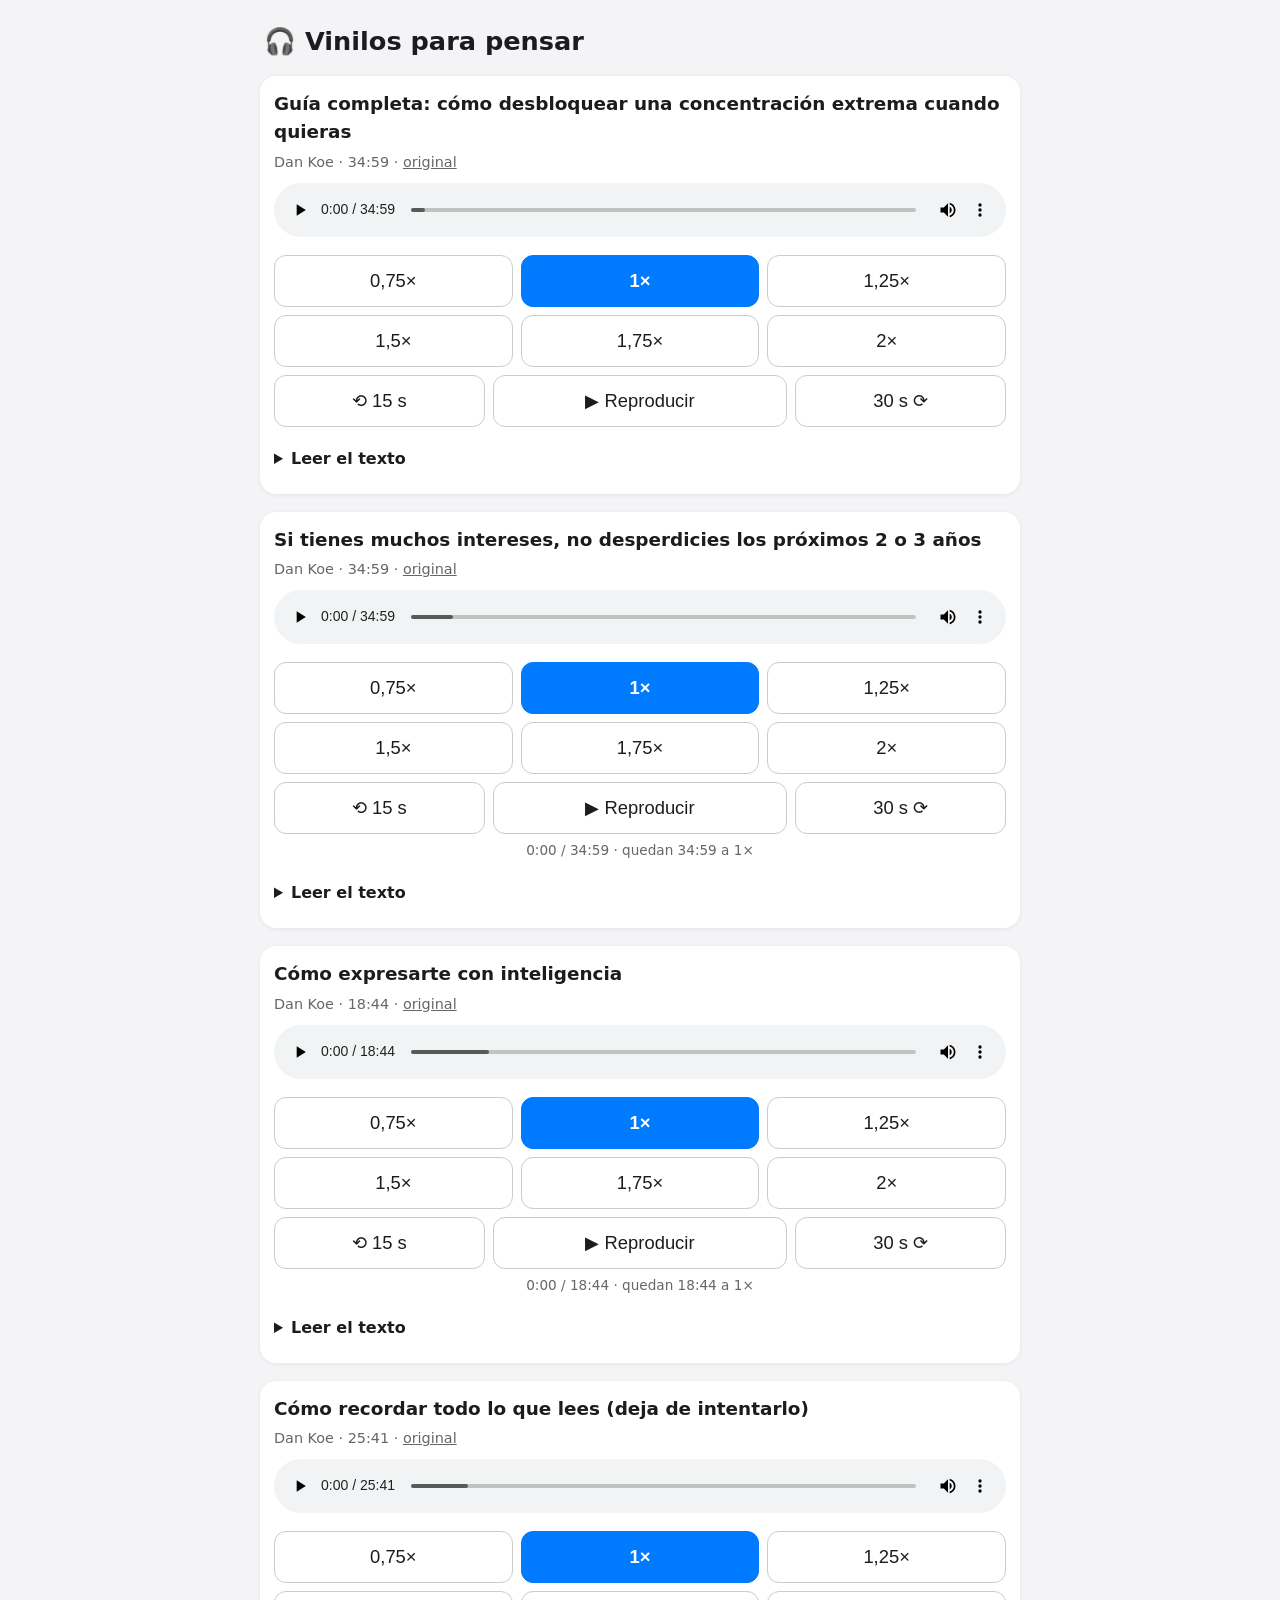
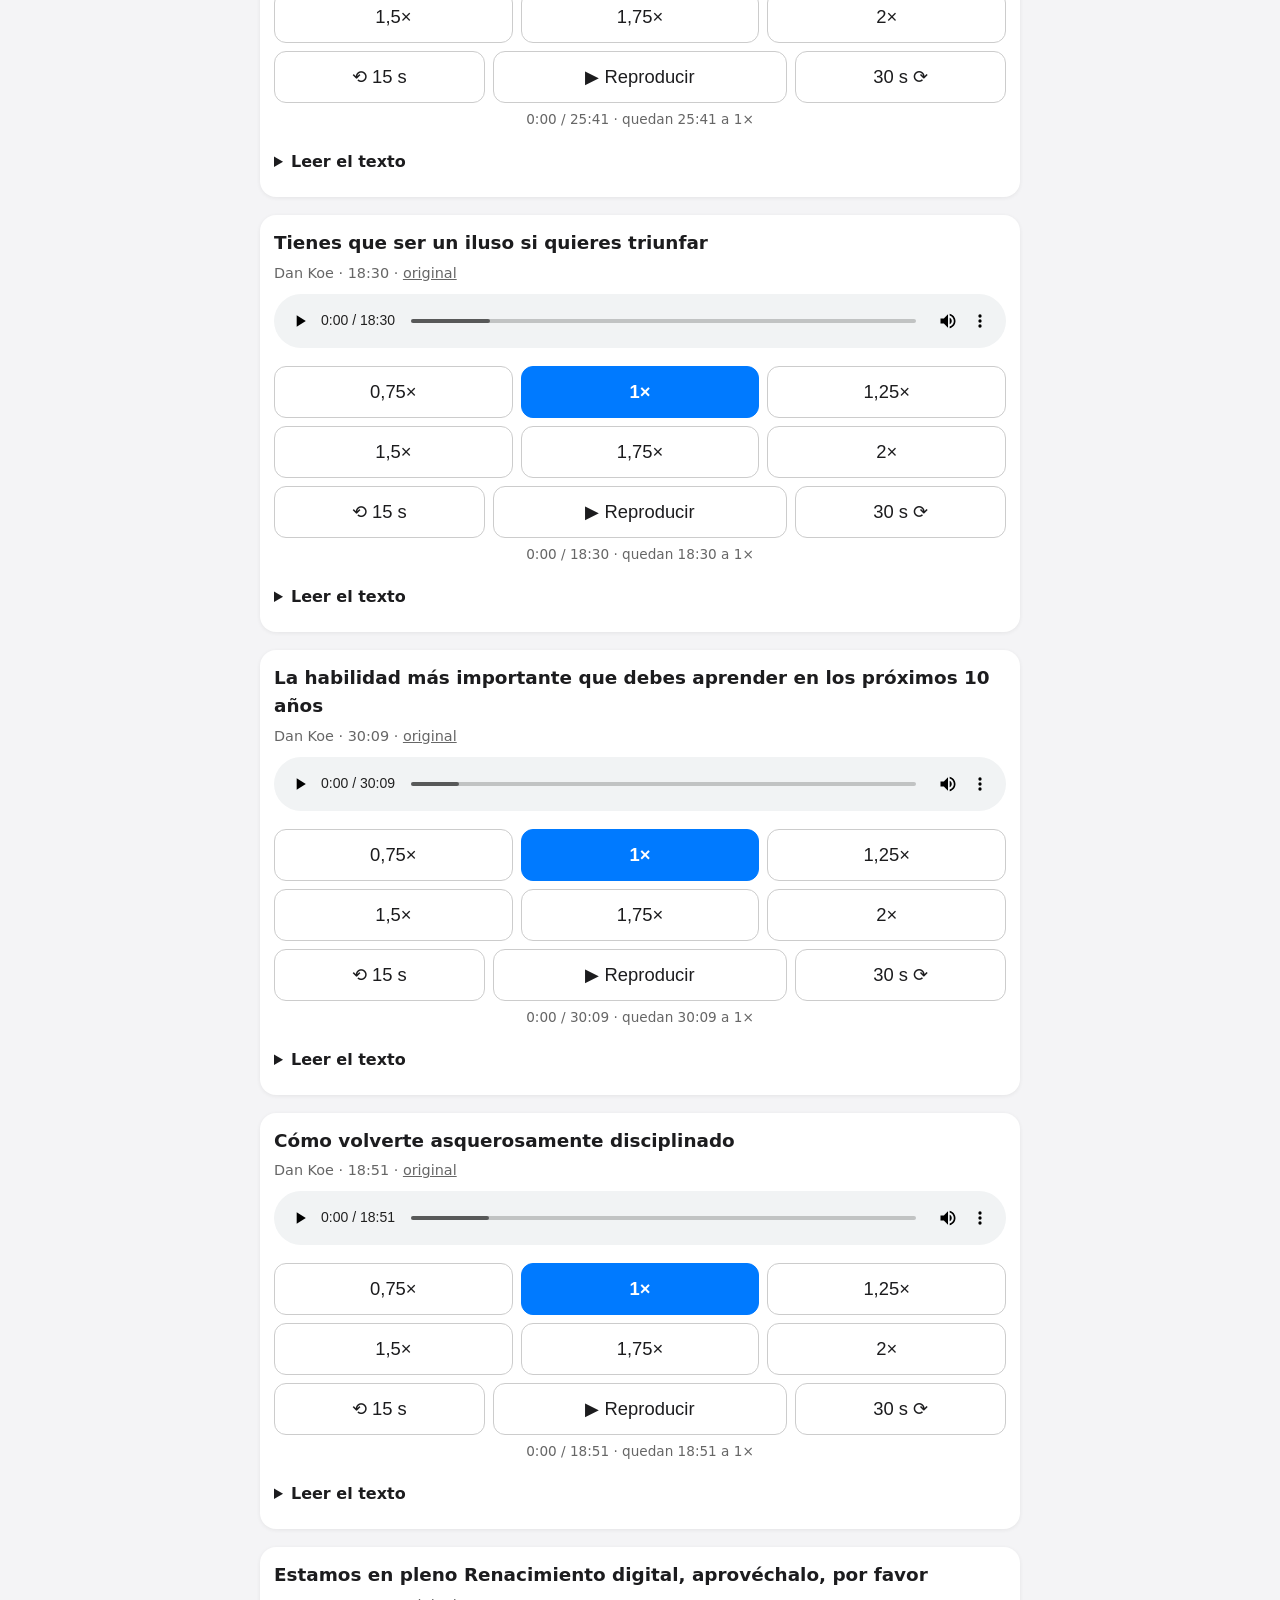
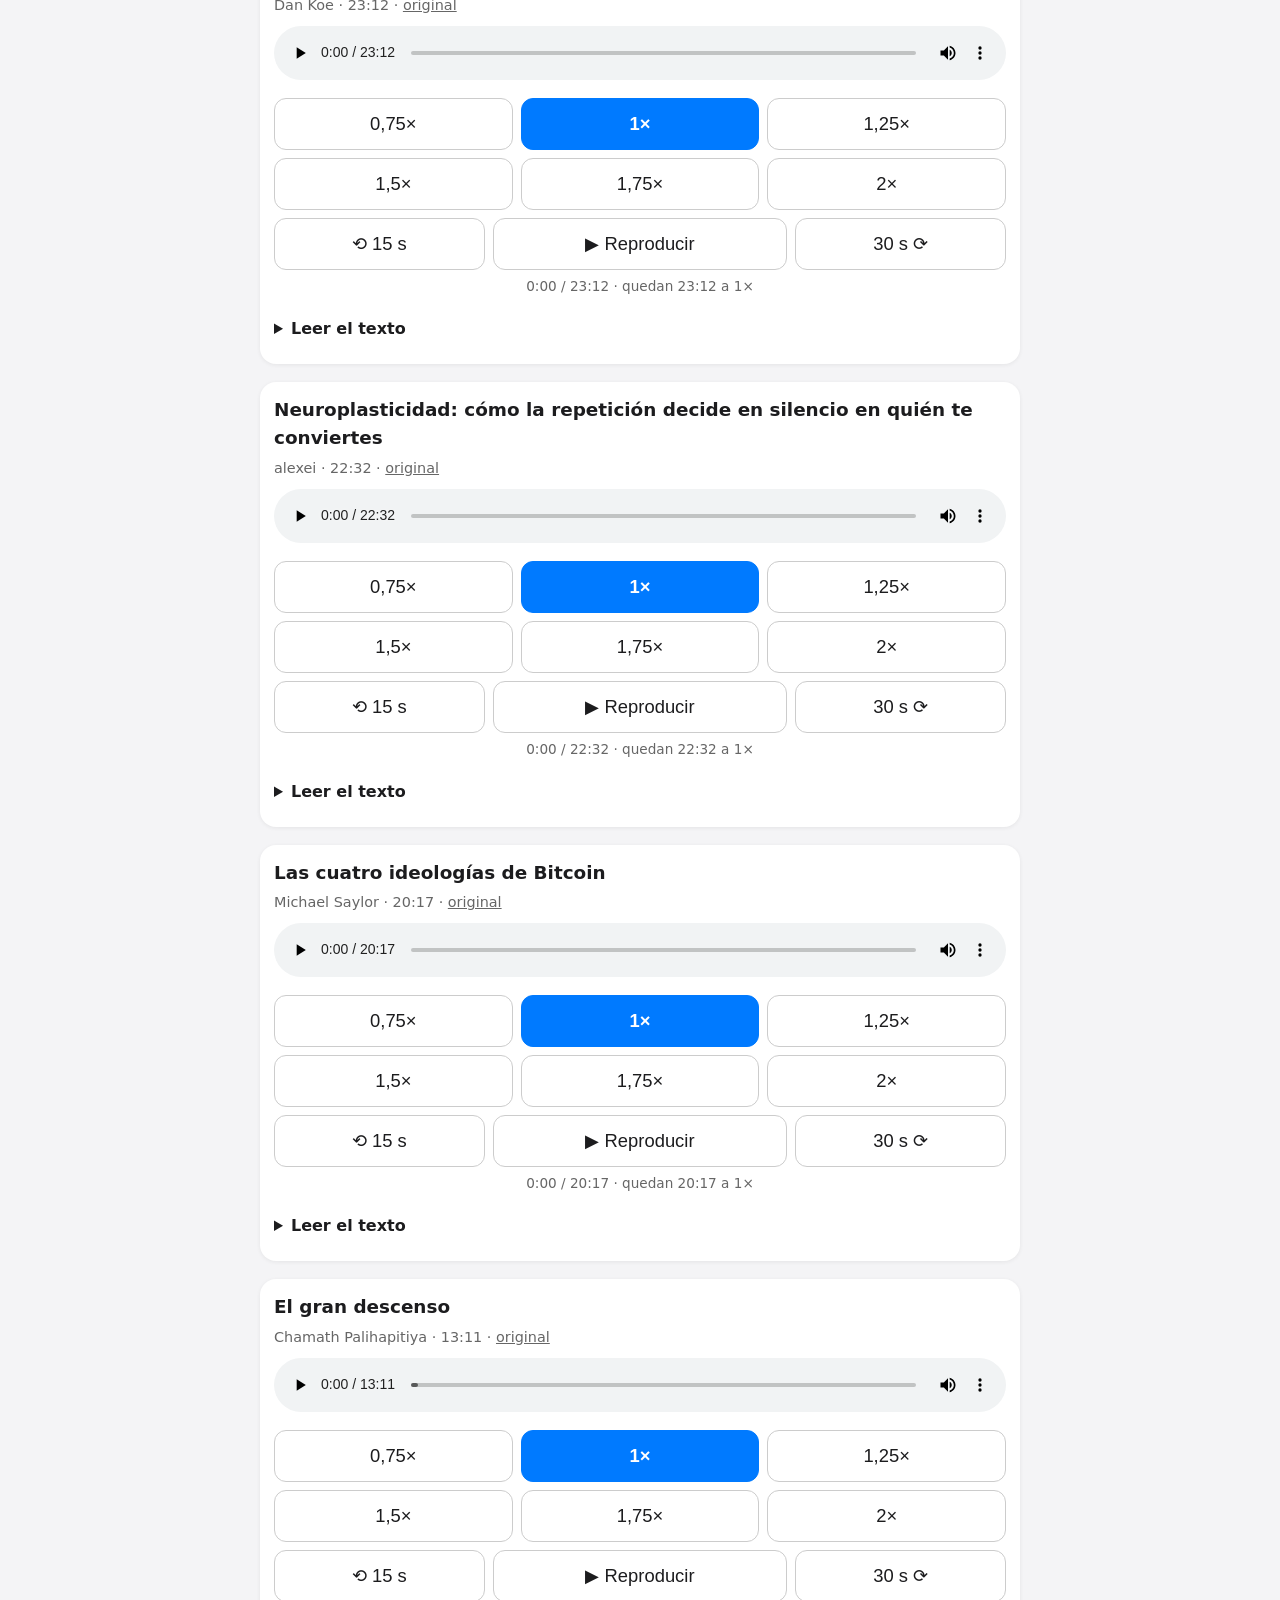
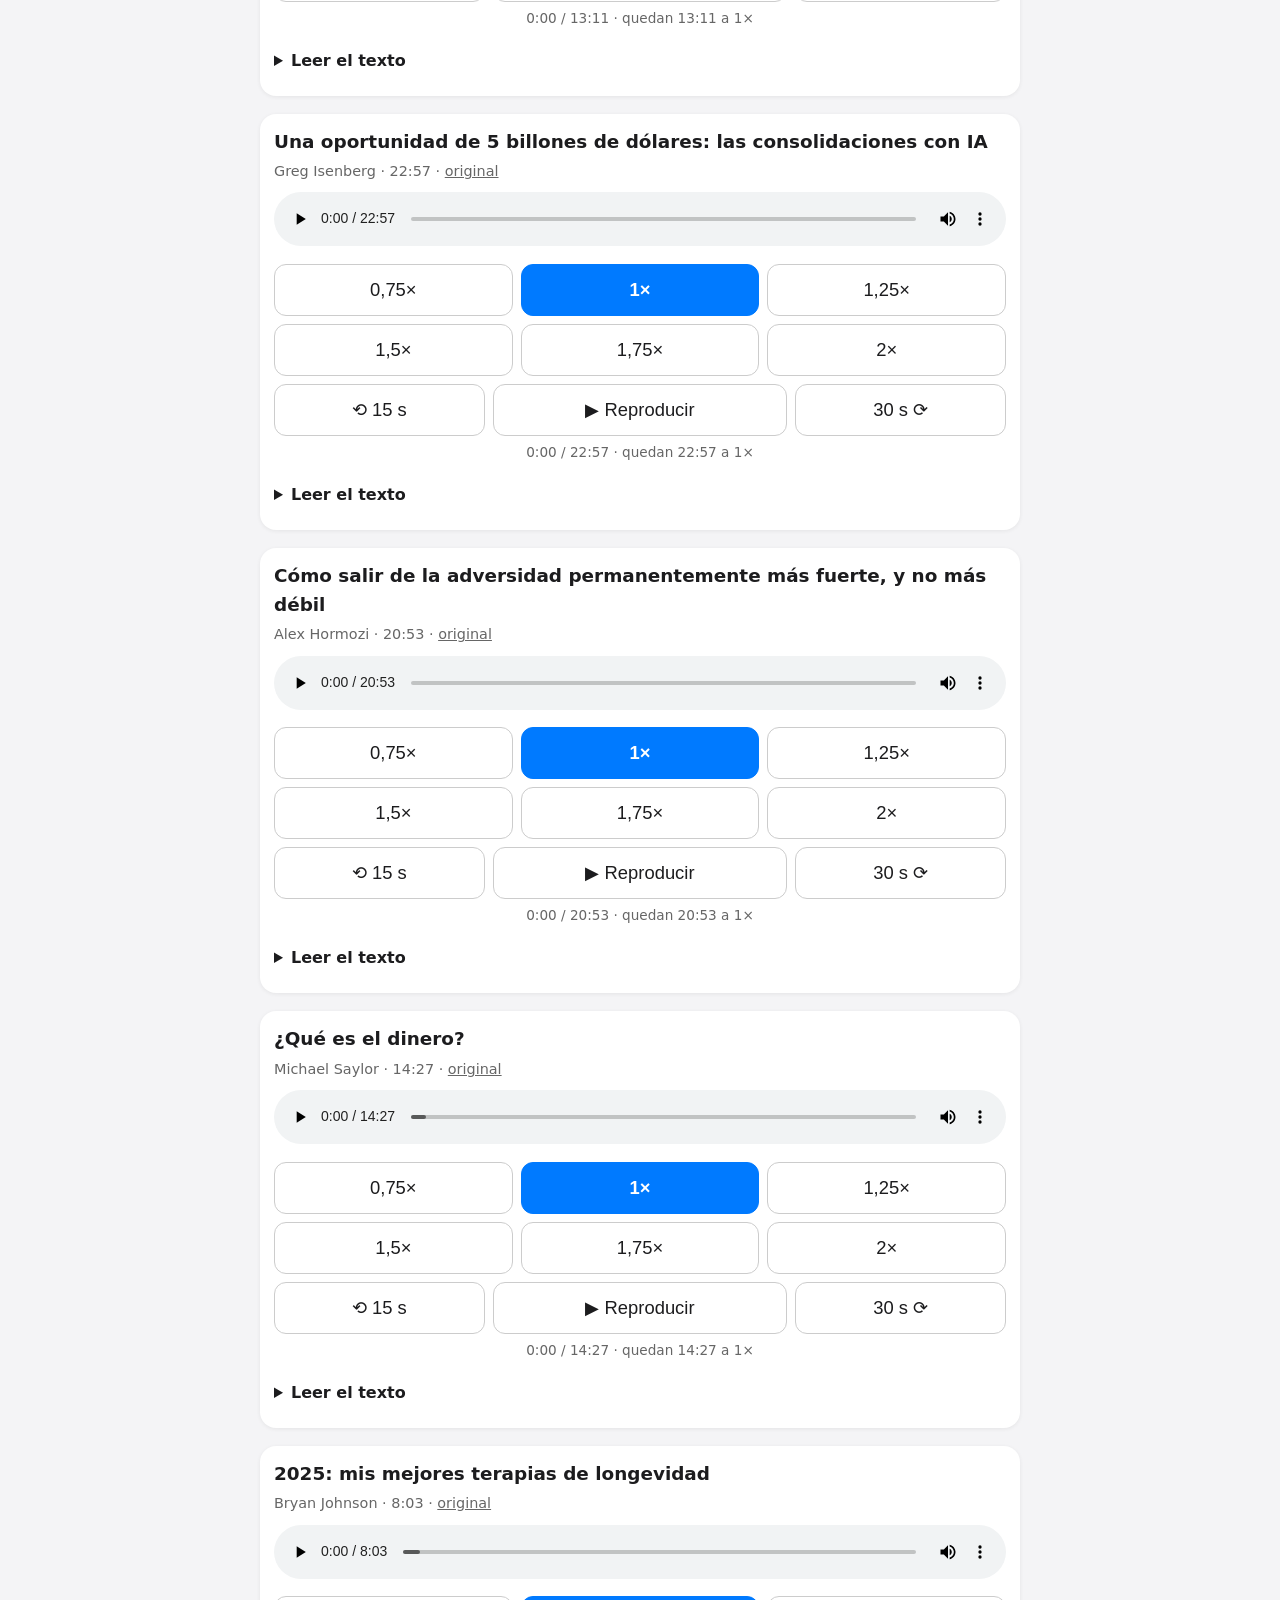
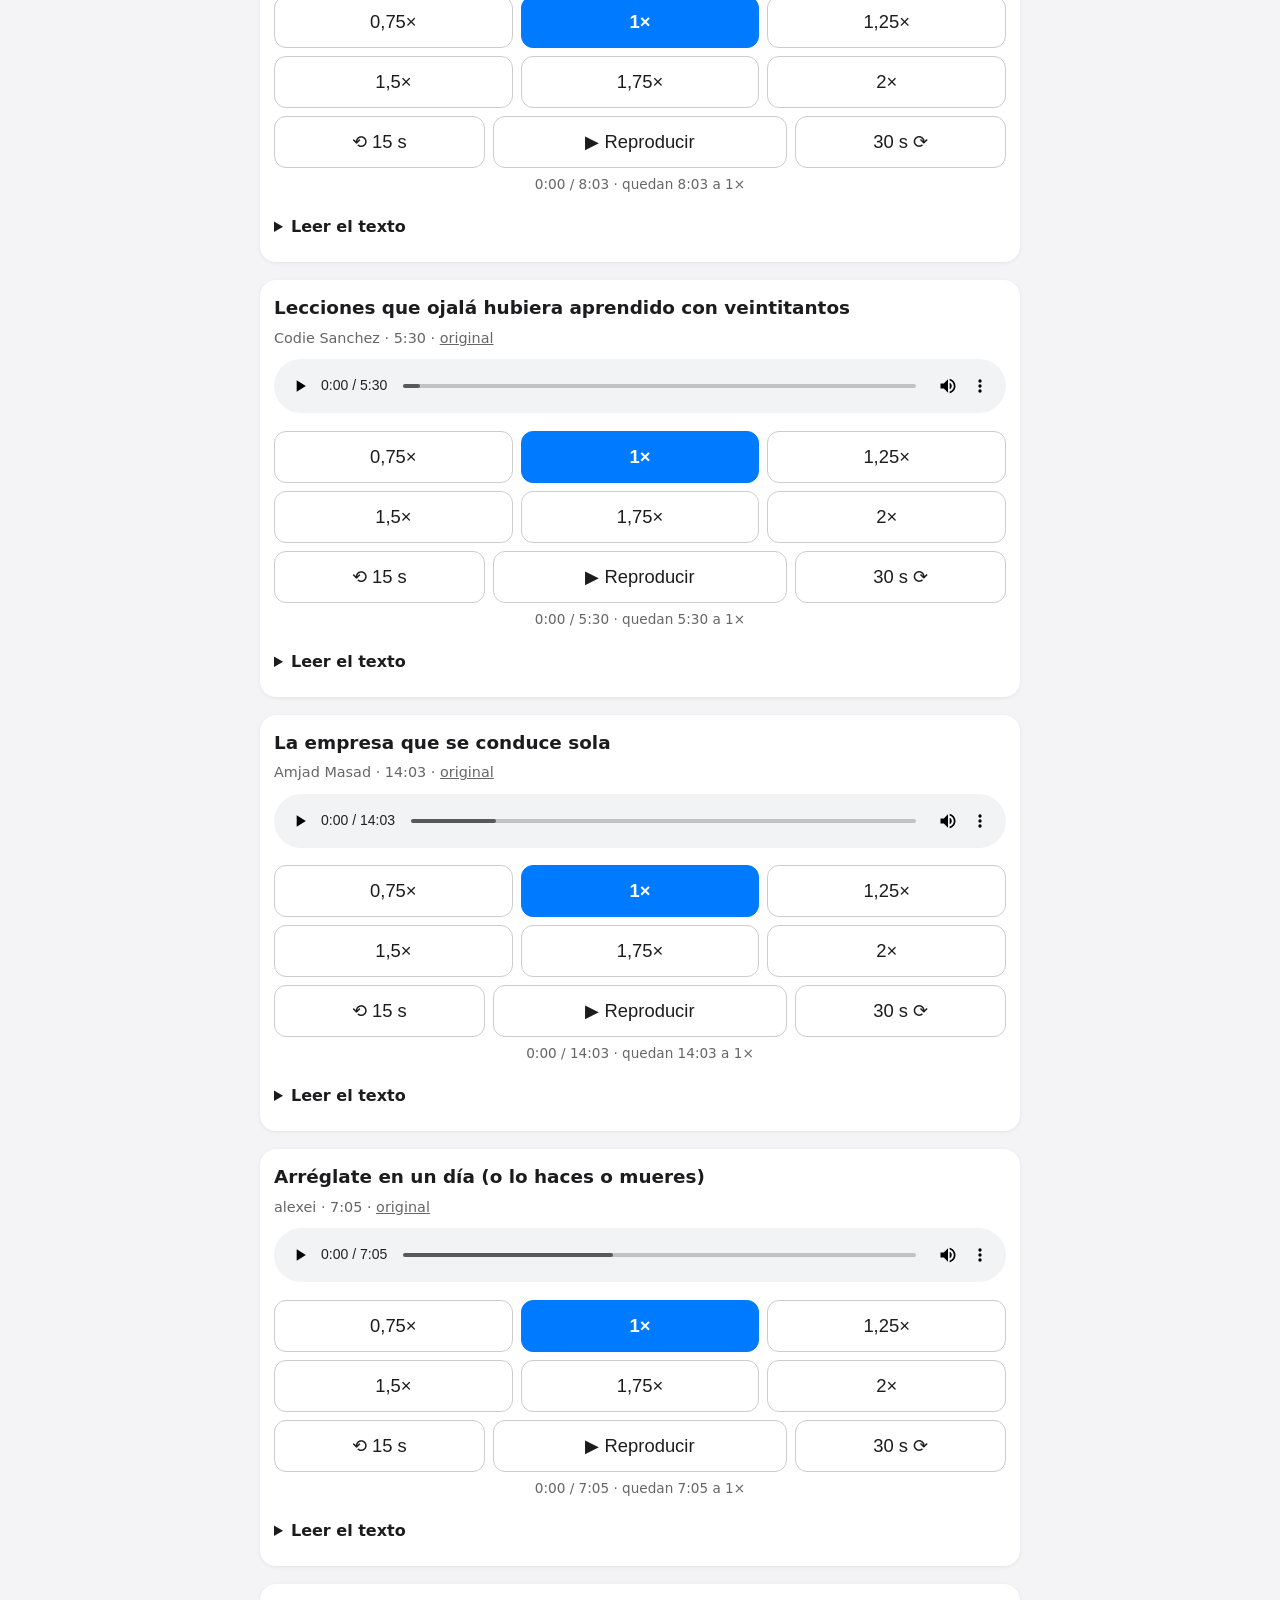
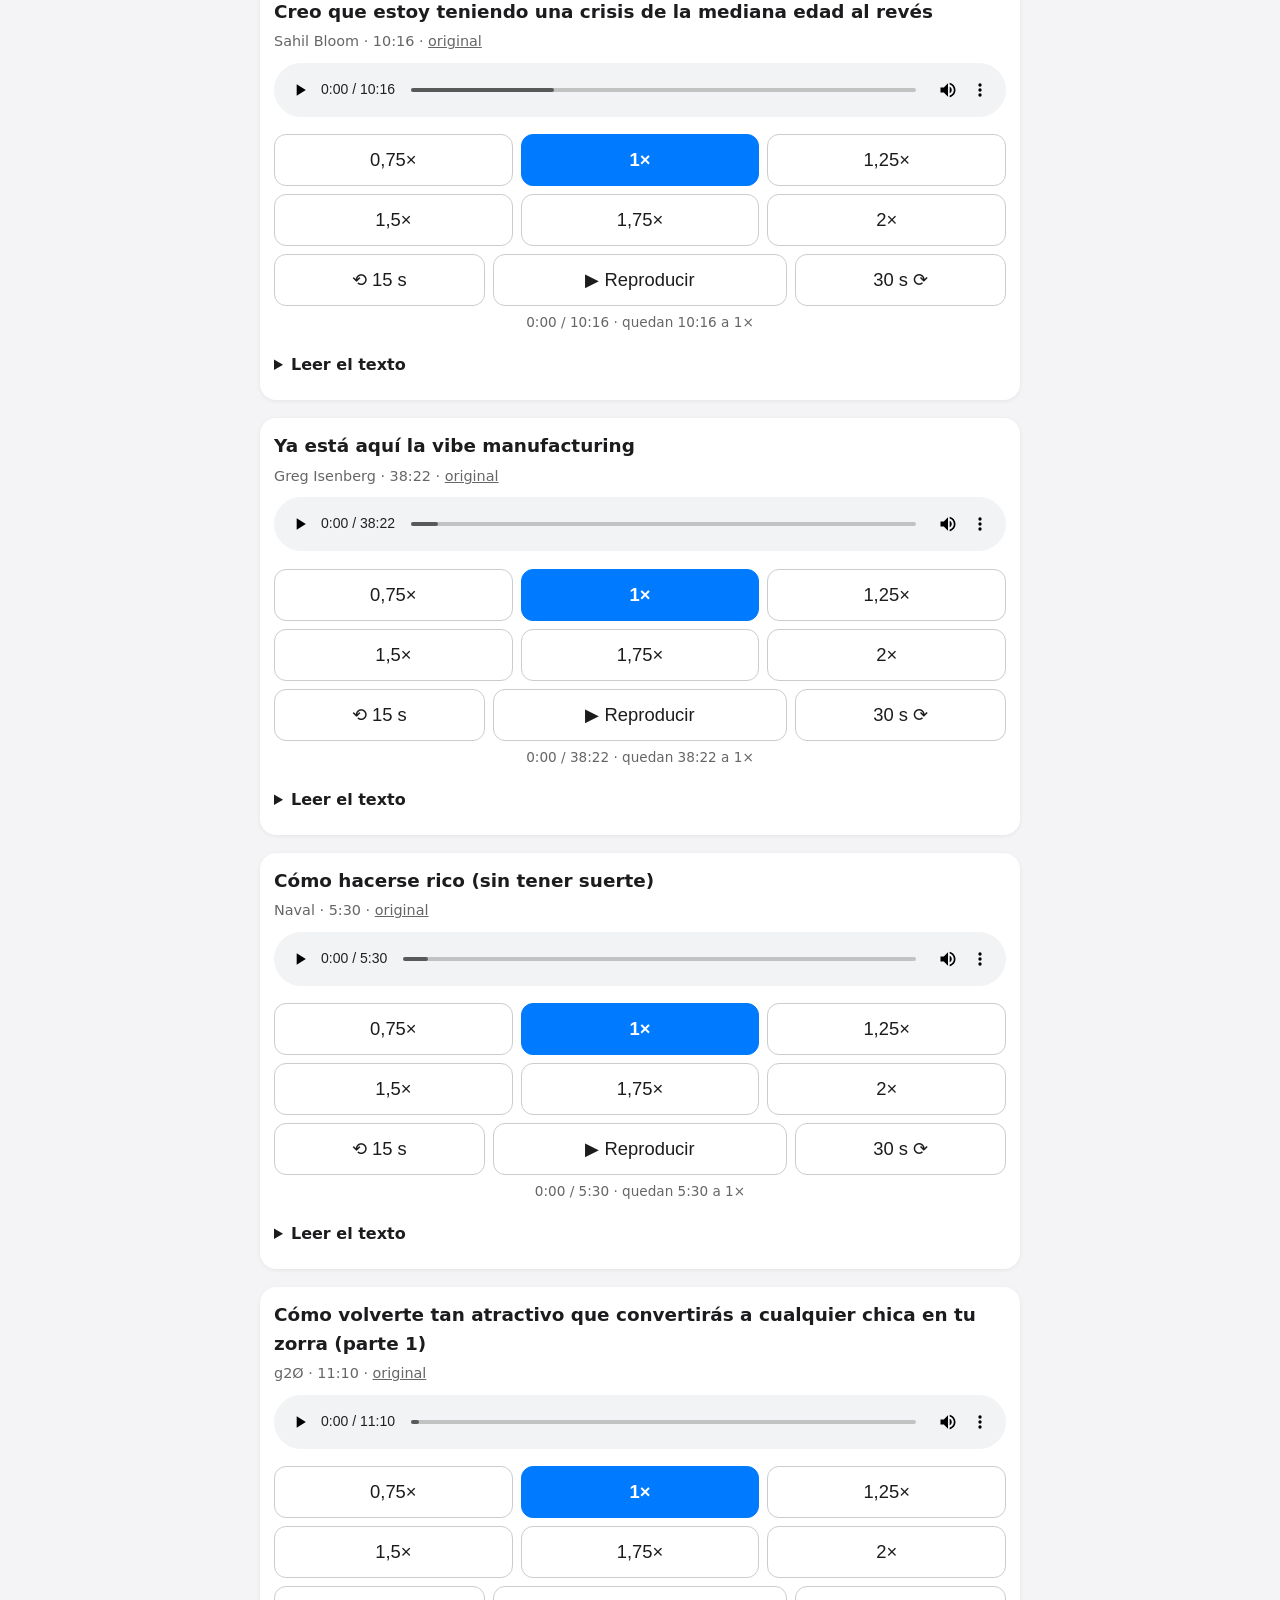
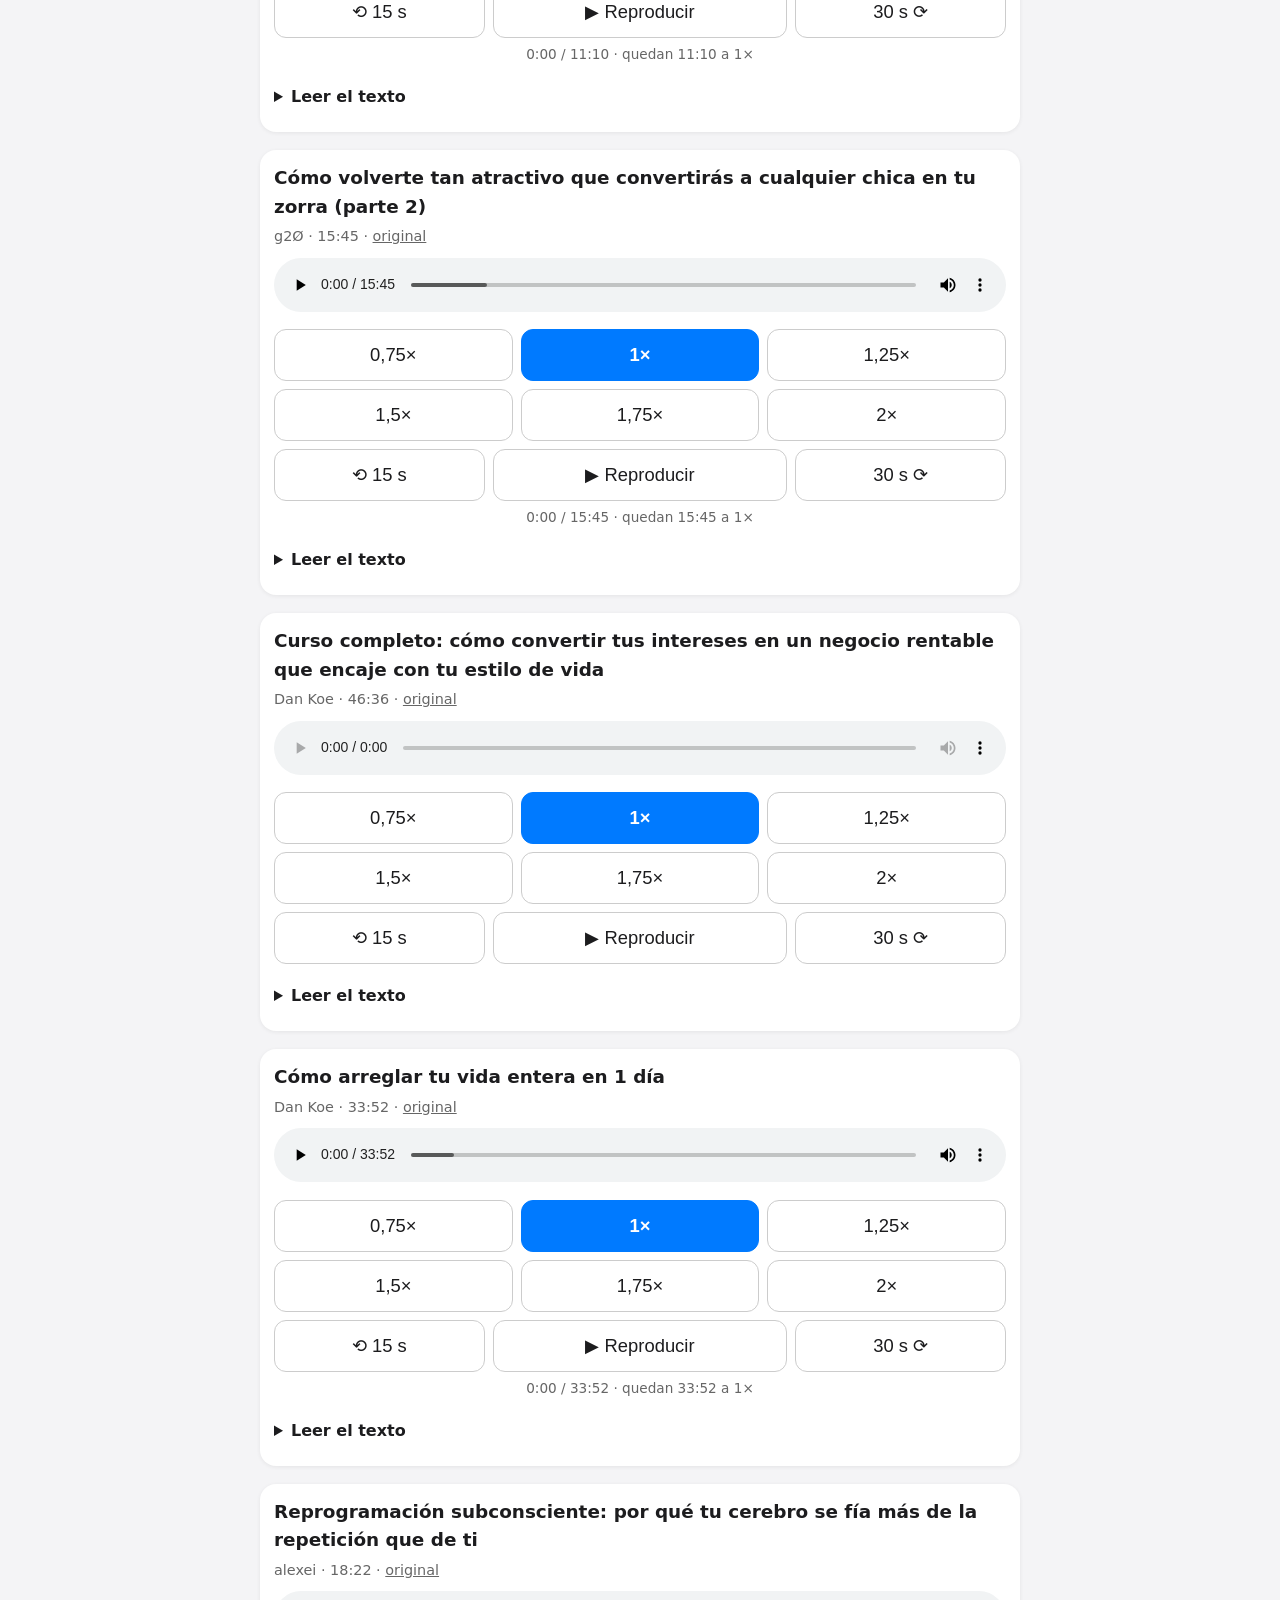
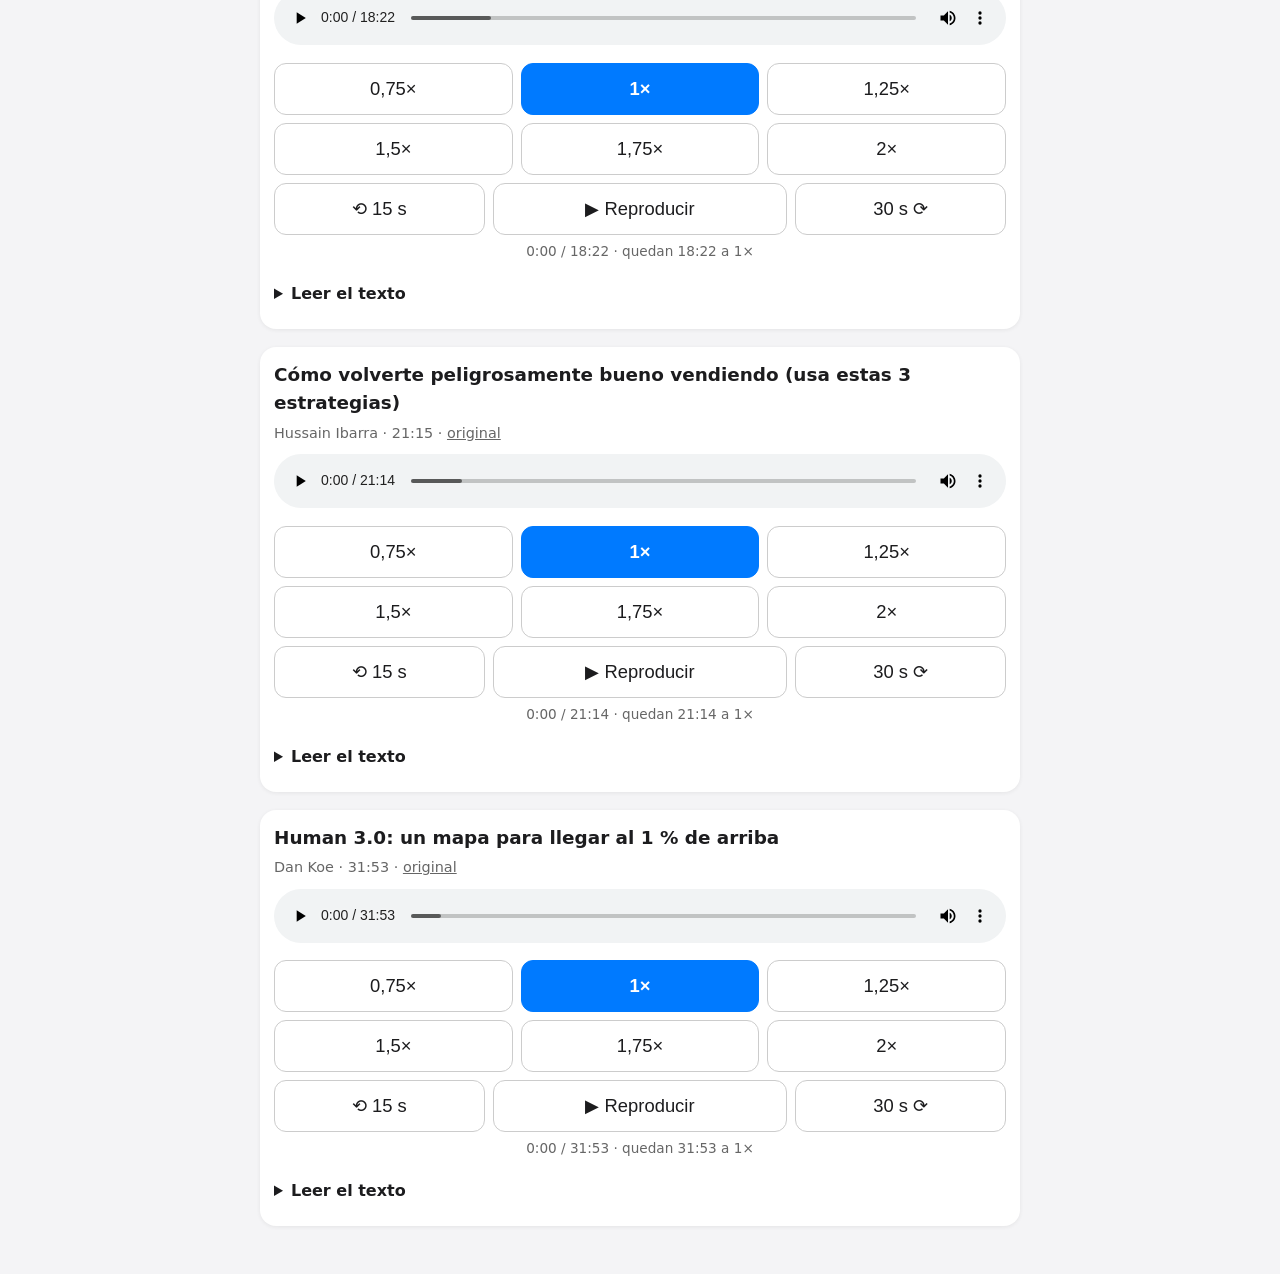
==== index.html @ afb9cba3 "Rename site to Vinilos para pensar Co-authored-by: davidpardal <davidpardal@users.noreply.github.com" ====
<!doctype html><html lang="es"><head><meta charset="utf-8">
<meta name="viewport" content="width=device-width,initial-scale=1,viewport-fit=cover">
<meta name="apple-mobile-web-app-capable" content="yes"><meta name="apple-mobile-web-app-title" content="Podcasts">
<meta name="robots" content="noindex,nofollow">
<title>Vinilos para pensar</title>
<style>
:root{color-scheme:light dark}
body{font-family:-apple-system,system-ui,sans-serif;margin:0;padding:16px 14px calc(30px + env(safe-area-inset-bottom));max-width:760px;margin:auto;line-height:1.55;background:#f4f4f6;color:#1c1c1e}
@media(prefers-color-scheme:dark){body{background:#000;color:#eee}.ep{background:#1c1c1e!important}button{background:#2c2c2e!important;color:#eee!important;border-color:#444!important}button.on{background:#0a84ff!important;color:#fff!important}.meta,.pos{color:#aaa!important}}
h1{font-size:1.6rem;margin:6px 4px 14px}
.ep{background:#fff;border-radius:16px;padding:14px;margin-bottom:18px;box-shadow:0 1px 4px #0001}
.ep h2{font-size:1.15rem;margin:0 0 4px}.meta{color:#666;font-size:.9rem;margin-bottom:10px}.meta a{color:inherit}
audio{width:100%}
.speeds{display:grid;grid-template-columns:repeat(3,1fr);gap:8px;margin-top:10px}
.nav{display:grid;grid-template-columns:1fr 1.4fr 1fr;gap:8px;margin-top:8px}
button{font-size:1.15rem;padding:14px 4px;border-radius:12px;border:1px solid #ccc;background:#fff;color:#1c1c1e;-webkit-tap-highlight-color:transparent}
button.on{background:#007aff;color:#fff;border-color:#007aff;font-weight:600}
.pos{font-size:.85rem;color:#666;margin-top:6px;text-align:center}
details{margin-top:12px}summary{font-weight:600;padding:8px 0;cursor:pointer}
.txt h3{font-size:1.05rem;margin-top:1.2em}blockquote{border-left:4px solid #999;margin:0;padding-left:12px;opacity:.85}
</style></head><body>
<h1>🎧 Vinilos para pensar</h1>
<section class="ep" data-id="dankoe-foco">
<h2>Guía completa: cómo desbloquear una concentración extrema cuando quieras</h2>
<div class="meta">Dan Koe · 34:59 · <a href="https://x.com/thedankoe/status/2012956603297964167">original</a></div>
<audio controls preload="metadata" src="ep/dankoe-foco.mp3"></audio>
<div class="speeds"><button class="sp" data-r="0.75">0,75×</button><button class="sp" data-r="1">1×</button><button class="sp" data-r="1.25">1,25×</button><button class="sp" data-r="1.5">1,5×</button><button class="sp" data-r="1.75">1,75×</button><button class="sp" data-r="2">2×</button></div>
<div class="nav"><button class="bk">⟲ 15 s</button><button class="pp">▶︎ Reproducir</button><button class="fw">30 s ⟳</button></div>
<div class="pos"></div>
<details><summary>Leer el texto</summary><div class="txt"><p>No has experimentado nada que se acerque a lo que eres capaz de hacer.</p>
<p>Y si aprendes a desbloquear ese poder, puedes hacer lo que la mayoría de la gente considera imposible.</p>
<p>Creen que tienen que matarse a trabajar 12 horas al día, como su emprendedor favorito, para ver algún tipo de resultado.</p>
<p>La realidad es que tienes responsabilidades. Lo entiendo. Algunos no podéis sacar tiempo por arte de magia. Puede que tengas un trabajo, hijos, pareja. Esas cosas son importantes. Es decir, probablemente tengas una hora al día que puedes dedicar a un futuro mejor.</p>
<p>Y eso es estupendo, porque puedes cambiar tu vida radicalmente en 365 horas.</p>
<p>Una hora al día.</p>
<p>Un proyecto con sentido.</p>
<p>Una visión para tu futuro.</p>
<p>Si puedes pasarte 8 horas construyendo los sueños de otro, puedes pasarte 1 hora construyendo los tuyos.</p>
<p>Y si tienes más tiempo libre, mejor todavía, pero no pienses que «necesitas más tiempo». Necesitas una claridad profunda que te permita sacar el máximo partido al tiempo que ya tienes. Y necesitas sentir que tus esfuerzos están marcando una diferencia en tu vida.</p>
<p>Un patrón que he observado en creativos y CEOs de éxito (que no sacrificaron su vida por el éxito) es que físicamente trabajaban muy poco y, aun así, la gente los veía como grandes trabajadores. Mentalmente, siempre estaban pensando, tramando y maquinando. Trabajaban en su cabeza. Y una vez que tenían clara su idea, la ejecutaban a una velocidad con la que los demás no podían competir.</p>
<p>La productividad es como el ejercicio físico, y no entrenarías 8 horas al día sin comer ni dormir esperando progresar. Con la mente pasa lo mismo.</p>
<p>Dicho esto, hay 3 tipos de trabajo:</p>
<ol><li>Construcción: ráfagas intensas de trabajo profundo para dar vida a un proyecto, como un producto, un servicio o una marca.</li>
<li>Mantenimiento: trabajo constante y a menudo repetitivo que has sistematizado para mantener vivo lo que construiste, como el marketing o la atención al cliente.</li>
<li>Recuperación: trabajo subconsciente que casi todo el mundo ignora. El descanso, el ocio y la ausencia de estrés de foco estrecho que permiten que se formen las ideas revolucionarias que darán forma al futuro de tu trabajo.</li></ol>
<p>Tu objetivo, entonces, es construir una hora al día hasta que puedas dedicarte a tiempo completo a lo que quieres. Después empiezas a pensar en pasar al trabajo de mantenimiento.</p>
<p>Pero ¿qué construyes?</p>
<p>¿Cómo atraviesas las distracciones y esa voz interior que parece ser tu enemiga?</p>
<p>¿Dónde encuentras una fuente inagotable de motivación para presentarte cada día?</p>
<p>Las respuestas a esas preguntas determinan gran parte de tu vida.</p>
<p>Tengo 6 ideas que compartir contigo sobre la productividad profunda. No el típico «siéntate y ponte a trabajar», porque eso ya se ha repetido hasta la saciedad y es evidente que no ha resuelto los problemas de todo el mundo. Necesitas comprensión. Tenemos que diseccionar la psicología de la concentración, cómo funcionan las distracciones y, por último, un protocolo que puedas usar para que tu hora diaria cuente.</p>
<p>Va a ser exhaustivo. Una clase magistral completa sobre la concentración para que saques de un solo artículo el conocimiento de 10 libros.</p>
<p>Mi esperanza es dejarte sin más opción que tener claro qué quieres de la vida y cómo conseguirlo.</p>
<p>Empecemos.</p>
<h3>I. Por qué cuesta tanto sentarse a trabajar</h3>
<blockquote><p>El estado óptimo de la experiencia interior es aquel en el que hay orden en la conciencia. Esto ocurre cuando la energía psíquica, o la atención, se invierte en objetivos realistas, y cuando las habilidades están a la altura de las oportunidades de acción. La búsqueda de un objetivo pone orden en la conciencia porque la persona debe concentrar la atención en la tarea que tiene entre manos y olvidarse momentáneamente de todo lo demás.</p></blockquote>
<p>– Mihaly Csikszentmihalyi</p>
<p>Tu mente es un superordenador que ejecuta el juego de la vida.</p>
<p>Tu atención (un recurso increíblemente escaso) es la memoria RAM.</p>
<p>RAM, para los que no sean técnicos, significa «memoria de acceso aleatorio». Determina el rendimiento del ordenador.</p>
<p>Cuantos más programas y pestañas del navegador tengas abiertos, más lento irá tu ordenador. La mente funciona igual, pero con una salvedad importante… tienes un límite de cuánto puede procesar tu mente.</p>
<p>Los seres humanos pueden procesar unos 50 bits de información consciente por segundo. La mente inconsciente puede gestionar unos 11 millones de bits por segundo (para cosas como caminar, percibir o acceder a hábitos o patrones almacenados), pero eso no viene al caso.</p>
<p>Dicho de otro modo, si lo sumas todo, tienes unos 125.000 millones de bits de información que «gastar» a lo largo de tu vida. Eso es todo. Ese es tu potencial. Cada cosa a la que le prestas atención reduce ese número un poquito. Eso debería aterrarte.</p>
<p>La lista de distracciones sigue y sigue, y ese es el peligro.</p>
<p>Si entiendes la entropía, entiendes que, si no haces nada con tu vida, esta solo se vuelve más caótica y abrumadora.</p>
<p>No te quedas igual.</p>
<p>Te hundes más en la rutina sin siquiera intentarlo.</p>
<p>La buena vida exige un esfuerzo constante hacia tus propios objetivos. Ya conoces esa sensación. Cuando todo encaja y entras en una vorágine de trabajo que te llena. Quiero enseñarte a reproducirla.</p>
<p>La entropía, para quien se lo pregunte, es uno de los principios más fundamentales de la física. La versión sencilla es que hay muchísimas más formas de que las cosas estén desordenadas que ordenadas, así que los sistemas tienden de forma natural hacia estados más desordenados y a menudo más caóticos. Hay que poner energía para mantener las cosas en orden.</p>
<p>Como ejemplo cotidiano, si no pones energía en mantener tu estantería, los libros acabarán repartidos por toda tu casa, en casa de tu amigo y en sitios donde no creías que pudieran acabar. Cuanto más tiempo pases sin ordenar la estantería, más esfuerzo te costará cuando por fin decidas hacerlo.</p>
<p>Es más, si no te esfuerzas en limpiar tu habitación, se irá desordenando poco a poco hasta que llegues tarde al trabajo porque tus calcetines buenos están debajo de una caja de pizza de la semana pasada.</p>
<p>La entropía psíquica (o la tendencia de la mente hacia el desorden) puede ser, entonces, una metáfora útil para ver la concentración y las distracciones. Esto puede ser útil para la creatividad, como veremos cuando hablemos de un tipo de rutina mejor, pero cuando se trata del trabajo concentrado, es evidente por qué no puedes centrarte como un láser en una sola cosa.</p>
<p>No eres productivo porque no tienes claridad.</p>
<p>No tienes claridad porque dejas que tu atención se desvíe hacia una distracción y, antes de que te des cuenta, tu mente parece el final de una fiesta universitaria. Gente desmayada por todas partes y ni siquiera sabes por dónde empezar a limpiar.</p>
<p>Lo bueno es que la solución es sencilla, pero potente.</p>
<h3>II. Cómo desbloquear una concentración brutal cuando quieras</h3>
<p>Claridad, importancia y urgencia.</p>
<p>Esos son los ingredientes fundamentales que impiden que las distracciones penetren en tu mente. Esos son los requisitos para el trabajo profundo y concentrado.</p>
<ul><li>Para ganar claridad, tienes que elegir una tarea lo bastante exigente como para que sea novedosa.</li>
<li>Si esa tarea te abruma, tienes que dividirla en subobjetivos que sí tengas claros. Después, los ejecutas y adquieres la habilidad que te permite seguir avanzando hacia la tarea principal.</li>
<li>Para que algo te resulte importante, tienes que entender del todo (1) adónde llegará tu vida si no alcanzas el objetivo y (2) cuál podría ser tu potencial si lo alcanzaras.</li></ul>
<p>La urgencia es lo que hace que te sientes a trabajar ahora mismo y no más tarde, pero hablaremos del protocolo exacto para todo esto dentro de unos párrafos.</p>
<p>La fórmula más sencilla para alcanzar el estado de flujo, o el estado óptimo de la experiencia, es asegurarte de que el reto que asumes está justo un poquito por encima de tu nivel de habilidad.</p>
<p>Porque piénsalo.</p>
<p>Si el reto de un objetivo es demasiado alto para tu nivel de habilidad, te entra ansiedad. Si es demasiado bajo, te aburres. En un videojuego, no te enfrentarías a un personaje de nivel 100 siendo de nivel 1. No sería divertido, evidentemente.</p>
<p>Imagina que estás en un trabajo. Las tareas son repetitivas y no te suponen el más mínimo reto. Te aburres, y ese aburrimiento lleva al egocentrismo. Tu concentración se rompe y empiezas a pensar en cosas mejores que podrías estar haciendo.</p>
<p>Ahora imagina que te obligan a hablar delante de mil personas. No has practicado antes. Es abrumador, así que te pones nervioso. Esa ansiedad lleva a la cohibición. Tu atención se vuelve hacia dentro y los pensamientos negativos te inundan la mente diciéndote que no eres lo bastante bueno.</p>
<p>Pero esto no siempre es malo.</p>
<p>Solo son enemigos cuando intentas concentrarte. Y esa es la cuestión… La gente no está concentrada en las tareas que de verdad crearán la vida que quiere. Se quedan atascados en el «modo hacer» (un estado estrecho de estrés que te impide captar ideas u oportunidades que podrían cambiarte la vida) y sienten que no valen nada si no están siendo productivos, porque la sociedad los ha convencido de que la productividad es el valor supremo.</p>
<p>El aburrimiento, de hecho, puede ser una puerta a la novedad.</p>
<p>La ansiedad puede muy bien ser el caos que necesitas para alcanzar la máxima creatividad.</p>
<p>Tu incapacidad para quedarte a solas en una habitación es probablemente el origen de la mayoría de tus problemas.</p>
<p>Entonces, ¿qué falta?</p>
<p>La respuesta está en que todo el mundo trabaja demasiado.</p>
<h3>III. Las rutinas de los creativos de gran éxito</h3>
<blockquote><p>Llena tu cerebro por las tardes con libros, aprendizaje y vida social</p></blockquote>
<p>Vacía tu cerebro antes de dormir con un diario, planificación y meditación</p>
<p>Usa tu cerebro por la mañana con creación, producción y concentración</p>
<p>Siempre he sentido cierta aversión hacia la cultura del trabajo occidental.</p>
<ul><li>Semanas de 80 horas de trabajo</li>
<li>Entornos de mucha presión</li>
<li>Poco tiempo para descansar y recuperarse</li></ul>
<p>Nunca me pareció «correcto». Era mecánico. Robótico. Sin alma. ¿Por qué iba a trabajar en algo que no me gusta, para gente que no me cae bien, sabiendo que lo que hago no contribuye a mi futuro? Porque, si contribuyera, no tendría ningún problema en trabajar, ya que no lo sentiría como trabajo.</p>
<p>La mayoría de la gente luce el exceso de trabajo como una medalla.</p>
<p>Pero los artistas, creativos y visionarios a los que de verdad recordamos no participan en esa carrera imaginaria.</p>
<p>Los antiguos griegos, por ejemplo, veían el descanso como un regalo. Era la cumbre de la vida civilizada. Casi todas las sociedades antiguas reconocían que tanto el trabajo como el descanso eran necesarios para una buena vida. Uno proporcionaba los medios para vivir; el otro daba sentido a la vida. Hasta la industrialización, los trabajos de nueve a cinco ni siquiera existían, y ahora no somos capaces de imaginar nuestra vida de otra manera. Antes de eso, la mayoría de la gente eran agricultores y artesanos que trabajaban por cuenta propia. Dirigían su propio trabajo, que va a ser una decisión crucial que cada uno tendrá que tomar a medida que la IA siga acelerando la automatización de los empleos.</p>
<p>Cuando hacemos ingeniería inversa del estilo de vida de los creativos de gran éxito, vemos el mismo patrón.</p>
<p>No se mataban a trabajar 16 horas al día (bueno, a veces sí, pero porque lo elegían, no porque los obligaran, y eso es una diferencia enorme).</p>
<p>De hecho, pasaban la mayor parte de su tiempo en el ocio y, aun así, aportaron a la sociedad algunas de las ideas más importantes, que hoy influyen en nuestras vidas. Holgazaneaban junto a la piscina, jugaban al tenis o paseaban de un lado a otro por el campus de Apple porque eran de las pocas personas que se habían dado cuenta de lo que ocurre en el cerebro durante el descanso. Era entonces cuando hacían su mejor «trabajo».</p>
<p>(Por cierto, cuando digo «descanso», no me refiero a baños de espuma y vino. La mayoría de la gente usa placeres baratos para escapar de la vida que odia y lo llama descanso).</p>
<p>El descanso se produce cuando la atención se vuelve hacia dentro.</p>
<p>Cuando dejas de concentrarte en tareas externas, tu cerebro pasa automáticamente a la red neuronal por defecto, que conecta regiones del cerebro asociadas con el pensamiento visual y la creatividad.</p>
<p>Lo interesante es que nuestro cerebro no gasta mucha menos energía en este modo. Es decir, mientras descansas, tu cerebro sigue trabajando, y trabaja bastante duro. Este es el secreto de los creativos de éxito. Se toman su descanso, porque la sociedad no se lo va a regalar, y su cerebro se ilumina con ideas que pueden apuntar rápidamente. Después, cuando llega el momento de una sesión de concentración profunda, dan vida a esas ideas aplicándolas a un proyecto con sentido que les lleva al futuro que desean.</p>
<p>Dicho esto, la mejor rutina diaria no sale del último pódcast que hayas escuchado. Sale de 3 actividades.</p>
<ul><li>Una que llene tu mente: necesitas formación, ideas y recursos novedosos que puedas aplicar a tus objetivos. Esto genera motivación intrínseca.</li>
<li>Una que vacíe tu mente: no quieres quedarte atrapado en una burbuja caótica de pensamientos e ideas útiles. Así es exactamente como no se avanza nada. Apunta las cosas.</li>
<li>Una que use tu mente: necesitas un recipiente en el que concentrar tus esfuerzos. Un proyecto. Un negocio. Algo tuyo a lo que puedas aplicar tu formación y tus ideas.</li></ul>
<p>Hablaremos de la última para que puedas entrar en un estado de trabajo profundo y concentrado pero, por ahora, tienes mi permiso para descansar, porque eso es lo que hace que tu trabajo tenga impacto.</p>
<p>Sal a dar un paseo.</p>
<p>Vete al bosque a pasar el día.</p>
<p>Saca una libreta e imagina un futuro mejor.</p>
<p>Claro, todo esto suena muy bonito, pero sigue sin ayudar a quienes no saben qué hacer. Y, sobre todo, no ayuda a quienes no tienen la motivación para dar el paso hacia una vida nueva.</p>
<h3>IV. Tienes que ser extremo si quieres que tu vida cambie</h3>
<p>Hay unos cuantos momentos de mi vida que recuerdo con viveza.</p>
<p>Siempre siguieron el mismo patrón.</p>
<p>Primero, sentía tensión por la falta de progreso. Sabía que algo tenía que cambiar.</p>
<p>Segundo, esa tensión se volvía insoportable. Sabía que estaba decepcionando a mi yo del futuro.</p>
<p>Tercero, desaparecía. Empezaba de cero. Mi vida parecía dar la vuelta en un instante y entraba en una temporada de obsesión profunda por un objetivo.</p>
<p>Quería entender este proceso, así que me puse a investigar. Esto es lo que encontré.</p>
<p>1) Ser extremo cambia tu cerebro</p>
<p>«Las neuronas que se activan juntas se conectan juntas».</p>
<p>Es la ley de Hebb, una famosa frase que resume una teoría neuropsicológica relacionada con la neuroplasticidad.</p>
<p>La neuroplasticidad, como quizá sepas, es la capacidad de tu cerebro de reconfigurarse formando nuevas conexiones neuronales a lo largo de la vida. Tu cerebro no es fijo ni rígido. Puede adaptarse, aprender y cambiar en función de tus experiencias, pensamientos y acciones.</p>
<p>Ser extremo a la hora de cambiar tu vida ayuda a acelerar este proceso.</p>
<p>La gente grita a los cuatro vientos que «la constancia es la clave», lo cual es cierto porque la repetición refuerza las vías neuronales mediante el esfuerzo constante, pero podemos ir un paso más allá.</p>
<p>La novedad y el reto estimulan todavía más la neuroplasticidad.</p>
<p>Así que, cuando le das al interruptor y persigues un objetivo con todas tus fuerzas, pones tu cerebro en un entorno que se adapta rápido y ayuda a que eso se convierta en tu nuevo estándar.</p>
<p>2) La intensidad y la obsesión crean un cóctel neuroquímico</p>
<p>La mayoría de la gente cae en la rutina porque busca motivaciones extrínsecas.</p>
<p>Pero cuando estás obsesionado, en el sentido del que hablamos aquí, te impulsan motivaciones intrínsecas.</p>
<p>Cada una de ellas se suma a las demás y las refuerza de un modo que sostiene cierto grado de flujo (la experiencia óptima, uno de los estados mentales más placenteros):</p>
<ol><li>Curiosidad: el deseo de explorar lo desconocido, aprender a cambiar y llenar lagunas de conocimiento. Produce dopamina buena por la novedad y noradrenalina, que agudiza la atención y te prepara para aprender.</li>
<li>Pasión: se genera un entusiasmo intenso por el camino que te permite cambiar tu vida. Produce más dopamina buena y noradrenalina.</li>
<li>Propósito: la sensación de que tus acciones contribuyen a algo más grande que tú. Alcanzar objetivos produce más dopamina, que refuerza la conducta. La serotonina surge de sentirse importante y de pertenecer. La oxitocina surge de la conexión.</li>
<li>Autonomía: el deseo de dirigir tu propia vida y tu trabajo. De controlar tus decisiones, tus acciones y tu entorno. Produce, una vez más, más dopamina y una reducción del cortisol (el estrés de sentirte encasillado), lo que permite tomar decisiones creativas.</li>
<li>Maestría: el proceso de aprender y crecer es su propia recompensa. Produce una dopamina buena y sostenible que te mantiene en el juego.</li></ol>
<p>Empiezas con curiosidad y experimentación hasta que encuentras algo que te atrapa más.</p>
<p>Te apasionas por el objetivo una vez que has invertido suficiente esfuerzo. La pasión no se elige sin más.</p>
<p>Vinculas esa pasión a algo más grande que tú: un propósito.</p>
<p>Te sales del camino por defecto y adquieres la habilidad de ser autónomo y dirigir tu propio trabajo, a menudo a través del emprendimiento.</p>
<p>Pasas de motivos superficiales (ganar dinero, etcétera) a un sentido filosófico de la maestría, que te permite seguir en el juego.</p>
<p>Entenderás cómo entra en juego todo esto cuando lo incorporemos a un bloque diario de trabajo concentrado.</p>
<p>3) Tu mente filtra la realidad según aquello con lo que estás obsesionado</p>
<blockquote><p>El hombre que se concibe a sí mismo como «alguien destinado al fracaso» encontrará la manera de fracasar, a pesar de todas sus buenas intenciones o de su fuerza de voluntad, aunque la oportunidad le caiga literalmente en el regazo. La persona que se concibe a sí misma como víctima de la injusticia, alguien «que nació para sufrir», encontrará invariablemente circunstancias que confirmen su opinión.</p></blockquote>
<p>– Maxwell Maltz</p>
<p>Tu cerebro funciona con una red de prominencia.</p>
<p>Es decir, lo que más dopamina proporciona se convierte en lo más importante.</p>
<p>Para nuestros antepasados, el único objetivo era el sexo y la supervivencia. Eso era lo importante para ellos. Su mente estaba predispuesta a fijarse en recursos escasos, como la grasa, el azúcar o la sal.</p>
<p>En el mundo actual, las empresas y las redes sociales han secuestrado esta parte de nuestro cerebro. Grasa, azúcar y sal digitales. Han estudiado sin descanso cómo funciona este mecanismo y lo han convertido en un arma para mantenerte en su plataforma.</p>
<p>Esto ha desembocado en la epidemia de dopamina barata en la que nos encontramos.</p>
<p>Nuestro cerebro antes nos señalaba recursos que nos permitían sobrevivir y prosperar, pero ahora hay tantas distracciones que nos quedamos atrapados en esta burbuja abrumadora de nada. Nuestra vida solo empeora de forma considerable, a menos que nos arranquemos la tirita de golpe y nos centremos como un láser en un objetivo que elijamos nosotros mismos.</p>
<p>Entonces, cuando estás obsesionado con ese objetivo, tu mente empieza a sanar, y tu recién descubierta curiosidad te guiará hacia los conocimientos, las habilidades y las acciones necesarias para tu forma única de éxito.</p>
<p>Eso nos lleva a cómo estructurar tu vida para maximizar este efecto.</p>
<h3>V. La rutina de trabajo profundo que me cambió la vida</h3>
<p>Necesitas una rutina.</p>
<p>Y si crees que no, puede que no te des cuenta de que ya tienes una rutina que no creaste tú. La crearon tus padres, tus profesores, tus jefes y la sociedad.</p>
<p>O tu «rutina» es no tener rutina, que sigue siendo una rutina.</p>
<p>Pero no queremos una rutina cualquiera.</p>
<p>Queremos asegurarnos de que aquello en lo que trabajas te acerque de verdad a la vida que quieres.</p>
<p>Sobre todo si solo tienes una hora libre.</p>
<p>El protocolo de abajo te ayudará a determinar qué merece esa hora de tu tiempo.</p>
<p>Aparte de eso, te recomiendo encarecidamente que te tomes descansos intencionados a lo largo del día.</p>
<p>Personalmente, estructuro mis días como una escalera de prioridades.</p>
<p>Lo primero que hago por la mañana es escribir, porque es mi tarea de mayor apalancamiento. En mis negocios, yo soy el de la distribución. El éxito de la empresa depende de lo bien que funcione lo que escribo. Una sola publicación puede llegar a millones de personas, lo cual es un apalancamiento absurdo (aunque, claro, eso no pasa siempre).</p>
<p>Para otras personas, sobre todo si todavía no han empezado su propio camino, construir el producto podría ser la tarea más importante a la que dedicar su hora. Después, una vez construido (recuerda que hay 3 tipos de trabajo: construcción, mantenimiento y recuperación), pueden empezar a reorganizar sus prioridades.</p>
<p>Suelo estructurar mis bloques de trabajo de dos maneras: bloques de productividad y bloques de creatividad. Dos modos de concentración completamente distintos. Uno estrecho y otro abierto.</p>
<p>Trabajo en la tarea de mayor prioridad en el primer bloque, nada más levantarme, y luego salgo a pasear como bloque de creatividad (recuerda la red neuronal por defecto del cerebro). En ese paseo, a veces leo, a veces pienso y otras veces intento resolver un problema. Después repito el proceso unas cuantas rondas más hasta terminar el trabajo del día. Eso funciona como un corte en seco para dejar de pensar en el trabajo, y permite que mi mente haga lo que mejor sabe hacer.</p>
<p>Aclarado esto, este es el protocolo para lanzarte a una temporada de progreso intenso hacia tus objetivos.</p>
<p>1) Visión y antivisión</p>
<p>Toma una conciencia brutal de 2 cosas:</p>
<ul><li>Lo que no quieres</li>
<li>Adónde llegarás si sigues haciendo lo mismo</li></ul>
<p>Observa a las masas y fíjate adónde lleva actuar sin pensar. No es agradable. Quédate un rato con tus pensamientos aquí. Es más fácil saber lo que no quieres (por experiencia) que lo que quieres (por imaginación).</p>
<p>Así que crea una antivisión de tu futuro.</p>
<p>Siéntate con una libreta y concreta.</p>
<p>Escribe todas y cada una de las cosas que no quieres y por qué. Deberías sentir que empieza a aparecer una incomodidad profunda. No dejes de escribir hasta que la sientas.</p>
<p>Con esa incomodidad, ponte mezquino. Pero mezquino de verdad. Escribe exactamente cómo sería tu vida si pudieras crearla desde cero. Piensa en esos grandes objetivos que siempre has querido alcanzar pero que dejaste aparcados en la estantería porque no son «racionales».</p>
<p>Si tus amigos y tu familia creen que no los conseguirías, mejor todavía.</p>
<p>En esa misma libreta de antes, escribe exactamente qué vas a hacer para conseguir esas cosas. Apunta cada pequeña cosa que vas a tener que aprender. De arriba abajo, desde tu futuro ideal hasta el paso exacto que tienes que dar, traza lo que hay que hacer.</p>
<p>Lo último que vas a escribir son todas las posibles distracciones que se interponen en el camino de la vida que quieres.</p>
<p>El éxito tiene menos que ver con ser disciplinado y más con eliminar las distracciones que hacen difícil la disciplina.</p>
<p>Después, desaparece.</p>
<p>No de la vida, sino de aquello que te ata a tus viejas costumbres.</p>
<p>Pueden ser personas, juegos, aplicaciones. Es más fácil quitarlo todo de golpe y aguantar el dolor que contarle a todo el mundo tus planes (y escuchar sus opiniones de cangrejo en un cubo).</p>
<p>Dicho de otro modo, rompe tu adicción a sentirte fatal.</p>
<p>Normalmente se debe a dar tiempo y energía a personas, actividades y cosas que no se preocupan por tu bienestar.</p>
<p>No tienes que dar explicaciones.</p>
<p>2) Crea una jerarquía de objetivos</p>
<p>La mente ansía orden.</p>
<p>Tienes que crear un nuevo marco mental al que puedas recurrir en cualquier momento. Y recuerda: tienes que poner energía en el sistema que creará la vida que quieres o, si no, tu mente se irá volviendo poco a poco más desordenada y caótica, te guste o no.</p>
<p>Eso es lo que estamos haciendo aquí.</p>
<p>Estamos creando un marco impenetrable.</p>
<p>No estamos fijando objetivos con la esperanza de alcanzarlos.</p>
<p>Los objetivos grandes sirven para dar dirección. Los pequeños, para dar claridad. Simplemente estás haciendo una suposición fundamentada sobre el camino que tienes que seguir. A la hora de avanzar de verdad por ese camino, tendrás que adaptarte sobre la marcha, que es lo que aprenderemos al final.</p>
<p>No necesitas una motivación infinita cuando la tarea que tienes delante es tan ridículamente sencilla que no puedes evitar terminarla.</p>
<p>Divide tu visión en trozos pequeños.</p>
<p>Crea un objetivo a 10 años.</p>
<p>Luego uno a 1 año.</p>
<p>Luego uno a 1 mes.</p>
<p>Luego uno a 1 semana.</p>
<p>Pero ahora necesitamos algo en lo que merezca la pena trabajar. Esa es, posiblemente, la pieza que falta en la vida de la mayoría de la gente.</p>
<p>3) Aprendizaje basado en proyectos</p>
<p>Sabes lo que no quieres de la vida.</p>
<p>Tienes una idea de lo que quieres de la vida.</p>
<p>Ahora necesitas adquirir las habilidades y los conocimientos que salvan la distancia entre ambas cosas.</p>
<p>¿Cómo empiezas a adentrarte poco a poco en lo desconocido teniendo una forma de poner orden en el posible caos del camino?</p>
<p>Con proyectos personales.</p>
<p>La mejor forma de aprender es construir un proyecto real y buscar información solo cuando la necesitas. Cuánto aprendes está directamente relacionado con cuánto avanzas en el proyecto.</p>
<p>Cuando ves tutoriales sin parar, llenas tu mente de ruido. La mayor parte de esa información se desperdicia. Te lleva al agobio y a la ansiedad, y ralentiza lo rápido que aprendes. Cuando llega el momento de construir de verdad el proyecto, sientes que no has aprendido nada, porque sigues sin saber qué hacer. El consumo infinito crea opciones infinitas. No queremos eso.</p>
<p>Para quien se lo pregunte, un «proyecto» puede ser cualquier cosa. Tu salud puede ser un proyecto. Tu negocio puede ser un proyecto. Un proyecto es simplemente una forma estructurada de alcanzar un objetivo o de avanzar hacia él.</p>
<p>El puente entre donde estás y donde quieres estar es una serie de proyectos que reflejan el valor que has desarrollado en ti mismo. Si quieres, puedes convertir ese proyecto en un producto, porque has resuelto un problema en tu propia vida y ahora puedes ayudar a otros a hacer lo mismo. Un proyecto de calidad es la única cualificación que necesitas hoy en día para montar un negocio, o incluso para que te contraten publicando sobre él en internet, lo cual es increíble si tenemos en cuenta que es una de las últimas opciones que quedarán cuando todo se haya automatizado hasta desaparecer.</p>
<p>Así es como se empieza:</p>
<p>Elige algo que construir que te acerque a lo que quieres en la vida. Piénsalo como un objetivo tradicional, pero un proyecto convierte ese objetivo en un sistema. Crea una nota y vuelca en ella todo lo que se te pase por la cabeza. Guarda de 3 a 5 fuentes de inspiración que quieras emular. Estudia esas fuentes y desmonta su estructura. Esboza el proyecto en secciones, hitos y lo que necesitas aprender.</p>
<p>Ahora que estás listo para empezar, no empieces a aprender. Empieza con lo que sabes.</p>
<p>El aprendizaje surge de la lucha, no de la memorización. Empieza el proyecto. Deja que deje al descubierto las lagunas de tu conocimiento. Intenta resolverlo. Busca la respuesta cuando tu mente tenga más probabilidades de recordarla.</p>
<p>4) Tareas que mueven la palanca</p>
<p>Todos los días, completa al menos de 1 a 3 tareas prioritarias que te acerquen a terminar el proyecto.</p>
<p>Es el único consejo de productividad que necesitas.</p>
<p>Una buena regla general es esta:</p>
<p>Si al cabo de 2 semanas no has hecho ningún progreso apreciable hacia tus objetivos, no estás moviendo las palancas correctas. Estás haciendo algo mal. La mayoría de la gente no lo admitirá, o hará a propósito tareas para parecer ocupada y evitar avanzar, porque en secreto quiere fracasar.</p>
<p>Ese es un problema todavía mayor.</p>
<p>Tu mente detecta las oportunidades de alcanzar tus objetivos, y mucha gente tiene un objetivo inconsciente o profundamente programado de quedarse igual. Quieren fracasar.</p>
<p>Hasta ahora, nuestro marco antidistracciones se compone de visión → antivisión → jerarquía de objetivos → proyectos → tareas que mueven la palanca.</p>
<p>Esto crea un circuito de retroalimentación rápido que favorece más estados de flujo, más disfrute y más progreso.</p>
<p>Esa es la base. Eso es lo que te empuja más hacia lo desconocido.</p>
<h3>VI. Tu potencial depende de cuánta incertidumbre estés dispuesto a abrazar</h3>
<p>La incertidumbre es señal, no ruido.</p>
<p>Se supone que tienes que sentirte perdido.</p>
<p>Se supone que tienes que sentirte abrumado.</p>
<p>Se supone que tienes que sentir que no tienes ni idea de lo que estás haciendo.</p>
<p>¿Qué demonios esperabas que pasara cuando decidiste cambiar tu vida? ¿De verdad creías que todo el conocimiento y la habilidad posibles se te iban a depositar en la cabeza en cuanto intentaras hacer algo?</p>
<p>Cuando te comprometes a construir algo propio, te comprometes a una vida de incertidumbre, porque te comprometes a una vida de aprendizaje.</p>
<p>La cuestión es que las personas de más éxito no se inmutan ante esto. No perciben la incertidumbre como algo peligroso, así que no se les dispara la respuesta de lucha o huida. Pueden adentrarse en lo desconocido con la cabeza despejada, lo que les permite tomar buenas decisiones.</p>
<p>¿Cómo?</p>
<p>Porque se dieron cuenta de que todas las ganancias desproporcionadas están en su capacidad de abrazar, gestionar y ampliar la incertidumbre. Se dieron cuenta de que la vida «segura» es la menos gratificante.</p>
<p>Un empleo es seguro. Tu nómina lo refleja. Un negocio es incierto, según el nivel en el que operes. Empezar con un negocio local, una agencia, trabajando como autónomo o incluso con infoproductos es el nivel uno. Es incierto, pero es sencillo, y tiene un techo de entre 1 y 5 millones de dólares al año antes de que tengas que subir todavía más la apuesta contratando a un equipo o ampliando el modelo de negocio hacia algo como software o productos físicos.</p>
<p>Con la inversión pasa lo mismo. Puedes invertir tus ahorros en un plan de pensiones 401k «seguro». Ese es el nivel 1. Puedes invertir en bolsa. Ese es el nivel 2. Puedes invertir en empresas, en Bitcoin o en activos todavía más inciertos. Lógicamente, son los que tienen mayor rentabilidad, pero también el mayor riesgo.</p>
<p>La gente tiene tanto miedo a equivocarse que comete el mayor error de todos: no equivocarse.</p>
<p>Imagina un coche autónomo.</p>
<p>Durante años, ha recibido retroalimentación negativa que ha ido refinando el sistema que da forma a la mente del coche.</p>
<p>Puede circular por las carreteras con facilidad y posiblemente sea más seguro que un humano al volante.</p>
<p>Aunque no solemos verlo así, el coche autónomo cometió millones, si no miles de millones, de errores antes de poder llegar de verdad a un destino que valiera la pena.</p>
<p>Ojalá pudiera decirte que todo el que lea esto puede ver el éxito a la primera en cuanto empiece a trabajar por un objetivo. Pero, si fuera así, el objetivo perdería todo su sentido.</p>
<p>Todo lo que acabamos de hacer es útil, pero no puedo llevarte de la mano durante todo el proceso, ni nadie puede.</p>
<p>Tienes que pasar exactamente por el mismo proceso que cualquier otra persona de éxito.</p>
<p>Tienes que invertir en tu cartera de fracasos hasta que puedas permitirte triunfar.</p>
<p>– Dan</p></div></details>
</section>
<section class="ep" data-id="dankoe-intereses">
<h2>Si tienes muchos intereses, no desperdicies los próximos 2 o 3 años</h2>
<div class="meta">Dan Koe · 34:59 · <a href="https://x.com/thedankoe/status/2010042119121957316">original</a></div>
<audio controls preload="metadata" src="ep/dankoe-intereses.mp3"></audio>
<div class="speeds"><button class="sp" data-r="0.75">0,75×</button><button class="sp" data-r="1">1×</button><button class="sp" data-r="1.25">1,25×</button><button class="sp" data-r="1.5">1,5×</button><button class="sp" data-r="1.75">1,75×</button><button class="sp" data-r="2">2×</button></div>
<div class="nav"><button class="bk">⟲ 15 s</button><button class="pp">▶︎ Reproducir</button><button class="fw">30 s ⟳</button></div>
<div class="pos"></div>
<details><summary>Leer el texto</summary><div class="txt"><p>La sociedad te hizo creer que tener muchos intereses era una debilidad.</p>
<p>Ve al colegio.</p>
<p>Saca un título.</p>
<p>Consigue un trabajo.</p>
<p>Jubílate en algún momento.</p>
<p>Pero esa secuencia de acontecimientos tiene muchísimos fallos.</p>
<p>Ya no vivimos en la era industrial. Especializarse en una sola habilidad es una muerte casi segura. Tengo la sensación de que, a estas alturas, todos sabemos lo peligrosos que son para la psique y el alma la vida mecánica y el aprendizaje compartimentado. Y la gente nota que estamos viviendo un segundo Renacimiento. Tu curiosidad y tu amor por aprender son tus ventajas en el mundo actual, pero falta algo.</p>
<p>Durante muchísimo tiempo, aprendí y aprendí y aprendí. Estaba atrapado en el infierno de los tutoriales. Algunos lo llamarían el síndrome del objeto brillante, para señalar tu falta de concentración. Yo sacaba mi dopamina de sentirme listo, pero mi vida no cambiaba gran cosa. Sinceramente, sentía que me estaba quedando atrás. Probé muchísimas cosas distintas en la universidad. Soñaba con hacer lo mío… ganarme la vida con algo creativo… pero, después de pasarme 5 años «aprendiendo», me topé con la realidad de que tenía que conseguir el mejor trabajo que encontrara solo para poder sobrevivir.</p>
<p>La pieza que faltaba era un recipiente.</p>
<p>Un recipiente que me permitiera canalizar todos mis intereses hacia un trabajo con sentido del que pudiera sacar unos ingresos decentes.</p>
<p>Si alguna vez te has sentido culpable por no ser capaz de elegir una sola cosa, si te han dicho que te especialices en un nicho cuando tu mente quiere expandirse, si te has preguntado si existe un camino que no lleve a la desdicha que ves en los ojos de todos los demás, este es el mejor momento de la historia para estar vivo.</p>
<p>Aquí tienes 7 de las ideas más convincentes que se me han ocurrido. Empezaremos por entender por qué tener muchos intereses es un superpoder en el mundo actual y después te daré pasos prácticos para convertirlo en la obra de tu vida. Tenemos mucho de qué hablar, así que espero que te apuntes al viaje.</p>
<h3>I. Los 3 ingredientes del éxito individual y la muerte del experto</h3>
<blockquote><p>El hombre que se pasa la vida entera realizando unas pocas operaciones sencillas… generalmente se vuelve tan estúpido e ignorante como es posible que llegue a ser una criatura humana. — Adam Smith</p></blockquote>
<p>Qué curioso que diga eso, señor Smith, porque usted creó a esas personas y todavía seguimos sufriendo las consecuencias.</p>
<p>La especialización se impuso durante la industrialización porque, en una fábrica de alfileres, por ejemplo, un trabajador que hiciera todos los pasos podía fabricar 20 alfileres al día. Después, varios trabajadores, cada uno haciendo un solo paso, podían fabricar 48.000.</p>
<p>Así que construimos un mundo entero en torno a este modelo.</p>
<p>Los seres humanos se convirtieron en cadenas de montaje que trabajaban de nueve a cinco porque, francamente, los gobiernos no sirven al interés nacional, sino al suyo propio. Las empresas no sirven al interés de los empleados, sino al suyo.</p>
<p>Las escuelas se diseñaron para servir a ese interés. Su único propósito era crear obreros de fábrica puntuales y obedientes.</p>
<p>Pero así no se puede vivir.</p>
<p>Si quieres tener un conocimiento especializado que te impida dirigir jamás una operación, sobre todo una propia, entonces depende de las escuelas para tu educación y de los empleos para tu salario. Déjate engañar por la promesa de que la especialización es lo que hace valioso a un ser humano, cuando está claro que el sistema no te necesita a ti, en concreto, para realizar esa tarea.</p>
<p>Ahí está la diferencia.</p>
<p>Si la especialización pura vuelve a la gente estúpida y dependiente, ¿qué hace que una persona sea inteligente y soberana?</p>
<p>Tres ingredientes: autoeducación, interés propio y autosuficiencia.</p>
<p>La autoeducación está clara, porque si quieres lograr un resultado distinto al de la educación tradicional, tienes que dirigir tu propio aprendizaje.</p>
<p>El interés propio levanta algunas sospechas. Suena egoísta y cortoplacista, algo que mucha gente considera malo sin pararse a pensarlo, pero simplemente significa «preocupación por el propio interés», porque la única alternativa es servir al interés de las organizaciones que componen la sociedad tal como es, de lo que ya hemos hablado. Dicho de otro modo, sigue tu interés, porque tu interés puede muy bien beneficiar a los demás de forma desinteresada, según tu nivel de desarrollo cognitivo y moral. Ah, y por cierto, darte a los placeres efímeros (la dopamina barata) normalmente no es tu interés, sino el de las empresas que se benefician de tu falta de reflexión.</p>
<blockquote><p>La persona verdaderamente egoísta, según Ayn Rand, es un ser humano que se respeta a sí mismo y se mantiene a sí mismo, que ni sacrifica a los demás por sí mismo ni se sacrifica a sí mismo por los demás. Esto rechaza tanto al depredador como al felpudo.</p></blockquote>
<p>La autosuficiencia es negarse a externalizar tu criterio, tu aprendizaje y tu capacidad de acción. Si la autoeducación es el motor y el interés propio es la brújula, la autosuficiencia es la base que impide que otra fuerza secuestre el rumbo de tu vida. Colaboran entre sí, pero no dependen del todo unas de otras.</p>
<p>El generalista surge de forma natural de esta tríada.</p>
<p>El interés propio motiva la autoeducación.</p>
<p>Aprendes porque de verdad contribuye a tu desarrollo pleno, no porque alguien te lo haya mandado.</p>
<p>La autoeducación hace posible la autosuficiencia.</p>
<p>Solo puedes ser soberano en los terrenos que entiendes.</p>
<p>La autosuficiencia aclara el interés propio.</p>
<p>Cuando no dependes de las interpretaciones de los demás, puedes percibir de verdad lo que te conviene. La mayoría de la gente persigue muchos intereses como forma de escapar de su trabajo. Cuando tus intereses se convierten en tu trabajo, o en la obra de tu vida, la mayoría de ellos empiezan a filtrarse solos.</p>
<p>Cuando miramos a cualquier CEO, fundador o creativo al que de verdad admiramos, son generalistas.</p>
<p>Saben lo suficiente de marketing para dirigirlo, lo suficiente de producto para construirlo y lo suficiente de personas para liderarlas. Pero también tienen que llevar el timón del barco. Tienen que aprender y adaptarse cuando cambian las circunstancias.</p>
<p>Y lo que es más importante, entienden que las ideas de distintos campos se complementan entre sí y crean una forma única de ver el mundo, que les permite atrapar ideas novedosas del éter y traducirlas en valor de mercado.</p>
<p>Si miramos dónde está hoy el mundo, y si entiendes las oportunidades al alcance de las personas individuales, no solo de los líderes, verás que las opciones que tienes como polímata natural son enormes. Debería despertarte una ilusión inmensa.</p>
<h3>II. Estás viviendo el segundo Renacimiento, aprovéchalo</h3>
<blockquote><p>Estudia la ciencia del arte. Estudia el arte de la ciencia. Desarrolla tus sentidos; sobre todo, aprende a ver. Date cuenta de que todo está conectado con todo lo demás. — Leonardo da Vinci</p></blockquote>
<p>El foso defensivo definitivo, o la última ventaja competitiva por la que merece la pena pagar, en mi opinión, es una opinión.</p>
<p>Una perspectiva que solo tú puedes ver, porque la ha creado la singularidad de tu experiencia vital. Puede que sea lo último que nadie más pueda replicar.</p>
<p>Y, como siempre ha sido así, ¿por qué no priorizarlo ahora? ¿Sobre todo cuando la automatización está a la vuelta de la esquina?</p>
<p>Pero ¿cómo se prioriza? ¿Cómo se desarrolla?</p>
<p>Persiguiendo muchos intereses y construyendo algo con ellos.</p>
<p>Verás, cada interés que has perseguido deja un poso. Cada interés aumenta el número de conexiones que se pueden establecer. Cada interés amplía y hace más compleja la forma en que modelas e interpretas la realidad. Cuanto más complejo es tu modelo de la realidad, más problemas puedes resolver, más oportunidades puedes ver y más valor puedes crear. La especialización detiene por completo este proceso, y tu síndrome del objeto brillante lleva todo este tiempo intentando decírtelo.</p>
<p>Desde que naciste hasta ahora, has ido cultivando una forma de ver las cosas que los demás no tienen. Una forma de ver las cosas que la IA solo puede pensar si tú le dices qué pensar.</p>
<p>Una persona que ha estudiado psicología y diseño ve el comportamiento de los usuarios de forma distinta a un diseñador puro. Una persona que ha aprendido ventas y filosofía cierra tratos de forma distinta a un vendedor puro. Una persona que entiende de forma física y de negocios construye empresas de salud que los MBA no pueden comprender.</p>
<p>Tu ventaja está más en la intersección que en la especialización.</p>
<p>Este es exactamente el patrón que vemos en el Renacimiento, que ahora vuelve con mucha más fuerza.</p>
<p>Piensa en lo que lo hizo posible…</p>
<p>Antes de la imprenta, el conocimiento era escaso.</p>
<p>Los libros se copiaban a mano. Un solo texto podía llevarle meses a un escriba. Las bibliotecas eran raras. Saber leer, todavía más. Si querías aprender algo ajeno a tu oficio, o tenías acceso a un monasterio o no lo aprendías.</p>
<p>Entonces Gutenberg lo cambió todo.</p>
<p>En 50 años, 20 millones de libros inundaron Europa. Ideas que antes tardaban generaciones en difundirse ahora circulaban en meses. La alfabetización se disparó. El coste del conocimiento se desplomó.</p>
<p>El resultado fue el Renacimiento.</p>
<p>Da Vinci no eligió una sola cosa. Pintó, esculpió, hizo ingeniería, estudió anatomía, diseñó máquinas de guerra y cartografió el cuerpo humano. Miguel Ángel fue pintor, escultor, arquitecto y poeta.</p>
<p>Las mentes singulares por fin son libres de funcionar como se supone que deben hacerlo.</p>
<p>Se suponía que debían cruzar disciplinas, sintetizar conexiones y seguir la curiosidad allá adonde los llevara, pero la mayoría de nosotros nunca nos dimos cuenta de ello.</p>
<p>La imprenta fue el catalizador para que surgiera un nuevo tipo de persona. Una persona capaz de aprender cualquier cosa, combinarlo todo y crear lo que ningún especialista podría crear jamás.</p>
<p>Si te gustan estas cartas, las envío una o dos veces por semana. Apúntate aquí si quieres que te avise cuando salgan (porque probablemente el algoritmo no te las enseñe).</p>
<h3>III. Cómo convertir tus muchos intereses en una forma de vida lucrativa</h3>
<p>Hay unas cuantas cosas que ya sabemos:</p>
<ul><li>Tienes muchos intereses, pero sientes que no puedes seguir aprendiendo eternamente</li>
<li>Te encanta formarte por tu cuenta en lo que te interesa, pero tienes que sacar tiempo fuera de tu carrera profesional para hacerlo</li>
<li>Entiendes la necesidad de ser autosuficiente, pero sientes que todavía no tienes un valor por el que alguien quiera pagar</li>
<li>Tienes que ser capaz de adaptarte rápido porque no sabemos cómo será el futuro del trabajo</li></ul>
<p>La pregunta, entonces, es: ¿cómo combinamos todo esto en una sola forma de vida?</p>
<p>¿Cómo combinamos aprender y ganar dinero en algo a lo que puedas dedicarte?</p>
<p>Intentaré que sea lo más lógico posible.</p>
<p>Para ganar dinero con tus intereses, necesitas que a otras personas también les interesen. Esa parte es trivial. Si a ti te llegó a interesar algo, a otros también les puede interesar; simplemente tienes que aprender a persuadir.</p>
<p>Además, necesitas una forma de que te paguen. En este contexto, eso suele significar que tienes que vender un producto, porque probablemente no vas a encontrar un trabajo que te permita expresar tus intereses, e invertir en bolsa o en inmuebles (de forma eficaz) exige bastante capital.</p>
<p>Dicho de otro modo, necesitas atención.</p>
<p>La atención es uno de los últimos fosos defensivos.</p>
<p>Porque, cuando cualquiera pueda escribir cualquier cosa o construir cualquier software, ¿cuáles van a ganar? Los que la gente conozca. Puedes tener el mejor producto del mundo, pero si nadie sabe que existe, la persona capaz de captar y retener la atención te dará mil vueltas.</p>
<p>Volviendo al tema:</p>
<p>Tienes que convertirte en creador.</p>
<p>Ahora, antes de que pongas cara de vergüenza ajena y te vayas, no me refiero exactamente a convertirte en creador de contenido (bueno… es complicado).</p>
<p>Me refiero a que la solución para dejar de crear para otra persona porque necesitas que te pague una nómina es crear para ti mismo.</p>
<p>Los seres humanos somos, por naturaleza, creadores a los que convencieron de que ser una máquina les llevaría al sueño americano. En el fondo, somos constructores de herramientas. Prosperamos en cualquier nicho porque creamos soluciones a los problemas. Si pusieras a un león en Alaska, no construiría un refugio ni ropa. Moriría. Un león pertenece a su propio nicho.</p>
<p>La cuestión es que ahora todas las empresas son empresas de medios. Y recuerda: necesitas atención. ¿Dónde está la atención? Sobre todo en las redes sociales, hasta que llegue la próxima plataforma preferida para la atención; entonces tendrás que adaptarte. Así que sí, si tienes muchos intereses, sería sensato convertirte en «creador de contenido», pero quizá sea más fácil pensar en las redes sociales como un mecanismo para poner tus intereses delante de otras personas. Es una pieza del puzle para trabajar de forma independiente.</p>
<p>Además, eso lo cubre todo.</p>
<p>¿Te encanta aprender? Estupendo, replantéalo como «investigación» y ya es literalmente tu trabajo principal. La mayor parte de lo que escribo sale simplemente de aprender sobre mis intereses y tratar las redes sociales como si estuviera «tomando apuntes en público».</p>
<p>(Ya dedicas tiempo a aprender; ahora dedica ese tiempo a aprender en público y, zas, tienes la base de un negocio).</p>
<p>¿Necesitas ser autosuficiente? Bueno, para eso necesitarías un negocio, y todo negocio necesita atraer clientes, y probablemente te importan un carajo los anuncios de pago, el SEO o cualquier otra forma de marketing. Aquí es donde tropieza mucha gente, porque solo está acostumbrada a hacer una tarea especializada dentro de una empresa como empleado.</p>
<p>¿Necesitas ser capaz de adaptarte? Genial, puedes crear y lanzar nuevos productos a tu audiencia tan rápido como seas capaz de construirlos. Tengo una audiencia sólida y, si mi próximo producto fracasara, tengo gente dispuesta a invertir, a formar parte del equipo o a apoyar el siguiente producto. Puedes montar tu pequeña empresa de software como servicio, pero, si no tienes distribución, vas a tener que correr maratones de trabajo extra para conseguir capital, encontrar talento y poner las cosas en marcha.</p>
<p>Ningún otro empleo ni modelo de negocio te permite hacer justo eso con tanta libertad.</p>
<p>Pero ¿cómo empiezas de verdad a construirlo?</p>
<p>¿Cómo lo atas todo?</p>
<h3>IV. Cómo convertirte a ti mismo en un negocio</h3>
<p>Es una pena que «emprendimiento» y «negocio» se hayan convertido en palabras malsonantes que hacen pensar a la gente que no está cualificada para tomar ese camino, hasta tal punto que, cuando surge una oportunidad, ni siquiera la ven.</p>
<blockquote><p>Si alguna vez has ayudado a alguien con tus intereses, estás cualificado para montar un negocio.</p></blockquote>
<p>Ya no exigen capital inicial. No están reservados a élites sin ética. No son solo para gente que quiere ganar mucho dinero. Y no son solo para personas con talento o especiales.</p>
<p>La realidad es que el emprendimiento está en nuestra naturaleza. Es la supervivencia moderna. Estamos programados para crear valor y distribuirlo a una tribu de personas afines. Estamos programados para cazar, explorar lo desconocido, buscar la novedad y no estancarnos nunca. Psicológicamente, es la forma de vida más placentera, aunque haya épocas bajas, porque son las que permiten que existan los subidones (no artificiales).</p>
<p>Además, la barrera de entrada se ha desplomado.</p>
<p>Lo único que necesitas de verdad es un portátil y una conexión a internet.</p>
<p>La distribución ahora es gratis gracias a las redes sociales (bueno, gratis no, pero se basa en la habilidad, y eso puede salir caro en tiempo). Cualquiera puede publicar una idea que llegue a millones de personas y, si tiene un producto, esos millones de ojos pueden traducirse en millones de dólares si sabes lo que haces, y eso es mucho suponer. La mayoría de la gente simplemente disfruta volviéndose muy buena en un interés o una habilidad que no repercute directamente en su éxito, quizá porque le da miedo.</p>
<p>Las herramientas y la tecnología se encargan ahora de lo que antes requería equipos de personas. Tienes acceso a la IA y a un sinfín de software útil.</p>
<p>Hay 2 caminos que puedes tomar para empezar.</p>
<p>Camino 1) Basado en habilidades</p>
<p>Es lo que dominó internet durante muchísimo tiempo. «Aprendes una habilidad con salida en el mercado». Enseñas esa habilidad a través de contenido. Después vendes un producto o servicio relacionado con esa habilidad.</p>
<p>La limitación aquí es la limitación de ser especialista. Es unidimensional. Te metes en una caja. Te «especializas en un nicho» porque te dijeron que es más rentable y, como persigues el beneficio antes que el interés, tiendes a construirte un segundo trabajo de nueve a cinco en el que haces cosas que no te importan para gente que no te importa.</p>
<p>Camino 2) Basado en el desarrollo personal</p>
<p>Los creadores que ganan ahora mismo son los que no tienen un nicho en el que se les pueda encasillar. Normalmente se centran en uno de los 4 mercados eternos: salud, riqueza, relaciones y felicidad. O incluso en todos. Técnicamente, el nicho de todo el mundo es la autorrealización; lo que pasa es que cada uno toma un camino infinitamente único para llegar.</p>
<ul><li>Persiguen tus propios objetivos (marca).</li>
<li>Enseñan lo que aprendes (contenido).</li>
<li>Ayudan a otros a alcanzar el objetivo más rápido (producto).</li></ul>
<p>Para quienes tienen muchos intereses, obviamente recomiendo este camino, porque va un poco más a fondo.</p>
<p>En primer lugar, cuando tomas este camino, también estás tomando el primero. Porque construir tu marca, tu contenido y tu producto te exige ser bueno en todas las habilidades relevantes con salida en el mercado, así que, aunque fracases, tienes algo por lo que alguien pagaría. Estás construyendo tu negocio y, si eres bueno, puedes ayudar a otros con una parte concreta del suyo.</p>
<p>En segundo lugar, le da la vuelta por completo al modelo tradicional.</p>
<p>No creas un avatar de cliente para especializarte en un nicho y centrarte solo en eso. Te conviertes tú mismo en el avatar de cliente.</p>
<p>Eso hace las cosas mucho más llevaderas.</p>
<p>Persigues tus objetivos en la vida y te desarrollas → ya has validado la utilidad de lo que vas a ofrecer → ayudas a tu versión del pasado a alcanzar ese mismo objetivo.</p>
<p>No seas un creador de YouTube.</p>
<p>No seas una marca personal.</p>
<p>No seas un influencer.</p>
<p>Sé tú. Pero en un lugar donde tu trabajo pueda ser descubierto, seguido y apoyado. Ahora mismo, y en el futuro previsible, ese lugar es internet.</p>
<p>Jordan Peterson (u otros como él) no es un «creador de contenido», aunque en la superficie lo parezca.</p>
<p>Hace giras, escribe libros, usa las redes sociales como base y aprovecha todas las herramientas a su alcance para difundir la obra de su vida. No le preocupa la última moda en ideas de contenido. Su mente supera cualquiera de esas estrategias de crecimiento miopes. La calidad de sus ideas es lo que le distingue y lo que cambia la vida de la gente (independientemente de lo que opines de Peterson).</p>
<p>Dicho esto, quiero ofrecerte una perspectiva distinta sobre la marca, el contenido y el producto. Así podrás usarlo como recipiente para la obra de tu vida.</p>
<h3>V. La marca es un entorno</h3>
<p>Deja de pensar en tu marca como una foto de perfil y una biografía en redes sociales.</p>
<p>La marca es un entorno al que la gente acude para transformarse.</p>
<p>La marca es el pequeño mundo al que invitas a los demás.</p>
<p>La marca no se muestra cuando un lector visita tu perfil por primera vez.</p>
<p>La marca es la acumulación de ideas en la mente de tu lector después de 3 a 6 meses siguiéndote.</p>
<p>Muestras tu visión del mundo, tu historia y tu filosofía de vida en cada uno de los puntos de contacto. Tu banner, tu foto de perfil, tu biografía, el enlace de la biografía, el diseño de tu página de aterrizaje, el contenido fijado, las publicaciones, los hilos, las newsletters, los vídeos y todo lo demás.</p>
<p>Dicho de otro modo, tu marca es esto:</p>
<p>Tu marca es tu historia.</p>
<p>Te ayudaría dedicar un día a escribir de dónde vienes, los momentos «bajos» de tu vida, las experiencias que has tenido y las habilidades que has adquirido, y en qué te han ayudado más esas cosas.</p>
<p>Cuando pienses en ideas, contenido o productos, deberías filtrarlos a través de tu historia. Eso no significa que tengas que hablar de ti todo el rato. Significa que tienes que alinear lo que dices para que tu marca sea coherente.</p>
<p>Lo difícil es darte cuenta de que tu historia merece ser contada, aunque te parezca aburrida o no hayas reflexionado sobre tu crecimiento.</p>
<p>La conclusión:</p>
<p>Tu biografía y tu foto de perfil no importan. Hay gente, literalmente, con una sola palabra en la biografía y un único color como foto de perfil.</p>
<p>Mi recomendación:</p>
<ul><li>Haz una lista de 5 a 10 personas a las que respetes en internet</li>
<li>Fíjate en su foto de perfil, su biografía y su contenido</li>
<li>Toma nota mental de los patrones que tienen en común</li>
<li>Empieza a formular lo que deberías hacer con tu propia marca, con tu toque personal</li></ul>
<p>Sinceramente, yo no me complicaría con esto ni me preocuparía siquiera. Tu marca irá tomando forma a medida que empieces a escribir contenido. Incluso podríamos decir que la marca es el contenido, así que tenemos que hacerlo bien.</p>
<p>Este artículo sobre el ecosistema de contenido para construir tu propio mundo puede ayudarte.</p>
<h3>VI. El contenido son perspectivas novedosas</h3>
<p>Internet es una manguera de información a presión.</p>
<p>La IA no hace más que añadir ruido.</p>
<p>Eso significa que la confianza y la señal son más importantes que nunca.</p>
<p>En mi opinión, la guía de tu contenido debería ser reunir las mejores ideas posibles en un solo lugar. Tu marca es una colección de todas las ideas que te importan, con tus propias palabras, bajo una sola cuenta en internet.</p>
<p>Si tienes pensado hacer pódcasts o hablar en público, fíjate en que los mejores oradores siempre tienen presentes de 5 a 10 de sus mejores argumentos o ideas. Los repiten una y otra vez, y así es como construyen su influencia. Si no tienes un conjunto de esas 5 a 10 ideas, no tendrás todo el impacto que podrías tener. Escribir una barbaridad de contenido es la forma de descubrir esas ideas.</p>
<p>Cuando la «densidad de ideas» de tu contenido aumenta con tiempo y esfuerzo, eso es lo que crea una marca que merece la pena seguir y por la que merece la pena pagar.</p>
<p>El objetivo al seleccionar las ideas que incluyes bajo tu marca debería situarse en la intersección de:</p>
<ul><li>Rendimiento: las ideas tienen potencial para «funcionar bien». Es la medida de cuánto les importará a los demás.</li>
<li>Entusiasmo: las ideas te ilusionan a la hora de escribir sobre ellas. Es la medida de cuánto te importan a ti.</li></ul>
<p>Arte y negocio.</p>
<p>Las métricas y el rendimiento no deberían determinarlo todo, pero sí significan algo.</p>
<p>Paso 1) Construye un museo de ideas</p>
<p>El secreto de la mayoría de los creativos que te encantan es que mantienen una selección implacable de notas, ideas y fuentes de inspiración.</p>
<p>Dicho de otro modo, tienen un «swipe file», un archivo de referencias, como lo llaman los profesionales del marketing.</p>
<p>Puedes usar Eden (si tienes acceso), Notas de Apple, Notion o lo que quieras, pero quiero dejar esto muy claro:</p>
<p>Necesitas un sitio donde apuntar las ideas en cuanto se te ocurran.</p>
<p>Es un hábito fundamental.</p>
<p>Cada vez que encuentres una idea útil, ya sea ahora o en un futuro próximo, apúntala. No necesitas pilares de contenido ni 2 o 3 temas de los que hablar. Las ideas que selecciones simplemente deberían ser importantes para ti. Solo con eso ya son relevantes para un nicho concreto de persona: tú. Aun así, puedes crear un mapa de contenido si quieres.</p>
<p>Me da igual cómo lo estructures. Puede ser un conjunto de documentos limpio y ordenado, o una nota caótica y sin estructura que vas ampliando. El hábito importa más que el formato.</p>
<p>El rendimiento lo calibras echando un vistazo a los me gusta, las visualizaciones o la interacción general de una publicación para ver si tiene potencial para conectar con la gente. Si la idea pasa sin pena ni gloria o funciona peor que el resto de su contenido, probablemente tampoco te funcione a ti.</p>
<p>El entusiasmo lo calibras notando cuándo sientes que estarías desperdiciando algo valioso si no lo apuntaras.</p>
<p>Paso 2) Selecciona según la densidad de ideas</p>
<p>¿Cómo empiezas a llenar tu museo de ideas?</p>
<p>Necesitas de 3 a 5 fuentes de información con una alta densidad de ideas.</p>
<p>Cuando digo «densidad de ideas», me refiero a una idea con mucha señal.</p>
<p>Es difícil explicar cómo encontrar algo con mucha señal, porque es subjetivo. Depende de tu nivel de desarrollo (lo que te resulta útil a ti), del nivel de desarrollo de tu audiencia (lo que les resulta útil a ellos) y de cómo lo traduzcas de uno a otro.</p>
<p>El consejo más básico podría ser lo más valioso del mundo para otra persona, aunque a ti te parezca de sentido común.</p>
<p>Con el tiempo, irás afinando tu propia relación señal-ruido al ver qué ideas conectan con tu audiencia y cuáles no.</p>
<p>Las fuentes de información con más densidad de ideas:</p>
<ul><li>Libros antiguos o poco conocidos: tengo 5 libros que releo una y otra vez porque las ideas son buenísimas. Ahí es donde viven los principios atemporales, a salvo de las modas.</li>
<li>Blogs, cuentas o libros de selección: blogs como Farnam Street recopilan las mejores ideas de los intelectuales modernos. Cuentas como Navalism recopilan las mejores ideas de Naval. Libros como The Maxwell Daily Reader recogen una de las mejores ideas de Maxwell para cada día durante un año. Te hacen gran parte del trabajo pesado y te permiten escoger lo mejor de lo mejor.</li>
<li>Cuentas de redes sociales de peso: tengo una lista de unas 5 cuentas que siempre publican ideas estupendas. Si no tengo nada sobre lo que escribir, recorro su perfil, encuentro algo sobre lo que tengo una opinión y escribo sobre eso.</li></ul>
<p>Encontrar estas fuentes lleva unos cuantos meses de descubrimiento. Pero mantener un museo de ideas densas hace que acabes creando contenido denso en ideas.</p>
<p>Tu museo de ideas se convierte en una representación de la mente que intentas crear.</p>
<p>Ese es el objetivo final.</p>
<p>Tener una biblioteca de contenido tan buena que la gente no pueda evitar abrir tus correos, activar las notificaciones de tus publicaciones, compartir tus ideas con sus amigos y pensar en ellas a menudo.</p>
<blockquote><p>Te conviertes en un seleccionador de ideas que a la gente ni se le ocurriría pedirle a la IA, y con las que nunca se toparía por sí sola.</p></blockquote>
<p>Así es como dependes menos del algoritmo para tener éxito.</p>
<p>Paso 3) Escribe 1 idea de 1000 maneras distintas</p>
<p>Ser buen escritor u orador no depende solo de la idea, sino de cómo se expresa.</p>
<p>La idea hace gran parte del trabajo pesado, pero la estructura es lo que la vuelve atractiva, única y con impacto.</p>
<p>Déjame enseñarte a qué me refiero.</p>
<p>Fíjate en esta estructura de publicación:</p>
<blockquote><p>Un patrón que he observado en la gente feliz: están obsesionados con mantener su claridad mental.</p></blockquote>
<p>La idea aquí es que la gente feliz mantiene su claridad mental.</p>
<p>La estructura tiene 2 partes: un gancho en forma de observación y la revelación de cuál es esa observación.</p>
<p>Parece sencillo, pero la diferencia en la estructura de una idea puede cambiarlo todo.</p>
<p>Ahora, si tomo la misma idea pero uso una estructura de «lista»:</p>
<blockquote><p>La gente feliz es gente con la mente despejada:</p></blockquote>
<p>– Se toman tiempo para descansar
– Se centran en un único objetivo
– Eliminan las distracciones sin piedad</p>
<p>Dicho de otro modo, la gente feliz está obsesionada con mantener su claridad mental.</p>
<p>La misma idea. Distinta estructura. Distinto impacto.</p>
<p>Si quisieras, podrías practicar escribiendo la misma idea con cada estructura de publicación que te encuentres.</p>
<p>Así es como se practica:</p>
<p>Primero, desmonta la estructura de 3 ideas.</p>
<p>Elige 3 publicaciones de tu museo de ideas que te hayan llegado. Después, intenta desmontar cada parte de la idea y escribe por qué funciona.</p>
<p>Si no tienes experiencia en la psicología del contenido, no pasa nada. Se aprende practicando.</p>
<p>Este es el momento perfecto para pedirle ayuda a la IA. Prueba este prompt con cada publicación:</p>
<blockquote><p>Haz un análisis exhaustivo de esta publicación en redes sociales. La idea general, cómo están estructuradas las frases y la elección de palabras. Analiza por qué la gente interactúa con ella, por qué funciona tan bien, qué tácticas psicológicas se usan y cómo puedo replicar este estilo paso a paso con mis propias ideas.</p></blockquote>
<p>Después pega la publicación debajo del prompt.</p>
<p>Para esto, recomiendo usar Claude como modelo antes que ChatGPT o Gemini.</p>
<p>Sigue haciéndolo con cualquier idea que encuentres por el camino y que quieras incorporar a tu estilo de escritura. También puedes usarlo para vídeos, no solo para publicaciones.</p>
<p>Segundo, reescribe 3 ideas con distintas estructuras.</p>
<p>Vuelve a tu museo de ideas y elige una idea que no usaras en el primer paso.</p>
<p>Después, intenta reescribir esa idea con las 3 estructuras de publicación que acabas de desmontar.</p>
<p>Así es como desarrollas registro.</p>
<p>Así es como dejas de quedarte mirando pantallas en blanco.</p>
<p>Así es como conviertes una idea en contenido para toda una semana.</p>
<p>¿Por qué hacemos esto?</p>
<p>Bueno, ahora tienes todos los secretos para crear contenido que destaque y para dar con buenas ideas.</p>
<p>En serio, esos son los secretos. Cualquier resultado que salga de ellos es cuestión de práctica.</p>
<h3>VII. Los sistemas son el nuevo producto</h3>
<p>Vale, esto se está alargando, así que voy a acelerar.</p>
<p>Y aquí tengo una guía entera sobre cómo crear tu primer producto… así que no quiero repetirme.</p>
<p>En este momento, estamos en una economía de sistemas.</p>
<p>La gente no quiere una solución a sus problemas.</p>
<p>Quiere tu solución a sus problemas.</p>
<p>Hay montones de productos sobre escritura, así que ¿qué tiene de diferente mi producto 2 Hour Writer, por ejemplo? ¿O incluso Eden, el software que estoy construyendo y que «podría sustituirse fácilmente por Google Drive o Dropbox», según gente superlista de los comentarios de YouTube que sin duda ha creado productos de éxito?</p>
<p>Son sistemas que creé consiguiendo resultados para mí mismo.</p>
<p>2HW no enseña un montón de tonterías académicas sobre escritura que no te ayudan a alcanzar nuestra visión compartida de vivir una vida creativa y con sentido.</p>
<p>Yo tenía unos cuantos problemas:</p>
<ul><li>Me costaba tener una fuente inagotable de ideas de contenido.</li>
<li>No quería perder un montón de tiempo creando contenido para todas las plataformas distintas.</li></ul>
<p>Así que empecé a experimentar con mi propio sistema.</p>
<p>El objetivo de mi sistema estaba claro: escribir todo el contenido que necesitaba en menos de 2 horas al día. Así el crecimiento de mi audiencia quedaba resuelto y podía centrarme en construir mejores productos y disfrutar de la vida.</p>
<p>Empecé a probar soluciones para tener más ideas de contenido.</p>
<p>Creé archivos de referencias, pasos para generar ideas y plantillas por si seguía sin ocurrírseme nada.</p>
<p>Planifiqué exactamente lo que iba a intentar escribir cada semana: 3 publicaciones al día, 1 hilo a la semana y 1 newsletter a la semana.</p>
<p>Durante ese proceso, me di cuenta de que podía publicar lo que escribía en todas las redes sociales (es público, puedes verlo). También me di cuenta de que los hilos podían convertirse en carruseles y las newsletters en vídeos de YouTube.</p>
<p>Si el sistema no fluía, probaba cosas nuevas la semana siguiente.</p>
<p>A partir de ahí, me di cuenta de que podía copiar y pegar mi newsletter en mi blog, insertar el vídeo de YouTube en ese blog, promocionar mis productos en ese blog y convertir ese blog en más ideas de contenido.</p>
<p>Después, podía enlazar ese blog debajo de mi contenido cada día.</p>
<p>Eso trajo más suscriptores a la newsletter, más suscriptores en YouTube y más ventas de productos.</p>
<p>Me di cuenta de que, si todo lo que hacía giraba en torno a la newsletter, eso era lo único de lo que tenía que preocuparme tanto para hacer crecer mi audiencia como para promocionar mis productos.</p>
<p>Así es como destacas en un mundo de productos de copiar y pegar.</p>
<p>Sí, lleva tiempo y experiencia.</p>
<p>Pero el resultado final merece muchísimo la pena.</p>
<p>Eso es todo por esta carta.</p>
<p>Gracias por leer.</p>
<p>– Dan</p></div></details>
</section>
<section class="ep" data-id="dankoe-articular">
<h2>Cómo expresarte con inteligencia</h2>
<div class="meta">Dan Koe · 18:44 · <a href="https://x.com/thedankoe/status/2011827303962329458">original</a></div>
<audio controls preload="metadata" src="ep/dankoe-articular.mp3"></audio>
<div class="speeds"><button class="sp" data-r="0.75">0,75×</button><button class="sp" data-r="1">1×</button><button class="sp" data-r="1.25">1,25×</button><button class="sp" data-r="1.5">1,5×</button><button class="sp" data-r="1.75">1,75×</button><button class="sp" data-r="2">2×</button></div>
<div class="nav"><button class="bk">⟲ 15 s</button><button class="pp">▶︎ Reproducir</button><button class="fw">30 s ⟳</button></div>
<div class="pos"></div>
<details><summary>Leer el texto</summary><div class="txt"><p>De pequeño, siempre me atraía la gente que sonaba inteligente.</p>
<p>Gente como Alan Watts, Jordan Peterson, Daniel Schmachtenberger u otras personas capaces de explicar ideas profundas de una forma interesante. La mayoría de las veces no entendía lo que decían (o porque era demasiado joven o porque lo complicaban todo en exceso), pero, como sonaba inteligente y bien articulado, los escuchaba de todos modos y les daba mi respeto.</p>
<p>La cuestión es que nunca pensé que yo pudiera hacer lo mismo.</p>
<p>No quiero decir que ahora sea la persona más elocuente del mundo. No lo soy. Simplemente no creía que mi cerebro tuviera la capacidad de hacerlo. En el colegio era un chaval listo, pero ser bueno haciendo exámenes es una habilidad muy distinta a hilar pensamientos coherentes sobre grandes problemas y explicárselos a otra persona.</p>
<p>Sentía que tenía que memorizar libros enteros de información para poder recitarla en el momento, porque me habían enseñado a aprender así.</p>
<p>Pero ahora, más de una década después, y sin haberme propuesto de verdad ser elocuente… mi trabajo, como escritor y autoproclamado microfamoso de internet, es expresar ideas de forma útil o que cause impacto. Millones de personas han decidido leer mis pensamientos en una pantalla durante los últimos 6 años.</p>
<p>La cuestión es que soy bastante aburrido. No soy un showman. Tampoco soy especialmente gracioso. Ni siquiera diría que lo que escribo se acerque a nada revolucionario. Lo digo con la esperanza de inspirar a otros como yo, que son un poco más reservados.</p>
<p>Así que puede que seas un creador nuevo que quiere destacar. Puede que seas un fundador que quiere conseguir más usuarios para su software. Puede que vayas a salir en un pódcast y no quieras trabarte. Puede que quieras imponer tu presencia en una reunión de empresa o en una llamada de ventas. O puede que simplemente quieras ser una persona más interesante.</p>
<p>He reunido 3 métodos para expresarte con inteligencia, y los he ordenado de principiante a avanzado. Son los que uso cuando toca escribir o hablar.</p>
<p>Pero antes hay algo más importante.</p>
<p>Primero tenemos que construir nuestro álbum interior de grandes éxitos.</p>
<h3>El álbum interior de grandes éxitos</h3>
<blockquote><p>Si quieres expresarte con inteligencia, necesitas un repertorio de 8 a 10 de tus grandes ideas que puedas conectar con casi cualquier tema. Así, cuando toque escribir o hablar en cualquier situación, tendrás un punto de partida sobre el que ya has reflexionado cientos de veces.</p></blockquote>
<p>Cada vez me invitan a más pódcasts grandes.</p>
<p>Pero son muy, muy distintos de aquellos a los que me invitaban cuando estaba empezando.</p>
<p>Hay mucho en juego. Estos grandes podcasters invierten decenas de miles de dólares (si no más) en la calidad de su producción. Pone de los nervios. Y, como puede que cientos de miles de personas escuchen el pódcast, siento que tengo la responsabilidad de aportar todo el valor que pueda.</p>
<p>Todavía no soy el mejor invitado de pódcast.</p>
<p>Cuando los vuelvo a escuchar, siempre me tiro de los pelos pensando en cómo podría haber dicho algo mejor.</p>
<p>Y eso nos lleva al problema.</p>
<p>He escrito 2 libros.</p>
<p>Miles de publicaciones en redes.</p>
<p>Cientos de newsletters y vídeos de YouTube.</p>
<p>Tengo claro qué ideas son las más valiosas. Tengo claro qué ideas tienen más visualizaciones o han generado más mensajes privados de gente diciendo que les «cambió la vida». Tengo claro que en realidad solo tengo de 8 a 10 grandes ideas que representan mi marca y el valor que puedo aportar. He pasado incontables horas puliendo esas ideas.</p>
<p>Esas son las ideas que la gente quiere oír.</p>
<p>Esas son las ideas que presentan a los nuevos oyentes quién soy.</p>
<p>Pero ese es mi mayor obstáculo mental… No quiero que parezca que me repito.</p>
<p>Así que, cuando salgo en un pódcast o me piden que hable delante de un público, evito decir las cosas que ya he dicho bien. Se me queda la mente en blanco y tengo que forzarme a soltar algo para evitar una pausa incómodamente larga. Quiero que se me ocurra en el momento una idea alucinante, cuando sé que las ideas no funcionan así. Las ideas requieren tiempo para diseccionarlas y explorarlas.</p>
<p>Jordan Peterson, en su mejor momento, era conocido por su elocuencia. Era cautivador. ¿Por qué? Mira su obra y es evidente. Si no tienes una obra en torno a los temas sobre los que quieres expresarte, quizá debas ajustar tus expectativas sobre el trabajo que tienes por delante.</p>
<p>Ahora bien, ¿por qué escuchas a tu músico favorito?</p>
<p>Porque tiene un sonido o un estilo concreto que te gusta. La mayor parte de su música suena igual, con ligeras variaciones aquí y allá. Puedes escuchar unos segundos de una canción y saber exactamente qué artista la toca.</p>
<p>Si un artista de música electrónica decidiera de repente pasarse al country, su primer tema sería horrible, como la mayoría de las primeras versiones, y a la mayor parte de su público no le gustaría.</p>
<p>Lo mismo se aplica a ser creador, escritor, orador o, simplemente, una persona que quiere ser capaz de expresarse.</p>
<blockquote><p>Tienes que escribir o hablar miles de veces, hasta que tus mejores ideas sean evidentes. Por naturaleza, tienes que repetirte, porque las ideas más importantes merecen repetirse, y ¿de qué otra forma vas a pulirlas?</p></blockquote>
<p>Puedes pensar en estas «grandes ideas» como si fueran tuits.</p>
<p>En lo que escribo, tengo unos cuantos temas de los que hablo a menudo: los negocios de una sola persona, la filosofía práctica, cómo dominar tu mente, el diseño del estilo de vida, etcétera.</p>
<p>Para cada uno de esos temas, tengo unas cuantas publicaciones cortas que he escrito y que pegan fuerte.</p>
<p>Ahora que lo pienso, los mejores oradores en un pódcast son los que no responden directamente a la pregunta que les hace el presentador.</p>
<p>No dicen: «Eh, bueno, buena pregunta, ya he hablado de ese tema antes y esta es la respuesta».</p>
<p>En lugar de eso, exponen con seguridad su mejor idea sobre ese tema y después la desarrollan con argumentos de apoyo. Esto no solo mantiene enganchado al oyente, lo que hace que el pódcast funcione mejor y que más gente quiera llevarte a sus pódcasts (lo que se acumula en más éxito para ti), sino que además es un momento recortable para un clip. Si tu idea ya se ha hecho viral (o ha logrado cualquier otra métrica, como conseguir más usuarios, clientes, inversores, talento, etcétera), probablemente lo vuelva a hacer cuando publiquen el clip en el que hablas.</p>
<p>A Alex Hormozi se le da genial esto.</p>
<p>Si el presentador de un pódcast le preguntara: «¿Cuál es la mejor habilidad que se puede aprender en el mundo actual?».</p>
<p>Hormozi podría decir simplemente «las ventas» o «crear ofertas», pero entiende que en esto hay niveles, así que probablemente respondería con su segundo tuit más viral:</p>
<p>«La mejor habilidad que puedes desarrollar es la capacidad de mantenerte de muy buen humor cuando no hay motivos para estar de muy buen humor».</p>
<p>No solo es algo que el público no esperaría, es decir, es novedoso, sino que además prepara tanto a Hormozi como al presentador para una conversación interesante que la gente quiere escuchar.</p>
<p>Y, además, ya tiene 105.000 me gusta, así que, cuando lo recorten en un clip, esa sencilla decisión de Hormozi de expresar esa idea concreta dará resultados exponencialmente mayores que si intentara decir algo nuevo.</p>
<p>Tiene sentido, pero ¿cómo lo practicamos de verdad, de principiante a avanzado?</p>
<h3>3 métodos para expresarte con inteligencia</h3>
<blockquote><p>Si no sabes qué aprender, empieza a escribir. No porque escribir sea un atajo que no dejas de buscar, sino porque escribir te enseña a pensar, a aprender y a inspirar a la gente para que le importe lo que haces.</p></blockquote>
<p>Me llamo escritor porque es una etiqueta cómoda, pero en realidad no me considero uno.</p>
<p>No me importa la gramática. No me importa lo ingenioso que suene (la mayoría de las veces). No me importa si mis frases se alargan y no se leen de maravilla. Y, aun así, nada de eso parece haber importado para llegar a millones de lectores. Internet ha cambiado radicalmente lo que es posible para quienes tienen grandes ideas.</p>
<p>A lo largo de mi trayectoria como «escritor», me he dado cuenta de que escribir es muchísimo más que encadenar frases. Si pensar fuera un puzle, escribir sería encajar las piezas.</p>
<p>Así que, si quieres ser elocuente, probablemente deberías empezar a escribir. Es decir, deberías empezar a escribir de forma intencionada, porque ya escribes todos los días.</p>
<p>Escribes mensajes a tu familia y a tus amigos. Mandas correos a tus clientes potenciales, a tus clientes y a tus compañeros de trabajo. Y, según tu trabajo, puede que escribas esquemas de proyectos, comentarios, propuestas y mucho más.</p>
<p>Si lo piensas bien, la base de los medios (que es la forma en que tú o tu empresa ponéis vuestro trabajo delante de la gente y la convencéis de que le importe, para que puedas sobrevivir y cobrar) es la escritura. Los medios son ahora mismo aquello por lo que todo el mundo se pelea. Si quieres tener éxito en cualquier empresa, tienes que ir adonde está la atención y llevarte tu parte del pastel. Ahora mismo, la atención está en las redes sociales, YouTube, los pódcasts y los anuncios, como los de Facebook. Todo eso requiere que te expreses de forma persuasiva en guiones de vídeo, publicaciones, textos de venta, descripciones de publicaciones y en cualquier otro sitio donde alguien lea un texto escrito o un guion hablado, que es casi todo.</p>
<p>Así es como practicas a expresar tus ideas. Reservas tiempo para escribir sobre los temas en los que quieres ser elocuente. Como extra, al publicar tus ideas en abierto (literalmente, un paso más de 10 segundos), recibes retroalimentación directa en forma de interacción sobre cuáles tienen más impacto. Construir una audiencia tampoco viene mal. Tener distribución gratuita para tu trabajo, tu producto o tu servicio es estupendo.</p>
<p>Dicho esto, ¿cómo empiezas de verdad a practicar la expresión a través de la escritura?</p>
<p>Aquí tienes 3 marcos.</p>
<p>Solo con ellos dejarás atrás a todos los que empiezan sin un plan.</p>
<h3>Principiante: la microhistoria</h3>
<p>La mente es una máquina de historias.</p>
<p>Los seres humanos no pueden evitar prestar atención a una historia, sobre todo si es corta y tiene impacto. Una vez que aprendes a hacerlo bien, puedes cortocircuitar de forma eficaz el cerebro de alguien para que se interese por el tema del que hablas.</p>
<p>La base de una historia es la transformación. No tiene por qué ser la transformación de una persona concreta, como en una novela. Una transformación puede ser tan sencilla como plantear un problema y dar una solución.</p>
<p>Si queremos darle un poco más de impacto, así es como estructuras lo que quieres decir:</p>
<ul><li>Problema: plantea un problema con el que la gente se identifique y que hayas observado o vivido antes. Esto aterriza la idea y despierta la curiosidad de la gente por la solución (la narración de historias en pocas palabras).</li>
<li>Amplificación: muestra cómo ese problema lleva a un resultado negativo si no se resuelve. Esto aumenta las ganas de encontrar una solución y hace que la solución se perciba como mucho más valiosa.</li>
<li>Solución: expón la solución al problema. En un párrafo corto, puede ser una frase o una lista breve. En una newsletter, un artículo o un guion largos, pueden ser todos los puntos clave con sus explicaciones. El problema y la amplificación harían de gancho.</li></ul>
<p>Podríamos complicarlo más si quisiéramos, pero esta es solo una forma de empezar para principiantes. Para aprender más sobre esto, intenta detectarlo mientras haces scroll en X. Una vez que lo ves, ya no puedes dejar de verlo.</p>
<p>Si has estudiado algo de copywriting o de marketing, ya lo has visto antes. Es tan sencillo y, aun así, conecta con tanta fuerza con la psicología humana si la persona que lo recibe tiene de verdad el problema y desea la solución. Después de 6 años haciéndolo, sigue siendo mi recurso de cabecera cuando necesito expresar un pensamiento rápido. Tengo una idea e inmediatamente empiezo a pensar en un problema relacionado con ella.</p>
<p>Ahora bien, claro, esto da por hecho que ya tienes una idea sobre la que escribir.</p>
<p>Si no la tienes, tienes que salir a cazarlas. Tienes que leer libros antiguos, meterte en madrigueras de conejo sobre un tema, escuchar un pódcast nuevo o simplemente quedarte a solas con tus pensamientos y seguirlos hasta llegar a una idea reveladora.</p>
<p>Cuando «cazas» una idea, no dejas que la información te entre por un oído y te salga por el otro. Escuchas con atención en busca de una idea que te habría gustado escribir a ti.</p>
<p>Después la apuntas para no perderla.</p>
<p>Después la expresas con tus propias palabras usando estos marcos para que adopte una forma nueva.</p>
<h3>Intermedio: el principio de la pirámide</h3>
<p>El principio de la pirámide es un marco de comunicación que estructura las ideas de forma jerárquica y lógica para que la información sea más fácil de digerir y más persuasiva.</p>
<p>Es bastante sencillo.</p>
<ul><li>Empieza por la idea principal (la conclusión o recomendación clave)</li>
<li>Respáldala con argumentos clave (normalmente de 3 a 5 puntos clave)</li>
<li>Aporta pruebas detalladas (datos, ejemplos, análisis)</li></ul>
<p>A diferencia de la mayor parte del contenido actual, que espera hasta el final del vídeo para darte la respuesta, este enfoque da primero la respuesta.</p>
<p>Encaja perfectamente con nuestro ejemplo anterior de Hormozi en un pódcast.</p>
<p>Si su respuesta a «¿Cuál es la mejor habilidad que se puede aprender?» fuera:</p>
<p>«La mejor habilidad que puedes desarrollar es la capacidad de mantenerte de muy buen humor cuando no hay motivos para estar de muy buen humor».</p>
<p>Eso puede servir como la respuesta en la cúspide de la pirámide.</p>
<p>Después, podría respaldarla con argumentos clave sobre por qué es la mejor habilidad que se puede aprender. Lo único que tienes que hacer es preguntarte «por qué» de 3 a 5 veces y dar razones sólidas.</p>
<p>A continuación, puede dar ejemplos de su propia vida, datos sobre estar de buen humor o anécdotas de clientes.</p>
<p>Así que es una forma estupenda de desarrollar los puntos clave de una newsletter, un hilo o un vídeo de YouTube. También puedes usarla para empezar una reunión o una conversación con una nota interesante. Y, por supuesto, puedes usarla para responder preguntas en un pódcast.</p>
<p>Empieza con una gran idea, argumenta sobre ella y después respáldala con datos.</p>
<p>Ahora bien, si te cuesta seguir escribiendo o hablando, el siguiente marco te ayudará con eso.</p>
<h3>Avanzado: la síntesis entre disciplinas</h3>
<p>Este es mi favorito, porque tengo muchos intereses.</p>
<p>Me cuesta ceñirme a un solo tema o nicho. Me encanta estudiar psicología, filosofía, negocios, diseño, tecnología, salud y, en realidad, cualquier cosa que me dé herramientas para vivir mejor.</p>
<p>Así es como suelo estructurar la mayoría de mis textos, salvo aquellos en los que me centro en un único tema (como este).</p>
<p>Aquí lo tienes:</p>
<ul><li>Problema y amplificación: tu introducción debe plantear un problema con el que la gente se identifique y mostrar qué pasa si ese problema no se resuelve.</li>
<li>Síntesis entre disciplinas: señala patrones o conceptos de tus otros intereses que ayuden a respaldar tu argumento. Si hablo del trabajo profundo, puedo usar el concepto de entropía de la física para mostrar cómo funciona la distracción. Esto le enseña algo nuevo a mi audiencia, y puedo dormir tranquilo sabiendo que el resto del contenido sobre trabajo profundo que hay por ahí no lo hace.</li>
<li>Proceso o solución únicos: da una lista de ideas o pasos que resuelvan lo mejor posible el problema que planteaste al principio, lo que consolida la transformación. Deben salir de tu propia reflexión, no de la receta de otro.</li></ul>
<p>En la práctica, tendrías el título de tu texto (o ningún título si estás borracho manteniendo una conversación extrañamente profunda con un sin techo), la introducción con el problema, una sección que enseña un concepto de otra disciplina o interés y, después, una forma única de resolver el problema en forma de varias secciones que describen cada punto clave.</p>
<p>El problema es que esto lleva a algo muy largo, como una newsletter, el capítulo de un libro, un vídeo de YouTube o incluso un pódcast en solitario.</p>
<p>Si estás empezando, te quedarás mirando una pantalla en blanco porque no sabrás cómo rellenar cada sección.</p>
<ul><li>Punto de dolor: si no sé cómo empezar a escribir o a hablar, empiezo por un punto de dolor relevante, y a partir de ahí las ideas empiezan a fluir.</li>
<li>Ejemplo: una vez que has empezado, puedes meter un ejemplo en cualquier parte. Esto aterriza lo que dices.</li>
<li>Historia personal: piensa en un momento de tu vida relacionado con aquello sobre lo que escribes. Esto puede ir en cualquier sitio.</li>
<li>Estadística: busca una estadística veraz que dé más autoridad a lo que dices.</li>
<li>Metáfora: explica una idea compleja como si hablaras con un niño. A Alan Watts esto se le da increíblemente bien.</li>
<li>Cita: incluye una cita que justifique lo que dices. Las citas son fáciles porque casi siempre son grandes ideas.</li>
<li>Replanteamiento: ofrece a la gente una perspectiva distinta sobre el punto del que acabas de hablar.</li>
<li>Qué, cómo o por qué: cuando todo lo demás falla, pregúntate simplemente qué, cómo o por qué. Pensar es preguntar.</li></ul>
<p>Estas son las «piezas de Lego» que componen la mayoría de mis esquemas. Suelo ir pasando por todas ellas en mi cabeza. Una vez que le pillas el truco, se vuelve algo natural, y tu forma de pensar empieza a reconfigurarse.</p>
<p>Espero que te haya servido para empezar.</p>
<p>– Dan</p>
<p>Envío cartas como esta una o dos veces por semana. Si prefieres recibirlas en tu bandeja de entrada para no depender de que el algoritmo te las enseñe, apúntate aquí. También puedes leer gratis mi libro, otras cartas, etcétera.</p></div></details>
</section>
<section class="ep" data-id="dankoe-recordar">
<h2>Cómo recordar todo lo que lees (deja de intentarlo)</h2>
<div class="meta">Dan Koe · 25:41 · <a href="https://x.com/thedankoe/status/2081415714636996844">original</a></div>
<audio controls preload="metadata" src="ep/dankoe-recordar.mp3"></audio>
<div class="speeds"><button class="sp" data-r="0.75">0,75×</button><button class="sp" data-r="1">1×</button><button class="sp" data-r="1.25">1,25×</button><button class="sp" data-r="1.5">1,5×</button><button class="sp" data-r="1.75">1,75×</button><button class="sp" data-r="2">2×</button></div>
<div class="nav"><button class="bk">⟲ 15 s</button><button class="pp">▶︎ Reproducir</button><button class="fw">30 s ⟳</button></div>
<div class="pos"></div>
<details><summary>Leer el texto</summary><div class="txt"><blockquote><p>Si necesitas recordarlo, no es importante. Si es importante, lo recordarás.</p></blockquote>
<p>La gente siente que, si no retiene el conocimiento de lo que lee, es un fracaso o ha perdido el tiempo, cuando ese no es en absoluto el sentido de leer.</p>
<p>Para empezar, ¿por qué ibas a querer memorizar cada palabra de un libro?</p>
<p>Yo sé por qué.</p>
<p>Quieres sonar inteligente.</p>
<p>Para ti es un símbolo de estatus inconsciente.</p>
<p>Quieres impresionar a los demás con tu elocuencia y tu inteligencia, pero no te das cuenta de que sonar inteligente viene de comprender, no de memorizar, y comprender requiere un enfoque del aprendizaje muy distinto. Tampoco ayuda que en el colegio te evaluaran por tu capacidad de memorizar. Estudiabas durante horas solo para poder marcar a lápiz la respuesta correcta. Así no funciona la vida.</p>
<p>Lo entiendo.</p>
<p>Quieres adquirir conocimiento para tomar mejores decisiones y abrirte camino hacia una situación vital más ventajosa, con más dinero y más poder, para no tener que preocuparte por sobrevivir día a día. Todo el mundo quiere eso, pero memorizar datos es la forma menos eficaz de conseguirlo.</p>
<p>De eso hablaremos primero: cómo adquirir conocimiento de forma que se te quede de verdad, para que puedas crearte un futuro mejor.</p>
<p>Después hablaremos de por qué tu sistema de toma de notas, tus marcadores e incluso tu preciado «segundo cerebro» (la muñeca hinchable de los masturbadores mentales) son en gran parte inútiles.</p>
<p>Salta al resto del artículo si eres alérgico a la autopromoción:</p>
<p>Hablando de segundos cerebros, acabamos de añadir Biblioteca, Lector y Subrayados a Eden. Ahora no solo puedes investigar el contenido más destacado de los creadores y encontrar tu próximo tema viral (y programar publicaciones), sino que puedes construir una biblioteca interconectada de publicaciones, enlaces e ideas que Eden organiza por ti, y que te permite buscar por significado en lugar de solo por palabras clave.</p>
<p>Y puedes guardar cualquier artículo de Substack, artículo de X o vídeo de YouTube, leer la transcripción y subrayar para no perder nunca una idea.</p>
<p>Todavía no hemos empezado a promocionar Eden a lo grande en público, pero nuestros usuarios no paran de decir que cambia las reglas del juego para creativos y creadores.</p>
<p>Consigue aquí 4 meses y el Creator Bootcamp gratis (normalmente cuesta 499 dólares).</p>
<h3>Cómo aprender de verdad cualquier cosa rápido</h3>
<p>La mayoría de la gente no tiene ni idea de cómo aprender.</p>
<p>Porque la mayoría de la gente no tiene ni idea de qué es el proceso de aprendizaje.</p>
<p>El motivo por el que fracasa la mayor parte del aprendizaje es que no hay un circuito de retroalimentación negativa.</p>
<p>Piénsalo así.</p>
<p>Si no tienes el objetivo de ponerte en forma (y hablo de un objetivo profundo, generado desde dentro, no de un objetivo superficial que persigues para encajar, como un propósito de Año Nuevo), una noche de mucho alcohol y fiesta no se registrará como un problema (retroalimentación negativa), porque no afecta a tu objetivo inexistente de rendir en tu carrera matutina o en tu sesión de gimnasio al día siguiente. Puedes ir a trabajar perfectamente con resaca porque te importa una mierda lo bien que hagas tu trabajo.</p>
<p>El aprendizaje es un proceso cibernético.</p>
<p>La cibernética suena a algo relacionado con cíborgs, pero viene de la palabra griega kybernētēs, que significa timonel. La persona que gobierna el barco.</p>
<p>Se eligió la palabra «cibernética» porque el timonel es la imagen perfecta de un sistema de retroalimentación. El timonel no se limita a apuntar el barco en una dirección una sola vez: lee constantemente el estado actual (viento, olas, rumbo), lo compara con el rumbo previsto y corrige. Dicho de otro modo, el proceso de ensayo y error, y muy poca gente tiene la dirección que le permite detectar los errores en su vida.</p>
<p>La cibernética ilustra las propiedades de los sistemas inteligentes.</p>
<ol><li>Señal de referencia (el objetivo): el sistema mantiene un estado objetivo.</li>
<li>Sensor (percepción): el sistema lee su estado actual.</li>
<li>Comparador (la brecha): el sistema calcula la diferencia entre el estado objetivo y el actual. Esa diferencia es la señal de error.</li>
<li>Actuador (conducta): el sistema actúa para reducir el error.</li></ol>
<p>Como un termostato que enciende la calefacción cuando hace demasiado frío, o como tu páncreas, que libera insulina cuando sube el azúcar en sangre.</p>
<p>Eso deja muy bien al descubierto el problema.</p>
<p>Cuando la mayoría de la gente intenta aprender algo nuevo, se centra en el contenido. Acumulan material e intentan absorberlo con repetición espaciada, tarjetas de memoria, cursos y aprendiendo los fundamentos. Dan por hecho que aprender es un proceso de entrada.</p>
<p>En realidad, aprender es un proceso de salida, porque la salida exige entrada.</p>
<p>Un objetivo crea la señal de error.</p>
<p>La señal de error crea el filtro.</p>
<p>El filtro crea la relevancia (la mayoría de la gente se llena la mente de ruido y de cosas que nunca usará).</p>
<p>La relevancia crea la retención.</p>
<p>Una persona a la que han condicionado toda su vida para tener el objetivo casi inconsciente de ir al colegio y conseguir un trabajo aprenderá y se comportará de forma natural en esa dirección. El destino que le asignaron acabará cumpliéndose inevitablemente.</p>
<p>La persona profundamente condicionada para seguir el camino por defecto ni siquiera verá las oportunidades de ganar dinero fuera de un empleo, porque su cerebro las filtra. Los grandes objetivos vitales que le asignaron al nacer dictan su conducta y su aprendizaje. Es una marioneta de los ideales de otro. No controla su vida.</p>
<p>Pero si creas conscientemente tu propio marco, sabiendo exactamente lo que no quieres de la vida y comparándolo con una visión en evolución de lo que sí quieres, solo entonces eres capaz de notar cuándo te desvías, detectar el error, corregir la dirección que llevas y aprender como consecuencia.</p>
<p>Tiene sentido, pero ¿qué haces en la práctica?</p>
<p>Paso 1) Obsesiónate con un objetivo con sentido.</p>
<p>La forma de obsesionarte es mirar lo que haces ahora y darte cuenta de adónde llegará tu vida si no cambias.</p>
<p>Para la mayoría de la gente, ese resultado no es bonito.</p>
<p>Quédate con esa imagen, deja que te llene de una emoción intensa y redirige esa energía emocional hacia una dirección mejor para tu vida.</p>
<p>Solo entonces puedes alinear de verdad los objetivos que persigues con el rumbo de tu futuro. Solo entonces empieza un proceso de aprendizaje útil, lo contrario de la escolarización, donde tu aprendizaje lo determinan la dirección y los objetivos que la sociedad te marca.</p>
<p>Ser extremo cambia tu cerebro y potencia la neuroplasticidad. A mi modo de ver, es mejor hacer un cambio extremo que muchos cambios pequeños.</p>
<p>Quema las naves. Cambia tu vida.</p>
<p>2) No empieces a aprender.</p>
<p>La vida que quieres está al final de una serie de proyectos con sentido.</p>
<p>Tu mente debe tratarse como un proyecto. Igual que tu cuerpo, tus relaciones y tu situación económica. Un proyecto es simplemente un conjunto estructurado de objetivos e hitos. Un proyecto crea un marco para tu aprendizaje (al filtrar el ruido que no importa). Todo lo que no haga avanzar directamente el proyecto no merece la pena aprenderlo (ahora mismo), porque de todas formas no lo vas a retener.</p>
<p>Dicho de otro modo, cuando quieras aprender algo nuevo, no empieces a aprender: da el primer paso hacia el objetivo.</p>
<p>3) Busca conocimiento específico.</p>
<blockquote><p>En última instancia, creo que todo el mundo debería averiguar qué es lo que hace mejor que nadie, aquello que encaja con quién es en el fondo, que le da autenticidad, que le aporta conocimiento específico, que le da una ventaja competitiva, que le hace insustituible. Y debería apostar por eso. Y a veces no sabes qué es hasta que lo haces.</p></blockquote>
<p>– Naval</p>
<p>Los colegios enseñan conocimiento general, o el conocimiento necesario para hacer un trabajo.</p>
<p>No enseñan a recorrer tu propio camino. Te encasillan en un único campo de estudio, que por naturaleza no te prepara para dirigir tu propio trabajo a través del emprendimiento, o simplemente para hacer lo que quieres hacer.</p>
<p>La autoeducación es el proceso de aprender lo necesario para alcanzar objetivos que te has marcado tú. Una vez más, nada de acumular conocimiento general para sentir que estás aprendiendo.</p>
<p>Sería estúpido ponerme a ver un montón de tutoriales generales de After Effects y aprender hasta el último detalle del programa.</p>
<p>En lugar de eso, necesitas una visión del proyecto que quieres construir.</p>
<p>Empiezas el proyecto con el conocimiento que tienes y, si no lo tienes, buscas un tutorial concreto que se parezca lo máximo posible al proyecto que quieres crear.</p>
<p>Ahora, como tienes un filtro (lo que quieres crear), la mayor parte del tutorial te resultará inútil, pero encontrarás una pequeña técnica que te permitirá al menos empezar el proyecto.</p>
<p>La aplicas y repites hasta haber acumulado tantas técnicas que, cuando vas a crear tu siguiente proyecto, y luego el siguiente, se vuelve cada vez más fácil.</p>
<p>Lo mismo pasa con aprender a tocar la guitarra o un instrumento.</p>
<p>No te pones a estudiar teoría musical.</p>
<p>Eliges una canción que quieres tocar.</p>
<p>Después aprendes el primer acorde de la canción. Luego el segundo. Luego el tercero. Y al final aprendes a afinarla de una forma concreta y vas pillando trucos que te permiten tocar mejor.</p>
<p>Después de aprender unas cuantas canciones, sientes que podrías crear tu propia canción sencilla.</p>
<p>Así es como se aprende.</p>
<h3>El segundo subconsciente (borra tu sistema de toma de notas)</h3>
<p>He probado todos los sistemas y me encantaban. Empecé con Roam Research y cambió por completo mi forma de escribir. Construí una base de conocimiento de ideas potentes y tiraba de ella cada vez que me sentaba a poner palabras en una pantalla.</p>
<p>Hace unos años incluso construí Kortex, que no pretendía ser un software de segundo cerebro, pero eso es lo que acabó siendo antes de fracasar, como era inevitable. Bueno, en realidad no fracasó, sino que evolucionó dolorosamente hasta convertirse en Eden, que se ha convertido en la mejor herramienta del mercado para encontrar lo que es tendencia en redes sociales (para creadores) y capturar ideas desde cualquier sitio (para creativos).</p>
<p>Así que no estoy aquí para decir que los segundos cerebros son inútiles.</p>
<p>Simplemente creo que se usan mal.</p>
<p>Guardas marcadores y tomas notas que nunca vuelves a ver. Literalmente, has perdido el tiempo creyendo que aprendías cuando podrías haber estado aprendiendo de verdad, como hemos visto.</p>
<p>En el pasado, la gente no tenía un «segundo cerebro» popularizado que se vendiera bien. Tenía un cuaderno de lugares comunes, un commonplace book.</p>
<p>El libro de Marco Aurelio, Meditaciones, es esencialmente un cuaderno de lugares comunes privado, con notas para sí mismo y filosofía digerida. Nunca se escribió para publicarse.</p>
<p>Leonardo da Vinci llenó miles de páginas de cuadernos con bocetos, observaciones, preguntas e ideas tomadas de otros.</p>
<p>Mark Twain, H. P. Lovecraft, Thomas Jefferson, Ronald Reagan, Montaigne, Rick Rubin y muchos más tenían cada uno alguna variante de esto.</p>
<p>Pero hay una diferencia importante entre ellos y el fan medio del segundo cerebro.</p>
<p>Su colección de ideas era el combustible de sus creaciones.</p>
<p>Sus inventos, sus escritos y su música no serían lo que son hoy, y me atrevería a decir que ni siquiera sabrías quiénes son esos personajes famosos si no hubieran tenido alguna variante de un cuaderno de lugares comunes.</p>
<p>Cuando creas algo, tu subconsciente suelta ideas relevantes que contribuyen a la calidad de la creación, pero su capacidad de procesamiento sigue siendo limitada y, a veces, decide no ayudarte en absoluto y te deja atascado creativamente.</p>
<p>Una metáfora que usaba Séneca era recoger el polen de muchas flores y luego digerirlo para hacer tu propia miel.</p>
<p>En términos modernos: roba como un artista.</p>
<p>Este es el antídoto contra el bloqueo del escritor. No tienes ideas para tus textos, tu contenido o tus vídeos porque no tienes un depósito de ideas del que tirar. Todo lo que he escrito en esta carta sale de artículos, vídeos, publicaciones en redes, ideas sueltas y subrayados que he guardado antes.</p>
<p>Creo que lo pillas, pero ¿cómo lo construimos de verdad?</p>
<p>¿Cómo creamos un cuaderno de lugares comunes digital, o segundo subconsciente, que podamos ir construyendo a lo largo de la vida y que no se convierta en una aplicación de notas abarrotada donde tus ideas van a morir?</p>
<p>Paso 1) Elige el software adecuado o crea tu propio sistema de IA</p>
<blockquote><p>No te emociones con lo «lista» que es la IA. Es más tonta que un saco de martillos mojados.</p></blockquote>
<p>En lugar de eso, aprovecha su capacidad de entrada y salida rápida para tareas sencillas sobre grandes conjuntos de datos.</p>
<p>– Devon Eriksen</p>
<p>La mayoría del software de toma de notas y de «segundo cerebro» sigue requiriendo mantenimiento manual.</p>
<p>Algunos llevan un chat de IA añadido, que es absolutamente útil, pero les falta la aplicación más útil de todas: conseguir que tus ideas no desaparezcan en el vacío, porque tu trabajo creativo depende de tu capacidad de volver a sacarlas a la superficie.</p>
<p>Aquí tienes 2 opciones.</p>
<p>Nuestro objetivo es tener un sitio donde soltar ideas y poder rescatar fácilmente las adecuadas para nuestro proyecto.</p>
<ul><li>Opción 1: usar una combinación como Claude Code + Obsidian para guardar tu conocimiento en un solo lugar y recuperar ideas con IA</li>
<li>Opción 2: usar un software como MyMind o Eden, que etiqueta, clasifica e incrusta automáticamente tu conocimiento en un «espacio de significado» para poder conectar ideas aparentemente inconexas y dar a luz ideas novedosas</li></ul>
<p>Hay un montón de tutoriales en internet para la opción 1. Está muy de moda ahora mismo porque la gente ha cambiado su preciada colección de plantillas de Notion por una colección de skills de Claude (una moda que pasará, como pasan todas), pero aquí tienes el 80/20 de cómo hacerlo tú mismo:</p>
<ol><li>Descarga Obsidian y Claude</li>
<li>Abre Claude Code o Claude Cowork y selecciona la carpeta de tu bóveda de Obsidian en tu ordenador como carpeta de trabajo</li>
<li>Crea una skill de «guardar una idea»: pídele a Claude que cree una skill que genere una nota en una carpeta de bandeja de entrada con un título claro</li>
<li>Crea una skill de «procesar mi bandeja de entrada»: pídele a Claude que cree una skill que recorra tu carpeta de bandeja de entrada, añada etiquetas, mueva cada nota a la carpeta adecuada y añada enlaces a otras notas relacionadas dentro de la bóveda</li>
<li>Pídele a Claude que te ayude a definir tu taxonomía para que sepa qué etiquetas y categorías usar</li></ol>
<p>Eso te permite capturar ideas, notas y conocimiento en una herramienta de toma de notas probada por el tiempo.</p>
<p>Después, puedes pedirle a Claude en cualquier momento: «Busca en mi bóveda todo lo relacionado con [la idea sobre la que estoy escribiendo]».</p>
<p>Eso sirve para encontrar la mayoría de las ideas, pero la buena escritura y el buen trabajo creativo salen de conexiones novedosas, no de búsquedas por palabras clave ni de que la IA se invente sinónimos para encontrar coincidencias relacionadas.</p>
<p>Si no quieres hacer todo eso a mano, puedes usar un software como MyMind, que te permite guardar cualquier enlace o idea en una única biblioteca grande y con buscador.</p>
<p>Eden hace lo mismo (puedes capturar cualquier cosa rápidamente en tu biblioteca), pero va un paso más allá. Cuando guardas un enlace, como un artículo de Substack o un vídeo de YouTube, lo transcribe y te permite subrayarlo. Además, puedes integrarlo con Kindle para importar todos tus subrayados anteriores, que son un combustible creativo potentísimo.</p>
<p>Lo que diferencia a MyMind y Eden de Obsidian y Claude es que todo lo que añades a tu biblioteca se etiqueta, se clasifica y se incrusta automáticamente. Así puedes hacer la misma búsqueda que te permite Claude, sin desperdiciar tu preciado uso de IA (Eden también tiene un MCP por si quieres construir tu base de conocimiento y acceder a ella con Claude). Además, si eres escritor o creador, Eden tiene un feed de búsqueda de contenido atípico donde puedes ver qué publicaciones están funcionando en tu nicho y guardarlas directamente en tu biblioteca.</p>
<p>No estoy del todo seguro de si MyMind lo hace, pero Eden también se diferencia en que puede buscar por significado.</p>
<p>Obsidian puede enseñarte «lo que está relacionado»; Eden puede enseñarte «lo que está cerca», porque cada idea se incrusta con unos 1500 números que actúan como coordenadas GPS de esa idea. Se pueden encontrar aunque no compartan ni una sola palabra. Esto es lo que te permite soltar una idea y olvidarte de ella, porque sabes que la encontrarás justo cuando la necesites.</p>
<p>Puede sacar a la luz conexiones novedosas sin tener que volver a rastrear toda tu base de conocimiento cada vez, con un coste de cientos de miles de tokens de IA.</p>
<p>Seguramente no quieras mantener una base de datos vectorial, una API de incrustaciones, scripts de indexación, volver a incrustar cuando cambian las notas, mantener el índice sincronizado cuando se renombran o se borran archivos, y una caché para no volver a pagar por el contenido que no ha cambiado.</p>
<p>Todas las herramientas hacen esto gratis, pero si quieres un auténtico «segundo subconsciente» en el que investigar mientras escribes, creas o construyes proyectos, quizá merezca la pena probar Eden.</p>
<p>Paso 2) Captura las ideas que mejor representan tu mente ideal</p>
<p>Ahora que tienes un sitio donde soltar ideas sin preocuparte de organizarlas (porque solo organizas las cosas si quieres encontrarlas más tarde, y eso ya lo hemos resuelto), no lo metes todo ahí sin más.</p>
<p>Cuando la IA puede crear cualquier cosa, la selección importa más que nunca.</p>
<p>Necesitas un espacio seleccionado para las ideas que despiertan inspiración. Lo contrario de esa manguera infinita de ruido que llamamos feed de redes sociales.</p>
<p>Como escritor, creador o alguien que intenta trabajar de forma independiente (es decir, que necesita construir una audiencia atrayéndola hacia las ideas que publica), la gente ya no te sigue por tu contenido.</p>
<p>Existen Google, la IA y muchísima información que se puede encontrar con un clic.</p>
<p>Te siguen por tu punto de vista. Tu opinión. Tu interpretación. Tu personalidad. Tu historia. Y todas esas cosas derivan de las ideas que componen tu visión del mundo. Las ideas que usas para darle sentido al mundo.</p>
<p>Esas son las ideas que capturas.</p>
<p>Seleccionas un gran conjunto de conocimiento que represente lo mejor posible tu mente ideal.</p>
<p>Porque para eso estaba pensado tu sofisticado sistema de toma de notas, ¿no?</p>
<p>Lo que pasa es que nunca llegaste a consolidar esas ideas como parte de ti, normalmente a través del acto de pensar, escribir y compartir en público para recibir la respuesta del mercado y dejar que ganen las mejores ideas.</p>
<p>¿Cómo se hace esto?</p>
<p>Lees más libros. Dejas que tu curiosidad te guíe. Rechazas el doomscrolling y abrazas listas seleccionadas de autores y pensadores dedicados a producir buenas ideas. Sacas tiempo para la «investigación», porque, como escritor o creador, eso es el 80 % de tu trabajo.</p>
<p>El resto de tu trabajo consiste simplemente en sintetizar esa «investigación» en algo que beneficie a otras personas.</p>
<p>Paso 3) Construye tu mente ideal a través del acto de crear</p>
<p>Cerremos el círculo.</p>
<p>Tenemos el sistema para capturar y recuperar conocimiento.</p>
<p>Pero ahora necesitamos el proyecto al que aplicarlo para que no se desperdicie.</p>
<p>Y seguimos sin capturar conocimiento específico porque no tenemos un motivo para aprender. No le estamos dando a nuestra mente el marco desde el que pueda indicar de forma eficaz que unas ideas son lo bastante importantes como para capturarlas, como hemos visto.</p>
<p>Ese es todo el objetivo que perseguimos, ¿no?</p>
<p>Queremos ser más listos. Queremos retener y recordar lo que aprendemos. Queremos sonar elocuentes. Quizá por motivos superficiales, pero también porque el resultado de nuestra vida depende de las decisiones que tomamos, y nuestro nivel de inteligencia y nuestra capacidad de expresar nuestro propio valor contribuyen sin duda positivamente a ello.</p>
<p>No puedo decirte qué crear.</p>
<p>Pero, si te interesa escribir, puedo darte una parte de mi proceso que hace poco le sirvió a otra persona.</p>
<p>Para algo como escribir un artículo de Substack, un guion de YouTube o un artículo de X, esto es lo que yo haría:</p>
<p>1) Elige un tema.</p>
<p>Obviamente.</p>
<p>Los mejores temas son los que están en la intersección entre rendimiento y entusiasmo.</p>
<p>Rendimiento = temas que ya han demostrado que funcionan bien.</p>
<p>Los encuentras guardando publicaciones que se han hecho virales o usando una herramienta de investigación que te permita encontrar contenido atípico y estudiar las mejores publicaciones de los creadores.</p>
<p>(Este artículo que estoy escribiendo ahora se basa en «Cómo recordar todo lo que lees», un tema que se ha hecho viral más veces de las que puedo contar, pero le he aplicado mi propia perspectiva a contracorriente).</p>
<p>Entusiasmo = temas e ideas que quieres explorar más por curiosidad.</p>
<p>Tu trabajo es emparejar el tema sobre el que quieres escribir (que probablemente no funcionaría bien en redes sociales) con un tema que ya ha demostrado que funciona, para poder escribir sobre lo que quieres y aumentar su potencial de tener tirón de verdad.</p>
<p>Ahí es donde fracasan la mayoría de los principiantes.</p>
<p>2) Volcado de ideas → esquema → borrador</p>
<p>No empieces a escribir todavía.</p>
<p>Los escritores no abren una página y esperan que todas las ideas vayan encajando en su sitio de forma lineal.</p>
<p>Empieza con un volcado de ideas. Apunta todas las posibles ideas que podrían encajar en el tema sobre el que escribes. Repasa tus notas, ideas y enlaces y añádelos también.</p>
<p>Después, empieza a darle algo de estructura con un esquema. Toma todas las ideas de tu volcado e intenta encajarlas en un marco narrativo general: problema → revelación → solución.</p>
<p>Organiza las ideas en cada una de esas secciones del esquema.</p>
<p>Después, ten abiertos tu esquema, tus ideas y tu biblioteca de conocimiento, listos para tirar de ellos mientras hilas las ideas en forma de un borrador de verdad.</p>
<p>3) Usa la IA para eliminar fricción, no para que escriba por ti.</p>
<p>Escribiré sobre lo que pienso de escribir con IA en una carta futura, pero cuando digo «no uses la IA para escribir», en realidad estoy diciendo «no uses la IA para expresar tus propias creencias y opiniones».</p>
<p>Ahora que Substack tiene su estimador de escritura con IA, la gente va a empezar a señalar qué cuentas usan IA en sus textos. Unos cuantos ya me han señalado que algunos de mis artículos tienen partes escritas con IA.</p>
<p>No seas cortito.</p>
<p>Sí, copio y pego directamente de la IA cuando doy información pura, como explicaciones de las 9 etapas del desarrollo del ego de Greuter, la misma información que obtendrías con una búsqueda en Google. No voy a malgastar saliva intentando reescribirlo con mis propias palabras, porque no hace falta. Sería hacernos un flaco favor a mí y al lector.</p>
<p>Creo que tiene valor esforzarse por expresar tus propios pensamientos y creencias, algo que a la gente anti-IA no parece dársele muy bien, ya que su nueva religión los mantiene con la mente estrecha.</p>
<p>Cuando digo «usa la IA para eliminar fricción», me refiero a usarla como usarías un curso, un mentor o un editor mientras aprendes la habilidad.</p>
<p>Si no sabes cómo estructurar tu artículo, pide una lista de estructuras en las que podrían encajar tus ideas.</p>
<p>Si no sabes qué escribir a continuación, pide unas cuantas direcciones que podría tomar el artículo.</p>
<p>Si no entiendes algo, investígalo, como haría cualquier escritor en el pasado con un método menos eficiente de rastrear internet en busca de la información adecuada.</p>
<p>En definitiva, confío en que tienes cerebro.</p>
<p>En última instancia, eres tú quien decide qué se publica.</p>
<p>Si no representa los valores, las ideas y las creencias que quieres que represente, púlelo hasta que lo haga.</p>
<p>Lo dejo aquí, porque tengo mucho más que decir y lo guardaré para otra carta.</p>
<p>– Dan</p>
<p>Si quieres escribir pero no sabes por dónde empezar, sobre qué escribir o nada sobre cómo crecer en redes sociales, plantéate apuntarte al bootcamp aquí.</p></div></details>
</section>
<section class="ep" data-id="dankoe-delirante">
<h2>Tienes que ser un iluso si quieres triunfar</h2>
<div class="meta">Dan Koe · 18:30 · <a href="https://x.com/thedankoe/status/2098813973714149757">original</a></div>
<audio controls preload="metadata" src="ep/dankoe-delirante.mp3"></audio>
<div class="speeds"><button class="sp" data-r="0.75">0,75×</button><button class="sp" data-r="1">1×</button><button class="sp" data-r="1.25">1,25×</button><button class="sp" data-r="1.5">1,5×</button><button class="sp" data-r="1.75">1,75×</button><button class="sp" data-r="2">2×</button></div>
<div class="nav"><button class="bk">⟲ 15 s</button><button class="pp">▶︎ Reproducir</button><button class="fw">30 s ⟳</button></div>
<div class="pos"></div>
<details><summary>Leer el texto</summary><div class="txt"><p>Dime si te reconoces en alguna de estas:</p>
<p>1) Sientes que te han mentido sobre cómo es una buena vida.</p>
<p>Persigues un objetivo que suena bien cuando lo mencionas en una cena con la abuela. O un objetivo que no haría que tus padres te vieran como una decepción. Y no ves que vaya a ninguna parte.</p>
<p>Si ignoras esa sensación, te despiertas 10 años después con un título, un trabajo decente y una desesperación interminable por no poder perseguir nunca tus propios sueños.</p>
<p>2) Eres productivo, pero en realidad no avanzas hacia nada.</p>
<p>Madrugas. Escuchas pódcasts. Escribes un diario, levantas pesas, tienes la agenda llena, pero no sabes adónde vas.</p>
<p>Dale 5 años y seguirás «averiguando qué hacer con tu vida».</p>
<p>3) Eres ambicioso, pero te lo callas porque te da vergüenza delante de tus amigos y tu familia.</p>
<p>Quieres una vida única. No quieres encajar. Pero, cuando la gente te pregunta por tu futuro, lo rebajas para que nadie se ría.</p>
<p>Te quedas atascado en la masturbación mental. Te sientes especial por querer ser único, pero sigues haciendo lo mismo que todo el mundo.</p>
<p>Nadie quiere acabar en ninguna de esas 3 situaciones.</p>
<p>Esta carta va a cambiar eso.</p>
<p>Porque una de las cosas que más me gusta hacer es estudiar lo que hacen tanto las personas de éxito como las mediocres. Y en eso consiste realmente el éxito. En hacer más de lo que lleva al éxito y menos de lo que lleva a la mediocridad. Las próximas cartas estarán dedicadas justo a eso.</p>
<p>Cuando hacemos ingeniería inversa de las personas que han hecho lo imposible (Elon Musk, Steve Jobs y cualquiera de los demás grandes creativos, pensadores y constructores del pasado), hay un patrón que he observado en todos ellos.</p>
<p>Sus objetivos son delirantes.</p>
<p>Esa es la clave de su éxito.</p>
<p>Y eso es exactamente lo que vamos a repasar: por qué los objetivos normales llevan al fracaso, la psicología de los objetivos delirantes, cómo entrar en la misma realidad que las personas de enorme éxito y cómo conseguir lo que la mayoría de la gente cree que es imposible.</p>
<h3>Por qué los objetivos «realistas» llevan al fracaso y a la mediocridad (por defecto, estás en esta categoría)</h3>
<blockquote><p>El error más común de un ingeniero inteligente es optimizar algo que no debería existir.</p></blockquote>
<p>– Elon Musk</p>
<p>Tienes objetivos, aunque no los hayas fijado tú.</p>
<p>Así funciona la mente. Y si eres consciente de ello, puedes ver rápidamente por qué no eres capaz de mantener ninguno de los objetivos que te propones.</p>
<p>No hablamos de propósitos de Año Nuevo ni de algún otro objetivo superficial que te pones y abandonas enseguida porque te sentiste mal al mirarte al espejo y al día siguiente te olvidaste (porque otro objetivo inconsciente, normalmente la comodidad y la conveniencia, o el objetivo de no llamar la atención, era más importante para ti que ponerte por fin en forma).</p>
<p>Hablamos de que cada pensamiento que tienes o cada acción que haces apunta a un objetivo. Como un misil guiado por calor. Estás optimizando en silencio para un objetivo que nunca elegiste, o que otro eligió por ti.</p>
<p>Tómate un segundo y piensa en ello.</p>
<p>Todo lo que piensas o haces va dirigido a un objetivo.</p>
<p>Eso es importante. Importantísimo. Significa que, si no sabes cuáles son esos objetivos, no tienes el control de tu vida.</p>
<p>Así es como funciona:</p>
<ul><li>Naces</li>
<li>Tu primer objetivo es sobrevivir</li>
<li>Tus padres llevan bastante tiempo pensando en qué objetivos quieren que persigas. «Quieren lo mejor para ti»</li>
<li>Tus padres te enseñan a andar, a comunicarte y, con el tiempo, cómo es su versión del éxito para ti, que normalmente son los objetivos que la sociedad les transmitió a ellos (ve al colegio, consigue un buen trabajo, alaba a tu dios)</li>
<li>Vas al colegio y después a la universidad, porque es simplemente «lo que toca»</li>
<li>Consigues el trabajo, alcanzas los hitos, marcas las casillas</li></ul>
<p>Y entonces, después de casi una cuarta parte de tu vida, empiezas a preguntarte si esto era siquiera lo que querías en primer lugar.</p>
<blockquote><p>La entropía muestra que los sistemas tienden al desorden. Aplicada a la mente, la entropía psíquica significa que tu mente, y por tanto tu vida, deriva hacia el desorden y el caos.</p></blockquote>
<p>En algún momento, un sistema se vuelve inestable y tiene que surgir una estructura nueva y más ordenada, como cuando un grifo que escupe agua acaba formando un remolino.</p>
<p>En tu vida, llegas a un punto en el que tu parte más baja quiere quedarse igual y tu parte más alta quiere algo más. Sientes que te estás partiendo en dos. Esa es la señal para darle la vuelta por completo a tu vida.</p>
<p>El motivo por el que los objetivos realistas llevan al fracaso y a la mediocridad es cómo los eliges. Miras lo que crees que es posible y luego lo rebajas un poco más para que la gente no se ría ni piense que eres idiota. Un objetivo solo te parece realista si encaja en la vida que tus padres, tus profesores o tus cinco amigos más cercanos ya esperaban que tuvieras.</p>
<p>Dicho de otro modo, tu mente está en una jaula.</p>
<p>Y si sigues eligiendo vivir en esa jaula, nunca tendrás la oportunidad de ver una oportunidad que podría cambiarte la vida, y mucho menos de actuar en consecuencia, y tu vida irá empeorando poco a poco hasta que el dolor sea tan grande que o te aplaste o decidas perseguir de todos modos un objetivo delirante.</p>
<h3>La psicología de los objetivos delirantes</h3>
<blockquote><p>El hombre que se concibe a sí mismo como «alguien destinado al fracaso» encontrará la manera de fracasar, a pesar de todas sus buenas intenciones o de su fuerza de voluntad, aunque la oportunidad le caiga literalmente en el regazo. La persona que se concibe a sí misma como víctima de la injusticia, alguien «que nació para sufrir», encontrará invariablemente circunstancias que confirmen su opinión.</p></blockquote>
<p>– Maxwell Maltz</p>
<p>Los seres humanos no son únicos porque tengan memoria, conciencia o una inteligencia más refinada que los animales.</p>
<p>Son únicos porque simulan constantemente el futuro para dirigir el presente.</p>
<p>Piensas más en el futuro que en el pasado, y es el futuro lo que provoca tu conducta presente. No al revés. Tus acciones no crean el futuro. Primero creas el futuro y después actúas para llegar a él.</p>
<p>Se llama atención selectiva.</p>
<p>A tu cerebro o lo arrastran los estímulos o lo dirige un objetivo.</p>
<p>Y cuando te centras en una cosa, eso significa, por definición, que no te estás centrando en el 99,99 % de las demás cosas en las que podrías centrarte. Tu atención está dirigida por un objetivo en lugar de ir dando tumbos como un muñeco de trapo en busca del siguiente chute de dopamina barata.</p>
<p>Los objetivos delirantes obligan a que esto ocurra.</p>
<p>Imagina a dos personas con objetivos radicalmente distintos.</p>
<p>Tommy tiene el mismo objetivo que casi todo el mundo: ir al colegio, formarse, conseguir un trabajo decente para poder pagarse por fin un piso bonito y acumular suficientes símbolos materiales de estatus para atraer a una pareja.</p>
<p>Johnny tiene un objetivo que parece imposible: construir un negocio de contenido que facture 100.000 dólares al mes en 6 meses.</p>
<p>¿Tendrá Tommy alguna vez la posibilidad de ganar más dinero de lo que le pagaría un «trabajo decente»? ¿Aprenderá Tommy alguna vez algo fuera del colegio que le permita perseguir una oportunidad más lucrativa? No, porque su atención no está seleccionando eso. Podría toparse con información que le cambiaría la vida y su mente la consideraría «ruido» solo porque no es necesaria para alcanzar el objetivo que persigue.</p>
<p>Johnny, en cambio, no puede pensar como la persona media. Para alcanzar ese objetivo delirante, se da cuenta de que la mayoría de las cosas que hace son completamente inútiles.</p>
<p>Un objetivo delirante bien planteado empuja tu cerebro hacia lo desconocido y acelera la neuroplasticidad. La constancia refuerza vías en tu cerebro, pero la novedad y el reto estimulan el aprendizaje y el cambio más rápido. Darle al interruptor e ir a por todas con un objetivo lanza a tu cerebro a un entorno en el que no tiene más remedio que reconfigurarse, y rápido, y la nueva conducta se convierte en tu nueva referencia.</p>
<p>Es entonces cuando el estado de flujo y la obsesión empiezan a crear una calidad de vida dichosa. Empiezan a sumarse 5 motores intrínsecos.</p>
<ul><li>Curiosidad: el deseo de explorar lo desconocido, aprender a cambiar y llenar lagunas de conocimiento. Produce dopamina buena por la novedad y noradrenalina, que agudiza la atención y te prepara para aprender.</li>
<li>Pasión: se genera un entusiasmo intenso por el camino que te permite cambiar tu vida. Produce más dopamina buena y noradrenalina.</li>
<li>Propósito: la sensación de que tus acciones contribuyen a algo más grande que tú. Alcanzar objetivos produce más dopamina, que refuerza la conducta. La serotonina surge de sentirse importante y de pertenecer. La oxitocina surge de la conexión.</li>
<li>Autonomía: el deseo de dirigir tu propia vida y tu trabajo. De controlar tus decisiones, tus acciones y tu entorno. Produce, una vez más, más dopamina y una reducción del cortisol (el estrés de sentirte encasillado), lo que permite tomar decisiones creativas.</li>
<li>Maestría: el proceso de aprender y crecer es su propia recompensa. Produce una dopamina buena y sostenible que te mantiene en el juego.</li></ul>
<p>Todo esto suena genial, pero ya oigo tu objeción.</p>
<p>«Pero, Dan, ya he intentado ponerme un objetivo así antes y no pasa nada de esto».</p>
<p>Sí.</p>
<p>Tu objetivo necesita gravedad. Tiene que ser tan fuerte que todo lo demás en tu vida parezca estúpido y sin sentido.</p>
<p>Eso es difícil de conseguir, y escribiré otra carta sobre los entresijos de cómo obsesionarte con un objetivo que te cambie la vida pero, por ahora, aprendamos a fijar bien un objetivo delirante.</p>
<h3>Cómo entrar en la misma realidad que las personas de enorme éxito</h3>
<blockquote><p>Toda gran idea empieza siendo una blasfemia.</p></blockquote>
<p>– Anthony de Mello</p>
<p>Steve Jobs entraba en una sala y planteaba un plazo imposible o un producto imposible como si ya estuviera decidido.</p>
<p>«Lo lanzamos en enero y hará esto», con una convicción tan absoluta que la sala llena de ingenieros que sabían que era imposible salía creyéndoselo y luego trabajaba para conseguirlo como si sencillamente ese fuera el plan.</p>
<p>Era el campo de distorsión de la realidad de Jobs.</p>
<p>La mayoría de la gente lo despacha como carisma, manipulación o que era un capullo, cuando simplemente estaba reorientando la atención de la sala.</p>
<p>Jobs se negaba a dejarse arrastrar por el estímulo de «este plazo no puede funcionar de ninguna manera» y lo sustituía por un objetivo de futuro. Todos los cerebros de la sala empezaban a seleccionar un camino en lugar de seleccionar motivos por los que no funcionaría.</p>
<p>Y esa es la cuestión.</p>
<p>Tu objetivo no es un destino al que llegas. Esa es una de las interpretaciones más de libro de autoayuda que existen sobre un objetivo. En realidad, un objetivo es un filtro que decide qué ve tu cerebro como importante y qué ignora. Un objetivo es un punto de vista. Que llegues de verdad al objetivo o no es irrelevante, porque al menos aterrizarás cerca de él y harás un progreso que nunca antes habrías creído posible.</p>
<p>Para fijar bien un objetivo delirante y crear tu propio campo de distorsión de la realidad, esto es lo que tiene que pasar.</p>
<p>Saca una libreta y apunta esto:</p>
<p>Paso 1) Instala el punto de vista.</p>
<p>Primero, piensa en un objetivo tan grande que te parezca imposible.</p>
<p>Después, fija un plazo tan corto que te parezca imposible.</p>
<p>Si no sabes qué objetivo ponerte, o ni siquiera qué hacer con tu vida, ayuda pensar en el problema más doloroso de tu vida ahora mismo, el que hace que los demás problemas sean más fáciles de resolver.</p>
<p>Para la mayoría de la gente, suele ser su forma física o sus finanzas.</p>
<p>Meterte en el gimnasio y perder 20 libras (unos 9 kilos) puede hacer maravillas con tu confianza y tu energía, y te facilita empezar a darle la vuelta a tu vida.</p>
<p>Ganar más dinero alivia el estrés, te abre la mente y te permite invertir en otras áreas de tu vida.</p>
<p>El «cómo» concreto para alcanzar el objetivo no tiene por qué existir todavía. Simplemente fijar el objetivo permite a tu mente identificar y aprender el cómo.</p>
<p>A continuación, tienes que hacerte una pregunta:</p>
<p>¿El objetivo y el plazo que acabas de fijar son imposibles para la persona que eres ahora? Dicho de otro modo, ¿puede llevarte allí tu enfoque actual?</p>
<p>Si la respuesta es sí, el objetivo es lineal, no imposible. Recházalo y súbelo todavía más.</p>
<p>El objetivo tiene que estar más allá de tus habilidades, tus hábitos y tus suposiciones sobre lo que es posible, porque eso es exactamente lo que crea una lente que te muestra una realidad nueva en lugar de una lista de tareas.</p>
<p>No puedes tener objetivos que compitan entre sí. Eso divide la atención y no da lugar a ningún punto de vista.</p>
<p>Y no puede ser heredado de tus padres, de tu cultura, de tu sector ni de tu algoritmo.</p>
<p>Habrás terminado de fijar este objetivo cuando puedas decir «yo hago esto» con total convicción y veas al instante que la mayor parte de lo que haces ahora no tiene nada que ver con él.</p>
<p>Bienvenido a lo desconocido. El lugar con más sentido en el que se puede estar.</p>
<p>2) Fija estándares sobre lo que no haces y cúmplelos.</p>
<p>Con un objetivo delirante bien planteado, casi nada de lo que haces servirá para alcanzarlo.</p>
<p>Así que ahora tienes que auditar tu vida. Cada hábito, proyecto, cliente, relación, rutina y obligación. ¿Te ayuda alguno a alcanzar el objetivo? La respuesta es, casi con total seguridad, que no.</p>
<p>Esta es la parte más difícil.</p>
<p>Creas un estándar que te niegas a rebajar.</p>
<p>Son cosas que ya no haces, y punto.</p>
<p>No «casi» dejas de salir de fiesta los fines de semana o de cobrar poco por tus servicios como autónomo: los eliminas por completo.</p>
<p>Esta es tu oportunidad de practicar una honestidad brutal contigo mismo y arrancarte varias tiritas de golpe.</p>
<p>Habrás terminado de subir tus estándares cuando la vida te parezca muchísimo más sencilla. Tienes menos cosas, menos obligaciones y menos justificaciones que te atascan la mente y te impiden actuar.</p>
<p>Paso 3) Céntrate en el camino de mayor apalancamiento que tengas a tu alcance.</p>
<p>Tu objetivo crea un marco desde el que puedes percibir nuevas oportunidades.</p>
<p>Tus estándares eliminan de tu vida todo lo que no sirve al objetivo y crean espacio para que tu atención se mueva en la dirección correcta.</p>
<p>Ahora tienes que aceptar que hay muy pocos caminos reales para alcanzar el objetivo.</p>
<p>Pero el camino, la persona o la oportunidad no te los encuentras ya del todo formados.</p>
<p>En algo como la forma física, el objetivo delirante (resultado imposible + plazo imposible) es competir en un concurso de físico dentro de 6 meses, o hacer una sentadilla con 405 libras (unos 184 kilos) por primera vez este año.</p>
<p>Cuando te lo propones, fíjate en lo que le pasa a tu atención. De repente, el camino lineal de «ir, levantar y repetir» ya no funciona. Necesitas estructura. Puede que necesites un entrenador que te encarrile rápido. Tu programa de entrenamiento actual tiene que centrarse únicamente en las series, las repeticiones y los ejercicios que te llevarán hasta allí. Empiezas a ver el sueño y la comida como algo estricto e innegociable. Todo cosas en las que ni siquiera pensabas porque tu objetivo anterior las filtraba como ruido.</p>
<p>Cuando decidí que quería conseguir mi primer mes de 100.000 dólares (un objetivo delirante para alguien acostumbrado a ganar menos de 100.000 dólares al año como autónomo cuyo dinero estaba atado al tiempo), solo tenía unos 1000 seguidores en redes sociales. Obviamente no iba a llegar ahí «publicando con constancia y esperando que el algoritmo se fijara en mí», como todo el mundo.</p>
<p>Tuve que encontrar multiplicadores de fuerza. Necesitaba una oferta, así que dejé de ver mis publicaciones como el producto y empecé a tratarlas como el canal de distribución de algo por lo que la gente paga. Necesitaba más distribución que mis 1000 seguidores, así que tenía que tomarla prestada de alguien con muchos más seguidores, lo que significaba que tenía que hacer contactos e intercambiar valor con alguien que tuviera 50.000 seguidores para que compartiera mis publicaciones con su audiencia, lo que traería más compradores de mi oferta.</p>
<p>Si este camino también te interesa, plantéate apuntarte al Creator Bootcamp. La inscripción general está cerrada, pero viene incluido al comprar Eden.</p>
<p>Eden es un segundo cerebro donde guardas cualquier idea, investigas qué ideas ya están funcionando, creas contenido que la gente no puede ignorar y pronto, con la próxima actualización… cobras por tu conocimiento (mi misión es que lanzar tu primer producto no tenga ninguna fricción, para que puedas empezar a ganar dinero con tus intereses). Como mínimo, crea una cuenta gratuita y echa un vistazo para que te avisen cuando salga esa actualización.</p>
<p>Ahora que tu atención es única, eres más «disciplinado» que el 99 % de la humanidad, pero te encanta. Es una de las mejores cosas que se pueden experimentar en este planeta.</p>
<p>Si no sientes esta alegría, ese es otro problema.</p>
<p>En la próxima carta, hablaremos de cómo darle gravedad a tus objetivos. Es decir, de cómo hacer que tus objetivos tengan tanto sentido que no puedas evitar alcanzarlos.</p>
<p>– Dan</p></div></details>
</section>
<section class="ep" data-id="dankoe-habilidad">
<h2>La habilidad más importante que debes aprender en los próximos 10 años</h2>
<div class="meta">Dan Koe · 30:09 · <a href="https://x.com/thedankoe/status/2009320195848872014">original</a></div>
<audio controls preload="metadata" src="ep/dankoe-habilidad.mp3"></audio>
<div class="speeds"><button class="sp" data-r="0.75">0,75×</button><button class="sp" data-r="1">1×</button><button class="sp" data-r="1.25">1,25×</button><button class="sp" data-r="1.5">1,5×</button><button class="sp" data-r="1.75">1,75×</button><button class="sp" data-r="2">2×</button></div>
<div class="nav"><button class="bk">⟲ 15 s</button><button class="pp">▶︎ Reproducir</button><button class="fw">30 s ⟳</button></div>
<div class="pos"></div>
<details><summary>Leer el texto</summary><div class="txt"><p>La mayoría de las habilidades serán irrelevantes dentro de 10 o 20 años.</p>
<p>Bueno, quizá… Al menos eso es lo que dice todo el mundo, y desde luego lo parece.</p>
<p>Pero si eres una persona con mucha agencia, eso da igual. ¿Por qué? Porque tu éxito no depende de una habilidad concreta. No eres un especialista. No centraste tu mente (impidiéndote aprender fuera de ese foco) en el estatus de un trabajo bien pagado o de un título. Tienes una visión, y entiendes que, en el mundo actual, puedes adquirir cualquier habilidad o cualquier conocimiento para conseguir la vida que quieres.</p>
<p>Dicho esto:</p>
<p>La habilidad más importante que puedes aprender, y que será relevante ahora, dentro de 10 años y hasta que te mueras, es la agencia: la capacidad de actuar por iniciativa propia. Porque si puedes marcar el rumbo de tu propia vida, hacer lo necesario para lograrlo y evitar el sinfín de tentaciones y distracciones del mundo actual, nunca correrás el riesgo de que te sustituyan (y si te sustituyen, da igual, porque puedes adaptarte rápido).</p>
<p>Quiero compartir 5 ideas sobre qué es la agencia, por qué importa más que nunca y cómo practicarla para conseguir lo que quieres en la vida.</p>
<h3>I. La agencia es la capacidad de iterar sin pedir permiso.</h3>
<blockquote><p>Solo quienes están en constante rebeldía descubren lo que es verdad, no el hombre que se conforma, que sigue alguna tradición.</p></blockquote>
<p>– Krishnamurti</p>
<p>Para entender qué es una persona con mucha agencia, ayuda pensar en lo que no es.</p>
<p>La agencia no es conformismo mecánico.</p>
<p>El conformismo es cuando tu mente sigue unida a la sociedad por un cordón umbilical.</p>
<p>El conformismo es una etapa del desarrollo cognitivo en la que tu mente funciona por completo a través de la programación cultural, y juzga la verdad según la popularidad y la aceptación de los demás, en lugar de a través de tu propia experiencia directa o de una investigación independiente.</p>
<p>Si lo piensas de verdad, entiendes que esta es la mayor amenaza para vivir una buena vida.</p>
<p>Cuando naces, tu mente es como un ordenador nuevo. Hay un sistema operativo base, pero el disco duro está vacío. Durante los primeros 20 años de tu vida, no piensas de forma independiente. Y no pasa nada. Nadie lo hace, por muy independiente que te creas, porque la mayoría de las veces eso no es más que otra forma de conformismo.</p>
<p>Los modelos de la dinámica espiral y de las 9 etapas del desarrollo del ego muestran que alrededor del 50 % de la población está en la etapa conformista del desarrollo. Es decir, a la mitad de la población le falta el desarrollo cognitivo necesario para tener una agencia genuina.</p>
<p>El conformismo nace de la supervivencia. Los seres humanos no solo sobreviven en el plano físico como los animales (reproduciendo genes), sino también en el plano psicológico (reproduciendo creencias, ideas e información).</p>
<p>Si tienes un empleo, tu grado de agencia en ese ámbito de la vida es bajo, porque si ese empleo desapareciera, tu supervivencia estaría en juego. Así que tienes que conformarte.</p>
<p>Si tienes creencias rígidas que atan tu identidad a una religión o a un partido político concretos, no tienes un grado alto de agencia, porque tus ideas sobre el bien y el mal proceden de tu cultura, y no de tu propio escrutinio y descubrimiento.</p>
<p>A todo el mundo en el sector tecnológico y empresarial le encanta hablar de tener «mucha agencia», y aun así eso también es una forma de conformarse a lo que está de moda en el sector tecnológico y empresarial.</p>
<p>Dicho esto, esta carta tiene cierto grado de conformismo. Todos somos conformistas de alguna manera.</p>
<p>Ahora bien, ¿cómo es la verdadera agencia? ¿Y cómo podemos empezar a desarrollarla en nosotros mismos para que nuestras emociones, nuestras finanzas y nuestras oportunidades en la vida no las dicte otra persona?</p>
<p>1) Las personas con mucha agencia iteran sin pedir permiso.</p>
<blockquote><p>Tener agencia es ser el sujeto de una oración, y no su complemento directo. Es la tendencia a actuar, en lugar de esperar a que actúen sobre ti.</p></blockquote>
<p>– Devon Eriksen</p>
<p>Agencia significa literalmente «la condición de estar en acción o en funcionamiento».</p>
<p>Cuando se usa para describir a una persona, significa «la tendencia a iniciar una acción hacia un objetivo sin estímulo, instrucción ni permiso externos».</p>
<p>Pero cuando miramos qué hace realmente que la gente tenga éxito, no es solo actuar hacia un objetivo. Cualquiera puede montar un negocio, pero eso no significa que vaya a alcanzar ningún tipo de éxito. De hecho, la mayoría no lo alcanza, porque le falta una pieza fundamental del puzle:</p>
<p>Si algo no funciona, reflexionas sobre la situación, haces un ajuste y lo vuelves a intentar, una y otra vez, hasta llegar a tu destino.</p>
<p>La agencia, entonces, en mi opinión, no es solo acción, sino un compromiso inquebrantable con la iteración. Aprender y hacer al unísono. Cometer errores y corregirlos sin dejarte seducir de vuelta por un conformismo reconfortante porque «no está funcionando».</p>
<p>Sí, va por vosotros, los que empezáis a escribir y lo dejáis a las 2 semanas.</p>
<p>2) Las personas con mucha agencia tratan la vida como un gran experimento.</p>
<p>A las personas con poca agencia se las puede caracterizar por la «mentalidad de empleado».</p>
<p>Se les asigna una tarea, a menudo con algún tipo de estatus o credencial que activa la parte de su cerebro que ansía la aceptación de la tribu, y su toma de decisiones queda comprometida al instante. Ya no son capaces de pensar fuera de los límites que les han impuesto.</p>
<p>Las personas con mucha agencia son científicas de su propia vida.</p>
<p>Tienen una idea.</p>
<p>Se marcan su propio objetivo.</p>
<p>Crean una hipótesis (una suposición fundamentada) sobre cómo alcanzarlo.</p>
<p>Prueban, trastean, investigan y hacen un intento de alcanzar el objetivo.</p>
<p>Fracasan. Mucho. Pero, como es un experimento, eso forma parte del proceso. Esperan fracasar, porque ¿de qué otra forma van a ir descartando lo que no funciona hasta encontrar lo que sí?</p>
<p>Este es un problema importante en cómo percibe hoy la gente el éxito. Alguien les promete algo, como un trabajo muy bien pagado o un negocio que se puede montar rápido para ganar millones de dólares.</p>
<p>Hacen exactamente lo que se supone que deben hacer pero, cuando inevitablemente fracasan, lo declaran imposible y culpan a cualquiera menos a sí mismos.</p>
<p>3) Las personas con mucha agencia creen en lo difícil.</p>
<p>Esta es otra idea de Eriksen.</p>
<p>Quieres tener mucha agencia porque crees que esas acciones marcarán una diferencia positiva en tu vida. Intentas alcanzar un objetivo. Los objetivos son de tres tipos:</p>
<ul><li>Objetivos fáciles: cosas que hacemos todos los días, o cosas que podemos lograr con las habilidades o los recursos que ya tenemos.</li>
<li>Objetivos difíciles: cosas que no podemos hacer ahora mismo, pero que con el tiempo podemos hacer si adquirimos las habilidades y los recursos adecuados.</li>
<li>Objetivos imposibles: algo que o bien está fuera del ámbito de lo posible en la realidad, o bien es algo que no podemos hacer hasta completar la serie de objetivos difíciles que nos permite ver posibles los objetivos imposibles.</li></ul>
<p>Las personas con poca agencia sufren un sistema de creencias que distorsiona su percepción de los objetivos difíciles.</p>
<p>Si tomas el experimento de Seligman con perros, puedes ver cómo la sociedad hace justo eso con la mayoría de la gente. En este experimento, se expuso a unos perros a descargas eléctricas inevitables, lo que les hizo sentir que no tenían ningún control sobre su entorno. Más tarde, cuando los pusieron en una situación en la que bastaba con saltar un muro bajo para escapar de las descargas, los perros no lo intentaron. Gimoteaban y aguantaban las descargas aunque escapar estuviera fácilmente a su alcance.</p>
<p>Así que el objetivo de llegar a la vida que quieres puede ser difícil, pero te enseñaron a creer que no hay forma de conseguirlo, así que ni siquiera lo intentas. Hasta tal punto que tu mente ni siquiera te deja planteártelo como opción. Aguantas las descargas del camino por defecto.</p>
<p>Sin embargo, hay una forma de practicar la agencia.</p>
<p>Pero los pasos prácticos para hacerlo no servirán de nada a menos que tengas una conciencia profunda de cómo se aplica esto al mundo actual.</p>
<p>Envío cartas como esta una o dos veces por semana. Si no quieres perdértelas (porque vete a saber qué te enseñará el algoritmo), apúntate aquí. También puedes leer gratis mi libro, otras cartas, etcétera.</p>
<h3>II. La IA no es una amenaza para quien tiene mucha agencia.</h3>
<p>Ahora tienes acceso a cualquier conocimiento que pudieras necesitar para conseguir lo que quieras.</p>
<p>Y, aun así… la gente sigue sin hacer nada con esa información.</p>
<p>Ese es un punto crucial.</p>
<p>Ahora es más fácil que nunca tener éxito y, sin embargo, quienes no iban a conseguirlo siguen sin conseguirlo. Es decir, esto nunca fue cuestión de «acceso» ni de «igualdad de oportunidades». Siempre ha sido cuestión de agencia.</p>
<p>Las personas con mucha agencia, en cambio, superarán a todos los demás por 10, porque actúan sin pedir permiso, y las barreras para actuar ahora son casi inexistentes. Si no puedes alcanzar un gran objetivo por falta de dinero o de recursos, puedes fijarte un objetivo más pequeño, un escalón intermedio, que te ayude a conseguir ese dinero o ese recurso.</p>
<p>A todo el mundo le preocupa lo mismo.</p>
<p>Y, francamente, solo tienen miedo porque no son capaces de pensar con claridad.</p>
<p>Veamos un ejemplo de manual: la IA va a crear tantísimo contenido que los creadores humanos no tendrán nada que hacer.</p>
<p>En primer lugar, la IA es una herramienta.</p>
<p>Las herramientas necesitan a alguien que las use con un propósito concreto.</p>
<p>Claro, cualquiera puede pedirle a la IA que genere una publicación viral, o mil publicaciones virales a partir de un pódcast, y la IA puede ordenarlas según su potencial viral, pero ¿de qué sirve eso? Puedes conseguir un montón de me gusta y de seguidores, pero ¿y la monetización? ¿La lealtad? ¿O cualquiera de las cosas que hacen que una marca funcione de verdad? Sí, puedes pedirle a la IA que te ayude con eso, pero entonces estás haciendo algo totalmente distinto. Estás aprendiendo. Estás orquestando la realización de una visión más amplia, y no es muy diferente de hacerlo tú mismo. Sigues siendo tú quien toma las decisiones.</p>
<p>Claro, la IA puede generar una imagen preciosa a demanda, pero hay una diferencia enorme entre alguien que tiene una visión y usa la IA como trampolín para ejecutarla y alguien que simplemente quiere crear una imagen rápida. Muchos artistas usan la IA para los primeros bocetos. Muchos artistas siguen pasándola por Photoshop para hacer los pequeños retoques que le dan su toque. En conjunto, la IA ha dejado al descubierto lo que de verdad importa en el proceso creativo.</p>
<p>Cuando le pides a la IA que tome todas las decisiones por ti (es decir, le pides que adivine lo que funciona a partir de cientos de miles de opiniones de internet), no hay hilo conductor. No hay tema. No hay personalidad. No hay visión. No hay contexto. Eso es lo que son los creadores. Creadores de contexto, no creadores de contenido. El contenido no significa nada sin contexto, y con lo que genera la IA pasa lo mismo.</p>
<p>Aparte de la basura que te pudre el cerebro y los memes (hay algunos buenísimos, jaja), que solo sirven para mantenerte en la plataforma hasta que veas un anuncio y las redes sociales puedan ganar dinero (y que entonces sí tienen un hilo conductor y una visión de marca, elaborados con un propósito concreto por una persona concreta, use IA o no), la IA es prácticamente inútil a menos que la persona que la usa ya sea buena creando contenido.</p>
<p>¿Te ha hecho clic?</p>
<p>El 99 % del contenido generado por IA va directo al fondo del barril, porque si el contenido funcionó, entonces el valor está ahí, y da igual que lo haya generado la IA o no, porque lo más probable es que lo haya orquestado un humano que le está transmitiendo su contexto personal.</p>
<p>Al construir un negocio, tienes que tener una misión de marca que la IA te ayude a ejecutar, y tienes que iterar constantemente.</p>
<p>Al escribir un libro, tienes que mantener el control de todos los detalles menores y, más allá de eso, tienes que seguir siendo capaz de conseguir que la gente lo lea (audiencia, marketing, ventas), algo que el libro no va a hacer solo.</p>
<p>Al crear arte, sigues teniendo que tener una idea que intentas hacer realidad.</p>
<p>Dicho de otro modo, no ha cambiado nada; simplemente, la gente odia lo nuevo, y lo nuevo está iluminando lo que importaba desde el principio. Si no eres capaz de crear arte con IA, nunca fuiste artista. Simplemente se te daba bien usar una herramienta como Photoshop. Las herramientas se sustituyen. La visión y la agencia, no.</p>
<p>Y hablando de eso…</p>
<h3>III. Por qué los generalistas ganan en la era de la IA.</h3>
<blockquote><p>Las escuelas se crearon para esclavizar a las mentes más brillantes prometiéndoles el prestigio de la especialización, para que siguieran siendo de mente estrecha y no derrocaran a los verdaderos gobernantes. – Purpose &amp; Profit</p></blockquote>
<p>Cada vez que escribo sobre convertirse en generalista, en polímata o en alguien con muchos intereses, sale gente de debajo de las piedras para decirme lo equivocado que estoy (sin aportar nunca un argumento coherente de por qué es mejor ser especialista).</p>
<p>Luego citan el clásico de Shakespeare: «Aprendiz de todo, maestro de nada». Pero no saben que es una cita mal hecha, que termina con «aunque a menudo mejor que maestro de una sola cosa».</p>
<p>Algunos pensarán que Shakespeare era un dramaturgo especialista, pero eso no era más que un recipiente. Tenía que tener un conocimiento profundo de la naturaleza humana (la construcción de personajes), del lenguaje, de la literatura clásica, de la escenografía, de la religión, de la filosofía, de la táctica militar, de la música, de la navegación, del mundo natural, de las estructuras sociales, del cuerpo y de la medicina… y la lista sigue. Era un sintetizador que usaba sus diversos intereses como ventaja.</p>
<p>El CEO de una empresa de la lista Fortune 500, Charles Darwin, Steve Jobs o cualquier otro visionario o estratega que alcanza un éxito desproporcionado tiene una visión concreta y luego aprende y da los pasos necesarios para lograrla. No confundas un recipiente o un nicho concreto con ser especialista.</p>
<p>Los especialistas están atados a una habilidad. Las habilidades evolucionan y se sustituyen a medida que avanza la tecnología. Ahora no lo vemos así, pero Photoshop revolucionó el sector del arte y del diseño. La IA está haciendo lo mismo, y quienes son expertos en habilidades en lugar de verdaderos artistas van a estar cabreadísimos, como ya se puede ver. Los generalistas, en cambio, se centran en el objetivo y hacen lo necesario (incluido cambiar ese objetivo) para poder prosperar en cualquier cosa que hagan.</p>
<p>Déjame desglosarlo más.</p>
<p>Los seres humanos son constructores de herramientas.</p>
<p>Prosperamos en cualquier nicho porque podemos adaptarnos a él.</p>
<p>Si pusieras a un león en Alaska y a un oso polar en la sabana, morirían.</p>
<p>Si pusieras a un ser humano en cualquiera de los dos sitios, construiría un refugio y ropa y cazaría algo para comer, porque es capaz de crear un plan y ejecutarlo.</p>
<p>La realidad es que, para educar a grandes cantidades de niños inmigrantes en el siglo diecinueve (la industrialización), Estados Unidos adoptó el modelo educativo prusiano, que no era educación en absoluto, sino un arma de conformismo masivo. Se diseñó para crear soldados obedientes, ciudadanos dóciles, funcionarios y trabajadores bien educados mediante la asistencia obligatoria, la formación de profesores, los exámenes para los alumnos y el concepto de cursos por niveles. ¿Te suena?</p>
<p>La sociedad te quiere simple, predecible y fácil de clasificar.</p>
<p>¿Por qué?</p>
<p>Porque eso es lo que mejor sirve a sus intereses. Eso es lo que mejor sirve a los beneficios de las organizaciones. Si entiendes de sistemas, entiendes que el sistema adopta la forma que más beneficia al objetivo final, que, en el caso de la sociedad, es mantenerte enfermo y tonto, sea intencionado o no. No tiene por qué ser una teoría de la conspiración para que el sistema adopte de forma natural la forma de los deseos de los humanos que están en la cima de estas pirámides.</p>
<p>¿Qué haces?</p>
<p>Si se esperaba que los esclavos hicieran una sola cosa durante toda su vida para que sus mentes se cerraran a aprender más (especialistas), entonces tú, como individuo libre, estás hecho para hacer muchas cosas a lo largo de tu vida.</p>
<p>Te rebelas contra el camino que te marcaron al nacer.</p>
<p>Buscas una educación basada en tus intereses.</p>
<p>Usas tus capacidades con sabiduría.</p>
<h3>IV. Las 5 capacidades humanas</h3>
<p>Ahora bien, la agencia está genial, pero seguimos sujetos a las leyes de la física.</p>
<p>Esto crea otra preocupación gigantesca que sube y baja con los ciclos de euforia de la IA:</p>
<p>¿Hará la IAG (inteligencia artificial general) que la inteligencia humana sea irrelevante?</p>
<p>Ganemos claridad haciéndonos unas cuantas preguntas.</p>
<p>¿Son limitadas las capacidades humanas? ¿O son infinitas? Como generalistas con mucha agencia, ¿no tenemos la capacidad de aprender cualquier cosa y hacer cualquier cosa que nuestros genes no nos impidan aprender o hacer? Prosperamos en muchos nichos porque nos adaptamos con conocimiento y herramientas. La pregunta fundamental sobre las capacidades humanas es: ¿hay algún límite en lo que podemos pensar y en cómo pensamos?</p>
<p>Si el principal límite es la velocidad de procesamiento y la memoria de nuestro cerebro, ¿no se pueden aumentar? Y cuando la IAG sea una realidad, ¿no será eso todavía más posible? ¿No seremos nosotros IAG? ¿No somos ya IAG? ¿No estaremos entre los superinteligentes?</p>
<p>Es divertido especular sobre estas cosas, y tenemos algo de tiempo antes de que ocurra, así que quiero centrarme en el futuro cercano.</p>
<p>Hay 5 capacidades humanas fundamentales.</p>
<p>¿Podrá la IA hacerlas irrelevantes alguna vez?</p>
<p>1) Computación (mental):</p>
<p>¿Hay algún límite a lo que podemos computar? No, porque una vez que tienes un ordenador universal que podemos sostener en la mano, computar cualquier cosa es solo cuestión de tiempo y memoria. Lo tenemos, y si las IAG o los extraterrestres lo tuvieran, tendrían el mismo repertorio de computación que nosotros y ninguna ventaja sobre nosotros.</p>
<p>Podrás decir que la IAG será capaz de computar mucho más rápido, pero eso no acelera el ritmo de la transformación física que permite construir cosas. Puedes tener una idea para construir un colisionador de partículas, pero sigues necesitando los recursos para construirlo.</p>
<p>2) Transformación (física):</p>
<p>Transformar es crear. Convertimos materias primas en cohetes si tenemos el conocimiento adecuado.</p>
<p>Las manos y el cuerpo humanos parecen especialmente buenos para crear cualquier cosa a partir de una secuencia concreta de operaciones. Hemos construido naves espaciales y telescopios. Es decir, podemos construir lo que construye la cosa. Somos generalistas que construyen herramientas para prosperar en cualquier entorno. No somos animales atados a un solo nicho.</p>
<p>La pregunta es:</p>
<p>¿Hay algún límite a lo que pueden hacer estas operaciones básicas cuando se encadenan de la forma adecuada?</p>
<p>De nuevo, la respuesta es no. Si los humanos pudieran teleoperar a un gorila, existiría una secuencia de pasos con la que podría construir un cohete con tiempo suficiente. Y no, no hablo de un solo gorila. Imagina que Elon estuviera manejando al gorila. ¿Qué haría?</p>
<p>La cuestión aquí es el tiempo. La transformación lleva tiempo, y una singularidad no cambiará eso, igual que no lo cambiaron la Ilustración ni el Big Bang. El tiempo es un algoritmo de compresión que impide que todo ocurra a la vez, y está claro que ni la Ilustración ni el Big Bang pusieron cohetes en el cielo. Dicho de otro modo, puede que la IAG sea capaz de computar más rápido que nuestro cerebro, pero eso no significa que vaya a ser capaz de crear la cosa más rápido que los humanos. Puedes tener una idea para construir un cohete, pero sigues necesitando conseguir los recursos para construirlo.</p>
<p>Hasta ahora, la preocupación por la IAG parece surgir de un malentendido fundamental sobre la propia realidad.</p>
<p>Después de la computación y la transformación, están la variación, la selección y la atención, que tienen que ver con navegar por el espacio de las ideas (o lo desconocido), es decir, con cómo creamos conocimiento. Podemos computar y transformar, pero ¿tenemos límites en el conocimiento que nos permite hacerlo?</p>
<p>El conocimiento cumple dos funciones.</p>
<p>La primera es hacer que ocurran cosas concretas, preferiblemente buenas y no malas. La segunda es captar patrones de la realidad. Esto nos permite almacenar información de forma eficiente para no estar siempre empezando de cero en lo que hacemos. Entendemos conceptos generales como que el sol sale y se pone cada día y que las estaciones cambian cada cierto tiempo.</p>
<p>Sin esta comprensión, gran parte de nuestra vida se vendría abajo. Captar patrones nos permite planificar por proximidad. Entendemos que moriríamos congelados en un entorno frío, así que usamos depósitos de conocimiento, como un abrigo y un hotel, para no pasar frío mientras viajamos.</p>
<p>Piensa en el espacio de las ideas, o lo desconocido, como un mapa universal con zonas iluminadas y zonas oscuras. Las zonas iluminadas son las que has explorado. Las zonas oscuras son donde está tu potencial.</p>
<p>Este mapa es una superficie de ideas que se pueden descubrir y contrastar con la realidad para verificar su validez. Cuando esos resultados no te acercan a tu objetivo, o te alejan de él, se revela un problema y tienes que corregir el error en dirección al objetivo.</p>
<p>Variación</p>
<p>¿Hay algún límite al número de ideas nuevas que se nos pueden ocurrir para sobrevivir y conseguir lo que nos proponemos?</p>
<p>Con la computación, podemos navegar por todo el espacio de las ideas. Con la agencia, podemos dar cualquier paso dentro de ese espacio y acabar topándonos con una buena idea (después de muchas malas). Con la creación, podemos movernos de formas únicas, como sobrevolar un bosque en lugar de atravesarlo a pie.</p>
<p>Así que podemos entender cualquier cosa, crear cualquier cosa y descubrir un conjunto infinito de ideas nuevas para resolver una cadena infinita de problemas. De nuevo, la IAG puede hacer lo mismo. Ambos estamos sujetos a las leyes de la naturaleza, pero cualquier posibilidad dentro de ellas está a nuestro alcance.</p>
<p>Selección</p>
<p>Se nos puede ocurrir cualquier idea, pero ¿podemos encontrar las buenas?</p>
<p>El posible problema aquí es que es difícil progresar de forma acumulativa sin aprender de los errores. No sería divertido empezar de cero si quisiéramos construir un coche eléctrico después de uno de gasolina. No estaríamos muy desarrollados como especie.</p>
<p>Como sistemas cibernéticos universales, podemos volvernos más eficientes navegando por el espacio de las ideas para no vagar perdidos. Corregimos errores. Aquí tampoco hay ninguna diferencia fundamental.</p>
<p>Atención</p>
<p>Otro aspecto que los humanos damos por sentado es nuestra capacidad de cambiar el foco cambiando de perspectiva.</p>
<p>Cuando surge un problema, ¿adónde va tu atención? Si quieres construir un cohete, ¿sirve de algo pedirles a los dioses antiguos que lo hagan por ti? ¿O puedes cambiar de lente para ver la situación de una forma que te permita percibir oportunidades?</p>
<p>Aunque esto es un problema enorme para los humanos (quedarse bloqueados en un paradigma y aferrarse a una ideología), sí tenemos la capacidad de cambiar adónde va nuestra atención cuando surgen problemas. Podemos ponernos una lente espiritual para encontrar paz y una lente científica para encontrar progreso.</p>
<p>Identificarse con una filosofía puramente ascendente y «espiritual» no es diferente de ser un sistema incompleto que no logrará resolver ciertos tipos de problemas. La espiritualidad es una gran lente o herramienta, pero un mal amo, y no es la respuesta a todo.</p>
<p>No parece que la IAG pueda superarnos de ninguna forma a menos que doblegue lo que es posible (y en ese momento tendríamos un problema muy distinto entre manos).</p>
<h3>V. Cómo practicar de verdad la agencia.</h3>
<blockquote><p>En la vida práctica corriente, solemos adoptar los medios por los fines. Pero en los juegos podemos adoptar un fin por los medios. Jugar puede ser una inversión motivacional de la vida corriente.</p></blockquote>
<p>– C. Thi Nguyen, Games: Agency As Art</p>
<p>Desarrollas la agencia practicando las agencias de otras personas hasta que eres capaz de crear la tuya. Dicho de otro modo, juegas según las reglas hasta que puedes crear las tuyas, lo que significa que el rasgo más importante de quien tiene mucha agencia es saber cuándo liberarse.</p>
<p>La agencia, en conjunto, no es un rasgo, sino una forma de arte.</p>
<p>La mejor forma de observar esa forma de arte es en los juegos.</p>
<p>La pintura nos permite registrar imágenes.</p>
<p>La música nos permite registrar sonidos.</p>
<p>Las historias nos permiten registrar narraciones.</p>
<p>Los juegos nos permiten registrar agencias.</p>
<p>Cuando juegas a un juego, casi siempre empiezas con el objetivo en mente: ganar la partida. A partir de ahí, tienes varias misiones, pero esas misiones tienen que ejecutarse según tu experiencia. Empiezas en el nivel uno, luego pasas al nivel 2 y más allá, y una vez que llegas a un nivel mucho más alto, puedes mirar atrás con todo tu conocimiento y tu habilidad para idear cómo vas a alcanzar el siguiente objetivo.</p>
<p>Cuanto más alto es tu nivel, más divertida se vuelve la vida, porque eres tú quien elige el siguiente objetivo, exigente pero con sentido, que vas a asumir. No te lo asignan como si estuvieras en la fase de tutorial.</p>
<p>Entonces, ¿cómo empiezas a practicar esto?</p>
<p>Primero, simplemente necesitas algo que perseguir.</p>
<p>Lo que sea. Porque en realidad nadie sabe lo que quiere. En cambio, entienden a fondo lo que no quieren, y dejan que eso cree un rumbo para su futuro. A partir de ahí, tienen una dirección en la que moverse. Fíjate un objetivo para que ese rumbo sea más práctico y luego haz lo siguiente.</p>
<ul><li>Investiga procesos con los que otros han tenido éxito. Puedes encontrarlos en YouTube, en redes sociales, en cursos de creadores de prestigio o con mentores.</li>
<li>Experimenta con varias técnicas. Pon en práctica los procesos que aprendas e intenta conseguir resultados. (Por cierto, la mayoría no te funcionarán, y no pasa nada).</li>
<li>Identifica patrones, principios y palancas. Apunta los aspectos más importantes de todo lo que pruebes. Suelen ser las cosas que dan resultados.</li>
<li>Crea tu propio proceso. Adapta lo que aprendas a tu estilo de vida y tu situación particulares.</li>
<li>Transmíteselo a otros. El profesor aprende más que el alumno, y no entiendes algo de verdad si no eres capaz de explicarlo de una forma que le sirva a otra persona.</li></ul>
<p>En primer lugar, es donde está la atención. Probablemente no vas a construir la obra de tu vida anunciándote en la radio ni enviando cartas escritas a mano a clientes potenciales. Vas a escribir contenido, evidentemente.</p>
<p>Además de ser un recipiente accesible, de bajo riesgo y bajo coste para hacer lo que quieres, el aprendizaje y la agencia vienen de serie. Es el gran juego moderno.</p>
<p>Puedes estudiar las agencias de otras personas en su contenido, sus guías y sus cursos.</p>
<p>Puedes experimentar en público y recibir retroalimentación directa: puedes identificar rápidamente lo que funciona y lo que no.</p>
<p>Te obliga a aprender un conjunto de habilidades a prueba de futuro (escritura, persuasión, marketing, ventas, narración de historias, etcétera).</p>
<p>Tienes que aprender de verdad aquello de lo que quieres hablar en internet.</p>
<p>Dejo en tus manos decidir qué quieres hacer con esta información.</p>
<p>– Dan</p></div></details>
</section>
<section class="ep" data-id="dankoe-disciplina">
<h2>Cómo volverte asquerosamente disciplinado</h2>
<div class="meta">Dan Koe · 18:51 · <a href="https://x.com/thedankoe/status/2101361833940791607">original</a></div>
<audio controls preload="metadata" src="ep/dankoe-disciplina.mp3"></audio>
<div class="speeds"><button class="sp" data-r="0.75">0,75×</button><button class="sp" data-r="1">1×</button><button class="sp" data-r="1.25">1,25×</button><button class="sp" data-r="1.5">1,5×</button><button class="sp" data-r="1.75">1,75×</button><button class="sp" data-r="2">2×</button></div>
<div class="nav"><button class="bk">⟲ 15 s</button><button class="pp">▶︎ Reproducir</button><button class="fw">30 s ⟳</button></div>
<div class="pos"></div>
<details><summary>Leer el texto</summary><div class="txt"><p>Dime si esto te suena.</p>
<p>Quieres cambiar tu vida.</p>
<p>Pero de verdad, con muchísimas ganas.</p>
<p>Estás harto de dónde estás. Estás harto de tu físico, o de que tu mente no sea tu amiga, o de tener que agobiarte cada mes por no poder pagar las facturas, o de pensar que vas a acabar solo.</p>
<p>Avanzamos 2 a 4 semanas y no ha cambiado nada.</p>
<p>Ni siquiera sabes cómo ha pasado… simplemente has vuelto a tu antigua vida sin avanzar nada.</p>
<p>Y no es la primera vez. Te centras, lo dejas, te vuelves a centrar, lo vuelves a dejar, y pasan 10 años (a algunas personas se les pasa la vida entera) sin romper el hábito de ser tu peor versión.</p>
<p>Es una mierda.</p>
<p>Es como si ni siquiera hubieras intentado cambiar.</p>
<p>Porque, bueno, francamente, no lo intentaste.</p>
<p>No lo intentaste de verdad.</p>
<p>Entonces, ¿qué haces?</p>
<p>Si te fijas en los mejores deportistas, fundadores de startups, visionarios y estrategas, que parecen trabajar 16 horas al día sin despeinarse, ¿crees que les cuesta hacerlo?</p>
<p>¿O es lo que quieren hacer?</p>
<p>¿De verdad les resulta difícil? No. De hecho, lo que les resulta dificilísimo es hacer lo que hace la persona media. Es un infierno para ellos siquiera notar que están degenerando hacia una vida mediocre.</p>
<p>¿Por qué? Porque eso es lo que son.</p>
<p>¿Cómo reproducimos esto en nuestra propia vida?</p>
<p>Abróchate el cinturón.</p>
<p>Vienen curvas.</p>
<h3>Siente tanto asco por dónde estás que no te quede más opción que ganar</h3>
<p>Los cohetes usan entre el 85 % y el 90 % de su masa total como combustible durante el despegue y la aceleración, mientras que avanzar por inercia no requiere combustible alguno una vez alcanzada la velocidad orbital o de escape.</p>
<p>Dicho de otro modo, lo que te pone en marcha no es lo que te mantiene en marcha.</p>
<p>Es contraintuitivo, como la mayoría de las verdades de la vida, pero si quieres un cambio sostenible, tienes que abrirte paso hacia él a la fuerza bruta.</p>
<p>Esa es la primera etapa.</p>
<p>El combustible de despegue. Motivación, dolor, una victoria, una derrota o un arrebato de fuerza de voluntad. Algo que te lance a un periodo intenso de cambio.</p>
<p>Ha habido muchas veces en mi vida en las que he usado lo que yo llamo estrés táctico.</p>
<p>Hace unos 5 años, iba a propósito a raves, bebía y salía de fiesta cada 2 meses más o menos, como una especie de fallo en el sistema de mi estilo de vida hiperoptimizado. Además, lo disfrutaba. Era una pequeña sacudida agradable para el organismo. A la mañana siguiente, como te imaginarás, me sentía fatal. Sentía que mi progreso en el negocio y en la salud se me escapaba y, como esos objetivos me importaban, solía levantarme a la mañana siguiente con una motivación renovada para darlo todo.</p>
<p>Eso nos lleva al segundo combustible más potente que he encontrado: un asco profundo por la vida que no quiero vivir. Es algo que casi cualquiera puede aprovechar si quiere cambiar. Despertarte con una resaca tremenda es una forma de conseguirlo (si de verdad tienes un objetivo que haga que la resaca sea algo malo), pero hay otra forma si eso no es lo tuyo.</p>
<p>Durante toda esta semana, quiero que hagas lo siguiente:</p>
<p>Observa la sociedad y fíjate en dónde acaba la mayoría de la gente. No es bonito. Normalmente sin un duro, con sobrepeso, casados con alguien a quien acaban odiando y ahogados en obligaciones económicas que se aprovechan de su situación y hacen casi imposible salir. Ese es el estado final por defecto de la vida de la persona media. Gracias, entropía.</p>
<p>Si pensar en eso durante una semana no te enciende un fuego en las entrañas (a mí me pasa cada vez que lo pienso), la siguiente opción es simplemente dejarte ir hasta que el dolor sea tan grande que no quieras volver a vivir esa vida nunca más.</p>
<p>Para mucha gente, eso no está muy lejos. El problema es que anestesian el dolor. Lo esconden en un rincón de la mente porque sería demasiado doloroso enfrentarse a él.</p>
<p>Si eres capaz de enfrentarte a él durante una semana, con eso bastará.</p>
<p>Pero ahora que tenemos el combustible de despegue, ¿cómo lo convertimos en algo sostenible?</p>
<h3>No eres disciplinado porque no eres la persona que no lo ve como disciplina.</h3>
<blockquote><p>En este punto de nuestra historia, debería ser posible que una persona construyera un yo que no sea simplemente el resultado de impulsos biológicos y hábitos culturales, sino una creación consciente y personal.</p></blockquote>
<p>– Mihaly Csikszentmihalyi</p>
<p>Te ruego que entiendas esto.</p>
<p>¿Crees que Elon Musk se queda tirado en la cama al despertarse, temiendo el día que le espera? ¿Crees que le da 5 veces a posponer la alarma soñando con no tener que ir a trabajar?</p>
<p>¿Crees que Arnold Schwarzenegger tenía que engañarse a sí mismo para comer sano y entrenar dos veces al día?</p>
<p>¿Crees que la gente de alto rendimiento de ese calibre considera «difícil» (en tu sentido de la palabra) hacer cosas difíciles? ¿O les encanta?</p>
<p>Es simplemente lo que hacen. Es automático.</p>
<p>Si estoy centrado como un láser en un objetivo, como perder peso cumpliendo mis objetivos de macronutrientes, una comida trampa en el McDonald&#x27;s no me parece apetecible. Me parece un puto asco. Tendrías que arrancarme de la silla para que llegara siquiera a lamer una doble cuarto de libra con queso. Me haría falta una disciplina inmensa para comer comida mediocre.</p>
<p>Suena pretencioso, lo sé, pero me va a resultar muchísimo más fácil perder entre 10 y 20 libras, unos 5 a 9 kilos, que a la persona que no puede dejar de pensar en la próxima vez que va a ahogarse en grasa.</p>
<p>La gente que no es capaz de entender esto dirá entonces: «¡Diviértete un poco! ¡Relájate!», como mecanismo de defensa para proteger su identidad, pero lo que no entienden es que ahora me lo estoy pasando mejor de lo que me lo pasaría yendo contigo a comerme todas las calorías del día en 15 minutos para luego caer en un coma alimenticio y arrastrarme como un perezoso el resto del día. ¡Sí, qué divertido!</p>
<p>Es una de las mejores sensaciones del mundo ir en busca de tu potencial, con poca o ninguna distancia entre quien eres y quien quieres ser. Vives en el estado de flujo, en un videojuego, aceptando una serie de misiones exigentes que eliges asumir y recibiendo una amplia recompensa por hacerlo. Quizá no en forma de dinero, sino de revelaciones, experiencia y retroalimentación directa de la realidad.</p>
<p>Pero el cambio de identidad es muy abstracto.</p>
<p>No puedes ver tu identidad.</p>
<p>No es como un negocio, donde tienes un mecanismo de retroalimentación directo y rápido como el dinero: si no ganas nada, la realidad te está diciendo que haces algo mal, y si ganas dinero, la realidad te está diciendo que estás justo donde debes estar en cuanto a ingresos.</p>
<p>Entonces, ¿qué hacemos? ¿Cómo cogemos ese combustible de despegue sucio y lo convertimos en un sistema sostenible que acabe siendo «simplemente lo que soy»?</p>
<h3>Dame 10 minutos y te enseñaré a convertirte en alguien completamente nuevo</h3>
<blockquote><p>Debería preocuparte mucho más tu trayectoria actual que tus resultados actuales.</p></blockquote>
<p>– James Clear</p>
<p>Eres la suma estadística de lo que haces repetidamente.</p>
<p>Y lo que haces es más que las decisiones físicas que tomas.</p>
<p>Eres el resultado acumulado de todo lo que fluye a través de ti, en ambas direcciones: entrada y salida.</p>
<p>Entrada = todo aquello a lo que te expones. Cada libro que lees. Cada publicación que miras durante una fracción de segundo. Cada persona a la que llamas amigo. Cada creencia que tus padres y profesores te instalaron antes de que tuvieras siquiera la oportunidad de consentirlo. Las noticias que lees para estar informado. Las conversaciones que oyes de pasada. Las personas cuyas vidas observas desde la distancia.</p>
<p>Salida = todo lo que produces en el mundo. Tus decisiones, tus acciones, tus obras y tu trabajo. Lo que haces cuando nadie te ve y lo que haces cuando te ve todo el mundo.</p>
<p>Esa es literalmente toda la ecuación.</p>
<p>La entrada da forma a la mente que percibe las situaciones y toma decisiones. La salida da forma a la vida que presenta la siguiente entrada. Se va acumulando.</p>
<p>Para cambiar quiénes somos, tenemos que cambiar este flujo de información y acción.</p>
<p>Para la entrada, la regla es sencilla.</p>
<p>Selecciona y protege todo aquello a lo que se expone tu mente a diario. Tienes que sumergirte en estímulos que encajen con la persona en la que quieres convertirte y dejar morir de hambre a la persona que eras. Tu antiguo yo tiene que morir.</p>
<p>Puede que algunos vean lo que viene a continuación y piensen: «Ah, eso ya lo sabía» o «Eso es autoayuda básica».</p>
<p>Pero si de verdad lo supieras, no estarías en esta situación, ¿no? Despacharlo como algo «básico» te impide ver lo sencillo que es todo esto. No eres especial y no necesitas nada novedoso para cambiar tu vida. Necesitas lo que ha demostrado funcionar durante toda la existencia humana.</p>
<p>Primero, elige tu dieta informativa.</p>
<p>La mayoría de la gente tiene obesidad intelectual. Deja de seguir, silencia y date de baja de todo lo que rebaje tus estándares o desperdicie tu atención. Sigue y lee a las personas y las ideas que los eleven. Tu cronología en redes sociales es un entorno como cualquier otro. Vives en él y te influye.</p>
<p>Segundo, elige a las personas de las que te rodeas.</p>
<p>Sus valores, sus miedos y sus suposiciones sobre lo que es normal y posible se te filtran aunque creas que no. Esta es la parte más difícil. Puedes intentar llevarte a tus amigos contigo, pero es dificilísimo ayudar a quien no quiere que lo ayuden.</p>
<p>Tercero, interroga a tu mente en busca de creencias que no te sirven.</p>
<p>La mayoría de tus creencias sobre el dinero, sobre lo que mereces en esta vida y sobre lo que es posible conseguir se fijaron antes de que pudieras siquiera entender el idioma que hablas. Si no te has hecho consciente de esas creencias, es poco probable que hayan cambiado. No puedes cambiar lo que no has examinado.</p>
<p>Cuarto, cambia el consumo pasivo por el activo.</p>
<p>La diferencia entre leer diez publicaciones deprisa y un libro despacio es enorme. Apuesto a que no eres capaz de hablarme ni de 2 de las publicaciones en redes que leíste ayer. Pero un vídeo de YouTube, un pódcast, el capítulo de un libro o un artículo de Substack que te cambia la vida, creado con mimo por alguien apasionado por lo que hace, es algo que se te queda y te influye para bien.</p>
<h3>Haz que triunfar sea tan fácil que quedarías como un tonto si fracasaras</h3>
<p>Se me ha olvidado mencionar algo importante.</p>
<p>Esta es la segunda etapa del cambio.</p>
<p>La primera es el despegue. Ya sabes, usar un combustible sucio para conseguir la motivación necesaria para hacer el cambio en primer lugar. Porque, francamente, sin él probablemente no vas a cambiar tus entradas, y no serás capaz de atravesar la atmósfera y avanzar por inercia con el sistema sostenible que estamos a punto de crear.</p>
<p>Tus salidas, o decisiones y acciones, se producen como un circuito de retroalimentación de cuatro partes:</p>
<p>Entorno → señal → conducta → recompensa</p>
<p>Es, en esencia, el bucle del hábito del condicionamiento operante de B. F. Skinner, que después popularizaron Charles Duhigg (El poder de los hábitos) y James Clear (Hábitos atómicos).</p>
<p>Señal → respuesta → recompensa es psicología conductual de manual. Funciona.</p>
<p>El primer paso es hacer que la salida deseada sea el camino de menor resistencia, y que la salida no deseada sea increíblemente incómoda.</p>
<p>El segundo es crear un desencadenante, o señal, que inicie la conducta que lleva a la salida deseada, preferiblemente a diario.</p>
<p>El tercero es reducir el éxito a la versión mínima reconocible de la salida (no un entrenamiento estupendo, sino poner un pie en el gimnasio).</p>
<p>El cuarto es la recompensa. Algo agradable que llega justo después de la conducta, todas y cada una de las veces, hasta que la propia conducta se convierte en la recompensa.</p>
<p>Este circuito de retroalimentación se ilustra mejor con ejemplos:</p>
<p>Objetivo 1 = ganar músculo en el gimnasio.</p>
<p>Primero, seleccionas tus entradas. Sigue dos o tres fuentes de inspiración y formación para que tu feed te recuerde tu objetivo mientras haces este cambio. Deja de seguir el contenido de fitness que vende inseguridad y aceptación de la mediocridad. Rodéate de al menos una persona que ya entrene, porque su normalidad se convierte en tu normalidad. Examina las creencias que te instalaron sobre tu cuerpo y sobre lo que eres capaz de hacer.</p>
<p>Después, diseña tus salidas.</p>
<p>Entorno: deja la ropa preparada la noche anterior, quita toda la comida basura de los armarios y estudia los ejercicios que vas a hacer en el entrenamiento de mañana para tener claridad, y quizá un poco de ilusión, para probarlos.</p>
<p>Señal: ve a la misma hora todos los días. En mi caso, esa hora es sobre las 11 de la mañana. Si estás empezando, pon una alarma a esa hora y elige un tono característico que represente ir al gimnasio.</p>
<p>Conducta: preséntate y prométete solo que harás lo mínimo. Una serie dura. Lo más probable es que quieras seguir, ya que estás allí.</p>
<p>Recompensa: para en la tienda de batidos del barrio, o incluso en una gasolinera, a por un batido de proteínas. Esa era mi recompensa cuando empecé. Vale, probablemente no sean muy sanos, pero en el panorama general, el estado final que persigues compensa con creces cualquier pequeño daño que hagan.</p>
<p>Objetivo 2 = convertir tus intereses o lo que escribes en un negocio</p>
<p>Aquí hablamos mucho de esto, así que es un ejemplo que merece la pena.</p>
<p>Entradas: sigue a los creadores que quieres tomar como modelo y a los pensadores que afilan tus ideas. Prívate de todo lo demás y deja que tu algoritmo se convierta en una fuente de inspiración. Lee libros y contenido largo de personas que han conseguido lo que tú quieres: son tus mentores. Crea un nuevo grupo de amigos digitales de personas que están haciendo lo mismo; probablemente puedas conocerlos en los comentarios de este artículo. Examina tus creencias sobre el dinero, si crees que es difícil ganarlo y si generar riqueza es cuestión de suerte o de habilidad.</p>
<p>Entorno: añade tu aplicación de captura de ideas como acceso directo en el móvil. Ten abierta tu aplicación de escritura o de programación de publicaciones para que los artículos, las publicaciones y las newsletters se escriban solos. Agrupa por la mañana tus tareas de mayor prioridad, mayor apalancamiento y mayor dificultad.</p>
<p>Señal: tu primer café de la mañana en tu escritorio, una canción concreta para empezar la sesión de escritura, algo así, pero sin depender nunca únicamente de la inspiración como señal para crear.</p>
<p>Conducta: publica la cantidad mínima de contenido necesaria. Una publicación al día, una newsletter a la semana, con la calidad mínima. Solo necesitas que salga; no hace falta que sea perfecta ni brillante. La constancia supera al buen gusto y además lo crea.</p>
<p>Recompensa: a mí me encanta pasear. Siempre quiero estar al aire libre. Cuando termino mis 2 o 3 prioridades principales por la mañana, el paseo es mi recompensa. Para ti podría ser llevar la cuenta de una racha y ver cómo sube el número. Desayunar (también me gusta hacer «ayuno» mientras trabajo, aunque no es lo bastante largo como para considerarse ayuno intermitente. Me ayuda a concentrarme).</p>
<p>Creo que ya lo pillas.</p>
<p>Lanza el cohete. Inspírate muchísimo o siente muchísimo asco por cómo está tu vida. Sea cual sea el combustible que te funcione, ninguno es malo cuando se canaliza hacia algo con sentido.</p>
<p>No desperdicies ese combustible tan maravillosamente potente. Úsalo para crear el sistema. Haz que la conducta sea automática y, con el tiempo, se convertirá en «simplemente lo que hago».</p>
<p>Y, por último, si te identificas con ese último ejemplo, ahora puedes vender productos digitales en Eden.</p>
<p>No solo un curso o un libro electrónico, sino una forma mejor de monetizar tus intereses y tu conocimiento.</p>
<p>Piénsalo como un curso con el que puedes hablar, o un libro electrónico con el que puedes hablar, o incluso un artículo que te ayuda a poner en práctica lo que contiene (podría convertir rápidamente este artículo en un producto, venderlo por 10 dólares y enlazarlo aquí).</p>
<p>Es tu propia IA, con tu conocimiento dentro.</p>
<p>Ya no necesitas construir ni mantener tu propia aplicación de IA, y no tienes que preocuparte por los costes de la IA. Nosotros nos encargamos de eso.</p>
<p>Así que, si vendes un libro electrónico o un curso, o si regalas prompts o GPT personalizados, o tienes algo valioso que merecería la pena vender, ganarás más dinero (y tu producto se percibirá como más valioso) si lo vendes en Eden.</p>
<p>Los infoproductos no están ni de lejos muertos; simplemente, todavía no han evolucionado para vivir en la era de la IA.</p>
<p>Es tu conocimiento, y otras personas pueden chatear con él sin que tú tengas que estar presente.</p>
<p>Más información aquí.</p>
<p>O usa esta IA personalizada para que te ayude a dar con una idea de producto digital rentable. También te ayuda a construirlo.</p>
<p>Gracias por leer.</p>
<p>Hablamos pronto.</p>
<p>– Dan</p></div></details>
</section>
<section class="ep" data-id="dankoe-renacimiento">
<h2>Estamos en pleno Renacimiento digital, aprovéchalo, por favor</h2>
<div class="meta">Dan Koe · 23:12 · <a href="https://x.com/thedankoe/status/2093051293078261973">original</a></div>
<audio controls preload="metadata" src="ep/dankoe-renacimiento.mp3"></audio>
<div class="speeds"><button class="sp" data-r="0.75">0,75×</button><button class="sp" data-r="1">1×</button><button class="sp" data-r="1.25">1,25×</button><button class="sp" data-r="1.5">1,5×</button><button class="sp" data-r="1.75">1,75×</button><button class="sp" data-r="2">2×</button></div>
<div class="nav"><button class="bk">⟲ 15 s</button><button class="pp">▶︎ Reproducir</button><button class="fw">30 s ⟳</button></div>
<div class="pos"></div>
<details><summary>Leer el texto</summary><div class="txt"><p>En el futuro habrá 3 tipos de personas.</p>
<p>Y la brecha entre ellas se hace más grande cada día.</p>
<p>Si quieres ganar en los próximos 5 a 10 años, es fundamental que evites convertirte en el número 1 o el 2.</p>
<p>1) Los puristas</p>
<p>«Nosotros somos los que nos mantuvimos limpios».</p>
<p>Los que rechazaron la IA y se retiraron a la naturaleza, a la sencillez y a una vida sin pantallas.</p>
<p>Es una existencia tranquila, hasta que se cruzan con alguien que usa cualquier forma de tecnología; entonces tienen una reacción violenta incontrolable, porque amenaza su identificación con esta nueva religión.</p>
<p>Cuando miras a un purista, no sabes si va en serio o si lo hace solo porque es lo rebelde y lo guay.</p>
<p>2) Los autómatas</p>
<p>Los que externalizan todas sus decisiones.</p>
<p>Son alérgicos a la fricción y adictos a la optimización. Si no tienen los ojos pegados a una pantalla, sienten que están perdiendo una carrera imaginaria. Cada pensamiento que tienen pasa por Claude.</p>
<p>No saben dónde acaba la IA y dónde empieza la vida.</p>
<p>La mayoría de la gente cree que tiene que elegir un bando.</p>
<p>Pero a mí me gusta ser distinto de la mayoría. Quizá sea un defecto de carácter. Quizá suene a vergüenza ajena. Pero me produce alegría. Es un reto creativo vivir una vida que muy poca gente vive, y he descubierto que el crecimiento (y, por tanto, el sentido y la plenitud) no viene de seguir al rebaño.</p>
<p>Estoy convencido de que los dos bandos se equivocan.</p>
<p>Los puristas rechazan toda una parte de la realidad (el progreso externo), la demonizan y dan por hecho que no se puede integrar de forma sana con prioridades y esfuerzo.</p>
<p>Hay 4 cuadrantes de la realidad.</p>
<p>Como un árbol de habilidades en un videojuego.</p>
<p>Vas poniendo puntos en cada uno a medida que ganas experiencia y subes de nivel. Están interconectados. Puedes intentar maximizar tu dinero, pero si no has mejorado nada tu mente, tu cuerpo ni tu espíritu… el dinero solo te llevará hasta cierto punto. Los mayores frutos de la vida esperan a quienes aceptan el reto de desarrollarse continuamente en todos los ámbitos de la vida.</p>
<p>Los puristas tratan su mundo interior (mente y espíritu) como la verdad suprema y rechazan el mundo exterior.</p>
<p>Es la receta para el desastre.</p>
<p>Da igual lo iluminado que estés. Si tu cuerpo es frágil, tu salud está en riesgo y no tienes ni un duro a tu nombre, sufrirás innecesariamente, y la solución a tus problemas es algo que consideras malvado, así que no te queda más remedio que hacerte la víctima.</p>
<p>Los autómatas, en cambio, hacen justo lo contrario. Se obsesionan con el dinero y el progreso hasta que su humanidad no aparece por ningún lado.</p>
<p>Sin embargo, hay una tercera opción.</p>
<p>Suena a locura imposible para quienes no son capaces de pensar por sí mismos, pero el futuro pertenece a quienes se vuelven multidimensionales.</p>
<p>Así es como se gana en los próximos 10 años:</p>
<h3>El hombre del Renacimiento digital: por qué los polímatas ganan en la era de la IA</h3>
<blockquote><p>Estamos en pleno segundo Renacimiento, en el que la prueba de trabajo sustituye al currículum, una audiencia sustituye al empleador y el buen gusto sustituye a las credenciales.</p></blockquote>
<p>La mayor tragedia de nuestro tiempo es que nos engañaron para que creyéramos que la vida mecánica es el único camino al éxito.</p>
<p>Te dijeron que eligieras un carril.</p>
<p>Te convencieron de que tener muchos intereses era un defecto de carácter.</p>
<p>Hazte diseñador. Hazte escritor. Hazte ingeniero, profesional del marketing, vendedor, o simplemente consigue el trabajo mejor pagado que puedas, porque así es como te ganas el respeto y vives una buena vida.</p>
<p>Y parecía razonable, pero ahora te sientes reemplazable.</p>
<p>Porque los seres humanos nunca estuvieron hechos para vivir así.</p>
<p>La versión moderna de un «empleo» tiene solo unos 250 años.</p>
<p>Antes de eso, el ideal era una persona libre que hacía muchas cosas a lo largo de su vida (frente al esclavo, que hacía una sola tarea especializada… te suena). El artesano, el agricultor y el pirata son ejemplos de personas que sabían llevar una operación entera, no solo una parte. Eran a la vez el pensador y el que fabrica, el artista y el científico; entendían que, para vivir una buena vida, no podían limitarse a un solo campo de estudio.</p>
<p>Leonardo da Vinci entró en el taller de Verrocchio para aprender pintura y salió sabiendo anatomía, ingeniería, óptica y fundición en bronce. Nadie le dijo que eran cosas separadas que había que aprender cada una como su propia credencial o título.</p>
<p>En el Renacimiento, a nadie le importaba un carajo tu nicho. Les importaba de qué eras capaz.</p>
<p>Durante la industrialización, el modelo de fábrica no pretendía destruir la educación, el pensamiento crítico, la agencia individual y el buen gusto, pero eso es exactamente lo que hizo. Nos apartó del ideal renacentista. La educación se convirtió en adiestramiento en lugar de descubrimiento. El empleo y las tareas repetitivas nos mantuvieron ignorantes de todo el proceso emprendedor, así que no desarrollamos la experiencia ni la agencia para hacer lo nuestro.</p>
<p>La triste realidad es que esto nos parece normal.</p>
<p>La carrera profesional lineal en lugar de la exponencial.</p>
<p>Las masas no lo cuestionan.</p>
<p>Y ahora que la IA está a la vuelta de la esquina, solo quienes tengan una mente abierta (y no se identifiquen con el «equipo» que rechaza o abraza por completo la siguiente fase de la evolución) aprovecharán este cambio.</p>
<p>Una sola persona puede hacer ahora lo que antes hacía un equipo de 10 a 50 personas, según la tarea. Una sola persona tiene ahora toda la información conocida al alcance de la mano. Una sola persona tiene acceso a las redes sociales (distribución gratuita de su trabajo).</p>
<p>Si eres un verdadero hombre del nuevo Renacimiento, este es el mejor momento de la historia para estar vivo, y mucha gente intentará convencerte de que el mundo está condenado.</p>
<p>La IA ya puede encargarse de las tareas repetitivas y mecánicas que, durante los dos últimos siglos, eran toda nuestra forma de vida. A la gente le preocupa muchísimo que la IA arruine nuestra forma de pensar y nos vuelva más parecidos a las máquinas, cuando ya llevan toda la vida viviendo como máquinas.</p>
<p>Para quienes se sumen a este segundo Renacimiento, vuestro trabajo es elegir vuestro oficio, aprovechar la IA para poder gestionar la operación completa y centraros en el buen gusto, la dirección y el criterio, porque lo que produce la IA no tiene perspectiva. La IA es simplemente eso, inteligencia artificial. Como una bolsa de agua a la que tienes que dar forma.</p>
<h3>Conviértete en una contradicción andante, multidimensional e insustituible</h3>
<p>Las personas más interesantes son contradicciones andantes.</p>
<p>Intelectuales cachas. Multimillonarios sencillos. Guerreros espirituales.</p>
<p>La vida es mejor cuando no te pueden meter en una caja que los demás entiendan fácilmente.</p>
<p>En el futuro, la persona más interesante será la que viva entre dos extremos. Creatividad pura y productividad pura. Equilibrarán con naturalidad el estilo de vida analógico (sin pantallas, sin urgencias, puro disfrute de la vida) y el estilo de vida nativo de la IA (aprovechar la tecnología para hacer lo que antes era imposible).</p>
<p>El sentido y la plenitud no se encuentran en un estilo de vida plano y «equilibrado». Se encuentran en el contraste. Si estuvieras feliz todo el tiempo, no lo considerarías felicidad. Lo considerarías normal. Sinceramente, un poco aburrido. Necesitarías una euforia mayor para sentir lo que crees que es la felicidad (por eso hoy la gente no es capaz de soltar el móvil: una vida normal y feliz les resulta demasiado aburrida). Pero cuando fracasas, luchas y sufres por algo que te importa, al otro lado aprendes lo que es la verdadera felicidad.</p>
<p>Quienes ganen abrazarán ese contraste. Trabajan y descansan a fondo. Ráfagas intensas de concentración en su oficio y en la obra de su vida, seguidas de periodos de descanso total, igual que los creativos de más éxito del mundo.</p>
<p>Charles Darwin escribió 19 libros a lo largo de su vida.</p>
<p>Su rutina matinal sorprendería a la gente, dado su nivel de producción:</p>
<p>7:00: paseo corto y luego desayuno.</p>
<p>De 8:00 a 9:30: primera sesión de trabajo en su estudio. Era su bloque más productivo.</p>
<p>De 9:30 a 10:30: pausa para leer cartas y pasar tiempo con la familia.</p>
<p>De 10:30 a mediodía: segunda sesión de trabajo. A esas alturas, Darwin consideraba que ya había «hecho un buen día de trabajo».</p>
<p>Después de mediodía: segundo paseo del día por el Sandwalk, un famoso sendero de grava de unos 400 metros que construyó expresamente para pensar y reflexionar.</p>
<p>Después de comer: leía el periódico y luego descansaba mientras su mujer le leía en voz alta.</p>
<p>16:00: tercer paseo del día, normalmente otra vez por el Sandwalk, a veces acompañado.</p>
<p>Darwin hacía unas 3 horas de trabajo creativo y concentrado al día, repartidas en dos sesiones.</p>
<p>Creo que quienes prosperen en el futuro tendrán una rutina parecida, pero con la producción de 10 a 20 personas, y serán capaces de construir ellos solos la obra de su vida.</p>
<p>Tendrán un negocio de una sola persona (lo desglosaré en otra carta).</p>
<blockquote><p>En este planeta hay casi 7000 millones de personas. Algún día, espero, habrá casi 7000 millones de empresas. – Naval Ravikant</p></blockquote>
<p>Antes de las fábricas y la industrialización, trabajabas hasta terminar la tarea, no hasta que acababa tu turno de 8 horas. Trabajabas según el ritmo de las estaciones, la luz del sol y la energía.</p>
<p>Y, lo que es más importante, no aprendías a ser valioso a través de un plan de estudios estandarizado y de exámenes de memorización sin sentido.</p>
<p>Aprendías haciendo.</p>
<p>Aprendías en el taller, de aprendiz a oficial y de oficial a maestro, imitando a alguien que sabía lo que hacía hasta que se formaban tu propio gusto y tu propio criterio.</p>
<p>La pregunta ahora es justo esa.</p>
<p>¿Cómo te conviertes en un hombre del nuevo Renacimiento?</p>
<h3>Cómo convertirte en un hombre del Renacimiento digital</h3>
<p>Hazlo todo.</p>
<p>Hazte escritor, diseñador, profesional del marketing, cineasta, culturista, corredor o lo que te pida tu curiosidad.</p>
<p>Pero canaliza tu concentración y tu atención hacia un solo recipiente.</p>
<p>Un oficio. Una cosa por la que eliges ser conocido, y tu desarrollo en múltiples facetas no hará más que contribuir a tu capacidad de adelantar a todos los demás.</p>
<p>Esto es lo que tienes que hacer.</p>
<h3>Elige tu oficio, vuélvete insustituible</h3>
<p>La mayoría de los artistas, escritores y creativos se están rebelando ahora mismo contra la IA porque se identifican con su habilidad, su herramienta o su forma concreta de trabajar.</p>
<p>No me importa el debate sobre si el arte con IA es arte de verdad o si la escritura con IA es escritura de verdad, porque me parece una gran distracción que te impide hacer nada con tu vida (aparte de quejarte para conseguir visualizaciones y me gusta, reforzando una identidad que no te va a servir de mucho en los próximos años).</p>
<p>Necesitas un oficio, pero tienes que elegirlo con cabeza.</p>
<p>Tu oficio está en la intersección de lo que te importa, lo que solo tú puedes hacer y lo que otros están dispuestos a pagarte.</p>
<p>Hay 3 capas para construir un conjunto de habilidades insustituible.</p>
<p>La capa 1 es una base de naturaleza humana.</p>
<p>Marketing, ventas, escritura, oratoria, psicología, etcétera. Es entender la mecánica de la atención humana y cómo lo que la gente percibe como valioso es muy subjetivo y cambia a la vez que el mundo.</p>
<p>Toda persona que quiera triunfar por su cuenta, de la forma que sea, tiene que dominar este terreno.</p>
<p>Esta es la parte de «lo que otros están dispuestos a pagarte».</p>
<p>La capa 2 es tu obsesión por un campo y tus intereses únicos.</p>
<p>Filosofía, fitness, diseño, programación, nutrición o cualquier otra cosa. Ninguno va a desaparecer; simplemente están evolucionando.</p>
<p>La combinación de estos intereses es donde reside tu singularidad. El filósofo cachas es muchísimo más valioso que el filósofo de sillón que solo hace crecer su mente sin experiencia directa con la que poner a prueba sus teorías, y es muchísimo más interesante. La gente acudirá a ti antes que al siguiente.</p>
<p>Esta es la parte de «lo que te importa» y «lo que solo tú puedes hacer», y es aquello por lo que otras personas acuden a ti. La base de naturaleza humana es lo que te ayuda a hacerlo atractivo para esas personas.</p>
<p>La capa 3 es la habilidad técnica.</p>
<p>Software de email marketing. Photoshop. Diseño web sin código. Gestión de redes sociales. Teclear el código físico en una pantalla.</p>
<p>Antes esto era lo más importante, porque aprender estas herramientas llevaba tiempo y esfuerzo, pero ahora la IA lo hace todo con facilidad. No deberías apostar tu futuro al dominio de una herramienta.</p>
<p>El patrón de todos los cambios tecnológicos es el mismo. La parte mecánica de la habilidad se automatiza y el papel humano sube una capa. El escriba se convirtió en editor y el tejedor a mano, en operario de máquina.</p>
<p>Hablaremos más de esto en un segundo.</p>
<h3>Cómo volverte peligrosamente autodidacta</h3>
<p>Los colegios te enseñan a desenvolverte dentro de la sociedad.</p>
<p>Lo cual está bien y es necesario hasta cierto punto, pero no te enseñan a recorrer tu propio camino. Los colegios públicos son, ante todo, mecanismos de filtrado y condicionamiento.</p>
<p>La verdadera educación es descubrimiento.</p>
<p>Es el proceso de aprender lo necesario para alcanzar una visión y unos objetivos que te has marcado tú, no el proceso de acumular conocimiento o memorizar datos para sacar buena nota en un examen que no se corresponde con la realidad.</p>
<p>Peor aún, la mayoría de la gente deja de aprender después de graduarse.</p>
<p>Cumplen 20 o 25 años y repiten el mismo día durante el resto de su vida. No persiguen un reto creativo que exija un conocimiento único.</p>
<p>Entonces, ¿cómo se aprende de verdad?</p>
<p>Sigues el modelo del aprendiz.</p>
<p>Lo maravilloso de hoy es que puedes encontrar mentores y maestros simplemente cogiendo un libro o abriendo YouTube en el móvil.</p>
<p>Me da igual que uses la IA para obtener información.</p>
<p>Me da igual que saques todos tus consejos de un solo gurú de YouTube.</p>
<p>Lo que sí me importa es que tengas una visión, tengas un objetivo, trabajes por ese objetivo y apliques lo que aprendes a los problemas que surgen por el camino. Así es como pones a prueba lo que aprendes para verificar su validez en tu situación concreta.</p>
<p>Alucine la IA o no, sigue habiendo un montón de humanos profundamente estúpidos a los que probablemente no deberías escuchar. Tienes que cuestionar, probar y experimentar en cualquier caso.</p>
<p>No aprendas y luego hagas; así es como te quedas atrapado en el infierno de los tutoriales.</p>
<p>Primero haces la cosa, o intentas hacerla, y solo entonces tu mente está preparada para recibir la lección que te permite avanzar.</p>
<h3>El negocio de una sola persona (y cómo sumarte a la nueva economía)</h3>
<p>Los creadores están sustituyendo a las instituciones.</p>
<p>Sé que suena ridículo, pero ¿de verdad no lo ves?</p>
<p>Los creadores son el nuevo sistema educativo: ¿no aprendes la mayoría de las cosas que de verdad te sirven en la vida en Substack, YouTube, pódcasts o cuentas de nicho en X?</p>
<p>Los creadores dan forma a la cultura, y la cultura da forma a la conducta: ¿no confías más en un creador con cuyos pensamientos has pasado tiempo que en políticos que, evidentemente, miran por su propio interés?</p>
<p>Internet es apalancamiento sin necesidad de permiso: no necesitas la aprobación de nadie para construir una audiencia, montar un negocio o vender un producto. Es el camino de la alta agencia.</p>
<p>La IA acelera al generalista y al polímata: puedes convertirte en un negocio de una sola persona. Contenido en redes sociales para atraer a una audiencia en torno a la obra de tu vida, código para construir el producto, el embudo y tu propiedad digital, y conocimiento específico de tu campo que hace que lo que haces sea más valioso que lo del siguiente.</p>
<p>Ahora bien, cuando digo creador, probablemente pienses en un influencer o en una «marca personal».</p>
<p>No me refiero exactamente a eso.</p>
<p>Me refiero a alguien que crea valor. Resuelve problemas, crea soluciones y ayuda a otros a hacer lo mismo. Y como el intercambio de valor es el núcleo de las relaciones humanas, los demás le devuelven el favor, a menudo en forma de dinero.</p>
<p>James Clear tiene una marca personal, sí, pero en realidad lo que hace es usar newsletters, libros, contenido y otros medios para que la gente vea la obra de su vida y ganar unos ingresos independientes.</p>
<p>Creo que la mayoría de las personas ambiciosas tomarán este camino en el futuro, aunque lo que hoy conocemos como redes sociales no sea donde pongas tu trabajo delante de los demás. Antes eran los periódicos y la radio, ahora son las redes sociales, quién sabe qué será en el futuro, pero empezar en las redes sociales te pone por delante de todos los demás. Ahí es donde está la atención.</p>
<p>Una marca personal es simplemente el recipiente de mayor apalancamiento para ser creador ahora mismo. Es una pena que se haya convertido en una identidad comercial de «creador de contenido», pero es el mundo en el que vivimos. Eso no significa que tengas que ajustarte a lo que crees que debería ser un creador de contenido.</p>
<p>Desglosaremos el negocio de una sola persona en una próxima carta, pero el próximo Creator Bootcamp empieza el 9 de septiembre. Si quieres aprender a crear una marca insustituible, contenido único y estrategias de crecimiento en redes sin artificios, plantéate apuntarte aquí.</p>
<h3>Cómo conseguir lo imposible con la IA</h3>
<p>La mayoría de la gente no se da cuenta de que la IA es más que un generador de bazofia y un buscador de nueva generación.</p>
<p>No se dan cuenta de que, literalmente, pueden pedirle que construya un software, una página de aterrizaje, un embudo, una aplicación, una herramienta o lo que necesiten para hacer cualquier cosa en internet.</p>
<p>«¡Pero, Dan, eso solo lleva a bazofia hecha con IA!».</p>
<p>Correcto. Y ahí es donde se para la mayoría de la gente.</p>
<p>No se dan cuenta de que existe la iteración. Y de que tu primera versión sería mala con IA o sin ella.</p>
<p>La página de aterrizaje empieza siendo un borrador tosco, y luego te toca a ti hacer microajustes hasta que sea eficaz de verdad.</p>
<p>El software está lleno de errores y tiene una pinta horrible hasta que corriges los errores una y otra vez, hasta que es mejor que el 99 % de las aplicaciones del mercado.</p>
<p>En resumen, la gente no entiende que puede simplemente preguntar «¿Cómo puedo hacer esto?» y seguir haciendo preguntas hasta que se forme un plan claro, y luego hacer que la IA ejecute tu visión, una que eliges y controlas tú, no una suposición al azar, y seguir iterando hasta que tenga valor.</p>
<p>Sigue llevando bastante tiempo, y quienes solo estén ahí por un chute rápido de dopamina se desinflarán.</p>
<p>Aquí tienes una guía rápida para hacer cualquier cosa con IA:</p>
<p>1) Ten claro lo que quieres y cómo es algo bueno</p>
<p>La mayoría de vosotros vais a usar la IA para construir un negocio de una sola persona.</p>
<p>Y si no sabes cómo construir un negocio, vas a esperar que la IA lo haga perfecto por ti sin saber lo que necesitas.</p>
<p>Sigue llevando años de iteración ver algún tipo de éxito; en eso no ha cambiado nada.</p>
<p>Pero si sabes lo que quieres, lo que necesitas y cómo es algo bueno, simplemente puedes preguntarle a la IA cómo puede ayudarte a lograr esos objetivos y seguir a partir de ahí.</p>
<p>El mejor punto de partida es usar la IA simplemente como herramienta de aprendizaje.</p>
<p>Creación de ofertas. Copywriting. Redes sociales. No puedes hacer que la IA haga algo por lo que ni siquiera se te ocurre preguntar.</p>
<p>2) Ten unos estándares absurdamente altos</p>
<p>El motivo por el que todas las respuestas que te da la IA son bazofia es que tratas el primer borrador como si fuera el definitivo.</p>
<p>No entiendes que sigues teniendo que retocar cada pequeño diseño, función, palabra, frase o lo que sea que le estés pidiendo a la IA.</p>
<p>Lo que creas con IA es malo porque ves la IA como algo que debería ser un genio absoluto, en lugar de verla como una herramienta que se pone a la altura de tu nivel de inteligencia y de ambición.</p>
<p>3) Intenta sustituirte a ti mismo por la IA.</p>
<p>La mejor forma de aprender IA es intentar automatizar todo lo que haces.</p>
<p>Enseguida aprenderás qué se puede automatizar y qué no.</p>
<p>Solo entonces podrás elegir qué partes de tu negocio y de tu oficio quieres que toque la IA.</p>
<p>En mi caso, está claro que la IA es estupenda para escanear grandes cantidades de información en busca de patrones y tendencias. Sería absurdo investigar las redes sociales solo a mano en busca de los mejores vídeos de YouTube, tuits y artículos, porque eso ahora te pone en gran desventaja. Por eso ahora se usa la IA para hacerlo.</p>
<p>Pero cuando se trata de escribir las publicaciones en sí… Uno, me gusta el proceso creativo de escribir, así que lo convierto en parte de mi día. Dos, el valor de lo escrito está en los ojos del lector. Con el código, a ningún usuario final le importa cómo es el código. No lo ve. Le importa si le resulta útil. Por eso escribo yo: para tener un control fino sobre el valor que aporto.</p>
<p>Si no sabes por dónde empezar, piensa simplemente en cualquier cosa que hagas a diario.</p>
<p>Después, pregúntale a la IA cómo podría convertirse en un proceso repetible con un prompt, una skill, una herramienta, un software o una skill.</p>
<p>Y, por supuesto, entiende que la automatización (el prompt, la herramienta o la skill) también es un primer borrador. Al principio será mala. Simplemente dile cómo mejorar.</p>
<p>En próximas cartas profundizaremos en todo lo que he mencionado en esta. El Renacimiento digital. Cómo aprender de forma eficaz. Las mejores habilidades que se pueden aprender. Cómo usar la IA sin arruinar tu forma de pensar. Cómo pensar con claridad. Y más.</p>
<p>Gracias por leer.</p>
<p>– Dan</p></div></details>
</section>
<section class="ep" data-id="alexei-neuroplasticidad">
<h2>Neuroplasticidad: cómo la repetición decide en silencio en quién te conviertes</h2>
<div class="meta">alexei · 22:32 · <a href="https://x.com/alexeixbt/status/2086051211271196886">original</a></div>
<audio controls preload="metadata" src="ep/alexei-neuroplasticidad.mp3"></audio>
<div class="speeds"><button class="sp" data-r="0.75">0,75×</button><button class="sp" data-r="1">1×</button><button class="sp" data-r="1.25">1,25×</button><button class="sp" data-r="1.5">1,5×</button><button class="sp" data-r="1.75">1,75×</button><button class="sp" data-r="2">2×</button></div>
<div class="nav"><button class="bk">⟲ 15 s</button><button class="pp">▶︎ Reproducir</button><button class="fw">30 s ⟳</button></div>
<div class="pos"></div>
<details><summary>Leer el texto</summary><div class="txt"><p>En algún lugar existe una versión de ti más rica, más tranquila, más segura de sí misma, que se maneja mejor con la gente, más disciplinada y con menos miedo. Y esta es la parte que casi nadie explica bien: la distancia entre tú y esa persona no es talento, suerte ni genética. Es cableado. Cableado literal, físico, dentro de tu cráneo. Y el cableado puede cambiar.</p>
<p>Eso es la neuroplasticidad. Cuando entiendes de verdad cómo funciona, dejas de verla como un dato científico curioso y empiezas a verla como lo que es: el único mecanismo que hay debajo de cada transformación que ha hecho jamás un ser humano. Toda persona que pasó de no tener un duro a ser rica, de la ansiedad a la calma, de la debilidad a la fuerza, de la falta de disciplina a la constancia implacable, lo hizo exactamente a través de este proceso, supiera cómo se llamaba o no. Y el mismo mecanismo, funcionando al revés, es la razón por la que la gente se queda atrapada justo en los patrones que le están arruinando la vida. La misma herramienta. Resultados opuestos. Solo depende de con qué la alimentes.</p>
<h3>El siglo en que la ciencia se equivocó</h3>
<p>Durante la mayor parte del siglo veinte, la postura científica aceptada era brutal: el cerebro adulto estaba terminado. Tenías un número determinado de neuronas, las ibas perdiendo poco a poco, y el cableado que tuvieras a los veintitantos era básicamente tu techo para toda la vida. Los primeros neuroanatomistas, como Santiago Ramón y Cajal, el hombre que sentó las bases de la neurociencia moderna, creían que en un cerebro maduro, una vez dañadas, las conexiones simplemente no podían volver. Esa idea se trató como palabra sagrada durante décadas. Los médicos decían a los pacientes de ictus que aceptaran la función que les quedara. Los profesores daban por hecho que el niño «lento» de siete años sería un adulto lento. Todo un siglo de medicina, educación y superación personal se construyó sobre una suposición que resultó ser completamente falsa.</p>
<p>Los indicios de la verdad aparecieron mucho antes de lo que la gente cree. El filósofo William James ya planteó la idea de un cerebro adaptable en 1890. Pero no tenía nombre ni pruebas, solo era una corazonada. El término «plasticidad neuronal» no se acuñó formalmente hasta 1948, de la mano del neurocientífico polaco Jerzy Konorski. Un año después, el psicólogo Donald Hebb publicó la frase que se convertiría en la más repetida de la neurociencia: las neuronas que se activan juntas se conectan juntas. Hebb le había dado a la disciplina su primera teoría real de cómo se produce físicamente el aprendizaje en el cerebro, décadas antes de que existiera la tecnología de escáneres para demostrar que tenía razón.</p>
<p>Hizo falta esperar a que las técnicas de imagen cerebral se pusieran por fin al día, a finales del siglo veinte y ya en el veintiuno, para que la neuroplasticidad pasara de ser una idea marginal a un hecho aceptado. El viejo modelo del «cerebro fijo» no se vino abajo porque alguien lo derribara a base de argumentos. Se vino abajo porque los científicos empezaron a escanear cerebros reales y a verlos cambiar en tiempo real.</p>
<h3>Qué es realmente la neuroplasticidad</h3>
<p>La neuroplasticidad es la capacidad de tu cerebro de reorganizarse físicamente, en estructura y en función, durante toda tu vida. No es una metáfora. No es una palabra de moda de la autoayuda con bata de laboratorio. Cuando aprendes algo, practicas una habilidad, te recuperas de una lesión o cambias un pensamiento habitual, se producen cambios físicos reales dentro de tu cabeza. Se forman nuevas conexiones entre neuronas. Las existentes se refuerzan o se debilitan. En ciertas regiones, nacen neuronas completamente nuevas.</p>
<p>Y esta es la parte que más importa: esto ocurre tanto si prestas atención como si no. Cada habilidad que tienes, cada hábito que has construido, cada miedo que llevas encima, es neuroplasticidad que ya está funcionando. A tu cerebro le da igual si el cableado te sirve o te destroza. Simplemente responde a la repetición. Ese es todo el juego, y por eso es un truco maestro y no un simple dato bonito. Ya tienes la herramienta. La única pregunta es si la estás usando a propósito.</p>
<h3>La mecánica: cómo se produce realmente la reconfiguración</h3>
<p>Tres procesos hacen el trabajo pesado.</p>
<p>La plasticidad sináptica es la capa del momento a momento. Las conexiones entre neuronas, llamadas sinapsis, se refuerzan con el uso repetido mediante un proceso llamado potenciación a largo plazo, y se debilitan con el desuso mediante la depresión a largo plazo. Esta es la base biológica directa de que «la práctica hace permanente». Activa una vía una vez y será más fácil volver a activarla. Actívala mil veces y se vuelve casi automática.</p>
<p>La plasticidad estructural es más lenta y se ve en un escáner real. Las neuronas desarrollan físicamente nuevas ramificaciones, llamadas dendritas, para conectarse con otras neuronas, o podan las ramas que ya no usan. Haz algo durante el tiempo suficiente y el cerebro, literalmente, remodela el espacio físico que le dedica.</p>
<p>Se creía que la neurogénesis, el nacimiento de neuronas nuevas, se detenía por completo después de la infancia. No es así. Las investigaciones demuestran que continúa en regiones concretas del cerebro adulto, sobre todo en el hipocampo, la estructura central de la memoria y del aprendizaje espacial. Cuando se descubrió, contradecía directamente un siglo de dogma sobre un número fijo de neuronas, y muchos científicos no querían creérselo.</p>
<p>Juntos, estos tres procesos significan que tu cerebro nunca es un producto terminado. Es una obra en construcción permanente, y tú eres el capataz, tanto si te presentas a dirigir la obra como si no.</p>
<h3>La prueba no es teórica. Está en los escáneres cerebrales.</h3>
<p>Esto no es abstracto. Se ha medido, fotografiado y comparado con grupos de control.</p>
<p>El caso famoso es el de los taxistas de Londres. Para obtener la licencia, tienen que aprobar un examen brutal llamado «The Knowledge», el Conocimiento, que consiste en memorizar unas 25.000 calles y miles de puntos de referencia, un proceso que lleva años. Los investigadores escanearon sus cerebros y encontraron algo alucinante: sus hipocampos, la región ligada a la memoria espacial, eran medible y notablemente más grandes que los de quienes no eran taxistas. Cuanto más tiempo llevaba alguien conduciendo, mayor era la diferencia. Sus cerebros crecieron físicamente en torno a la exigencia que se les imponía.</p>
<p>Con los músicos pasa algo parecido. Los estudios con intérpretes profesionales de cuerda encontraron regiones ampliadas de la corteza sensorial correspondientes a los dedos de la mano izquierda, la mano que hace el intrincado trabajo de digitación en el mástil de un violín o un violonchelo. Años de repetición deliberada remodelaron el propio mapa interno del cuerpo que tiene el cerebro.</p>
<p>Y las pruebas más contundentes vienen de las clínicas de rehabilitación. A los pacientes de ictus que siguen un tratamiento llamado terapia de movimiento inducido por restricción se les inmoviliza deliberadamente la extremidad sana, lo que obliga al cerebro a redirigir la función motora a través del lado dañado. Hay pacientes que han recuperado una función motora real años después de que los médicos les dijeran que su recuperación se había estancado. El cerebro no se limitó a sobrellevar el daño. Construyó un mapa nuevo a su alrededor.</p>
<h3>La parte que nadie te cuenta: puedes desarrollar la fuerza de voluntad como un músculo</h3>
<p>Aquí es donde esto deja de ser una curiosidad y se vuelve personal.</p>
<p>Hay una pequeña región en lo más profundo de tu cerebro llamada corteza cingulada media anterior. El neurocientífico Andrew Huberman y el exmiembro de los Navy SEAL David Goggins desgranaron la investigación sobre ella en una conversación que desde entonces ha circulado por todas partes, y el hallazgo parece casi demasiado bueno para ser verdad: esta región crece físicamente cuando haces cosas que no quieres hacer.</p>
<p>No cosas que disfrutas. No cosas que te salen fácil. Las tareas que generan fricción. Resistir una tentación. Obligarte a hacer un entrenamiento que temes. Mantener una dieta cuando te asalta el antojo. Los estudios citados en esa conversación muestran que esta región del cerebro es medible y notablemente más pequeña en las personas que evitan sistemáticamente la incomodidad, y más grande en los deportistas, en las personas que han superado una adversidad seria y en las personas que viven inusualmente muchos años. También se ha relacionado con la prevención del tipo de deterioro cognitivo que aparece más adelante en la vida. Los adultos mayores que obtienen resultados excepcionales en las pruebas cognitivas suelen tener una versión más grande de esta misma estructura.</p>
<p>Goggins lo dijo de la forma más clara posible: para esto no hay truco. No hay atajo. Se construye igual que cualquier músculo, cargándolo con resistencia una y otra vez hasta que se adapta. El «sufrimiento» no es un efecto secundario de construir fuerza de voluntad. Es el mecanismo.</p>
<p>Esta es la parte que debería cambiar de verdad cómo ves tu propio potencial. La seguridad en ti mismo, la disciplina, el aguante, la capacidad de seguir presentándote cuando todo en ti quiere abandonar: nada de eso es un rasgo fijo de personalidad con el que unos nacen y otros no. Es un músculo con nombre y ubicación, y responde al entrenamiento exactamente igual que cualquier otro músculo.</p>
<h3>El interruptor químico que enciende el aprendizaje</h3>
<p>Hay una segunda pieza de ese mismo mundo de la investigación que merece la pena conocer, porque se puede usar de inmediato.</p>
<p>Huberman ha explicado que la neuroplasticidad adulta depende en gran medida de una sustancia química del cerebro llamada acetilcolina, que se libera desde una estructura llamada núcleo basal. La acetilcolina es lo que abre la «ventana» biológica que hace posible el aprendizaje nuevo. Sin la suficiente, tu cerebro puede tener delante información nueva y apenas absorber nada.</p>
<p>El truco práctico: un movimiento físico breve y de alta intensidad provoca una liberación de acetilcolina y noradrenalina que crea un estado despierto, alerta y concentrado, justo el estado en el que tiene que estar tu cerebro para que la reconfiguración se produzca de forma eficiente. En parte por eso las personas que hacen ejercicio antes o durante una sesión de aprendizaje suelen retener más que las que se quedan quietas todo el tiempo. Y también por eso, según esta investigación, estudiar con concentración en las horas siguientes a un ejercicio intenso (sin estar agotado, solo alerta) suele funcionar mejor que intentar aprender estando plano y aletargado. El sueño importa igual de mucho en la parte final, ya que gran parte de la reconfiguración estructural real se consolida mientras duermes.</p>
<p>Junta esas dos cosas y tienes un protocolo de verdad, no una sugerencia vaga: muévete con intensidad unos minutos, después aprende o practica aquello que intentas construir y, después, protege tu sueño esa noche. No es un consejo de póster motivacional. Es la química.</p>
<h3>Por qué la dificultad es lo importante, no el obstáculo</h3>
<p>La neurocientífica Lara Boyd, que estudia la recuperación del ictus y la neuroplasticidad en la Universidad de la Columbia Británica, ha planteado una idea que pone patas arriba lo que la mayoría de la gente piensa sobre el aprendizaje: cuanto más te cuesta practicar una habilidad, más cambia físicamente tu cerebro y más aprendes de verdad. La repetición cómoda y fácil apenas mueve la aguja. La práctica que te empuja más allá de tu zona de confort impulsa un cambio estructural real.</p>
<p>Esto también explica por qué los consejos de talla única fallan tan a menudo. Como el cerebro de cada persona está cableado de forma distinta según su historia individual, la misma instrucción o el mismo protocolo de recuperación puede funcionar de maravilla para una persona y no hacer casi nada en otra. No es un fallo de la ciencia. Es justo de lo que se trata. El esfuerzo personalizado gana al esfuerzo genérico, siempre.</p>
<h3>La forma más sencilla de imaginar lo que está pasando</h3>
<p>Todo esto se vuelve abstracto enseguida, así que ayuda tener en la cabeza una imagen clara. Una explicación muy difundida describe el cerebro como una red eléctrica dinámica e interconectada, con miles de millones de vías que se iluminan cada vez que piensas, sientes o actúas.</p>
<p>Cuando piensas en algo de otra manera, aprendes una tarea nueva o eliges una respuesta emocional distinta, estás abriendo una carretera nueva a través de esa red. Recorre esa carretera las veces suficientes y tu cerebro empieza a preferirla. La nueva forma de pensar o de hacer se convierte en la opción por defecto, mientras que la vía antigua, cada vez menos usada, se va desvaneciendo poco a poco. Ese es todo el mecanismo en una sola imagen: las carreteras nuevas se construyen con repetición, las viejas se deterioran por abandono.</p>
<p>Es una simplificación, claro, las neuronas reales no se parecen a un mapa de autopistas, pero encaja limpiamente con la biología real. El refuerzo sináptico es la carretera haciéndose más ancha y más rápida. El debilitamiento por desuso es la carretera cayéndose a pedazos por falta de tráfico. Esta forma de verlo ha llegado mucho más allá de las aulas de neurociencia. Se usa en el tratamiento del dolor crónico para explicar por qué el dolor persistente puede convertirse en una especie de vía aprendida que sobrevive a la lesión original, y por qué esa misma plasticidad también puede deshacerla. Se usa en la formación en seguridad laboral para explicar cómo los hábitos inseguros repetidos se graban como conducta automática, y cómo practicar a propósito rutinas más seguras puede sustituirlos.</p>
<h3>El caso que demuestra hasta dónde llega esto</h3>
<p>Si quieres quedarte boquiabierto de verdad, piensa en un caso de China que circuló muchísimo en los círculos de neurociencia. Una mujer de veintitantos años ingresó en un hospital quejándose de mareos y náuseas. Los escáneres revelaron algo casi inaudito: había vivido toda su vida sin cerebelo, la parte del cerebro responsable del equilibrio, la coordinación de los movimientos y parte del habla. Caminaba con algo de inestabilidad y su habla estaba levemente afectada, pero se había casado, tenía un trabajo y había criado a un hijo, todo ello sin una estructura que los médicos consideran esencial para la función motora básica.</p>
<p>Lo que llenó ese hueco fue la neuroplasticidad. Otras regiones de su cerebro se habían pasado décadas redirigiendo en silencio las funciones alrededor de la estructura que faltaba, asumiendo tareas para las que nunca se habían construido. Es un ejemplo extremo, y nadie afirma que puedas construir alegremente un «tú» completamente nuevo igual que su cerebro construyó una solución alternativa para un cerebelo ausente. Pero es un dato realmente útil para ver hasta dónde puede estirarse la capacidad de redirección del cerebro cuando no tiene otra opción. Si un cerebro al que le falta una estructura entera aún encuentra la forma de funcionar, el cableado que se interpone entre tú y la versión de ti en la que quieres convertirte es un problema mucho más pequeño de lo que parece a las once de la noche, cuando estás decidiendo si volver a posponer la alarma.</p>
<h3>Por qué el «es que yo soy así» ya no se sostiene</h3>
<p>Casi todo el mundo tiene una frase como esta en algún rincón de la cabeza. Es que a mí no se me dan los números. Siempre he sido ansioso. Nunca he tenido disciplina. Es que yo soy así.</p>
<p>La neuroplasticidad no borra el hecho de que estos patrones son reales y a menudo parecen completamente involuntarios. Hace algo más útil: los reclasifica. Cada una de esas frases describe el cableado actual de tu cerebro, construido a lo largo de años de repetición que en su mayor parte no elegiste a propósito. Lo construyó aquello a lo que estuviste expuesto, lo que practicaste por accidente, lo que reforzaron tu entorno, tus miedos o tus hábitos. Nada de eso lo hace permanente. Solo lo convierte en el cableado que da la casualidad de que tienes ahora mismo.</p>
<p>Es una forma realmente distinta de relacionarte con tus propias limitaciones. En lugar de «es que mi personalidad es así», pasa a ser «esa es la vía que más he reforzado». Lo primero es una cadena perpetua. Lo segundo es un problema de mantenimiento, y los problemas de mantenimiento tienen solución. La riqueza, la seguridad en uno mismo, la disciplina, la calma bajo presión: nada de esto se reparte al nacer entre unos pocos afortunados. Son el resultado observable de vías concretas que se refuerzan durante periodos concretos mediante conductas concretas repetidas. Cualquiera dispuesto a poner esa repetición trabaja con el mismo kit de herramientas biológico que las personas que ya tienen lo que quieren.</p>
<h3>La parte incómoda: esto corta en ambas direcciones</h3>
<p>La neuroplasticidad no tiene brújula moral. Le da igual si lo que repites es bueno para ti. Las espirales de ansiedad, la procrastinación, las dudas sobre ti mismo, el doomscrolling: cada vez que ejecutas uno de esos bucles, estás, en un sentido biológico muy literal, entrenando a tu cerebro para que lo ejecute más rápido y con más facilidad la próxima vez. El mismo mecanismo exacto que hace crecer el hipocampo de un taxista es el que refuerza cualquier patrón que sigas repitiendo, bueno o malo.</p>
<p>Hay una frase de Huberman que merece la pena rumiar aquí: al final del día, lo único que de verdad puedes controlar es dónde pones tu atención y dónde pones tu esfuerzo. Eso es todo. Esa es toda la palanca. No la motivación, no el talento, no la suerte. La atención y el esfuerzo, repetidos, se convierten en cableado. El cableado se convierte en identidad. La identidad se convierte en tu vida.</p>
<h3>Cómo usar esto de verdad</h3>
<p>Conocer el mecanismo solo importa si cambia lo que haces. Esta es la versión práctica, basada directamente en la biología anterior:</p>
<ul><li>La frecuencia gana a la intensidad. Como el refuerzo sináptico depende de la activación repetida, la práctica corta y constante supera de forma fiable a las sesiones maratonianas esporádicas. Cinco minutos concentrados al día construirán más que una agotadora sesión de tres horas a la semana.</li>
<li>Carga la resistencia a propósito. Si quieres construir una fuerza de voluntad real, deja de buscar un truco y empieza a hacer esa cosa concreta que no quieres hacer. Esa incomodidad es el estímulo al que está diseñada para responder la corteza cingulada media anterior.</li>
<li>Muévete antes de aprender. Las ráfagas cortas de movimiento intenso preparan químicamente tu cerebro para el aprendizaje que viene después. Aprovecha esa ventana en lugar de ignorarla.</li>
<li>Protege tu sueño. La reconfiguración estructural se fija mientras duermes. Recortar horas de sueño mientras intentas construir una habilidad es luchar contra tu propia biología.</li>
<li>Interrumpe los bucles que no quieres. La rumiación y la autocrítica se refuerzan igual que cualquier otra vía. Detectar el bucle y redirigirlo, aunque sea de forma imperfecta, lo debilita un poco más cada vez.</li>
<li>Espera plazos proporcionales. Deshacer un hábito de dos semanas y deshacer un patrón de veinte años no son la misma tarea biológicamente. Ambas cosas son posibles. Ninguna ocurre de la noche a la mañana, y esperar resultados instantáneos es uno de los motivos más comunes por los que la gente abandona justo antes de que el cambio hubiera arraigado.</li></ul>
<h3>Unos cuantos mitos que conviene matar</h3>
<p>La neuroplasticidad no significa que puedas reconfigurar tu cerebro de la noche a la mañana solo a base de fuerza de voluntad. Los mecanismos anteriores, el refuerzo sináptico, la remodelación estructural y la neurogénesis, requieren una repetición sostenida durante semanas y meses, no un único lunes de motivación.</p>
<p>Tampoco significa que tu cerebro sea infinitamente maleable a cualquier edad exactamente de la misma manera. La plasticidad es máxima en la primera infancia y requiere un esfuerzo más deliberado a medida que te haces mayor, pero «hace falta más esfuerzo» está a años luz de «es imposible», que es lo que afirmaba el viejo modelo.</p>
<h3>La verdadera conclusión</h3>
<p>Esta es la verdad incómoda que se esconde debajo de todo esto: tu cerebro se está moldeando ahora mismo, hoy, en función de lo que repites, a propósito o completamente por accidente. La neuroplasticidad no es un poder especial reservado a deportistas de élite, a los Navy SEAL o a personas que hacen un entrenamiento cognitivo intensivo. Es simplemente cómo funciona el órgano, constantemente, en segundo plano, tanto si lo diriges como si no.</p>
<p>El taxista no se propuso tener un hipocampo más grande. El músico no decidió conscientemente ampliar su corteza sensorial. Ambos resultados fueron efectos secundarios de una repetición dirigida a algo completamente distinto. Ese es el verdadero truco maestro escondido dentro de la ciencia. No necesitas entender la neurobiología para beneficiarte de ella. Solo necesitas ser deliberado con lo que repites, porque tu cerebro se va a reconstruir a su alrededor de todas formas, ya sea la versión de ti rica, segura y disciplinada, o la versión que se queda atascada exactamente donde está.</p>
<p>La herramienta nunca faltó. Lleva funcionando todo este tiempo. La única elección real que tienes es si la repetición es intencionada.</p>
<p>Espero que te haya servido para empezar. Apúntate aquí si quieres recibir más reflexiones, vídeos, libros, estrategias, artículos, etcétera.</p></div></details>
</section>
<section class="ep" data-id="saylor-ideologias-bitcoin">
<h2>Las cuatro ideologías de Bitcoin</h2>
<div class="meta">Michael Saylor · 20:17 · <a href="https://x.com/saylor/status/2062853047991103638">original</a></div>
<audio controls preload="metadata" src="ep/saylor-ideologias-bitcoin.mp3"></audio>
<div class="speeds"><button class="sp" data-r="0.75">0,75×</button><button class="sp" data-r="1">1×</button><button class="sp" data-r="1.25">1,25×</button><button class="sp" data-r="1.5">1,5×</button><button class="sp" data-r="1.75">1,75×</button><button class="sp" data-r="2">2×</button></div>
<div class="nav"><button class="bk">⟲ 15 s</button><button class="pp">▶︎ Reproducir</button><button class="fw">30 s ⟳</button></div>
<div class="pos"></div>
<details><summary>Leer el texto</summary><div class="txt"><h3>Introducción</h3>
<p>Bitcoin ya no es un experimento técnico limitado ni una protesta monetaria de nicho. Se ha convertido en la red monetaria digital dominante y en un activo global con profundas implicaciones para particulares, instituciones, empresas, bancos, mercados de capitales y Estados.</p>
<p>A medida que Bitcoin crece, la comunidad que lo rodea se está diferenciando de forma natural en distintas escuelas de pensamiento. Estos grupos comparten la convicción de que Bitcoin es importante, pero difieren en cómo creen que Bitcoin debe evolucionar, integrarse, escalar y protegerse.</p>
<p>Este documento describe cuatro grandes ideologías de Bitcoin:</p>
<ol><li>Maximalistas de Bitcoin</li>
<li>Capitalistas de Bitcoin</li>
<li>Tecnólogos de Bitcoin</li>
<li>Fundamentalistas de Bitcoin</li></ol>
<p>Cada ideología pone el acento en algo distinto. El maximalista ve Bitcoin como la red monetaria dominante. El capitalista ve Bitcoin como una base económica abierta que hay que integrar en los mercados globales. El tecnólogo ve Bitcoin como un protocolo que debe seguir mejorando. El fundamentalista ve Bitcoin como un avance monetario sagrado que hay que proteger de la corrupción, la captura y las concesiones.</p>
<p>Estos grupos no son necesariamente excluyentes entre sí. Muchos bitcoiners tienen elementos de más de una visión. Pero las distinciones son útiles porque aclaran los debates que están dando forma al futuro de Bitcoin.</p>
<h3>1. El maximalista de Bitcoin</h3>
<p>Creencia central</p>
<p>Bitcoin es la red monetaria digital dominante: un avance ético, técnico y económico, y un instrumento de empoderamiento económico. Ofrece derechos de propiedad superiores, integridad monetaria y esperanza a quienes se enfrentan a la miseria económica.</p>
<p>Visión del mundo</p>
<p>El maximalista de Bitcoin cree que Bitcoin no es simplemente un criptoactivo más entre muchos. Es el gran avance. Es la red que resolvió la escasez digital, estableció una oferta monetaria fija y creíble y creó un protocolo descentralizado para almacenar y transferir valor sin depender de ningún gobierno, banco, empresa ni intermediario.</p>
<p>Para el maximalista, Bitcoin importa porque proporciona algo que el mundo necesita desesperadamente: dinero incorruptible. Ofrece protección frente a la inflación, la confiscación, la devaluación, los controles de capital, el fracaso institucional y el caos monetario.</p>
<p>Los maximalistas tienden a ver Bitcoin como un avance moral y civilizatorio, no como una simple operación de inversión. Creen que un dinero mejor mejora el comportamiento humano, recompensa la baja preferencia temporal, protege el ahorro y ofrece a las personas una salida de la opresión económica.</p>
<p>En qué hacen hincapié los maximalistas</p>
<p>Los maximalistas de Bitcoin hacen hincapié en:</p>
<ul><li>Bitcoin como la red monetaria digital dominante</li>
<li>Bitcoin como el único criptoactivo verdaderamente descentralizado</li>
<li>Bitcoin como derechos de propiedad superiores</li>
<li>Bitcoin como solución a la devaluación de las monedas</li>
<li>Bitcoin como esperanza para las personas que se enfrentan a la miseria económica</li>
<li>Bitcoin como depósito de valor a largo plazo</li>
<li>Bitcoin como base de un sistema monetario mejor</li></ul>
<p>Fortalezas naturales</p>
<p>La postura maximalista es poderosa porque aporta claridad moral. Identifica el propósito más elevado de Bitcoin: lograr el empoderamiento económico mediante un dinero sólido. Se resiste a la distracción, a la dilución y a la falsa equivalencia con tokens o proyectos competidores.</p>
<p>El maximalismo le da a Bitcoin su identidad más fuerte: no hay segundo mejor.</p>
<p>Riesgo natural</p>
<p>El riesgo es que el maximalismo puede volverse impreciso si no distingue entre Bitcoin como la red monetaria ganadora y las distintas formas en que el mundo podría adoptarlo. Un maximalista puede creer que Bitcoin ha ganado, pero aún tiene que responder a cómo se integra Bitcoin con los bancos, las empresas, los mercados de capitales, los gobiernos y miles de millones de personas.</p>
<p>El maximalismo define el destino. Las demás ideologías debaten la ruta.</p>
<h3>2. El capitalista de Bitcoin</h3>
<p>Creencia central</p>
<p>Bitcoin alcanza todo su potencial integrándose en la economía global: monedas, crédito, valores, empresas, bancos, instituciones, gobiernos, familias y particulares. Bitcoin es una red monetaria abierta para todos.</p>
<p>Visión del mundo</p>
<p>El capitalista de Bitcoin cree que Bitcoin es para todos. No debe quedarse aislado en un sistema cerrado. Debe integrarse en cada cartera, balance, producto, servicio, valor, moneda, instrumento de crédito y estructura de capital donde pueda crear valor.</p>
<p>Para el capitalista, Bitcoin es capital digital. Como el acero, la electricidad, el petróleo, internet o la informática móvil, su valor completo surge cuando se integra en la economía global.</p>
<p>Bitcoin no necesita sustituir a todas las instituciones para transformar el mundo. Puede fortalecer a particulares, empresas, bancos, aseguradoras, gestoras de activos, Estados soberanos, familias y mercados de capitales dándoles acceso a una forma superior de capital.</p>
<p>El capitalista se siente cómodo con la adopción institucional. Las empresas pueden tener Bitcoin. Los bancos pueden custodiar Bitcoin. Los mercados de capitales pueden financiar la acumulación de Bitcoin. Se pueden construir instrumentos de crédito sobre Bitcoin. El capital social puede potenciarse con Bitcoin. Las monedas y los sistemas de pago pueden fortalecerse con Bitcoin.</p>
<p>En qué hacen hincapié los capitalistas</p>
<p>Los capitalistas de Bitcoin hacen hincapié en:</p>
<ul><li>Bitcoin como capital digital</li>
<li>La integración con los mercados de capitales globales</li>
<li>El crédito respaldado por Bitcoin</li>
<li>Los valores respaldados por Bitcoin</li>
<li>Las estrategias de tesorería corporativa en Bitcoin</li>
<li>La custodia y los préstamos institucionales</li>
<li>Bancos, intermediarios, aseguradoras y gestoras de activos como canales de adopción</li>
<li>La innovación en capa 2 y capa 3 para la escalabilidad y la funcionalidad</li>
<li>Los incentivos de mercado como fuerza para la defensa y el crecimiento de Bitcoin</li></ul>
<p>Los capitalistas suelen creer que muchas limitaciones de la capa base pueden resolverse mediante la innovación en capas superiores o mediante la actuación de grandes tenedores institucionales que miran por su propio interés. Si grandes empresas, bancos, fondos y naciones dependen de Bitcoin, tendrán fuertes incentivos para proteger la red, mejorar la infraestructura que la rodea y garantizar su seguridad a largo plazo.</p>
<p>Fortalezas naturales</p>
<p>La postura capitalista es poderosa porque explica cómo Bitcoin se extiende al mundo existente. Es pragmática, inclusiva y expansiva. Da la bienvenida a la red de Bitcoin a particulares, familias, empresas, instituciones y gobiernos.</p>
<p>Los capitalistas entienden que la economía global se basa en el capital, el crédito, las garantías, la custodia, la liquidez, los valores, la contabilidad, la regulación, la fiscalidad y la infraestructura institucional. Si Bitcoin va a convertirse en el capital digital global, tiene que interactuar con estos sistemas.</p>
<p>La visión capitalista también es optimista. Cree que Bitcoin puede mejorar el mundo no obligando a todos a un único modo de uso limitado, sino permitiendo que los mercados libres creen muchas formas de adopción de Bitcoin.</p>
<p>Riesgo natural</p>
<p>El riesgo es que la integración capitalista puede introducir complejidad, apalancamiento, riesgo de custodia, dependencia regulatoria e influencia institucional. Si se diseñan mal, los productos financieros basados en Bitcoin podrían recrear parte de la fragilidad que Bitcoin se creó para resolver.</p>
<h3>3. El tecnólogo de Bitcoin</h3>
<p>Creencia central</p>
<p>Bitcoin alcanza todo su potencial mediante la mejora continua de la capa base, que aumente la escalabilidad, la usabilidad, la privacidad, la funcionalidad, la seguridad, la integridad y la compatibilidad a medida que evolucionan las necesidades y las amenazas.</p>
<p>Visión del mundo</p>
<p>El tecnólogo de Bitcoin ve Bitcoin como un protocolo extraordinario, pero no terminado. El tecnólogo cree que la tecnología evoluciona, las amenazas evolucionan, las necesidades de los usuarios evolucionan y, por tanto, Bitcoin también debe seguir evolucionando.</p>
<p>Para el tecnólogo, mejorar el protocolo de forma responsable no es corrupción. Es buena administración. El éxito de Bitcoin a largo plazo puede requerir más privacidad, más escalabilidad, mejores capacidades de programación de scripts, más seguridad, una mejor arquitectura de monederos, mejor interoperabilidad, mejores modelos de custodia, mejor soporte para la capa 2 y, con el tiempo, protección frente a nuevas amenazas como la computación cuántica.</p>
<p>Los tecnólogos suelen centrarse en lo que Bitcoin podría llegar a ser si se mejorara su capa base. Les preocupa que un conservadurismo excesivo pueda hacer que Bitcoin sea, con el tiempo, menos útil, menos privado, menos escalable o menos competitivo.</p>
<p>En qué hacen hincapié los tecnólogos</p>
<p>Los tecnólogos de Bitcoin hacen hincapié en:</p>
<ul><li>La mejora de la capa base</li>
<li>La escalabilidad</li>
<li>La privacidad</li>
<li>La seguridad</li>
<li>La funcionalidad</li>
<li>La usabilidad</li>
<li>La integridad del protocolo</li>
<li>La compatibilidad con sistemas de capas superiores</li>
<li>La preparación frente a futuras amenazas técnicas</li>
<li>Ampliar lo que los desarrolladores pueden construir sobre Bitcoin</li></ul>
<p>Fortalezas naturales</p>
<p>La postura tecnóloga es poderosa porque reconoce que ninguna tecnología sobrevive para siempre ignorando las condiciones cambiantes. El progreso técnico importa. La seguridad importa. La experiencia de usuario importa. La privacidad importa. El escalado importa.</p>
<p>Los tecnólogos aportan disciplina de ingeniería, imaginación y sentido de la urgencia. Ayudan a identificar problemas antes de que se conviertan en crisis y proponen mejoras que podrían fortalecer la red.</p>
<p>Sin los tecnólogos, Bitcoin corre el riesgo de estancarse ante desafíos técnicos reales.</p>
<p>Riesgo natural</p>
<p>El riesgo es que los cambios ambiciosos en el protocolo pueden tener consecuencias imprevistas. La mayor fortaleza de Bitcoin es su fiabilidad. Los cambios en la capa base deben abordarse con extrema cautela, porque los errores pueden comprometer la seguridad, la descentralización, la integridad monetaria o el consenso social.</p>
<p>La ambición tecnológica puede volverse peligrosa si subestima el valor de la estabilidad. En medicina, el daño iatrogénico es el que causa el propio tratamiento. Bitcoin se enfrenta a un riesgo parecido: los cambios en el protocolo pensados para mejorar Bitcoin podrían debilitarlo sin querer.</p>
<h3>4. El fundamentalista de Bitcoin</h3>
<p>Creencia central</p>
<p>Bitcoin alcanza todo su potencial manteniéndose fiel a sus principios esenciales: la autocustodia, los nodos personales, la descentralización, la inmutabilidad y su uso como dinero. Los fundamentalistas buscan proteger Bitcoin de la corrupción, la captura y las concesiones.</p>
<p>Visión del mundo</p>
<p>El fundamentalista de Bitcoin ve Bitcoin como una revolución monetaria que hay que proteger de la dilución por parte de instituciones, gobiernos, ingenieros financieros y una experimentación excesiva con el protocolo.</p>
<p>Para el fundamentalista, la pureza de Bitcoin es lo esencial. Bitcoin es valioso porque es escaso, descentralizado, sin permisos, resistente a la censura y soberano para cada individuo. Estas propiedades son frágiles. Pueden debilitarse por la concentración de la custodia, la captura regulatoria, el apalancamiento, la rehipotecación, la dependencia institucional o actualizaciones del protocolo mal concebidas.</p>
<p>Los fundamentalistas son los más entusiastas de la soberanía individual. Creen que las personas deben guardar sus propias claves, ejecutar sus propios nodos, verificar sus propias transacciones y usar Bitcoin como dinero: depósito de valor, medio de intercambio y unidad de cuenta.</p>
<p>Su principal preocupación es que el éxito de Bitcoin pueda atraer fuerzas que intenten remodelarlo a su imagen y semejanza. Los gobiernos pueden querer control. Los bancos pueden querer la custodia. Las empresas pueden querer ingeniería financiera. Los tecnólogos pueden querer actualizaciones. Los fundamentalistas buscan preservar la integridad monetaria original de Bitcoin frente a todas esas presiones.</p>
<p>En qué hacen hincapié los fundamentalistas</p>
<p>Los fundamentalistas de Bitcoin hacen hincapié en:</p>
<ul><li>La autocustodia</li>
<li>Los nodos personales</li>
<li>La descentralización</li>
<li>La inmutabilidad</li>
<li>El acceso sin permisos</li>
<li>La resistencia a la censura</li>
<li>Bitcoin como dinero</li>
<li>La baja preferencia temporal</li>
<li>El escepticismo hacia los custodios y los intermediarios</li>
<li>La resistencia a cambios en la capa base que puedan socavar el protocolo</li></ul>
<p>Fortalezas naturales</p>
<p>La postura fundamentalista es poderosa porque protege el alma de Bitcoin. Le recuerda al mundo por qué se creó Bitcoin. Defiende las propiedades que hacen único a Bitcoin e impide que la red se diluya hasta convertirse en otro producto financiero controlado por instituciones.</p>
<p>Los fundamentalistas son los guardianes de los primeros principios de Bitcoin. Preservan la cultura de la verificación, la soberanía y la desconfianza hacia el poder centralizado.</p>
<p>Sin los fundamentalistas, Bitcoin corre el riesgo de ser capturado, financiarizado, regulado o modificado de formas que comprometan su propuesta de valor esencial.</p>
<p>Riesgo natural</p>
<p>El riesgo es que el fundamentalismo puede volverse demasiado cerrado. Si Bitcoin solo es aceptable cuando se usa de una forma limitada, miles de millones de personas, empresas e instituciones podrían quedar excluidas de sus beneficios.</p>
<p>En un mundo de ocho mil millones de personas, no todos usarán Bitcoin de la misma manera. Algunos lo autocustodiarán. Otros usarán bancos. Otros comprarán valores. Otros tendrán Bitcoin a través de empresas. Otros pedirán préstamos con él como garantía. Otros construirán crédito, monedas y mercados de capitales sobre él.</p>
<p>Si los fundamentalistas rechazan toda integración institucional y toda mejora técnica, puede que protejan la pureza de Bitcoin a costa de limitar su alcance.</p>
<p>El reto es proteger el protocolo sin rechazar la adopción.</p>
<h3>La tensión central</h3>
<p>Estas cuatro ideologías pueden entenderse por la pregunta que se hace cada una:</p>
<ul><li>El maximalista pregunta: ¿qué ha demostrado ya Bitcoin?</li>
<li>El capitalista pregunta: ¿cómo se integra Bitcoin en la economía global?</li>
<li>El tecnólogo pregunta: ¿cómo debería mejorar Bitcoin?</li>
<li>El fundamentalista pregunta: ¿cómo protegemos los principios esenciales de Bitcoin?</li></ul>
<p>Cada grupo responde a una necesidad real.</p>
<p>Bitcoin necesita a los maximalistas para preservar la convicción.
Bitcoin necesita a los capitalistas para impulsar la adopción.
Bitcoin necesita a los tecnólogos para resolver los desafíos técnicos.
Bitcoin necesita a los fundamentalistas para defender el protocolo.</p>
<p>El peligro surge cuando cualquiera de estas ideologías se vuelve absoluta.</p>
<p>Los maximalistas pueden volverse desdeñosos.
Los capitalistas pueden volverse temerarios.
Los tecnólogos pueden volverse intervencionistas.
Los fundamentalistas pueden volverse excluyentes.</p>
<p>Un ecosistema de Bitcoin sano necesita convicción, integración, innovación y preservación.</p>
<h3>El camino de Bitcoin hacia delante</h3>
<p>El éxito de Bitcoin probablemente requerirá una síntesis de estas perspectivas.</p>
<p>Bitcoin debe seguir siendo descentralizado, escaso, seguro e inmutable en su núcleo. Esa es la aportación fundamentalista.</p>
<p>Bitcoin debe reconocerse como la red monetaria digital dominante y como un avance en derechos de propiedad e integridad monetaria. Esa es la aportación maximalista.</p>
<p>Bitcoin debe integrarse en la economía global a través de empresas, bancos, valores, crédito, monedas y mercados de capitales. Esa es la aportación capitalista.</p>
<p>Bitcoin debe seguir beneficiándose de la investigación técnica, de la innovación en capas superiores y de mejoras cuidadosamente meditadas cuando sean necesarias para preservar la seguridad y la utilidad. Esa es la aportación tecnóloga.</p>
<p>El camino más sólido no es el cambio temerario, la captura institucional ni la pureza aislacionista. Es la expansión disciplinada.</p>
<p>La capa base debe tratarse como una infraestructura sagrada. Los cambios en ella deben ser raros, cuidadosos y estar sujetos a un consenso abrumador. La mayor parte de la innovación debe producirse en capas superiores, en aplicaciones, sistemas de custodia, mercados de capitales, instrumentos de crédito e infraestructura financiera global. Mientras tanto, las personas deben conservar siempre el derecho y la capacidad de autocustodiar, ejecutar nodos y verificar la red por sí mismas.</p>
<p>El poder de Bitcoin procede de que puede servir a muchos colectivos sin pertenecer a ninguno de ellos.</p>
<p>Puede ser dinero para las personas.
Puede ser capital para las empresas.
Puede ser garantía para los bancos.
Puede ser reservas para las naciones.
Puede ser patrimonio para las familias.
Puede ser infraestructura para los mercados.
Puede ser esperanza para cualquiera que se enfrente a la miseria económica.</p>
<h3>Conclusión</h3>
<p>El futuro de Bitcoin estará determinado por la interacción entre maximalistas, capitalistas, tecnólogos y fundamentalistas.</p>
<p>Los maximalistas nos recuerdan que Bitcoin es la red monetaria digital dominante y un avance histórico para la humanidad.</p>
<p>Los capitalistas nos recuerdan que Bitcoin tiene que integrarse en la economía global para alcanzar todo su potencial.</p>
<p>Los tecnólogos nos recuerdan que Bitcoin tiene que seguir siendo seguro, útil y resistente a medida que evolucionan la tecnología y las amenazas.</p>
<p>Los fundamentalistas nos recuerdan que los principios esenciales de Bitcoin nunca deben ponerse en peligro.</p>
<p>Estas ideologías no son meras facciones. Son fuerzas. Cada una protege algo importante. Y cada una también puede ir demasiado lejos.</p>
<p>El reto para Bitcoin es preservar lo que lo hace único y, al mismo tiempo, permitir que llegue a ser útil para todo el mundo.</p>
<p>La misión no es elegir entre pureza y adopción, ni entre innovación y estabilidad. La misión es garantizar que Bitcoin siga siendo Bitcoin mientras el mundo construye sobre él.</p>
<p>Así es como Bitcoin alcanza todo su potencial.</p></div></details>
</section>
<section class="ep" data-id="chamath-gran-descenso">
<h2>El gran descenso</h2>
<div class="meta">Chamath Palihapitiya · 13:11 · <a href="https://x.com/chamath/status/2072618494324027489">original</a></div>
<audio controls preload="metadata" src="ep/chamath-gran-descenso.mp3"></audio>
<div class="speeds"><button class="sp" data-r="0.75">0,75×</button><button class="sp" data-r="1">1×</button><button class="sp" data-r="1.25">1,25×</button><button class="sp" data-r="1.5">1,5×</button><button class="sp" data-r="1.75">1,75×</button><button class="sp" data-r="2">2×</button></div>
<div class="nav"><button class="bk">⟲ 15 s</button><button class="pp">▶︎ Reproducir</button><button class="fw">30 s ⟳</button></div>
<div class="pos"></div>
<details><summary>Leer el texto</summary><div class="txt"><p>Hace quince años, Marc Andreessen escribió una tesis que en su momento iba a contracorriente: que el software se estaba comiendo el mundo. Tenía toda la razón. El ensayo ha envejecido hasta convertirse en algo muy poco común: una predicción que se cumplió de forma tan completa que su tesis es hoy el agua en la que nadamos todos. Todas las industrias que nombró acabaron devoradas. Y la mayoría de las que no nombró, también.</p>
<p>Pero un ensayo tan bueno no solo cierra un tema: también abre el siguiente. Andreessen describió un mundo en el que el software iría consumiendo una industria tras otra. Lo que no describió del todo, porque la tecnología aún no existía de forma creíble, es qué ocurre cuando el software empieza a pensar.</p>
<p>Esa es la historia ahora. Y para entender hacia dónde va, hay que entender la forma de lo que está pasando, porque es una forma que ya hemos visto antes.</p>
<p>**La información fue lo primero que se volvió gratis.**</p>
<p>Internet redujo a cero el coste de distribuir el conocimiento. Todo lo que sabía la humanidad, antes encerrado en bibliotecas y con un precio fijado por quienes custodiaban el acceso, se convirtió en una caja de búsqueda. Fue tan revolucionario como incompleto. Porque, aunque internet dio acceso a los datos, no dio criterio. Podías consultar todos los síntomas de una enfermedad y seguir sin tener ni idea de si estabas enfermo o no. Podías leer todos los casos sobre una cuestión jurídica y seguir sin saber qué hacer. Resultó que, aunque la información era muy valiosa, no era lo mismo que la pericia, y la pericia se quedó exactamente donde siempre había estado: escasa, cara, racionada y encerrada en la cabeza de un pequeño número de personas formadas.</p>
<p>A lo largo de toda la historia de la humanidad, esta ha sido siempre la limitación fundamental. El conocimiento se podía copiar, pero la pericia no. Reproducir un libro no cuesta casi nada, pero formar a un médico, a un abogado, a un ingeniero experto o a un suscriptor de seguros con experiencia lleva décadas, y no se puede clonar. Resulta que la escasez de pericia es el cuello de botella original y más antiguo de una economía.</p>
<p>Ese cuello de botella se está rompiendo ahora.</p>
<p>**Piensa en el teléfono que llevas en el bolsillo.**</p>
<p>Cuando salió a la venta el primer smartphone moderno, en 2007, costaba unos 500 dólares y era un objeto de lujo para consumidores adinerados de países ricos. Lo tenían menos de un par de millones de personas. Era, se mire como se mire, tecnología de élite, con precio para unos pocos.</p>
<p>Fíjate en lo que pasó después. No con el teléfono de gama alta, que sigue siendo caro y sigue ocupando la parte alta del mercado, sino con la categoría. En quince años, un smartphone con más potencia de cálculo que aquel dispositivo original podía comprarse por menos de cincuenta dólares en un puesto de mercado de cualquier país en desarrollo. Hoy hay más de seis mil millones de smartphones en la Tierra. Una tecnología que empezó como un aparato para los acomodados se convirtió, en década y media, en la herramienta más potente y más extendida de la historia de nuestra especie.</p>
<p>Esa es la forma.</p>
<p>Merece la pena nombrar los pasos con precisión, porque son una especie de plan maestro que siguen las tecnologías profundamente disruptivas, lo escriba alguien o no:</p>
<p>Empezar por arriba, con un producto premium para unos pocos, porque ahí es donde el valor está lo bastante concentrado como para justificar el coste.</p>
<p>Usar los ingresos para financiar el descenso implacable por la curva de costes, a medida que los componentes se especializan, el volumen crece y el precio de la misma capacidad baja, y baja, y baja.</p>
<p>Terminar en la ubicuidad, cuando la capacidad es tan barata y tan abundante que llega a casi todo el mundo y la pregunta ya no es quién puede permitírsela, sino qué va a hacer con ella.</p>
<p>El teléfono hizo esto. Y la razón por la que importa es que la inteligencia está haciendo ahora exactamente lo mismo, exactamente por la misma curva, solo que más rápido.</p>
<p>**El coste de la inteligencia se está desplomando.**</p>
<p>El precio de una unidad fija de inteligencia artificial, lo que cuesta realizar una tarea cognitiva concreta, ha ido bajando a un ritmo que hace que el descenso del smartphone parezca pausado. Una capacidad a la que hace dieciocho meses costaba una fortuna acceder hoy cuesta una fracción de aquello, y esa misma capacidad costará una fracción de eso dentro de dieciocho meses. Ya se puede ver en tiempo real cómo llega la mercantilización: cada vez hay más inteligencia de código abierto, más o menos equivalente a los sistemas cerrados de frontera más caros, disponible por una fracción del precio. El segmento premium sigue existiendo, igual que en los teléfonos. Pero el suelo se le está hundiendo por debajo a una velocidad que la economía física no ha visto nunca.</p>
<p>Y esta es la razón por la que va más rápido que el teléfono. El smartphone bajó por una sola curva de costes, la del hardware, impulsada por chips más baratos, memoria más barata, energía más barata y la enorme escala de la fabricación mundial. La inteligencia baja por esa misma curva del hardware, porque también funciona con silicio, memoria y energía que se están especializando y abaratando exactamente igual que los componentes de los teléfonos. Pero la inteligencia va montada en una segunda curva apilada sobre la primera: los propios modelos se vuelven más eficientes. La misma capacidad requiere menos cálculo cada año. Dos descuentos que se acumulan, uno en el hardware y otro en la propia inteligencia. El teléfono solo tuvo uno.</p>
<p>Cuando ambas curvas lleguen a su final, la inteligencia será abundante y casi gratuita. Abundante en el mismo sentido en que lo fue la información, en el mismo sentido en que lo fue tener un ordenador móvil conectado en cada bolsillo. Esto no es especular sobre un futuro lejano. Es extrapolar curvas que ya están muy avanzadas y que siguen un patrón que ya hemos vivido una vez.</p>
<p>Ahora piensa en lo que eso significa.</p>
<p>Internet dio a todo el mundo acceso al conocimiento. Esto da a todo el mundo acceso a la pericia, y es un acontecimiento de una categoría muy superior.</p>
<p>**Y aquí llega el miedo, puntual como siempre.**</p>
<p>Si una máquina puede proporcionar criterio experto gratis, ¿qué pasa con el experto? Si la inteligencia es abundante, ¿qué les queda por hacer a las personas? Cada oleada de automatización ha despertado alguna versión de este mismo miedo, y merece una respuesta directa, no una tranquilizadora.</p>
<p>El miedo se apoya en una suposición oculta: que hay una cantidad fija de trabajo, de modo que cada tarea que asume una máquina es una tarea que pierde un humano. Esa suposición se ha equivocado todas y cada una de las veces, y se equivoca por una razón. Cuando algo valioso se abarata radicalmente, no lo usamos menos. Lo usamos muchísimo más, e inventamos usos que eran impensables cuando escaseaba. La información barata no acabó con el trabajo del conocimiento; creó categorías enteras de trabajo que no podrían haber existido cuando la información era cara y lenta. El recurso escaso nunca fue la mano de obra. Era la capacidad de convertir el criterio en acción, y estamos a punto de tener un suministro prácticamente ilimitado de ella.</p>
<p>Para ser tajante: el trabajo no va a desaparecer.</p>
<p>Se desplaza. Cuando la pericia era escasa, el cuello de botella era acceder a ella. Cuando la pericia es abundante, el cuello de botella pasa a ser qué hacer con ella: qué preguntas merece la pena hacer, de qué criterio fiarse, qué problemas merece la pena resolver y quién asume la responsabilidad del resultado. Que las máquinas sean capaces de razonar no elimina la necesidad de que un humano se haga cargo de las consecuencias. La multiplica, porque ahora se pueden tomar muchas más decisiones, y las puede tomar muchísima más gente, que nunca. El humano sube en la cadena: de producir el análisis a decidir para qué sirve el análisis y qué hacer con él. Nada de esto hace que la transición sea indolora. Personas reales en puestos reales se verán desplazadas. Pero la dirección, en conjunto y con el tiempo, no es menos trabajo humano. Es más, porque la ambición se expande hasta ocupar la capacidad disponible, y siempre lo ha hecho.</p>
<p>**Lo que nos lleva a la trampa.**</p>
<p>Si todo el mundo alquila la misma inteligencia al mismo proveedor, nadie tiene ninguna ventaja.</p>
<p>Las mejores empresas nunca han ganado gracias a capacidades genéricas. Ganaron gracias a algo específico y propio, una forma de hacer las cosas que solo era suya, una ventaja ganada a pulso y codificada en su manera de operar. El dominio de su propia logística del gran minorista. La intuición de la gran aseguradora para su propio riesgo. El control de su propio proceso del gran fabricante. Esa ventaja era el verdadero activo, y casi siempre vivía en un sitio frustrante: en la cabeza de personas con experiencia, en los hábitos de la organización, en un conocimiento tácito que salía por la puerta cuando se jubilaban y que nunca se podía poner del todo por escrito.</p>
<p>La razón por la que nunca se podía capturar del todo es que codificarla en sistemas que funcionaran exigía ingeniería, y la ingeniería era escasa y cara. Así que las empresas codificaban en software una pequeña parte de su ventaja y dejaban la inmensa mayoría atrapada en la memoria humana: sin sistematizar, sin poder escalarse, mortal.</p>
<p>Esa limitación se está disolviendo ahora. Cuando la inteligencia se vuelve casi gratuita, el coste de codificar tu ventaja en sistemas vivos se desploma con ella. Por primera vez, una empresa puede coger lo que de verdad la hace especial e integrarlo en documentos fundacionales y en software que lo ejecuta, lo escala y lo hace crecer de forma compuesta. Puedes sistematizar tu propio alfa.</p>
<p>Pero justo ahí está el peligro. Porque si lo único que haces con la inteligencia barata es consumirla igual que la consumen tus competidores, de estantería, genérica, idéntica, entonces no has construido una ventaja. En realidad, has borrado una. Has cogido la capacidad que antes te diferenciaba y la has sustituido por la misma mercancía que compra todo el mundo. La empresa que vuelca su pericia propia en sistemas que controla construye cada día un foso más profundo. La empresa que alquila inteligencia genérica y la conecta a flujos de trabajo genéricos se vuelve intercambiable con cualquier otra empresa que haga lo mismo.</p>
<p>Los ganadores de la última era no fueron las empresas que usaban software. Todo el mundo usaba software. Los ganadores fueron los que entendieron que cómo lo usaban, con qué especificidad, con qué grado de exclusividad, cuánta de su propia ventaja ganada a pulso metían en él, lo era todo. Esa lección está a punto de volver a aprenderse, con más en juego, por parte de todos.</p>
<p>**Lo que nos devuelve al descenso.**</p>
<p>El plan maestro vuelve a estar en marcha. La inteligencia empieza arriba, cara y racionada, desplegada primero contra los problemas de mayor riesgo y con más recursos, porque ahí es donde el valor está lo bastante concentrado como para justificar el coste. Eso financia el descenso. La curva de costes hace su trabajo, esta vez el doble de rápido, y la capacidad se desliza hacia todo el mundo. Y al final de esa curva hay algo que el mundo nunca ha tenido: la pericia misma, abundante y casi gratuita, al alcance no solo de las grandes instituciones que antes podían permitirse ejércitos de especialistas, sino de la pequeña empresa, del fundador en solitario, de la persona que tiene una idea pero no el capital para codificarla. El mismo arco que llevó al smartphone de objeto de lujo a herramienta en seis mil millones de manos está ahora en marcha con la inteligencia, y termina en el mismo sitio. La ubicuidad.</p>
<p>Andreessen tenía razón en que el software se comería el mundo. Lo que viene ahora es que la inteligencia hará lo mismo. El descenso, en sí mismo, es la clave de todo. El coste de la pericia está cayendo hacia cero y, cuando llegue ahí, la capacidad de construir algo extraordinario a partir de la ventaja propia ya no pertenecerá a unos pocos, sino a todos.</p>
<p>Esa es la oportunidad, y es la mayor que he visto nunca.</p></div></details>
</section>
<section class="ep" data-id="isenberg-ai-rollups">
<h2>Una oportunidad de 5 billones de dólares: las consolidaciones con IA</h2>
<div class="meta">Greg Isenberg · 22:57 · <a href="https://x.com/gregisenberg/status/2103927365977928019">original</a></div>
<audio controls preload="metadata" src="ep/isenberg-ai-rollups.mp3"></audio>
<div class="speeds"><button class="sp" data-r="0.75">0,75×</button><button class="sp" data-r="1">1×</button><button class="sp" data-r="1.25">1,25×</button><button class="sp" data-r="1.5">1,5×</button><button class="sp" data-r="1.75">1,75×</button><button class="sp" data-r="2">2×</button></div>
<div class="nav"><button class="bk">⟲ 15 s</button><button class="pp">▶︎ Reproducir</button><button class="fw">30 s ⟳</button></div>
<div class="pos"></div>
<details><summary>Leer el texto</summary><div class="txt"><p>Voy a explicarte por qué deberías comprar una empresa y usar agentes de IA para triplicar su EBITDA. Al final de esta guía facilísima sabrás cómo encontrar la empresa adecuada, comprarla y gestionarla con agentes, hasta el nivel de las carpetas y las instrucciones. Es algo largo (unos 10-15 minutos de lectura), pero, si te interesa, merece la pena.</p>
<p>Según McKinsey, de aquí a 2035 cambiarán de manos empresas estadounidenses por valor de unos 5 billones de dólares. La mayoría pertenecen a baby boomers que se acercan a la jubilación, y muchos de esos dueños no tienen a nadie preparado para comprárselas.</p>
<p>En Bellingham, en el estado de Washington, hay una gestoría contable llamada Larson Gross. Se fundó en 1949. Tiene cinco oficinas y unos 200 empleados, y Thrive Holdings compró hace poco una participación en ella.</p>
<p>Esta campaña de la renta, la IA de la firma procesó 7.000 declaraciones. Los contables ahorraron de media un 31 % de su tiempo. Un contable cogió una tarea que antes se comía 180 horas al año y la dejó en 15. ¡Es una locura!</p>
<p>Esa es toda la idea. Comprar una empresa que ya tiene los clientes, las licencias y la confianza, y luego cambiar cómo se hace el trabajo con agentes de IA.</p>
<h3>Qué es realmente una consolidación con IA</h3>
<p>Creo que las consolidaciones con IA son el nuevo capital privado.</p>
<p>Una consolidación, lo que en inglés se llama roll-up, es una idea bastante antigua. Compras muchas empresas pequeñas del mismo sector, las combinas y la empresa grande vale más que la suma de las piezas. El capital privado lleva 40 años haciendo esta jugada con empresas de servicios, sobre todo a base de ingeniería financiera. Consolidar la trastienda administrativa, negociar mejores contratos con proveedores, añadir deuda y vender a un fondo más grande al cabo de cinco años.</p>
<p>Una consolidación con IA cambia el paso intermedio. Compras una empresa de servicios a precio de empresa de servicios y luego reconstruyes cómo se presta el trabajo, con agentes haciendo una gran parte. Los clientes se quedan. Los ingresos se quedan. El coste de entregar cada unidad de trabajo baja.</p>
<p>Una empresa de servicios tradicional funciona con márgenes de EBITDA de entre el 5 y el 10 %, más o menos. La tesis es que esa misma empresa puede funcionar con un 30 o un 40 %. Los mismos clientes, las mismas facturas, y entre 3 y 4 veces más beneficio.</p>
<h3>Por qué está pasando ahora</h3>
<p>Han coincidido tres cosas a la vez.</p>
<p>1/ Los modelos se han vuelto lo bastante buenos en el trabajo real. Introducción de datos, primeros borradores de declaraciones de impuestos, revisión de contratos, tickets de soporte, solicitudes de mantenimiento. Hace dos años había que rehacer el resultado. Ahora hay que revisarlo.</p>
<p>2/ Los dueños se están jubilando. Una gran parte de las pequeñas empresas de servicios de Estados Unidos pertenecen a personas de sesenta y setenta años que quieren salir, y muchas no tienen plan de sucesión. Sus hijos no quieren la empresa. Sus empleados no pueden permitirse comprarla.</p>
<p>3/ Y las cuentas salen. Las empresas de servicios se venden por un múltiplo bajo porque el mercado da por hecho que sus márgenes están estancados. Si puedes demostrar que no lo están, has comprado un activo con descuento respecto a lo que vale ahora.</p>
<h3>Quién lo está haciendo</h3>
<p>1/ Long Lake. Gestión de inmuebles. 18 empresas adquiridas, 100 millones de dólares de EBITDA en menos de dos años, márgenes duplicados.</p>
<p>2/ Crescendo. Centros de contacto. El 90 % de los tickets de primera línea los resuelve la IA, con 4 veces los márgenes de los operadores tradicionales.</p>
<p>3/ Titan MSP. Servicios informáticos. Más del 30 % de los flujos de trabajo automatizados, con el objetivo de triplicar los márgenes netos.</p>
<p>4/ Dwelly. Inmobiliaria en el Reino Unido. La resolución de problemas ha bajado de 50 días a 20 y los márgenes se han duplicado.</p>
<p>5/ Thrive Holdings ha comprado casi 50 gestorías contables locales en dos años y acaba de comprometer 1.000 millones de dólares para comprar más. ¡Una locura!</p>
<p>6/ General Catalyst ha reservado 1.500 millones de dólares para esta estrategia y ha invertido más de 750 millones en al menos diez empresas. Los resultados que comunican son llamativos, con una salvedad honesta: los comunican ellas mismas, y ninguna de estas empresas ha pasado todavía por una recesión.</p>
<p>Merece la pena copiar la estructura de operación de General Catalyst, sea cual sea el tamaño. Aproximadamente entre el 60 y el 70 % en efectivo al cierre, y alrededor de un 30 % del precio reinvertido en acciones para el fundador, de modo que la persona que construyó las relaciones tenga un motivo para quedarse y hacer que el relevo funcione. Un modelo interesante.</p>
<h3>Por qué esto no es solo para Thrive, General Catalyst y los peces gordos (¡tú también puedes hacerlo!)</h3>
<p>Cuando la gente lee que hay fondos de miles de millones comprando gestorías contables, supongo que muchos piensan que está fuera del alcance de una persona normal. ¡Yo creo que es al revés! Los grandes fondos van a dejar la mayor parte de este mercado a particulares, y hay varias razones.</p>
<p>1/ Los fondos necesitan operaciones grandes. Un vehículo de mil millones no puede dedicar su tiempo a una gestoría que factura 2 millones al año. El cheque es demasiado pequeño para mover su rentabilidad. McKinsey prevé que de aquí a 2035 se vendan más de un millón de empresas propiedad de baby boomers, y la inmensa mayoría tienen justo ese tamaño. Nadie de Thrive las va a llamar nunca. Ahí es donde hay menos competencia.</p>
<p>2/ Las herramientas son las mismas que ya tienes. Los agentes fiscales de Larson Gross funcionan con Codex, de OpenAI. Los modelos que hay detrás de las mayores consolidaciones del país están al alcance de cualquiera por una suscripción mensual. Un fondo construye una plataforma antes de comprar nada. Un fundador en solitario puede construir los flujos de trabajo para una sola empresa, con Claude Code o con Codex, por las tardes, e irlos mejorando a medida que llega el trabajo real.</p>
<p>3/ Tú puedes ser la integración. El mayor riesgo de cualquier consolidación es comprar más rápido de lo que puedes integrar. Los fondos tienen que contratar directivos para dirigir cada empresa que compran, y esos directivos tienen que aprender el negocio desde cero. Cuando una persona compra una empresa, esa persona está en la oficina, conoce a cada cliente por su nombre y ve cada borrador de los agentes. El cuello de botella que frena a los fondos es justo lo que un fundador en solitario hace de forma natural.</p>
<p>4/ Muchos dueños prefieren a menudo vender a una persona. Alguien que ha pasado 40 años construyendo una empresa de 12 personas se preocupa por quién se queda con ella. Muchos preferirían dársela a alguien que se sentó a la mesa de su cocina y le preguntó por sus clientes antes que a un fondo al que conocieron en una videollamada. Esa relación es una ventaja que el dinero no puede comprar.</p>
<p>5/ Hay financiación para este tamaño. Los préstamos de la SBA, la agencia estadounidense para pequeñas empresas, y los pagarés del vendedor se crearon precisamente para estas operaciones. Puedes comprar una empresa que factura un par de millones sin levantar un fondo.</p>
<p>Los fondos están demostrando que el modelo funciona. También están enseñando a todo el mundo dónde está la rentabilidad, y la mayor parte de esa rentabilidad está en empresas demasiado pequeñas como para que se molesten en ellas.</p>
<p>Así que vas a ver cada vez más fondos de miles de millones copando titulares.</p>
<p>Pero la verdad es que un fundador en solitario con una buena adquisición y un conjunto de agentes se queda con las otras 999.000 empresas.</p>
<p>Hay sitio de sobra para todos.</p>
<h3>Por qué comprar en lugar de construir</h3>
<p>Si puedes construir un producto de contabilidad con IA, ¿por qué comprar una gestoría?</p>
<p>Porque las partes más difíciles de una empresa de servicios no tienen nada que ver con el software. La cartera de clientes costó 30 años construirla. La confianza es personal. Las licencias exigieron exámenes y tiempo. El conocimiento de lo que significa «correcto» en ese nicho vive en la cabeza de personas que llevan décadas haciendo el trabajo.</p>
<p>Una startup se pasa años intentando ganarse lo que una adquisición te da el primer día. No tienes que convencer a una clínica dental para que confíe en un proveedor nuevo. Confían en esta firma desde 2006.</p>
<p>Y luego está el historial. Cada encargo anterior, cada caso límite, cada error que se detectó y se corrigió. Ese es el material de entrenamiento para tus agentes, y una startup no tiene nada de eso.</p>
<p>Una startup tiene que ganarse al cliente y luego hacer el trabajo. Una adquisición ya tiene al cliente, así que lo único que tienes que hacer es cambiar el trabajo.</p>
<h3>La estructura de carpetas del holding</h3>
<p>Así que, si vas a hacer esto en solitario o con un equipo minúsculo, me encantaría darte algunos consejos para usar la IA y construir tu pequeño imperio.</p>
<p>Antes de comprar nada, monta el sistema a través del cual vas a gestionarlo todo. La estructura de carpetas es el modelo operativo. Cada empresa adquirida se conecta a la misma forma.</p>
<p>Así que 3 pequeños archivos hacen la mayor parte del trabajo: target-criteria.md decide qué compras, la carpeta rules/ decide si se puede confiar en los agentes y corrections-log.md es la forma en que las reglas mejoran cada semana. Si no montas nada más, monta eso.</p>
<h3>Los agentes que construyes</h3>
<p>Necesitas dos conjuntos de agentes. El primero te ayuda a comprar la empresa adecuada. El segundo la gestiona una vez que es tuya.</p>
<h3>Antes de la operación</h3>
<p>La decisión de diseño más importante de esta lista: el revisor puede bloquear, pero nunca enviar, y el preparador no puede enviar nada por su cuenta. Mantenerlos separados evita que la mayor parte de los resultados malos lleguen a un cliente.</p>
<h3>Paso 1: Búsqueda de empresas</h3>
<p>La mayoría de las pequeñas empresas que venderían no están anunciadas en ninguna parte. El dueño todavía no lo ha decidido. Tu trabajo es encontrarlas antes que un intermediario.</p>
<p>Buenas fuentes: las consultas en los colegios y organismos de licencias de cada estado (contables públicos colegiados, agentes de seguros y administradores de fincas tienen licencias con registros públicos), los registros mercantiles de la Secretaría de Estado, los directorios de asociaciones del sector, BizBuySell y mercados similares, y la prensa económica local.</p>
<blockquote><p>Eres un analista de búsqueda para un holding que compra empresas de [sector] en [región]. Con la lista adjunta de empresas con licencia, identifica las que probablemente cumplan estos criterios: de 5 a 50 empleados, fundadas antes de 2005, gestionadas por su dueño y sin sucesión evidente. Para cada empresa, anota el año de fundación, el nombre del dueño y cuánto tiempo lleva con la licencia, el número de sedes, los servicios que ofrece y cualquier señal de interés en jubilarse, como horarios reducidos, un socio que se haya ido hace poco o una web antigua. Ordénalas por encaje. Marca claramente cada inferencia como inferencia.</p></blockquote>
<p>Luego escríbele tú mismo al dueño. Todas estas conversaciones empiezan con una persona que ha pasado décadas construyendo algo y quiere saber que lo van a tratar bien.</p>
<p>Aunque tengo que ser sincero. Creo que los mercados de compraventa no son lo ideal. Cuando una empresa llega a esos mercados, gran parte de la ventaja ya ha desaparecido; por eso, en general, prefiero contactar directamente. Tenlo en cuenta.</p>
<h3>Paso 2: La tabla de puntuación</h3>
<p>Puntúa todas las empresas objetivo de la misma manera para que no sea tu entusiasmo el que decida.</p>
<p>Una empresa que puntúa por debajo del 60 % suele ser un empleo, no una adquisición. Una empresa que puntúa por encima del 80 % merece una carta de intenciones.</p>
<h3>Paso 3: Diligencia debida con muestras de trabajo</h3>
<p>La diligencia debida financiera te dice cuánto ganó la empresa. No te dice cómo es el trabajo, y el trabajo es justo lo que vas a cambiar.</p>
<p>Pide entre 20 y 50 ejemplos reales y anonimizados de trabajos terminados de los principales servicios de la empresa. Luego construye el mapa de automatización.</p>
<blockquote><p>Revisa estas muestras de trabajos terminados de una empresa de [sector]. Para cada tarea distinta del flujo de trabajo, indica: qué la desencadena, los datos de entrada, los pasos que se siguen, el resultado, cuánto tarda aproximadamente una persona, cuántas veces ocurre al mes, si el resultado se puede comprobar con un estándar claro y qué saldría mal si se hiciera de forma incorrecta. Después clasifica cada tarea como: automatizar ya, automatizar con revisión humana, solo asistir o mantener en manos humanas. Explica cada clasificación. Señala todo aquello de lo que no estés seguro en lugar de adivinar.</p></blockquote>
<p>El resultado tiene este aspecto:</p>
<p>Multiplica el volumen por las horas y sabrás dónde está el margen antes de haber firmado nada. El mapa de automatización es el documento más valioso de la operación.</p>
<h3>Paso 4: Las cuentas</h3>
<p>Aquí tienes un ejemplo ilustrativo con números redondos.</p>
<p>Compras por unos 800.000 dólares. No cambias nada de quiénes son los clientes ni de lo que pagan. Si llevas el margen del 10 al 30 % y lo mantienes, la empresa vale unas tres veces lo que pagaste con el mismo múltiplo, antes de que nadie decida que merece uno más alto.</p>
<p>Eso es antes de las herramientas, antes de los meses que lleva y antes de que algo salga mal. Es la forma de la oportunidad. Todo el juego consiste en si eres capaz de mantener el margen.</p>
<p>Las adquisiciones pequeñas como esta se suelen financiar con un préstamo de la SBA más un pagaré del vendedor, en el que parte del precio se paga a lo largo del tiempo. El pagaré del vendedor cumple la misma función que las acciones reinvertidas de General Catalyst: mantiene implicada en el relevo a la persona que conoce a los clientes.</p>
<h3>Paso 5: El reglamento</h3>
<p>Aquí es donde se construye el verdadero activo.</p>
<p>Toda empresa funciona con reglas que nadie ha puesto por escrito. El cliente que siempre manda los documentos tarde. El tipo de deducción que el socio sénior siempre revisa dos veces. La forma de decir las cosas que a cierto cliente le parece grosera. Cuando las personas sénior se van, esas reglas se van con ellas. Tu trabajo en los primeros 60 días es sacarlas de la cabeza de la gente y meterlas en archivos.</p>
<blockquote><p>Estás entrevistando a un [puesto] sénior de una empresa de [sector] para documentar cómo hace su trabajo. Pregunta por los errores más comunes del personal junior, los clientes que necesitan un trato especial y por qué, las comprobaciones que siempre hace antes de que algo salga de la empresa y las situaciones en las que pararía a preguntar a alguien. Después de la entrevista, convierte cada respuesta en una regla numerada con un ejemplo. Marca cualquier regla que entre en conflicto con otra. Nada se activa hasta que lo apruebe.</p></blockquote>
<p>Luego convierte cada semana el registro de correcciones en reglas:</p>
<blockquote><p>Compara cada borrador del agente con la versión que aprobó una persona. Clasifica cada cambio como error factual, preferencia del cliente, información que falta o cambio de estilo. Propón una regla para cualquier corrección que se haya producido más de una vez. Añade cada regla aprobada como caso de prueba usando la entrada original y el resultado aceptado.</p></blockquote>
<p>Después de unos cientos de trabajos, el reglamento es la razón por la que se puede confiar en tus resultados. Cualquiera puede usar los mismos modelos. Nadie más tiene tu lista de todas las maneras en que se equivocan en este nicho.</p>
<h3>Paso 6: Los primeros 100 días</h3>
<p>Días 1 a 30: no cambies nada que vean los clientes.
Reúnete con cada empleado a solas. Comunica la operación a los clientes personalmente, con el antiguo dueño presente en la sala o en la llamada. Consigue acceso a todos los sistemas. Pon los agentes en modo sombra: hacen el trabajo en paralelo, una persona lo hace de la forma habitual y tú comparas. Empieza las entrevistas para el reglamento.</p>
<p>Días 31 a 60: pasa la trastienda administrativa.
Activa de verdad la recepción de clientes y la recogida de documentos. Pon al preparador en la tarea de mayor volumen y menor riesgo de tu mapa de automatización, con revisión de cada borrador. Mide cada semana los minutos de atención humana por trabajo. Redefine los puestos: quienes antes preparaban ahora revisan.</p>
<p>Días 61 a 100: amplía con cuidado.
Pasa a producción las 2 tareas siguientes del mapa. Pon en marcha el agente de comunicación con clientes solo para actualizaciones rutinarias de estado. Celebra una sesión mensual con el personal sénior para revisar el registro de correcciones y aprobar reglas nuevas. Mide la retención de clientes y de personas clave junto con el margen.</p>
<p>El día 100 deberías saber 3 cosas: qué parte del trabajo pueden hacer los agentes de forma fiable, cuánto te cuesta realmente en revisión humana y si hay alguien importante descontento.</p>
<p>Esto es oro.</p>
<h3>El panel de control</h3>
<p>5 cifras, cada lunes, para cada empresa.</p>
<p>Si el margen sube mientras la retención de clientes baja, básicamente estás vendiendo el activo para pagar la reforma.</p>
<h3>Qué comprar</h3>
<p>Sectores que suelen pasar la mayoría de los filtros: contabilidad y teneduría de libros, administración de fincas, agencias de seguros, servicios informáticos gestionados, facturación médica, nóminas, administración de comunidades de propietarios, títulos de propiedad y depósitos en garantía, intermediación de transporte de mercancías y agencias de selección de personal.</p>
<p>Todos tienen trabajo repetible, resultados comprobables, clientes recurrentes, propiedad fragmentada y muchos dueños cerca de la jubilación.</p>
<p>Hay un millón de nichos. Estas son solo algunas ideas. Tienes más ideas de startups en Ideabrowser.com.</p>
<h3>Lo que falla</h3>
<p>1/ Comprar más rápido de lo que puedes integrar. Es la forma más común en que fracasan las consolidaciones, con o sin IA. Si las adquisiciones van por delante de la integración, acabas siendo dueño de un montón de líos.</p>
<p>2/ Se van las personas clave. La contable que conoce a todos los clientes se va seis semanas después de la venta y las relaciones se van con ella. Para eso existen las acciones reinvertidas, los pagarés del vendedor y los bonus de permanencia de verdad. Lo he visto muchas veces, es brutal.</p>
<p>3/ Los clientes se van con el dueño. Algunos clientes eran fieles a una persona. Cuenta con perder a algunos y haz que la transición sea lenta y personal.</p>
<p>4/ Automatizar hasta acabar con la confianza. Las mejoras de margen vienen de la trastienda. El valor viene de la relación. Haz que la relación parezca más barata y habrás perdido justo aquello por lo que pagaste.</p>
<p>5/ Agentes con demasiada autoridad. Un agente que puede mandar correos a clientes sin un punto de control acabará mandando el correo equivocado a la persona equivocada. Mantén los puntos de control hasta que la tasa de correcciones se gane que los quites.</p>
<p>6/ Creerse las cifras de los titulares. La mayoría de los resultados publicados en este ámbito los comunican empresas jóvenes que están levantando dinero. Puede que se mantengan. No se han puesto a prueba en una crisis. Evalúa tu operación con tus propios números.</p>
<h3>En resumen</h3>
<p>Así que ese es todo el manual. Mi objetivo era solo despertar tu creatividad; espero haberlo conseguido. Para seguir despertándola, siempre puedes escuchar mi podcast, @startupideaspod (en Spotify, Apple o YouTube). Si alguna vez te puedo ayudar, escríbeme por mensaje directo, o si buscas un socio para construir tu empresa nativa de IA, habla con nuestro estudio de diseño, LCA. Somos el estudio de diseño de producto líder en IA.</p>
<p>En los próximos diez años van a cambiar de manos empresas por valor de unos 5 billones de dólares. La mayoría son pequeñas. A la mayoría de los dueños les importa mucho quién se queda con ellas. Y la mayoría siguen llevando la trastienda administrativa igual que hace veinte años. Un saludo a Boring Marketer, que llegó pronto a esta tendencia y está automatizando el marketing con IA.</p>
<p>Si compras una, cuidas a los clientes, te quedas con la gente buena y dejas que los agentes se encarguen de la trastienda, tienes una oportunidad real de triplicar lo que gana esa empresa.</p>
<p>Creo que mucha gente va a hacer esto durante la próxima década. Los que empiecen este año con una empresa aburrida van a estar en una posición muy buena.</p>
<p>Escríbeme si alguna vez te puedo ayudar. No puedo responder a todo el mundo, ¡pero sí a algunos! Dime si te ha gustado esta guía, si tienes preguntas o comentarios y qué debería tratar la próxima vez.</p>
<p>Estoy contigo.</p>
<p>Greg Isenberg</p></div></details>
</section>
<section class="ep" data-id="hormozi-adversidad">
<h2>Cómo salir de la adversidad permanentemente más fuerte, y no más débil</h2>
<div class="meta">Alex Hormozi · 20:53 · <a href="https://x.com/AlexHormozi/status/2012971319315563010">original</a></div>
<audio controls preload="metadata" src="ep/hormozi-adversidad.mp3"></audio>
<div class="speeds"><button class="sp" data-r="0.75">0,75×</button><button class="sp" data-r="1">1×</button><button class="sp" data-r="1.25">1,25×</button><button class="sp" data-r="1.5">1,5×</button><button class="sp" data-r="1.75">1,75×</button><button class="sp" data-r="2">2×</button></div>
<div class="nav"><button class="bk">⟲ 15 s</button><button class="pp">▶︎ Reproducir</button><button class="fw">30 s ⟳</button></div>
<div class="pos"></div>
<details><summary>Leer el texto</summary><div class="txt"><p>Este año empezó de forma distinta a todos los demás: sin mi madre. Murió de forma inesperada a finales de 2025. Con este telón de fondo, me sorprendí pensando qué hace que algunas personas mantengan sus compromisos y otras los rompan. Ese «o te hace o te rompe» tiene muchos nombres, pero yo lo llamaré fortaleza mental.</p>
<p>La fortaleza mental no es algo que se tiene o no se tiene. Son cuatro habilidades distintas que puedes medir y mejorar: la tolerancia (cuánta adversidad aguantas antes de que cambie tu conducta), la entereza (lo drásticamente que cambias cuando ocurre), la resiliencia (lo rápido que te recuperas) y la adaptabilidad (si acabas mejor o peor que antes). Voy a explicar cómo creo que funciona cada una y cómo desarrollarlas.</p>
<p>Y antes de entrar en materia, quiero dejar claro que no digo que el duelo sea algo malo, ni que haya una forma correcta o incorrecta de vivirlo. Ni que tengas que «aguantarte y tirar». Por favor, haz lo que quieras. Esto no es un púlpito.</p>
<p>Pero quería compartir lo que pienso sobre el tema porque se aplica directamente a mi situación actual y, probablemente, muchos de vosotros también estáis pasando por vuestras propias dificultades.</p>
<p>Entonces, ¿qué es la fortaleza mental?</p>
<p>Yo la defino así: la probabilidad de que algo malo cambie tu forma de actuar en contra de tus objetivos. Esto significa que la fortaleza mental no es «la tienes o no la tienes», sino «¿cuánta tienes?».</p>
<p>Ejemplo:</p>
<ul><li>Mucha fortaleza mental = poca probabilidad de que algo malo cambie lo que haces. Es decir: mente fuerte = cero impacto negativo.</li>
<li>Poca fortaleza mental = mucha probabilidad de que algo malo cambie lo que haces. Es decir: mente débil = gran impacto negativo.</li></ul>
<p>Ahora que lo tenemos definido, necesitamos crear un entorno en el que la fortaleza mental pueda ejercitarse (y medirse).</p>
<p>Mira el gráfico de abajo, que representa cómo actúa la gente cuando le pasa algo malo. Para que quede claro, defino «MALO» como algo contrario a tus preferencias. Puedes seguir los números para entender en qué orden ocurre.</p>
<p>Ahora que tenemos este modelo base del cambio de conducta, podemos empezar a aplicarle nuestro marco de fortaleza mental. Nota: tu «línea base» es cómo actúas normalmente, tus patrones por defecto cuando no pasa nada nuevo.</p>
<p>Empezaré con una observación obvia. Creo que la gente piensa, equivocadamente, que la fortaleza mental es una sola cosa.</p>
<p>Mirando nuestro modelo, creo que hay cuatro componentes distintos que forman la fortaleza mental. También creo que existen de forma independiente y que solo tomados en conjunto nos dan una imagen completa de la «fortaleza mental» real de alguien. Los cuatro componentes son los siguientes:</p>
<ol><li>Tolerancia</li></ol>
<p>2. Entereza</p>
<p>3. Resiliencia</p>
<p>4. Adaptabilidad</p>
<p>Así es como se ven cuando los señalamos en nuestro modelo.</p>
<p>Este marco encaja con décadas de investigación sobre la conducta. Los estudios sobre la indefensión aprendida (Seligman) muestran cómo la exposición repetida a un estrés incontrolable reduce la tolerancia y la adaptabilidad. La investigación sobre la inoculación de estrés (Meichenbaum) demuestra que la exposición controlada aumenta la tolerancia con el tiempo. Y la literatura sobre el crecimiento postraumático (Tedeschi y Calhoun) confirma que la adversidad puede mejorar el funcionamiento de forma permanente, lo que yo llamo una adaptabilidad alta. Los cuatro componentes que he identificado existen como variables medibles e independientes que se combinan para determinar cómo responde alguien a la adversidad.</p>
<p>El primer componente de la fortaleza mental en mi modelo es la tolerancia. Es cuánta adversidad, cuántas adversidades o cuánto tiempo puedes soportar la adversidad antes de que cambie tu conducta. Antes de «estallar». Es lo larga que tienes la mecha. Cuánto puedes tolerar antes de desviarte de tu conducta normal.</p>
<p>Si eres alguien con la mecha larga, o sea, que hace falta mucho para desestabilizarte, tienes una tolerancia alta.</p>
<p>Si eres alguien con la mecha corta, al que cualquier cosa saca de quicio, muestras una tolerancia baja en comparación con el primer ejemplo. No hace falta mucho para «meterse en tu cabeza».</p>
<p>Cómo mejorar una tolerancia baja: si tienes la mecha corta, tienes que practicar no darle a algo el poder de «arruinarte el día». Dicho de otro modo, no dejes de enfadarte; simplemente permítete enfadarte más por dejar que algo cambie tu conducta que por la cosa en sí. Por ejemplo: no me puedo creer que esa persona me haya dicho eso. En lugar de saltar, piensas: no quiero darle ese nivel de control sobre mi conducta. «Sé más grande» que el dolor. En pocas palabras, sigue comportándote con normalidad aunque haya pasado algo malo.</p>
<p>La tolerancia suele desarrollarse mediante la exposición repetida a factores de estrés manejables. Las personas que crecieron en entornos estables, con retos ocasionales y predecibles, tienden a tener una tolerancia más alta que las que vivieron una estabilidad extrema (sin práctica) o un caos extremo (una práctica abrumadora). Tú puedes desarrollar la tolerancia de la misma forma: mediante una exposición progresiva a la incomodidad mientras mantienes tus patrones de conducta normales.</p>
<p>El segundo componente de la fortaleza mental es la entereza. Es la intensidad del cambio de conducta una vez que se ha superado tu umbral de tolerancia. Piensa: «¿hasta dónde caes?» o «¿cuánto te alteras?».</p>
<p>¿Respiras hondo? ¿Sales a dar una vuelta cinco minutos y luego vuelves? Si es así, tienes mucha entereza.</p>
<p>¿O dejas el trabajo, te divorcias y te metes en drogas duras? Si es así, tienes poca entereza en comparación con el ejemplo anterior.</p>
<p>Cómo mejorar una entereza baja: si en tu caso «las desgracias nunca vienen solas» y dejas que «a la ofensa le siga el daño», o permites que «lo malo vaya a peor»… entonces tienes que darte cuenta, en cuanto tu conducta empiece a cambiar, de que no debes tomar más malas decisiones. Puedes evitar la pendiente resbaladiza, esa bola de nieve negativa en tu vida, reconociendo primero que te has desviado de tu conducta normal. Después, en lugar de justificar por qué está bien, recuérdate todas las cosas aún peores que pasarán si sigues por ese camino (o que pasaron la última vez que lo tomaste). Cuanto más lo practiques, antes te frenarás antes de descontrolarte.</p>
<p>En lo personal, este es el que más me duele, porque tengo que admitir que, para empezar, fui demasiado débil para controlar mi conducta; pero, al menos ahora que lo reconozco, puedo darme la oportunidad de demostrar la fuerza suficiente para cambiarla. Esa acción invierte la inercia de la mala decisión y empieza el ascenso de vuelta a la línea base.</p>
<p>La entereza suele venir de ver cómo otros afrontan la adversidad. Si creciste viendo a adultos convertir problemas pequeños en grandes, probablemente aprendiste a hacer lo mismo. Si viste a gente responder con calma a problemas serios, copiaste esa forma de actuar. La buena noticia es que puedes aprenderlo observando cómo gestionan las cosas difíciles las personas a las que respetas, y luego practicando a reducir tu respuesta a tus propios problemas.</p>
<p>El tercero es tu resiliencia. Después de que algo malo haya provocado un cambio en tu conducta, ¿cuánto tardas en volver a una nueva línea base?</p>
<p>¿Te recuperas en cinco minutos? Si es así, tienes mucha resiliencia.</p>
<p>¿O te recuperas en cinco años? Si es así, tienes poca resiliencia en comparación con la persona de los cinco minutos.</p>
<p>Y, como inciso, aquí va algo en lo que pienso mucho. Cuando te pasa algo terrible, como la muerte de un ser querido… ¿el tiempo que tardas en recuperarte tiene algo que ver con cuánto querías a esa persona? Dicho de otro modo: ¿necesitas sufrir para demostrar tu amor?</p>
<p>Y, si no es así, ¿alguna persona razonable querría que la gente a la que quiere sufriera después de su muerte? Probablemente no. Es solo algo que vale la pena pensar. Dicho de otro modo, quizá sufres durante el tiempo que tú decides que es «adecuado». Si eso es verdad aunque sea en parte, significa que tienes cierta influencia sobre cuánto tiempo decides sufrir. Ahí lo dejo para que lo pienses.</p>
<p>Cómo mejorar una resiliencia baja: si te das cuenta de que ya la has fastidiado, da igual si mucho o poco, céntrate simplemente en volver a la normalidad, te apetezca o no. Esto no invalida tus sentimientos. Simplemente rompe el vínculo directo entre cómo te sientes y cómo actúas. El objetivo es volver a la línea base lo más rápido posible. Con el tiempo, podrás «actuar con normalidad» cada vez más deprisa hasta que, al final, sea casi como si nunca te hubieras alterado (o sea, tu conducta no cambia en absoluto). En lo personal, este es el que me ha parecido de los más fáciles de mejorar. En cuanto toques fondo en ese periodo de «disgusto», ¡da media vuelta! Solo te controla mientras tú se lo permitas.</p>
<p>La resiliencia mejora sobre todo con la repetición. Cuanto más practiques volver rápido a la línea base después de disgustos pequeños, antes te recuperarás de los grandes. Piensa en ello como en un músculo: cada repetición aumenta la capacidad.</p>
<p>El cuarto y último componente de la fortaleza mental es la adaptabilidad. Cómo se compara tu nueva línea base con la anterior. Dicho de otro modo, ¿has salido mejor de la sacudida? ¿Has quedado peor para siempre? ¿Estás igual que antes?</p>
<p>Si después de que pase algo malo te estabilizas en una nueva línea base más alta, tienes mucha adaptabilidad. Dejaste que los tiempos difíciles te metieran la fuerza dentro, en lugar de sacártela.</p>
<p>Si después de que pase algo malo te estabilizas en tu línea base anterior, tienes una adaptabilidad media. Demostraste que no dejaste que lo malo te cambiara.</p>
<p>Si después de que pase algo malo te estabilizas por debajo de tu línea base anterior, tienes poca adaptabilidad. Lo difícil te sacó la fuerza a golpes.</p>
<p>Ojo: si la nueva línea base cambia en cualquier dirección, positiva o negativa, la experiencia provocó un cambio permanente de conducta a partir de un estímulo aversivo (algo malo que pasó). En términos conductuales, has vivido lo que técnicamente se llama un trauma: una adaptación conductual duradera a un acontecimiento negativo.</p>
<p>Ahora bien, si ese cambio de conducta es positivo, has salido mejor de esa experiencia traumática. Si va en contra de tus objetivos a largo plazo, has salido peor.</p>
<p>Sin embargo, ambos resultados significan que quedaste traumatizado (tuviste un cambio permanente de conducta por algo malo; o sea, aprendiste a hacer algo distinto a partir de entonces).</p>
<p>Esto significa que el trauma, en lo que a nosotros como individuos se refiere, en lugar de juzgar lo que nos pasó, puede ser una fuerza para el bien, si se lo permitimos.</p>
<p>Ojalá a nadie le pasen cosas malas. Pero veo las cosas malas (lo que pasa en contra de nuestras preferencias) como un hecho de la vida. Lo único que tenemos es nuestra respuesta a esas cosas malas. Cómo decidimos actuar (o no) de acuerdo con los ideales según los que intentamos vivir.</p>
<p>Cómo mejorar una adaptabilidad baja: si te das cuenta de que estás peor que antes de que pasara lo malo, puedes preguntarte: «¿cómo puedo hacer que esto malo me sirva?». Por malo que sea, nuestros momentos de mayor crecimiento suelen llegar después de nuestros mayores golpes. Si fueras el protagonista de una película, y supieras que tiene un final feliz, y al personaje no le dan el ascenso, no se queda con la chica, se le muere la persona que más quería… ¿qué haría el personaje de la historia para que la trama avanzara hacia el final feliz? En cuanto lo veas, hazlo. La culpa (has roto tus propias normas) y la vergüenza (has roto las normas de los demás) solo son útiles mientras te lleven a cambiar tu conducta a mejor. A partir de ahí, no sirven para nada.</p>
<p>La adaptabilidad se desarrolla con una reflexión intencionada después de la adversidad. Las personas que se preguntan «¿qué puedo aprender de esto?» y «¿cómo puede esto hacerme mejor?» acaban siendo más fuertes una y otra vez. Las que se preguntan «¿por qué me ha pasado esto a mí?» normalmente no. El enfoque que eliges determina el resultado.</p>
<p>¿Qué tipo de fortaleza mental tienes?</p>
<p>Veo estos cuatro componentes como lo que forma la fortaleza mental. Ninguno es binario, del tipo «lo tienes o no lo tienes». Son habilidades dentro de un continuo. «¿Cuánto o qué poco tienes de cada habilidad?». Eso convierte nuestra conducta en algo maleable, en lugar de una identidad con la que tengamos que cargar el resto de nuestra vida.</p>
<p>Ahora que entendemos lo básico de los componentes, veamos algunos ejemplos de la vida real.</p>
<p>Fortaleza mental de 10 sobre 10. En un extremo, tienes a alguien con las cuatro estadísticas al máximo. Perfectamente fuerte a nivel mental. ¿Cómo se comporta esta persona «ideal» cuando le pasa algo malo? Tiene una tolerancia enorme, así que casi nada le afecta. Si algo le afecta, el cambio en su conducta es tan pequeño que ni se nota. En cuanto ocurre, se recupera casi de inmediato. Y no solo eso: usa la experiencia para mejorar. Así que el resultado final es alguien que simplemente mejora. La vida pasa a su favor, no en su contra.</p>
<p>¿Y cómo es en el extremo opuesto?</p>
<p>Fortaleza mental de 0 sobre 10. Hace falta muy poco para «sacarla de su juego». Un contratiempo minúsculo puede hundirla en una espiral (tolerancia mental baja). Cambia su conducta de forma drástica (entereza baja). Luego se queda hundida mucho tiempo (resiliencia baja). Y no solo eso: cuando por fin se estabiliza, lo hace en una nueva línea base más baja (adaptabilidad baja).</p>
<p>Has conocido a gente así. Yo he conocido a gente así. Es la persona a la que dejan. Engorda más de veinte kilos. Pierde el trabajo. Luego se engancha a las drogas. Y nunca se recupera. La vida pasa en su contra, no a su favor.</p>
<p>Patrones habituales</p>
<p>A continuación te describo cinco patrones habituales que has visto pero para los que no tenías palabras. Al leer cada uno, pregúntate cuál se parece más a alguien: ¿tu pareja? ¿Tu mejor amigo? ¿Tu jefe?</p>
<p>La olla a presión: parece totalmente inquebrantable. Nada le afecta. Encaja un estrés tras otro tras otro sin ningún impacto visible. Hasta que un día algo por fin consigue atravesarla. Y cuando pasa, explota. Deja el trabajo. Deja a su pareja. Desaparece durante meses. Luego, con el tiempo, vuelve más o menos a donde estaba. Conoces a esta persona. Aguantó diez años firme, después tuvo un derrumbe total y luego volvió como si no hubiera pasado nada. Desglose técnico: tolerancia alta + entereza baja + resiliencia baja + adaptabilidad media.</p>
<p>El sensible que se estabiliza: le afecta todo. Un comentario crítico le arruina la mañana. Un pinchazo le arruina la tarde. Pero nunca llega a entrar en espiral. Se enfada, quizá llora, quizá necesita desahogarse. Pero en una o dos horas vuelve a estar normal. No toma malas decisiones cuando está alterado. Simplemente siente sus emociones con intensidad y pasa página. Con el tiempo, se queda más o menos igual: ni mucho mejor ni mucho peor por sus experiencias. Desglose técnico: tolerancia baja + entereza alta + resiliencia alta + adaptabilidad media.</p>
<p>El de recuperación lenta: se viene abajo con facilidad y se queda así mucho tiempo. Una carta de rechazo le pone de mal humor durante semanas. Un proyecto fallido le hace cuestionárselo todo durante meses. Pero no le destroza la vida. Sigue yendo a trabajar. Mantiene sus relaciones. Simplemente funciona por debajo de su línea base normal durante largos periodos hasta que por fin vuelve a subir. Conoces a esta persona: siempre está «pasando por algo», pero nunca llega a desmoronarse. Desglose técnico: tolerancia baja + entereza alta + resiliencia baja + adaptabilidad media.</p>
<p>El fénix: necesita una cantidad normal de adversidad para que le afecte. Cuando le afecta, su respuesta es proporcionada: ni catastrófica ni trivial. Tarda un tiempo razonable en recuperarse. Pero esto es lo que lo hace distinto: cada vez que vuelve, vuelve mejor. La ruptura le enseñó lo que de verdad quiere. El fracaso del negocio le enseñó a evitar el mismo error. La lesión le enseñó cómo funciona su cuerpo. No es invencible, pero acumula. Cada adversidad suma a sus capacidades en lugar de mermarlas. Desglose técnico: tolerancia media + entereza media + resiliencia media + adaptabilidad alta.</p>
<p>El que se va deteriorando: gestiona bien los problemas en el momento. No se altera con facilidad. Cuando lo hace, el cambio de conducta es mínimo. Se recupera rápido. Pero si te alejas y miras varios años, ves que poco a poco va a peor. Cada adversidad le arranca un pedacito. Se recupera hasta el 98 % de su línea base, luego hasta el 96 %, luego hasta el 94 %. Los cambios son lo bastante sutiles como para que no se dé cuenta. Pero cinco años después funciona muy por debajo de donde empezó. Ha acumulado una deuda conductual. Desglose técnico: tolerancia alta + entereza alta + resiliencia alta + adaptabilidad baja.</p>
<p>Pongo estos ejemplos porque todos conocemos a gente que encaja en cada una de estas descripciones. Puede que incluso tú encajes en alguna.</p>
<p>Para mí, ser capaz de describir los componentes de la fortaleza mental es el primer paso para mejorarlos en uno mismo y en los demás. Decirte a ti mismo o a otros que se endurezcan no ayuda a nadie. Pero darles instrucciones claras que puedan usar para cambiar su conducta, con el tiempo, sí puede ayudarles a mejorarla.</p>
<p>Y si puedes mejorarla, la fortaleza mental ya no es un rasgo con el que se nace, sino una habilidad que se puede desarrollar.</p>
<p>Qué hacer al respecto (sobre todo, notas para mí mismo)</p>
<p>Si quieres desarrollar la fortaleza mental, según este modelo, puedes puntuarte en cada uno de estos continuos. A partir de ahí, si ves que tu mayor diferencia entre lo real y lo ideal está en uno de los cuatro componentes, tienes una conducta concreta en la que trabajar, en lugar de limitarte a esperar y rezar para madurar.</p>
<p>Mi madre ha muerto. Mi esperanza es que, al escribir esto, pueda volver por encima de mi línea base con una comprensión más profunda y mejor de mi propia relación con las cosas que van en contra de mis preferencias. Y, quizá, ayudar también a alguien más.</p>
<p>Para que no haya dudas: no digo que tengas que anestesiarte ni dejar de sentir tus emociones. Digo que no necesitas actuar según tus emociones. Dicho de otro modo, que te sientas fatal no significa que tengas que comportarte fatal, tratar fatal a los demás ni tratarte fatal a ti mismo. Creo que separar lo que sentimos de cómo nos comportamos es una señal de madurez, que no tiene casi nada que ver con la edad que tengas, sino con lo hábil que seas.</p>
<p>Y eso significa que puedes trabajarlo. Y si eso no es un mensaje de esperanza, no sé qué lo es.</p></div></details>
</section>
<section class="ep" data-id="saylor-que-es-dinero">
<h2>¿Qué es el dinero?</h2>
<div class="meta">Michael Saylor · 14:27 · <a href="https://x.com/saylor/status/2088600395257934028">original</a></div>
<audio controls preload="metadata" src="ep/saylor-que-es-dinero.mp3"></audio>
<div class="speeds"><button class="sp" data-r="0.75">0,75×</button><button class="sp" data-r="1">1×</button><button class="sp" data-r="1.25">1,25×</button><button class="sp" data-r="1.5">1,5×</button><button class="sp" data-r="1.75">1,75×</button><button class="sp" data-r="2">2×</button></div>
<div class="nav"><button class="bk">⟲ 15 s</button><button class="pp">▶︎ Reproducir</button><button class="fw">30 s ⟳</button></div>
<div class="pos"></div>
<details><summary>Leer el texto</summary><div class="txt"><h3>El dinero es energía</h3>
<p>En *What Is Money? The Saylor Series*, Robert Breedlove y yo partimos de una pregunta sencilla y la seguimos a lo largo de la historia de la civilización, la tecnología, la economía y Bitcoin.</p>
<p>La respuesta es directa:</p>
<p>El dinero es energía económica.</p>
<p>Los seres humanos invierten tiempo, inteligencia, trabajo y recursos naturales para crear valor. El dinero es la tecnología que nos permite almacenar ese valor, transportarlo a través del tiempo y transferirlo a través del espacio.</p>
<p>El dinero no es solo un medio de intercambio. Su propósito más profundo es conservar el fruto de tu vida hasta que decidas usarlo.</p>
<p>Esto nos da una forma sencilla de evaluar cualquier sistema monetario:</p>
<p>¿Con qué eficacia conserva la energía económica?</p>
<h3>La civilización es una historia de energía</h3>
<p>La historia de la civilización es la historia de la humanidad aprendiendo a canalizar la energía con más eficiencia.</p>
<p>El fuego nos permitió transformar la energía química. Los proyectiles nos permitieron proyectar energía cinética. La hidráulica redirigió la energía gravitatoria. El acero, el petróleo, la electricidad, la refrigeración, la informática y las telecomunicaciones ampliaron el alcance de la inteligencia humana.</p>
<p>Los protocolos multiplicaron el poder de estas tecnologías. Las carreteras, las medidas, los idiomas, los sistemas eléctricos y las redes informáticas estandarizados permitieron que millones de personas se coordinaran sin tener que renegociar las reglas cada vez que interactuaban.</p>
<p>El patrón recurrente del progreso tecnológico es sencillo:</p>
<p>Más duro. Más inteligente. Más rápido. Más fuerte.</p>
<p>Creamos materiales más resistentes, máquinas más inteligentes, redes más rápidas y sistemas más robustos. Cada innovación nos permite producir más gastando menos.</p>
<p>El dinero también es una tecnología. Es un protocolo para coordinar la actividad económica y almacenar la energía que genera la civilización.</p>
<p>La pregunta es si nuestra tecnología monetaria ha evolucionado con la misma eficacia que nuestras demás tecnologías.</p>
<h3>La prueba monetaria</h3>
<p>Imagina que posees 100 millones de dólares de energía económica.</p>
<p>¿Puedes transportarlos 100 años hacia el futuro?</p>
<p>¿Puedes llevarlos al otro lado de un océano?</p>
<p>¿Puedes atravesar con ellos una jurisdicción política hostil?</p>
<p>¿Puedes transferírselos a otra persona sin depender de un banco, un gobierno, una empresa o un custodio?</p>
<p>¿Cuánto de esos 100 millones originales llega a destino?</p>
<p>La inflación, los impuestos, los costes de almacenamiento, las comisiones de custodia, la fricción de las transacciones, el riesgo de contraparte, la intervención política y la confiscación son todas formas de entropía monetaria. Drenan energía del sistema.</p>
<p>El buen dinero conserva la energía.</p>
<p>El mal dinero la disipa.</p>
<h3>El oro es dinero físico</h3>
<p>Durante miles de años, el oro fue la mejor tecnología monetaria de la humanidad.</p>
<p>El oro es duradero, reconocible, divisible y relativamente escaso. No se puede imprimir por decreto. Permitió a la gente conservar su riqueza mejor que las mercancías que se estropeaban, se corroían o podían producirse con facilidad.</p>
<p>Pero el oro sigue siendo una mercancía física, y lo físico genera fricción.</p>
<p>El oro tiene masa. Es caro de transportar, proteger, dividir, autenticar y auditar. Cuanto más oro tienes, mayor es tu carga en seguridad. Las grandes cantidades invitan a la incautación, la confiscación y la violencia.</p>
<p>El oro también sufre un problema de oráculo. Una vez que entra en el sistema financiero, la mayoría de la gente ya no posee el metal directamente. Posee un derecho sobre oro que guarda un custodio. Hay que confiar en alguien para verificar que el oro existe y que no se ha pignorado a otra persona.</p>
<p>Su oferta no es un sistema cerrado. Los precios más altos crean incentivos para explorar, extraer y producir más.</p>
<p>El oro es dinero sólido, pero es dinero mecánicamente defectuoso.</p>
<p>Puede conservar la energía económica, pero no puede mover esa energía de forma eficiente a través del tiempo y del espacio.</p>
<h3>El fiat es dinero político</h3>
<p>La moneda fiduciaria mejoró la portabilidad del oro.</p>
<p>Los derechos en papel y los saldos electrónicos se mueven más rápido que el metal. El dinero fiat hizo posibles la banca moderna, el crédito, los valores, el comercio y la coordinación económica a gran escala.</p>
<p>Pero el fiat resolvió el problema mecánico del oro introduciendo un problema político.</p>
<p>La integridad de la moneda fiduciaria depende de las instituciones. Su oferta, sus tipos de interés y sus reglas los controlan los gobiernos y los bancos centrales. El sistema puede alterarse a discreción política.</p>
<p>Las reglas pueden cambiar.</p>
<p>La oferta puede ampliarse.</p>
<p>Las cuentas pueden congelarse.</p>
<p>Las transferencias pueden bloquearse.</p>
<p>El poder adquisitivo puede diluirse.</p>
<p>La refrigeración permitió a la civilización quitar entropía a los alimentos y conservar su energía durante más tiempo. El fiat hace lo contrario con el dinero. Permite que la energía económica almacenada se eche a perder.</p>
<p>El oro es defectuoso por su naturaleza mecánica.</p>
<p>El fiat es defectuoso por su naturaleza política.</p>
<h3>Bitcoin es energía monetaria digital</h3>
<p>La invención de los ordenadores, las redes digitales y la criptografía creó los componentes necesarios para un nuevo sistema monetario.</p>
<p>Bitcoin los combinó en la primera red monetaria diseñada digitalmente.</p>
<p>Bitcoin desmaterializa la propiedad monetaria. Nos da un activo sin masa física, sin emisor central y con una oferta regida por un protocolo público y no por la discreción política.</p>
<p>Convierte la propiedad en información.</p>
<p>La energía económica puede almacenarse tras una seguridad criptográfica, transportarse a través de una red de comunicaciones global y liquidarse sin depender de un intermediario de confianza.</p>
<p>Bitcoin es oro digital, pero resulta más útil entenderlo como energía monetaria digital.</p>
<p>Es más duro porque su oferta no puede ampliarse de forma arbitraria.</p>
<p>Es más inteligente porque puede integrarse con software y ampliarse mediante capas adicionales.</p>
<p>Es más rápido porque la propiedad digital puede moverse por todo el mundo a la velocidad de la información.</p>
<p>Es más fuerte porque todo participante que tiene capital invertido en la red tiene un incentivo para defenderla.</p>
<p>Bitcoin está diseñado para canalizar la energía monetaria a través del tiempo y del espacio con menos fugas que ningún sistema anterior.</p>
<h3>La prueba de trabajo ancla Bitcoin a la realidad</h3>
<p>La prueba de trabajo no es algo accesorio en Bitcoin. Es el puente entre la red monetaria digital y el mundo físico.</p>
<p>La minería transforma energía y potencia de cálculo en seguridad. Hace que reescribir el registro sea costoso y obliga a los participantes a competir abiertamente con las mismas reglas.</p>
<p>No hay ningún guardián al que se pueda convencer, sobornar o coaccionar para que cambie la historia de la red.</p>
<p>La prueba de trabajo también crea una relación económica entre Bitcoin y el sistema energético mundial. Los mineros pueden operar cerca de fuentes de energía aisladas o infrautilizadas y convertir una energía que, de otro modo, sería difícil de transportar en valor digital.</p>
<p>Los productores de energía pasan a tener intereses económicos alineados con Bitcoin. Las empresas tecnológicas desarrollan mejor hardware. Los inversores financian infraestructura. Las jurisdicciones compiten por la actividad minera, el empleo y la recaudación fiscal.</p>
<p>La red recluta a sus propios defensores.</p>
<h3>Bitcoin es vida cibernética</h3>
<p>Bitcoin es más que un software estático. Es una red adaptativa formada por mineros, nodos, inversores, ingenieros, plataformas de intercambio, productores de energía, empresas y usuarios.</p>
<p>Cada participante responde a incentivos económicos.</p>
<p>Las amenazas atraen inversión en defensa. La competencia impulsa una tecnología de minería más eficiente. La presión política fomenta la distribución geográfica. El aumento de valor atrae más capital, infraestructura y talento.</p>
<p>La red se hace más fuerte porque la atacan.</p>
<p>En este sentido, Bitcoin se comporta como vida cibernética. Su protocolo es el código genético. Sus participantes compiten, se adaptan y evolucionan a su alrededor.</p>
<p>El libro identifica siete capas de seguridad de Bitcoin que se refuerzan entre sí:</p>
<p>Energía, tecnología, política, finanzas, efectos de red, distribución espacial y tiempo.</p>
<p>Cuanto más tiempo sobrevive Bitcoin, más creíble resulta su supervivencia. Cuanto más valor protege, mayor es el incentivo para protegerlo.</p>
<h3>La sencillez es una virtud</h3>
<p>La funcionalidad limitada de Bitcoin es uno de sus mayores puntos fuertes.</p>
<p>Una capa base monetaria no debería intentar realizar todas las funciones financieras o comerciales posibles. Cada función adicional genera complejidad y amplía la superficie de ataque.</p>
<p>Bitcoin se parece más a un organismo unicelular que a una máquina complicada. Está optimizado para cumplir una función esencial:</p>
<p>Mantener un registro seguro de propiedad digital escasa.</p>
<p>Su sencillez favorece su supervivencia.</p>
<p>Bitcoin no necesita procesar directamente cada pago minorista. Puede servir de base monetaria mientras redes más rápidas, bancos, monederos, sistemas de crédito y aplicaciones de pago funcionan por encima.</p>
<p>La moneda es una aplicación del dinero.</p>
<p>La gente puede guardar una pequeña parte de su patrimonio en moneda transaccional y almacenar la mayor parte en un activo monetario superior. Bitcoin puede funcionar como reserva de valor de alta frecuencia y como red de liquidación de baja frecuencia, mientras otros sistemas aportan velocidad, comodidad, crédito y servicios financieros.</p>
<p>La capa base aporta integridad.</p>
<p>Las capas superiores aportan funcionalidad.</p>
<h3>La propiedad digital crea soberanía</h3>
<p>A lo largo de la historia, los derechos de propiedad han dependido de las instituciones y de la fuerza física.</p>
<p>La tierra puede gravarse o incautarse. El oro puede confiscarse. Las cuentas bancarias pueden congelarse. Los valores dependen de custodios, tribunales y gobiernos.</p>
<p>Bitcoin crea una forma distinta de propiedad.</p>
<p>Una clave privada establece el control sobre la propiedad digital sin necesidad de permiso de una autoridad central. La propiedad puede verificarse matemáticamente y no políticamente.</p>
<p>Puede cruzar fronteras. Puede sobrevivir al fracaso de las instituciones. Puede dividirse, transferirse y protegerse sin revelar una ubicación física.</p>
<p>Bitcoin representa los derechos de propiedad convertidos en información.</p>
<h3>Bitcoin cambia algo más que el dinero</h3>
<p>Una vez que Bitcoin existe como propiedad monetaria digital, puede desarrollarse toda una economía a su alrededor.</p>
<p>Las empresas pueden tenerlo como capital de tesorería. Los bancos pueden construir productos de crédito sobre él. Los inversores pueden crear valores, préstamos, derivados e instrumentos de ahorro vinculados a él. Las redes de pago pueden usarlo para la liquidación global. Los fideicomisos y las fundaciones pueden usarlo para conservar recursos de una generación a otra.</p>
<p>Los fabricantes de hardware pueden integrar Bitcoin en sus dispositivos. Las empresas energéticas pueden monetizar la energía aislada. Las aplicaciones pueden usar Bitcoin para establecer identidad, reputación y responsabilidad económica.</p>
<p>Las redes sociales podrían exigir a los participantes que pusieran en juego una pequeña cantidad de valor, lo que encarecería los bots, las estafas, el spam y la actividad maliciosa. Bitcoin podría darle al ciberespacio algo de lo que siempre ha carecido:</p>
<p>Consecuencias.</p>
<p>Internet dio al mundo un protocolo para mover información.</p>
<p>Bitcoin da al mundo un protocolo para mover valor.</p>
<p>Puede convertirse en la base económica de una civilización digital más segura, más responsable y más productiva.</p>
<h3>La solución de ingeniería al dinero</h3>
<p>La pregunta central no es si con Bitcoin se puede comprar un café.</p>
<p>La pregunta central es si Bitcoin puede conservar la energía económica mejor que las alternativas disponibles.</p>
<p>¿Puede transportar 100 millones de dólares a lo largo de 100 años?</p>
<p>¿Puede mover riqueza entre dominios políticos y geográficos?</p>
<p>¿Puede proteger la propiedad frente a la dilución arbitraria, la incautación y la corrupción?</p>
<p>¿Puede proporcionar una base estable sobre la que construir sistemas financieros más rápidos y sofisticados?</p>
<p>El oro monetizó la escasez física.</p>
<p>El fiat monetizó el crédito político.</p>
<p>Bitcoin monetiza la escasez digital.</p>
<p>La civilización humana avanza cuando descubrimos mejores métodos para capturar, conservar y canalizar la energía. El dinero es la forma más elevada de energía que pueden canalizar los seres humanos, porque dispone de nuestro tiempo, nuestro trabajo, nuestra tecnología y nuestros recursos naturales.</p>
<p>Bitcoin es la solución de ingeniería al problema del dinero.</p>
<p>El dinero es energía. Bitcoin es energía monetaria digital.</p></div></details>
</section>
<section class="ep" data-id="bryanjohnson-longevidad">
<h2>2025: mis mejores terapias de longevidad</h2>
<div class="meta">Bryan Johnson · 8:03 · <a href="https://x.com/bryan_johnson/status/2013421487336890670">original</a></div>
<audio controls preload="metadata" src="ep/bryanjohnson-longevidad.mp3"></audio>
<div class="speeds"><button class="sp" data-r="0.75">0,75×</button><button class="sp" data-r="1">1×</button><button class="sp" data-r="1.25">1,25×</button><button class="sp" data-r="1.5">1,5×</button><button class="sp" data-r="1.75">1,75×</button><button class="sp" data-r="2">2×</button></div>
<div class="nav"><button class="bk">⟲ 15 s</button><button class="pp">▶︎ Reproducir</button><button class="fw">30 s ⟳</button></div>
<div class="pos"></div>
<details><summary>Leer el texto</summary><div class="txt"><p>Te conviene guardarte esto.</p>
<p>Llevo ya cinco años con esto de la longevidad y 2025 ha sido nuestro mejor año hasta ahora.</p>
<p>+ lo que empecé
+ lo que dejé
+ nuestro mayor descubrimiento
+ avances inesperados</p>
<p>En 2025 conseguí mis mejores biomarcadores hasta la fecha. A veces gracias a terapias inesperadas. Mientras tanto, he mantenido igual los hábitos de salud fundamentales (sueño, nutrición, ejercicio).</p>
<p>La salud no tiene por qué abrumar. Los hábitos diarios cargan con el peso.</p>
<p>Mi objetivo es estar en la frontera de la ciencia de la longevidad y compartir contigo lo que funciona y lo que no. Si empiezas por lo básico, sueño, nutrición y ejercicio, conseguirás la mayor parte de los beneficios para la salud. Céntrate en estas leyes de potencia y está totalmente en tu mano mejorar tu salud de forma espectacular en 2026.</p>
<p>Echemos la vista atrás a 2025…</p>
<p>Mis biomarcadores:</p>
<ul><li>músculo: percentil 98 (todos los hombres)</li>
<li>grasa: percentil 98 óptimo (todos los hombres)</li>
<li>densidad mineral ósea: percentil 99 (todas las edades)</li>
<li>frecuencia cardiaca en reposo: nivel de atleta de élite</li>
<li>fertilidad: percentil 99 superior (todos los hombres)</li>
<li>función sexual (erecciones nocturnas): percentil 99 (todos los hombres)</li>
<li>tensión arterial: más baja que el 90 % de los chicos de 18 años</li>
<li>función vascular: final de la adolescencia o principio de los veinte</li>
<li>sueño: cuartil superior para la franja de 18 a 29 años</li>
<li>marcadores de edad biológica en el ADN:
+ telómeros: equivalentes a los de alguien de 10 a 15 años
+ velocidad de regeneración de los telómeros: la de alguien de 12 años
+ velocidad epigenética de envejecimiento: 0,48</li>
<li>glucosa en sangre: más baja que el 98 % de las personas de 18 a 25 años</li>
<li>control del azúcar en sangre: mejor que el 99 % de las personas de 18 a 25 años</li></ul>
<p>Cómo me va:</p>
<p>Protocolos nuevos de 2025:</p>
<ul><li>Sauna (el experimento más cuantificado de la historia, enlace)</li>
<li>Setas mágicas como terapia de longevidad (enlace)</li>
<li>Metformina en ciclos (enlace)</li>
<li>Terapia de campos electromagnéticos pulsados (PEMF) (enlace)</li>
<li>Terapia de hipoxia-hiperoxia intermitente (IHHT) (enlace)</li></ul>
<p>Protocolos enterrados en 2025:</p>
<ul><li>SLU-PP-332: me provocó alteraciones del sueño (enlace)</li>
<li>Plasmalógenos: no hicieron nada por mis biomarcadores (enlace)</li>
<li>Azul de metileno: hizo que tolerara peor la IHHT, un protocolo potencialmente más beneficioso (enlace)</li></ul>
<p>Nuestro mayor descubrimiento de 2025:</p>
<ul><li>Activé un interruptor de reinicio metabólico con la terapia de psilocibina (setas mágicas). Es una observación pionera a nivel mundial en humanos. Más abajo hay más detalles, y pronto llegará un análisis a fondo. (enlace)</li></ul>
<p>Grandes avances:</p>
<p>#1… Las setas mágicas como terapia de longevidad</p>
<p>Probamos 3 dosis de setas mágicas a lo largo de 3 meses. Ya hemos visto resultados sorprendentes (míralo).</p>
<p>El mayor avance hasta ahora: la psilocibina podría ser un botón de reinicio metabólico para el cerebro. Mi control del azúcar en sangre pasó del 2 % superior de la población al 0,2 %, mejor que el 99,75 % de las personas de 18 a 25 años. En próximos correos compartiré más datos de nuestro experimento con setas, incluidas más cosas sobre nuestras primeras observaciones en humanos.</p>
<p>Creemos que la psilocibina es una terapia de longevidad.</p>
<p>#2… La edad de mi piel retrocedió 9 años</p>
<p>En la práctica, he congelado el envejecimiento de mi piel durante los últimos 5 años.</p>
<p>Mi protocolo de piel actualizado:</p>
<ul><li>cuidado de la piel: limpiador, sérum y crema hidratante de Blueprint</li>
<li>dieta y suplementación: péptidos de colágeno de Blueprint, flavonoles, polifenoles (aceite de oliva virgen extra) y suplementación antioxidante. Mi dieta, centrada en la proteína vegetal, la fibra y los polifenoles, también está pensada para eliminar la inflamación, el estrés oxidativo y la glicación. Todas ellas fuentes de daño para la piel.</li>
<li>Exposición inteligente a los rayos UV: protege la piel cuando el índice UV es alto (de 10 de la mañana a 4 de la tarde)</li>
<li>Terapias centradas en la piel: láser de 1927 nm, láser de 1550 nm y Sofwave</li>
<li>Terapias de cuerpo entero: paneles diarios de luz roja e infrarroja cercana, oxigenoterapia hiperbárica (HBOT) y sauna seca</li></ul>
<p>Nota: los productos de Blueprint que menciono no son publicidad. Son lo que he creado basándome en las mejores pruebas científicas. Lo que queríamos no existía, así que lo creamos.</p>
<p>#3… La sauna como una de las mejores terapias de longevidad</p>
<p>Empecé con la sauna seca a principios de 2025… y resultó ser una de las terapias más eficaces que he hecho. Ahora hago 20 minutos de sauna al día. Las pruebas clínicas sitúan la temperatura objetivo de la sauna seca entre 175 °F y 212 °F (79-100 °C).</p>
<p>Resumen de resultados de la sauna.</p>
<ul><li>15 sesiones de sauna redujeron de forma drástica las toxinas ambientales de mi cuerpo</li>
<li>mi función vascular mejoró el equivalente a 10 años menos de edad</li>
<li>la sauna coincidió con que mis marcadores de fertilidad estuvieran en máximos históricos (cuando me enfriaba los testículos)</li></ul>
<p>#4… Eliminé el 85 % de los microplásticos de mi eyaculado</p>
<p>Los microplásticos pueden invadir los órganos, atravesar la barrera hematoencefálica y causar estragos en las hormonas, la fertilidad y el sistema inmunitario. Para reducirlos, intenté eliminar de mi vida todo el plástico posible.</p>
<p>Además, y para nuestra sorpresa, este año descubrimos que la sauna redujo los microplásticos en mi sangre y en mi eyaculado en torno a un 85 %.</p>
<p>Resultados:</p>
<p>2025 fue uno de los mejores años de mi vida. Espero que también lo fuera para ti. Atento a lo que viene. Tenemos un 2026 increíble planeado. Cosas que no se han hecho nunca en la historia.</p>
<p>Brindemos por un 2026 más sano. Te deseo lo mejor.</p>
<p>P. D.</p>
<p>Aquí tienes una chuleta rápida de los hábitos diarios más potentes:</p>
<p>Son leyes de potencia.
Los hábitos ganan a la fuerza de voluntad.
Nunca dejes que decida la mente.</p>
<p>+ última comida 4 horas antes de dormir
+ móvil apagado 60 minutos antes
+ leer 10 minutos
+ acostarte a la misma hora cada noche
+ al despertar, luz en los ojos
+ ejercicio (fuerza, cardio, flexibilidad)</p>
<p>Haz estas cosas y tu fuerza de voluntad aumentará, lo que te permitirá crear hábitos más duraderos. El sueño es lo número uno porque es el interruptor maestro de todas tus demás funciones biológicas. Construye tu vida en torno al sueño.</p></div></details>
</section>
<section class="ep" data-id="codiesanchez-lecciones-20">
<h2>Lecciones que ojalá hubiera aprendido con veintitantos</h2>
<div class="meta">Codie Sanchez · 5:30 · <a href="https://x.com/Codie_Sanchez/status/2009723215925653671">original</a></div>
<audio controls preload="metadata" src="ep/codiesanchez-lecciones-20.mp3"></audio>
<div class="speeds"><button class="sp" data-r="0.75">0,75×</button><button class="sp" data-r="1">1×</button><button class="sp" data-r="1.25">1,25×</button><button class="sp" data-r="1.5">1,5×</button><button class="sp" data-r="1.75">1,75×</button><button class="sp" data-r="2">2×</button></div>
<div class="nav"><button class="bk">⟲ 15 s</button><button class="pp">▶︎ Reproducir</button><button class="fw">30 s ⟳</button></div>
<div class="pos"></div>
<details><summary>Leer el texto</summary><div class="txt"><p>Tengo 39 años.</p>
<p>Si tienes veintitantos, esto no es un consejo del tipo «haz esto y ganarás». Es más bien una perspectiva que no tienes hasta que has vivido unos cuantos ciclos y has visto cómo muchas cosas que antes te tomabas muy en serio o salían bien… o no importaban en absoluto.</p>
<p>Así que léelo despacio, quédate con lo que te resuene e ignora el resto.</p>
<ol><li>En cuanto llegues a los treinta lo entenderás... Los veinte son, en realidad, un asco. Si ahora mismo sientes que es un asco, ¿sabes qué? Se supone que tiene que serlo. Mejora.</li></ol>
<p>2. Tu primer trabajo es como la oficina de Tráfico. Horrible. Todo el mundo está enfadado. Nada funciona. Pero la clave es... que no estás ahí para quedarte.</p>
<p>3. Es muy difícil cambiar el mundo cuando estás sin blanca. Así que no pidas perdón por ir detrás del dinero.</p>
<p>4. Conoce a todo el mundo. Di que sí a todo. Ya acotarás más adelante.</p>
<p>5. Hazlo todo. Porque algún día morirás y la vida te obligará a ir más despacio. Pero hasta entonces, cómete el mundo.</p>
<p>6. No le gustas a todo el mundo, y eso es bueno.</p>
<p>7. Lo más lucrativo que puedes hacer con veintitantos: 1) aprender a invertir, 2) formarte como aprendiz en capital riesgo, capital privado o inmobiliario.</p>
<p>8. Si no te parecen interesantes cuando estás sobrio, no bebas hasta que lo sean.</p>
<p>9. Nunca compres para impresionar. Ser rico es mejor que parecer rico… incluso cuando te llegue a la cuenta esa primera nómina de adulto.</p>
<p>10. La pregunta más importante que puedes hacerte a menudo: ¿esto me da alegría?</p>
<p>11. Haz favores, no los aceptes. A menudo tienen un precio oculto.</p>
<p>12. Si tuviera veintitantos, intentaría trabajar en un único tipo de empresa… Una que premie los resultados, no las horas. Ganar es mejor que correr muy fuerte durante muchísimo tiempo.</p>
<p>13. Una semilla vale lo que vale su tierra. Dónde vives con veintitantos importa. Pasa una temporada lejos de tu ciudad natal.</p>
<p>14. Si te sientes cínico con el mundo… no te culpo. Pero recuerda siempre que el superpoder número uno de tu generación es la ESPERANZA.</p>
<p>15. Si tiendes a la soledad y al aislamiento... NO trabajes en remoto. Un equipo pequeño, con noches sin dormir y objetivos compartidos, es algo muy poderoso.</p>
<p>16. Sal a que te dé el aire. Un paseo al aire libre le sentará mejor a tu cerebro que cualquier cosa que encuentres en el móvil.</p>
<p>17. El agotamiento no viene de trabajar demasiado. El agotamiento viene de trabajar demasiado en cosas que no te ilusionan.</p>
<p>18. Aprende a ahorrar ya, pero entiende que ahorrar no es lo que te hace rico.</p>
<p>19. Si quieres ganar más dinero, sé más útil para la gente que tiene más dinero.</p>
<p>20. Tienes que aprender a caer mal, o acabarás atrapado en una cárcel hecha con las creencias de los demás.</p>
<p>21. La mayoría de la gente de éxito que he conocido no es tan lista. Se mueven rápido, asumen riesgos y trabajan mucho. Ya está.</p>
<p>22. Si tu yo del pasado no te da vergüenza ajena, es que no has crecido lo suficiente.</p>
<p>23. Haz algo difícil cada día. Y luego observa cómo ese «algo» evoluciona a medida que te haces más y más fuerte.</p>
<p>24. Si no lo has hecho, solo tienes una opinión.</p>
<p>25. Casarte bien es el mayor truco vital de todos. Casarte mal es un camino caro hacia la desdicha. Elige con cabeza.</p>
<p>26. Estar casado no es difícil en realidad; lo difícil es ser tú mismo.</p>
<p>27. Si no eres raro, probablemente eres aburrido.</p>
<p>28. Haz algo por otra persona. Incomódate por el bien de otro y te convertirás en una versión mejor de ti mismo.</p>
<p>29. «No reinventes la rueda» es el mejor consejo que nadie sigue.</p>
<p>30. No vayas por delante con tu dolor: el victimismo es una elección.</p>
<p>31. Lo de trabajar de forma más inteligente y no más dura es una mentira preciosa. No sabrás trabajar de forma inteligente hasta que hayas trabajado muy duro durante un tiempo irracionalmente largo.</p>
<p>32. No tiene nada de malo buscar la salida.</p>
<p>33. Toma nota de los mayores… Madrugar, estar casado, leer libros, acostarse a las diez de la noche y beber menos es, en realidad, una maravilla.</p>
<p>34. Léelo todo y cuestiona todo lo que leas.</p>
<p>35. Superpoder infravalorado: ser lo bastante tonto como para creer en ti mismo y lo bastante listo como para ejecutar.</p>
<p>36. Cuantas más cosas difíciles hagas, más conseguirás lo que quieres.</p>
<p>37. Ser rico es genial. Cualquiera que te diga lo contrario te está mintiendo.</p>
<p>38. Hay una correlación curiosamente alta entre trabajar más y ganar más. No eres un maleducado: estás en modo construcción.</p></div></details>
</section>
<section class="ep" data-id="amasad-empresa-autonoma">
<h2>La empresa que se conduce sola</h2>
<div class="meta">Amjad Masad · 14:03 · <a href="https://x.com/amasad/status/2077802290304684404">original</a></div>
<audio controls preload="metadata" src="ep/amasad-empresa-autonoma.mp3"></audio>
<div class="speeds"><button class="sp" data-r="0.75">0,75×</button><button class="sp" data-r="1">1×</button><button class="sp" data-r="1.25">1,25×</button><button class="sp" data-r="1.5">1,5×</button><button class="sp" data-r="1.75">1,75×</button><button class="sp" data-r="2">2×</button></div>
<div class="nav"><button class="bk">⟲ 15 s</button><button class="pp">▶︎ Reproducir</button><button class="fw">30 s ⟳</button></div>
<div class="pos"></div>
<details><summary>Leer el texto</summary><div class="txt"><p>Estamos empezando a ver qué pasa cuando una empresa aprende a funcionar por sí misma.</p>
<p>En los últimos seis meses, los ingenieros de Replit casi han triplicado su producción de código. Los tiempos de revisión se han mantenido estables. Las reversiones y los incidentes de producto no han subido. Las métricas de calidad han mejorado y los lanzamientos se han acelerado. No se ha producido ninguna de las contrapartidas típicas que cabría esperar.</p>
<p>Aunque el código es la parte visible, lo que está pasando bajo la superficie es mucho más interesante.</p>
<p>Ahora los agentes investigan incidentes de producción, revisan pull requests, responden preguntas, analizan datos de negocio, clasifican tickets de soporte, investigan cuentas comerciales y mejoran los sistemas en los que se basa el propio Replit Agent.</p>
<p>Da la sensación de que hay una única inteligencia maestra entretejida en cada empleado, aunque no es así. Es un sistema de agentes en expansión que opera en toda la empresa: recibe objetivos de las personas, reúne contexto, hace el trabajo, comprueba los resultados y escala el asunto cuando hace falta criterio humano.</p>
<p>Creemos que esto representa el comienzo de un nuevo tipo de organización: la empresa que se conduce sola.</p>
<p>Una empresa que se conduce sola no es una empresa sin personas. Las personas siguen eligiendo el destino. Deciden qué problemas importan, toman decisiones difíciles entre alternativas, aplican su gusto y asumen la responsabilidad del resultado.</p>
<p>Pero, cada vez más, no son ellas quienes realizan cada paso necesario para llegar.</p>
<p>El cambio empezó a finales del año pasado. Como a mucha gente que trabaja en IA, al volver de las vacaciones de Navidad nos dio la sensación de que algo fundamental había cambiado. Los modelos eran capaces de sostener el trabajo durante horizontes mucho más largos.</p>
<p>Tareas que habían fallado una y otra vez, como la clasificación de alertas y la investigación de causas raíz, empezaron a funcionar. La IA empezó a resolver algunos de nuestros errores más rebeldes. Así que dejamos de tratar a los agentes como herramientas que vivían dentro de un editor o de una ventana de chat. Los entretejimos, con cuidado, en el tejido de la propia empresa.</p>
<p>Cuando ingeniería demostró su valor, la adopción cobró vida propia. Un equipo tras otro empezó a descargarse del trabajo más tedioso y a recuperar tiempo para el pensamiento estratégico y creativo que de verdad hace avanzar el negocio. La gente no siente que la hayan automatizado. Siente que la han ascendido.</p>
<p>Esta es la historia de cómo la IA ha cambiado por completo nuestra forma de trabajar en Replit.</p>
<h3>Ingeniería fue la primera en notar el impacto</h3>
<p>A finales de enero pusimos en marcha la infraestructura necesaria para experimentar rápidamente con casos de uso internos de agentes. Aprovechamos nuestro entorno de ejecución de agentes, las microVM y nuestra infraestructura de sistema de archivos remoto para que cualquier ingeniero pudiera orquestar enjambres de agentes en paralelo. Después blindamos todo con políticas de acceso, proxies de tokens, registros de auditoría y nuestra red ZeroTrust. Llegados a ese punto, nos sentimos seguros dándole al agente acceso a todo lo que usamos para hacer nuestro trabajo: GitHub, GCP, Azure, Linear, Notion, Slack, ZenDesk y más.</p>
<p>Con contexto de todos los sistemas, vimos un salto adelante en productividad. Los experimentos que antes fallaban se volvieron fáciles. El impacto más inmediato se vio en las estadísticas de código.</p>
<p>Estábamos en la semana de sprint previa al lanzamiento de Agent 4, en marzo, cuando normalmente vemos un gran pico. Las reuniones desaparecen, el alcance está claro e ingeniería pasa a modo de ejecución pura (a menudo hasta 16 horas al día). Pero esta vez fue distinto. Nuestra curva de productividad se curvó hacia arriba como ninguno de nosotros había visto antes, y eso se explica por la adopción de nuestro nuevo sistema agéntico interno. Desde principios de enero hasta finales de junio, las líneas de código aportadas se multiplicaron por 5,8.</p>
<p>Parte de este aumento se debe a haber contratado bien. Nuestro nuevo agente acelera el tiempo que tarda alguien en ser productivo, lo cual es estupendo, pero podemos eliminar el efecto de las contrataciones para tener datos más limpios. Si mantenemos un grupo constante de autores, vemos 2,9 veces más código que antes. Tradicionalmente, se considera excelente mantener estable la producción por ingeniero mientras el equipo crece. Nosotros acabamos de triplicar la producción por ingeniero mientras duplicábamos el equipo.</p>
<p>Quizá te preguntes quién revisa todo este código nuevo y si hemos creado un nuevo cuello de botella en el proceso de revisión. Nuestra latencia de revisión de código se ha mantenido estable, en gran parte porque pusimos a nuestro agente a revisar código. Ahora es capaz de evaluar niveles de riesgo y solo llamar a un segundo revisor humano cuando hace falta. Eso significa que nos hemos ahorrado un 30 % (y subiendo) del tiempo humano de revisión de pull requests.</p>
<p>Con nuestro agente escribiendo y revisando más código, deberíamos estar preocupados por la calidad. Si miramos las tasas de reversión de pull requests (a la izquierda) y los incidentes abiertos, las tendencias son planas. Eso significa que, en términos relativos, en realidad estamos mejorando.</p>
<p>Una de las razones es que estos procesos también están asistidos por agentes. Las revisiones de código humanas cuentan con un correvisor agéntico, así que se detectan más errores. Las investigaciones de incidentes (errores importantes o incidentes reales) cuentan con la ayuda de un agente que intenta encontrar la causa raíz, así que el tiempo medio hasta la mitigación (MTTM) está bajando.</p>
<p>La prueba definitiva es si ese código adicional se traduce en valor real. Al fin y al cabo, ingeniería entrega funcionalidades a los usuarios. Hacemos seguimiento de los proyectos en Linear para que los equipos de ventas y marketing sepan cuándo comunicar a los usuarios las novedades. Se ve que el ritmo de proyectos completados ha subido con fuerza junto con nuestro volumen de código.</p>
<p>Un equipo de ingeniería que se conduce solo puede entregar más y, al mismo tiempo, subir la calidad.</p>
<h3>Nuestro agente de agentes está permitiendo la ingeniería en bucle a escala</h3>
<p>Si hacemos zoom, nos hacemos una idea de cómo es esto. Cuando los ingenieros encuentran la manera de generar bucles, mandando una flota de agentes a completar una tarea verificable, es cuando vemos el cambio más espectacular. Cada empleado tiene acceso a un agente gestor que puede lanzar varios agentes, lo que permite orquestar agentes que trabajan en bucle en tu nombre. Los bucles dieron lugar a unos gráficos de pull requests con un aspecto muy peculiar, como estos:</p>
<p>Un ingeniero completó una migración de nuestro sistema de CSS que llevaba mucho tiempo atascada y compartió lo que aprendió. Otro ingeniero automatizó una migración que nos permitió localizar el producto a otros idiomas. Otro más automatizó el mantenimiento de las pruebas inestables. Nuestro director de tecnología por fin resolvió, con un enjambre de agentes, uno de nuestros errores de red más difíciles, relacionado con PSC y el cierre de descriptores de archivo. Todas nuestras suposiciones sobre lo que es posible han cambiado.</p>
<p>El ejemplo más emocionante de funcionamiento autónomo viene de nuestro equipo de IA. Construyeron un sistema de aprendizaje continuo que analiza los comentarios de los usuarios, propone mejoras y usa una combinación de pruebas de rendimiento y pruebas A/B para validar los avances. ¡Replit Agent se mejora a sí mismo!</p>
<p>La conversación entre construir o comprar ha cambiado</p>
<p>Nuestro nuevo agente interno también cambió las conversaciones sobre si construir o comprar software. Probamos con regularidad nuevas herramientas de IA. Comprar soluciones puede ayudarnos a ir más rápido, y también analizamos el mercado constantemente. Pero cuanto más construimos, menos necesitamos hacerlo. Nuestro agente interno supera ya a productos que probamos y que se consideran líderes del mercado. Acabamos de dar de baja una solución SaaS de siete cifras porque nuestra aplicación interna, construida íntegramente en Replit, era superior y los empleados ya se habían pasado a ella.</p>
<p>De repente, las herramientas parecen hechas a nuestra medida. La integración profunda con nuestras bases de conocimiento, y la personalización que hemos hecho, hacen que otras soluciones parezcan inferiores.</p>
<p>Lo que más nos sorprendió fue que nuestro agente interno también superó a productos especializados en sectores concretos que evaluamos. Una herramienta para ayudar a los ingenieros a clasificar alertas y encontrar la causa raíz de los incidentes ofreció una calidad parecida, pero costaba diez veces más que ejecutarlo con nuestro agente. Una herramienta de pruebas de penetración automatizadas encontró menos vulnerabilidades que nuestra versión interna, con un coste diez veces mayor. Nuestras dos versiones se pusieron en producción sin problemas, reduciendo el MTTM en los incidentes y blindando sistemas críticos frente a ataques.</p>
<p>Con todo lo que aún estamos aprendiendo, y con lo que están mejorando los modelos, está claro que esto es solo el principio.</p>
<h3>Más allá de ingeniería: todo el negocio</h3>
<p>Una empresa que se conduce sola no se queda en ingeniería. Todas las áreas de Replit están cambiando.</p>
<p>El uso se extendió rápidamente fuera de ingeniería, sobre todo gracias a una interfaz en Slack. El resto de la empresa vio que los ingenieros etiquetaban a nuestro agente para encargarle tareas y lo probó por su cuenta. Al principio, el caso de uso más popular era hacer preguntas. Al combinar nuestra base de conocimiento con el estado del código, cualquiera podía aclarar lo que se esperaba del producto sin esperar a que respondiera ingeniería. Después, esos empleados podían corregir textos o documentación. Fue una mejora inmediata en la capacidad de responder antes a los usuarios.</p>
<p>Pero eso fue solo el principio. A partir de ahí empezaron a llegar aportaciones de nuevas habilidades e integraciones desde todos los rincones de la empresa.</p>
<p>El primer gran desbloqueo vino de nuestro equipo de datos. Le dieron al agente una capa semántica sobre nuestro almacén de datos, para que sepa qué tablas son fuentes de verdad y cómo se relacionan entre sí.</p>
<p>Ahora cualquiera en Replit puede hacer preguntas de inteligencia de negocio y obtener una respuesta fiable. Pueden crear gráficos y presentaciones a partir de datos en directo (incluidos todos los gráficos de este artículo). El equipo de datos dedica su tiempo a profundizar en los problemas más difíciles en lugar de atender peticiones. Hace poco, un responsable de producto pudo hacer por su cuenta un análisis complejo de un lanzamiento, porque nuestro agente entiende los eventos del código, cómo aparecen en nuestra plataforma de datos de clientes y cómo cruzarlos con estados de suscripción complejos.</p>
<p>Ventas encontró la misma palanca. El equipo de desarrollo de ventas usa el agente para encontrar y enriquecer clientes potenciales cualificados por el producto, recurriendo a conocimiento interno que las herramientas más genéricas no ven, así que los contactos llegan con más contexto. Los ejecutivos de cuentas lo usan para preparar las conversaciones con clientes: entender quién está sacando más valor, qué proyectos están más activos y cómo evoluciona el uso de créditos frente a su contrato. Todo esto se empaqueta después en diapositivas con la marca, personalizadas para cada cuenta. Un equipo de ventas que se conduce solo tiene más puntos de contacto, y de más calidad, con sus clientes.</p>
<p>Nuestro equipo de marketing puede usar el agente para redactar especificaciones de producto desde cero con una sola instrucción, a partir de conversaciones y documentos de ingeniería y producto. Eso les permite empezar a moverse antes con los lanzamientos y estar al día sin tener que estar en todas las reuniones. Tienen más tiempo para planificar y ser creativos, lo que hará que nuestros lanzamientos tengan más impacto cuando salgan al mundo.</p>
<p>Nuestro equipo de soporte le dio al agente habilidades para investigar problemas y seguir los protocolos estándar. Puede optar por ofrecer una respuesta con nuestro tono estándar de atención al cliente o escalar el caso a ingeniería con un resumen del ticket y de la investigación. Un equipo de soporte que se conduce solo cierra los tickets más difíciles (los que se escalan a humanos) un 60 % más rápido. Los usuarios vuelven antes a construir.</p>
<p>En todos los ejemplos, el humano no quedó automatizado. Lo ascendieron. Conducirse solo convierte a los que ejecutan en directores, y quienes están prosperando son los que piensan en resultados y marcan el rumbo. Ese es ahora el trabajo más valioso que existe.</p>
<p>—</p>
<p>¿Y ahora, qué?</p>
<p>Hacernos más productivos es emocionante, pero lo que de verdad motiva a la gente de Replit es democratizar la tecnología.</p>
<p>Queremos llevar esta nueva forma de trabajar a todos nuestros usuarios. Estamos trabajando duro para asegurarnos de poder hacerlo con las políticas, los permisos, la seguridad y los controles de costes necesarios para desplegarlo a escala. Los usuarios más activos de Replit son emprendedores y usuarios empresariales que están construyendo negocios reales. Conducirse solo necesita medidas de seguridad capaces de escalar al nivel de esos usuarios.</p>
<p>Estamos trabajando duro en construirlo ahora mismo.</p>
<p>Viendo todos los gráficos de arriba, no tendrás que esperar mucho.</p></div></details>
</section>
<section class="ep" data-id="alexei-arreglate-1-dia">
<h2>Arréglate en un día (o lo haces o mueres)</h2>
<div class="meta">alexei · 7:05 · <a href="https://x.com/alexeixbt/status/2030706322346230270">original</a></div>
<audio controls preload="metadata" src="ep/alexei-arreglate-1-dia.mp3"></audio>
<div class="speeds"><button class="sp" data-r="0.75">0,75×</button><button class="sp" data-r="1">1×</button><button class="sp" data-r="1.25">1,25×</button><button class="sp" data-r="1.5">1,5×</button><button class="sp" data-r="1.75">1,75×</button><button class="sp" data-r="2">2×</button></div>
<div class="nav"><button class="bk">⟲ 15 s</button><button class="pp">▶︎ Reproducir</button><button class="fw">30 s ⟳</button></div>
<div class="pos"></div>
<details><summary>Leer el texto</summary><div class="txt"><p>No necesitas 21 días para arreglar tu vida. Ni 90, ni siquiera siete. Necesitas un día, una decisión, un momento en el que dejes de mentirte y por fin hagas lo que hay que hacer. Porque la verdad es que no necesitas más tiempo. Necesitas más verdad.</p>
<p>Hoy te voy a dar algo que nadie más te dará. Un sistema de 24 horas para reiniciar tu mente, tu energía y tu rumbo. Esto no es motivación. ¡Esto es la guerra!</p>
<p>Vamos a arreglarte hoy.</p>
<p>PASO 1: AISLAMIENTO RADICAL</p>
<p>Elige un día. Apaga el móvil. Nada de internet, nada de redes sociales, nada de deslizar el dedo por la pantalla, nada de mensajes, ninguna distracción. Solo tú y tu mente. ¿Por qué? Porque la mayoría de la gente no está rota. Está sobreestimulada. Su cerebro no tiene espacio para pensar, ni espacio para reflexionar, ni hueco para respirar.</p>
<p>Nos estamos ahogando en ruido. Y la forma más rápida de encontrar claridad es quedarse en silencio.</p>
<p>Si no eres capaz de pasar un día a solas con tus propios pensamientos, no estás evitando el aburrimiento. Estás evitando la verdad.</p>
<p>PASO 2: EL RITUAL DEL ESPEJO</p>
<p>Ahora llega la parte de la que nadie habla.</p>
<p>Ponte delante de un espejo. Mírate a los ojos. Sin música, sin afirmaciones. Solo cinco minutos de quietud. Y hazte una sola pregunta: ¿a quién estoy fingiendo ser? Eso es todo. Pero pregúntatelo de verdad. Lo vas a sentir. Ese escozor en el pecho es tu verdadero yo despertando, porque has estado actuando para el mundo. Y en el fondo lo sabes.</p>
<p>Hoy es el día en que dejas de ser falso. Hoy es el día en que te vuelves sincero.</p>
<p>PASO 3: DESTRUIR PARA RECONSTRUIR</p>
<p>Coge una libreta. Apunta tres cosas:</p>
<ul><li>Los hábitos que están matando tu potencial.</li>
<li>Los sitios que te roban la fuerza.</li>
<li>Las mentiras que cuentas para que te acepten.</li></ul>
<p>Y ahora rompe la hoja, quémala, desgárrala, hazla trizas.</p>
<p>¿Por qué? Porque escribir es tomar conciencia. Pero destruirlo es un mensaje para tu subconsciente. No vas a volver a ser quien eras. Esa versión de ti muere hoy.</p>
<p>PASO 4: LA HORA DEL GUERRERO</p>
<p>Ahora vamos a lo físico, lo mental y lo espiritual. Pon un temporizador de 60 minutos. Esta es tu hora del guerrero.</p>
<ul><li>20 minutos. Mueve el cuerpo: corre, haz flexiones, date una ducha fría, da igual. Simplemente lleva tus límites más allá.</li>
<li>20 minutos. Vacía la mente. Escribe todo lo que sientes. Sin filtro, sin estructura. Deja que salga el caos.</li>
<li>20 minutos. Siéntate en silencio. Sin móvil, sin música. Solo respira. Solo existe. Haz esto y notarás que algo cambia. Control, fuerza, presencia.</li></ul>
<p>PASO 5: EL PLANO</p>
<p>Cuando se pone el sol, la «guerra» pasa de la destrucción al diseño. Has quemado la versión antigua de ti mismo; ahora tienes que trazar la nueva.</p>
<p>Vuelve a coger la libreta. No escribas una lista de tareas: eso es para empleados. Escribe una «lista de estándares» o de «innegociables» (llámala como quieras).</p>
<ul><li>¿Cuáles son los 5 estándares innegociables con los que vas a vivir a partir de mañana?</li>
<li>¿Cuál es ese GRAN objetivo que, si lo consigues, hace que todo lo demás sea más fácil?</li>
<li>¿Con quién ya no tienes permitido relacionarte?</li></ul>
<p>Si no diseñas tu día, el mundo lo diseñará por ti.</p>
<p>PASO 6: LA REGLA DE LAS 21:00</p>
<p>A las nueve de la noche, vuelve a ponerte delante del espejo. Pero esta vez no preguntes. Solo di esto: gracias por presentarte. No perfección, no progreso, solo presencia.</p>
<p>Eso es lo que la mayoría de la gente nunca se concede a sí misma. Un solo día de presentarse con toda la intensidad. Un día en el que no huiste, no te escondiste, no mentiste. Te enfrentaste a ti mismo. Y eso es poco común.</p>
<p>PASO 7: UN ENTORNO CON INTERRUPTOR DE APAGADO</p>
<p>La mayoría de la gente fracasa porque intenta tirar de fuerza de voluntad en un entorno en el que tiene las de perder. Antes de dormir, tienes que llevar a cabo una misión de «búsqueda y destrucción» en tu espacio físico.</p>
<ul><li>Deja de seguir: abre tus aplicaciones por última vez. Deja de seguir a 50 cuentas que te provoquen envidia, distracción o ganas de compararte. Si no te dan combustible, te dan fricción.</li>
<li>Limpieza: si hay recordatorios de tus viejos hábitos, botellas medio vacías, ropa de gimnasio sin lavar o lo que sea, quema ese ruido visual. Estás creando un vacío para que lo llene la nueva versión de ti.</li>
<li>Fricción: deja el móvil en otra habitación. Pon un despertador analógico. Si el móvil es lo primero que tocas por la mañana, ya has perdido el día a manos de la agenda de otro.</li></ul>
<p>Haz que te cueste más ser tu viejo yo que tu nuevo yo. Controla tu entorno o él te controlará a ti.</p>
<p>LA VUELTA</p>
<p>El momento más peligroso no es el reinicio de 24 horas, son los primeros 60 minutos del día siguiente.</p>
<p>La mayoría de la gente se «reinicia» y enseguida entrega su mañana a una pantalla, a una notificación o a un viejo hábito. Pierden la guerra antes siquiera de ponerse las botas.</p>
<p>Cuando te despiertes mañana, el mundo es el enemigo. No toques ninguna pantalla. No mires las noticias. No dejes que el caos del mundo entre en tu mente recién estrenada. Pasa la primera hora en total sintonía con los estándares que te has marcado.</p>
<p>EN RESUMEN</p>
<p>No estás roto. Solo estás enterrado bajo la comodidad, bajo el miedo, bajo el ruido. Pero un día, un solo día sincero, centrado e intenso, puede cambiar la trayectoria de toda tu vida. No porque te hayas convertido en otra persona, sino porque por fin has dejado de fingir.</p>
<p>Si esto te ha llegado, no te limites a seguir deslizando: actúa, arréglate hoy y haz clic aquí para unirte a mi Telegram, donde comparto cada día ideas sobre mentalidad. Subamos de nivel cada día.</p></div></details>
</section>
<section class="ep" data-id="sahilbloom-crisis-al-reves">
<h2>Creo que estoy teniendo una crisis de la mediana edad al revés</h2>
<div class="meta">Sahil Bloom · 10:16 · <a href="https://x.com/SahilBloom/status/2086461221067215058">original</a></div>
<audio controls preload="metadata" src="ep/sahilbloom-crisis-al-reves.mp3"></audio>
<div class="speeds"><button class="sp" data-r="0.75">0,75×</button><button class="sp" data-r="1">1×</button><button class="sp" data-r="1.25">1,25×</button><button class="sp" data-r="1.5">1,5×</button><button class="sp" data-r="1.75">1,75×</button><button class="sp" data-r="2">2×</button></div>
<div class="nav"><button class="bk">⟲ 15 s</button><button class="pp">▶︎ Reproducir</button><button class="fw">30 s ⟳</button></div>
<div class="pos"></div>
<details><summary>Leer el texto</summary><div class="txt"><p>«Creo que estoy teniendo una crisis de la mediana edad».</p>
<p>Eso es lo que me dijo durante una cena, hace unas semanas, un amigo al que llamaré Joe. Joe tiene cuarenta y pocos. Ha tenido una buena carrera, en ascenso constante, en el mundo de las finanzas. Está casado y tiene dos hijos, de 7 y 4 años. Vive en las afueras de Nueva York y va y viene a la ciudad para trabajar.</p>
<p>En muchos sentidos, veo a Joe como una especie de arquetipo del sueño. Buen trabajo. Buena familia. Buena vida.</p>
<p>Así que, como es lógico, sus palabras me pillaron desprevenido.</p>
<p>Cuando le pregunté a qué se refería, me contó que había empezado a pasar más tiempo con compañeros más jóvenes y que cada vez sentía más envidia de su libertad. Al deslizar el dedo por Instagram, se encontraba el feed lleno de imágenes de una vida tentadora y no vivida. Había empezado a sentir impulsos intensos de hacer todas esas cosas que sentía que se le estaba acabando el tiempo para hacer. Eso le estaba haciendo cuestionarse todo sobre su vida y sobre las decisiones que había tomado hasta entonces.</p>
<p>Que quede claro: aquí no hay ningún juicio.</p>
<p>He tenido una conversación parecida con muchísima gente en los últimos años y he recibido cientos de correos de lectores que apuntan a lo mismo. La crisis de la mediana edad es un fenómeno demasiado común.</p>
<p>En mi opinión, la crisis de la mediana edad no la impulsan tanto el ego, la vanidad o el deseo como el miedo. Miedo a una puerta cerrada para siempre. Miedo al camino que no se tomó. Miedo a una etapa que ya pasó.</p>
<p>Pero después de aquella conversación, al reflexionar sobre mi propia vida, en una etapa más o menos parecida, tengo que ser sincero sobre algo:</p>
<p>Creo que estoy teniendo una crisis de la mediana edad al revés.</p>
<p>He sentido exactamente ese mismo miedo. Lo conozco bien. El tiempo es algo en lo que pienso mucho. De hecho, escribí un libro que trataba (al menos en parte) sobre lo fugaz que es el tiempo. Un libro que empieza con una frase impactante sobre la revelación que me cambió la vida: que solo vería a mis padres quince veces más antes de que se fueran.</p>
<p>Y a medida que mi vida ha avanzado, sobre todo con el nacimiento de mi hijo en 2022, he tomado aún más conciencia de cómo pasa este activo, el más valioso de todos. Algo en el contraste entre lo nueva que es la vida de mi hijo y la madurez, de repente evidente, de la vida de mis padres ha puesto de relieve cómo se acelera.</p>
<p>Existe algo llamado la ley de Janet, por el filósofo francés del siglo XIX Paul Janet, que sostiene que el tiempo se acelera a medida que te haces mayor porque cada año es una fracción más pequeña de tu vida total.</p>
<p>Explica por qué tus primeros años se te hacen largos, pero, conforme te haces mayor, los años parecen volar.</p>
<p>Mi amigo George Mack lo resumió muy bien:</p>
<blockquote><p>Cuando tienes 5 años, un año es el 20 % de tu vida. Y cuando tienes 50, un año es el 2 % de tu vida. La ley de Janet afirma que, a los 20 años, ya has vivido aproximadamente la mitad de tu vida percibida.</p></blockquote>
<p>O, dicho de otra forma: a un niño de 5 años, un verano se le hace tan largo como los 10 años que van de los 40 a los 50.</p>
<p>Así que sí, conozco ese miedo. Pero mi respuesta a él ha sido muy distinta.</p>
<p>La crisis de la mediana edad consiste en actuar persiguiendo sensaciones del pasado.</p>
<p>Consiste en volver a vivir esas cosas que a tu yo de 18 años le parecerían muy impresionantes. Coches rápidos. Parejas jóvenes y atractivas. Cosas caras. Símbolos de estatus. Pocas responsabilidades.</p>
<p>La crisis de la mediana edad al revés consiste en una presencia que va acumulando sentido para el futuro.</p>
<p>Consiste en construir esas cosas que a tu yo de 80 años le parecerán impresionantes. Relaciones profundas. Un cuerpo sano y en forma. Una mente asentada y en paz. Un estatus ganado. Responsabilidades con sentido.</p>
<p>Dicho de otro modo, si la crisis de la mediana edad va de impresionar a la persona que eras, la crisis de la mediana edad al revés va de despertar orgullo en la persona en la que te vas a convertir.</p>
<p>Las dos empiezan en el mismo sitio. Con el mismo miedo, la misma ansiedad, el mismo duelo por el tiempo perdido. Lo único que las diferencia es la dirección de la respuesta.</p>
<p>Empecé a notar las señales de mi crisis de la mediana edad al revés hace aproximadamente un año, mucho antes de tener un nombre para lo que estaba viviendo:</p>
<ul><li>Empecé a elegir la paz. La vida ya tiene suficiente caos. Dejé de tolerar a la gente que lo invita. Nada de dramas. Sencillamente ya no tengo energía para eso. Valoro poder volver a casa y encontrar calma.</li>
<li>Empecé a disfrutar de las mañanas tranquilas y de acostarme pronto. De verdad que espero con ganas mi ritual de lectura y escritura de las 4:30 de la mañana. Y la serie que veo con mi mujer antes de dormir, a las 8:30 de la tarde.</li>
<li>Dejé de gastar para impresionar a un público que nunca estaba mirando. La compulsión de demostrar mi éxito al mundo exterior desapareció sin hacer ruido. Los símbolos eran una libertad falsa y barata. Ahorrar e invertir me trajo la de verdad.</li>
<li>Empecé a tratar mi salud como una inversión a largo plazo. Ya no se trataba de un objetivo de rendimiento arbitrario. Quiero moverme todos los días. Comer el combustible de mejor calidad. Y dormir para que pueda recuperarse.</li>
<li>Dejé de evitar las conversaciones difíciles. Siempre es mucho más fácil esconder las cosas debajo de la alfombra, pero en las relaciones el tiempo no cura nada.</li>
<li>Empecé a tener más ganas de una noche en casa con mi mujer, mi hijo y la familia que de una gran noche de fiesta. A disfrutar más de comidas sencillas y caseras que de comidas sofisticadas. A enamorarme más de la rutina que de la novedad. A leer más libros antiguos que opiniones de última hora. A hacer cosas difíciles solo por el gusto de hacerlas.</li></ul>
<p>Soy el primero en admitir que a mi yo de 18 años mucho de esto le sonaría aburrido. Nunca se creería que yo elegiría esto antes que cualquiera de las gratificaciones instantáneas tentadoras que sin duda podría perseguir.</p>
<p>Pero con 35 años no estoy aquí para impresionar a mi yo de 18. Ya no está. Es una reliquia de una etapa pasada a la que no siento la necesidad de aferrarme. Estoy aquí para vivir esta etapa. Para estar presente. Y para ir acumulando de cara a todas las etapas que están por venir.</p>
<p>El filósofo y escritor George Santayana lo expresó de forma preciosa:</p>
<blockquote><p>«Interesarse por el cambio de las estaciones es un estado de ánimo más feliz que estar perdidamente enamorado de la primavera».</p></blockquote>
<p>Esa es mi crisis de la mediana edad al revés. Creo que tiene tres pilares fundamentales:</p>
<ol><li>Resta, no sumes.</li></ol>
<p>Aprende a reconocer las cosas que no importan. El mundo te presionará para que te importen absolutamente todas. Para que añadas más y más. Para que vayas a por todos los problemas. Para que te tomes cada desaire como algo personal. Para que tengas opinión sobre todo. Rechaza esa tendencia. Céntrate solo en unas pocas cosas e ignora el resto.</p>
<p>Si la vida es corta, y cada vez lo es más, quieres menos, pero mejor. En todo.</p>
<p>2. Invierte, no gastes.</p>
<p>El tiempo o se invierte o se gasta:</p>
<ul><li>Invertido: acciones que acumulan valor a largo plazo.</li>
<li>Gastado: acciones que no lo hacen.</li></ul>
<p>En general, el tiempo gastado sienta bien ahora, pero mal después. Cosas como deslizar el dedo por las redes sociales y perseguir la gratificación instantánea. El tiempo invertido varía en el presente, pero siempre sienta bien después. Cosas como bajar el ritmo, hacer cosas difíciles, concentrarse, estar presente.</p>
<p>El tiempo es tu activo más valioso. Procura invertir mucho más de lo que gastas.</p>
<p>3. Sé, no persigas.</p>
<p>En un mundo que quiere que vayas con prisas, el acto de rebeldía definitivo es la presencia.</p>
<p>Vive la etapa en la que estás. No persigas el pasado. Está aquí. Está ahora. Está en esto. Con toda su textura, su profundidad y su lucha. Con toda su alegría, su tensión y su dolor. Quédate con la incertidumbre. Hazte amigo de ella. Enamórate de ella.</p>
<p>Nunca he dicho nada de esto en voz alta. Ni siquiera lo había pensado de verdad hasta sentarme a escribir este texto. Pero me parece importante.</p>
<p>Muchos de nosotros estamos en una encrucijada de algún tipo. Tengas 25, 45, 65 o incluso 85 años, sientes ese mismo miedo. El mismo reloj corre para todos. Alguna etapa ha llegado a su fin.</p>
<p>Lo único que podemos elegir es cómo respondemos a ello.</p>
<p>¿Te aferras al pasado, lo persigues, perdidamente enamorado de la primavera?</p>
<p>¿O te plantas en el presente, sonríes ante la oportunidad y sigues interesado en el cambio de las estaciones?</p>
<p>Tu yo más joven siempre te cantará su canto de sirena, suplicándote que vuelvas corriendo. No le escuches. En lugar de eso, haz que tu yo del futuro se sienta orgulloso.</p>
<p>Estoy teniendo una crisis de la mediana edad al revés. Y no podría estar más contento.</p>
<p>¿Quién se apunta?</p></div></details>
</section>
<section class="ep" data-id="isenberg-vibe-manufacturing">
<h2>Ya está aquí la vibe manufacturing</h2>
<div class="meta">Greg Isenberg · 38:22 · <a href="https://x.com/gregisenberg/status/2106737353431581132">original</a></div>
<audio controls preload="metadata" src="ep/isenberg-vibe-manufacturing.mp3"></audio>
<div class="speeds"><button class="sp" data-r="0.75">0,75×</button><button class="sp" data-r="1">1×</button><button class="sp" data-r="1.25">1,25×</button><button class="sp" data-r="1.5">1,5×</button><button class="sp" data-r="1.75">1,75×</button><button class="sp" data-r="2">2×</button></div>
<div class="nav"><button class="bk">⟲ 15 s</button><button class="pp">▶︎ Reproducir</button><button class="fw">30 s ⟳</button></div>
<div class="pos"></div>
<details><summary>Leer el texto</summary><div class="txt"><p>Eso es la VIBE MANUFACTURING, la fabricación «a golpe de intuición», y está a punto de hacerles a los productos físicos lo que el vibe coding le hizo al software. Quizá no hoy, pero sí en los próximos 24 meses.</p>
<p>El vibe coding permitió crear aplicaciones a gente que nunca había escrito código. La vibe manufacturing permite a cualquiera fabricar cosas reales. Describes lo que quieres. Una IA lo convierte en un archivo de diseño preciso. Una impresora encima de tu mesa lo prueba durante la noche. Una fábrica que encontraste en una web te da presupuesto en segundos y te envía las piezas en días. Un chip de 5 dólares lo vuelve inteligente y tu agente de IA lo maneja.</p>
<p>Ya está pasando sin hacer ruido. Unas 30.000 personas tienen ya una impresora 3D funcionando más de siete horas al día, según Bambu Lab, la empresa que fabrica las impresoras de consumo más populares del mundo. Eso es una jornada completa. Están montando pequeñas fábricas en habitaciones libres y garajes, imprimiendo productos, vendiéndolos en Etsy y TikTok Shop y volviendo a imprimir lo que se vende. La web de Bambu para compartir diseños, MakerWorld, tiene 10 millones de usuarios al mes y 2,6 millones de diseños originales, y sus usuarios registraron 290 millones de horas de impresión en 2025. Dentro de las casas de la gente está creciendo una economía manufacturera oculta, y la IA está a punto de echarle gasolina.</p>
<p>Esta es la guía COMPLETA de la vibe manufacturing. Si alguna vez has querido fabricar un producto físico, o si buscas la próxima gran oportunidad de negocio en IA, es para ti. Hablaré de qué ha cambiado, de cómo fabricar tu primer producto real paso a paso, de las oportunidades de negocio a las que yo iría y de cómo encajan los agentes personales y cosas como Hugging Face.</p>
<h3>Por qué el hardware era tan difícil</h3>
<p>En Silicon Valley hay una frase antigua que dice que el hardware es difícil, y durante décadas fue lo más cierto que nadie decía. Tengo esa frase grabada a fuego en el cerebro de tanto oírsela a inversores de capital riesgo.</p>
<p>Si en 2010 querías fabricar un producto físico, esto es lo que te esperaba. Contratabas a un diseñador industrial para que lo bocetara y a un ingeniero mecánico para que convirtiera el boceto en archivos CAD. Volabas a Shenzhen, recorrías fábricas e intentabas averiguar cuáles se tomarían en serio un pedido pequeño. Pagabas decenas de miles de dólares por un molde de inyección antes de que existiera una sola unidad. Pedías 5.000 unidades porque ese era el mínimo, las guardabas en un almacén y rezabas para que la gente quisiera las 5.000. Si una medida estaba mal, volvías a pagar el molde.</p>
<p>La era de Kickstarter entreabrió la puerta. Recuerdo cuando Pebble recaudó más de 10 millones de dólares para un reloj inteligente en 2012 y, de repente, equipos pequeños podían financiar los utillajes con reservas anticipadas. Pero una enorme proporción de esos proyectos se entregaron tarde, reventaron su presupuesto o murieron en la fábrica, porque las partes difíciles seguían siendo difíciles. Seguías necesitando a alguien que hablara CAD, a alguien que entendiera cómo piensan las fábricas y un montón de dinero inmovilizado en inventario.</p>
<p>Así que el hardware siguió siendo un juego para empresas con mucha financiación, y a todos los demás les tocó el producto medio diseñado para el cliente medio.</p>
<h3>Los cuatro cambios que lo cambiaron todo</h3>
<p>El software pasó por lo mismo y salió por el otro lado. Primero necesitabas ingenieros. Luego las herramientas sin código permitieron a quienes no eran ingenieros crear cositas sencillas. Luego la programación con IA permitió que casi cualquiera construyera casi cualquier cosa. El hardware está viviendo ahora mismo su versión de ese momento, porque han pasado 4 cosas más o menos a la vez.</p>
<p>1/ El diseño se convirtió en código.</p>
<p>Hay toda una familia de herramientas CAD, como OpenSCAD y CadQuery, en las que una pieza se escribe con unas pocas líneas de código en lugar de dibujarse con el ratón. Una caja con las esquinas redondeadas y cuatro agujeros para tornillos no es más que un script corto con números. En teoría, cualquier IA que escriba código podría escribir piezas. En la práctica, durante años los resultados fueron sobre todo juguetes.</p>
<p>Entonces, el mes pasado, OpenAI lanzó GPT 6 Astra, y ese fue el momento en que mucha gente empezó a creer que la IA podía hacer CAD de verdad (yo incluido). OpenAI lo probó en un nuevo banco de pruebas llamado BenchCAD, en el que el modelo mira fotos de un objeto desde varios ángulos y tiene que reconstruirlo escribiendo código CAD. Astra obtuvo un 95,9 %, muy por delante de todo lo anterior.</p>
<p>En cuestión de días, la gente ya estaba haciendo «vibe CAD». Alguien en un foro de FIRST Robotics conectó Astra a Autodesk Inventor y le hizo diseñar en unas 7 horas todo el sistema de recogida de un robot, con reductoras y articulaciones plegables incluidas. Todavía tenía fallos que tuvo que corregir una persona, pero hace un año eso eran días de trabajo para un ingeniero experto.</p>
<p>Ahora puedes describir una pieza en lenguaje normal, o enseñarle unas cuantas fotos, y recibir un diseño preciso y editable. Una locura.</p>
<p>Y una oleada de startups compite por hacerlo aún más fácil. Text-to-CAD, de Zoo, convierte una frase en un archivo CAD real en un solo paso. Adam, que sale de Y Combinator, cerró una ronda semilla el pasado octubre y ya tiene decenas de miles de usuarios que diseñan piezas chateando con él. Backflip, fundada por los creadores de la empresa de impresoras 3D Markforged, recaudó 30 millones de dólares de NEA y a16z, y uno de sus mejores trucos es el escaneo a CAD: apuntas un escáner 3D a un objeto físico y obtienes un modelo CAD editable.</p>
<p>Todo está en sus inicios, pero ha empezado.</p>
<p>2/ Las fábricas se convirtieron en API.</p>
<p>Sube un archivo de diseño a SendCutSend, Xometry, Protolabs o JLCPCB y obtienes un precio al instante, sin llamadas, sin mínimos y sin necesidad de tener una relación. Las piezas suelen enviarse en cuestión de días, y puedes pedir exactamente una.</p>
<p>Solo Xometry facturó 630 millones de dólares en su mercado en 2025, con un crecimiento del 30 %, y tiene unas 5.000 fábricas y talleres mecánicos al otro lado de su web. Piensa en lo que significa. Ahora existe una nube de fábricas que puedes alquilar por pieza, igual que AWS te permite alquilar servidores por horas.</p>
<p>3/ Lo inteligente se abarató.</p>
<p>El ESP32 es un chip con wifi y Bluetooth que cuesta unos pocos dólares y puede mover un motor, leer un sensor, encender un LED y hablar con tu móvil. Hace veinte años, meter un ordenador conectado dentro de un producto era un proyecto para un equipo de ingenieros eléctricos. Hoy es una pieza de 5 dólares y probablemente 3 horas.</p>
<p>4/ Cada casa tiene ahora una fábrica.</p>
<p>Este es el cambio que la gente infravalora. Bambu Lab hizo impresoras 3D que funcionan nada más sacarlas de la caja y, según algunas estimaciones, sus ventas se triplicaron más o menos el año pasado. Una máquina de entre 300 y 600 dólares imprime ahora piezas que hace una década habrían necesitado un taller profesional. Eso significa que puedes probar un diseño en tu mesa durante la noche, corregirlo por la mañana y volver a probarlo esa misma noche. Iterar en hardware solía llevar meses. Ahora va casi a la velocidad del software.</p>
<p>Recuerdo que, cuando estaba en la universidad (allá por 2009 y 2010), la impresión 3D personal empezaba a despegar, pero era cara y, ah, sí, necesitabas muchísimo para conseguir que imprimiera algo que valiera la pena. Ya no estamos en esa época.</p>
<p>Cualquiera de estos cambios por separado es interesante. Los cuatro juntos cambian quién puede fabricar cosas.</p>
<h3>Los productos se están convirtiendo en archivos</h3>
<p>No dejo de darle vueltas a esto.</p>
<p>A lo largo de toda la historia, un producto era un objeto físico. El valor estaba en el inventario. Si fabricabas estanterías, tu negocio eran las 5.000 estanterías que había en un almacén, y tu mayor riesgo era que nadie las quisiera.</p>
<p>En la vibe manufacturing, el producto es un archivo. Más concretamente, es un diseño escrito como código, con cada dimensión importante guardada como una variable al principio: el ancho, el alto, el grosor, la separación entre agujeros. Cambias un número y todo el diseño se reconstruye solo. Ese archivo puede producir una estantería para mi pared y otra ligeramente distinta para la tuya, y ninguna de las dos existe hasta que alguien la paga.</p>
<p>Lo realmente chulo es que se trata de un modelo de negocio completamente distinto. Los bienes físicos empiezan a comportarse como el software. La parte cara, el diseño, se hace una sola vez. Cada copia a partir de ahí se personaliza gratis y se fabrica bajo demanda. No hay almacén ni stock muerto, y los márgenes empiezan a parecerse mucho más a los de una empresa de software que a los de una de hardware.</p>
<p>Ya se puede ver la versión temprana de esto. MakerWorld permite a los diseñadores publicar modelos personalizables, en los que escribes tus medidas y la web genera un archivo que encaja. Las grandes granjas de impresión ofrecen API que se conectan a una tienda de Shopify e imprimen cada pedido en el momento en que se hace. Las piezas de una cadena completa, del archivo de diseño al producto personalizado y a la puerta de casa, ya existen. Simplemente todavía no se han cosido entre sí en la mayoría de las categorías.</p>
<p>Lo otro que pasa cuando los productos se convierten en archivos es que se pueden bifurcar, como el código abierto. El mejor ejemplo es Gridfinity, un sistema de almacenaje de código abierto basado en una sencilla cuadrícula de 42 milímetros que un youtuber llamado Zack Freedman publicó en 2022. Como el estándar era abierto, miles de personas diseñaron cajas, soportes para herramientas y cajones que encajan todos en la misma cuadrícula. Se convirtió en todo un ecosistema con sus propios vendedores, sus propios accesorios y sus propios fans, construido sobre un único archivo gratuito.</p>
<p>Ese es el patrón por el que yo apostaría. Quien cree un gran estándar abierto para una categoría consigue una comunidad que construye sobre él, y quien haga los mejores productos para ese estándar se queda con los clientes.</p>
<h3>Los cacharros que nadie fabricaría</h3>
<p>Durante más de 100 años, los productos tenían que diseñarse para el cliente medio, porque la única forma de que salieran las cuentas era fabricar miles de unidades de lo mismo. Eras tú quien adaptaba tu casa, tu mesa y tu vida al producto.</p>
<p>Cuando el diseño es un archivo y la fábrica hace las piezas de una en una, el producto puede adaptarse a ti. Y eso abre una categoría que yo llamo los cacharros que nadie fabricaría. Productos para un mercado de 500 personas, o de 50, o de una. Una gran empresa se reiría del tamaño de ese mercado. Un creador en solitario puede vivir muy bien ahí, porque un producto que encaja a la perfección con 500 personas puede cobrar lo que quiera.</p>
<p>Hay tres sitios en los que yo miraría primero.</p>
<ol><li>Accesorios para cosas que la gente ya ha comprado. Cada producto popular crea una larga cola de necesidades que su fabricante nunca va a atender. Alguien compra una bici eléctrica concreta, una cafetera de espresso concreta, una camper concreta, e inmediatamente quiere un soporte, un sujetador, un organizador o una mejora diseñados exactamente para ese modelo. Los mejores nichos van ligados a algo en lo que la gente ya se ha gastado mucho dinero, porque es fácil encontrar a esos propietarios y no les importa gastar un poco más.</li></ol>
<p>2. Piezas de recambio. Millones de electrodomésticos, herramientas y juguetes en perfecto estado acaban en la basura porque se partió una piececita de plástico y el fabricante dejó de hacerla hace años. Con el escaneo a CAD, puedes fotografiar o escanear la pieza rota y recibir un diseño limpio. La gente pagará encantada 40 dólares por una pieza de 2 que salva un lavavajillas de 900, y ya la está buscando, lo que significa que tienes demanda antes de haber fabricado nada.</p>
<p>3. Necesidades raras de empresas. Clínicas veterinarias, peluquerías, restaurantes, laboratorios, gimnasios, propietarios de barcos y contratistas tienen problemas curiosamente específicos para los que nadie fabrica un producto. Un soporte para una tableta en un sitio concreto. Una protección para una máquina. Un soporte para una herramienta que solo existe en un oficio. Las empresas compran más rápido que los consumidores, se fijan menos en el precio y vuelven a por más cuando algo funciona.</p>
<p>Esto es exactamente lo que le pasó al software. Cuando construir se abarató, la gente construyó para nichos diminutos, y muchos de esos nichos resultaron ser negocios de verdad. Los productos físicos están a punto de tener su larga cola.</p>
<p>La misma idea.</p>
<h3>Tus agentes necesitan un cuerpo</h3>
<p>Escúchame un momento.</p>
<p>Ahora mismo todos estamos creando agentes personales de IA. Leen nuestro correo, gestionan nuestro calendario, investigan por nosotros y nos hacen recados en internet. Pero viven por completo dentro de pantallas. Tu agente puede contratar a alguien para pasear al perro y seguir sin tener ni idea de si el perro está en casa. Puede hacer la compra y no tiene ni idea de lo que hay en la nevera.</p>
<p>Cada dispositivo inteligente barato que construyes se convierte en un sentido o en una mano para tu agente. Un sensor en el buzón le dice que ha llegado un paquete. Una báscula debajo del bote del café le dice que te queda poco, así que vuelve a pedirlo. Una pequeña pantalla de tinta electrónica junto a la puerta de entrada muestra lo que crea que necesitas saber antes de salir. Una cerradura en la puerta lateral le permite abrirle al paseador del perro a las dos y cerrar a las dos y media.</p>
<p>La fontanería para esto ya existe. Home Assistant, el centro de control de código abierto para casas inteligentes, puede exponer todos los dispositivos de tu casa a un agente de IA mediante MCP, el mismo estándar que usan los agentes para hablar con Gmail o con Notion. Espressif, la empresa que fabrica el ESP32, lanzó el pasado diciembre su propia plataforma de agentes para que los desarrolladores puedan meter un agente de voz capaz de usar herramientas directamente en sus chips. Hay aficionados conectando placas ESP32 que anuncian sus capacidades a un agente en cuanto se conectan, como un empleado nuevo que se presenta: «Sé leer la temperatura, sé abrir la rejilla de ventilación, sé pitar».</p>
<p>Creo que estamos a punto de tener una nueva disciplina de diseño: hardware hecho primero para agentes y después para humanos. He estado hablando de esto con mi estudio de diseño, LCA, y creo que el hardware nativo para agentes tiene unos cuantos rasgos.</p>
<ol><li>Se describe a sí mismo. Cuando se conecta, le dice al agente exactamente qué puede detectar y qué puede hacer, en lenguaje llano.</li></ol>
<p>2. Informa de su estado constantemente. Cerrado o abierto con llave, lleno o vacío, abierto o cerrado, para que el agente siempre sepa lo que es cierto.</p>
<p>3. Mantiene un control manual físico. Los agentes se equivocan, así que una persona siempre puede abrir la cerradura, accionar el interruptor o desenchufarlo a mano.</p>
<p>Falla de forma segura. Cuando se cae el wifi, la puerta sigue pudiéndose usar y la estufa se apaga.</p>
<p>Las grandes empresas venderán versiones genéricas de estos dispositivos. Los interesantes serán los personalizados, construidos para una casa, una tienda o un flujo de trabajo concretos por personas que entienden tanto al agente como el espacio físico.</p>
<h3>Cómo usar Hugging Face</h3>
<p>Hugging Face es la mayor biblioteca de modelos de IA abiertos del mundo, y desempeña tres papeles muy distintos en la vibe manufacturing. La mayoría de la gente solo conoce el primero, y es el que le mete en líos.</p>
<ol><li>Formas. En Hugging Face hay modelos de texto a 3D y de imagen a 3D, como TRELLIS y Hunyuan3D, que convierten una frase o una foto en una forma 3D en segundos. Son fantásticos para todo lo orgánico o decorativo: una figurita, una lámpara escultórica, un tirador con la forma de tu logotipo, una pieza de juego personalizada. Aquí está la trampa. Crean formas que parecen correctas pero miden mal. Lo que producen es una malla, una superficie hecha de miles de triangulitos, sin dimensiones exactas. Una fábrica que corta metal necesita que un agujero de 40 milímetros mida exactamente 40 milímetros. Así que usa los modelos 3D para todo lo que la gente mira, y el CAD basado en código para todo lo que tiene que encajar.</li></ol>
<p>2. Cerebros. Hugging Face también aloja modelos pequeños que funcionan en hardware barato dentro de tu cacharro, sin enviar nada a la nube. Un modelo de voz pequeño como Whisper permite que un dispositivo entienda órdenes habladas. Un modelo de visión diminuto permite que una cámara distinga a tu perro de un mapache. Ya hay módulos adicionales para hardware de la clase del ESP32 que ejecutan un modelo de lenguaje de quinientos millones de parámetros con unos 1,5 vatios, totalmente sin conexión. Para cualquier cosa que esté dentro de la casa de alguien, «nunca envía tus datos a ninguna parte» es un argumento de venta potentísimo, y los modelos abiertos lo hacen posible.</p>
<p>3. Cuerpos. Aquí es donde la cosa se pone salvaje. Hugging Face compró la empresa francesa de robótica Pollen Robotics en abril de 2025 y empezó a lanzar robots de código abierto, entre ellos un pequeño robot de escritorio llamado Reachy Mini que parte de unos 300 dólares. Su proyecto LeRobot regala el software, los conjuntos de datos y los diseños de brazos robóticos de bajo coste que la gente imprime y monta en casa, y a los que luego enseña tareas nuevas mostrándoselas unas cuantas docenas de veces.</p>
<p>Junta esas tres cosas y verás hacia dónde va esto. La misma persona que esta noche imprime una carcasa puede descargarse mañana un modelo de visión y, para el fin de semana, construir un brazo robótico que le clasifique los tornillos. La robótica está siguiendo exactamente el mismo camino que siguió el software, de cerrada y cara a abierta y barata, y Hugging Face intenta ser su GitHub.</p>
<h3>Monta tu taller: la carpeta y los agentes</h3>
<p>¿Cómo montas un pequeño equipo de hardware con IA, con agentes, en la plataforma de agentes que prefieras (Hermes, Claude Code, Cursor, etcétera)?</p>
<p>Pues bien, un agente de programación con IA vive dentro de una carpeta de tu ordenador. Lee todos los archivos que hay en ella, ejecuta código y recuerda lo que has decidido porque todo está por escrito. Dale una carpeta bien organizada y deja de adivinar. Esta es la estructura que yo usaría para un proyecto de vibe manufacturing:</p>
<p>Unos pocos de estos archivos hacen la mayor parte del trabajo.</p>
<p>requirements.md: escribe lo que tiene que hacer el producto con números concretos: «aguanta 2 kilos de llaves, sobrevive a un recibidor a 40 °C en verano, se fija con dos tornillos y cuesta menos de 35 dólares fabricarlo». Así, cada diseño que produzca la IA se comprueba contra algo real, en lugar de contra si queda bonito.</p>
<p>factory-rules/ guarda las directrices de diseño de cada fábrica que uses, descargadas y guardadas como texto. La IA las lee antes de diseñar nada, así que deja de dibujar piezas que no se pueden fabricar.</p>
<p>materials.md es donde van las lecciones aprendidas a golpes. «El PLA se combó en un coche al sol». «El aluminio 6061 se agrietó en el doblez; cambiado a 5052». Una línea así te ahorra pagar dos veces por el mismo error.</p>
<p>library/ es tu arma secreta a largo plazo. Cada bisagra, soporte y carcasa que te sale bien se convierte en un bloque de construcción. Para tu quinto producto, el agente se dedica sobre todo a encajar piezas que ya sabes que funcionan.</p>
<p>tests/ está sacado directamente del software. Escribe comprobaciones que el código pueda ejecutar automáticamente: todas las paredes de al menos 2 milímetros de grosor, todos los agujeros al menos tan anchos como el grosor del metal y el conjunto de menos de 300 milímetros de ancho para que quepa en la caja de envío más barata. Cada vez que cambia el diseño se ejecutan las pruebas, y encuentras los problemas en tu pantalla en lugar de en tu buzón.</p>
<p>Los agentes:</p>
<p>Una vez que existe la carpeta, puedes repartir el trabajo entre unos cuantos agentes, cada uno con su propio archivo de instrucciones en agents/. Créalos de uno en uno.</p>
<p>1/ El agente de diseño convierte los requisitos y las medidas en código CAD paramétrico. El truco es que, después de cada cambio, renderice imágenes de la pieza desde tres ángulos y revise su propio trabajo, igual que se revisan a sí mismos los mejores modelos. Así detecta un número sorprendente de sus propios errores.</p>
<p>2/ El agente de fabricabilidad lee el diseño y las normas de la fábrica y devuelve una lista de problemas, cada uno con la línea de código que hay que cambiar y una propuesta de solución. Ejecútalo después de cada cambio de diseño, igual que los equipos de software ejecutan las pruebas antes de publicar.</p>
<p>3/ El agente de compras pide presupuestos a SendCutSend, Xometry y JLCPCB, busca componentes electrónicos en webs como DigiKey y LCSC y mantiene al día bom.csv, la lista de materiales. Prepara los pedidos, y es una persona quien pulsa el botón de comprar.</p>
<p>4/ El agente de firmware escribe la configuración de ESPHome, conecta el dispositivo a Home Assistant y comprueba que cada sensor e interruptor informa correctamente antes de soldar nada.</p>
<p>5/ El agente de costes suma piezas, acabados, embalaje y envío para calcular el coste unitario a 1, 10, 50 y 500 unidades, y te avisa cuando un cambio de diseño baja tu margen por debajo del objetivo. La mayoría de los negocios de hardware mueren porque nadie estaba vigilando esta cifra.</p>
<p>6/ El agente de pedidos es el que convierte todo esto en un negocio. Un cliente introduce sus medidas, el agente las comprueba con los límites de requirements.md, genera los archivos personalizados, los pasa por el agente de fabricabilidad y deja el pedido en cola para que lo apruebes.</p>
<p>Cada agente escribe una línea en build-log.md cuando cambia algo. Cuando una pieza llega mal, puedes rastrear exactamente qué cambio lo provocó, y esa es la diferencia entre un pasatiempo y una empresa.</p>
<h3>Cómo construir tu primera cosa (para venderla o solo para ti)</h3>
<p>Vamos a concretar. Pongamos que quieres una estantería de metal estrecha para la entrada que sujete las llaves, la cartera y las gafas de sol, que encaje en el trozo exacto de pared que hay entre el marco de la puerta y el interruptor de la luz, y que le diga a tu agente cuándo has salido por la puerta sin las llaves. Así es como la construiría yo.</p>
<p>Mide como si te fuera el dinero en ello, porque te va. Las malas medidas son la razón número uno por la que fallan las primeras construcciones. La IA diseñará encantada una pieza preciosa que mide 4 milímetros de más, y la fábrica la cortará encantada. Cómprate un calibre digital por unos 25 dólares para todo lo pequeño, como los agujeros de los tornillos o el grosor del llavero del coche. Para la pared en sí, una aplicación de LiDAR para el móvil como Polycam te da la forma general, y un metro te da los números que importan. Apunta todas las medidas en un único archivo de texto con una foto de dónde las tomaste, y mide tres veces las críticas.</p>
<p>Haz que la IA escriba el diseño como código. Describe la pieza a un modelo de frontera y pídele que escriba el diseño en CadQuery o en OpenSCAD. La instrucción puede ser así de sencilla:</p>
<p>Esa frase de poner cada dimensión en una variable es el hábito más importante de toda esta guía. Cuando una medida no cuadra, cambias un número y todo se actualiza. Cuando un amigo quiere una para su pared, cambias tres números. Esa es la semilla de un producto.</p>
<p>Ten claro qué archivo va a cada sitio. STL es para impresión 3D, una malla hecha de triángulos. STEP es el formato universal para piezas 3D precisas y es lo que envías a un taller mecánico. DXF es un dibujo plano en 2D y es lo que envías para chapa cortada con láser. Para piezas dobladas, la mayoría de los talleres de chapa aceptan un archivo STEP de la forma terminada y calculan ellos el desarrollo plano.</p>
<p>Comprueba que de verdad se puede fabricar. Un diseño puede quedar perfecto en pantalla y ser imposible de fabricar. El metal solo se dobla hasta cierto punto, los agujeros solo pueden ser hasta cierto punto pequeños en relación con el material y una herramienta de corte redonda nunca puede hacer una esquina interior perfectamente afilada. El truco es que toda fábrica seria publica sus directrices de diseño. Descárgalas, pégalas en el chat y pide a la IA que compruebe tu diseño con ellas línea por línea. Detectará un agujero demasiado cerca de un doblez, que rasgaría el metal, antes de que te cueste nada.</p>
<p>Imprímelo primero en plástico. Antes de pagar por el metal, imprime una versión en una impresora doméstica. Rara vez necesitas imprimirlo entero. Si la parte arriesgada es cómo se une la estantería a la pared, imprime solo esa esquina: 40 minutos de impresión en lugar de 14 horas. La gente del hardware las llama pruebas de ajuste, y así es como se itera cinco veces en un día. Para piezas grandes y planas, imprime el contorno en papel a tamaño real y pégalo con cinta en la pared. No cuesta nada y detecta la mitad de tus errores.</p>
<p>Paga a un ingeniero por una hora. Antes de tu primer pedido real, busca un ingeniero mecánico en Upwork y págale una hora para que revise los archivos. Hazle tres preguntas: ¿por dónde se va a romper esto? ¿Qué va a rechazar la fábrica? ¿Qué cambiarías para que saliera más barato? Te costará unos 100 dólares y es el seguro más barato que vas a comprar nunca. Un solo comentario como «usa aluminio 5052 en lugar de 6061, porque el 6061 se agrieta al doblarlo» puede salvar un pedido entero.</p>
<p>Mándalo a fabricar. Sube tus archivos y obtén un presupuesto al instante. SendCutSend corta y dobla chapa y también puede roscar, insertar tornillería a presión y pintar las piezas al polvo en tu color, para que lleguen con aspecto de producto terminado. Xometry y Protolabs se encargan del mecanizado CNC, el moldeo por inyección y la impresión 3D industrial en materiales mucho más resistentes que cualquier cosa que vayas a imprimir en casa. JLCPCB y PCBWay fabrican placas de circuito y te sueldan los componentes. Pide dos juegos de piezas. Vas a estropear uno durante el montaje, y el de repuesto cuesta menos que otra semana de espera.</p>
<p>Añade el cerebro. Empieza con una placa de desarrollo ESP32, unos cuantos cables de conexión y un sensor barato, como una pequeña báscula o un interruptor magnético debajo de cada gancho. Para la primera versión no hace falta soldar. Prográmalo con ESPHome, donde en lugar de escribir firmware escribes un archivo de configuración corto que dice «este pin lee el gancho uno», y ese archivo te lo puede escribir la IA. ESPHome se conecta directamente a Home Assistant, y Home Assistant se lo pasa a tu agente. Ahora puedes decirle a tu agente: «si salgo de casa y mis llaves siguen en el gancho, mándame un mensaje».</p>
<p>Cuando funcione en tu mesa, haz que la IA te ayude a diseñar una placa de circuito ordenada en KiCad, la herramienta gratuita de código abierto, y mándala a JLCPCB. Aquí hay dos decisiones que te ahorran meses más adelante. Alimenta el dispositivo con un adaptador de pared certificado comprado en tienda que dé baja tensión, para que tu cacharro nunca toque directamente la corriente de la red. Y usa un módulo ESP32 que ya tenga la certificación FCC para su radio, lo que te permite saltarte una parte grande y cara de las pruebas.</p>
<p>Haz uno y luego corrígelo. Tu primera versión fallará en algo. Un tornillo caerá justo en un montante, un gancho quedará 3 milímetros demasiado bajo. Es normal, y por eso haces uno antes de hacer diez. Cambia una variable cada vez, lleva un registro breve de la construcción y guarda tus archivos de diseño en git, como el software, para poder volver siempre a la versión que funcionaba. Para la tercera versión, parecerá sacada de una tienda y encajará mejor que cualquier cosa que venda una tienda.</p>
<h3>El modelo de negocio</h3>
<p>Mucha gente se quedará en fabricar cosas para sí misma, y es un resultado estupendo. Me parece genial. Una casa llena de cosas hechas exactamente para tu vida solía ser un lujo reservado a los muy ricos.</p>
<p>Pero, si quieres vender, la economía aquí es distinta a todo lo que tuvieron que afrontar antes los fundadores de hardware.</p>
<p>Vende antes de fabricar. Como tu producto es un archivo, puedes coger primero el pedido y fabricar después. Un cliente escribe sus medidas en un formulario sencillo de tu web, el código genera un diseño que encaja, paga y solo entonces se corta o se imprime algo. En el mundo antiguo te jugabas todo a 5.000 unidades antes de tener un solo cliente. Aquí, cada unidad está vendida antes de existir, lo que significa que puedes empezar casi sin dinero.</p>
<p>Haz las cuentas antes de enamorarte. Súmalo todo: piezas, acabados, electrónica, tu tiempo de montaje, embalaje, envío de ida y vuelta, comisiones de pago y la unidad que de vez en cuando llega doblada. La mayoría de los que construyen por primera vez se olvidan de al menos tres de estas cosas. Además, los productos personalizados son difíciles de revender, así que las devoluciones duelen más de lo normal. Una regla general habitual en hardware es vender a entre tres y cinco veces lo que te cuesta fabricar una unidad. El trabajo personalizado a menudo puede ir más arriba, porque el cliente paga por el ajuste, que nadie más le puede dar.</p>
<p>Véndelo de tres formas. El producto terminado es la obvia. Pero también puedes vender un kit para quienes disfrutan montando y un archivo personalizable para quienes tienen impresora. El archivo tiene márgenes de casi el 100 % y convierte a tus clientes en una comunidad que te sugiere tu próximo producto.</p>
<p>Deja que la construcción sea el marketing. Un vídeo de un producto que pasa de una frase a una pieza de metal terminada en una semana es más convincente que cualquier anuncio que puedas comprar, y cada versión que haces es otro contenido. Los que están ganando en esto construyen en público, y su audiencia suele ser sus primeros 100 clientes.</p>
<p>Trata la certificación como un foso defensivo. Si tu producto se enchufa a la pared, te interesa una marca de seguridad como UL o ETL en Estados Unidos. Si lleva radio, necesita la aprobación de la FCC. Si es para niños, hay todo un conjunto aparte de normas y pruebas, y Europa tiene sus propias marcas. Es lento, pesado y caro, y precisamente por eso es un foso. La mayoría de los aficionados nunca lo harán, así que los creadores que lo hacen acceden a minoristas, aseguradoras y clientes empresariales a los que todos los demás no pueden llegar.</p>
<p>Escala cuando la demanda sea real. Cuando los pedidos sean constantes y el diseño haya dejado de cambiar, pasa a fabricar por lotes. Pedir 50 unidades de una pieza en lugar de una cada vez baja rápido tu coste unitario, porque la fábrica reparte su tiempo de preparación entre más piezas. Con un volumen serio, las piezas de plástico pueden pasar de la impresión al moldeo por inyección, donde cada pieza cuesta céntimos. La diferencia con el mundo antiguo es que llegas ahí con clientes reales y demanda real, en lugar de con una suposición.</p>
<p>Nota: en los próximos 30 días iré añadiendo más ideas de startups de hardware a Ideabrowser.com.</p>
<h3>Dónde falla (porque a veces sale mal)</h3>
<p>La IA se muestra segura sobre una física que apenas entiende. Diseñará un soporte que parece perfecto y que se parte la primera vez que alguien cuelga en él un abrigo pesado, porque nunca pensó en la carga, la palanca o la fatiga del metal. Todo lo que sostiene peso, se calienta, gira o toca la piel necesita una prueba real y, a ser posible, un ingeniero de verdad.</p>
<p>Los materiales te darán sorpresas. El plástico de impresión 3D más común, el PLA, empieza a reblandecerse en torno a los 60 °C, lo que significa que una pieza que se deja en el salpicadero del coche en julio puede acabar derretida como un charco. Los errores pequeños también se acumulan. Tres piezas que se desvían cada una medio milímetro pueden sumar un conjunto que se niega a cerrar.</p>
<p>Los imitadores son rápidos. Si tu producto es una forma sencilla, alguien se descargará la foto, hará que su propia IA lo recree y te rebajará el precio en Etsy antes del viernes. Los negocios defendibles se construyen sobre cosas difíciles de copiar: un ajuste perfecto para un producto concreto, un personalizador paramétrico, la certificación, una marca en la que la gente confía y una comunidad que construye sobre tu estándar.</p>
<p>Y la responsabilidad es real. En el momento en que vendes algo que se enchufa a la pared, sostiene a un niño o cierra una puerta, eres responsable de lo que pase cuando falle. Contrata un seguro, cumple las normas de certificación y diseña cada dispositivo conectado a un agente para que una persona siempre pueda anularlo a mano.</p>
<p>Cada una de estas cosas es una razón para empezar ya y aprenderlo bien, porque quienes lo hagan tendrán una ventaja real frente a la avalancha de gente imprimiendo lo que esté de moda.</p>
<h3>Hacia dónde va esto</h3>
<p>Si quieres empezar esta semana, hazlo a lo pequeño. Cómprate un calibre. Elige una cosa molesta de tu casa que ninguna tienda venda en el tamaño adecuado: una estantería, un soporte, un organizador de cables, un sujetador para algo que tengas. Haz que una IA lo escriba en CadQuery, imprímelo, corrígelo y luego pide una versión en metal a SendCutSend. Si ya tienes acceso a una impresora, probablemente todo te cueste menos de 100 dólares. La primera vez que te llegue una caja con una pieza que diseñaste a partir de una frase, algo en tu cerebro se recablea.</p>
<p>Luego da un paso más. Hazte con una placa ESP32 y haz que una cosa de tu casa informe a tu agente. Una puerta, un buzón, una planta. Verás cuánto más útil se vuelve tu agente en el momento en que puede ver el mundo real.</p>
<p>Creo que miraremos atrás a esta época igual que miramos los primeros tiempos de la App Store. Un pequeño grupo de personas se dio cuenta de que las herramientas habían cambiado antes que los demás, y construyeron la primera oleada de productos mientras el terreno estaba completamente abierto.</p>
<p>Mi apuesta es que, en pocos años, una parte importante de las cosas que tenemos en casa estarán hechas específicamente para nosotros. Diseñadas por alguien que nunca fue a una escuela de ingeniería, fabricadas en una fábrica que nunca visitó, vendidas antes de existir y manejadas por un agente que conoce nuestras rutinas. Las grandes marcas seguirán vendiendo el producto medio a todo el mundo. Lo interesante vendrá de personas que fabrican cosas para un mercado de 500, o de 50, o de una.</p>
<p>El vibe coding cambió quién puede crear software. La vibe manufacturing está cambiando quién puede crear todo lo demás. E incluso si solo fabricas cosas para ti, es una de las habilidades más divertidas que puedes aprender ahora mismo.</p>
<p>Bienvenido a la era de la vibe manufacturing.</p>
<p>Si quieres más ideas como esta, las desgloso cada semana en el podcast @startupideaspod: YouTube, Spotify, Apple.</p>
<p>Si quieres crear productos agénticos o buscas llevar tu empresa a la era de la IA, habla con nuestro estudio de diseño, LCA. Somos el estudio de diseño de producto líder en IA.</p>
<p>Y si quieres ideas y tendencias de startups para despertar tu creatividad, echa un vistazo a Ideabrowser.com (tienes una idea al día gratis, es mi regalo para ti).</p>
<p>Escríbeme si alguna vez te puedo ayudar. No puedo responder a todo el mundo, ¡pero sí a algunos!</p>
<p>Estoy contigo.</p>
<p>Greg Isenberg</p></div></details>
</section>
<section class="ep" data-id="naval-como-hacerse-rico">
<h2>Cómo hacerse rico (sin tener suerte)</h2>
<div class="meta">Naval · 5:30 · <a href="https://x.com/naval/status/1002103360646823936">original</a></div>
<audio controls preload="metadata" src="ep/naval-como-hacerse-rico.mp3"></audio>
<div class="speeds"><button class="sp" data-r="0.75">0,75×</button><button class="sp" data-r="1">1×</button><button class="sp" data-r="1.25">1,25×</button><button class="sp" data-r="1.5">1,5×</button><button class="sp" data-r="1.75">1,75×</button><button class="sp" data-r="2">2×</button></div>
<div class="nav"><button class="bk">⟲ 15 s</button><button class="pp">▶︎ Reproducir</button><button class="fw">30 s ⟳</button></div>
<div class="pos"></div>
<details><summary>Leer el texto</summary><div class="txt"><p>Busca riqueza, no dinero ni estatus. La riqueza es tener activos que generan ingresos mientras duermes. El dinero es la forma en que transferimos tiempo y riqueza. El estatus es tu lugar en la jerarquía social.</p>
<p>Entiende que es posible crear riqueza de forma ética. Si en secreto desprecias la riqueza, se te escapará.</p>
<p>Ignora a quienes juegan a juegos de estatus. Ganan estatus atacando a quienes juegan a juegos de creación de riqueza.</p>
<p>No te vas a hacer rico alquilando tu tiempo. Tienes que poseer participaciones, un trozo de un negocio, para conseguir tu libertad financiera.</p>
<p>Te harás rico dándole a la sociedad lo que quiere pero todavía no sabe cómo conseguir. A escala.</p>
<p>Elige un sector en el que puedas jugar a juegos a largo plazo con gente de largo plazo.</p>
<p>Internet ha ampliado enormemente el abanico de carreras posibles. La mayoría de la gente todavía no se ha dado cuenta.</p>
<p>Juega a juegos repetidos. Todos los rendimientos en la vida, ya sea en riqueza, en relaciones o en conocimiento, vienen del interés compuesto.</p>
<p>Elige socios con mucha inteligencia, mucha energía y, por encima de todo, integridad.</p>
<p>No te asocies con cínicos ni con pesimistas. Sus creencias se cumplen solas.</p>
<p>Aprende a vender. Aprende a construir. Si sabes hacer las dos cosas, serás imparable.</p>
<p>Ármate de conocimiento específico, responsabilidad y apalancamiento.</p>
<p>El conocimiento específico es el conocimiento para el que no te pueden formar. Si la sociedad puede formarte a ti, puede formar a otro y sustituirte.</p>
<p>El conocimiento específico se encuentra siguiendo tu curiosidad y tu pasión genuinas, y no lo que esté de moda en este momento.</p>
<p>Construir conocimiento específico te parecerá un juego a ti, pero a los demás les parecerá trabajo.</p>
<p>Cuando el conocimiento específico se enseña, se hace mediante el aprendizaje junto a un maestro, no en las escuelas.</p>
<p>El conocimiento específico suele ser muy técnico o creativo. No se puede externalizar ni automatizar.</p>
<p>Asume la responsabilidad y corre riesgos empresariales con tu propio nombre. La sociedad te recompensará con responsabilidad, participaciones y apalancamiento.</p>
<p>Las personas que más responden de sus actos tienen marcas singulares, públicas y arriesgadas: Oprah, Trump, Kanye, Elon.</p>
<p>«Dadme una palanca lo bastante larga y un punto de apoyo, y moveré el mundo». Arquímedes.</p>
<p>Las fortunas requieren apalancamiento. El apalancamiento empresarial viene del capital, de las personas y de productos sin coste marginal de replicación (el código y los medios).</p>
<p>Capital significa dinero. Para conseguir dinero, aplica tu conocimiento específico, con responsabilidad, y demuestra el buen criterio que resulta de ello.</p>
<p>Trabajo significa personas que trabajan para ti. Es la forma de apalancamiento más antigua y por la que más se ha luchado. El apalancamiento del trabajo impresionará a tus padres, pero no malgastes tu vida persiguiéndolo.</p>
<p>El capital y el trabajo son apalancamiento con permiso. Todo el mundo persigue el capital, pero alguien tiene que dártelo. Todo el mundo intenta liderar, pero alguien tiene que seguirte.</p>
<p>El código y los medios son apalancamiento sin permiso. Son el apalancamiento que hay detrás de los nuevos ricos. Puedes crear software y contenidos que trabajen para ti mientras duermes.</p>
<p>Hay un ejército de robots disponible gratis; solo que está empaquetado en centros de datos para aprovechar mejor el calor y el espacio. Úsalo.</p>
<p>Si no sabes programar, escribe libros y blogs, graba vídeos y pódcasts.</p>
<p>El apalancamiento multiplica la fuerza de tu criterio.</p>
<p>El criterio requiere experiencia, pero se puede construir más rápido aprendiendo habilidades fundamentales.</p>
<p>No existe ninguna habilidad llamada «negocios». Evita las revistas de negocios y las clases de negocios.</p>
<p>Estudia microeconomía, teoría de juegos, psicología, persuasión, ética, matemáticas e informática.</p>
<p>Leer es más rápido que escuchar. Hacer es más rápido que mirar.</p>
<p>Deberías estar demasiado ocupado para «quedar a tomar un café», y aun así mantener una agenda despejada.</p>
<p>Fíjate una tarifa por hora personal aspiracional y cúmplela. Si arreglar un problema te va a ahorrar menos que tu tarifa por hora, ignóralo. Si externalizar una tarea te va a costar menos que tu tarifa por hora, externalízala.</p>
<p>Trabaja todo lo duro que puedas. Aunque con quién trabajas y en qué trabajas importan más que lo duro que trabajes.</p>
<p>Conviértete en el mejor del mundo en lo que haces. Sigue redefiniendo lo que haces hasta que sea verdad.</p>
<p>No existen los planes para hacerse rico rápido. Eso es solo otra persona haciéndose rica a tu costa.</p>
<p>Aplica conocimiento específico, con apalancamiento, y al final conseguirás lo que mereces.</p>
<p>Cuando por fin seas rico, te darás cuenta de que no era lo que buscabas. Pero eso lo dejamos para otro día.</p></div></details>
</section>
<section class="ep" data-id="g2o-atractivo-1">
<h2>Cómo volverte tan atractivo que convertirás a cualquier chica en tu zorra (parte 1)</h2>
<div class="meta">g2Ø · 11:10 · <a href="https://x.com/gh0st2offline/status/2089063940680532376">original</a></div>
<audio controls preload="metadata" src="ep/g2o-atractivo-1.mp3"></audio>
<div class="speeds"><button class="sp" data-r="0.75">0,75×</button><button class="sp" data-r="1">1×</button><button class="sp" data-r="1.25">1,25×</button><button class="sp" data-r="1.5">1,5×</button><button class="sp" data-r="1.75">1,75×</button><button class="sp" data-r="2">2×</button></div>
<div class="nav"><button class="bk">⟲ 15 s</button><button class="pp">▶︎ Reproducir</button><button class="fw">30 s ⟳</button></div>
<div class="pos"></div>
<details><summary>Leer el texto</summary><div class="txt"><p>es un privilegio tener buena pinta siendo hombre.</p>
<p>me atrevería a decir que es sencillamente mejor que tener mucho dinero.</p>
<p>porque con el buen físico llega el buen dinero.</p>
<p>el efecto halo es muy real.</p>
<p>encaja muy bien con los negocios. tu confianza se dispara, la vida se vuelve eléctrica, es literalmente un truco para triunfar.</p>
<p>claro… sé que ahora mismo hay tíos en mi lista de correo…</p>
<p>…metidísimos en la propaganda de la black pill, tomando metanfetamina para deshincharse y marcar un poco más la mandíbula, machacándose a ejercicios de ojos para conseguir esa mirada de cazador…</p>
<p>si eres uno de ellos… por favor, cierra esto y tómate un descanso de internet.</p>
<p>básicamente estás siguiendo a la masa como un cachorro perdido.</p>
<p>y tengo una pregunta…</p>
<p>si vieras un pájaro intentando meterse en una jaula… ¿le seguirías dentro de la jaula?</p>
<p>no, obviamente no… pensarías que a ese pájaro le pasa algo muy grave. ¿por qué coño querría que lo encerraran?</p>
<p>pues.. eso es exactamente lo que haces siguiendo el contenido de la black pill.</p>
<p>no te voy a mentir, es muy muy interesante ver a gente que básicamente se mata para pasar de un 4 sobre 10 a un 5 sobre 10.</p>
<p>pero creo que he descifrado el código de cómo sería de verdad un hombre en su máximo nivel. y de cómo puedes llegar ahí…</p>
<p>así que, sin más preámbulos…</p>
<p>vamos al lío...</p>
<p>esto es un juego sencillo, la verdad.</p>
<p>desde el punto de vista psicológico, para volverte irresistible y atractivo para cualquiera, tienes que aceptar que las cosas tienen que cambiar, toda tu identidad cambia, construyes un personaje nuevo. y entonces la gente te ve diferente.</p>
<p>y empieza así.</p>
<p>cuando la gente te ve, ¿qué tipo de hombre quieres que vea?</p>
<p>esto es construir un personaje nuevo, puede ser literalmente cualquier cosa, siempre que encaje con la estética que buscas.</p>
<p>si vas a por un rollo oscuro, misterioso, de luces parpadeantes, musculado, ropa negra, Mercedes C63 AMG tintado entero y Future sonando a todo volumen… no puedes ser un chico blanco escuálido con voz aguda. sencillamente no cuela.</p>
<p>pero es fácil cuando tienes la testosterona alta y un buen moreno.</p>
<p>¿me entiendes?</p>
<p>igual que Da Vinci dibujó al hombre de proporciones ideales, tú deberías dibujar la versión ideal de ti mismo en la que te sientas bien.</p>
<p>soy conocido por llevar ropa negra, gafas Ray-Ban o Oliver Peoples, oler a Initio Side Effect o a Valentino Born in Roma, voz grave, sacarles un poco de altura a las chicas (1,88 m) y un físico de estética top.</p>
<p>mención de honor: un buen reloj con brillantes en la muñeca</p>
<p>no se puede mejorar, en mi opinión.</p>
<p>pero no tiene por qué ser lo tuyo. no te tiene que gustar lo que me gusta a mí ni identificarte con lo que me identifico yo. ¿me pillas?</p>
<p>a mí me funciona porque he adaptado este personaje a mí.</p>
<p>imagínate que yo fuera un chico escuálido con una voz por debajo de la media y chillona.</p>
<p>nunca podría llevar las Ray-Ban ni la camiseta de tirantes negra ajustada, sencillamente no funcionaría.</p>
<p>según lo que de verdad les atrae a las chicas, hay unas cuantas cosas que puedes optimizar para que todas se acuerden de ti.</p>
<p>así que vamos con los secretos de verdad que puedes aplicar:</p>
<h3>PIEL LIMPIA.</h3>
<p>1) No comas fruta con carne (sepáralas, salvo que sea piña, que esa sí pega)</p>
<p>2) Come más carne cruda en vez de cocinarla o hacerla a la parrilla siempre</p>
<p>La carne cruda tiene 707 kU/100 g de AGE; la carne cocinada tiene entre 2.000 y 10.000 kU/100 g de AGE</p>
<p>piensa en chuletones de ribeye poco hechos o muy poco hechos.</p>
<p>3) Toma más gelatina o colágeno</p>
<p>4) No te agobies por lo que comes (importante, el estrés es un factor muy grande)</p>
<p>5) Disfruta de la comida en vez de ser demasiado racional y científico con ella</p>
<p>6) Toma entre 30 y 90 minutos de sol directo al día</p>
<p>7) Haz grounding a diario</p>
<p>8) Usa el jabón de Alepo de Biomax</p>
<p>9) Hígado de cordero</p>
<p>10) Bálsamo de sebo de ternera o aceite de coco como hidratante.</p>
<p>y recuerda: si no te lo puedes comer, no debería ir en tu piel.</p>
<p>al fin y al cabo, la piel es tu órgano más grande.</p>
<p>¿sabes? de pequeño tenía bastante acné.</p>
<p>siempre buscaba la solución «tópica» con el limpiador de mierda de CeraVe, porque era lo que recomendaban todos los gurús de internet.</p>
<p>me pasaba los días limpiándome la cara y haciéndome una rutina coreana de cuidado de la piel, y mi piel no hacía más que empeorar.</p>
<p>me pasaba el día entero pensando en mi piel, porque tener mala piel era una mierda.</p>
<p>¿y cómo desapareció? me curé el intestino.</p>
<p>porque tu salud por fuera solo te está enseñando lo que pasa por dentro.</p>
<p>si llevas una dieta sana y un estilo de vida sano, y devuelves tus hormonas a la normalidad con protocolos de testosterona óptima, tendrás una piel sana.</p>
<p>no te fíes de esas empresas de mierda que te venden limpiadores faciales e hidratantes faciales especiales.</p>
<p>usa simplemente el jabón de Biomax que te he dicho, úsalo en la ducha.</p>
<p>y luego puedes hidratarte con bálsamo de sebo de ternera o aceite de coco.</p>
<p>arregla tu dieta, haz todo lo que está en la lista de arriba.</p>
<p>tu piel te lo agradecerá; a la mierda todos los productos de mierda que estás usando ahora, deja de usarlos.</p>
<h3>MODA.</h3>
<p>el estilo, el gusto y la moda son puramente subjetivos.</p>
<p>lo que te dé confianza y te haga sentir bien, ponte eso.</p>
<p>en mi caso, obviamente, sería ropa negra entera, camisetas de compresión de gimnasio, mocasines o New Balance, gafas o gafas de sol siempre puestas, 2 cadenas, 2 anillos, 1 pulsera, 1 reloj limpio + pendiente (oreja izquierda), un pasamontañas que impone o un gorro, y una perilla perfectamente recortada. esos son mis imprescindibles, la verdad</p>
<p>pero… esto es mi gusto personal.</p>
<p>no significa necesariamente que tenga que ser el tuyo.</p>
<p>es con lo que me siento más seguro cuando estoy a punto de entrar en frío a otra morena más y ofrecerle una noche en un hotel barato. cosas de playboy.</p>
<p>ahora, si quieres ir más a un rollo de golden retriever, ponte tus jerséis beis de media cremallera con unos chinos. me da igual de verdad. mientras te sientas seguro con ello y encaje con tu personaje, adelante.</p>
<p>…puedes empezar simplemente aprendiendo moda básica. aprende qué colores te van con tu tono de piel, el color de tus ojos y el de tu pelo. cuando domines eso, busca las marcas adecuadas para resaltar todos tus rasgos positivos y montar un armario sostenible. mejor aprender y ganar antes de tener algo de pasta y verla arder.</p>
<p>solo como pequeño apunte…</p>
<h3>VOZ GRAVE.</h3>
<p>esto solo llega como resultado de tener la testosterona alta o de haberte fumado cigarrillos chinos uno detrás de otro durante años.</p>
<p>pero déjame decirte una cosa…</p>
<p>a las chicas les encanta una voz grave, rasposa y varonil.</p>
<p>si la juntas con un cuerpo definido, piel limpia y un buen conjunto, llevártela debería ser fácil.</p>
<p>baja el tono, habla más despacio, sin prisas. piensa antes de hablar y haz una pausa mínima antes de cada frase que sueltes.</p>
<p>no intentes acelerar la conversación… solo sonarás como un adolescente antes de la pubertad y ella pensará que estás nervioso. eso es un no rotundo.</p>
<h3>AROMA PROPIO.</h3>
<p>ya me conoces bien… estoy muy metido en el mundo de los perfumes de nicho.</p>
<p>y puedo decirte con total sinceridad…</p>
<p>oler bien tiene un retorno de la inversión infinitamente alto</p>
<p>la primera impresión cambia literalmente según cómo hueles</p>
<p>las chicas huelen cierto perfume y se les ponen los ojos en blanco con un «madre mía»</p>
<p>algunos dirán que son disruptores endocrinos y que te pueden alterar los niveles de testosterona</p>
<p>es verdad, pero es un sacrificio que deberías estar dispuesto a hacer</p>
<p>si te sube la confianza… entonces casi siempre merece la pena.</p>
<p>más confianza = frecuencia más alta = mejor estado vital = atraes más cosas</p>
<p>no salgo a la calle si no estoy recién duchado, con la barba arreglada y oliendo perfecto</p>
<p>¿por qué?</p>
<p>ser atractivo es un deber como hombre.</p>
<p>todo hombre necesita al menos 3 perfumes.</p>
<p>uno para el día a día que encaje con tu personalidad.</p>
<p>uno fresco.</p>
<p>uno sexy, de playboy.</p>
<p>y ahí está la gracia. porque ahora mismo tienes que probar y jugar para ver cuál te dice más.</p>
<p>trátalo como un arte. eres un artista jugando con pinturas de distintos colores. una gozada.</p>
<h3>CORTE DE PELO.</h3>
<p>esta la quiero dejar corta y sencilla…</p>
<p>toda mi vida me he rapado, porque mi madre pensaba que era el corte más fácil de llevar.</p>
<p>lo único que conseguí llevar fue la pinta de un huevo pasado por agua. nada bueno.</p>
<p>así que te voy a contar mi filosofía para conseguir el corte de pelo perfecto…</p>
<p>déjatelo crecer.</p>
<p>déjalo crecer. llévalo largo. échale espray de sal marina y estrújalo para que se rice.</p>
<p>ya te tocará quedarte calvo cuando tengas 40.</p>
<p>y no me vengas con la chorrada de que quieres parecerte a Marlon.</p>
<p>ese tío puede llevar el pelo rapado porque es otra raza de hombre.</p>
<p>tú todavía no lo eres. así que dale volumen al pelo y déjatelo crecer.</p>
<p>a las tías les encanta jugar con una bola de pelo esponjoso en tu cabeza de todas formas, es un plus claro en el juego.</p>
<p>además… en algunas culturas el pelo largo simboliza libertad, poder y riqueza.</p>
<p>de verdad que no puedes equivocarte con eso.</p>
<p>solo con estas cosas añadirás al menos 2 o 3 zorras a tu lista.</p>
<p>pero si eres ambicioso como yo…</p>
<p>esto simplemente no es suficiente.</p>
<p>la parte 2 se está cocinando. estate atento.</p>
<p>sigue siendo esquizo.</p>
<p>g2Ø.</p>
<p>P. D.: todo el mundo debería tener piel limpia, buen físico y voz grave.</p>
<p>y eso es exactamente lo que enseño en el Schizo Hub.</p>
<p>optimizar tu salud intestinal, con suplementos de nicho y conocimiento.</p>
<p>optimizar tu testosterona, de la A a la Z.</p>
<p>es esencial.</p>
<p>haz clic aquí para empezar tu iniciación.</p></div></details>
</section>
<section class="ep" data-id="g2o-atractivo-2">
<h2>Cómo volverte tan atractivo que convertirás a cualquier chica en tu zorra (parte 2)</h2>
<div class="meta">g2Ø · 15:45 · <a href="https://x.com/gh0st2offline/status/2104019235882045661">original</a></div>
<audio controls preload="metadata" src="ep/g2o-atractivo-2.mp3"></audio>
<div class="speeds"><button class="sp" data-r="0.75">0,75×</button><button class="sp" data-r="1">1×</button><button class="sp" data-r="1.25">1,25×</button><button class="sp" data-r="1.5">1,5×</button><button class="sp" data-r="1.75">1,75×</button><button class="sp" data-r="2">2×</button></div>
<div class="nav"><button class="bk">⟲ 15 s</button><button class="pp">▶︎ Reproducir</button><button class="fw">30 s ⟳</button></div>
<div class="pos"></div>
<details><summary>Leer el texto</summary><div class="txt"><p>todo lo que necesitas saber para que las chicas se obsesionen con tu estética, tu atractivo y tu físico</p>
<p>esto es una parte 2. si no has leído la parte 1, hazlo primero. no tiene sentido hacer a medias lo que de verdad quieres, ¿no?</p>
<p>hay ciertas razones por las que algunos tíos parecen ligar más que otros. quizá incluso tú.</p>
<p>no me sorprendería, la verdad, pero por eso estás aquí sentado, leyendo cada línea con curiosidad e intriga…</p>
<p>quieres el mismo efecto. quieres que las chicas se obsesionen tanto contigo que te llamen a las 4 de la mañana para decirte que vayas a su casa. quieres esos ojos azules inocentes mirándote desde abajo, con deseo y necesidad, diciéndote cuánto quiere tus bebés aquí dentro esta noche.</p>
<p>es un juego bastante divertido.</p>
<p>pero no sale solo.</p>
<p>lo que hace falta de verdad son ciertas reglas y principios que te harán ascender más allá de lo imaginable.</p>
<p>por suerte para ti, te los voy a revelar en este post.</p>
<p>así que abróchate el cinturón, coge un café y empecemos…</p>
<p>esta noche te vas a dar un festín. vamos allá…</p>
<p>no me esperaba que la parte 1 petara tanto. pero lo agradezco de verdad. sois la razón por la que hago esto. agradezco que estéis todos leyendo mis movidas.</p>
<p>me voy a encender ahora mismo un purito Romeo y Julieta por vosotros, es lo suyo para celebrarlo.</p>
<p>y como pequeño aviso…</p>
<p>siempre he estado obsesionado con las chicas y el dinero. más chicas y más dinero. es un ciclo sin fin.</p>
<p>ya hemos hablado de cómo tu físico afecta a tu capacidad de imprimir dinero. el efecto halo es real. la gente te trata distinto cuando tienes buena pinta, hueles bien, tienes buena postura y rasgos masculinos marcados…</p>
<p>de verdad que imprimir dinero va rodado cuando tienes un halo brillando sobre la cabeza.</p>
<p>pero con las chicas es un poco distinto.</p>
<p>te seguirán tratando como al rey del barrio, te soltarán comentarios de «qué mono eres» porque sí, se arreglarán el pelo, se morderán el labio, te tocarán todo el rato.</p>
<p>pero en realidad nunca te dirán directamente que es por tu físico, porque parecer demasiado superficiales y facilonas les destrozaría el ego.</p>
<p>algunas, claro, seguirán yendo solo a por el físico. sobre todo las desesperadas de OnlyFans. pero no estamos aquí para pillar ninguna ETS.</p>
<p>estamos aquí para que cualquier tipo de chica caiga hasta el fondo, se obsesione, casi se vuelva adicta a ti.</p>
<p>da igual que sea una asiática, una morenaza negra o una hija religiosa y blanca que es una zorra. nos van todas.</p>
<p>«cualquier agujero es un gol» es una frase que viene al pelo. pero no hacemos el papel de un pringado desesperado.</p>
<p>pero basta de charla…</p>
<p>parte 2, vamos a desmenuzar los secretos que puedes aplicar fácilmente en tu vida para ascender:</p>
<p>ATRACTIVO FACIAL.</p>
<p>todos sabemos que tu cara y tu cuerpo son lo primero en lo que se fijan las chicas…</p>
<p>y eso puede decidir de verdad si se queda a pasar la noche o se larga en cuanto te ve.</p>
<p>pero me han planteado una pregunta…</p>
<p>¿en qué tienes que trabajar de verdad para tener una cara divina como la de Marlon?</p>
<p>mandíbula marcada, piel limpia, dientes blancos, ojos de «cazador», labios besables.</p>
<p>5 cosas. eso es todo.</p>
<p>ya vimos en la parte 1 cómo conseguir una piel limpia. para aquí y empieza por eso, es un pilar básico de una cara atractiva.</p>
<p>¿ya lo has leído? bien… sigamos.</p>
<h3>MANDÍBULA MARCADA.</h3>
<p>respirar por la nariz es superior...</p>
<p>eso ya lo sabes.</p>
<p>pero…</p>
<p>si quieres ir al extremo (como yo)</p>
<p>cuando estoy trabajando con el ordenador durante HORAS.</p>
<p>me tapo la boca con cinta bucal y tiras nasales, y masco chicle de mástique.</p>
<p>CON la boca tapada.</p>
<p>me acaban de llegar estas. necesitaba reponer, porque se acaban muy rápido.</p>
<p>pero un apunte… cuando termines de mascar el chicle de mástique, vuelve a meterlo en la caja y guárdalo en la nevera. los chicles de mástique están pensados para reutilizarse, y así te duran más.</p>
<p>cuando mascas chicle, a veces acabas respirando por la boca sin darte cuenta.</p>
<p>pero…</p>
<p>si te tapas la boca Y mascas.</p>
<p>vas a parecer un dios griego con esa mandíbula...</p>
<p>la estás entrenando para que crezca Y además respiras por la nariz prácticamente todo el día.</p>
<p>es un TRUCAZO..</p>
<p>además, me tapo la boca todas las noches antes de dormir.</p>
<p>así por la noche solo respiro por la nariz, y no hay babas en la almohada ni chorradas de esas.</p>
<p>NO te vas a morir.</p>
<p>y si te mueres, es que no ibas a llegar a nada.</p>
<p>y encima, un extra..</p>
<p>cuando te despiertas, te sientes muy fresco.</p>
<p>sabiendo que has respirado por la nariz toda la noche.</p>
<p>empiezas el día con impulso.</p>
<p>literalmente respiro por la nariz todo el día. de ahí lo que he ganado de mandíbula.</p>
<p>mi día se resume en.</p>
<ul><li>entrenar 2 veces al día (una de cardio, una de pesas)</li>
<li>trabajar</li>
<li>dormir.</li></ul>
<p>en el gimnasio es el único momento en que no llevo la boca tapada.</p>
<p>así que mi mandíbula, claro, está impecable.</p>
<p>TÁPATE LA BOCA Y LA NARIZ MIENTRAS TRABAJAS O DUERMES.</p>
<p>MASCA CHICLE MIENTRAS LA TIENES TAPADA.</p>
<p>y tendrás una mandíbula de dios.</p>
<p>¿por qué?</p>
<p>respirar por la boca es malo para la mandíbula porque cambia cómo se desarrollan y funcionan con el tiempo tu cara, tu mandíbula y tus músculos.</p>
<p>la posición de la lengua se va a la mierda, lo que significa un paladar más estrecho y la barbilla hundida. la cara crece hacia dentro en vez de hacia fuera, y eso te hace parecer blando. y encima los músculos de la mandíbula se quedan poco desarrollados, o sea, los maseteros se aplanan y la mandíbula pierde definición.</p>
<p>tienes que respirar por la nariz en todo momento. ahora ya sabes por qué.</p>
<p>¿y la importancia de mascar fuerte un chicle de mástique…? (o comida dura, por ejemplo un filete)</p>
<p>el primer beneficio es que desarrolla los músculos de los lados de la mandíbula, los maseteros, lo que hace que tu mandíbula parezca más ancha y, por tanto, más masculina y sexy.</p>
<p>por la fuerza de mascar fuerte, el hueso de la mandíbula se verá obligado a adaptarse, y la cara parecerá más cuadrada. que es lo que queremos.</p>
<p>y por último, como extra de todo esto… es mi truco secreto para quitar el hambre, así es más fácil mantenerse más definido todo el día.</p>
<p>pero eso no es todo. si quieres maximizar todos estos beneficios.</p>
<p>cómprate un protector bucal.</p>
<p>me compré un protector bucal y empecé a mascarlo.</p>
<p>se llama masticación con protector bucal y he visto resultados muy buenos con ello.</p>
<p>los ojos se me han puesto más de depredador y, de perfil, el crecimiento hacia delante es mucho mejor.</p>
<p>¿cómo se hace? primero tienes que conseguir por internet un protector bucal de doble arcada, cuesta unos 10 dólares más o menos.</p>
<p>luego le das forma en agua hirviendo para que se ajuste a tus dientes.</p>
<p>cuando te lo metas en la boca, intentarás mascarlo con los incisivos y con la boca abierta, eso es la masticación con la boca abierta.</p>
<p>es muy eficaz. al principio solo necesitas 5 minutos y notarás un ardor brutal en la mandíbula.</p>
<p>ve subiendo hasta 40 minutos al día.</p>
<p>eso sí, si notas un dolor real de mandíbula o molestias como chasquidos, para inmediatamente.</p>
<p>llevar protector bucal puede mejorar tu fuerza en el gimnasio. un estudio de la Universidad Marquette descubrió que apretar la mandíbula mientras levantas pesas podría aumentar tu fuerza y tu potencia hasta un 10 %.</p>
<p>algo superinfravalorado.</p>
<p>lo masco cuando descanso entre series y durante el ejercicio en sí lo muerdo fuerte.</p>
<p>es muy bueno para el maxilar y para el hueso de la mandíbula.</p>
<p>los ojos se me han vuelto más encapotados con esto.</p>
<p>mejora tu respiración.</p>
<p>el protector bucal adecuado para levantar pesas puede ayudarte a mantener los pulmones llenos de aire fresco.</p>
<p>un protector bucal que te mantiene la lengua en su sitio y abre la vía respiratoria puede mejorar la eficiencia y la eficacia de tu entrenamiento.</p>
<p>básicamente te ayudará con el mewing y te enseñará a respirar por la nariz, superinfravalorado de verdad.</p>
<p>fíjate en los deportistas que llevan protector bucal todo el rato, como los jugadores de fútbol americano o los luchadores de MMA: siempre tienen la cara desarrollada.</p>
<p>mandíbula, hecho… pasemos a la siguiente.</p>
<h3>DIENTES BLANCOS.</h3>
<p>seguro que entiendes que una sonrisa de un millón de dólares no sale de cepillarte los dientes con pasta Colgate 2 veces al día.</p>
<p>hay más.</p>
<p>y eso te separará al instante de los tíos con dientes de maíz.</p>
<p>lo que hago yo es usar ESTA pasta de dientes. hay que acostumbrarse al sabor, pica bastante, pero limpia los dientes mejor que la pasta comercial de siempre.</p>
<p>cepíllate por la mañana y por la noche, y después de cada comida. no me creo que tenga que decirte esto, jaja.</p>
<p>para mis lectores del Reino Unido, yo la compro en Boots por 2 libras. así que id allí o compradla con el enlace. de todas formas no me pagan por ello, solo intento ayudaros a filtrar las chorradas.</p>
<p>cada 2 días uso las tiras blanqueadoras moradas de Hismile. son lo más.</p>
<p>usan algo que se llama corrección de color, con tintes morados que neutralizan los tonos amarillos de los dientes. así brillan más y parecen más blancos.</p>
<p>ráscate la lengua después de cada cepillado. no le tengas miedo a la arcada. o sea, no seas un cagado.</p>
<p>antes también usaba el hilo dental de siempre. pero odiaba la sensación de que se me quedara atascado entre los dientes.</p>
<p>así que me pillé un irrigador dental y no he vuelto a mirar atrás.</p>
<p>y para terminar… usa siempre enjuague bucal. no querrás hacer todo este esfuerzo y que el aliento te siga apestando la habitación, ¿no?</p>
<p>uso este o aquel. cualquiera de los dos está bien.</p>
<p>y mientras buscaba los enlaces de todos estos productos, me encontré un espray para el aliento de Euthymol. no lo he probado, pero puede ser buena idea. os cuento pronto qué tal.</p>
<p>mandíbula y dientes listos… toca…</p>
<h3>OJOS DE «CAZADOR».</h3>
<p>ya lo toqué cuando hablé del protector bucal…</p>
<p>pero hay mucho más.</p>
<p>primero…</p>
<p>tíñete las cejas y las pestañas de un tono más oscuro. el color es un concepto potente, y nadie parece usarlo, la verdad.</p>
<p>hará que tus ojos destaquen. da igual de qué color los tengas.</p>
<p>lo que me gusta hacer cada mañana es echarme colirio Lumify en cada ojo. de verdad, cuando te digo que me quita todo el cansancio de los ojos, lo digo en serio.</p>
<p>y el efecto de iluminarlos es un extra muy majo.</p>
<p>cuida también las cejas. dales buena forma. quítate el entrecejo. mantenlas cuidadas y cortas.</p>
<p>y por último… ejercicios de ojos.</p>
<p>no he hecho muchos, pero me han hablado bien de ellos quienes sí los han hecho. y me pasaron una lista de lo que hacen a diario para que sus ojos parezcan más rasgados y masculinos.</p>
<p>aquí la tienes:</p>
<p>Imagen del original, «Entrenamiento ocular sencillo»:</p>
<ul><li>Mira hacia arriba y aguanta 3 segundos, luego mira hacia abajo y aguanta otros 3 segundos. Repite 3 veces en total.</li>
<li>Mira a la derecha y aguanta 3 segundos, luego mira a la izquierda y aguanta otros 3 segundos. Repite 3 veces en total.</li>
<li>Mira a la esquina superior izquierda del ojo y aguanta 3 segundos. Mira a la esquina superior derecha y aguanta otros 3 segundos. Repite 3 veces.</li>
<li>Gira los globos oculares 3 veces hacia la derecha y luego 3 veces hacia la izquierda. Parpadea varias veces para relajarte.</li>
<li>Cierra los ojos con fuerza y aguanta 10 segundos. Relájate.</li>
<li>Abre mucho los ojos y aguanta 10 segundos. Parpadea repetidamente para relajarte y terminar el entrenamiento.</li></ul>
<p>úsala como quieras.</p>
<p>como te digo, no lo he hecho las veces suficientes para ver resultados. pero otros sí, y todos dicen que la diferencia se nota.</p>
<p>así que nos queda…</p>
<h3>LABIOS BESABLES.</h3>
<p>esta es bastante sencilla.</p>
<p>cógete un cepillo de labios o usa un cepillo de dientes normal, y cepíllate los labios con suavidad para exfoliar la piel muerta…</p>
<p>justo después, frótalos con vaselina para que se vean suaves.</p>
<p>también puedes comprarte un exfoliante de labios específico, te lo pondrá más fácil… pero el combo cepillo de dientes y vaselina es mucho más barato.</p>
<p>podrías dejarlo ahí, pero a mí me gusta ir un poco más allá…</p>
<p>cómprate Volufiline y úsalo todos los días en los labios. se te pondrán superafrutados y jugosos. una chica me dijo que sabía a mango fresco. bastante raro, pero funciona.</p>
<p>y para rematar, ponte algo de Aquaphor para labios.</p>
<p>también lo puedes usar a diario, y les dará a tus labios ese toque final brillante.</p>
<p>5 cosas.</p>
<p>eso es realmente todo lo que hace falta para tener una cara masculina y con aspecto sano.</p>
<p>ha sido una lectura muy larga. pero puedes guardarla, volver a ella y usarla a diario como parte de tu nueva rutina.</p>
<p>todo esto te llevará como mucho 30 minutos al día.</p>
<p>sé que seguirá habiendo tíos quejándose en los comentarios de que no tienen tiempo o de que es demasiado largo. pero esos no van a llegar a nada de todas formas.</p>
<p>más zorras para nosotros, supongo…</p>
<p>combínalo con los trucos que te di en la parte 1 y ya estás listo para salir a cazar a unas cuantas tías buenas.</p>
<p>también quiero anunciar la parte 3 de esta pequeña serie. en esa me centraré más en el físico de élite y en trucos de salud…</p>
<p>a partir de aquí solo puede ir a mejor…</p>
<p>no hay mucho más que decir…</p>
<p>simplemente estate atento a tu bandeja de entrada…</p>
<p>… y exprime al máximo los métodos que te he dado. los resultados no nacen de la inacción.</p>
<p>sensacional.</p>
<p>sigue siendo esquizo.</p>
<p>g2Ø.</p>
<p>P. D.: de verdad que se siente como vivir una vida sensacional como protagonista cuando eres atractivo…</p>
<p>pero esto es solo una muestra de lo que enseño de verdad en el Schizo Hub.</p>
<p>optimizar tu salud intestinal, con estimulantes de nicho y conocimiento.</p>
<p>optimizar tu testosterona, de la A a la Z.</p>
<p>optimizar tu físico, el aura masculina y atractiva, el sex appeal.</p>
<p>es esencial.</p>
<p>haz clic aquí para empezar tu viaje</p></div></details>
</section>
<section class="ep" data-id="dankoe-curso-negocio">
<h2>Curso completo: cómo convertir tus intereses en un negocio rentable que encaje con tu estilo de vida</h2>
<div class="meta">Dan Koe · 46:36 · <a href="https://x.com/thedankoe/status/2107151068446789829">original</a></div>
<audio controls preload="metadata" src="ep/dankoe-curso-negocio.mp3"></audio>
<div class="speeds"><button class="sp" data-r="0.75">0,75×</button><button class="sp" data-r="1">1×</button><button class="sp" data-r="1.25">1,25×</button><button class="sp" data-r="1.5">1,5×</button><button class="sp" data-r="1.75">1,75×</button><button class="sp" data-r="2">2×</button></div>
<div class="nav"><button class="bk">⟲ 15 s</button><button class="pp">▶︎ Reproducir</button><button class="fw">30 s ⟳</button></div>
<div class="pos"></div>
<details><summary>Leer el texto</summary><div class="txt"><p>Si tienes muchos intereses, probablemente no tengas ni idea de qué hacer con tu vida.</p>
<p>Sentías que el colegio era una pérdida de tiempo. Quizá fuiste a la universidad, pero sentías que elegir algo para estudiar durante 4 años era la muerte de tu curiosidad (yo cambié de carrera 5 veces, creo… y no me gradué después de 5 años y decenas de miles en deuda de estudios).</p>
<p>Y no sabes a qué dedicarte profesionalmente, porque quieres hacer muchísimas cosas distintas.</p>
<p>Has oído el consejo en redes sociales de montar un negocio, pero siempre es la misma historia.</p>
<p>«Elige un público objetivo».</p>
<p>«Especialízate en un nicho y habla solo de una cosa».</p>
<p>Consejos así.</p>
<p>Consejos que, si los sigues, te llevan a acabar en otro trabajo de 9 a 5, en proyectos que odias para gente que odias, solo que trabajando 12 horas al día en vez de 8, y sigues sin poder pagar las facturas.</p>
<p>Mi primer «negocio» medio exitoso fue trabajar como freelance en diseño web. Pero estaba harto de trabajar en los proyectos de otros. Quería trabajar en los míos. Así que empecé en redes sociales (porque si conseguía crear un público, podría montar el tipo de negocio que quisiera y arrancarlo así).</p>
<p>Fue entonces cuando vi lo que hacían de verdad los creadores. No hablaban de un solo tema una y otra vez. Porque, para empezar, no es por eso por lo que alguien te sigue.</p>
<p>Cuando haces scroll en redes, ¿lees solo sobre el mismo tema exacto? ¿O ves publicaciones e ideas distintas sobre muchos de tus intereses?</p>
<p>Me di cuenta de que alguien interesado en el desarrollo personal probablemente pueda interesarse por la psicología, la filosofía y las pesas, porque, bueno, a mí me interesan todas esas cosas.</p>
<p>Pensar que tienes que «especializarte en un nicho» es bastante estúpido cuando te paras a pensar que estás hablando con humanos, y un humano puede interesarse por cualquier cosa si se le presenta bien (ese es el arte de crear contenido).</p>
<p>En ese momento empezó a encajarme todo.</p>
<p>Si aprendía a convertir mis intereses en publicaciones que atrajeran a un público amplio, mi audiencia crecería casi indefinidamente.</p>
<p>Luego podría convertir mis intereses en un producto lo bastante atractivo y valioso como para que la gente lo comprara, y mis ingresos aumentarían en consecuencia.</p>
<p>Claro que hay algo más, pero para eso está esta carta.</p>
<p>Para enseñarte a convertir tus intereses, habilidades y conocimientos en un negocio.</p>
<p>Va a ser bastante larga, pero espero que sea más directa y útil que el 99 % del contenido de negocios que hay por ahí.</p>
<p>Disfrútala.</p>
<h3>Paso 1. El mapa de contenido</h3>
<p>El título de esta carta, cómo hacerte rico con tus intereses, no significa lo que crees.</p>
<p>No hablo de ganar cientos de millones de dólares.</p>
<p>Hablo de sentirte rico.</p>
<p>Me sentía mucho más rico, y tenía mucho más dinero para gastar, cuando no tenía 2 equipos, una empresa de software y una de comercio electrónico.</p>
<p>Cuando era solo yo, o yo más mi editor, cada dólar que ganaba era casi beneficio puro. Te sentirás muchísimo más rico ganando 1 millón de dólares al año como persona sola que vende su conocimiento que 10 millones con un equipo pequeño y un modelo de negocio tradicional.</p>
<p>Llamémoslo «riqueza blanda».</p>
<p>El modelo de negocio en el que nos vamos a centrar es increíblemente simple.</p>
<ol><li>Las redes sociales como fuente de tráfico, porque ahí está la atención ahora mismo, y es gratis.</li>
<li>Un microproducto o servicio basado en tu propio conocimiento para que puedas empezar a monetizar rápido.</li></ol>
<p>Ese es todo el negocio.</p>
<p>Para que te vaya bien en redes, tienes que saber de qué publicas y por qué debería importarles a los demás.</p>
<p>La práctica más eficaz que he encontrado para esto es construir un mapa de contenido.</p>
<p>Antes de empezar:</p>
<p>Coge un bolígrafo y una hoja de papel. No una app de notas ni un documento de Google. Hay algo en escribir a mano que obliga al cerebro a ir más despacio y pensar de verdad, en vez de teclear lo primero que se te ocurre. Ten este papel al lado allá donde trabajes. Vas a volver a él a menudo.</p>
<p>La mayoría de la gente lo deja porque no tiene una imagen clara de cómo será su marca dentro de 6 meses, y menos aún dentro de 2 años. Así que eligen temas al azar, publican unas cuantas veces, no consiguen tracción y dan por hecho que no tienen nada que merezca la pena decir.</p>
<p>Deja de pensar en tus publicaciones como dardos sueltos que lanzas a una diana esperando que uno dé en el centro.</p>
<p>Empieza a pensar en tus publicaciones como piezas de un puzle. Cada una suma a una imagen más grande. Un mapa, por así decirlo. A medida que crece, la gente tiene más motivos para darse un atracón de tu trabajo. Ya no dependes de una sola pieza viral.</p>
<p>Tu nicho es cómo ayudas a la gente a transformar su vida</p>
<p>Hay 3 razones por las que la gente te sigue (hablando de una marca personal centrada en la transformación, no de una cuenta de memes o de alguien que baila en TikTok):</p>
<ul><li>Tu publicación les entretuvo, les enseñó algo o les inspiró</li>
<li>Hablas de cosas que les interesan</li>
<li>Creen que puedes ayudarles a cambiar su vida</li></ul>
<p>Las 2 primeras son una consecuencia natural de la constancia y de escribir contenido de calidad.</p>
<p>Pero la tercera es la que más impacto tiene.</p>
<p>Si retomamos la analogía del mapa de antes, la estrella polar de ese mapa es tu misión.</p>
<p>Es el destino deseado al que ayudas a llegar a tu público. Es la historia interesante por la que les guías. Es la solución a la vida actual que no quieren vivir.</p>
<p>En tu hoja de papel, quiero que pongas dos puntos, uno en cada extremo:</p>
<p>Punto A: en una frase, ¿de qué vida intenta escapar tu lector? ¿En qué situación está atascado? Esta es tu antivisión. Aquello contra lo que se posiciona tu marca. El «enemigo».</p>
<p>Punto B: en una frase, ¿hacia qué vida le estás ayudando a avanzar? ¿Cómo es cuando «lo pilla»? Esta es tu visión. El destino.</p>
<p>Esta es la misión de tu marca. Tu misión es ayudar al mayor número posible de personas a pasar del punto A al punto B.</p>
<p>¿Por qué importa esto?</p>
<p>Porque todo lo que hay en tu mapa de contenido tiene que vivir entre esos dos puntos. El punto A es donde está tu lector. El punto B es adonde le ayudas a ir. Cada idea sobre la que escribes es un paso en ese camino.</p>
<p>Así es también como resuelves el problema de «tengo demasiados intereses». Puede que te importen la filosofía, el fitness, los negocios y la psicología. Eso suena disperso hasta que te das cuenta de que las cuatro cosas ayudan a alguien a pasar de una vida de atención dispersa a una vida de autodominio intencionado (o la que sea tu misión concreta).</p>
<p>Ahora que tienes tu misión, el punto A y el punto B en la parte de arriba de la hoja, toca rellenar el mapa.</p>
<p>Empieza con 2 o 3 temas amplios. Piensa en ellos como los grandes territorios de tu mapa.</p>
<p>Tienen que ser amplios. Más amplios de lo que crees.</p>
<p>¿Por qué?</p>
<p>La gente en redes no busca conocimientos concretos. No está buscando en Google «cómo optimizar mi respuesta de cortisol matutina». Está haciendo scroll. Consume lo que le llama la atención. Para eso están las redes. No para el valor, sino para la atención. Tu producto es el valor al que les llevas. Si tu tema es demasiado estrecho, eres invisible para el 95 % de la gente que de verdad se beneficiaría de tus ideas.</p>
<p>Aquí es donde mi filosofía de escritura se diferencia de la de otros. Atraigo a una red amplia de personas y luego me dirijo a personas concretas de mi público con distintas ofertas. La vía de «especializarse en un nicho» funciona perfectamente, pero a mí me gusta tener libertad para hablar de lo que quiera, así que necesitaba crear una forma de hacerlo.</p>
<p>Algunos ejemplos de cómo ampliar:</p>
<p>Si te interesa la captación de clientes potenciales para negocios de servicios, tu tema amplio es «negocios online».</p>
<p>Si te interesa crear flujos de automatización con IA, tu tema amplio es «inteligencia artificial».</p>
<p>Si te interesa la dieta carnívora, tu tema amplio es «salud» o «nutrición».</p>
<p>Atraes a la gente con algo amplio que le ayude a lograr un objetivo en su vida, y más adelante le das los detalles concretos que te va a pedir. Ahí es cuando creas una oferta, una guía gratuita, etc.</p>
<p>Algunas notas:</p>
<ul><li>Si ahora mismo solo tienes 1 o 2 temas amplios, no pasa nada. Empieza por ahí. Puedes ir iterando a lo largo del camino. Yo he pivotado más veces de las que puedo contar.</li>
<li>Si no tienes ni idea de qué poner, piensa en el contenido que ya consumes o en los libros que te han hecho ser quien eres. ¿Qué lees, ves o escuchas porque de verdad te parece interesante? Ese es tu punto de partida.</li>
<li>Los mejores temas están en la intersección entre lo que te importa profundamente y lo que puede ayudar a otras personas. Te garantizo que ya hay creadores monetizando aquello que te interesa. Tu trabajo no es inventar una categoría nueva. Es aportar tu perspectiva y tu opinión a una que ya existe.</li></ul>
<p>Tenemos los territorios. Ahora necesitamos las ciudades.</p>
<p>Para cada tema amplio, escribe entre 3 y 5 subtemas más concretos que salgan de él, como un mapa mental.</p>
<p>Aquí es donde empieza a aparecer tu enfoque único. Dos personas pueden escribir sobre «negocios», pero una se centra en el trabajo freelance, las ventas y el trabajo con clientes, mientras que la otra se centra en productos digitales, estrategia de contenido y creación de público. El mismo territorio amplio, marcas completamente distintas.</p>
<p>Para un tema amplio como el fitness, los subtemas podrían ser nutrición, entrenamiento, hábitos, estilo de vida y recuperación.</p>
<p>Para un tema amplio como el desarrollo personal, los subtemas podrían ser mentalidad, concentración, escribir un diario, regulación emocional y fijación de objetivos.</p>
<p>Para un tema amplio como los negocios, los subtemas podrían ser escritura, productos digitales, creación de público, adquisición de habilidades y herramientas de IA.</p>
<p>Si te atascas, puedes pedirle a la IA una lista de subtemas para tu tema amplio y luego elegir los que más te interesen. Pero intenta sacarlos tú primero. Los que se te ocurren de forma natural suelen ser los buenos.</p>
<p>Escríbelos en tu hoja, saliendo de cada tema amplio.</p>
<p>Aquí es donde empieza a aparecer el valor real.</p>
<p>Tenemos los territorios y las ciudades. Ahora tenemos que darle a la gente algo con lo que interactuar de verdad. Ideas concretas y específicas de las que puedan aprender, con las que puedan no estar de acuerdo o que puedan compartir con un amigo.</p>
<p>Para cada subtema, escribe entre 3 y 5 ideas de contenido concretas. Esto es lo que tienes que pensar:</p>
<ul><li>Problemas que vive la gente. ¿Qué les frustra? ¿Qué están haciendo mal? ¿Qué les mantiene atascados? Dan para publicaciones geniales porque la gente se siente comprendida al instante.</li>
<li>Ideas de «cómo hacer». Procesos paso a paso, métodos, marcos. A la gente le encantan los consejos prácticos que puede probar al momento.</li>
<li>Lecciones que has aprendido. ¿Qué sabes ahora que no sabías hace un año? ¿Qué errores cometiste? ¿Qué le dirías a alguien que acaba de empezar?</li>
<li>Por qué importa. ¿Por qué debería importarle a alguien este subtema? ¿Qué cuesta ignorarlo? ¿Qué cambia cuando lo hacen bien?</li>
<li>Verdades incómodas. ¿Qué es lo que nadie en este sector quiere decir? ¿Cuál es la realidad incómoda que la mayoría evita? Suelen funcionar muy bien porque se abren paso entre el ruido.</li>
<li>Tu opinión sobre ideas populares. ¿Qué dicen todos los demás sobre este tema con lo que no estás de acuerdo, o que plantearías de otra forma? ¿Cuál es el consejo habitual que en realidad está mal o incompleto?</li></ul>
<p>(Por cierto, puedes pegar esta carta en una IA y pedirle que te guíe en este proceso).</p>
<p>Puede que llegues a esta sección y pienses: «¿Quién soy yo para escribir sobre esto? No he logrado nada. No soy un experto».</p>
<p>Déjame darle la vuelta.</p>
<p>No necesitas ser una autoridad. Necesitas un interés genuino e ir uno o dos pasos por delante de quien te lee. De hecho, ni siquiera tienes que ir 1 o 2 pasos por delante. Simplemente necesitas una forma distinta de pensar sobre la idea. Eso solo ya tiene valor.</p>
<p>Parte del contenido más atractivo de internet viene de gente que escribe sobre lo que está aprendiendo ahora mismo, no sobre lo que dominó hace años. Hay una crudeza y una cercanía en «esto es lo que estoy descubriendo» que los expertos pulidos no pueden replicar.</p>
<p>Si te despierta curiosidad y conecta con tu misión, tiene sitio en tu mapa.</p>
<p>Escribe tus ideas concretas saliendo de cada subtema. No las juzgues todavía. Simplemente plásmalas en el papel.</p>
<h3>Paso 2. Las herramientas de software</h3>
<p>Todo lo que veremos en esta sección es cómo llevas tu negocio.</p>
<p>Son las herramientas en las que vas a entrar cada día o cada semana.</p>
<p>Es buena idea registrarte y guardarlas en favoritos. La mayoría son gratis para empezar.</p>
<p>Al montar un negocio online, necesitas 4 cosas:</p>
<ol><li>Un sitio donde generar tráfico (para atraer clientes potenciales)</li>
<li>Un sitio donde recoger correos electrónicos (para tener acceso directo a clientes potenciales interesados y poder volver a dirigirte a ellos)</li>
<li>Un sitio donde aceptar pagos y alojar tus productos o servicios (para ofrecérselos a los números 1 y 2 y ganar dinero)</li>
<li>Un sitio donde guardar tus ideas y lo que escribes (para marketing, trabajo con clientes, planificación de productos y contenido).</li></ol>
<p>He probado todos los tipos de software posibles del mercado.</p>
<p>Como intentamos que todo sea lo más simple y barato posible, esto es lo que haría yo si empezara desde cero:</p>
<p>1) Un sitio donde generar tráfico</p>
<p>A muchos no os va a gustar esto.</p>
<p>Pero la forma más sencilla y accesible de empezar a generar tráfico es escribir en redes sociales.</p>
<p>¿Por qué?</p>
<ul><li>Las redes sociales son gratis. Cualquiera puede crear un público con suficiente práctica (sí, las redes sociales son una habilidad, no suerte).</li>
<li>Puedes publicar contenido y promocionar tus productos ante un público en redes cada día (los anuncios de pago y patrocinar pódcast o newsletters cuestan dinero).</li>
<li>Puedes probar ideas sin fin con el contenido para ver qué lleva mejor al crecimiento y a las ventas, y eso puede convertirse en más productos o anuncios.</li>
<li>Escribiendo no necesitas aprender edición de vídeo, edición de audio ni diseño gráfico. Cualquiera puede escribir y publicar una idea potente.</li></ul>
<p>Con eso, tienes unas cuantas opciones:</p>
<p>X, Threads, Substack o LinkedIn.</p>
<p>Elige la que más te encaje y centra toda tu energía en ella.</p>
<p>X tiene muchísimo potencial e ideas profundas.</p>
<p>Threads parece genial para principiantes ahora mismo, pero tiene un nivel de sofisticación de mercado más bajo (como Instagram), así que hay bastantes trols.</p>
<p>LinkedIn es donde más dinero hay, pero es bastante aburrido y profesional.</p>
<p>Aun así, Substack es mi elección personal. Es donde viven los pensadores profundos, y tus «seguidores» son suscriptores de tu newsletter, así que no necesitas otra plataforma para recoger correos.</p>
<p>2) Un sitio donde recoger correos electrónicos.</p>
<p>Ya estás generando tráfico con las redes sociales.</p>
<p>Ahora necesitas un sitio donde demostrar que sabes de lo tuyo.</p>
<p>Porque, otra vez, las redes sociales sirven para captar atención. Un público muy amplio. Los que quieren más se van cultivando en tu lista de correo. Es lo que hace casi cualquier creador top. El correo electrónico no está muerto ni de lejos. Solo lo creen quienes no están en el juego.</p>
<p>Necesitas un sitio donde puedas promocionar tu producto o servicio directamente a una lista de clientes potenciales interesados (ahí es donde vas a ganar la mayor parte de tu dinero).</p>
<p>Eso se hace mejor con contenido largo.</p>
<p>Dicho de otro modo, necesitas una newsletter.</p>
<p>¿Por qué?</p>
<p>Soy partidario de combinar una plataforma de formato corto con una de formato largo, o las dos en una si eliges Substack.</p>
<p>Podrías cambiar la newsletter por un pódcast o un canal de YouTube, pero eso tiene algunas desventajas.</p>
<ul><li>Necesitas equipo de audio y vídeo.</li>
<li>Necesitas habilidades de audio, de vídeo y mucha soltura en redes sociales.</li>
<li>Tendrás que crear una lista de correo de todas formas para tener un sitio donde hablarles fuera de las redes.</li></ul>
<p>Si ofreces un producto como imán de clientes potenciales en tu Eden Store (el único sitio donde puedes crear un curso o un producto digital con una IA integrada), los importa automáticamente a tu lista de Substack, Kit o Beehiiv.</p>
<p>Aun así, también tenemos newsletters y secuencias. Si quieres importar suscriptores de la newsletter a Substack, puedes elegir eso, pero también puedes meter a quienes descargan algo gratis o compran en secuencias de seguimiento para no necesitar otra suscripción.</p>
<p>Si de verdad quieres, también puedes alojar tu newsletter de pago o gratuita en Eden.</p>
<p>3) Un sitio para los pagos y para alojar el producto o servicio.</p>
<p>Ahora que tienes dos puntos de contacto con el cliente, las redes sociales y la newsletter, necesitas un sitio al que enlazar y que promocionar para que puedan pagarte por un producto o servicio.</p>
<p>Así funciona este negocio. Así es como vendes.</p>
<p>Tienes un producto o servicio y mandas ahí el tráfico de tus redes y de tu newsletter. Ya está. Esas son las palancas. Controlas directamente lo bueno que es tu contenido, cada cuánto promocionas y lo buena que es tu oferta.</p>
<p>Y como lo estamos haciendo lo más simple posible, también necesitas un sitio que tenga páginas de aterrizaje, productos con IA, alojamiento de productos digitales, cursos y reserva de llamadas de coaching.</p>
<p>He pasado por todo tipo de software.</p>
<p>Hay muchísimos para elegir.</p>
<p>Stan, Teachable, Kajabi, Clickfunnels, Gumroad y más. La mayoría son geniales, pero mi problema es que siguen sin tener investigación de contenido ni gestión de proyectos en un mismo espacio de trabajo pensado para creadores.</p>
<p>Y, sinceramente, todos están dispersos y son caros. Así que pasamos unos años construyendo Eden para que fuera el mejor del mercado. Solo por alojar en Eden ganas más dinero por cómo está estructurado.</p>
<p>Es la forma más sencilla de montar un negocio online basado en tu conocimiento.</p>
<p>4) Un sitio donde guardar ideas de marketing y de contenido, y lo que escribes.</p>
<p>El 80 % de tu trabajo como dueño de un negocio online se reduce a ideas y a escribir.</p>
<ul><li>Ideas para marketing</li>
<li>Ideas para contenido</li>
<li>Ideas para newsletters</li>
<li>Ideas para productos</li>
<li>Ideas para tu servicio</li>
<li>Hacer el esquema y escribirlas todas</li></ul>
<p>Es necesario un bloque de 1 o 2 horas dedicado a escribir contenido, newsletters y promociones.</p>
<p>Es más, necesitas un sitio donde desarrollar y escribir tu producto o servicio digital.</p>
<p>A veces necesitas un sitio donde alojar plantillas, fichas de trabajo para clientes o el trabajo con clientes en general. Notion sirve para esto. Google Docs sirve. Obsidian sirve sin duda, y combina muy bien con el MCP de Claude.</p>
<p>Pero, otra vez, por eso construimos Eden. Es a la vez un espacio de trabajo y una tienda, porque la mayoría del resto del software no entiende lo que necesitan los creadores.</p>
<p>Claro que puedes investigar a mano el contenido que mejor funciona, o tomar notas sueltas en Apple Notes que nunca volverás a encontrar, y eso funciona bien, pero al final querrás algo más serio, porque al fin y al cabo esto es un negocio.</p>
<p>La pregunta ahora es:</p>
<p>¿Qué vendo?</p>
<h3>Paso 3. Microproductos y microservicios</h3>
<p>Si empezara de cero, esto es exactamente lo que haría.</p>
<p>Primero, apuntaría entre 5 y 10 creadores que hacen contenido parecido al estilo que quiero crear. ¿Por qué?</p>
<p>Porque puedo mirar su contenido que mejor funciona, estudiar cómo crecieron y hacer mi propio plan para replicarlo con mi propia historia, mis ideas y mi experiencia.</p>
<p>También puedo ver qué tipo de productos venden, y eso me sirve de inspiración para los míos. Todo gran artista tiene referencias a mano cuando crea. Te ayuda a darle inspiración y estructura a lo que intentas conseguir.</p>
<p>Después, crearía dos cosas: un microproducto y un microservicio.</p>
<p>Un microproducto es algo ridículamente simple, como convertir una newsletter valiosa que escribí sobre un tema validado en una plantilla, un prompt o una guía escrita que ayude a aplicarla. Por esto cobraría solo unos 19 dólares. El objetivo del microproducto todavía no es facturar mucho, porque tu público es pequeño.</p>
<p>Un microservicio es un paquete de unas 4 llamadas de coaching para ayudar a resolver un problema relacionado con lo que hablas. Por esto cobraría entre 500 y 1.000 dólares. Podría cobrar una sola llamada de coaching, pero entonces no puedo cobrar tanto y, sinceramente, no aporta tanto valor. Incluir más llamadas y ganar más dinero no supone ningún trabajo extra.</p>
<p>Luego, mis dos palancas son escribir contenido validado en redes para crear mi público y promocionar mi producto o servicio una vez al día. Ahora tengo información directa de la realidad.</p>
<p>Si no crezco en redes o no gano dinero, la realidad me está diciendo que lo que hago ahora no es correcto, o que me falta algo, así que tengo que aprender, probar tácticas nuevas a diario e iterar.</p>
<p>Vamos a desglosarlo más.</p>
<h3>1) Cómo elegir qué vender</h3>
<p>No lo compliquemos.</p>
<p>No te preocupes todavía por el tipo de producto o servicio.</p>
<p>Céntrate en el dolor, la pasión o el proceso.</p>
<p>¿Qué dolor de tu vida has resuelto que otra persona podría aprovechar? Piensa en salud, dinero, relaciones y felicidad. ¿Qué has superado? ¿Aunque sea algo pequeño?</p>
<p>¿Qué pasión o interés tienes que mejora tu calidad de vida y que mejoraría la de otra persona? La filosofía, por ejemplo, obviamente puede beneficiar la vida de alguien. Joder, Paul Musso convirtió su Substack de pago en una escuela de filosofía y le va increíblemente bien. Puedes monetizar cualquier cosa. No quiero oír tus objeciones de inexperto.</p>
<p>¿Qué proceso o rutina te da un resultado concreto en la vida? Podría ser una rutina de productividad por la mañana, un sistema de escritura, un método de nutrición o algo que haces que sea aunque sea un poco único.</p>
<p>Otra vez, no le des demasiadas vueltas.</p>
<p>Solo necesitamos un punto de partida. No empiezas con un bloque de mármol ya cincelado. Empiezas con el bloque feo. Lo vas puliendo con el tiempo.</p>
<h3>2) Encuentra un enfoque validado: así se vende cualquier cosa</h3>
<p>Llevo bastante tiempo haciendo esto.</p>
<p>El mayor problema que veo en los principiantes que intentan crear su primer producto es que no buscan primero el enfoque adecuado.</p>
<p>Normalmente, el enfoque adecuado se encuentra con un estudio de mercado extenso y aburrido.</p>
<p>Pero en el mundo de hoy tienes acceso a las redes sociales. Puedes ver exactamente lo que quiere la gente. ¿Cómo? Mirando la interacción de una publicación.</p>
<p>Si un vídeo de YouTube titulado «cómo concentrarte 12 horas seguidas» se hace viral, puedes suponer que un producto titulado «Cómo estudiar 12 horas seguidas» se venderá muy bien, sobre todo si se enlaza en la descripción de ese vídeo. Podría ser un temario con un compañero de estudio con IA que te ayude a aprender, más una plantilla para medir tu concentración.</p>
<p>¿Y qué hacemos aquí?</p>
<p>Primero, coge el tema de tu producto.</p>
<p>Luego abre Eden, o usa Claude con el MCP de Eden conectado (que le permite investigar publicaciones en tendencia, programar publicaciones y llevar tu negocio de creador, como ayudarte a crear tu producto), y pega esto:</p>
<blockquote><p>Estoy creando un producto sobre [tema]. Ayuda a la gente a [transformación]. Quiero que investigues las publicaciones que mejor funcionan en todas las plataformas y que podrían servir como buenos enfoques para mi producto, y luego que me ayudes a pensar cómo llamarlo. Como ejemplo burdo, un vídeo viral de YouTube titulado «cómo concentrarte 12 horas al día» podría servir de inspiración para un producto de productividad o de compañero de estudio.</p></blockquote>
<p>Entonces buscará en un corpus de millones de publicaciones virales y encontrará las que más se parecen a tu producto.</p>
<p>Extra: puedes usar estas publicaciones como inspiración para las tuyas. Si incorporas esas ideas a tu contenido, poner tu producto en la descripción o en un comentario hace mucho más probable que se haga viral y que te traiga un montón de ventas.</p>
<h3>3) El microproducto</h3>
<p>Probablemente no te lo creas, pero ya tienes un producto digital por ahí.</p>
<p>Si hablas de consejos profesionales, podrías cobrar 10 dólares por una copia de tu currículum con una explicación de por qué funcionó.</p>
<p>Y en Eden, como puedes crear tu propio producto con IA, podrías cobrar 49 dólares por lo mismo, pero con la IA ayudándoles a escribir su propio currículum.</p>
<p>Eso es un microproducto.</p>
<p>Coger conocimiento que ya tienes por ahí en tus notas, en Google Drive o incluso en los libros que has leído.</p>
<p>O el contenido que has escrito.</p>
<p>Y, si eres principiante, el contenido validado que otra persona ha escrito sobre tu tema o nicho.</p>
<p>No hablo de robarle el contenido. En su lugar, prueba este prompt con la misma configuración de Eden o Claude:</p>
<blockquote><p>Investiga los vídeos de YouTube que mejor funcionan sobre [tema], en concreto los que ayudan a la gente a mejorar su vida de alguna forma. Luego ayúdame a pensar una idea de producto propia y única basada en eso. Para un vídeo viral de superación personal, el producto podría ser algo como un «Reinicio de vida en 30 días» con una IA que les entreviste y cree un plan personalizado. Para un vídeo de fitness, podría hacer lo mismo, pero con un programa de nutrición o de entrenamiento a medida.</p></blockquote>
<p>No esperes que ninguna IA te dé la idea perfecta.</p>
<p>Lo que saca la IA es solo inspiración sobre la que puedes iterar. Ten una conversación y guíala en la dirección que te parezca más auténtica.</p>
<h3>4) El microservicio</h3>
<p>Un microservicio es un paquete de 4 llamadas individuales en las que ayudas a alguien a conseguir un resultado concreto.</p>
<p>Te pagan. Os veis una vez a la semana durante un mes. Les guías por los pasos, les pones deberes y arreglas aquello en lo que se atascaron la semana anterior.</p>
<p>Eso es todo.</p>
<p>Es el término medio para quien no se siente preparado para montar un programa de coaching completo, pero tampoco quiere hacer un montón de trabajo solo para vender una llamada de 100 a 200 dólares.</p>
<p>Yo cobraría entre 500 y 1.000 dólares.</p>
<p>Si te parece mucho, es más o menos lo que cuesta un entrenador personal online. Y el precio es solo un punto de prueba. Si 5 personas pagan 1.000 dólares, es tu primer mes de 5.000. Ahora tienes todas las pruebas que necesitas para subir el precio o convertirlo en algo más grande.</p>
<p>¿Por qué 4 llamadas y no 1?</p>
<ul><li>Puedes empezar hoy. Sin web, sin logo, sin temario de curso.</li>
<li>Una llamada es una charla motivacional. Cuatro llamadas son tiempo suficiente para cambiar algo de verdad.</li>
<li>Vender 4 llamadas no cuesta más trabajo que vender 1, y ganas 4 veces más.</li>
<li>Escuchas de primera mano los problemas de tus clientes, y eso hace que lo que construyas después sea 10 veces mejor. Tus notas de coaching se convierten en tu curso.</li></ul>
<p>Este es el error que veo una y otra vez.</p>
<p>Los freelances, coaches y consultores creen que necesitan tenerlo todo listo antes de poder vender. La página de aterrizaje. Los colores de marca. El programa de 12 módulos.</p>
<p>Error.</p>
<p>Solo necesitas ser capaz de enseñar lo que sabes. Probablemente vas 1 o 2 pasos por delante de alguien en alguna habilidad o interés, y con eso basta.</p>
<h3>Elige tu camino: tutoría o coaching</h3>
<p>Hay dos tipos de microservicios.</p>
<p>1) Tutoría (basada en una habilidad). Tienes una habilidad por la que la gente normalmente paga a un freelance: diseño web, diseño gráfico, programación, escritura, edición de vídeo, captación de clientes potenciales.</p>
<p>En vez de hacerlo por ellos, enséñaselo.</p>
<p>El mercado de «te lo hago yo» es pequeño y competitivo. El mercado de «enséñame» es enorme: gente que quiere una habilidad nueva, autónomos que no pueden permitirse contratar, gente que quiere cambiar de profesión. ¿Puedes ayudarles a crear su primera web, diseñar su primera marca o escribir sus 4 primeras newsletters en 4 llamadas?</p>
<p>2) Coaching (basado en un interés). Acompañas a alguien hacia un resultado en su vida: fitness, nutrición, sueño, productividad, salud mental, relaciones, dinero, espiritualidad o simplemente recuperar el rumbo.</p>
<p>Hay un tío que se hace llamar el BTC Coach. Enseña a la gente sobre bitcóin porque cree que merece la pena saberlo. Ese es su negocio.</p>
<p>Puedes monetizar cualquier cosa que mejore la vida de alguien.</p>
<h3>En qué consiste realmente un microservicio</h3>
<p>Esta es la parte que la mayoría se salta. Saben que quieren «hacer coaching», pero no tienen ni idea de qué pasa en las llamadas.</p>
<p>Esto es lo que necesitas. (Coge la misma hoja de papel de tu mapa de contenido).</p>
<p>1) Tu historia. ¿Dónde empezaste? ¿Qué te hizo querer cambiar? ¿Con qué te costó? ¿Cuáles fueron tus momentos de «ajá»? ¿Qué te gustaría haber hecho de otra forma?</p>
<p>Cuando miras atrás a tu propia transformación, se vuelve obvio lo que tienes que ofrecer. Extra: todo lo que escribas aquí es contenido. Es tu primer hilo contando tu historia.</p>
<p>2) Dónde están ahora. Describe el día normal de la persona a la que más puedes ayudar. ¿Qué le frustra? ¿Qué ha probado ya? ¿Qué pasa si no cambia nada?</p>
<p>3) Dónde quieren estar dentro de 1 mes. Que sea concreto y creíble. No «dominar el diseño web», que lleva 6 meses. Sino: «Crea tu primera web en 30 días». No «ponerte en forma». Sino: «Pierde tus primeras 10 libras y crea una rutina de entrenamiento que de verdad mantengas».</p>
<p>4) Los pasos. ¿Qué tienen que saber y hacer exactamente para ir del punto A al punto B?</p>
<p>No intentes ordenar los pasos todavía. Si haces lluvia de ideas y agrupas a la vez, acabas sin nada. Vuelca todos los pasos.</p>
<p>Cuando hice el esquema de una oferta de diseño web, mi lista en bruto era así: contratar el alojamiento, conectar el dominio, aprender lo básico de diseño, elegir una plantilla, elegir colores y tipografías de marca, escribir los textos de cada página, estructurar las páginas, poner los textos en la página, lanzar.</p>
<p>Luego agrúpalos en 4 llamadas. Si hacen falta más, cobra más. Si hacen falta menos, haz 2 llamadas y cobra menos. Todo esto es flexible.</p>
<p>Si algunos pasos no los tienes claros, investígalos. Lee los libros más vendidos sobre tu tema (la mayoría de los programas de coaching no son más que un libro enseñado de tú a tú). Compra entre 3 y 5 productos que ya se estén vendiendo a tu público y mira qué tienen dentro. No estás copiando. Te estás asegurando de no dejarte nada.</p>
<p>5) Un nombre. Ponle nombre a tus pasos para que la gente los vea como algo nuevo. «El kit de inicio de diseño web». «El reinicio de 30 días». «El imán del creador». Los sistemas venden, y un nombre hace que tus pasos parezcan un sistema.</p>
<p>6) Deberes. Después de cada llamada, dales una lista corta de tareas, como hace un entrenador personal. Ellos hacen el trabajo, apuntan dónde se atascaron y lo traen a la siguiente llamada.</p>
<p>7) Bienvenida. Antes de la primera llamada, necesitas saber desde dónde parten. Un coach de fitness te pide el peso y las medidas. Un coach de diseño web te pregunta qué herramientas has usado. Puedes mandar unas cuantas preguntas, o añadir una «llamada cero» de arranque, con lo que serían 5 llamadas.</p>
<p>Todas las llamadas a partir de ahí siguen la misma estructura en 3 partes:</p>
<ol><li>Las tareas de la semana pasada. ¿Cómo fue? ¿Dónde se atascaron?</li>
<li>Problemas. Trabajad aquello con lo que les está costando. Enseña sobre la marcha.</li>
<li>Siguientes pasos. Guíales por lo que tienen que hacer esta semana.</li></ol>
<p>Cuenta con entre 30 y 60 minutos por llamada. A veces más. No pasa nada.</p>
<p>Si les ayudas lo suficiente en 4 llamadas, muchos querrán 4 más. Ahora son 2.000 dólares en vez de 1.000.</p>
<p>Si quieres ayuda para hacer el esquema, pega esto en el chat de Eden, o en Claude con el MCP de Eden conectado:</p>
<blockquote><p>Ayúdame a hacer el esquema de un microservicio: un paquete de 4 llamadas individuales con un precio de entre 500 y 1.000 dólares. Mi habilidad o interés es [tema]. Entrevístame pregunta a pregunta sobre mi historia y la gente a la que ayudo. Luego escribe: dónde están ahora, un resultado concreto a 1 mes, todos los pasos para llegar ahí agrupados en 4 llamadas, los deberes después de cada llamada, 5 preguntas de bienvenida y 3 ideas de nombre.</p></blockquote>
<p>Cómo configurarlo en Eden</p>
<p>En Eden, un microservicio es un producto de tipo Coaching. Se tarda unos 10 minutos.</p>
<ol><li>Ve a Store → Products, haz clic en New product y elige Coaching.</li>
<li>Pon tu precio (entre 500 y 1.000 dólares).</li>
<li>En el paso Coaching, pon Calls included en 4 (o 5 con una llamada de arranque), elige la duración de la llamada y configura el coaching para que dure 4 semanas.</li>
<li>En Booking, pega tu enlace de reservas.</li>
<li>En Applications, activa People apply first. Este es tu cuestionario (más sobre esto abajo). Ahora tu página muestra Apply en vez de Buy.</li>
<li>En Before the first call, añade tus preguntas de bienvenida. Los clientes las responden antes de reservar.</li>
<li>Escribe una página corta que cubra los problemas, el resultado y lo que cubren las 4 llamadas. Conecta Stripe, publica y añádela a tu página de enlaces de la bio.</li></ol>
<p>Cada cliente tiene su propio espacio privado para las llamadas y los recursos, así que no vas haciendo malabares con documentos de Google e hilos de correo.</p>
<p>La pregunta ahora es:</p>
<p>¿Cómo atraigo a gente que quiera pagarme?</p>
<h3>Paso 4. Cómo conseguir tu primer cliente</h3>
<p>Si tienes un público pequeño (o ninguno), al principio vas a hacerlo a mano.</p>
<p>No es nada malo. Así es como aprendes a vender, y así es como aprendes lo que quieren de verdad tus clientes. Con el tiempo, tu contenido toma el relevo y te trae a la gente.</p>
<p>Este es el flujo:</p>
<ol><li>Publicaciones en redes que apuntan a los problemas que resuelve tu microservicio. Captan la atención y abren la puerta a conversaciones.</li>
<li>Tu newsletter, que demuestra que sabes de lo que hablas y profundiza en esos problemas.</li>
<li>Un cuestionario en el que la gente levanta la mano para trabajar contigo.</li>
<li>Mensajes privados con quienes lo rellenan, responden a tu newsletter o interactúan con tus publicaciones.</li>
<li>El enlace para pagar.</li></ol>
<p>Fíjate en que no hay página de ventas.</p>
<p>Eso confunde a la gente. Los consejos de negocio de antes estaban pensados para anuncios de pago y SEO, donde desconocidos aterrizan en frío en tu web y necesitan una página de ventas larga que los convenza. No es lo que estamos haciendo. Tu contenido ya ha convencido. Lo único que necesitas es una forma de saber quién está interesado para poder hablar con ellos.</p>
<h3>1) Crea tu cuestionario</h3>
<p>Tu cuestionario es una solicitud corta. Hace tres cosas:</p>
<ul><li>Filtra a los curiosos que no van a comprar. No quieres pasarte una hora en una llamada con alguien que nunca iba a comprar.</li>
<li>Hace que la gente sea consciente de su propio dolor. Las buenas preguntas hacen que alguien se dé cuenta de lo atascado que está. Eso es lo que le hace querer ayuda.</li>
<li>Rebaja la presión. «Aquí tienes mi calendario, reserva una llamada de ventas» intimida. «Rellena este formulario rápido para ver si te puedo ayudar» no. Captarás a mucha gente callada e interesada que nunca reservaría una llamada.</li></ul>
<p>Arriba del todo, escribe algo así:</p>
<blockquote><p>Si te cuesta:</p></blockquote>
<blockquote><p>- [problema]</p></blockquote>
<blockquote><p>- [problema]</p></blockquote>
<blockquote><p>- [problema]</p></blockquote>
<p>Rellena el cuestionario de abajo. Si creo que te puedo ayudar, me pondré en contacto contigo con unas cuantas preguntas más.</p>
<p>Luego elige entre 5 y 8 preguntas de esta lista:</p>
<ul><li>Tu usuario en redes sociales (importante: así es como le escribirás por privado)</li>
<li>¿A qué te dedicas?</li>
<li>¿En qué punto estás ahora mismo con [tema]? (facturación, nivel de forma física, nivel de habilidad, etc.)</li>
<li>¿Dónde quieres estar dentro de [plazo]?</li>
<li>¿Con qué te está costando más? (opción múltiple)</li>
<li>¿Cuánto tiempo llevas intentando conseguir [resultado]?</li>
<li>Del 1 al 10, ¿cuánto te tomas en serio conseguir [resultado]?</li>
<li>Si encajamos, ¿estás listo para seguir adelante, o necesitas la aprobación de otra persona?</li></ul>
<p>Haz que «¿Con qué te está costando más?» sea de opción múltiple, con los problemas de tu oferta como respuestas. Es la pregunta más importante del formulario. La gente lee las opciones y piensa «ese soy yo». Vende por ti.</p>
<p>En Eden, esta es la solicitud que activaste en tu producto de Coaching. Puedes añadir hasta 8 preguntas y marcar las respuestas que indican que alguien no encaja. Todas las solicitudes llegan a Store → Clients.</p>
<h3>2) Ponlo en todas partes</h3>
<p>Un cuestionario que no ve nadie no sirve para nada. Ponlo:</p>
<ul><li>En el enlace de tu bio</li>
<li>En mitad y al final de cada newsletter («Si quieres trabajar conmigo en esto, rellena este cuestionario rápido y me pondré en contacto contigo»).</li>
<li>Al final de las publicaciones e hilos que apuntan a los problemas de tu oferta</li>
<li>Dentro de tu microproducto (alguien que te ha pagado 19 dólares tiene muchas más probabilidades de pagarte 1.000)</li></ul>
<p>Luego promociónalo una vez al día. Todos los días. La mayoría de la gente menciona su oferta una vez al mes y se pregunta por qué nadie compra.</p>
<h3>3) Empieza conversaciones, no discursos de venta</h3>
<p>La gente complica esto con guiones locos para mensajes privados. No los necesitas.</p>
<p>Necesitas una conversación interesante. Así es como van la mayoría de las buenas conversaciones.</p>
<p>Paso 1: pregunta por su objetivo.</p>
<p>A la gente le encanta hablar de aquello en lo que está trabajando. Empieza por ahí.</p>
<p>¿De dónde salen las conversaciones? De la gente que responde a tus publicaciones. De la gente que te comparte. De la gente que responde a tu newsletter. De la gente que te escribe por privado. Y, sobre todo, de la gente que rellena tu cuestionario.</p>
<p>Si rellenaron el cuestionario:</p>
<blockquote><p>Hola, [nombre], me ha llegado tu respuesta al cuestionario. ¿Me cuentas un poco más sobre tus objetivos con [tema]?</p></blockquote>
<p>Si respondieron a tu publicación:</p>
<blockquote><p>Sigo aquí lo de tu respuesta a mi publicación, que así es más fácil no perder el hilo de las conversaciones. ¿Estás trabajando ahora mismo en algo de [tema]?</p></blockquote>
<p>Si respondieron a tu newsletter, contesta a lo que dijeron y luego:</p>
<blockquote><p>¿En qué estás trabajando ahora mismo con [tema]? ¿Algo en lo que estés atascado?</p></blockquote>
<p>Paso 2: dale un consejo de nivel experto.</p>
<p>Cuando te cuenten su objetivo y lo que se lo impide, demuestra que sabes de lo tuyo. Dales un consejo que no hayan oído antes.</p>
<blockquote><p>Ah, genial. La semana pasada ayudé a alguien con esto. Lo que funcionó fue encontrar un vídeo de YouTube que había petado en su tema, usarlo como tema de su newsletter y luego escribir su propia visión sin ver el vídeo. Las buenas newsletters funcionan muy parecido a los buenos vídeos. ¿Has probado algo así?</p></blockquote>
<p>Si todavía no has ayudado a nadie, cuenta cómo conseguiste el resultado tú mismo.</p>
<p>Paso 3: promoción suave.</p>
<p>Responde a lo que hayan dicho y luego menciona tu oferta de pasada:</p>
<blockquote><p>Si te interesa, ayudo a la gente con esto de tú a tú. Lo hacemos en 4 llamadas y te guiaría para escribir tus próximas 4 newsletters. El objetivo es que cada una funcione el doble de bien que la anterior.</p></blockquote>
<p>Sin presión. Sin cuenta atrás. Solo hazles saber que existe.</p>
<p>Paso 4: haz seguimiento aportando valor.</p>
<p>Aquí es donde se gana el dinero, porque la mayoría de la gente nunca hace seguimiento.</p>
<p>Si no responden, espera 2 o 3 días. Busca algo que les ayude con su objetivo (un vídeo, una publicación, un hilo) y mándaselo:</p>
<blockquote><p>Oye, estaba escuchando esto y me he acordado de ti. He pensado que te podría ayudar con [su objetivo]. [enlace]</p></blockquote>
<p>¿Sin respuesta? Haz un seguimiento más la semana siguiente. ¿Sigue sin haber nada? Déjalo estar. Volverán cuando estén listos, y una cantidad sorprendente lo hace.</p>
<h3>4) Cierra la venta</h3>
<p>Si les interesa, te harán unas cuantas preguntas. Respóndelas y luego:</p>
<blockquote><p>Aquí tienes la página para apuntarte cuando estés listo. Sin prisa: [enlace]</p></blockquote>
<p>En Eden, abre su solicitud en Store → Clients y haz clic en Approve. Eden les manda por correo un enlace para pagar, y tú puedes copiar ese mismo enlace en tu mensaje privado. ¿Quieres hablar antes? Haz clic en Invite to a call. Cuando pagan, responden a tus preguntas de bienvenida y reservan su primera llamada por su cuenta.</p>
<p>Ya está.</p>
<p>Aquí no hay magia. Si quieren comprar, comprarán. Si no, no. No todo el mundo va a comprar, y no pasa nada.</p>
<p>Las cuentas</p>
<p>Pongamos que haces esto durante un mes:</p>
<ul><li>Tus publicaciones consiguen entre 1.000 y 5.000 impresiones (cualquier principiante puede hacerlo)</li>
<li>Entre 30 y 40 personas rellenan tu cuestionario</li>
<li>Escribes a otras 20 o 30 personas que han dado me gusta, han respondido o han compartido tus publicaciones</li></ul>
<p>Con todo ese esfuerzo, me cuesta creer que no consigas que 5 personas te paguen 1.000 dólares.</p>
<p>Son 5.000 dólares en un mes. Tú solo. Sin web, sin equipo y sin presupuesto para anuncios.</p>
<p>Y solo te lleva 1 o 2 horas al día: escribir tus publicaciones, promocionar tu cuestionario, revisar tus solicitudes y empezar entre 3 y 5 conversaciones.</p>
<p>Dale 2 o 3 meses. Aunque solo pague una persona, habrás demostrado que hay demanda. Entonces puedes subir el precio, convertir tus llamadas en un curso o crear el producto que de verdad quieres crear, porque ahora sabes exactamente por qué va a pagar la gente.</p>
<p>Eso es riqueza blanda.</p></div></details>
</section>
<section class="ep" data-id="dankoe-vida-1-dia">
<h2>Cómo arreglar tu vida entera en 1 día</h2>
<div class="meta">Dan Koe · 33:52 · <a href="https://x.com/thedankoe/status/2010751592346030461">original</a></div>
<audio controls preload="metadata" src="ep/dankoe-vida-1-dia.mp3"></audio>
<div class="speeds"><button class="sp" data-r="0.75">0,75×</button><button class="sp" data-r="1">1×</button><button class="sp" data-r="1.25">1,25×</button><button class="sp" data-r="1.5">1,5×</button><button class="sp" data-r="1.75">1,75×</button><button class="sp" data-r="2">2×</button></div>
<div class="nav"><button class="bk">⟲ 15 s</button><button class="pp">▶︎ Reproducir</button><button class="fw">30 s ⟳</button></div>
<div class="pos"></div>
<details><summary>Leer el texto</summary><div class="txt"><p>Si te pareces en algo a mí, pensarás que los propósitos de Año Nuevo son una estupidez.</p>
<p>Porque la mayoría de la gente intenta cambiar su vida de la forma completamente equivocada. Se ponen esos propósitos porque los demás también lo hacen (creamos un significado superficial a partir de juegos de estatus), pero no cumplen los requisitos de un cambio de verdad, que va mucho más allá de convencerte de que este año vas a ser más disciplinado o más productivo.</p>
<p>Si eres una de esas personas, no vengo a mirarte por encima del hombro (tiendo a ser un poco duro cuando escribo). He abandonado diez veces más objetivos de los que he conseguido. Creo que debería ser así para la mayoría de la gente. Pero sigue siendo cierto que la gente intenta cambiar su vida y fracasa estrepitosamente casi siempre.</p>
<p>Aun así, por muy estúpidos que me parezcan los propósitos de Año Nuevo, siempre es sensato reflexionar sobre la vida que odias para poder lanzarte hacia algo muchísimo mejor, como veremos.</p>
<p>Así que, tanto si quieres montar el negocio, transformar tu cuerpo o arriesgarte por una vida con más sentido sin abandonar a las 2 semanas, quiero compartir 7 ideas que probablemente no hayas oído antes sobre el cambio de conducta, la psicología y la productividad para que puedas hacer justo eso en 2026.</p>
<p>Esto va a ser completo.</p>
<p>No es una de esas cartas que lees de corrido y olvidas.</p>
<p>Es algo que querrás guardar, tomar notas y reservarte tiempo para pensarlo.</p>
<p>El protocolo del final (para cavar hondo en tu psique y descubrir lo que de verdad quieres en la vida) te llevará más o menos un día entero completarlo, con efectos que duran muchísimo más que eso.</p>
<p>Empecemos.</p>
<h3>I. No estás donde quieres estar porque no eres la persona que estaría ahí</h3>
<p>A la hora de ponerse grandes objetivos, la gente tiende a centrarse en uno de los dos requisitos del éxito:</p>
<ol><li>Cambiar tus acciones para avanzar hacia el objetivo (lo menos importante, de segundo orden)</li>
<li>Cambiar quién eres para que tu conducta venga sola (lo más importante, de primer orden)</li></ol>
<p>La mayoría de la gente se pone un objetivo superficial, se viene arriba para mantenerse disciplinada las primeras semanas y luego vuelve a lo de siempre sin mucha lucha, porque intentaba construir una gran vida sobre unos cimientos podridos.</p>
<p>Si esto no tiene sentido para ti, veamos un ejemplo.</p>
<p>Piensa en alguien de éxito. Puede ser un culturista con un físico tremendo, un fundador o CEO con cientos de millones, o un tío carismático que puede ponerse a hablar con un grupo sin que se le pase por la cabeza ni una pizca de ansiedad.</p>
<p>¿Crees que el culturista tiene que «darlo todo» para comer sano? ¿El CEO tiene que obligarse con disciplina a presentarse y liderar al equipo? A ti puede parecerte así por fuera, pero la verdad es que no se ven viviendo de ninguna otra manera. El culturista tiene que esforzarse para comer mal. El CEO tiene que obligarse a quedarse en la cama después de que suene el despertador, y odia cada segundo (aquí hay matices, sígueme el juego un momento).</p>
<p>A algunas personas mi estilo de vida les parece un poco extremo y disciplinado. Para mí es natural, y no lo digo para compararlo con ningún otro estilo de vida. Simplemente disfruto viviendo así. Cuando mi madre me dice que debería tomarme un descanso, salir y divertirme un poco... me muerdo la lengua para no decirle: «Si no me lo estuviera pasando bien, ¿por qué iba a hacer lo que hago?».</p>
<p>La siguiente frase puede sonar simple, pero es desconcertante cuánta gente no la entiende.</p>
<p>Si quieres un resultado concreto en la vida, tienes que tener el estilo de vida que crea ese resultado mucho antes de alcanzarlo.</p>
<p>Si alguien me dice que quiere perder 30 libras, a menudo no me lo creo. No porque crea que no es capaz, sino porque demasiadas veces esa misma persona dice: «Estoy deseando terminar de perder peso para poder volver a disfrutar de la vida». Siento ser yo quien te lo diga, pero si no adoptas para siempre el estilo de vida que te hizo perder el peso, y no encuentras una razón con más fuerza de gravedad que la que te ata a tus costumbres anteriores, volverás directamente al punto de partida, y podrás decir con tristeza que has desperdiciado el recurso que nunca vas a recuperar: el tiempo.</p>
<p>Cuando de verdad te cambias a ti mismo, todos los hábitos que no te acercan a tu objetivo te dan asco, porque tienes una conciencia profunda de en qué tipo de vida se acumulan esas acciones. Te parecen bien tus estándares actuales porque no eres del todo consciente de cuáles son ni de adónde te llevan. Veremos cómo descubrirlo, pero antes tenemos que ir preparando el terreno.</p>
<p>Dices que quieres cambiar. Dices que quieres «ser libre económicamente» y «ponerte sano», pero tus acciones dicen lo contrario por algún motivo. Y va mucho más allá de lo que crees.</p>
<h3>II. No estás donde quieres estar porque no quieres estar ahí</h3>
<blockquote><p>Fíate solo del movimiento. La vida sucede en el plano de los hechos, no de las palabras. Fíate del movimiento.</p></blockquote>
<p>– Alfred Adler</p>
<p>Si quieres cambiar quién eres, tienes que entender cómo funciona la mente para empezar a reprogramarla.</p>
<p>El primer paso para entender la mente es entender que toda conducta está orientada a un objetivo. Es teleológica. Si lo piensas, es bastante obvio, pero cuando profundizamos, la mayoría de la gente no lo quiere oír.</p>
<p>Das un paso adelante porque quieres llegar a un sitio concreto.</p>
<p>Te rascas la nariz porque quieres que se te quite el picor.</p>
<p>Esos están claros, pero casi siempre tus objetivos son inconscientes. Puede que no te des cuenta de que, cuando te sientas en el sofá en mitad del día, estás intentando matar el tiempo antes de tu siguiente obligación, por poner un ejemplo sencillo.</p>
<p>En un plano aún más inconsciente y complejo, persigues objetivos que pueden hacerte daño, pero justificas tus actos de una forma socialmente aceptable que no te haga parecer un perdedor.</p>
<p>Si dices que quieres dejar tu trabajo sin futuro, pero sigues en él sin ninguna razón real, puede que empieces a pensar que no tienes suficiente valor, o que nunca has sido alguien que «se arriesga», pero la verdad es que estás persiguiendo el objetivo de la seguridad, la previsibilidad y una excusa para no parecer un fracasado ante todos los demás de tu vida que ven un trabajo sin futuro como señal de éxito.</p>
<p>La lección aquí es que el cambio real exige cambiar tus objetivos.</p>
<p>No me refiero a ponerte un objetivo superficial, porque el hecho de hacerlo sirve a un objetivo inconsciente que en realidad te está haciendo daño. Eso ya se ha repetido de sobra en el mundo de la productividad. Me refiero a cambiar tu punto de vista. Porque eso es un objetivo. Un objetivo es una proyección hacia el futuro que actúa como una lente de percepción y te permite fijarte en la información, las ideas y los recursos que te ayudan a lograrlo.</p>
<p>Ahora profundicemos un poco más, porque si no entiendes esto, salir de ahí solo se vuelve más difícil.</p>
<p>Envío cartas como esta 1 o 2 veces por semana. Si no te las quieres perder, únete aquí. También puedes leer mi libro gratis, otras cartas, etc.</p>
<h3>III. No estás donde quieres estar porque te da miedo estar ahí</h3>
<blockquote><p>Lo importante que debes recordar es que no importa en absoluto cómo te llegó la idea ni de dónde salió. Puede que nunca hayas conocido a un hipnotizador profesional. Puede que nunca te hayan hipnotizado formalmente. Pero si has aceptado una idea (de ti mismo, de tus profesores, tus padres, tus amigos, de los anuncios, de cualquier otra fuente) y, además, estás firmemente convencido de que esa idea es verdad, tiene sobre ti el mismo poder que las palabras del hipnotizador tienen sobre el sujeto hipnotizado.</p></blockquote>
<p>– Maxwell Maltz</p>
<p>Así es como te has convertido en quien eres hoy, y como te convertirás en quien serás mañana. Esta es la anatomía de la identidad:</p>
<ol><li>Quieres lograr un objetivo</li>
<li>Percibes la realidad a través de la lente de ese objetivo</li>
<li>Solo te fijas en la información y las ideas «importantes» que te permiten lograr ese objetivo (aprendizaje)</li>
<li>Actúas hacia ese objetivo y recibes la señal de que estás avanzando hacia él</li>
<li>Repites esa conducta hasta que se vuelve automática e inconsciente (condicionamiento)</li>
<li>Esa conducta pasa a formar parte de quien crees que eres («Soy el tipo de persona que...»)</li>
<li>Defiendes tu identidad para mantener la coherencia psicológica</li>
<li>Tu identidad da forma a nuevos objetivos, el ciclo vuelve a empezar y, si esa identidad juega en contra de una buena vida, esto se pone feo muy rápido</li></ol>
<p>La triste realidad es que tienes que romper el ciclo entre los pasos 6 y 7, pero este proceso empieza cuando eres niño.</p>
<p>Tienes el objetivo de sobrevivir.</p>
<p>Dependes de tus padres para que te enseñen a sobrevivir. Tenías que adaptarte. Y como la mayoría de la gente enseña con premios y castigos, si no adoptas sus creencias y valores, te castigan. En realidad no piensas por ti mismo hasta que lo ves claro.</p>
<p>Pero tus padres también han pasado por este proceso toda su vida. Ahí es donde se puede volver peligroso. Tus padres, salvo que rompieran el patrón ellos mismos, fueron condicionados por las ideas de éxito culturalmente aceptadas de la era industrial. También cargan con el mejor y el peor condicionamiento de sus padres y de los padres de sus padres.</p>
<p>Cuando tu cuerpo se siente amenazado, entras en modo lucha o huida.</p>
<p>Cuando tu identidad se siente amenazada, pasa lo mismo.</p>
<p>Si te identificas mucho con una ideología política (por el proceso del que acabamos de hablar), te sentirás amenazado cuando alguien cuestione tus creencias. Literalmente sientes el estrés. Sientes, a nivel emocional, como si te acabaran de dar una bofetada. Como la mayoría de la gente no analiza si sus emociones son ciertas, tiendes a quedarte atrapado en cámaras de eco y a reafirmarte en ideas que te hacen daño a ti y a los demás.</p>
<p>Si te criaste en una casa religiosa y no pensaste por ti mismo, pelearás y atacarás a quien amenace tu seguridad psicológica dentro de esa pequeña burbuja.</p>
<p>Lo mismo pasa cuando inconscientemente te ves como abogado, como gamer o como cualquier otra persona que no daría los pasos para lograr una vida mejor.</p>
<h3>IV. La vida que quieres está en un nivel de mente concreto</h3>
<p>La mente evoluciona a lo largo del tiempo por etapas predecibles.</p>
<p>Cuando naces, eres como una pequeña esponja de supervivencia que absorbe las creencias que puede (muy dictadas por tu cultura) para sentirse a salvo y segura. Y si no tienes cuidado, tu mente puede cristalizarse y ponerte difícil vivir una vida con sentido.</p>
<p>Esto ya se ha documentado de sobra en modelos como la jerarquía de Maslow, las etapas de desarrollo del ego de Cook-Greuter, la Dinámica Espiral y la Teoría Integral, cada uno construido sobre el anterior, pero tampoco cuesta observarlo en la sociedad.</p>
<p>He hablado de esto muchas veces y lo he sintetizado en mi propio modelo Human 3.0, con varios prompts de IA para descubrir tu nivel de desarrollo y un camino a seguir (ábrelo en una pestaña para leerlo después si quieres), pero aquí tienes el 80/20 de las 9 etapas del desarrollo del ego como recordatorio (porque la repetición ayuda a ver cosas que no habías notado antes, y hay gente nueva leyendo estas cartas):</p>
<ol><li>Impulsiva: no hay separación entre impulso y acción. Pensamiento en blanco y negro. Por ejemplo, un niño pequeño pega cuando se enfada porque el sentimiento y la conducta son lo mismo.</li>
<li>Autoprotectora: el mundo es peligroso y aprendes a cuidar de ti mismo. Por ejemplo, un niño aprende a esconder las notas, a mentir sobre las tareas y a averiguar qué quieren oír los adultos.</li>
<li>Conformista: eres tu grupo, y sus normas te parecen la realidad misma. Por ejemplo, alguien que de verdad no concibe por qué nadie votaría distinto a su familia o a su grupo.</li>
<li>Autoconsciente: te das cuenta de que tienes una vida interior que no encaja con lo de fuera. Por ejemplo, estar sentado en la iglesia y darte cuenta de que no estás seguro de creer lo que todos los de tu alrededor parecen creer, pero sin saber todavía qué hacer con esa sensación.</li>
<li>Concienzuda: construyes tu propio sistema de principios y te haces responsable de cumplirlos. Por ejemplo, dejar la religión de tu familia después de estudiarlo a fondo y adoptar una filosofía personal que puedas defender, o hacer un plan de carrera con hitos claros porque crees que el esfuerzo adecuado da los resultados adecuados.</li>
<li>Individualista: ves que tus principios se formaron según tu contexto y empiezas a sostenerlos con menos rigidez. Por ejemplo, darte cuenta de que tus ideas políticas tienen más que ver con dónde creciste que con la verdad objetiva, o notar que tus ambiciosos objetivos profesionales en realidad iban de ganarte la aprobación de tu padre.</li>
<li>Estratega: trabajas con sistemas siendo consciente de tu propia implicación en ellos. Por ejemplo, liderar una organización mientras cuestionas activamente tus propios puntos ciegos, o meterte en política sabiendo que tu perspectiva es parcial y está moldeada por sesgos que no puedes ver del todo.</li>
<li>Consciente de los constructos: ves todos los marcos, incluida tu identidad, como ficciones útiles. Por ejemplo, vivir tus creencias espirituales de forma metafórica y no literal, sabiendo que el mapa no es el territorio, o verte a ti mismo hacer el papel de «fundador» o de «líder de opinión» con una especie de diversión amable.</li>
<li>Unitiva: la separación entre el yo y la vida se disuelve. Por ejemplo, trabajo, descanso y juego se sienten como la misma cosa. Ya no queda nadie que necesite convertirse en algo, solo presencia respondiendo a lo que surge.</li></ol>
<p>Supongo que la mayoría de los que estáis leyendo esto oscila entre la 4 y la 8, que es un salto enorme. Los que están más cerca de la 8 leen esto para aprender algo o para pasar el rato de forma no destructiva. Los que están más cerca de la 4 buscan de verdad un cambio. Sientes que estás destinado a algo más, pero todavía no consigues darle sentido a todo, porque obviamente hay muchas cosas en juego.</p>
<p>Lo bueno es que da bastante igual en qué etapa estés, porque pasar por cualquiera de ellas sigue un patrón.</p>
<h3>V. La inteligencia es la capacidad de conseguir lo que quieres de la vida</h3>
<blockquote><p>La única prueba real de inteligencia es si consigues lo que quieres de la vida.</p></blockquote>
<p>– Naval Ravikant</p>
<p>Hay una fórmula para el éxito.</p>
<p>Un ingrediente es la agencia.</p>
<p>Otro ingrediente es la oportunidad (que a mucha gente le gusta confundir con «privilegio», porque a ellos les faltan los otros ingredientes).</p>
<p>El último ingrediente es la inteligencia.</p>
<p>Si tienes mucha agencia pero poca oportunidad, da igual lo probable que sea que actúes hacia un objetivo, porque no es un objetivo que vaya a dar mucho fruto.</p>
<p>Si tienes oportunidad y agencia pero poca inteligencia, nunca podrás aprovechar del todo esa oportunidad.</p>
<p>Primero, ya hemos hablado antes de la agencia aquí. En cuanto a la oportunidad, no puedo decirte que cambies de ubicación física, pero si no ves la abundancia de oportunidades digitales que tienes delante de las narices, no sé qué decirte.</p>
<p>Dicho esto, quiero centrarme en qué es la inteligencia en el contexto de estos otros dos ingredientes y de esta carta. Para eso, recurrimos a la cibernética.</p>
<blockquote><p>Cibernética viene de la palabra griega kybernetikós, que significa «gobernar el timón» o «bueno gobernando el timón».</p></blockquote>
<p>También se la conoce como «el arte de conseguir lo que quieres».</p>
<p>Así que, si la definición de inteligencia de Naval es conseguir lo que quieres de la vida, entender la cibernética te ayuda a hacerlo mucho más rápido.</p>
<p>La cibernética ilustra las propiedades de los sistemas inteligentes.</p>
<ul><li>Tener un objetivo.</li>
<li>Actuar hacia ese objetivo.</li>
<li>Percibir dónde estás.</li>
<li>Compararlo con el objetivo.</li>
<li>Y volver a actuar según esa información.</li></ul>
<p>Puedes juzgar la inteligencia por la capacidad del sistema para iterar y persistir a base de prueba y error.</p>
<p>Un barco desviado por el viento que corrige el rumbo hacia su destino. Un termostato que detecta un cambio de temperatura y se enciende. El páncreas segregando insulina después de un pico de glucosa en sangre.</p>
<p>¿Qué tiene que ver esto con conseguir lo que quieres de la vida?</p>
<p>Todo.</p>
<p>Actuar, percibir, comparar y entender el sistema desde una metaperspectiva es fundamental para una inteligencia alta (con la definición que usamos aquí).</p>
<p>La inteligencia alta es la capacidad de iterar, persistir y entender el panorama general. La señal de una inteligencia baja es la incapacidad de aprender de tus errores.</p>
<p>Las personas de inteligencia baja se atascan en los problemas en lugar de resolverlos. Se topan con un obstáculo y lo dejan. Como un escritor que no consigue crear un público lector y lo deja porque le falta la capacidad de probar cosas nuevas, experimentar y dar con un proceso que le funcione (pensar que no existe un proceso eficaz que puedas crear es demostrablemente falso, tengas las creencias limitantes que tengas, y por eso es inteligencia baja).</p>
<p>La inteligencia alta es darte cuenta de que cualquier problema se puede resolver en una escala de tiempo lo bastante larga. La realidad es que puedes lograr cualquier objetivo que te propongas.</p>
<p>La inteligencia es darte cuenta de que hay una serie de decisiones que puedes tomar que te llevan a lograr el objetivo que quieres. Entiendes que las ideas son jerárquicas y que no puedes pasar del papiro a Google Docs de un plumazo. Aunque ese objetivo sea imposible ahora mismo, simplemente no tienes los recursos (que quizá se inventen en los próximos años) para lograrlo.</p>
<p>Cuando hablo de «objetivos», y lo seguiré repitiendo, no hablo desde la lente típica de la autoayuda, aunque a veces es una lente útil.</p>
<p>Hablo desde la lente de la teleología o del kosmos griego: que todo cumple un propósito. Que todo forma parte de un todo mayor.</p>
<p>Los objetivos determinan cómo ves el mundo.</p>
<p>Los objetivos determinan lo que consideras «éxito» o «fracaso».</p>
<p>Puedes intentar «disfrutar del camino», pero si persigues el objetivo equivocado, no lo disfrutarás.</p>
<p>Tu mente es el sistema operativo de la realidad.</p>
<p>Ese sistema está compuesto de objetivos.</p>
<p>A la mayoría de la gente esos objetivos se los asignan. Programados como líneas de código en tu psique.</p>
<p>Ve al colegio. Consigue el trabajo. Oféndete. Hazte la víctima. Jubílate a los 65.</p>
<p>Un camino conocido que no funciona.</p>
<p>Para volverte más inteligente, tienes que:</p>
<ul><li>Rechazar el camino conocido</li>
<li>Lanzarte a lo desconocido</li>
<li>Ponerte objetivos nuevos y más altos para expandir tu mente</li>
<li>Abrazar el caos y dejar espacio al crecimiento</li>
<li>Estudiar los principios generales de la naturaleza</li>
<li>Convertirte en un generalista profundo</li></ul>
<p>Entiendo que puede que esta no sea la definición tradicional de inteligencia, pero esa secuencia de pasos lleva a un nivel extraordinario de conexiones en tu cerebro, que da lugar a lo que veríamos como una persona inteligente. Júntalo con agencia y tienes un ganador.</p>
<p>Eso nos lleva perfectamente a la siguiente sección.</p>
<h3>VI. Cómo lanzarte a una vida completamente nueva (en 1 día)</h3>
<blockquote><p>Las mejores épocas de mi vida siempre llegaron después de una época de estar completamente harto de lo poco que avanzaba.</p></blockquote>
<p>¿Cómo excavas en tu mente?</p>
<p>¿Cómo te vuelves consciente de tu condicionamiento?</p>
<p>¿Cómo llegas a revelaciones y verdades profundas que cambian el rumbo de tu vida?</p>
<p>Con el acto sencillo, pero a menudo doloroso, de hacerte preguntas.</p>
<p>Algo que hace muy poca gente, y se nota por cómo hablan o dan su opinión sobre un tema concreto. Preguntarse es pensar, y muy poca gente lo hace.</p>
<p>Quiero darte un protocolo completo que puedes usar cada año para reiniciar tu vida y lanzarte a una temporada de progreso intenso. Este protocolo te ayuda a hacerte las preguntas correctas.</p>
<p>Estas preguntas irán de lo macro a lo micro: dónde quieres estar, qué tienes que hacer para llegar ahí y qué puedes hacer ya para empezar a acercarte a esa realidad.</p>
<p>Te llevará un día entero completarlo, así que te recomiendo que sigas el protocolo tal cual. Necesitarás un bolígrafo, papel y una mente abierta.</p>
<p>Cuando observo patrones en la gente que consigue darle la vuelta a su identidad, ocurre rápido después de una acumulación de tensión. En concreto, he notado 3 fases por las que suele pasar la gente.</p>
<ol><li>Disonancia: sienten que no encajan en su vida actual y se hartan lo suficiente de lo poco que avanzan.</li>
<li>Incertidumbre: no saben qué viene después, así que o experimentan o se pierden y se sienten peor.</li>
<li>Descubrimiento: descubren lo que quieren perseguir y avanzan 6 años en 6 meses.</li></ol>
<p>Así que nuestro objetivo con este protocolo es ayudarte a llegar al punto de disonancia, atravesar la incertidumbre y descubrir qué es de verdad lo que quieres lograr, hasta el punto de que la claridad sea abrumadora y las distracciones dejen de pesar.</p>
<p>Este protocolo está pensado para completarse en un día. Por la mañana haces una excavación psicológica para descubrir tus propios motivos ocultos. Durante el día te lanzas interrupciones para no ir en piloto automático y reflexionar sobre tu vida. Por la noche sintetizas las revelaciones en una dirección en la que empezarás a moverte mañana.</p>
<p>No puedo garantizar que funcione para todo el mundo, porque no puedo garantizar que todos los que leen esto estén en el capítulo adecuado de su propia historia para que estas ideas les calen. No puedes poner el clímax al principio del libro y esperar que sea interesante.</p>
<p>Parte 1) Mañana: excavación psicológica. Visión y antivisión</p>
<p>Primero tenemos que crear un marco nuevo, o lente de percepción, desde el que funcione tu mente.</p>
<p>Es como crear un caparazón nuevo, dejar el viejo e ir creciendo poco a poco hasta llenarlo. Al principio no te va a quedar bien. Eso es buena señal.</p>
<p>Resérvate entre 15 y 30 minutos (lo que dura un vídeo de YouTube... puedes hacerlo) para pensar y responder estas preguntas. No intentes subcontratar esta reflexión a la IA. Quiero que rompas el limitador que tienes puesto en la mente. Si no puedes responderlas de inmediato, vuelve a ellas más tarde.</p>
<ol><li>¿Cuál es esa insatisfacción sorda y persistente con la que has aprendido a vivir? No el sufrimiento profundo, sino lo que has aprendido a tolerar. (Si no lo odias, lo tolerarás)</li>
<li>¿De qué te quejas una y otra vez pero nunca cambias de verdad? Escribe las tres quejas que más has repetido el último año.</li>
<li>Para cada queja: ¿qué concluiría alguien que observara tu conducta (no tus palabras) sobre lo que de verdad quieres?</li>
<li>¿Qué verdad sobre tu vida actual te resultaría insoportable admitirle a alguien a quien respetas profundamente?</li></ol>
<p>Esas preguntas sirven para que tomes conciencia del dolor de tu vida actual. Ahora tenemos que convertirlas en lo que yo llamo una «antivisión», que es una conciencia brutal de la vida que no quieres vivir. Así puedes usar esa energía negativa para apuntar tus esfuerzos en una dirección positiva y actuar desde la motivación intrínseca.</p>
<ol><li>Si no cambia absolutamente nada en los próximos cinco años, describe un martes cualquiera. ¿Dónde te despiertas? ¿Cómo sientes el cuerpo? ¿Qué es lo primero en lo que piensas? ¿Quién tienes alrededor? ¿Qué haces entre las 9 de la mañana y las 6 de la tarde? ¿Cómo te sientes a las 10 de la noche?</li>
<li>Ahora hazlo, pero a diez años. ¿Qué te has perdido? ¿Qué oportunidades se cerraron? ¿Quién se rindió contigo? ¿Qué dice la gente de ti cuando no estás delante?</li>
<li>Estás al final de tu vida. Viviste la versión segura. Nunca rompiste el patrón. ¿Cuál fue el precio? ¿Qué nunca te permitiste sentir, probar o llegar a ser?</li>
<li>¿Quién de tu vida ya está viviendo el futuro que acabas de describir? ¿Alguien que va cinco, diez o veinte años por delante en la misma trayectoria? ¿Qué sientes al pensar en convertirte en esa persona?</li>
<li>¿A qué identidad tendrías que renunciar para cambiar de verdad? («Soy el tipo de persona que...») ¿Qué te costaría socialmente dejar de ser esa persona?</li>
<li>¿Cuál es la razón más vergonzosa por la que no has cambiado? ¿La que te hace parecer débil, asustado o vago en lugar de razonable?</li>
<li>Si tu conducta actual es una forma de autoprotección, ¿qué estás protegiendo exactamente? ¿Y cuánto te está costando esa protección?</li></ol>
<p>Si las respondiste con sinceridad, y si estás en el capítulo adecuado de tu vida, sentirás un profundo malestar y quizá asco por cómo estás viviendo ahora. Ahora tenemos que orientar esa energía en una dirección positiva. Tenemos que crear una visión mínima viable, porque tu visión es como un producto. Empieza siendo poco clara, pero con el tiempo y la experiencia se vuelve más fuerte y potente.</p>
<ol><li>Olvídate de lo práctico un momento. Si pudieras chasquear los dedos y estar viviendo otra vida dentro de tres años, no lo realista, sino lo que de verdad quieres, ¿cómo sería un martes cualquiera? Con el mismo nivel de detalle que en la pregunta 5.</li>
<li>¿Qué tendrías que creer sobre ti mismo para que esa vida te pareciera natural en lugar de forzada? Escribe la frase de identidad: «Soy el tipo de persona que...».</li>
<li>¿Qué es una cosa que harías esta semana si ya fueras esa persona?</li></ol>
<p>Responde todo eso mañana a primera hora.</p>
<p>Parte 2) A lo largo del día: interrumpir el piloto automático. Romper los patrones inconscientes</p>
<p>Estos ejercicios de diario están muy bien, pero queremos un cambio real.</p>
<p>Sinceramente, eso no va a pasar si no rompes los patrones inconscientes actuales que te mantienen igual.</p>
<p>A lo largo del día quiero que reflexiones sobre todo lo que escribiste en la parte uno. Más allá de eso, no quiero que te olvides de reflexionar. Tómatelo en serio, por favor. No vas a cambiar haciendo lo mismo el resto de tu vida. Tienes que forzar conscientemente una ruptura del patrón.</p>
<p>Tómate ahora mismo el tiempo de crear recordatorios o eventos en el calendario del móvil. Incluye la pregunta en el recordatorio o en el evento para que puedas empezar a pensar en ella al instante.</p>
<p>Cuanto más aleatorios sean y menos choquen con tu agenda, mejor.</p>
<ul><li>11:00: ¿Qué estoy evitando ahora mismo al hacer lo que estoy haciendo?</li>
<li>13:30: Si alguien hubiera grabado las dos últimas horas, ¿qué concluiría que quiero de mi vida?</li>
<li>15:15: ¿Me estoy acercando a la vida que odio o a la vida que quiero?</li>
<li>17:00: ¿Qué es lo más importante que estoy fingiendo que no es importante?</li>
<li>19:30: ¿Qué he hecho hoy para proteger mi identidad en lugar de por un deseo genuino? (Pista: casi todo lo que haces)</li>
<li>21:00: ¿Cuándo me he sentido más vivo hoy? ¿Cuándo me he sentido más muerto?</li></ul>
<p>Para echar un poco más de leña al fuego, programa estas preguntas para momentos en los que estés de camino a algún sitio, paseando o tumbado sin hacer nada.</p>
<ul><li>¿Qué cambiaría si dejara de necesitar que la gente me viera como [la identidad que escribiste en la pregunta 10]?</li>
<li>¿En qué parte de mi vida estoy cambiando vitalidad por seguridad?</li>
<li>¿Cuál es la versión más pequeña de la persona en la que quiero convertirme que podría ser mañana?</li></ul>
<p>Parte 3) Noche: sintetizar las revelaciones. Entrar en una temporada de progreso</p>
<p>Si seguiste ese proceso, me sorprendería que no hubieras tenido al menos una revelación profunda capaz de cambiar el rumbo de tu vida. Ahora tenemos que hacerlas explícitas, integrarlas en quienes somos y actuar en consecuencia para empezar a consolidar nuestro viaje hacia un nuevo nivel de mente.</p>
<ol><li>Después de hoy, ¿qué te parece más cierto sobre por qué has estado estancado?</li>
<li>¿Cuál es el enemigo real? Ponle nombre con claridad. No las circunstancias. No otras personas. El patrón o la creencia interna que ha estado llevando el mando.</li>
<li>Escribe una sola frase que recoja en qué te niegas a que se convierta tu vida. Es tu antivisión comprimida. Debería hacerte sentir algo al leerla.</li>
<li>Escribe una sola frase que recoja hacia lo que estás construyendo, sabiendo que irá evolucionando. Es tu visión mínima viable.</li></ol>
<p>Otra vez, no son objetivos que te pones por el hecho de lograrlos, porque los objetivos son solo proyecciones. No son fiables y te hacen sentir atado a algo que inevitablemente cambiará. En lugar de eso, piensa en los objetivos como un punto de vista. Una lente que puedes cambiar para entrar en el estado mental adecuado y hacer lo que te alejará de la vida que no quieres. No te preocupes por ninguna línea de meta, porque, como veremos, no existe. El disfrute está en el progreso.</p>
<ol><li>Lente de un año: ¿qué tendría que ser verdad dentro de un año para saber que has roto el patrón viejo? Una cosa concreta.</li>
<li>Lente de un mes: ¿qué tendría que ser verdad dentro de un mes para que la lente de un año siga siendo posible?</li>
<li>Lente diaria: ¿cuáles son 2 o 3 acciones que puedes bloquear en tu agenda mañana y que la persona en la que te estás convirtiendo simplemente haría?</li></ol>
<p>Ha sido mucho.</p>
<p>Espero que te haya servido.</p>
<p>Pero nos queda una última pieza para dejarlo todo atado.</p>
<p>No te vayas.</p>
<h3>VII. Convierte tu vida en un videojuego</h3>
<blockquote><p>El estado óptimo de la experiencia interior es aquel en el que hay orden en la conciencia. Esto ocurre cuando la energía psíquica, o la atención, se invierte en objetivos realistas, y cuando las habilidades están a la altura de las oportunidades de acción. Perseguir un objetivo pone orden en la conciencia, porque la persona tiene que concentrar la atención en la tarea que tiene entre manos y olvidarse momentáneamente de todo lo demás.</p></blockquote>
<p>– Mihaly Csikszentmihalyi</p>
<p>Ya tienes todos los componentes que llevan a una buena vida.</p>
<p>Ahora puede ser útil organizar todas tus revelaciones en un plan coherente. Saca una hoja nueva y escribe estos 6 componentes:</p>
<ul><li>Antivisión: ¿cuál es la pesadilla de mi existencia, la vida que no quiero volver a vivir nunca?</li>
<li>Visión: ¿cuál es la vida ideal que creo que quiero y que puedo ir mejorando a medida que trabajo hacia ella?</li>
<li>Objetivo a 1 año: ¿cómo será mi vida dentro de 1 año, y eso está más cerca de la vida que quiero?</li>
<li>Proyecto a 1 mes: ¿qué tengo que aprender? ¿Qué habilidades tengo que adquirir? ¿Qué puedo construir que me acerque al objetivo a un año?</li>
<li>Palancas diarias: ¿cuáles son las tareas prioritarias, las que de verdad mueven la aguja, que acercan mi proyecto a terminarse?</li>
<li>Restricciones: ¿qué no estoy dispuesto a sacrificar para lograr mi visión desde cero?</li></ul>
<p>¿Por qué es tan potente?</p>
<p>Porque estos componentes crean literalmente tu propio pequeño mundo. Si estás destinado a perseguir esta jerarquía de objetivos en esta etapa de tu vida, no te quedará otra que obsesionarte. Sentirás el tirón hacia algo más grande. No verás ninguna otra opción.</p>
<p>Conviertes tu vida en un videojuego.</p>
<p>Porque los juegos son el ejemplo por excelencia de obsesión, disfrute y estados de flujo. Tienen todos los componentes que llevan a la concentración y la claridad, así que, si hacemos ingeniería inversa de cuáles son esos componentes, podemos vivir con más disfrute, menos distracciones y más éxito.</p>
<p>Tu visión es cómo ganas. Al menos hasta que el juego evolucione.</p>
<p>Tu antivisión es lo que está en juego. Lo que pasa si pierdes o te rindes.</p>
<p>Tu objetivo a 1 año es la misión. Es tu única prioridad en la vida.</p>
<p>Tu proyecto a 1 mes es el jefe final. Cómo ganas experiencia y consigues botín.</p>
<p>Tus palancas diarias son las misiones. El proceso diario que desbloquea nuevas oportunidades.</p>
<p>Tus restricciones son las reglas. Las limitaciones que fomentan la creatividad.</p>
<p>Todo esto funciona como un conjunto de círculos concéntricos, como un campo de fuerza, que protege tu mente de las distracciones y de los objetos brillantes.</p>
<p>Cuanto más juegas, más fuerte se vuelve esta fuerza, y antes de que te des cuenta se convierte en quien eres, y no lo querrías de ninguna otra manera.</p>
<p>– Dan</p></div></details>
</section>
<section class="ep" data-id="alexei-reprogramacion">
<h2>Reprogramación subconsciente: por qué tu cerebro se fía más de la repetición que de ti</h2>
<div class="meta">alexei · 18:22 · <a href="https://x.com/alexeixbt/status/2092254375901044796">original</a></div>
<audio controls preload="metadata" src="ep/alexei-reprogramacion.mp3"></audio>
<div class="speeds"><button class="sp" data-r="0.75">0,75×</button><button class="sp" data-r="1">1×</button><button class="sp" data-r="1.25">1,25×</button><button class="sp" data-r="1.5">1,5×</button><button class="sp" data-r="1.75">1,75×</button><button class="sp" data-r="2">2×</button></div>
<div class="nav"><button class="bk">⟲ 15 s</button><button class="pp">▶︎ Reproducir</button><button class="fw">30 s ⟳</button></div>
<div class="pos"></div>
<details><summary>Leer el texto</summary><div class="txt"><p>Hay una versión de ti que se encoge antes de que nadie haya dicho siquiera nada crítico. Una versión que sabotea lo bueno justo cuando empieza a funcionar. Una versión que dice «es que no soy una persona disciplinada» igual que dirías que el cielo es azul, como si fuera simplemente un hecho del mundo y no una decisión que alguien tomó por ti hace mucho tiempo.</p>
<p>Aquí viene la parte incómoda. No elegiste nada de eso. Alguien, o algo, o una sucesión de tardes de martes corrientes de tu infancia te grabó ese guion antes de que tuvieras herramientas para discutirlo, y desde entonces lo llevas ejecutando en piloto automático. Casi todo el mundo lo llama «es que yo soy así». La neurociencia tiene un nombre menos poético para ello. Se llama programación subconsciente y, a diferencia de casi todo lo que se escribe sobre ella en internet, el mecanismo que hay detrás no tiene nada de místico. Es físico, es medible y es algo que de verdad puedes cambiar si entiendes cómo se construyó en primer lugar. De eso va este artículo. No de manifestación. No de buenas vibras. De la mecánica real de cómo una creencia se instala en tu sistema nervioso, y de cómo se desinstala.</p>
<h3>Dos mentes, un cuerpo, y solo una de ellas va realmente al volante</h3>
<p>Los psicólogos llevan mucho tiempo describiendo la mente como dos sistemas que funcionan a la vez. Está la mente consciente: lenta, deliberada y capaz de sostener un solo problema de verdad cada vez, la parte de ti que está narrando esta frase ahora mismo. Y está el subconsciente, que funciona sin parar en segundo plano y se encarga de todo lo demás: tus latidos, tu equilibrio, tus reacciones habituales, esa opresión en el pecho antes incluso de que hayas procesado por qué. El subconsciente no es ningún reino interior místico. Es simplemente cada proceso mental que funciona sin pasar por esa conciencia tuya que narra y toma decisiones.</p>
<p>Los investigadores que estudian la cognición describen una parte enorme del pensamiento y la conducta diarios como automática, no deliberada. Aparcas en línea, reconoces la voz de un amigo en una sala llena de gente y das un respingo ante un ruido fuerte sin consultar nada de eso con tu mente consciente. Ese sistema es eficiente precisamente porque no pide permiso. Y por eso mismo cuesta tanto discutir con él cuando está ejecutando un patrón que ya no quieres.</p>
<h3>Dónde se escribe realmente el código</h3>
<p>La mayoría de las creencias de fondo, «no soy suficiente», «la gente se va», «el dinero cuesta conseguirlo», «tengo que ganarme el amor», se instalaron pronto, a menudo antes de que tuvieras la capacidad verbal o crítica para cuestionarlas. Un adulto que pasa por una experiencia dolorosa puede razonar sobre ella después, sopesar las pruebas, ponerla en contexto. Un niño normalmente todavía no puede hacerlo. Un niño simplemente absorbe la experiencia tal cual, y el sistema nervioso la codifica como un hecho, porque aún no existe un filtro interno capaz de decir «espera, ¿esto es verdad de verdad, o es solo lo que me pasó una vez, un mal día?».</p>
<p>Esto no es una metáfora sobre mentes jóvenes e impresionables. Es literalmente cómo se construye a sí mismo el cerebro en desarrollo. La infancia es un periodo de plasticidad neuronal excepcionalmente alta, lo que significa que el cableado físico del cerebro se va moldeando en tiempo real según lo que recibe: experiencias repetidas, tonos emocionales repetidos, mensajes repetidos de la gente que te rodea. Esos primeros años no son formativos solo en un sentido poético. Son formativos en un sentido estructural, celular. El plano se dibuja cuando todavía eres demasiado pequeño para sujetar tú mismo el lápiz.</p>
<h3>Las neuronas que se activan juntas se conectan entre sí</h3>
<p>Si solo vas a recordar una frase de todo este artículo, que sea esta. Se llama aprendizaje hebbiano, por el psicólogo Donald Hebb, y es uno de los principios mejor establecidos de toda la neurociencia. Cuando dos neuronas se activan juntas una y otra vez, la conexión entre ellas se refuerza físicamente. La repetición no solo refuerza un hábito en un sentido abstracto de póster motivacional. Engrosa y acelera una vía física real dentro de tu cerebro, igual que un sendero de tierra se va convirtiendo poco a poco en una carretera asfaltada cuantos más pies pasan por él.</p>
<p>Cada vez que repasas un pensamiento, «siempre lo estropeo», «en realidad no le caigo bien a nadie», no estás teniendo solo un pensamiento pasajero. Estás asfaltando una carretera. Y toda carretera que dejas de recorrer acaba cubriéndose de maleza. Este único mecanismo es toda la base científica que hay debajo de cualquier afirmación legítima sobre «reprogramar» la mente subconsciente. No cristales. No frecuencias. Activación neuronal repetida, una y otra vez, hasta que el patrón nuevo se convierte en el camino de menor resistencia en lugar del viejo.</p>
<p>La buena noticia que se esconde dentro de este hecho es enorme. Si un patrón se construyó a base de repetición, se puede reconstruir a base de repetición. No hace falta ningún gen especial, ningún don raro, ningún secreto al que solo tengan acceso un puñado de gurús. Es mecánico. Está al alcance de cualquiera que esté dispuesto a hacer las repeticiones de verdad.</p>
<h3>La neuroplasticidad es la auténtica salida de emergencia</h3>
<p>Durante la mayor parte del siglo XX, la suposición de trabajo en neurociencia era que el cerebro adulto quedaba básicamente fijado después de la infancia: cableado terminado, no se permiten más reformas. Esa suposición se ha desmontado por completo. El cerebro conserva una capacidad real y medible de reorganizarse, crear conexiones nuevas y podar las que no se usan a lo largo de toda la vida, no solo durante la infancia.</p>
<p>Esto es la neuroplasticidad, y es el mecanismo científico real que hay detrás de cualquier afirmación creíble sobre recablear tu mente a cualquier edad. No significa que puedas hacer existir una nueva realidad a base de repetir una frase delante del espejo. Significa que tu cerebro es una estructura viva y física que sigue respondiendo a lo que haces, sientes y atiendes de forma repetida, durante toda la edad adulta. La licencia de obras en realidad nunca caduca. Lo que pasa es que la mayoría de la gente nunca la solicita.</p>
<h3>El cerebro no archiva lo «real» y lo «imaginado» en cajones distintos</h3>
<p>Esta siguiente suena a eslogan de autoayuda, pero de verdad aguanta el escrutinio. La investigación con imágenes cerebrales ha mostrado repetidamente un solapamiento importante entre las regiones neuronales que se activan durante experiencias imaginadas con viveza y las que se activan durante experiencias vividas de verdad. Tu cerebro, a nivel fisiológico, no traza una línea clara entre algo que pasó de verdad y algo que te imaginaste con suficiente intensidad.</p>
<h3>El fantasma que conduce sin carné</h3>
<p>Dentro de ti viven dos tipos de memoria muy distintos. La memoria explícita es aquella sobre la que declararías en un juicio: los hechos, las fechas, las palabras exactas que alguien te dijo. La memoria implícita es diferente. Es procedimental, emocional y en gran parte inaccesible al recuerdo directo, y por eso precisamente puedes sentir una oleada repentina de pavor en una situación que solo se parece a algo de tu infancia, sin recordar conscientemente el suceso original en absoluto.</p>
<p>Tu cuerpo guarda un registro al que tu mente narradora nunca tuvo acceso. Ese desajuste explica una frase que casi todo el mundo ha dicho en voz alta alguna vez: «sé que lógicamente esto no tiene sentido, pero aun así lo siento». No estás siendo irracional. Estás ejecutando una predicción implícita que tu mente consciente nunca tuvo ocasión de revisar, editar ni aprobar.</p>
<h3>Entonces, ¿cómo se produce el cambio real?</h3>
<p>La conciencia tiene que llegar antes que la modificación. Esa es la conclusión constante de la investigación cognitivo-conductual, y es la parte que se salta por completo casi todo el contenido viral sobre «manifestar una nueva mentalidad». No puedes editar un patrón que no ves con claridad. Un método que aparece una y otra vez en la literatura clínica es de una sencillez desarmante: fíjate en el desencadenante, fíjate en el pensamiento automático que se dispara como respuesta, e interrumpe el hueco entre el estímulo y la reacción antes de que el viejo guion termine de ejecutarse solo.</p>
<p>Ese hueco, el medio segundo entre lo que te pasa y lo que sueles hacer al respecto, es donde vive de verdad todo cambio real. Ensancha ese hueco aunque sea un poco y ganas margen de maniobra sobre un patrón que antes te dominaba por completo. Sáltatelo y obtendrás exactamente el mismo resultado de siempre, solo que vestido con un traje ligeramente distinto.</p>
<p>También hay una razón por la que los terapeutas insisten en los registros de pensamientos por escrito en lugar de limitarse a decirle a la gente que «piense en positivo» y cruzar los dedos. Exteriorizar un pensamiento, escribir físicamente el desencadenante, la reacción automática y las pruebas reales a favor y en contra, obliga a tu sistema de razonamiento más lento y deliberado a ocuparse de un material que, si no, se quedaría enterrado en el procesamiento puramente automático. Ese es el mecanismo que hay debajo de buena parte de la terapia cognitivo-conductual, uno de los enfoques con más respaldo científico que existen para la ansiedad, la depresión y los bucles de pensamiento negativo muy arraigados. Funciona porque arrastra el material implícito hacia un sistema que sí es capaz de evaluarlo y revisarlo.</p>
<h3>La identidad gana a la conducta, siempre</h3>
<p>Aquí es donde la mayoría de los intentos de superación personal se vienen abajo sin hacer ruido. La gente intenta imponer una conducta nueva encima de una identidad vieja, y luego se pregunta por qué aguanta un hábito a base de apretar los dientes durante tres semanas antes de volver de golpe al punto de partida. Si en el fondo sigues creyendo «no soy una persona disciplinada», tu subconsciente seguirá llevándote de vuelta hacia pruebas que confirmen esa creencia, porque confirmar las creencias que ya existen es, en esencia, para lo que están hechos los sistemas predictivos del cerebro.</p>
<p>La ciencia cognitiva moderna describe cada vez más el cerebro como una máquina de predicción, que pronostica constantemente lo que debería pasar a continuación según lo que ya cree, y luego filtra la realidad que le llega a través de ese pronóstico. Cambia la creencia de fondo sobre quién eres y la conducta irá dejando poco a poco de sentirse como una pelea que tienes que ganar cada día. Empezará a sentirse como algo que simplemente encaja con quien has decidido ser ahora.</p>
<h3>El estado importa más de lo que la gente cree</h3>
<p>Tu cerebro no es igual de receptivo a lo nuevo en todos los momentos del día. Los estados de relajación profunda, atención concentrada y vigilancia analítica reducida parecen hacer que la mente esté más abierta a aceptar asociaciones nuevas, y en parte por eso prácticas como la meditación, la autohipnosis e incluso esos pocos minutos de somnolencia justo antes de dormirte reciben tanta atención en este campo. La hipnosis clínica tiene décadas de investigación detrás para el manejo del dolor, la ansiedad y dejar de fumar, precisamente porque rebaja el filtro crítico habitual y deja que una sugerencia nueva cale de forma más directa, sin que la mente analítica discuta cada paso del camino.</p>
<p>Nada de esto es magia. Es un estado de atención y activación que cambia de forma medible lo receptivo que es el cerebro a lo nuevo, y es una de las palancas más prácticas que tienes si intentas instalar una creencia nueva en lugar de limitarte a repetirle una frase a una mente distraída que no está escuchando.</p>
<h3>La emoción es la tinta, no solo la pluma</h3>
<p>Una creencia repetida sin más, sin ningún sentimiento real detrás, apenas deja huella. Una creencia absorbida en un momento de miedo, vergüenza, humillación o amor intensos se graba rápido y hondo, a veces con una sola exposición, porque la activación emocional amplifica la consolidación de la memoria. Por eso mismo un solo comentario humillante de un padre o de un profesor puede pesar más que mil días neutros y olvidables, y por eso la reprogramación funciona mejor cuando no te limitas a recitar una creencia nueva como si fuera la lista de la compra.</p>
<p>Unir una creencia nueva a una emoción sentida de verdad, convicción real, alivio real, orgullo real, le da a tu cerebro el mismo tipo de amplificación que permitió que el patrón viejo y no deseado arraigara en primer lugar. No estás combatiendo el fuego con agua. Estás combatiendo el fuego con un fuego más grande y más deliberado.</p>
<h3>Las pruebas ganan a las afirmaciones</h3>
<p>Repetir «soy una persona segura» delante del espejo del baño mientras tu experiencia vivida dice lo contrario no solo no ayuda. De hecho puede ser contraproducente, porque tu subconsciente está comparando en silencio esa frase con el banco de pruebas que ya ha ido acumulando, y la marca como falsa en cuanto la dices. Lo que funciona bastante mejor, y lo que aparece de forma constante en los enfoques cognitivos estructurados, es construir un caso real con pruebas. Ponle nombre a la creencia que quieres instalar y luego sal a buscar momentos concretos del pasado que ya la respalden.</p>
<p>Diez recuerdos concretos en los que de hecho fuiste capaz, o valiente, o te quisieron, hacen más trabajo real de recableado que cien repeticiones huecas de una frase que todavía no te crees. Las pruebas convencen a un cerebro que funciona a base de reconocer patrones. Las afirmaciones vacías no.</p>
<h3>Esto es lento, y esa es la parte que nadie quiere oír</h3>
<p>Un cambio de creencias real y arraigado en la estructura suele llevar semanas de práctica constante, no un solo fin de semana y desde luego no un solo vídeo. Es frustrante oírlo en una cultura que quiere un arreglo rápido para una herida de hace quince años, pero también es simplemente cómo funciona el cambio físico dentro de un órgano físico. Tampoco instalaste el patrón viejo de una sentada. Se construyó a base de miles de pequeños momentos repetidos a lo largo de años. Deshacerlo sigue exactamente las mismas reglas.</p>
<p>Lo bueno que se esconde dentro de esa frustración es que el plazo es finito y se puede conocer. No es una espera indefinida, con la esperanza de que un sentimiento acabe desapareciendo solo sin que tú hagas nada. Es un proceso con un principio, un método y un final razonablemente previsible, siempre que de verdad te presentes a hacerlo.</p>
<h3>Cómo se ve esto en la práctica</h3>
<p>Quítale el lenguaje de marketing y el protocolo real es casi aburrido de lo sencillo que es. Identifica la creencia automática concreta que impulsa la conducta, no una sensación vaga sino la frase literal que se ejecuta por debajo. Pilla el momento en que se dispara, en tiempo real, y ponle nombre antes de reaccionar en piloto automático. Construye por escrito un caso con pruebas para la creencia que preferirías tener funcionando en su lugar. Ensaya esa creencia nueva implicándote emocionalmente de verdad en vez de recitarla sin más, idealmente en un estado tranquilo y concentrado en lugar de estresado y distraído. Y luego repítelo con un calendario de verdad, a diario si puedes, durante semanas, no días.</p>
<p>Ese es todo el mecanismo que hay debajo de cualquier afirmación legítima sobre reprogramar la mente subconsciente, sin el bombo, sin los cristales y sin la promesa de una transformación de la noche a la mañana.</p>
<h3>Te construyó la repetición. Ahora sabes usarla a propósito.</h3>
<p>Aquí hay una verdad inquietante y otra liberadora, y resulta que son exactamente el mismo hecho dicho de dos maneras. Inquietante, porque significa que nadie va a venir a rescatarte de la programación vieja. Tienes que hacer tú mismo las repeticiones. Liberadora, porque significa que el proceso no es misterioso, no está reservado a gente con un don raro para el autoconocimiento y no es permanente solo porque sea antiguo.</p>
<p>Tu cerebro lleva toda tu vida escuchándote, tomando nota cuidadosa y literal de todo lo que repetiste las veces suficientes como para que importara. Sigue escuchando ahora mismo, en este preciso instante. La única pregunta real que queda es qué le vas a decir a continuación, y si de verdad se lo vas a decir las veces suficientes como para que por fin te crea.</p>
<p>Espero que esto te haya servido para empezar. Únete [aquí](https://t.me/alexeixbt) si quieres recibir más reflexiones, vídeos, libros, estrategias, artículos, etc.</p></div></details>
</section>
<section class="ep" data-id="hussain-vender">
<h2>Cómo volverte peligrosamente bueno vendiendo (usa estas 3 estrategias)</h2>
<div class="meta">Hussain Ibarra · 21:15 · <a href="https://x.com/hussainibarra/status/2112198119672959413">original</a></div>
<audio controls preload="metadata" src="ep/hussain-vender.mp3"></audio>
<div class="speeds"><button class="sp" data-r="0.75">0,75×</button><button class="sp" data-r="1">1×</button><button class="sp" data-r="1.25">1,25×</button><button class="sp" data-r="1.5">1,5×</button><button class="sp" data-r="1.75">1,75×</button><button class="sp" data-r="2">2×</button></div>
<div class="nav"><button class="bk">⟲ 15 s</button><button class="pp">▶︎ Reproducir</button><button class="fw">30 s ⟳</button></div>
<div class="pos"></div>
<details><summary>Leer el texto</summary><div class="txt"><p>La mayoría de los creadores nunca llegarán a vivir de esto a tiempo completo.</p>
<p>Puedes ser el mejor del mundo en algo, pero si nadie sabe quién eres, qué haces ni qué valor aportas, nadie se enterará, y acabarás siendo un artista muerto de hambre.</p>
<p>La mayoría de los creadores son artistas muertos de hambre.</p>
<p>Un artista muerto de hambre es alguien que es genial en lo que hace, pero nunca aprendió marketing, ventas y persuasión para convertir su conocimiento, sus intereses y sus habilidades en un medio de vida.</p>
<p>Usan su incapacidad para ganar dinero como postureo moral.</p>
<p>«¡Mírame! ¡Mira lo puro que es mi trabajo! ¡Mira cómo es el arte de verdad!»</p>
<p>Los verás quejarse en redes de que su trabajo sale del corazón.</p>
<p>Pero ¿quién ha dicho que ganar dinero con tu trabajo lo haga menos valioso?</p>
<p>Dejemos una cosa clara:</p>
<p>No hay nada noble en ser un artista muerto de hambre.</p>
<p>No hace que tu trabajo sea más auténtico.</p>
<p>Si acaso, lo hace menos auténtico, porque ahora estás creando desde la escasez. Y tu negativa a aprender a convertirlo en beneficio se filtra en tu trabajo. Empiezas a resentirte más con quienes viven de ello a tiempo completo, haciendo lo que aman como trabajo, y todo eso cambia tu personalidad, la forma en que actúas, creas, piensas y te comportas.</p>
<p>Yo usaba la etiqueta de artista muerto de hambre como una medalla de honor. En 2024 no quería «ensuciar» mi trabajo vendiendo bajo mi marca. Pero lo que acabó pasando es que seguía necesitando dinero para vivir. Así que me hice ghostwriter y escribía tuits por 250 dólares la pieza. Solo que esta vez no estaba vendiendo mi trabajo, sino el de otras personas.</p>
<p>Fue solo cuando estaba de vacaciones cuando me di cuenta del problema que me había creado. Estaba en los mejores hoteles, en la zona más agradable, con las mejores tiendas, pero me pasé todas las vacaciones en el hotel investigando, aprendiendo y escribiendo sobre trauma infantil para un cliente. No me interesaba nada escribir sobre trauma infantil.</p>
<p>Eso me hizo odiar escribir.</p>
<p>Así que la única forma de ganarme la vida haciendo algo que amo, que me da sentido y realización, era vender mis propios productos, porque creo de verdad en ellos y están alineados con lo que estoy intentando construir.</p>
<p>Si no estás vendiendo tus propios productos, estás vendiendo los de otra persona.</p>
<p>La única forma auténtica de vivir haciendo el trabajo que amas es vender el trabajo en el que de verdad crees.</p>
<blockquote><p>«El marketing consiste en cambiar a las personas a mejor, creando trabajo del que puedas estar orgulloso. Y consiste en ser quien mueve el mercado, no simplemente dejarte llevar por él.»</p></blockquote>
<ul><li>Seth Godin</li></ul>
<p>Esta carta trata de cómo comercializar tu trabajo y ganarte la vida de forma significativa haciéndolo.</p>
<p>Si crees que el marketing y las ventas son el mal y que solo sirven a corporaciones codiciosas que quieren destruir el mundo en secreto por el beneficio, hazte un favor y deja de leer.</p>
<p>Pero si eres de los pocos que quieren convertir la creación de contenido en su trabajo a tiempo completo. Que quieren vivir haciendo algo que aman, tener control total sobre su tiempo, sus ingresos y su libertad, sigue leyendo.</p>
<p>Esto es para ti.</p>
<p>En esta carta te voy a mostrar 3 estrategias para ayudarte a vender más de tus productos, desde principiante hasta avanzado.</p>
<p>Empecemos.</p>
<blockquote><p>«Comercializar tu trabajo es una queja camino a algo mejor.»</p></blockquote>
<ul><li>Seth Godin</li></ul>
<p>El marketing no es el mal.</p>
<p>No es una herramienta que usen las corporaciones malvadas para explotar a la humanidad.</p>
<p>El marketing tiene mala fama porque todos nos hemos quemado con trucos baratos de marketing.</p>
<p>El marketing de verdad trata del cambio. Trata de ayudar a los demás, de darles la oportunidad de resolver sus problemas.</p>
<p>El marketing es cómo atraes a quienes apoyan tu trabajo. El marketing es cómo comunicas el valor que aportas al mundo.</p>
<p>El marketing es cómo haces que el cambio ocurra.</p>
<p>Es cómo le muestras a la gente que hay una forma mejor de hacer las cosas. Que hay otro camino que tomar, para vivir una vida mejor. Tu forma de hacer las cosas se llama marketing, y tú puedes hacerlo.</p>
<p>El marketing da a la gente la oportunidad de cambiar su vida y mejorarla.</p>
<p>Usas marketing en tu día a día.</p>
<ul><li>Cuando le recomiendas un libro a un amigo, estás haciendo marketing.</li>
<li>Cuando planeas una noche fuera y sugieres un restaurante, estás haciendo marketing.</li>
<li>Cuando organizas un viaje en familia, estás haciendo marketing.</li>
<li>Cuando le pides un aumento a tu jefe, estás haciendo marketing.</li>
<li>Cuando pides a desconocidos que donen a una causa, estás haciendo marketing.</li>
<li>Cuando escribes sobre una idea, necesitas usar marketing para que a otras personas les interese, vean el valor que aporta y la adopten en su vida.</li></ul>
<p>A ti eso no te parece marketing. Pero es solo porque lo haces porque de verdad crees en lo que estás diciendo.</p>
<blockquote><p>«El marketing es el acto generoso de ayudar a alguien a resolver su problema.»</p></blockquote>
<ul><li>Seth Godin</li></ul>
<p>Antes de mostrarte cómo vender más productos digitales, necesito hacer unas cuantas asunciones.</p>
<ol><li>Ya estás creando contenido basado en valor y tienes audiencia (no hace falta que sea enorme, pero tienes una).</li>
<li>Ya tienes un producto que vender. Sin un producto que vender, no puedes ganar dinero. El dinero es un subproducto del intercambio de valor. Ayudas a la gente a resolver sus problemas y, a cambio, te pagan.</li>
<li>No quieres montar un negocio de freelance. Quieres vender tus propios productos, ser dueño de tu tiempo, y</li>
<li>No quieres hacer llamadas de ventas ni prospección en frío. Quieres crear contenido que lleve tráfico a tu producto y vender todo de forma orgánica.</li></ol>
<p>Si todavía no tienes audiencia, o no estás creando contenido, he creado un curso gratis para ayudarte a empezar.</p>
<p>Cuando lo tengas claro, vuelve a esta carta.</p>
<p>Dicho esto, aquí tienes 3 formas de vender más de tus productos:</p>
<h3>1) Abrir, cerrar, refinar, lanzar (principiante)</h3>
<p>Los humanos tienen demasiado miedo a perderse oportunidades.</p>
<p>Es la razón por la que Adán comió la manzana del árbol prohibido, o por la que la gente se compra un televisor nuevo en el Black Friday (aunque se comprara uno el año pasado), o por la que sales aunque sepas que no lo vas a disfrutar.</p>
<p>Los humanos quieren experimentarlo todo. No podemos evitarlo. Por eso el porno de la productividad también se está convirtiendo en una cosa. Quieres ser más productivo para poder hacerlo todo a la vez.</p>
<p>Con el marketing puedes aprovechar este rasgo para ayudar a tu audiencia a resolver sus problemas.</p>
<p>Porque, para que la gente compre tus productos que les ayudan a resolver sus problemas, necesitas presión.</p>
<p>2 formas de añadir presión:</p>
<ol><li>Urgencia: una razón para que la gente actúe ya. Descuentos, ofertas por tiempo limitado, etc.</li>
<li>Escasez: cantidad limitada. Stock limitado, solo unas pocas plazas, etc.</li></ol>
<p>La idea detrás de este método es bastante sencilla.</p>
<p>Abres tu producto durante unos días (5-7), la gente puede comprar en ese tiempo, y después lo cierras durante 2-3 meses.</p>
<p>Cuando las puertas están cerradas, tu objetivo es trabajar de cerca con tus clientes para mejorar el producto, aplicar su feedback, iterar sobre él y después abrirlo otra vez. Puedes lanzarlo al mismo precio o subirlo.</p>
<p>Y cuando acaba el segundo lanzamiento, tienes que tomar una decisión:</p>
<p>O conviertes tu producto en un producto evergreen (la gente puede comprarlo siempre), o lo cierras otra vez y repites el mismo proceso.</p>
<p>Dónde puedes usar este método:</p>
<ul><li>Productos digitales: no puedes hacer escasos los productos digitales (son digitales), pero puedes añadir urgencia al no tenerlos disponibles todo el tiempo.</li>
<li>Talleres: puedes llevar a la gente por tu proceso en el taller y, después, recoger feedback.</li>
<li>Cohortes: las cohortes tienen fechas claras de inicio y fin. Cuando la cohorte empieza, no tiene sentido que alguien se una a mitad.</li>
<li>Comunidades: puedes dejar de aceptar nuevos miembros para centrarte en los que ya tienes, refinar el material de dentro, sobreentregar a quienes ya están dentro, reunir prueba social y lanzarla otra vez al mismo precio o a uno más alto.</li></ul>
<p>Uso este método el 90 % de las veces, y la razón es sencilla:</p>
<p>Es la primera vez que construyo ese producto.</p>
<p>Cuando es la primera vez que vendes tu producto, lo mejor es dejar que pase por unas cuantas rondas de iteración. Refina tu proceso para que tus resultados sean más consistentes.</p>
<p>Esto también te permite reunir más testimonios, que ayudan a mejorar tu producto y tus conversiones.</p>
<h3>2) Método tripwire (intermedio)</h3>
<p>No todo el mundo comprará en tu lanzamiento.</p>
<p>Algunas personas son más escépticas. Y es justo. Las redes son un sitio turbio. El escepticismo está en máximos históricos y la confianza, en mínimos.</p>
<p>Dar valor incondicional en forma de contenido, lead magnets o formaciones gratis ayuda a construir la confianza entre tú y tu audiencia.</p>
<p>Demuestra que eres la persona adecuada para el trabajo y que vas en serio.</p>
<p>También tiene un beneficio interesante, porque consigues recoger las direcciones de correo de la gente (lo que te ayuda a construir tu lista de email).</p>
<p>Una oferta tripwire necesita 3 cosas:</p>
<ul><li>Un recurso gratis: es lo que «enganchará» a tu audiencia. Puede ser un lead magnet o una masterclass gratis.</li>
<li>Una secuencia de emails: puede ser una secuencia de 10, 20 o 30 días.</li>
<li>Un producto evergreen: bastante autoexplicativo. Para que esto funcione, necesitas que la gente compre un producto. Si ese producto no está siempre disponible, tu tripwire no funcionará.</li></ul>
<p>Con Eden puedes crear y alojar tus productos (un curso con IA, una masterclass o una comunidad gratis).</p>
<p>Puedes meterlos en una automatización que arranca en cuanto se unen.</p>
<p>La magia no está en el valor del lead magnet o de la masterclass en sí.</p>
<p>Está en los 5-10 emails después de que reciban tu lead magnet. Tienes más oportunidad de vender tus productos de la que no habrías tenido si no se hubieran llevado el lead magnet.</p>
<p>No hace falta que «vendas» en todos los emails. Puedes tener 5-10 días de emails solo de valor y, en los últimos 3 días, pasar a la venta.</p>
<p>Y si quieres ir un paso más allá, puedes añadir urgencia a tu pitch arrancando una oferta exclusiva automatizada para cualquiera que se lleve tu lead magnet.</p>
<p>Pasados 11 días, la oferta exclusiva desaparece.</p>
<p>Así no dependes de trucos baratos de marketing para cerrar una venta. Estás siendo honesto con tu marketing.</p>
<p>Cuando lo tengas todo montado, tienes que estar promocionando tu lead magnet sin parar.</p>
<p>Promociona tu lead magnet en todas partes.</p>
<ul><li>En tus stories</li>
<li>Bajo tus posts</li>
<li>En tus newsletters</li></ul>
<p>Promociona. Promociona. Promociona. Promociona. Promociona.</p>
<p>Tienes que estar llevando tráfico de forma constante a tu lead magnet, porque es la única forma de que funcione. La gente no lo va a encontrar por arte de magia. Tienes que ponerlo delante de todos los ojos posibles, sin parar.</p>
<p>Qué significa esto para ti:</p>
<ul><li>Oferta principal: 300 $</li>
<li>Tráfico: 2.000 emails/mes</li>
<li>Baja: 500 emails que se caen</li>
<li>Nuevos lectores: 1.500</li>
<li>Tasa de conversión: 5 %</li>
<li>Ingresos generados: 22.500 $</li></ul>
<p>Has ganado 22.500 $/mes simplemente promocionando un producto gratis, y ya está.</p>
<blockquote><p>Aviso:</p></blockquote>
<p>Si estás empezando, o no tienes una oferta principal contrastada, no necesitas una oferta tripwire ni un lead magnet.</p>
<p>Llevo casi 3 años con mi negocio y nunca he tenido un lead magnet funcionando todo el tiempo.</p>
<p>Uso sobre todo el primer método y este año he facturado seis cifras solo con ese método.</p>
<h3>3) Lanzamiento de 4 semanas (avanzado)</h3>
<p>Piensa en un lanzamiento como en una goma elástica.</p>
<p>Cuanto más lejos y más fuerte tires, más grande será el chasquido.</p>
<p>Un plan de lanzamiento de 4 semanas te da más potencia de marketing con la que jugar.</p>
<p>Qué puedes hacer durante el lanzamiento de 4 semanas:</p>
<ul><li>Lanzar un sorteo: los sorteos te traen una avalancha enorme de leads (por mi experiencia, conseguí entre 100 y 200 leads cada vez).</li>
<li>Outreach manual: puedes contactar con clientes anteriores, leads y gente interesada de tu audiencia, conversar con ellos y cerrarlos en una llamada o por mensajes privados.</li>
<li>Subida gradual de precio: empiezas el lanzamiento con un 40 % de descuento y, cada semana, el precio sube un 10 % hasta llegar al precio completo.</li></ul>
<p>Si haces la subida gradual de precio, no hace falta que envíes emails diarios durante 4 semanas, porque vas a tener lo que se llama fatiga de oferta.</p>
<p>Fatiga de oferta significa que tu audiencia se ha hartado de tu oferta y que ya no convierte como antes.</p>
<p>El mejor enfoque es hacer 2-3 emails por semana (1 newsletter, 1 email de storytelling con un CTA al final, y 1 recordatorio de que el precio sube mañana) hasta llegar al precio completo.</p>
<p>Eso es lo que hice a principios de año y gané 7.000 $ con mi cohorte (fue mi mayor lanzamiento hasta entonces).</p>
<p>La parte más infravalorada de esta estrategia es que puedes crear clientes.</p>
<p>¿Cómo?</p>
<p>Educándolos a través de tus newsletters sobre sus problemas, tu visión y tu narrativa.</p>
<p>Sube sus niveles de consciencia con tus newsletters largas y, cuando lo hagas, tus lectores irán deseando tu producto.</p>
<p>En general, hay 5 etapas de consciencia:</p>
<ul><li>Inconsciente del problema: no es consciente de sus problemas ni de cómo afectan a su día a día (céntrate en los puntos de dolor).</li>
<li>Consciente del problema: es consciente de sus problemas, pero no sabe cómo resolverlos (céntrate en el impacto de esos puntos de dolor y en tu punto de vista único).</li>
<li>Consciente de la solución: es consciente de sus problemas y sabe que existen soluciones, solo que no una solución clara y ordenada (céntrate en consejos accionables).</li>
<li>Consciente del producto: es consciente de sus problemas y sabe que existe un camino, sistema o solución clara (céntrate en tu mecanismo único).</li>
<li>Máxima consciencia: está listo para el cambio, solo necesita una razón para actuar ya (céntrate en las objeciones y en añadir presión, como urgencia y escasez).</li></ul>
<p>Tu objetivo de cara a la semana del lanzamiento es educar a tu audiencia sobre sus problemas y mostrarle que tu producto es la solución.</p>
<p>El plan de 4 semanas (qué hacer cada semana):</p>
<p>Semana 1:</p>
<p>El 99 % de tu audiencia son principiantes.</p>
<p>Esta semana, tus newsletters estarán enfocadas a principiantes y serán más generales respecto a tu tema.</p>
<p>Puedes usar frameworks de copywriting como PAS, PAS(O) o AIDA para estructurar tu newsletter.</p>
<p>Mientras escribes la newsletter, promociona tu producto de forma suave. Puedes meterlo en el medio y/o al final.</p>
<p>Puedes escribir algo así:</p>
<blockquote><p>«Aviso rápido:</p></blockquote>
<p>Si quieres [EL CIELO], mi producto, NOMBRE, está ahora con un 40 % de descuento hasta el domingo; después sube el precio.</p>
<p>Puedes conseguirlo aquí: ENLACE.»</p>
<p>En redes, ve a tu post que mejor esté funcionando ese día y enlaza debajo la newsletter de esa semana.</p>
<p>El domingo, envía otro email a tu lista recordándoles que en 24 horas el precio sube un 10 %. No hace falta que sea muy largo. Cuanto más corto y directo, mejor.</p>
<p>Semana 2:</p>
<p>Muy parecida a la semana 1. Aquí no cambia mucho.</p>
<p>Semana 3:</p>
<p>Aquí enciendes el motor de marketing.</p>
<p>Seguirás haciendo lo de las semanas 1 y 2. Pero esta semana lanzarás un lead magnet.</p>
<p>El objetivo de este lead magnet es dar a la gente el marco general de tu producto.</p>
<p>No les vas a dar un plan paso a paso de cómo implementar tu producto.</p>
<p>Lo que harás es hablar del marco general desde una visión de conjunto.</p>
<p>Dales el qué y el porqué, pero quédate con el cómo.</p>
<p>Cuando el lead magnet esté listo, haz un post de «sorteo». Pide a la gente que responda a tu post y se lo envías.</p>
<p>Cuando les envíes el lead magnet, escribe un mensaje corto contándoles tu producto y, si quieren saber más, que respondan con una palabra clave.</p>
<p>Puedes usar Eden para automatizar y personalizar tus mensajes privados, para no pasarte el día entero enviando el lead magnet.</p>
<p>Esto te ayudará a conseguir entre 100 y 200 leads nuevos con los que hablar.</p>
<p>Y si se te da bien vender, puedes cerrar a entre 5 y 10 personas (es una estimación conservadora).</p>
<p>Semana 4:</p>
<p>Esta semana vas a cuestionar la realidad.</p>
<p>Verás, un lanzamiento es como un tren. Al principio no estás seguro de si lo que oíste era un tren o no. Pero a medida que se acerca, el tren suena más fuerte, y la gente sabe con certeza lo que viene.</p>
<p>Durante la semana del lanzamiento, tu objetivo es hacer todo el ruido posible (por email y en redes).</p>
<p>Empieza a enviar emails cortos y diarios diciéndole a la gente que compre y que las puertas se cierran en una fecha concreta. En redes, escribe un post diario diciéndole a la gente que compre tu producto.</p>
<p>Tu audiencia debería sentir la escasez y que esta semana está pasando algo grande.</p>
<p>«Pero Hussain, no quiero molestar a mi audiencia.»</p>
<p>¿Crees de verdad en el producto que estás vendiendo?</p>
<p>Si es así, promocionarlo y conseguir que lo compre tanta gente como puedas es un acto de servicio. Si te importa ayudar a la gente y hacer del mundo un lugar mejor, tienes que aprender a hacer marketing, vender y persuadir a la gente para que compre tus productos.</p>
<p>El último día harás tantas ventas que no te lo vas a creer (yo suelo hacer entre 30 y 50 ventas el último día).</p>
<blockquote><p>Regla general: cuantos más emails envíes el último día, más ventas harás.</p></blockquote>
<p>Personalmente, me gusta hacer 3 emails de recordatorio (quedan 24 horas, quedan 12 horas, quedan 3 horas).</p>
<p>Cuando se cierren las puertas, baja el producto y céntrate en la entrega.</p>
<p>Eso es todo.</p>
<p>Así es como vendes más productos digitales.</p>
<p>Y si lo que te he mostrado hoy te parece demasiado trabajo, déjame ser directo contigo un segundo.</p>
<p>¿Qué cojones estás haciendo aquí?</p>
<p>En serio.</p>
<p>¿Vas en serio de verdad con convertir esto en tu trabajo a tiempo completo?</p>
<p>¿O solo quieres tener de alguna forma mágica 100 millones de dólares en la cuenta y no volver a trabajar nunca?</p>
<p>¿Quieres de verdad ganar dinero vendiendo un producto en el que crees, construyendo un negocio que amas, dejando huella en el mundo y sacando realización de ello?</p>
<p>¿O solo te gusta masturbarte mentalmente y excitándote con la idea de triunfar algún día?</p>
<p>¿Esperabas que esto fuera fácil?</p>
<p>Porque si lo fuera, mucha gente habría seguido adelante y habría triunfado con su negocio, pero no lo hizo porque no tenían lo que hay que tener para aguantar y capear el temporal.</p>
<p>No es fácil. Pero sí es sencillo.</p>
<p>Eso es todo por hoy.</p>
<p>Disfruta del resto del día.</p>
<p>Hussain</p>
<p>P. D.</p>
<p>La herramienta que te estaba mostrando se llama Eden.</p>
<p>Es el software que he estado usando para toda mi escritura, creación de contenido, email marketing, alojamiento de comunidades, productos digitales y coaching.</p>
<p>Si vas en serio con empezar y construir un negocio de una sola persona, necesitas conseguir Eden.</p>
<p>Empieza hoy con Eden gratis.</p></div></details>
</section>
<section class="ep" data-id="dankoe-human30">
<h2>Human 3.0: un mapa para llegar al 1 % de arriba</h2>
<div class="meta">Dan Koe · 31:53 · <a href="https://x.com/thedankoe/status/2023779299367809063">original</a></div>
<audio controls preload="metadata" src="ep/dankoe-human30.mp3"></audio>
<div class="speeds"><button class="sp" data-r="0.75">0,75×</button><button class="sp" data-r="1">1×</button><button class="sp" data-r="1.25">1,25×</button><button class="sp" data-r="1.5">1,5×</button><button class="sp" data-r="1.75">1,75×</button><button class="sp" data-r="2">2×</button></div>
<div class="nav"><button class="bk">⟲ 15 s</button><button class="pp">▶︎ Reproducir</button><button class="fw">30 s ⟳</button></div>
<div class="pos"></div>
<details><summary>Leer el texto</summary><div class="txt"><p>No solo tener un cuerpo bonito y musculado, sino estar plenamente desarrollado en todos los ámbitos de la vida.</p>
<p>Quería estar fuerte en todas las dimensiones. Quería subir al máximo todas mis estadísticas. No quería ser un NPC. Quería ser un jugador de nivel 100. Todas las zonas del mapa desbloqueadas. El físico, el intelecto y las profesiones al máximo. El banco rebosando de oro. Lo quería todo. Mente, cuerpo, espíritu, relaciones, dinero.</p>
<p>Este deseo ha influido muchísimo en mi vida.</p>
<p>De adolescente me obsesioné con el fitness. Después quise absorber todo el conocimiento posible. Luego quise ser libre, así que fracasé con varios modelos de negocio hasta que por fin conseguí que uno funcionara. He tenido varias etapas espirituales y filosóficas que creo que me han ayudado a ver «objetivos superficiales» como el dinero y el fitness desde una perspectiva completamente distinta a la de la persona media.</p>
<p>Durante los últimos 15 años he investigado a fondo la psicología, el desarrollo personal, la filosofía, las dinámicas sociales, la tecnología, internet, las startups, el dinero, la religión y el sentido de la vida.</p>
<p>Después de escribir en internet sobre lo que he ido descubriendo durante los últimos 6 años, he notado patrones clave que se solapan y que han empezado a formar una nueva filosofía para el mundo de hoy. Mi filosofía personal, eso sí, aunque puede que a algunos les resuene.</p>
<p>Ahí es donde entra HUMAN 3.0.</p>
<p>Quiero sintetizar todo lo que he aprendido en un único mapa completo para orientarse en el panorama actual. Quiero darte el conocimiento, las habilidades y los principios que te ayuden a escapar de la mediocridad y a desarrollar tu máximo potencial. Intentaré que sea lo menos dogmático y lo más respaldado por la ciencia posible, pero también quiero transmitir la idea con claridad y convicción. Mi plan es escribirlo para el mundo de hoy, con un lenguaje claro y natural, simplificando estos conceptos lo mejor que pueda para que no acabe siendo un libro de texto olvidado. Por eso voy a hablar como hablo y te dejo los matices a ti. Los matices y el pensamiento crítico siempre le corresponden al lector.</p>
<p>Mucho de esto estará mal, y te animo a cuestionar lo que digo. De hecho, espero que puedas construir esto conmigo. Si hablas de HUMAN 3.0 en lo que escribas o en tu contenido, me encantaría verlo. Coge estas ideas y construye sobre ellas. Si te gusta el modelo H3.0, úsalo.</p>
<p>Ahora bien, ya existen muchísimos modelos increíbles.</p>
<p>La Dinámica Espiral (psicología), el budismo y el cristianismo (sentido), el materialismo y el mentalismo (naturaleza de la realidad), el comercio electrónico y la consultoría (negocios), la Red Pill y el feminismo (dinámicas sociales), etcétera. Mires donde mires, encontrarás cientos de modelos que te prometen la respuesta a todos tus problemas.</p>
<p>Todos tienen su parte de verdad, pero su fallo crítico es que a menudo se limitan a un solo ámbito o perspectiva de la vida. Aprendemos matemáticas, lengua y ciencias como asignaturas aisladas y separadas, cuando el conocimiento es un conjunto infinito de redes entrelazadas. Diseccionamos ranas en un laboratorio y sacamos conclusiones sin tener en cuenta el ecosistema completo y las relaciones interconectadas de las que proceden. Además, y a algunos les cuesta aceptarlo, muchos maestros espirituales tienen cuerpos frágiles. Muchos empresarios no son capaces de mantener relaciones. Muchos «machos alfa» están desalineados emocionalmente. Aunque son logros increíbles en su propio terreno, es raro que alguien esté verdaderamente desarrollado en todo.</p>
<p>Incluso cuando estos modelos o gurús conectan varios ámbitos, como las filosofías de la antigua Grecia, solían estar vigentes antes de que internet, la tecnología y la IA empezaran a cambiarlo todo. Y, lo que es más importante, muy pocos tocan áreas como el trabajo y el dinero, lo cual sorprende, porque son lo que domina la mente y la vida de la mayoría de la gente.</p>
<p>Hoy vamos a sentar las bases de HUMAN 3.0.</p>
<p>En los próximos meses (quizá años), descubriremos lo que de verdad significa vivir la vida al máximo. En esta introducción no podré cubrir todos los detalles que contiene el modelo.</p>
<blockquote><p>Nota: he creado una base de conocimiento de HUMAN 3.0 con los matices del modelo, su impacto en la civilización, el contexto histórico, los fundamentos científicos y mis principios personales entrelazados. Si quieres un desglose completo y fácil de ojear de todo el modelo, léelo aquí o pégalo en una IA para explorarlo. También lo enlazaré al final (te recomiendo leer esto primero).</p></blockquote>
<h3>HUMAN 3.0: un modelo para maximizar tu potencial</h3>
<p>He creado un prompt de IA para ayudarte a mapear tu propio desarrollo, encontrar tu metatipo e identificar el siguiente problema central que tienes que resolver en tu vida. También lo enlazaré más abajo. Te recomiendo leer primero este artículo para entender de qué va todo.</p>
<p>Este modelo ofrece la visión de conjunto. No es una serie dogmática de pasos concretos, sino un conjunto de pautas para alcanzar tu máximo potencial y superar más rápido los estancamientos mentales, físicos, espirituales y profesionales. Ordena patrones que se observan en el desarrollo humano y se apoya en varios modelos científicos, psicológicos, espirituales y profesionales que ya han hecho gran parte del trabajo duro.</p>
<p>Mi objetivo es coger lo mejor de las grandes teorías del mundo y aplicarlo a la vida de la persona.</p>
<blockquote><p>Cuando entiendas este modelo, podrás empezar a situar en qué nivel de desarrollo estás dentro de cada cuadrante (tu arquetipo) y cómo es tu desarrollo en conjunto (tu metatipo). Después podrás intentar avanzar hacia un metatipo de nivel 3.0 o superior: alguien que ha llevado al máximo todas las áreas de la vida.</p></blockquote>
<p>Hablaremos de ello más adelante en esta carta, pero de momento entendamos la base.</p>
<h3>1) Cuadrantes</h3>
<p>La base de Human 3.0 son cuatro cuadrantes que representan los cuatro ámbitos de la vida.</p>
<ul><li>Mente (mundo mental personal): tus pensamientos, emociones, creencias y tu mundo interior. Cómo interpretas el mundo.</li>
<li>Cuerpo (mundo físico personal): tu comportamiento y tu aspecto físico. Cómo te interpreta el mundo. Incluye la alimentación, el entrenamiento, las aficiones, los hábitos, el cuidado personal, la comunicación, la ropa, etc.</li>
<li>Espíritu (mundo mental colectivo): tu relación con tu entorno, tu comunidad, tu cultura, tu familia, tus amigos, tus compañeros y la realidad. Cómo encuentras sentido y conexión.</li>
<li>Vocación (mundo físico colectivo): tu relación con los sistemas, las estructuras y las instituciones sociales, como la educación, la carrera profesional y la economía. Cómo encajas en la sociedad y cómo contribuyes a ella.</li></ul>
<p>Adaptados del modelo AQAL de Ken Wilber, los cuadrantes representan las cuatro perspectivas fundamentales y crean un mapa general de todo el conocimiento y la experiencia.</p>
<blockquote><p>Este mapa de la realidad evita el pensamiento parcial y no reduce los problemas a una sola perspectiva. Puede que un problema mental interno no se resuelva mejor por la vía profesional, por ejemplo cambiando de trabajo. Puede que un problema espiritual no se resuelva mejor por la vía corporal, por ejemplo con la alimentación. Un capitalista y un cristiano están desarrollados en sus respectivos ámbitos, pero sufrirán un dolor innecesario al intentar aplicar su modelo a problemas de otros ámbitos. El dinero a menudo no resuelve la falta de sentido, y viceversa, pero eso no significa que no estén íntimamente conectados. Todos estos ámbitos se solapan, y al desarrollarte en todos ellos empiezas a vivir una vida en la que tomas el control de tu futuro.</p><p>Como la vida, el desarrollo y la evolución siguen un despliegue general hacia más caos o complejidad, y se crean estructuras ordenadas para contener ese caos, podemos llamar al proceso de la vida, sobre todo de tu vida personal, «resolver problemas».</p></blockquote>
<p>Una semilla se despliega hasta convertirse en flor. Una flor es muchísimo más compleja que una semilla y, para llegar a ese estado, necesita recursos de su entorno para desarrollarse por sí misma. La semilla tiene el deseo natural de crecer y, a lo largo de muchos ciclos de evolución, ha resuelto los problemas que han hecho que muchas otras especies de plantas se extingan.</p>
<p>Puede que no pienses que la semilla intenta crecer o resolver problemas de forma consciente. Aun así, al observar y conectar patrones con nuestra vida personal, así es como lo llamaríamos, ya que hemos creado el lenguaje. Podemos empezar a entender que existe un flujo natural de la vida hacia una mayor complejidad. La complejidad trae problemas y, para contener la entropía que surge de ella, tiene que aparecer una estructura ordenada a través de la creación.</p>
<p>En tu propia evolución personal: tienes el deseo de alcanzar tu potencial → das un paso hacia lo desconocido y te encuentras con la complejidad → adquieres conocimiento y habilidades para resolver los problemas que te impiden avanzar (o te estancas y dejas que el caos te consuma) → tu identidad se expande y asciende a un nuevo nivel → el proceso se repite, a menos que te quedes atascado.</p>
<p>Este patrón se puede observar en todos los planos y ámbitos de la realidad. Te animo a pensar en más ejemplos, pero, para no alargarnos, sigamos.</p>
<h3>2) Niveles</h3>
<p>Dentro de cada cuadrante hay 3 grandes niveles de desarrollo que representan una consciencia baja (1.0), una consciencia media (2.0) y una consciencia alta (3.0).</p>
<p>Estos niveles están adaptados de varios modelos de la psicología del desarrollo, como la Dinámica Espiral y las 9 etapas del desarrollo del ego, que ya son síntesis bien estudiadas de muchas teorías psicológicas. En resumen, estos modelos han mostrado que nuestra mente (nuestros valores, creencias y visión del mundo, que influyen en cómo pensamos y tomamos decisiones) evoluciona con el tiempo a través de etapas predecibles.</p>
<ul><li>Humano 1.0 (el conformista): valora la autoridad establecida y las tradiciones. Se caracteriza por la estrechez de miras, el pensamiento en blanco y negro y la creencia de que solo hay «una forma correcta», algo que a menudo viene del condicionamiento de la infancia.</li>
<li>Humano 2.0 (el individualista): rechaza la norma y persigue sus propios objetivos. Tiene el deseo de conseguir estatus y de que lo perciban como valioso. Es menos estrecho de miras, pero ahora cree que su forma es la única correcta.</li>
<li>Humano 3.0 (el sintetista): es capaz de adoptar múltiples perspectivas, conectar distintos patrones de la realidad y trazar nuevos caminos. Entiende que todas las perspectivas contienen verdades que se pueden sintetizar para obtener resultados más integrales y beneficiosos para todos. Puede mostrar rasgos que algunos verían como de nivel 1, como la estrechez de miras, pero es una elección intencionada para desconectar del ruido.</li></ul>
<p>En un modelo como la Dinámica Espiral, la «espiral» describe cómo las personas, a lo largo de su desarrollo, alternan el foco entre uno mismo y los demás (como rechazar la comunidad religiosa y abrazar un ateísmo individual). En Human 3.0, esto ocurre cuando alguien alcanza un nuevo nivel en un cuadrante concreto. Alguien puede convertirse en individualista en la Mente, lo que puede desplazar su foco hacia el Espíritu, donde todavía está en la etapa conformista y se somete a la autoridad.</p>
<p>Las descripciones de cada nivel toman formas distintas en cada cuadrante. Por ejemplo, un sintetista 3.0 en el cuadrante de la Vocación (abajo a la derecha) puede aprovechar eficazmente la IA para dedicarse a la obra de su vida, mientras que un conformista 1.0 cree que la IA es pura maldad por falta de conocimiento, habilidad y experiencia.</p>
<p>En el cuadrante del Cuerpo (arriba a la derecha), una persona de consciencia baja no entiende nada de lo que come, lo que la lleva a la obesidad y a la pereza, porque no ha adquirido los rasgos necesarios para tomar mejores decisiones, mientras que una persona de consciencia alta entiende cómo interactúan los distintos nutrientes con su cuerpo y puede ajustar su dieta para que le ayude a cumplir sus objetivos.</p>
<blockquote><p>Estos niveles reflejan tu complejidad como persona en un ámbito determinado. El gráfico completo de Human 3.0 te representa a ti. Cuanto más complejo eres (cultivando la perspectiva y expandiendo la consciencia), más interesante se vuelve la vida, porque puedes elegir los retos que quieres asumir. Como en un videojuego: el nivel 1 se parece a un NPC, un personaje no jugador que sigue un guion; el nivel 2 es el protagonista que elige su propia historia; y el nivel 3 es el programador que puede crear juegos nuevos a los que otros también disfrutan jugando.</p><p>Nota: los niveles más bajos o más altos no son «malos» ni «buenos», son puntos del camino individual de cada persona. Una persona de «consciencia alta» no es mejor, solo está más desarrollada, y ese desarrollo tiene sus ventajas evidentes.</p><p>No abandonas ningún nivel. Trasciendes e incluyes el anterior. Adquieres una perspectiva más amplia que te permite aprovechar el conocimiento, las habilidades y las herramientas que adquiriste en las etapas inferiores.</p></blockquote>
<p>Más abajo veremos más ejemplos en profundidad.</p>
<p>Si te está gustando, apúntate aquí si quieres recibir estos artículos directamente, por si el algoritmo no te los enseña.</p>
<h3>3) Fases</h3>
<p>Dentro de cada nivel hay 3 fases de desarrollo por las que hay que pasar para llegar al siguiente nivel. Las fases representan el desarrollo vertical: subir un nivel o retroceder.</p>
<p>Hay 3 patrones generales que podemos observar cuando una persona atraviesa un cambio profundo:</p>
<ul><li>Disonancia (fase 1): cuando una persona ya ha «probado» su etapa actual de la vida, y si no se adormece con la estrechez de miras y la comodidad, se cansa de donde está, pero no sabe qué tipo de vida viene después.</li>
<li>Incertidumbre (fase 2): si esa persona llega a ser lo bastante consciente de su disgusto, da un paso incierto hacia lo desconocido y se abre a nuevos conocimientos y habilidades.</li>
<li>Descubrimiento (fase 3): como quien recorre un mapa, descubre la formación, las herramientas, los recursos y las ideas que le permiten llegar al siguiente nivel de desarrollo.</li></ul>
<p>Para tener una terminología, podemos mapear áreas concretas de la vida de alguien añadiendo la fase en la que está al nivel en el que se encuentra dentro de un ámbito determinado.</p>
<blockquote><p>Durante este proceso es fácil que las personas vivan una falsa transformación. Puede que sientan que han avanzado por cada fase hasta llegar a un nuevo nivel, pero en realidad solo están imitando cómo sería ese nivel de desarrollo sin haber desarrollado los rasgos necesarios. Esto es autoengaño y atrapa a la gente en su etapa actual, impidiéndole seguir avanzando hasta que resuelva los problemas que le quedan en su nivel actual.</p><p>Esta falsa transformación puede ocurrir cuando alguien se desarrolla en un ámbito (como la mente) y da por hecho que ha avanzado en otro (como el espíritu o la vocación).</p><p>Las personas también pueden retroceder a un nivel inferior durante un periodo temporal de estrés o cuando llega a su vida un problema que está fuera de su nivel actual. Eso explica por qué a veces miras atrás, a una época en la que «todo se sentía mejor», y anhelas recuperar esa sensación en el presente.</p></blockquote>
<p>Una vida placentera, como muestran la psicología del flow y las reflexiones de muchos filósofos como Nietzsche, está en avanzar por estas fases superando la resistencia. Los cambios profundos rara vez ocurren por casualidad. Cuando tienes intención en tu visión, tus objetivos y tus prioridades, sin retroceder por culpa de las distracciones y la comodidad, el caos que consumiría a la mayoría de la gente durante estas fases se vuelve llevadero y, a menudo, se convierte en las partes más gratificantes de la vida, las que guardas con más cariño.</p>
<p>A partir del nivel 3, las personas pueden perseguir retos más complejos y simular estas fases por puro amor al juego (como un CEO que vende su empresa, se deprime y monta otra desde un punto de vista más iluminado), y como son ellas quienes crean el juego, este se vuelve infinito.</p>
<h3>4) Rasgos</h3>
<p>Dentro de cada fase hay un umbral de conocimiento, experiencia y habilidad que hay que adquirir antes de que se te revele el siguiente nivel. Si las fases representan el desarrollo vertical, los rasgos representan el desarrollo horizontal: moverte por lo desconocido hasta haber descubierto lo suficiente para llegar a la siguiente fase.</p>
<p>Cada cuadrante, nivel y fase plantea retos distintos que exigen un cierto nivel de habilidad. Y esa habilidad requiere experimentación y formación.</p>
<blockquote><p>Alguien puede saber mucho de fitness, pero, sin práctica ni experiencia, se convierte en el arquetipo del entrenador personal gordo. Su conocimiento es admirable, pero poca gente se lo toma en serio, lo cual tiene sus pros y sus contras.</p></blockquote>
<p>La trampa, tanto del desarrollo vertical (las fases) como del horizontal (los rasgos), son el aburrimiento y la ansiedad. Si intentas saltar a un nuevo nivel de desarrollo sin la habilidad y la experiencia necesarias, te entrará ansiedad y fracasarás. Si ni siquiera intentas subir de nivel, te aburrirás y acabarás refugiándote en la comodidad y la distracción.</p>
<p>Tanto el aburrimiento como la ansiedad generan desorden en la mente y te sacan del flujo de la evolución que se va desplegando. Puede que tu vida parezca estar bien, pero todo se siente apagado y sin sentido.</p>
<p>Eso nos lleva a los canales: una forma de combatir el desorden y avanzar de verdad.</p>
<h3>5) Canales</h3>
<p>Cuando llegas a la fase de disonancia de cualquier nivel, adquieres la capacidad de aprovechar un «canal».</p>
<p>Piensa en un canal como en una misión emocionante de un videojuego. Una madriguera de conocimiento o de habilidad en la que te metes de lleno. Es cuando no puedes dejar de investigar un tema o de trabajar en un proyecto y el tiempo se te pasa sorprendentemente rápido.</p>
<p>En el gráfico de Human 3.0 se ve que un extremo del canal está en el rasgo del conocimiento y el otro, en el rasgo de la habilidad. Normalmente, una persona se «obsesiona» con aprender o con construir, y eso le hace ganar experiencia rápidamente y avanzar deprisa hacia su siguiente nivel de desarrollo dentro de un cuadrante concreto.</p>
<p>Algunos ejemplos serían:</p>
<ul><li>Mente: sumergirte en un estado meditativo profundo (habilidad) o seguir una línea de pensamiento que no te deja dormir y que te llena de ideas que te encienden el cerebro (conocimiento).</li>
<li>Cuerpo: descubres una nueva dieta, un suplemento o un método y te tragas todo el contenido que puedes encontrar sobre ello (conocimiento). Te obsesionas con correr o con levantar pesas durante 3 meses y progresas más que nunca (habilidad).</li>
<li>Espíritu: experiencias místicas. Fases de luna de miel. Momentos íntimos. Encontrar una filosofía que «encaja» con tu etapa actual de la vida. Etcétera.</li>
<li>Vocación: llegar a un punto de máxima claridad que te lleva rápidamente a un cambio de carrera emocionante, al lanzamiento de un producto o a una racha creativa (habilidad). Encuentras la oportunidad perfecta y no puedes dejar de aprender las habilidades necesarias para montar un negocio (conocimiento).</li></ul>
<p>El proceso para entrar en un canal es el siguiente.</p>
<p>Primero, tienes que llegar a la fase de disonancia, después de haberte adaptado del todo al nivel en el que estás. Cuando te cansas de donde estás, y si no te insensibilizas ante tus problemas, usas ese disgusto como combustible para adentrarte en lo desconocido. Te marcas un propósito, una visión o un objetivo dentro de un cuadrante concreto (como el Cuerpo). Empiezas a adquirir conocimiento y habilidad. Aprendes y haces. Cometes errores y afinas tu propósito. Experimentas lo suficiente hasta que encuentras el canal que te atrapa.</p>
<p>Se nota que alguien está en un canal por lo emocionado que está cuando habla de ello, como quien ha llegado a ese punto de escribir un libro en el que las palabras no paran de salir. Tiene visión. Su habilidad y su conocimiento le dan una claridad que le permite avanzar disparado.</p>
<p>Cuando estás en la fase de disonancia, el mejor consejo que te puedo dar es que busques la emoción y el entusiasmo y que vayas a por ello sin vergüenza, porque esa vergüenza indica un nivel inferior de Mente, y durante ese proceso puedes desarrollar la habilidad de la confianza.</p>
<blockquote><p>Sobre los «glitches»:</p><p>Hay ciertas tácticas para forzarte a entrar en un canal o para romper un estancamiento en tu desarrollo, que llamaremos «glitches», como un fallo en Matrix, si Matrix fueran los límites de los niveles 1 y 2 hasta que creas los tuyos propios en el nivel 3.</p><p>Los psicodélicos pueden forzar a alguien a vivir una experiencia mística. Las sustancias para mejorar el rendimiento pueden acelerar el progreso físico. Mudarte a un piso que no te puedes permitir puede darte una fecha límite real que te obligue a aprender y a hacer hasta que tu negocio paralelo funcione.</p><p>La IA es el glitch más reciente y más disponible, y abarca todos los ámbitos. Se puede usar para desarrollarte o para autodestruirte a toda velocidad. Hace falta criterio y discernimiento. La IA solo es puro bien o puro mal desde una perspectiva limitada.</p><p>Ten cuidado con ellos, porque, aunque aceleran el progreso, su riesgo aumenta en los niveles más bajos de consciencia. Si tomas psicodélicos sin experiencia previa para interpretar ese estado alterado, puedes volverte loco. La psicosis por IA y delegar tu mente en la IA son cada vez más frecuentes, no porque la IA sea mala, sino porque es como tomar esteroides. Si no has construido una base, no has estudiado a fondo todos los aspectos de la nutrición, no entiendes todas las posibles interacciones y no llevas 5 años o más entrenando (metafóricamente), la IA tendrá efectos secundarios muy feos. Incluso así, muchos mecanismos de gran recompensa en la realidad tienen un coste, por mucho cuidado que tengas. Para ciertas personas con ciertos objetivos, se puede tomar la decisión consciente de asumir ese riesgo a pesar de las consecuencias. Para la mayoría de la gente, sobre todo en el nivel 1, son una sentencia de muerte.</p><p>Lleva al máximo tu potencial «natural» para tener experiencia de sobra y que no te tumben a la primera. El conocimiento y la habilidad reducen el riesgo.</p></blockquote>
<p>Si te sientes perdido, probablemente estés en una fase de disonancia y, si aguantas, podrás encontrar tu siguiente canal y volver a enamorarte de la vida.</p>
<h3>Arquetipos y metatipos</h3>
<p>En futuras cartas y vídeos podremos usar el gráfico de Human 3.0 para entender a personas (como Jordan Peterson, Andrew Tate o Alan Watts) o para superar problemas de tu vida, como no ser capaz de ganar dinero o de encontrar pareja.</p>
<p>Si tienes una petición concreta sobre un problema al que te enfrentas o sobre una persona a la que quieres entender, responde a esta carta.</p>
<p>En este modelo he incluido lo que llamo arquetipos y metatipos.</p>
<ul><li>Arquetipos: patrones de personas que aparecen en cuadrantes concretos y en los niveles dentro de esos cuadrantes.</li>
<li>Metatipos: la síntesis de los cuatro arquetipos de una sola persona, uno por cuadrante.</li></ul>
<p>Piensa en los metatipos como en una especie de test de personalidad, pero para el desarrollo personal.</p>
<p>Aquí tienes un prompt que he creado para identificar tu metatipo, mapear tu desarrollo en todos los cuadrantes y encontrar el problema central de tu vida.</p>
<p>En el ejemplo de arriba solo muestro 3 arquetipos dentro de cada cuadrante. Hay muchos más, así que entiende que no son algo grabado en piedra. Simplemente me estoy divirtiendo con ellos.</p>
<p>Verás que hay una progresión general de la consciencia baja a la consciencia alta a medida que alguien se desarrolla dentro de un cuadrante:</p>
<p>NPC → Jugador → Creador, en el cuadrante de la Mente, describe a alguien que deja de vivir según el guion que le asignaron al nacer, empieza a jugar su propio juego y después crea juegos nuevos a los que jugar (algo parecido a la consciencia de «nivel constructo»).</p>
<p>Incel → Chad → Macho sigma o beta → Macho alfa → Macho sigma, en el cuadrante del Cuerpo, son arquetipos habituales en el mundo de hoy que se pueden observar en el comportamiento y el aspecto de alguien. Esto puede corresponderse con otras áreas del gráfico o tener más causas dentro del mismo cuadrante. Por ejemplo, un incel suele tener niveles de estrógenos más altos por la alimentación y el entorno, y las estructuras sociales del cuadrante de la Vocación han traído la comida procesada y los microplásticos, que agravan aún más ese problema a escala masiva.</p>
<p>Trabajo → Carrera → Vocación es una de las muchas progresiones del cuadrante de la Vocación. En lo relativo al trabajo, hoy en día esto puede empezar por cualquier cosa. Puede que algunas personas ni siquiera tengan trabajo, o que se dediquen a su vocación desde muy jóvenes. La clave de la progresión por cada nivel es que se empieza con una consciencia baja (conformista) y se tiene la capacidad de avanzar hacia una consciencia alta (sintetista).</p>
<p>Religión → Ateísmo → Misticismo, en el cuadrante del Espíritu, es un patrón habitual (no el único) que vemos en quienes se han criado en una familia muy religiosa, lo que les lleva a rebelarse. Después redescubren una nueva perspectiva sobre Dios y vuelven a las verdades que contenía el nivel 1.</p>
<blockquote><p>La «falacia pre/trans» de Ken Wilber ocurre cuando la gente confunde los estados prerracionales (conformista) con los transracionales (sintetista), porque ambos parecen «no racionales» desde una perspectiva racional convencional (individualista). Esto puede ocurrir en los dos sentidos.</p><p>Uno puede elevar un estado primitivo de nivel 1 a la categoría de nivel 3, y a menudo hay quien reduce un auténtico desarrollo de nivel 3 a pensamiento primitivo.</p><p>Dicho de otro modo, a un «meapilas» sin conocimiento ni experiencia más allá del condicionamiento de su infancia le cuesta tomarse en serio a un místico, cuando a menudo el místico sostiene las mismas verdades, pero desde una perspectiva más completa.</p><p>Si te ayuda, piensa en el meme de la campana de Gauss del cociente intelectual.</p></blockquote>
<p>Hay decenas o cientos de arquetipos dentro de cada cuadrante, no solo los tres que he mostrado en cada uno.</p>
<p>Ahora, en el ejemplo de arriba, cuando situamos los puntos de desarrollo dentro de cada cuadrante, nivel, fase y rasgo, obtenemos una visión completa de dónde se encuentra una persona concreta. (Puedes verlo en la forma blanca opaca del mapa).</p>
<p>Esta persona concreta del ejemplo estaría en Human 2.0.</p>
<p>¿Cómo llegamos a eso?</p>
<p>Después dividimos el total entre 12 (el número total de porciones de desarrollo del gráfico), lo que da 2.0.</p>
<p>En este ejemplo, podemos describir su desarrollo dentro de cada cuadrante así:</p>
<ul><li>Mente: ya no vive según un guion y está cerca de la consciencia de nivel constructo.</li>
<li>Cuerpo: descuidado y con malos hábitos, pero de vez en cuando transmite confianza.</li>
<li>Espíritu: cree en la interpretación literal de Dios, pero es tolerante con sus amigos y compañeros ateos.</li>
<li>Vocación: tiene una formación y unas habilidades valiosas, pero se centra en una carrera segura y satisfactoria.</li></ul>
<p>Si mapeáramos más de 3 arquetipos por cuadrante, esto sería mucho más complejo y completo, pero lo dejamos para futuras cartas.</p>
<p>Ahora, si cogemos esas descripciones y las fusionamos en una, obtenemos su metatipo. Mi idea es usar la IA para esto, porque no quiero que sea un «test de personalidad» estático que te meta en una de 16 cajas genéricas.</p>
<p>En este caso, podemos considerar que el metatipo de esta persona es «el atípico». En pocas palabras, es alguien que se ha alejado de los patrones dominantes sin rebelarse y que funciona desde una mirada contracultural. No le importa su aspecto, pero esto puede ser una falsa transformación, ya que le falta experiencia en el cuadrante del Cuerpo.</p>
<h3>El estilo de vida 3.0</h3>
<p>«¿Cómo se equilibra el desarrollo en todos los cuadrantes? ¿Sobre todo si uno de ellos se lleva mucho tiempo, concentración y energía?».</p>
<p>El objetivo final es crear un estilo de vida en el que todos los cuadrantes estén atendidos a través de la resolución de problemas.</p>
<p>Si tu Vocación te consume tanto tiempo que tu Mente está angustiada, estás demasiado agotado para tu Cuerpo y no puedes atender al Espíritu, ese es un problema evidente que tienes que intentar resolver adquiriendo conocimiento y habilidades, lo que abre la posibilidad de un canal. En este caso, uno podría estudiar oportunidades de negocio una hora al día y sacar algo de tiempo para practicar. Puede que tarde más que otra persona, pero cuando empiezas a avanzar por las fases, te sientes más seguro de que puedes reducir o eliminar por completo el trabajo actual que te está quitando el tiempo.</p>
<p>Ese cambio puede hacer más evidente otro problema, como tener poca energía o que los posibles clientes no te respeten. Para llegar al siguiente nivel en el negocio puede que no haga falta desarrollarte más en los negocios, sino resolver problemas relacionados con el cuerpo, la mente o el espíritu. Incluso así, puedes construir un negocio increíble y tener todo el dinero del mundo, pero sentir un vacío en el pecho por la falta de sentido en tus objetivos profesionales.</p>
<p>Si de verdad has leído hasta el final, bien hecho.</p>
<p>Apúntate aquí si quieres recibir estos artículos directamente, por si el algoritmo no te los muestra.</p></div></details>
</section>
<script>
const fmt=s=>{s=Math.floor(s||0);const h=Math.floor(s/3600),m=Math.floor(s%3600/60),x=String(s%60).padStart(2,'0');return (h?h+':'+String(m).padStart(2,'0'):m)+':'+x};
document.querySelectorAll('.ep').forEach(ep=>{
  const id=ep.dataset.id,a=ep.querySelector('audio'),KP='pos:'+id,KR='rate:'+id,pos=ep.querySelector('.pos'),pp=ep.querySelector('.pp');
  const sps=ep.querySelectorAll('.sp');
  const rate=()=>parseFloat(localStorage.getItem(KR)||'1');
  const setR=r=>{a.defaultPlaybackRate=r;a.playbackRate=r;a.preservesPitch=true;a.webkitPreservesPitch=true;localStorage.setItem(KR,r);sps.forEach(b=>b.classList.toggle('on',parseFloat(b.dataset.r)===r))};
  sps.forEach(b=>b.onclick=()=>setR(parseFloat(b.dataset.r)));
  setR(rate());
  let restored=false;
  a.addEventListener('loadedmetadata',()=>{if(!restored){const p=parseFloat(localStorage.getItem(KP)||'0');if(p>0&&p<a.duration-5)a.currentTime=p;restored=true}upd()});
  a.addEventListener('play',()=>{a.playbackRate=rate();document.querySelectorAll('audio').forEach(o=>{if(o!==a)o.pause()});pp.textContent='❚❚ Pausa'});
  a.addEventListener('pause',()=>{pp.textContent='▶︎ Reproducir';localStorage.setItem(KP,a.currentTime)});
  a.addEventListener('ratechange',()=>{if(Math.abs(a.playbackRate-rate())>0.01&&a.playbackRate>0)setR(a.playbackRate)});
  const upd=()=>{pos.textContent=fmt(a.currentTime)+' / '+fmt(a.duration)+' · quedan '+fmt((a.duration-a.currentTime)/rate())+' a '+String(rate()).replace('.',',')+'×'};
  a.addEventListener('timeupdate',()=>{upd();if(!a.paused)localStorage.setItem(KP,a.currentTime)});
  a.addEventListener('ended',()=>localStorage.setItem(KP,0));
  const seek=d=>{a.currentTime=Math.max(0,Math.min((a.duration||1e9)-1,a.currentTime+d))};
  ep.querySelector('.bk').onclick=()=>seek(-15);
  ep.querySelector('.fw').onclick=()=>seek(30);
  pp.onclick=()=>a.paused?a.play():a.pause();
  const p=parseFloat(localStorage.getItem(KP)||'0');if(p>0)pos.textContent='Seguirás en '+fmt(p);
  if('mediaSession' in navigator){a.addEventListener('play',()=>{navigator.mediaSession.metadata=new MediaMetadata({title:ep.querySelector('h2').textContent,artist:ep.querySelector('.meta').textContent.split(' · ')[0],album:'Vinilos para pensar'});navigator.mediaSession.setActionHandler('seekbackward',()=>seek(-15));navigator.mediaSession.setActionHandler('seekforward',()=>seek(30))})}
});
</script></body></html>
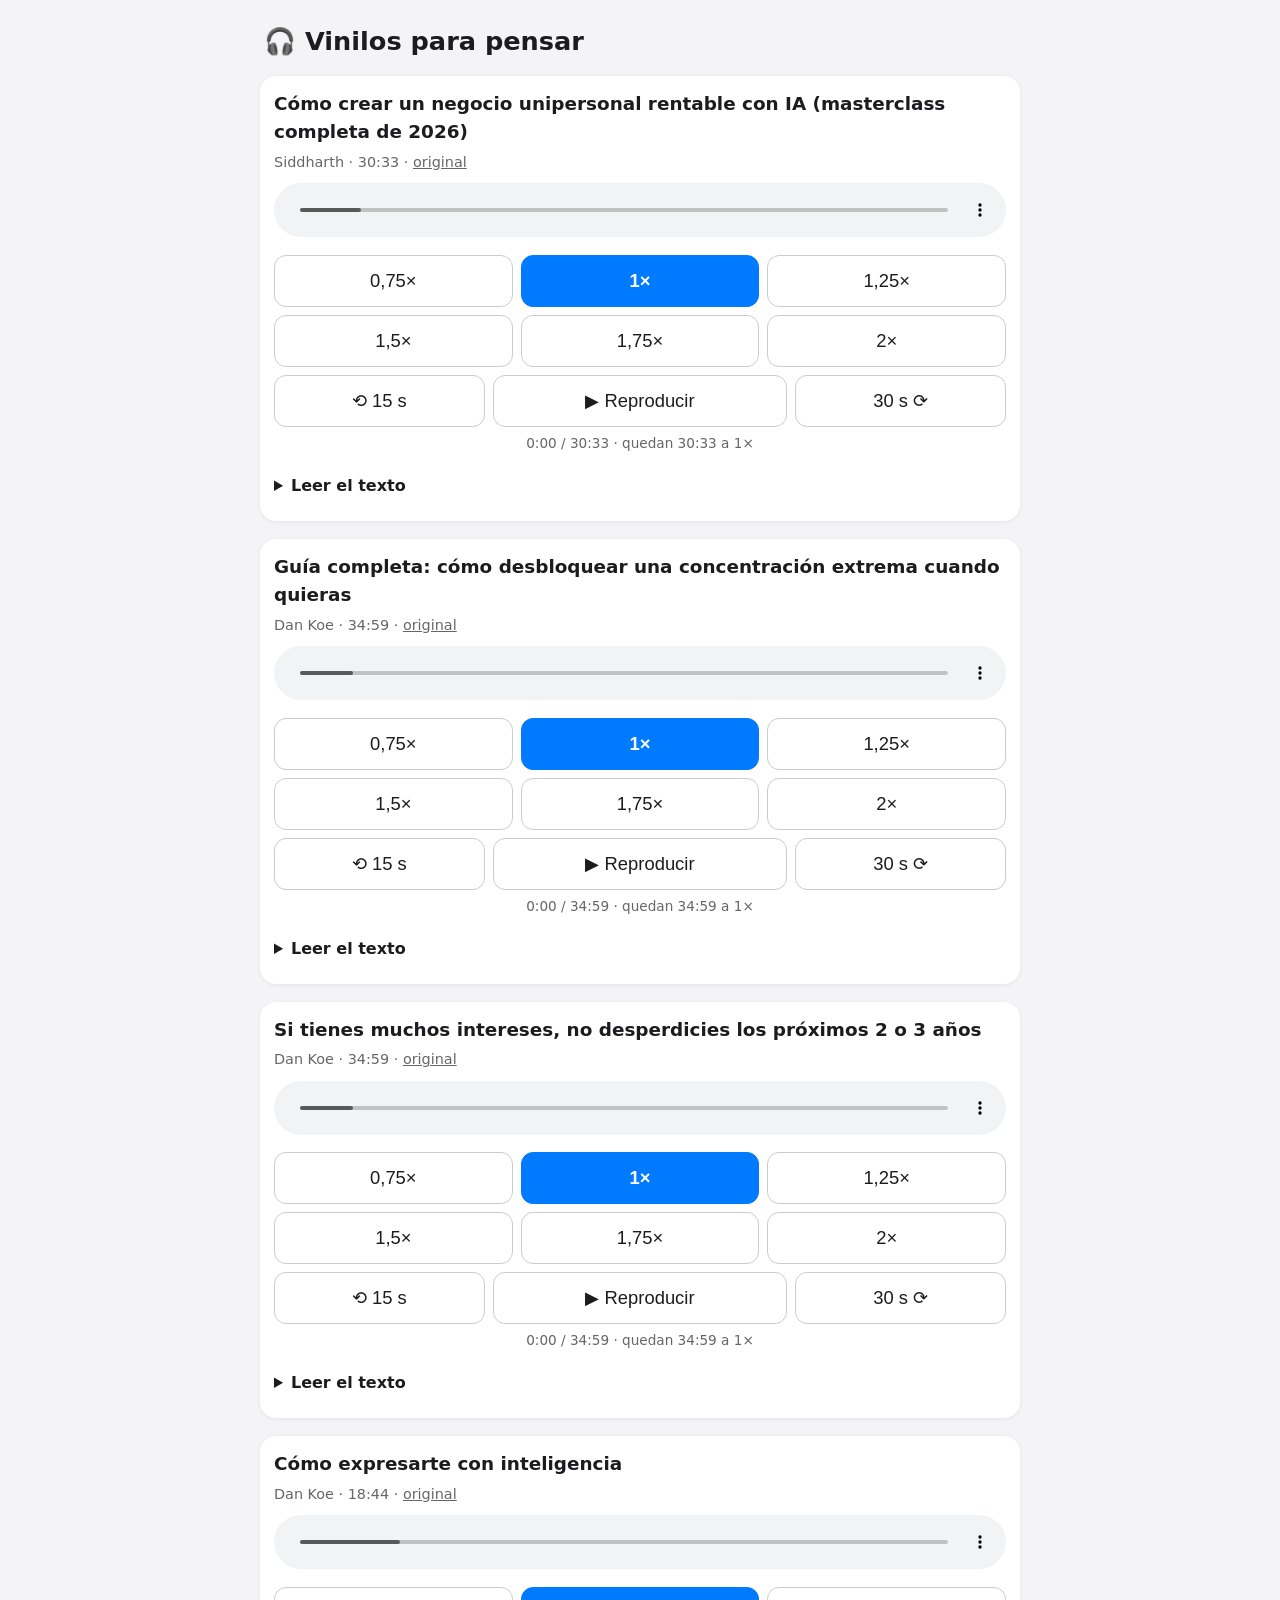
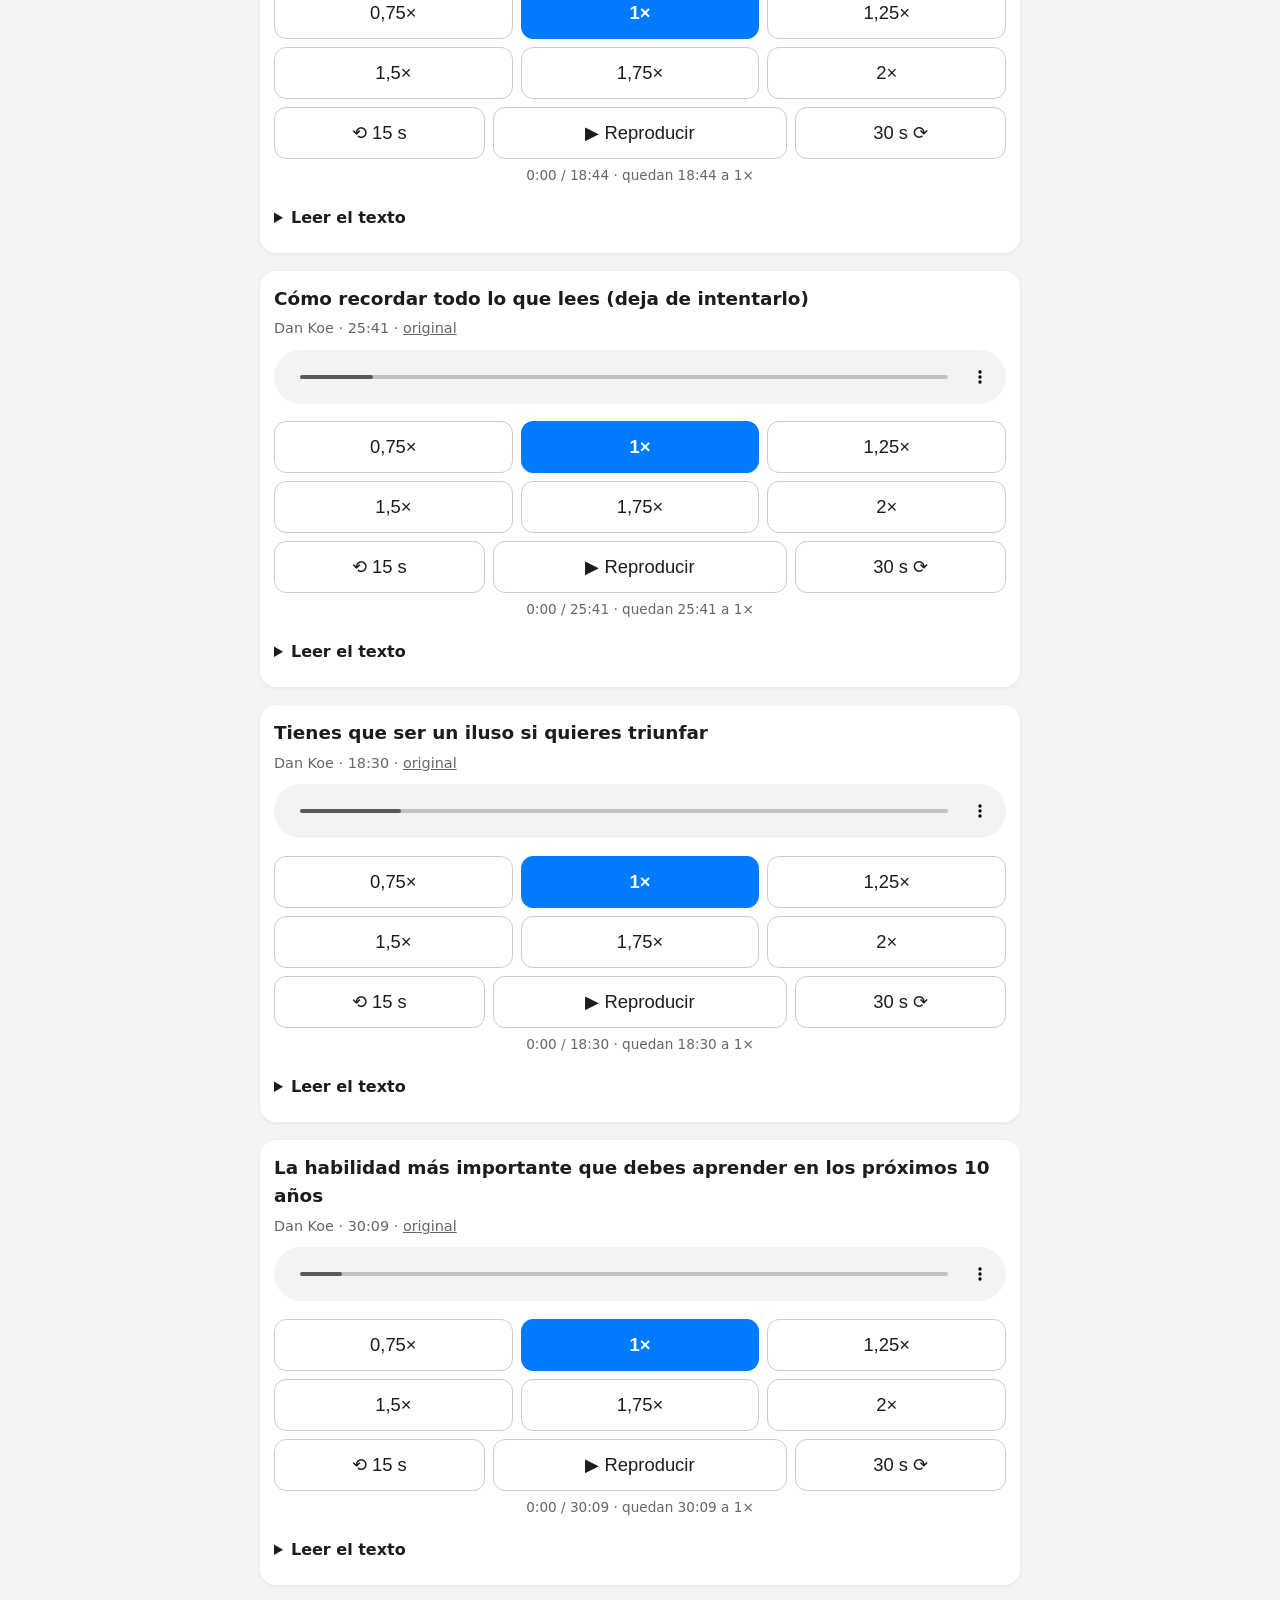
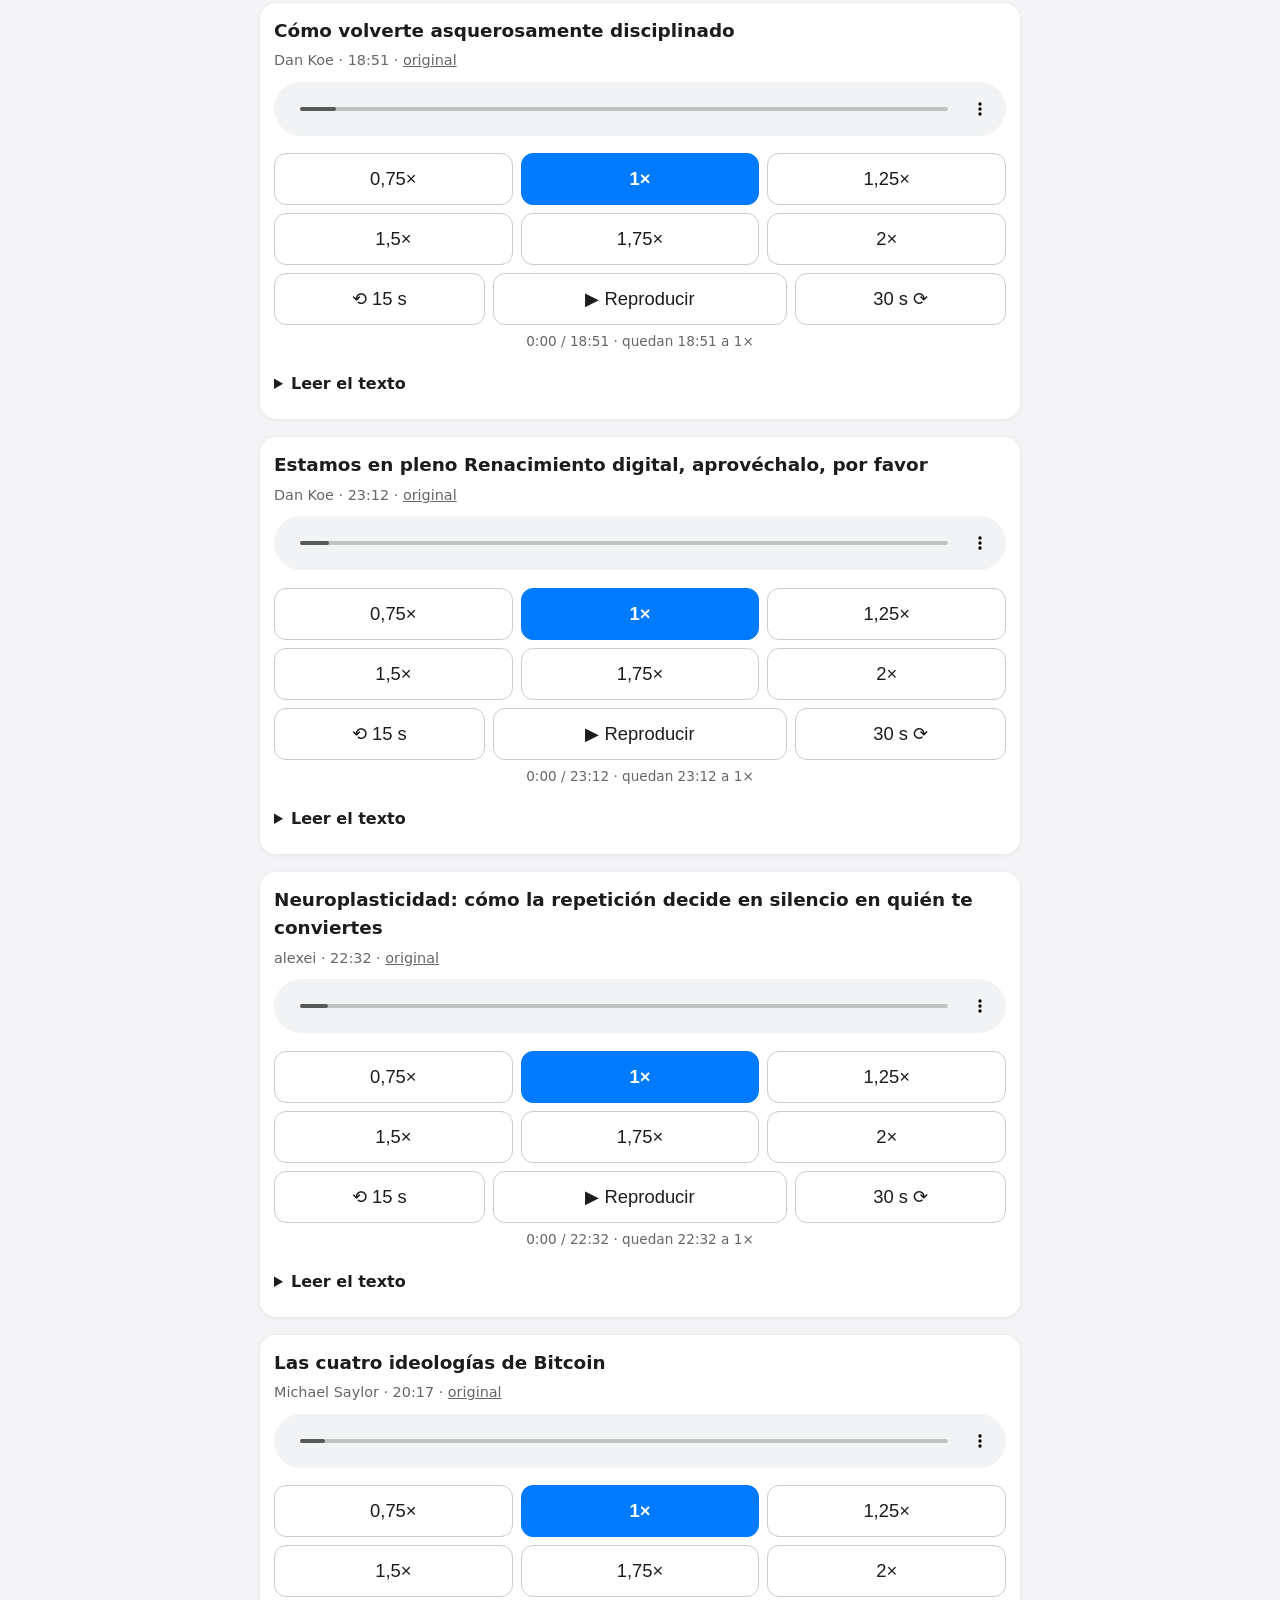
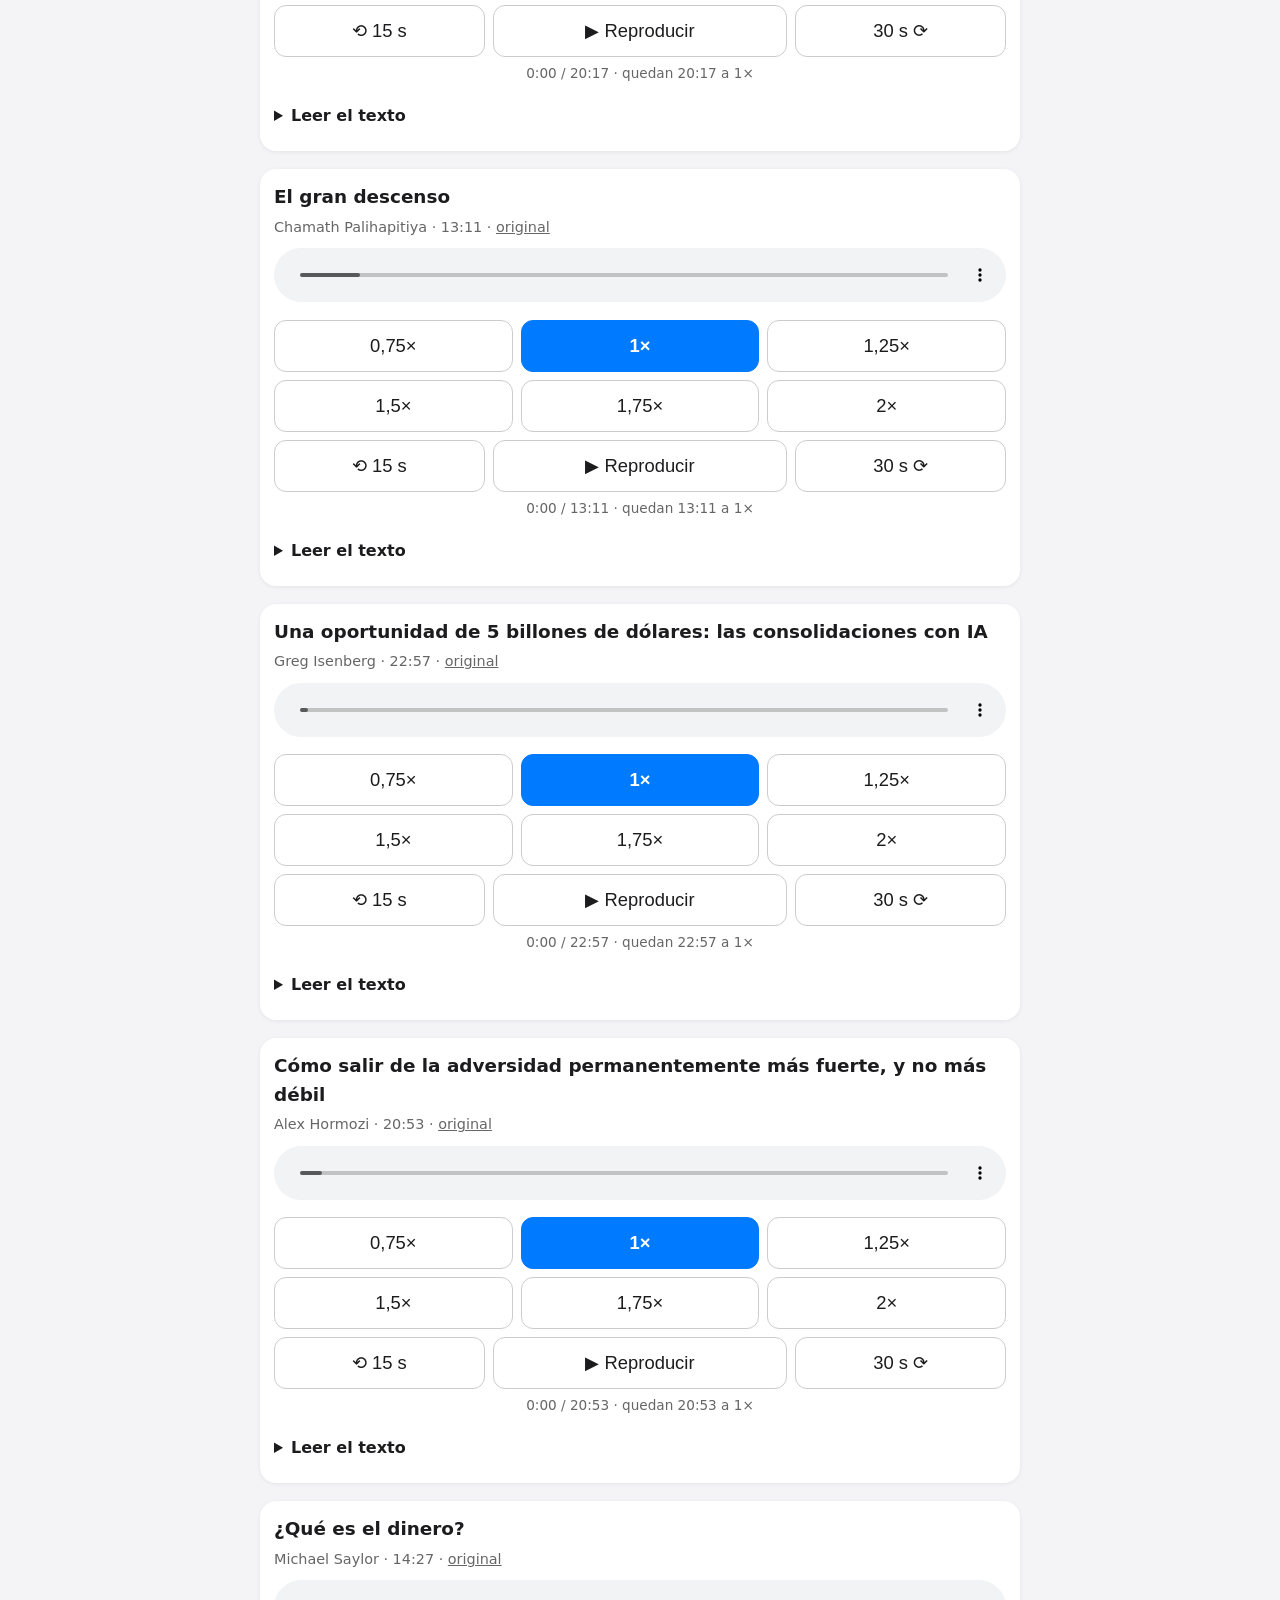
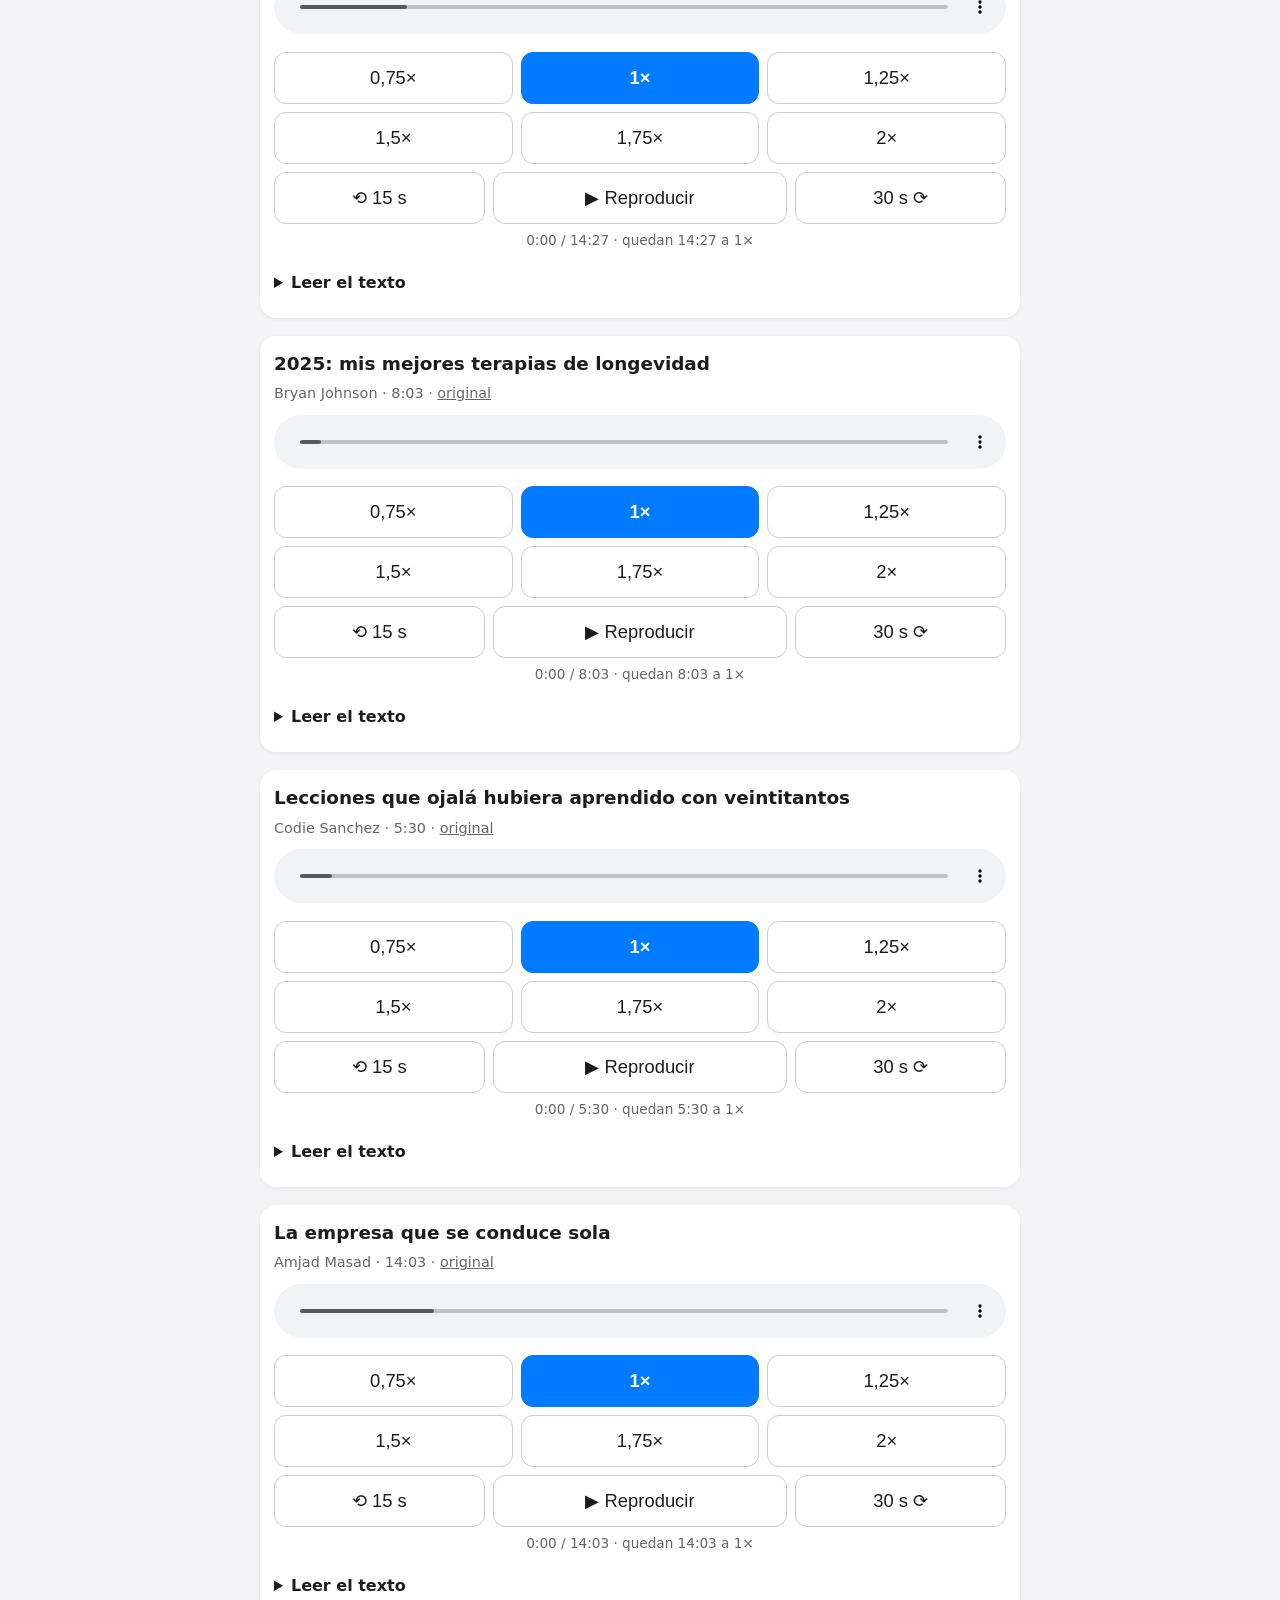
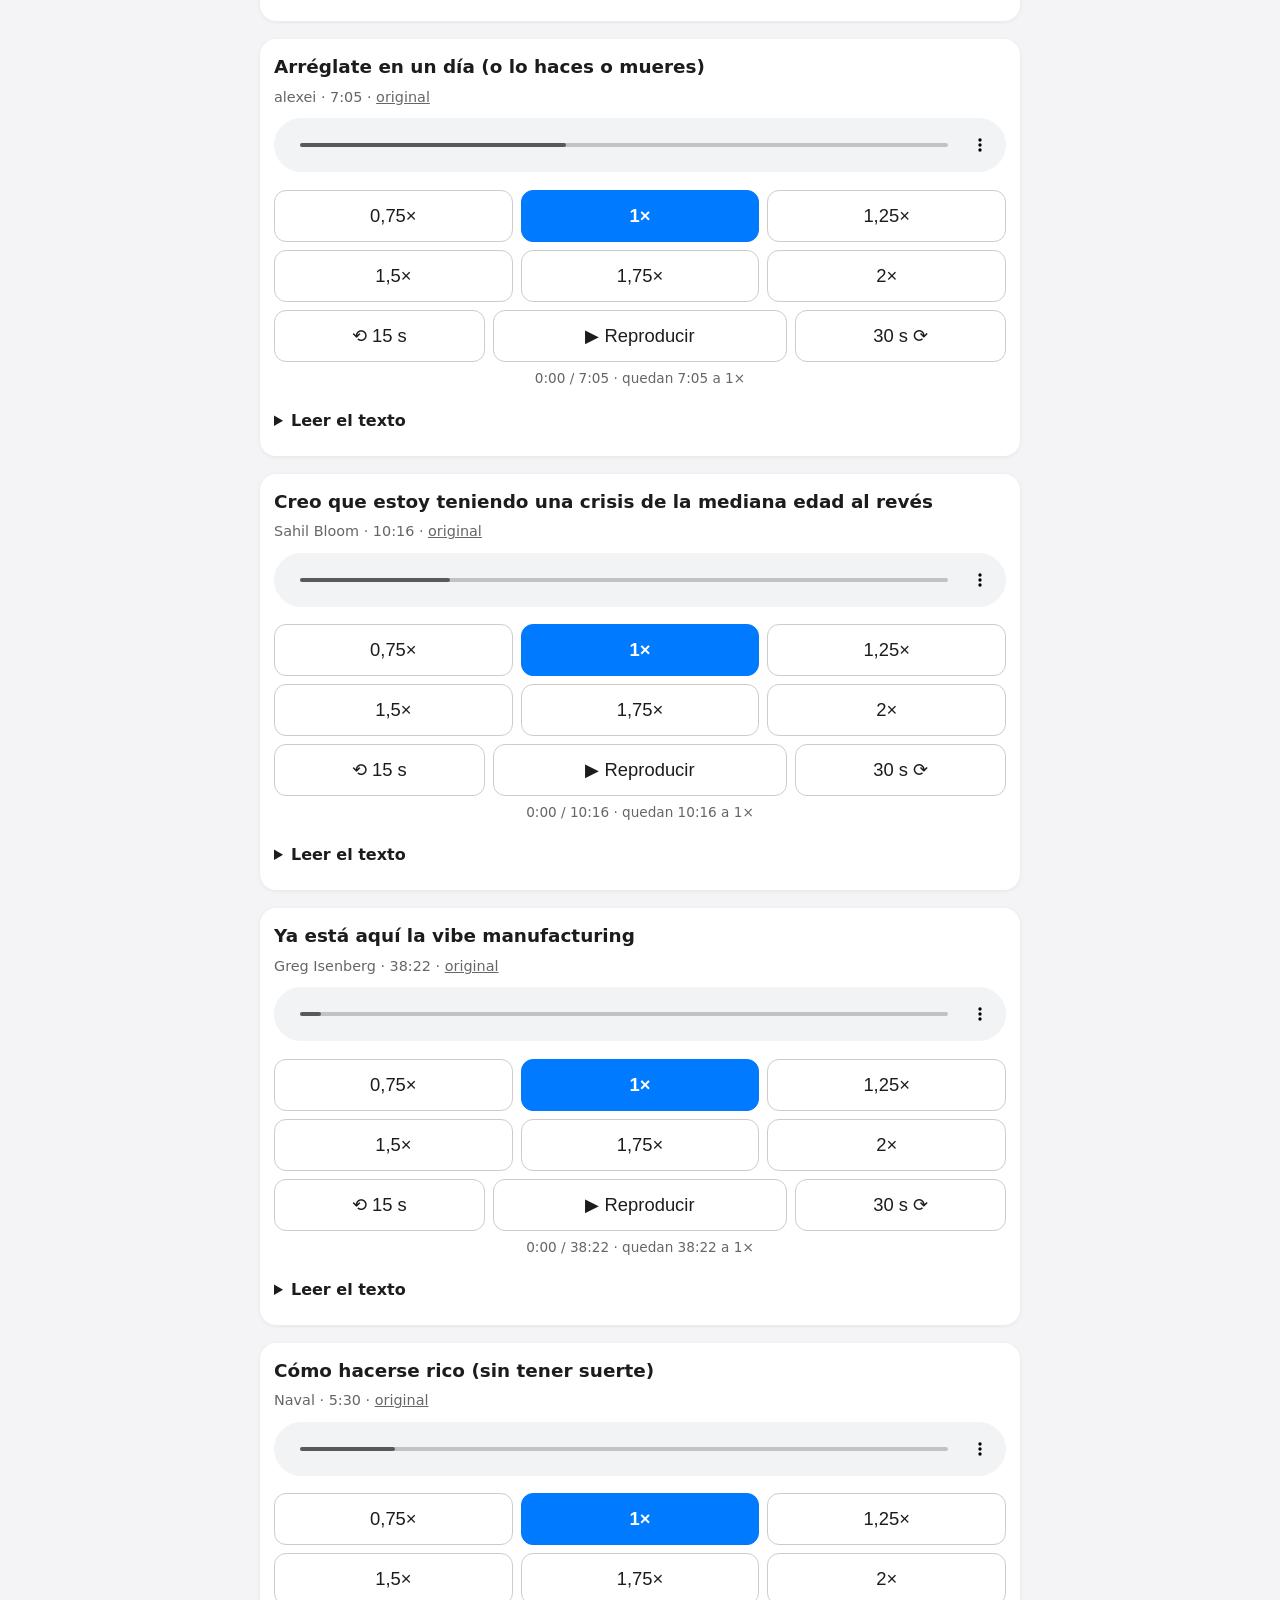
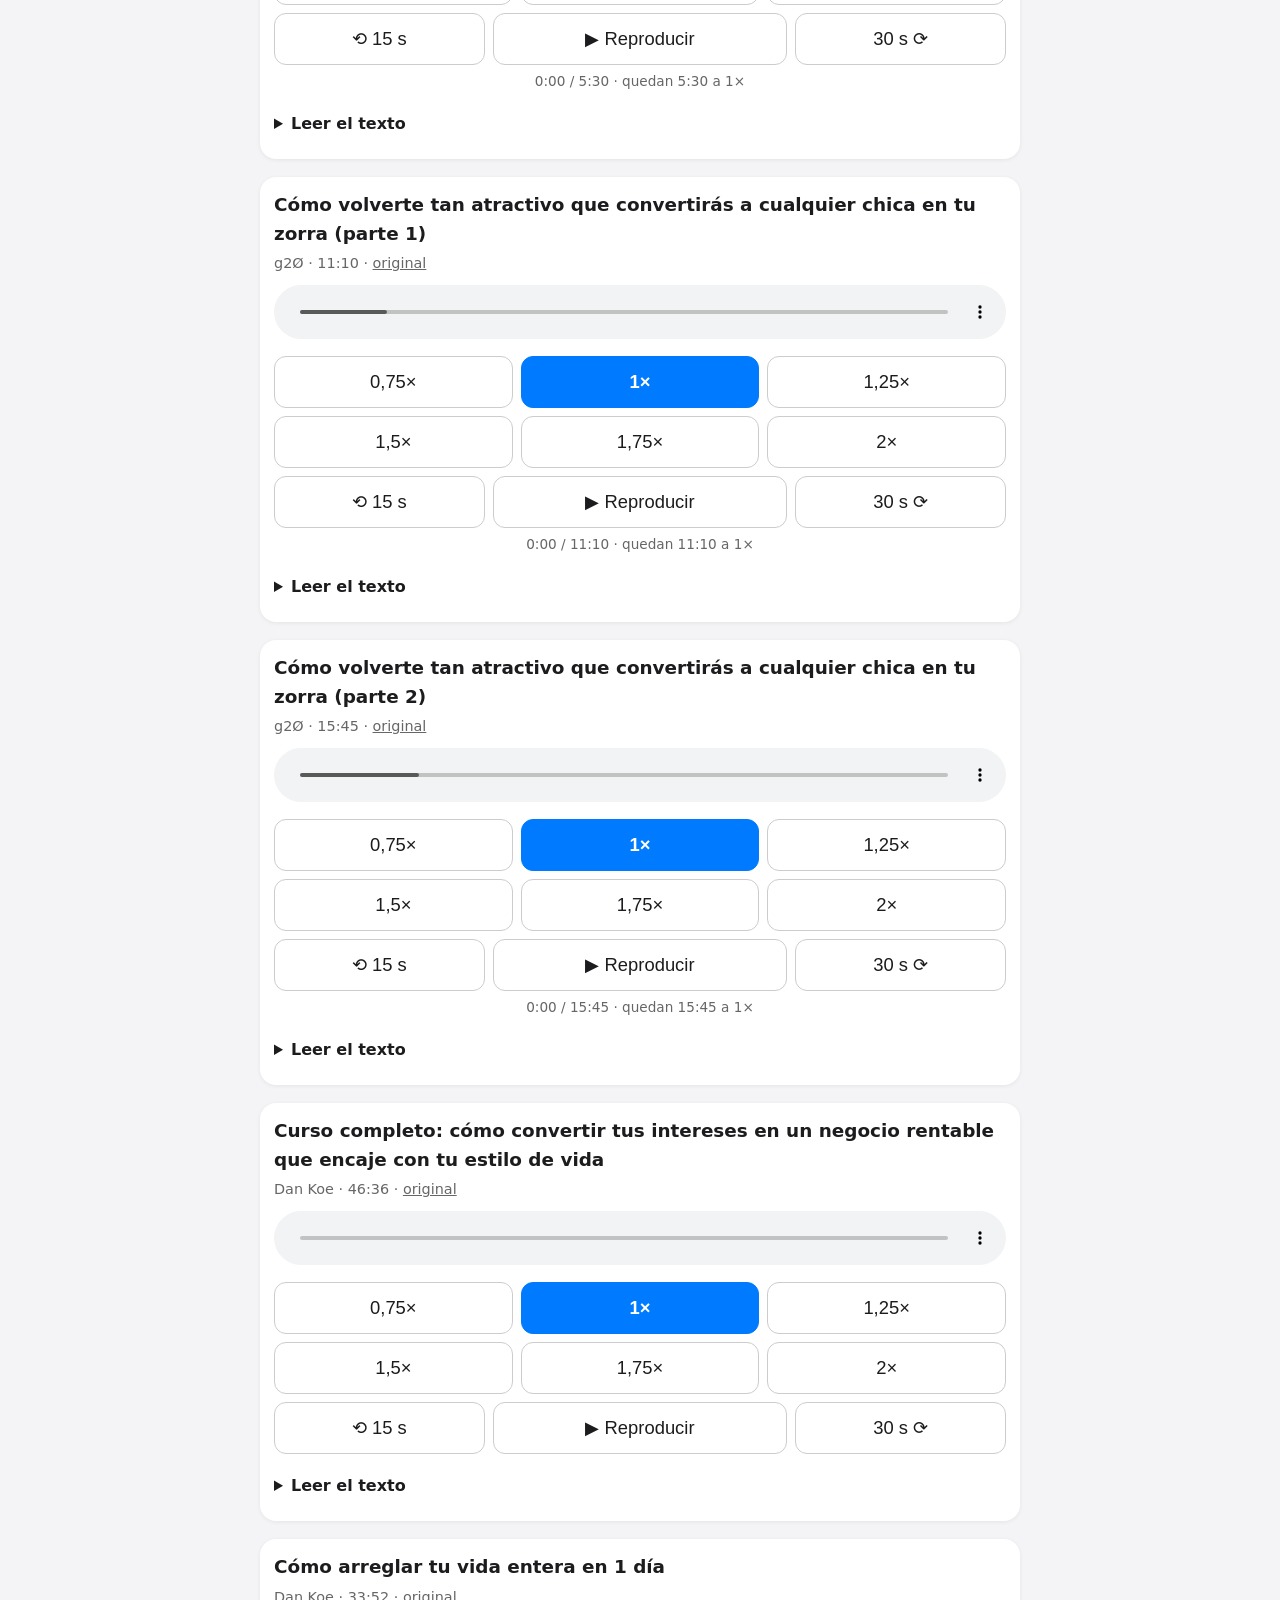
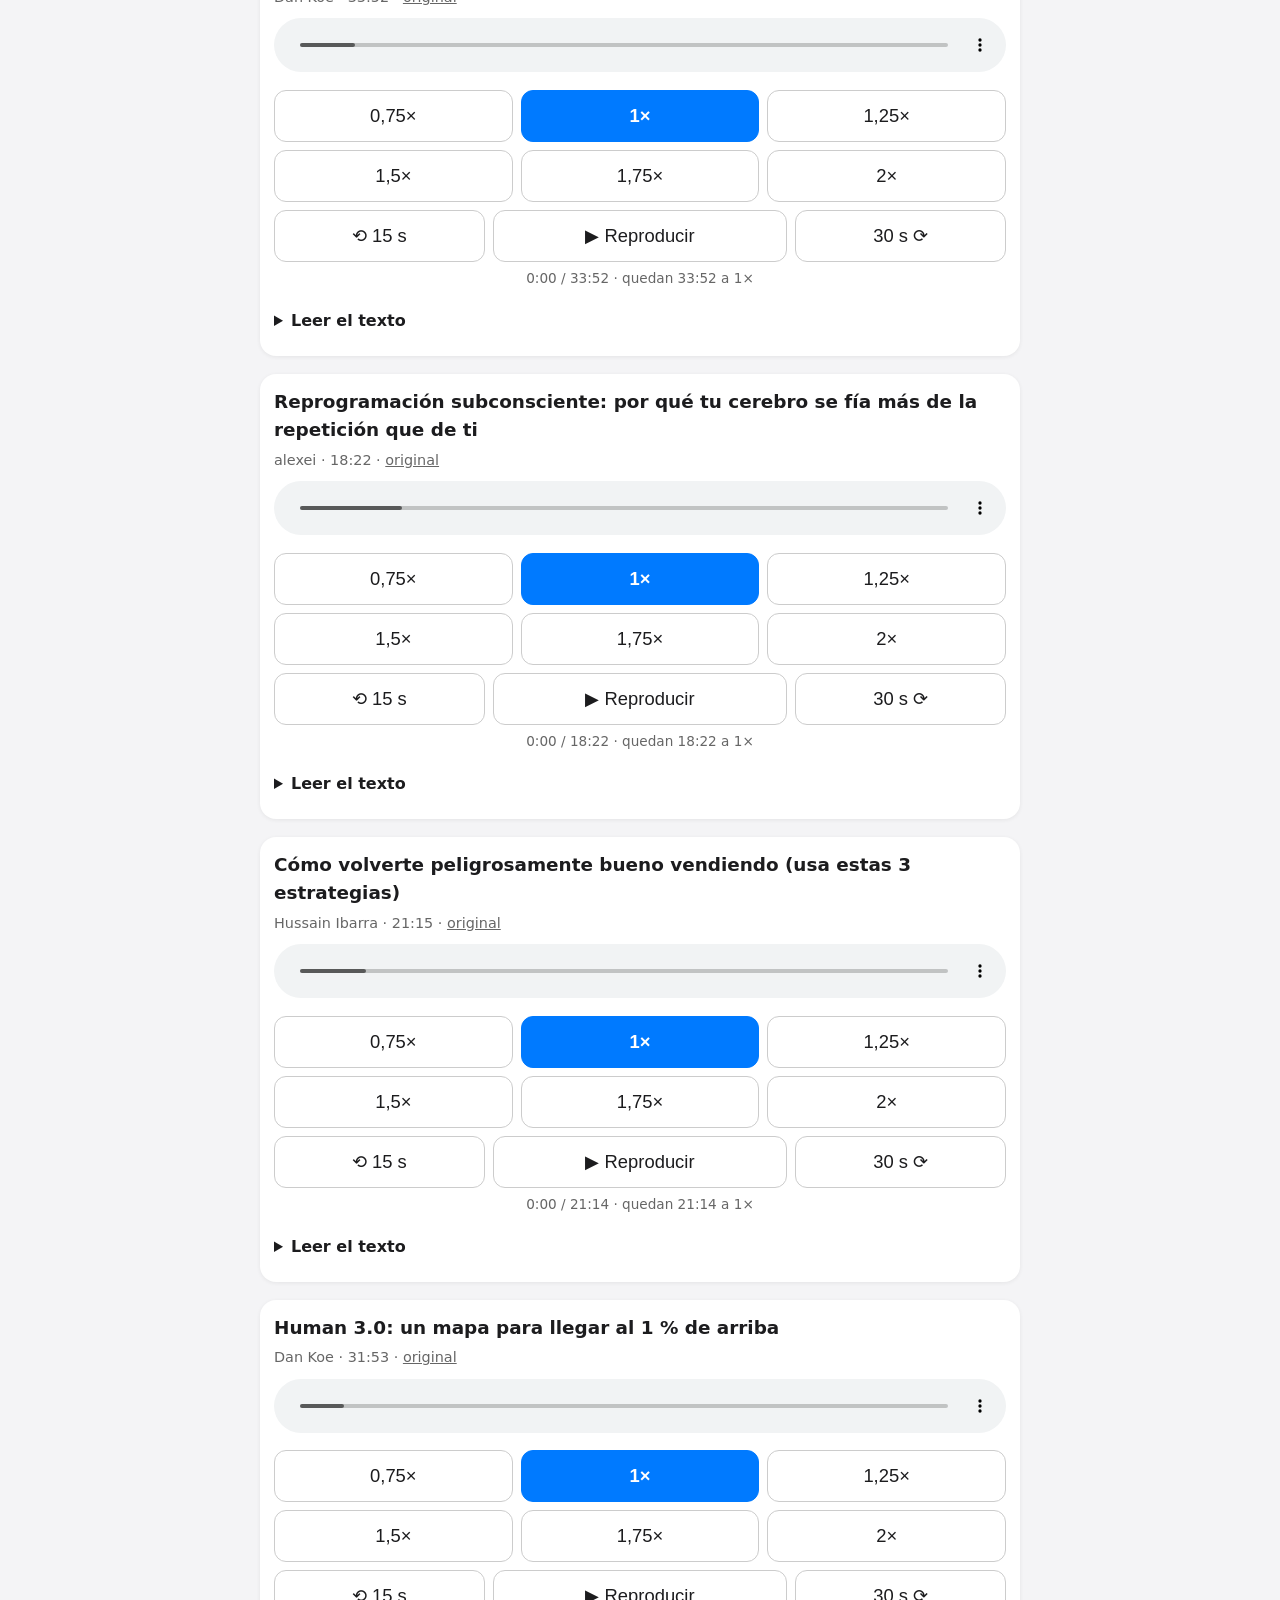
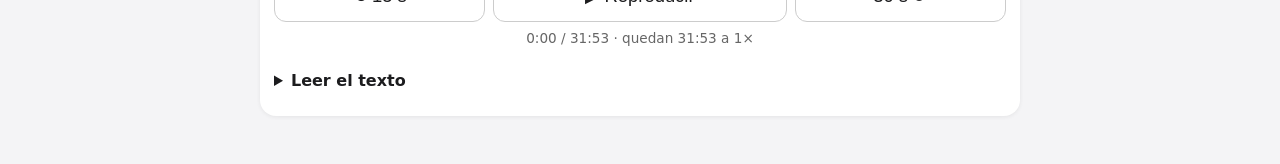
==== commit 51f6c9cd: "Add episode: Negocio unipersonal Co-authored-by: davidpardal <davidpardal@users.noreply.github.com>" ====
--- a/index.html
+++ b/index.html
@@ -20,6 +20,308 @@
 .txt h3{font-size:1.05rem;margin-top:1.2em}blockquote{border-left:4px solid #999;margin:0;padding-left:12px;opacity:.85}
 </style></head><body>
 <h1>🎧 Vinilos para pensar</h1>
+<section class="ep" data-id="siddharth-negocio-unipersonal">
+<h2>Cómo crear un negocio unipersonal rentable con IA (masterclass completa de 2026)</h2>
+<div class="meta">Siddharth · 30:33 · <a href="https://x.com/siddharthwv/status/2112549278619185518">original</a></div>
+<audio controls preload="metadata" src="ep/siddharth-negocio-unipersonal.mp3"></audio>
+<div class="speeds"><button class="sp" data-r="0.75">0,75×</button><button class="sp" data-r="1">1×</button><button class="sp" data-r="1.25">1,25×</button><button class="sp" data-r="1.5">1,5×</button><button class="sp" data-r="1.75">1,75×</button><button class="sp" data-r="2">2×</button></div>
+<div class="nav"><button class="bk">⟲ 15 s</button><button class="pp">▶︎ Reproducir</button><button class="fw">30 s ⟳</button></div>
+<div class="pos"></div>
+<details><summary>Leer el texto</summary><div class="txt"><p>En los primeros 90 días de 2026, Amazon anunció 16.000 despidos. Dell recortó otros 11.000. Oracle también inició una gran ronda de despidos, y algunas informaciones calculaban que podrían verse afectados hasta 30.000 empleos.</p>
+<p>A principios de mayo de 2026 ya se habían recortado más de 100.000 empleos tecnológicos en todo el mundo, según los datos que recopila Layoffs.fyi.</p>
+<p>Detrás de cada titular hay alguien que pensaba que por fin lo había conseguido.</p>
+<p>Alguien que pasó años estudiando, se esforzó muchísimo para entrar en una gran empresa y creía que tenía el futuro asegurado.</p>
+<p>Años de trabajo duro, préstamos de estudios y sacrificios, para acabar dándose cuenta de que la carrera en torno a la que construyó su vida ya no está garantizada.</p>
+<p>Esa es la realidad de depender por completo de un único empleador para tener ingresos.</p>
+<p>Y por eso me he convencido tanto de que merece la pena construir algo propio.</p>
+<p>Ahora bien, este no es un artículo escrito para asustarte y que compres mi producto de 20 dólares, dejes tu trabajo o te lances de cabeza a un negocio online.</p>
+<p>Ya hay suficientes gurús haciendo eso.</p>
+<p>Quiero darte una guía práctica para crear un negocio unipersonal rentable, basada en las habilidades que he usado para montar mi propio negocio online y dejar atrás mi trabajo de 9 a 5.</p>
+<p>Porque tener otra forma de generar ingresos te da más opciones.</p>
+<p>Vamos a ello.</p>
+<h3>I. El modelo de negocio unipersonal</h3>
+<blockquote><p>«Hoy ya es posible montar una empresa de una sola persona que valga más de 1.000 millones de dólares».</p></blockquote>
+<ul><li>Sam Altman</li></ul>
+<p>En los años noventa, crear un negocio capaz de generar entre 100.000 dólares y un millón al año solía exigir mucho capital, empleados, oficinas y una red de inversores o socios.</p>
+<p>Hoy solo necesitas un portátil.</p>
+<p>Creadores como Dan Koe, Justin Welsh y Matt Gray han construido negocios millonarios sin la infraestructura tradicional de una empresa millonaria.</p>
+<p>Porque entendieron algo que la mayoría pasa por alto:</p>
+<p>Tus habilidades valen mucho más cuando puedes hacérselas llegar a las personas adecuadas.</p>
+<p>Piensa en por qué Nike le paga a LeBron 32 millones de dólares al año y Adidas se asocia con Lionel Messi por 25 millones al año.</p>
+<p>¿Por qué no contratar a un deportista desconocido para que salga en los mismos anuncios?</p>
+<p>Porque estos deportistas tienen una ventaja que va más allá de su capacidad para practicar un deporte.</p>
+<p>Millones de personas los reconocen, siguen su carrera, confían en sus recomendaciones y prestan atención a lo que hacen.</p>
+<p>Esa atención le da valor comercial a su trabajo.</p>
+<p>Si tuviera que describir esa ventaja con una sola palabra, elegiría influencia.</p>
+<p>Históricamente, ese tipo de influencia estaba concentrada en deportistas, artistas y famosos.</p>
+<p>Los algoritmos cambiaron eso.</p>
+<p>Hoy no necesitas ser el mejor deportista del mundo ni salir en la tele para construir una audiencia.</p>
+<p>Puedes construirla en torno a lo que sabes de finanzas, tu experiencia en tecnología, tu capacidad para escribir o lo que entiendes sobre cómo crecen las empresas.</p>
+<p>Y puedes convertir esa audiencia en un negocio vendiendo servicios, productos, formación o acceso a tu experiencia.</p>
+<p>Esa es la oportunidad que hay detrás del modelo de negocio unipersonal.</p>
+<h3>¿Qué es exactamente un negocio unipersonal?</h3>
+<p>Un negocio unipersonal es un negocio construido en torno a tus habilidades, tus intereses, tu experiencia y tu visión, que usa internet para llegar a los clientes y aportarles valor sin necesitar una gran organización tradicional.</p>
+<p>No significa necesariamente trabajar solo para siempre.</p>
+<p>Puedes contratar a colaboradores externos, usar software y automatizar el trabajo repetitivo.</p>
+<p>La idea clave es que puedes crear un negocio rentable sin necesitar un gran equipo ni mucho capital inicial.</p>
+<p>Así funciona el modelo:</p>
+<p>Gráfico: el modelo de negocio unipersonal.</p>
+<ul><li>Uno, tu experiencia: lo que sabes, tus habilidades, tu experiencia y tu perspectiva única sobre un tema concreto.
+- Dos, tu marca personal: cómo te presentas, compartes tu experiencia y generas confianza con contenido constante y con tus ideas.
+- Tres, tu audiencia: personas que te descubren, te siguen porque tu contenido les llega y confían en ti para resolver sus problemas.
+- Cuatro, tu oferta: el producto o servicio que vendes y que ayuda a tu audiencia a resolver un problema concreto y conseguir el resultado que busca.
+- Cinco, tus ingresos: cómo ganas dinero aportando valor a tu audiencia a través de tu oferta.</li></ul>
+<p>Lo importante es que no son cinco actividades independientes.</p>
+<p>Funcionan juntas.</p>
+<p>Tu experiencia te da algo que merece la pena compartir. Tu contenido ayuda a la gente a descubrir y entender esa experiencia. Tu oferta les da a las personas adecuadas una forma de pagarte por resolverles un problema.</p>
+<p>Y todo el sistema puede empezar sin nada más que un portátil y una conexión a internet.</p>
+<p>Pero para que funcione, necesitas desarrollar cinco habilidades.</p>
+<h3>II. Las cinco habilidades que necesitas para crear un negocio unipersonal rentable</h3>
+<p>Cuando empecé a montar mi negocio, no tenía ni idea de lo que estaba haciendo.</p>
+<p>Tenía un trabajo de 9 a 5 e intentaba averiguar cómo construir algo que me permitiera trabajar en cosas que de verdad me importaban.</p>
+<p>Tardé 16 meses en llegar al punto en que mi negocio me permitió dejar el trabajo y tener mucho más control sobre cuándo trabajaba, dónde trabajaba y con quién trabajaba.</p>
+<p>Echando la vista atrás, hay cinco habilidades en las que ojalá me hubiera centrado desde el primer día. Me habrían ayudado a llegar aquí mucho más rápido.</p>
+<p>Así funciona cada una:</p>
+<h3>1. Construir una audiencia</h3>
+<p>Hay dos tipos de audiencia muy distintos que puedes construir.</p>
+<ul><li>Una audiencia que sabe que existes.
+- Y una audiencia que tiene un motivo para comprarte.</li></ul>
+<p>La mayoría de los principiantes se centran casi por completo en la primera.</p>
+<p>Persiguen tendencias virales, optimizan para conseguir me gusta e impresiones y crean contenido pensado para gustar al mayor número posible de personas.</p>
+<p>Puede que consigan miles de seguidores.</p>
+<p>Pero cuando lanzan un producto o un servicio, esos seguidores tienen pocos motivos para comprar.</p>
+<p>¿Por qué?</p>
+<p>Porque la audiencia se construyó en torno a la atención, no a la demanda.</p>
+<blockquote><p>Por ejemplo, imagina que estás en el nicho del fitness.</p></blockquote>
+<p>Podrías crear contenido sobre las rutinas de entrenamiento de los famosos, memes de gimnasio y retos de fitness de moda.</p>
+<p>Eso podría atraer a una gran audiencia.</p>
+<p>Pero si tu objetivo es vender coaching personalizado a profesionales muy ocupados que quieren perder grasa sin pasarse dos horas al día en el gimnasio, la mayoría de esos seguidores quizá nunca se conviertan en clientes.</p>
+<p>Ahora imagina construir tu audiencia en torno a ese problema concreto.</p>
+<p>Publicas contenido que explica cómo pueden los profesionales ocupados organizar tres entrenamientos eficaces a la semana, controlar su alimentación cuando viajan y perder grasa sin seguir una dieta insostenible.</p>
+<p>Desmenuzas por qué fallan los enfoques habituales y muestras cómo ayudarías a alguien a crear una rutina adaptada a su horario real.</p>
+<p>Ya no atraes a la gente simplemente porque le guste el contenido de fitness.</p>
+<p>Atraes a personas que reconocen el problema que resuelves.</p>
+<p>Esa es una base mucho más sólida para un negocio.</p>
+<p>Así puedes construir una audiencia que pueda convertirse en una base de clientes:</p>
+<p>Gráfico: empieza con tres preguntas.</p>
+<ul><li>Uno: ¿quién se beneficiaría más de tus habilidades?
+- Dos: ¿qué problema está intentando resolver activamente?
+- Tres: ¿qué necesitaría ver de ti antes de plantearse pagar por tu ayuda?</li></ul>
+<p>Después construye tu contenido en torno a las respuestas.</p>
+<p>Un marco útil para empezar es:</p>
+<ul><li>Problema: explica un error que está cometiendo tu cliente ideal.
+- Proceso: muéstrale cómo lo solucionarías.
+- Prueba: demuestra qué pasa cuando la solución funciona, con ejemplos o pruebas relevantes.</li></ul>
+<p>Repítelo en torno a los problemas que resuelve tu oferta.</p>
+<p>Con el tiempo, la gente empieza a asociarte con un problema concreto y con una forma particular de resolverlo.</p>
+<p>Esa asociación es lo que hace que tu audiencia tenga valor comercial.</p>
+<p>El objetivo no es atraer a todo el mundo.</p>
+<p>Es volverte relevante para las personas adecuadas.</p>
+<h3>2. Escribir</h3>
+<p>Si construir una audiencia ayuda a que la gente te descubra, escribir le ayuda a entender por qué debería importarle.</p>
+<p>Es una de las habilidades más importantes que puedes desarrollar, porque la escritura influye en casi todas las partes de un negocio online.</p>
+<ul><li>Tus publicaciones tienen que captar la atención.
+- Tu perfil tiene que explicar a qué te dedicas.
+- Tus páginas de aterrizaje tienen que comunicar tu oferta.
+- Tus mensajes de venta tienen que ayudar a los posibles clientes a entender por qué merece la pena plantearse tu solución.</li></ul>
+<p>Y todo eso depende de tu capacidad para comunicar ideas con claridad.</p>
+<p>Pero escribir de forma persuasiva no consiste en usar palabras complicadas ni en manipular a la gente para que compre.</p>
+<p>Consiste en entender lo que le importa a tu lector y comunicar tu solución de forma que su valor resulte evidente.</p>
+<p>Fíjate en estos dos mensajes de un entrenador de fitness.</p>
+<blockquote><p>Escritura genérica: «Aquí tienes cinco consejos para ayudarte a perder peso y ponerte en forma».</p></blockquote>
+<p>Escritura persuasiva: «Si trabajas jornadas de 10 horas y abandonas la dieta cada jueves, probablemente no necesites un plan de comidas más estricto. Necesitas uno que encaje con tu horario».</p>
+<p>El primer mensaje ofrece consejos generales.</p>
+<p>El segundo identifica a una persona concreta, describe un problema que reconoce y presenta una forma distinta de pensar en la solución.</p>
+<p>Así puedes convertirte en un mejor escritor persuasivo:</p>
+<p>Gráfico: céntrate en cuatro cosas.</p>
+<ul><li>Uno, entiende a tu lector. Averigua con qué tiene dificultades, qué ha probado ya y qué quiere conseguir. Cuanto mejor entiendas su situación, más fácil te resultará escribir algo que le importe.
+- Dos, escribe sobre una sola idea cada vez. No intentes enseñarle a alguien todo lo que sabes en una sola publicación. Elige un problema, explica una idea clave y dale al lector una conclusión útil.
+- Tres, explica el porqué, no solo el qué. No te limites a decirle a la gente que haga algo. Explica por qué importa, por qué puede que su enfoque actual no esté funcionando y cómo tu recomendación resuelve el problema.
+- Cuatro, haz que tu escritura sea fácil de entender. Usa un lenguaje directo, frases cortas y ejemplos concretos. Si los lectores tienen que esforzarse para entender lo que dices, muchos ni se molestarán.</li></ul>
+<p>La forma más rápida de mejorar es practicar con constancia.</p>
+<p>Estudia textos bien escritos, analiza por qué ciertos mensajes calan y reescribe tu propio trabajo hasta que consigas comunicar la misma idea con más claridad.</p>
+<p>No te limites a coleccionar consejos de escritura.</p>
+<p>Aprende a reconocer qué hace que un mensaje le importe a su destinatario.</p>
+<h3>3. Marca personal</h3>
+<p>Empecé a construir mi marca personal con cero dólares.</p>
+<p>Desde entonces he generado más de 20 millones de visualizaciones con mi propia marca y he creado un negocio online que me permitió dejar mi trabajo de 9 a 5.</p>
+<p>Esos resultados no vinieron de tener una web espectacular, un gran presupuesto de publicidad ni de ser famoso.</p>
+<p>Vinieron de publicar contenido y darle a la gente motivos para prestar atención a lo que tenía que decir.</p>
+<p>Esa es la oportunidad que hay detrás de la marca personal.</p>
+<p>La gente puede aprender sobre un tema a partir de miles de fuentes.</p>
+<p>Pero no elige la información solo por lo precisa que sea.</p>
+<p>También tiene en cuenta quién la comparte, si esa persona entiende su situación y si confía en su criterio.</p>
+<p>Una marca personal te ayuda a construir esa relación.</p>
+<p>Su contenido puede ayudar a la gente a entender en qué creen, cómo piensan y qué hace diferente su enfoque.</p>
+<p>Con el tiempo, esa familiaridad puede crear oportunidades a las que de otro modo sería difícil acceder.</p>
+<p>Así puedes construir una marca personal desde cero:</p>
+<p>Gráfico: cuatro elementos conectados.</p>
+<ul><li>Uno, tu audiencia. ¿A quién quieres atraer? Sé concreto sobre las personas a las que quieres llegar y los problemas que les importan.
+- Dos, tu experiencia. ¿Qué puedes ayudar a entender o a conseguir a esas personas? No necesitas saberlo todo. Necesitas un área de conocimiento creíble, experiencia o una perspectiva que merezca la pena compartir.
+- Tres, tu posicionamiento. ¿Por qué debería alguien prestarte atención a ti en lugar de a las decenas de personas que hablan del mismo tema? Tu experiencia, tus métodos, tus opiniones y tu enfoque pueden contribuir a diferenciarte.
+- Cuatro, tu contenido. Publica con constancia sobre los problemas que entiendes, las ideas en las que crees y los procesos que usas para resolver esos problemas. Tu contenido debería darle a la gente un motivo para descubrirte, confiar en ti y recordar a qué te dedicas.</li></ul>
+<p>Los cuatro se refuerzan entre sí.</p>
+<p>No hace falta que finjas tener más éxito del que tienes.</p>
+<p>Comparte lo que sabes, explica lo que estás aprendiendo y demuestra tu capacidad para razonar sobre problemas reales.</p>
+<p>Una marca personal sólida no se construye proclamando que eres un experto.</p>
+<p>Se construye dándole a la gente, una y otra vez, motivos para creer que sabes de lo que hablas.</p>
+<h3>4. Crear la oferta y el producto</h3>
+<p>Aquí es donde se equivocan muchos principiantes.</p>
+<p>Se pasan meses construyendo una audiencia, publicando contenido y acumulando seguidores.</p>
+<p>Luego deciden que ha llegado el momento de monetizar.</p>
+<p>Lanzan una app, un producto digital o un servicio.</p>
+<p>Y casi nadie compra.</p>
+<p>El problema no es el tamaño de su audiencia.</p>
+<p>Es que se han pasado meses atrayendo a gente sin darle un motivo claro para comprar nada.</p>
+<p>Tu contenido y tu marca personal deberían estar conectados con el problema que al final quieres resolverles a tus clientes.</p>
+<p>Eso no significa que cada publicación tenga que promocionar tu oferta.</p>
+<p>Significa que tu audiencia debería ir entendiendo poco a poco tres cosas:</p>
+<ul><li>Qué ayudas a conseguir a la gente.
+- Por qué merece la pena plantearse tu enfoque.
+- Por qué pueden confiar en que cumplirás lo que prometes.</li></ul>
+<p>Cómo crear una oferta que la gente quiera</p>
+<p>Empieza por un cliente concreto y un problema que ya le importe.</p>
+<blockquote><p>Por ejemplo, imagina que quieres ayudar a fundadores de empresas B2B a generar más contactos cualificados.</p></blockquote>
+<p>Una oferta floja podría ser: «Te ayudo a hacer crecer tu negocio con contenido».</p>
+<p>Es vaga. El comprador no sabe exactamente qué vas a hacer ni qué problema estás resolviendo.</p>
+<p>Una oferta más sólida podría ser: «Ayudo a fundadores de empresas B2B a montar un sistema de contenido en LinkedIn que atraiga conversaciones de venta cualificadas sin que tengan que escribir publicaciones todos los días».</p>
+<p>Ahora la audiencia, el problema y el resultado que se busca están mucho más claros.</p>
+<p>A partir de ahí, construye tu oferta en torno a cuatro preguntas.</p>
+<p>Gráfico: construye tu oferta en torno a cuatro preguntas.</p>
+<ul><li>Uno: ¿para quién es? Define el tipo de cliente que más se beneficiaría de tu solución.
+- Dos: ¿qué problema resuelve? Identifica la frustración, el obstáculo o la necesidad no cubierta concretos que estás abordando.
+- Tres: ¿qué resultado le ayuda a conseguir? Describe el resultado que razonablemente puede esperar, sin hacer promesas que no puedas respaldar.
+- Cuatro: ¿por qué debería elegir tu enfoque? Explica qué incluye tu proceso, cómo funciona y qué lo hace adecuado para su situación.</li></ul>
+<p>Tu oferta no tiene por qué ser complicada.</p>
+<p>De hecho, una oferta sencilla que resuelve un problema doloroso y bien definido suele ser más fácil de explicar y de vender que un producto que intenta hacerlo todo para todo el mundo.</p>
+<p>Empieza con un cliente, un problema y una solución.</p>
+<p>Después comprueba que la gente de verdad la quiere.</p>
+<h3>5. Marketing</h3>
+<p>Estoy convencido de esto:</p>
+<p>No necesitas terminar de crear tu producto antes de empezar a hacer marketing. Empiezas a probar la demanda cuando el producto o la oferta todavía son una idea.</p>
+<p>¿Por qué?</p>
+<p>Porque crear algo que la gente no quiere es uno de los errores más caros que puedes cometer.</p>
+<p>Imagina pasarte seis meses desarrollando una app para descubrir que a tu público objetivo el problema no le parece lo bastante importante como para pagar por una solución.</p>
+<p>Podrías haberlo sabido mucho antes hablando con posibles clientes y probando tu oferta.</p>
+<p>Cómo validar una oferta antes de crearla:</p>
+<p>Gráfico: cómo validar una oferta antes de crearla.</p>
+<ul><li>Uno, identifica un problema que merezca la pena resolver. Habla con gente de tu mercado objetivo. Averigua con qué tienen dificultades, qué han probado y si están buscando activamente una solución.
+- Dos, crea una oferta clara. Explica para quién es, qué problema resuelve, en qué consiste la solución y qué puede esperar razonablemente el cliente.
+- Tres, pon la oferta delante de posibles compradores. Publica contenido sobre el problema, inicia conversaciones con posibles clientes relevantes e invita a las personas interesadas a saber más.
+- Cuatro, aprende de la respuesta. Si la gente muestra interés pero no compra, averigua por qué. Usa esa información para mejorar la oferta en lugar de ponerte a crear el producto inmediatamente.
+- Cinco, vende una primera versión bien definida. Si tienes suficientes pruebas de que hay demanda, puedes ofrecer una versión inicial limitada y usar lo que te digan los clientes para mejorar el producto final.</li></ul>
+<p>Y vuelta a empezar: mejora la oferta.</p>
+<p>Cómo veo yo el marketing:</p>
+<p>El marketing no es algo que haces después de crear tu producto.</p>
+<p>Es la forma de aprender qué crear, quién lo necesita y cómo comunicar su valor.</p>
+<p>Cuanto más rápido recorras este ciclo, menos tiempo perderás creando algo que nadie quiere.</p>
+<p>Y cuanto mejor entiendas tu mercado antes de crear, mejor fundamentadas estarán tus decisiones.</p>
+<h3>III. La mentalidad equivocada y la correcta para crear un negocio unipersonal</h3>
+<p>Las cinco habilidades anteriores son importantes.</p>
+<p>Pero cómo las combinas importa igual.</p>
+<p>Hay dos formas de plantear la creación de un negocio online.</p>
+<h3>El enfoque equivocado: primero construir audiencia, monetizar después</h3>
+<p>Así empiezan muchos principiantes.</p>
+<p>Piensan:</p>
+<p>«Primero voy a hacer crecer mis seguidores. Cuando tenga suficientes, ya veré qué vendo».</p>
+<p>Así que optimizan su contenido para el alcance.</p>
+<p>Siguen tendencias, publican sobre lo que genere interacción y atraen a gente con intereses, problemas e intenciones de compra distintos.</p>
+<p>Al final tienen una audiencia.</p>
+<p>Pero no tienen una oferta clara, ni una conexión fiable entre su contenido y un producto, ni un motivo sólido para que sus seguidores les compren.</p>
+<p>Cuando por fin lanzan algo, la audiencia no responde.</p>
+<p>Se han pasado meses generando atención sin generar demasiada demanda de una solución que puedan vender.</p>
+<p>Pero si tu objetivo es crear un negocio rentable de servicios o basado en tu experiencia, puede generarte problemas innecesarios.</p>
+<h3>El mejor enfoque: empezar por la oferta</h3>
+<p>En lugar de preguntarte:</p>
+<p>«¿Cómo consigo más seguidores?».</p>
+<p>Empieza preguntándote:</p>
+<p>«¿Qué problema puedo resolverle a un grupo concreto de personas y cómo puedo llegar a ellas?».</p>
+<p>Después construye tu contenido en torno a esa respuesta.</p>
+<blockquote><p>Imagina que quieres ayudar a altos directivos a mejorar su rendimiento y su toma de decisiones.</p></blockquote>
+<p>Un enfoque centrado primero en la audiencia podría llevarte a publicar frases motivadoras genéricas, consejos de productividad y opiniones sobre negocios de moda para atraer a la audiencia más amplia posible.</p>
+<p>Un enfoque centrado primero en la oferta sería distinto.</p>
+<p>Estudiarías los problemas a los que de verdad se enfrentan los directivos. Quizá les cuesta proteger su tiempo, tomar decisiones con información incompleta o mantener el rendimiento con agendas muy exigentes.</p>
+<p>Crearías contenido que explique esos problemas, cuestione los enfoques que no funcionan y muestre formas prácticas de abordarlos.</p>
+<p>Tu oferta les daría entonces una solución más profunda a los directivos que necesitan ayuda para poner en práctica esas ideas.</p>
+<p>El contenido y el negocio se reforzarían mutuamente.</p>
+<p>Tu audiencia no te conocería solo como alguien que publica sobre productividad.</p>
+<p>Entendería los problemas concretos que ayudas a resolver.</p>
+<p>Gráfico: los dos enfoques.</p>
+<p>El enfoque equivocado, primero la audiencia:</p>
+<ul><li>Uno, empiezas por los seguidores.
+- Dos, optimizas para una atención amplia.
+- Tres, decides más tarde qué vender.
+- Cuatro, esperas que la audiencia acabe comprando.</li></ul>
+<p>El enfoque correcto, primero la oferta:</p>
+<ul><li>Uno, empiezas por un problema del cliente.
+- Dos, atraes a compradores relevantes.
+- Tres, validas pronto una solución.
+- Cuatro, construyes un camino claro del contenido a la oferta.</li></ul>
+<p>El enfoque centrado en la oferta no garantiza las ventas ni elimina la necesidad de construir una audiencia.</p>
+<p>Le da a tu contenido un propósito más claro desde el principio.</p>
+<p>No intentas simplemente hacerte popular.</p>
+<p>Estás construyendo un negocio que usa el contenido para llegar a las personas que necesitan tu solución.</p>
+<h3>IV. Acelera tu progreso con IA</h3>
+<p>La IA puede hacer mucho más fácil crear un negocio unipersonal.</p>
+<p>Pero creo que mucha gente la usa de una forma que hace su trabajo más genérico en lugar de hacerles mejores en lo que hacen.</p>
+<p>Así es como usa la IA la mayoría:</p>
+<p>«Dame cinco ideas de contenido para mi nicho».
+«Escribe una publicación sobre este tema».
+«Respóndele a esta persona».</p>
+<p>Y luego:</p>
+<p>«Dame más opciones».
+«Haz que suene más natural».
+«Inténtalo otra vez».</p>
+<p>El problema es lo que pasa cuando le delegas tu forma de pensar a la IA cada vez que te enfrentas a un problema.</p>
+<p>Hay investigaciones que sugieren que depender mucho de la IA sin implicarte activamente con el material puede reducir el esfuerzo mental que dedicas a pensar, razonar y resolver problemas.</p>
+<p>Con el tiempo, corres el riesgo de volverte dependiente de la IA para hacer justo el trabajo que te ayuda a desarrollar esas habilidades.</p>
+<p>En lugar de aprender a formarte tus propias opiniones, conectar ideas y tomar decisiones, te acostumbras a que una herramienta lo haga por ti.</p>
+<p>¿Y sabes qué? Todos los demás usan la misma herramienta, así que acabas sonando exactamente igual que cualquier otro tío de tu sector.</p>
+<p>El objetivo no es dejar de usar la IA. Es usarla sin sacrificar tu capacidad de pensar por ti mismo.</p>
+<p>Aquí tienes tres formas prácticas de hacerlo.</p>
+<h3>1. Usa la IA para analizar contenido viral</h3>
+<p>En lugar de pedirle a la IA que genere ideas al azar, dale ejemplos de contenido que haya funcionado bien en tu nicho.</p>
+<p>Pídele que identifique los patrones de fondo.</p>
+<p>Prompt para copiar:</p>
+<blockquote><p>Analiza las siguientes publicaciones de mi nicho que han funcionado muy bien.</p><p>Para cada publicación, identifica:</p><p>Uno, el público objetivo.</p><p>Dos, la idea o creencia principal.</p><p>Tres, el gancho y por qué podría atraer la atención.</p><p>Cuatro, el problema, el deseo o la curiosidad a los que apela.</p><p>Cinco, la estructura que usa para comunicar la idea.</p><p>Seis, por qué la publicación podría calar en su público.</p><p>Siete, cómo se podría adaptar el concepto de fondo a un tema distinto sin copiar el original.</p><p>Separa las observaciones respaldadas por los ejemplos de las hipótesis sobre por qué funcionaron bien.</p><p>Aquí tienes las publicaciones: [pega los ejemplos]</p></blockquote>
+<p>Esto te ayuda a estudiar por qué cierto contenido podría funcionar, en lugar de limitarte a copiar su formato.</p>
+<h3>2. Usa la IA para mejorar tu escritura sin sustituir tus ideas</h3>
+<p>No necesitas que la IA se invente cada publicación.</p>
+<p>Puedes usarla para que tus propias ideas queden más claras.</p>
+<p>Prompt para copiar:</p>
+<blockquote><p>Actúa como editor, no como negro literario.</p><p>Este es mi borrador: [pega el borrador]</p><p>Primero, identifica el argumento principal que intento plantear.</p><p>Después, señala:</p><p>Uno, dónde el razonamiento no está claro.</p><p>Dos, dónde me repito.</p><p>Tres, dónde afirmo algo sin respaldarlo.</p><p>Cuatro, dónde un ejemplo concreto reforzaría el argumento.</p><p>Cinco, qué frases podrían ser más sencillas o más directas.</p><p>Conserva mis ideas originales, mi voz y mi forma de expresarme siempre que sea posible.</p><p>Explica qué cambiarías y por qué antes de reescribir nada.</p></blockquote>
+<p>Este enfoque te ayuda a mejorar la calidad de tu escritura sin dejar de ser el dueño de las ideas de fondo.</p>
+<h3>3. Usa la IA para encontrar huecos en tu razonamiento</h3>
+<p>Una de las cosas más útiles que puede hacer la IA es poner a prueba una idea antes de que la publiques o montes un negocio en torno a ella.</p>
+<p>Prompt para copiar:</p>
+<blockquote><p>Me estoy planteando la siguiente idea de negocio: [describe la idea], [público objetivo], [el problema que resuelve], [la oferta o cómo funciona].</p><p>Actúa como un asesor de negocio crítico.</p><p>Identifica:</p><p>Uno, las suposiciones que hago sobre mis clientes objetivo.</p><p>Dos, qué pruebas respaldarían o pondrían en duda esas suposiciones.</p><p>Tres, por qué los posibles clientes podrían negarse a comprar.</p><p>Cuatro, qué competidores o soluciones alternativas podrían elegir en su lugar.</p><p>Cinco, qué podría probar antes de invertir mucho tiempo o dinero.</p><p>Seis, el experimento práctico más barato que podría ayudar a validar la demanda.</p><p>No me des la razón automáticamente.</p><p>Distingue entre hechos, suposiciones e hipótesis.</p><p>Pide más información cuando haga falta.</p></blockquote>
+<p>Esto es especialmente valioso cuando estás decidiendo qué vender.</p>
+<p>En lugar de usar la IA para que tu idea suene más convincente, úsala para descubrir en qué puede fallar tu razonamiento.</p>
+<p>El objetivo no es que la IA piense por ti.</p>
+<p>Es usar la IA para mejorar tu forma de pensar, reducir el trabajo repetitivo y tomar mejores decisiones.</p>
+<h3>V. Reflexiones finales</h3>
+<p>Si hay una cosa que quiero que te lleves de este artículo, es esta:</p>
+<p>No necesitas dejar tu trabajo mañana, crear un negocio millonario ni convertirte en influencer para aprovechar las oportunidades que hay en internet.</p>
+<p>Puedes empezar desarrollando una habilidad valiosa, compartiendo lo que sabes y aprendiendo a resolver un problema por cuya solución la gente esté dispuesta a pagar.</p>
+<p>Después puedes ir construyendo poco a poco un sistema en torno a esas habilidades.</p>
+<ul><li>Una audiencia que te ayude a llegar a posibles clientes.
+- Una marca personal que comunique lo que representas.
+- Una oferta que resuelva un problema real.
+- Y un proceso de marketing que te ayude a entender la demanda antes de invertir demasiado tiempo en crear.</li></ul>
+<p>Nada de esto garantiza el éxito.</p>
+<p>Crear un negocio en internet lleva tiempo, exige experimentar y saber lidiar con la incertidumbre.</p>
+<p>Pero te da la oportunidad de desarrollar algo más allá de una única fuente de empleo.</p>
+<p>La estabilidad que mucha gente asocia a los trabajos tradicionales no está garantizada, igual que tener un negocio no garantiza la seguridad económica.</p>
+<p>La idea es construirte más opciones.</p>
+<p>Empieza poco a poco. Desarrolla las habilidades. Habla con posibles clientes. Prueba una oferta. Y ve mejorando sobre la marcha.</p>
+<h3>¿Quieres ir más allá de este artículo?</h3>
+<p>En mi newsletter comparto estrategias prácticas, marcos y lecciones sobre cómo construir una marca personal, hacer crecer una audiencia y convertir tus habilidades en un negocio unipersonal rentable.</p>
+<p>Apúntate aquí: [Build your One-Person business](https://siddharths0702.kit.com/d5291b859d)</p>
+<p>Si te ha resultado útil, compártelo con alguien que quiera crear un negocio unipersonal.</p>
+<p>Y si tienes preguntas sobre cómo construir una audiencia, escribir o convertir tu experiencia en una oferta, déjalas en los comentarios.</p>
+<p>Haré lo que pueda por ayudarte.</p>
+<p>Sidd</p></div></details>
+</section>
 <section class="ep" data-id="dankoe-foco">
 <h2>Guía completa: cómo desbloquear una concentración extrema cuando quieras</h2>
 <div class="meta">Dan Koe · 34:59 · <a href="https://x.com/thedankoe/status/2012956603297964167">original</a></div>
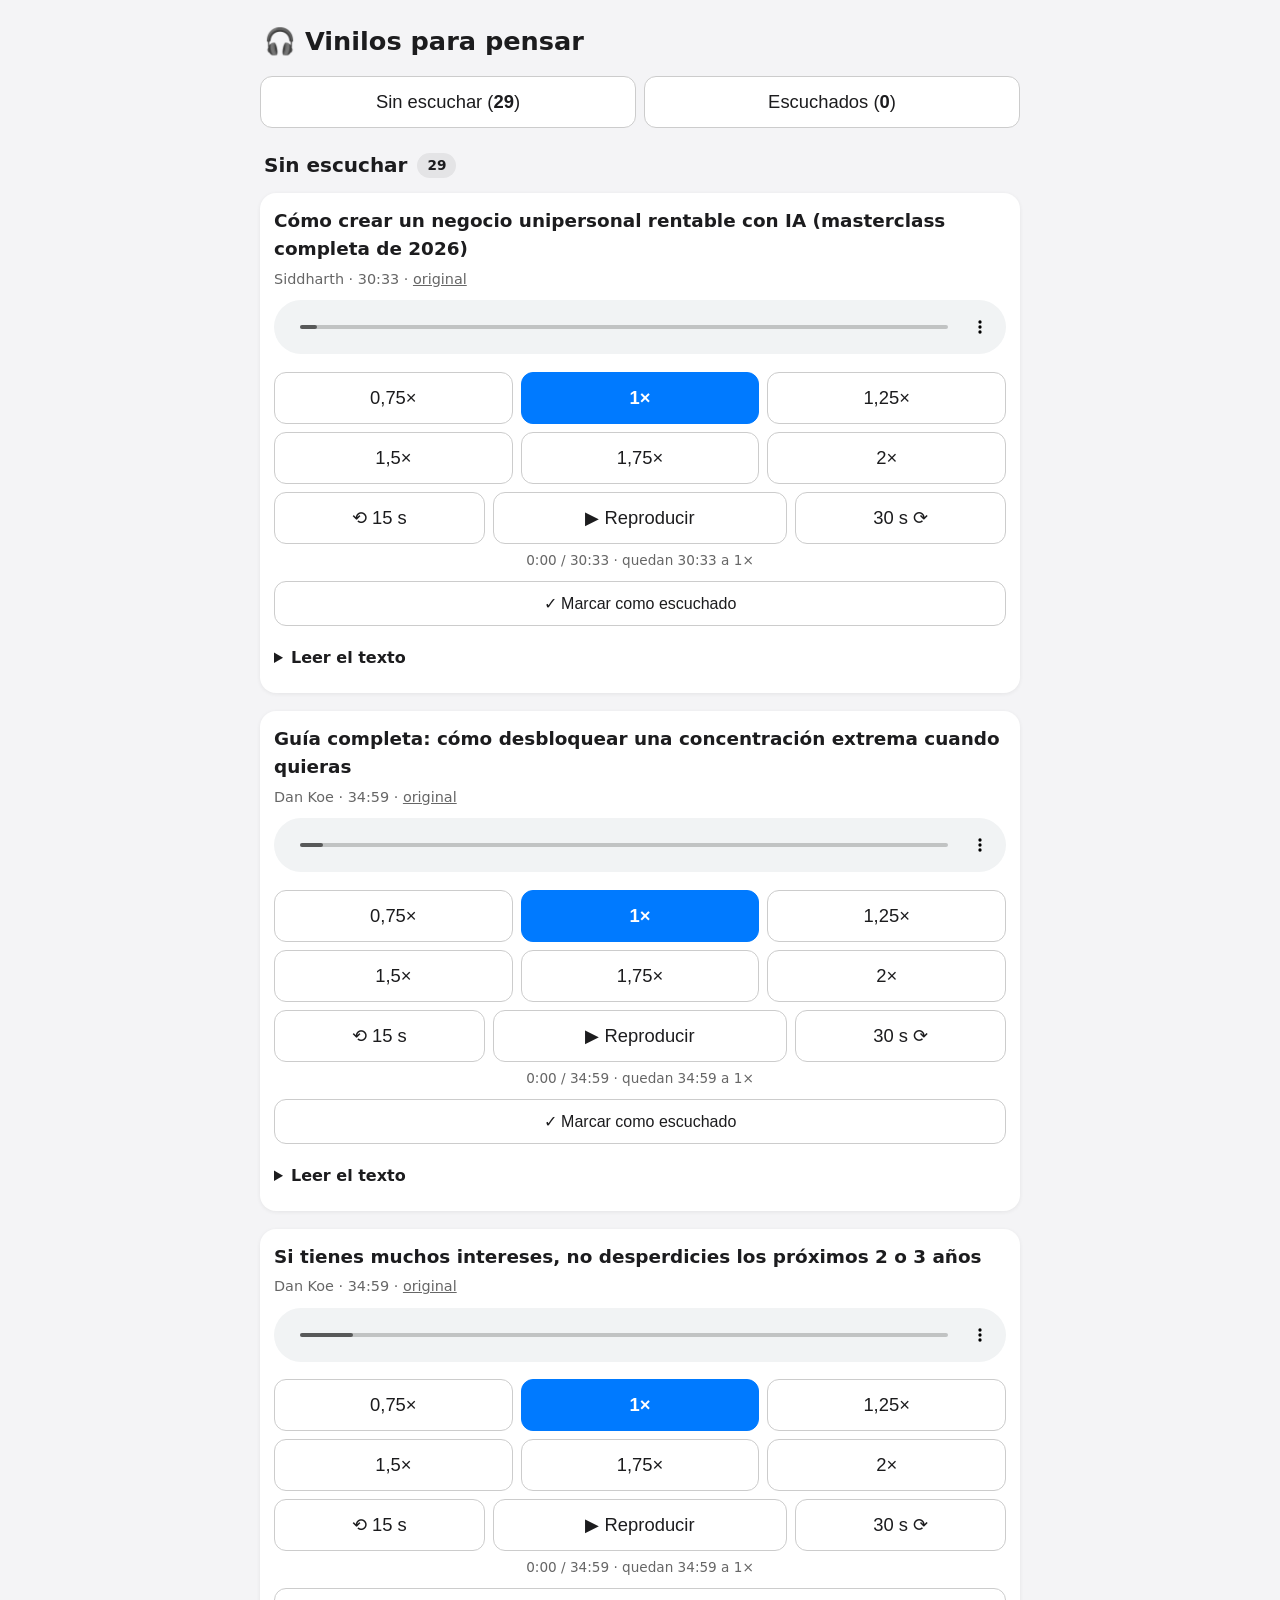
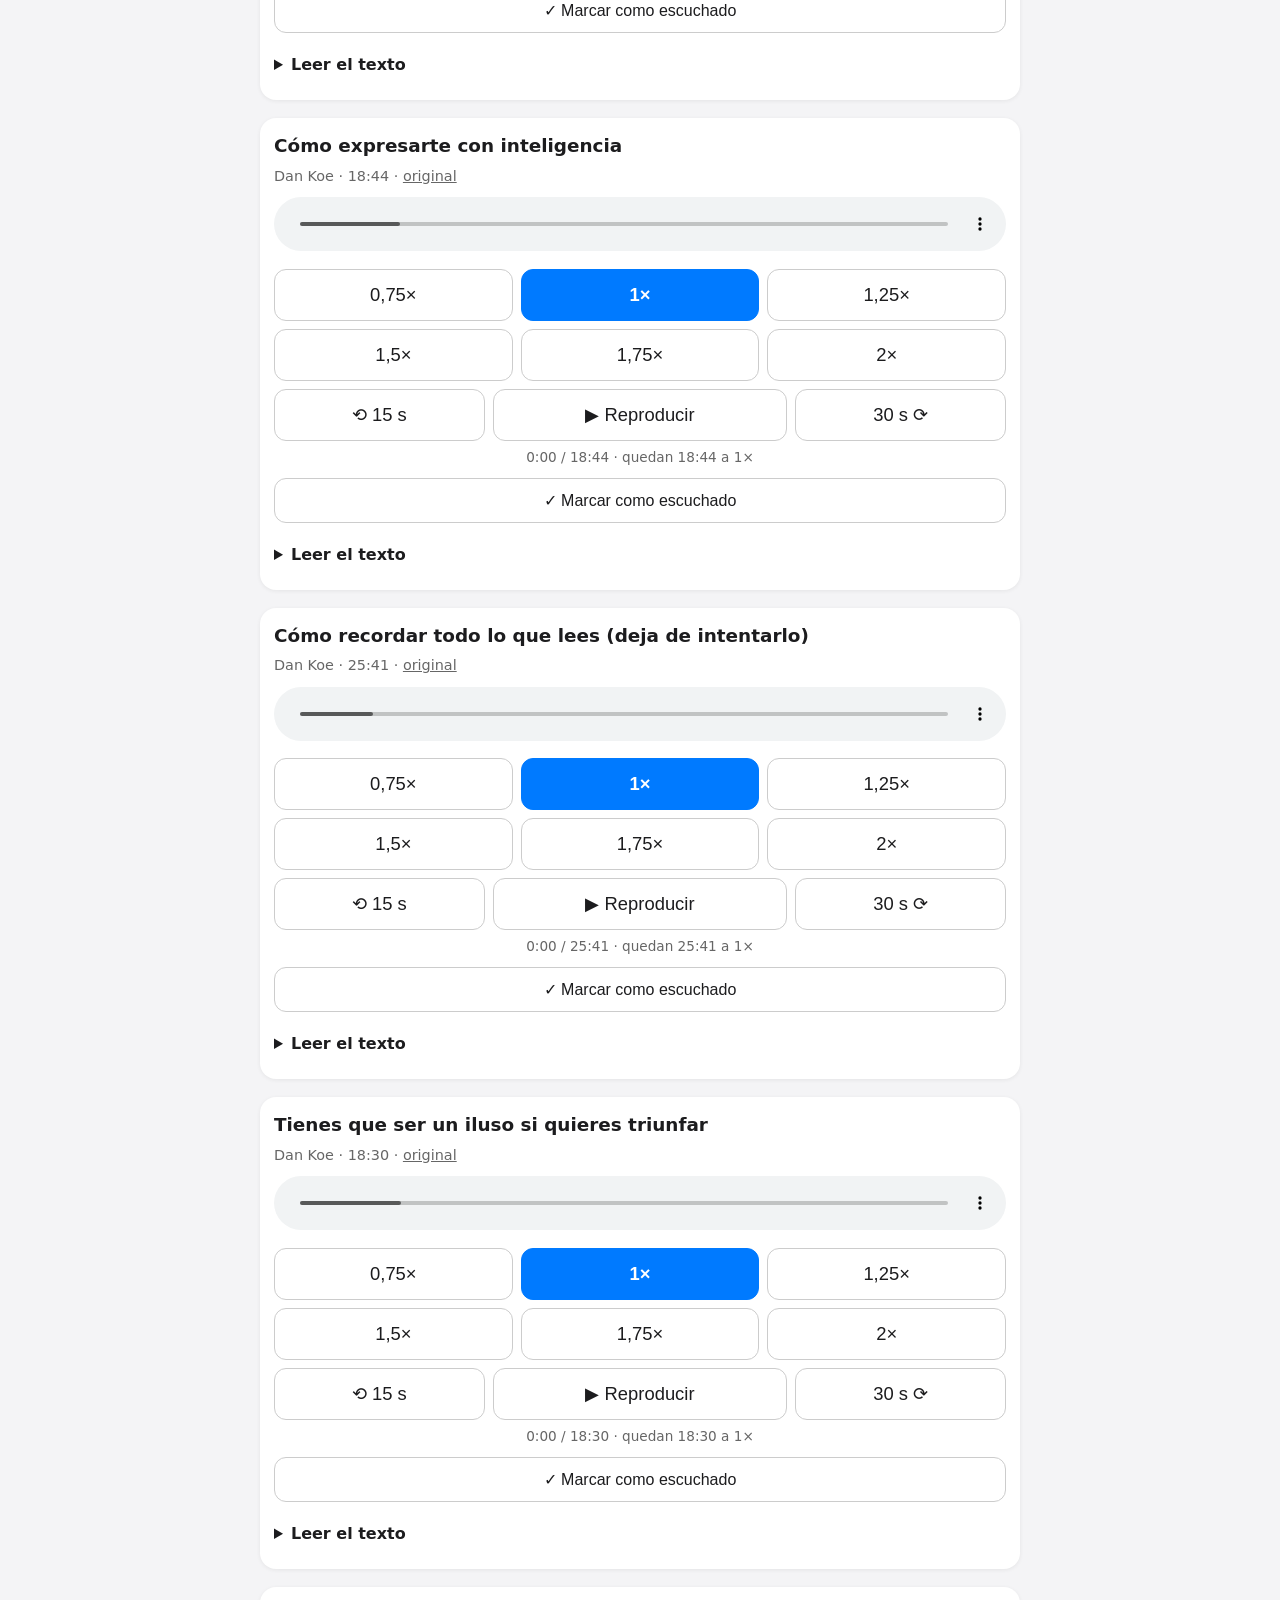
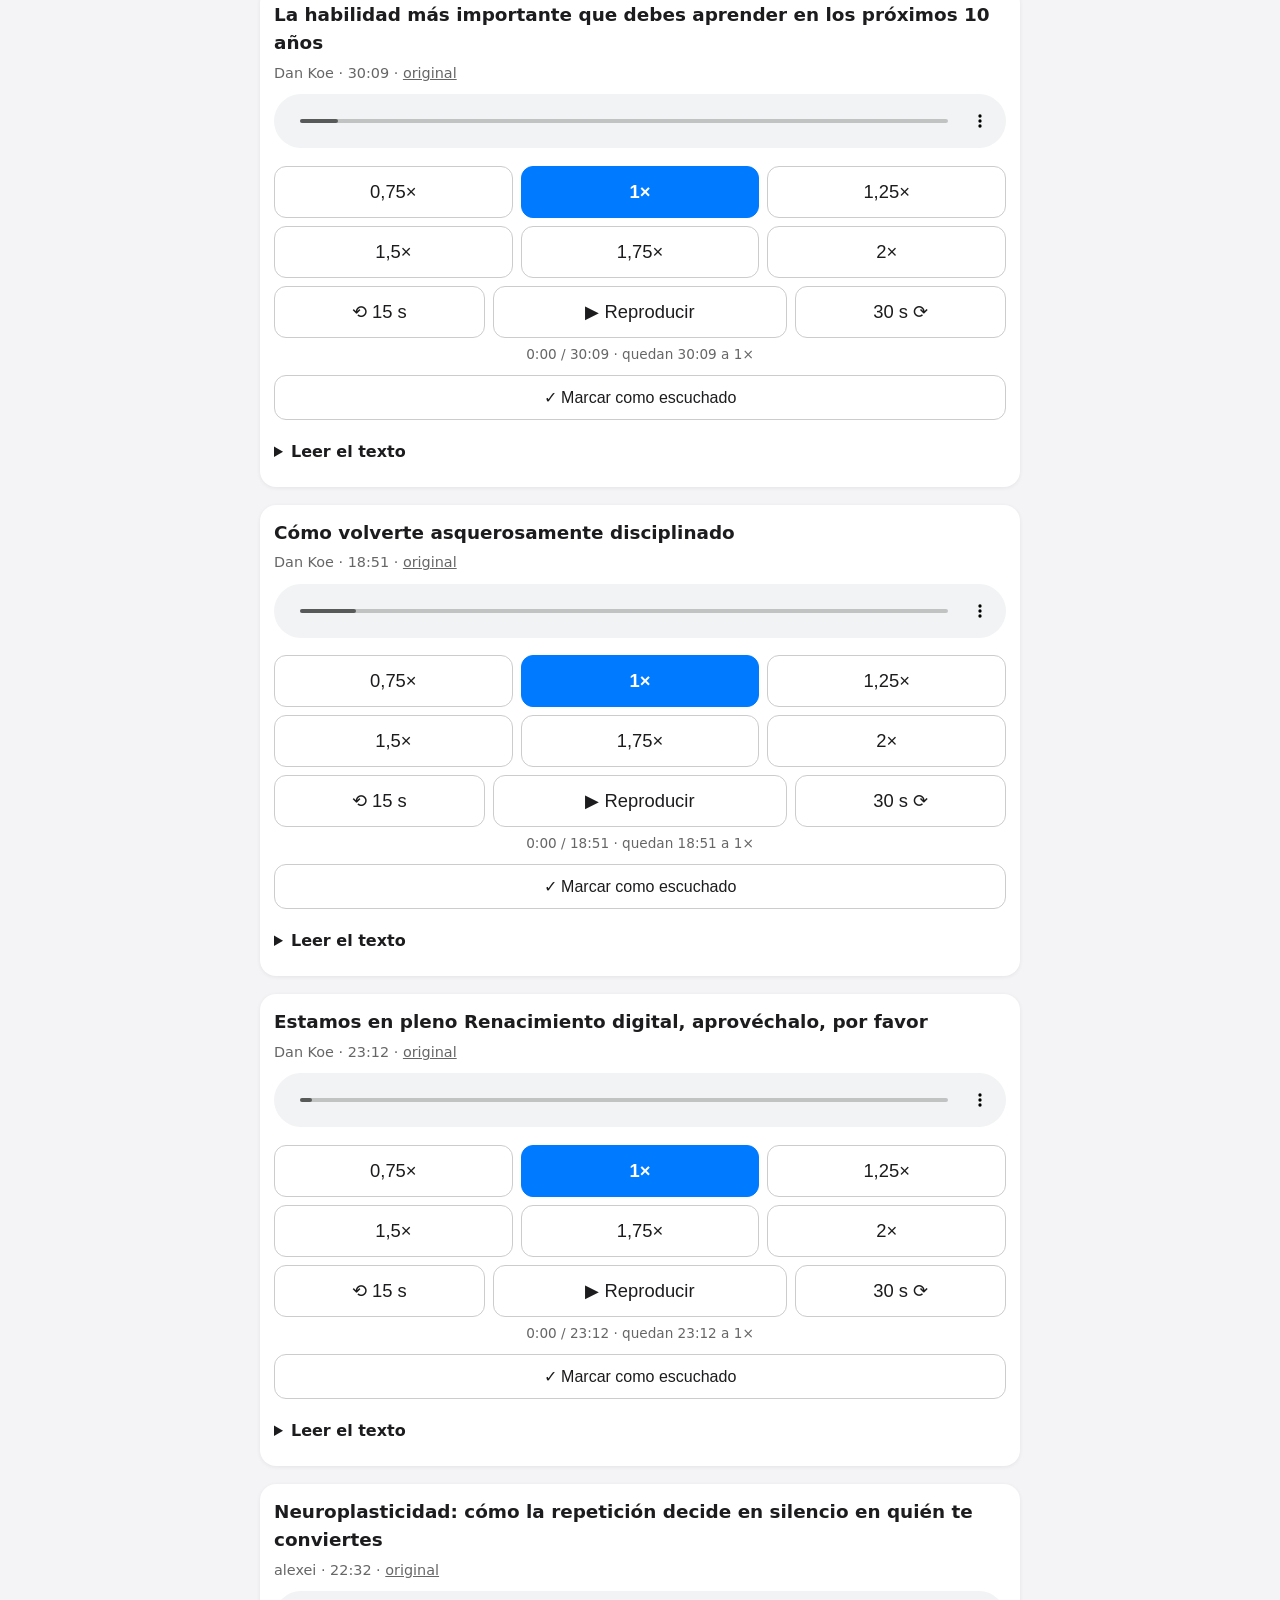
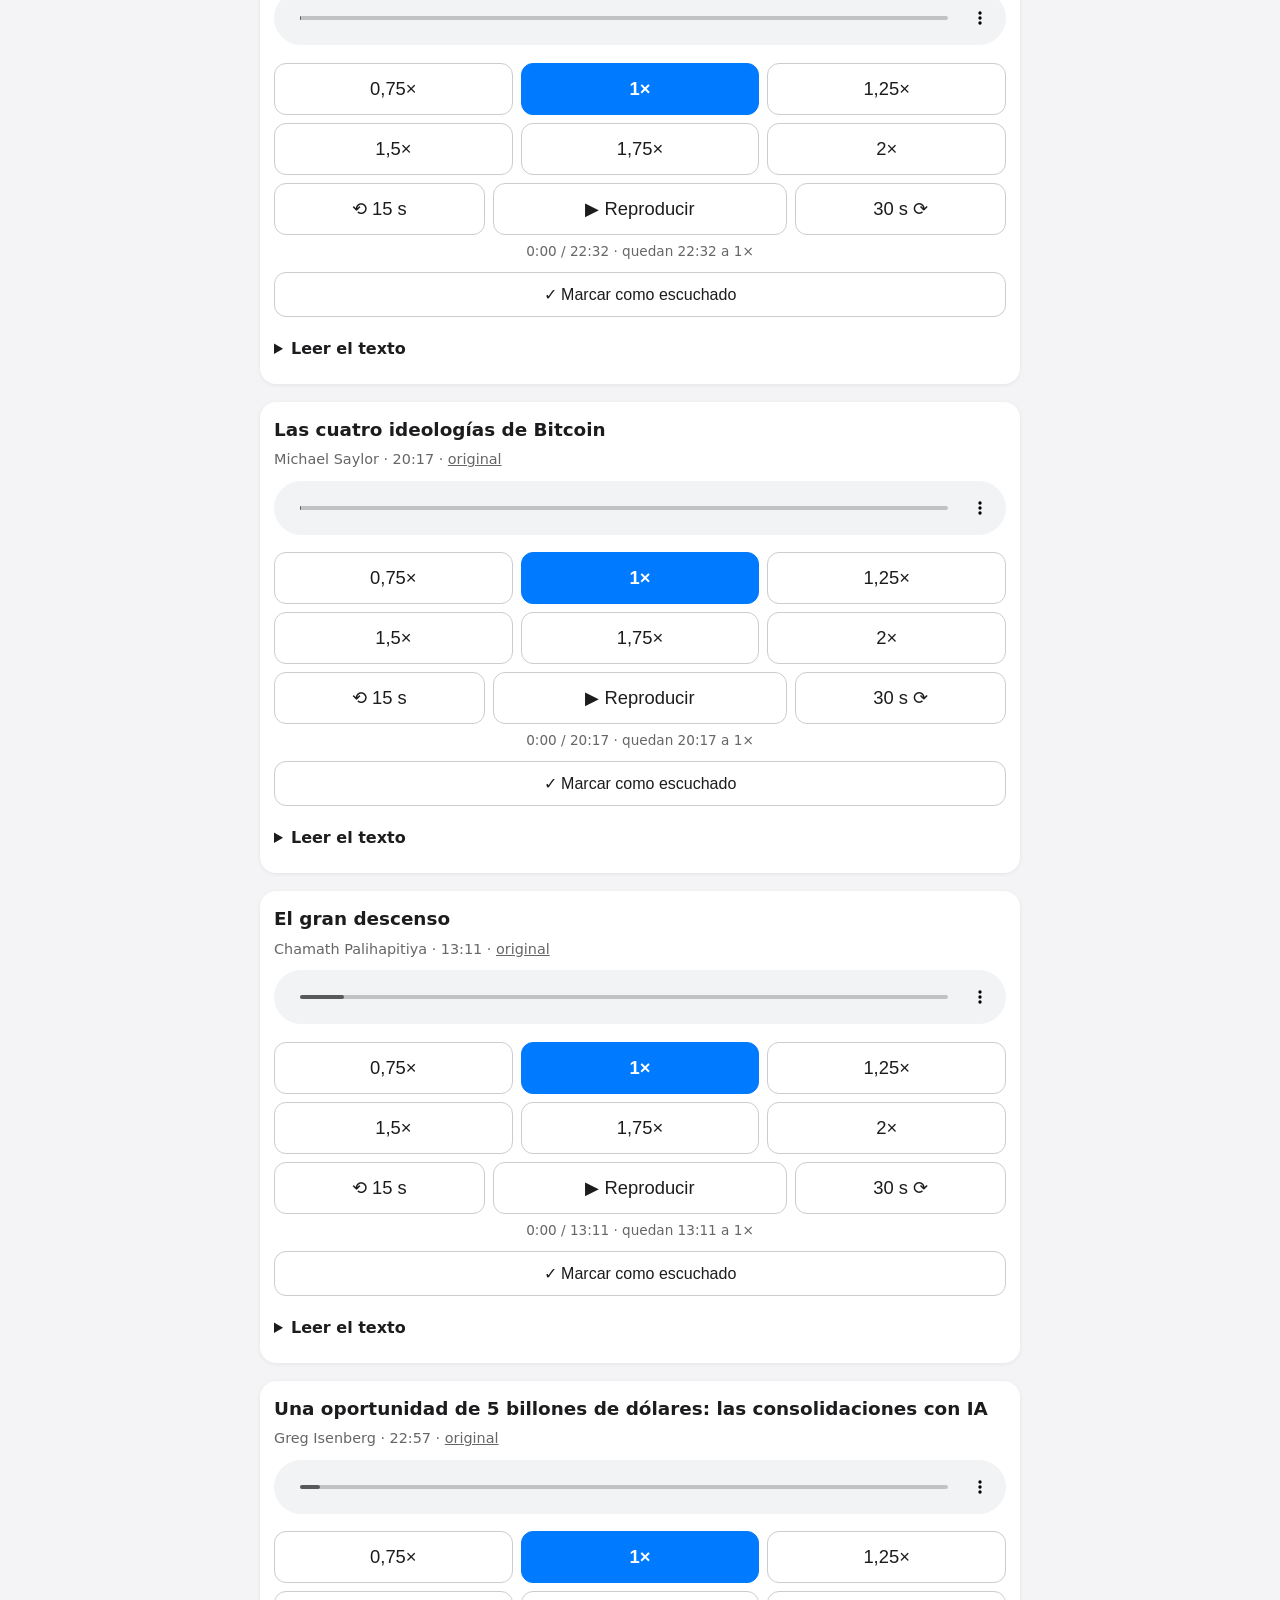
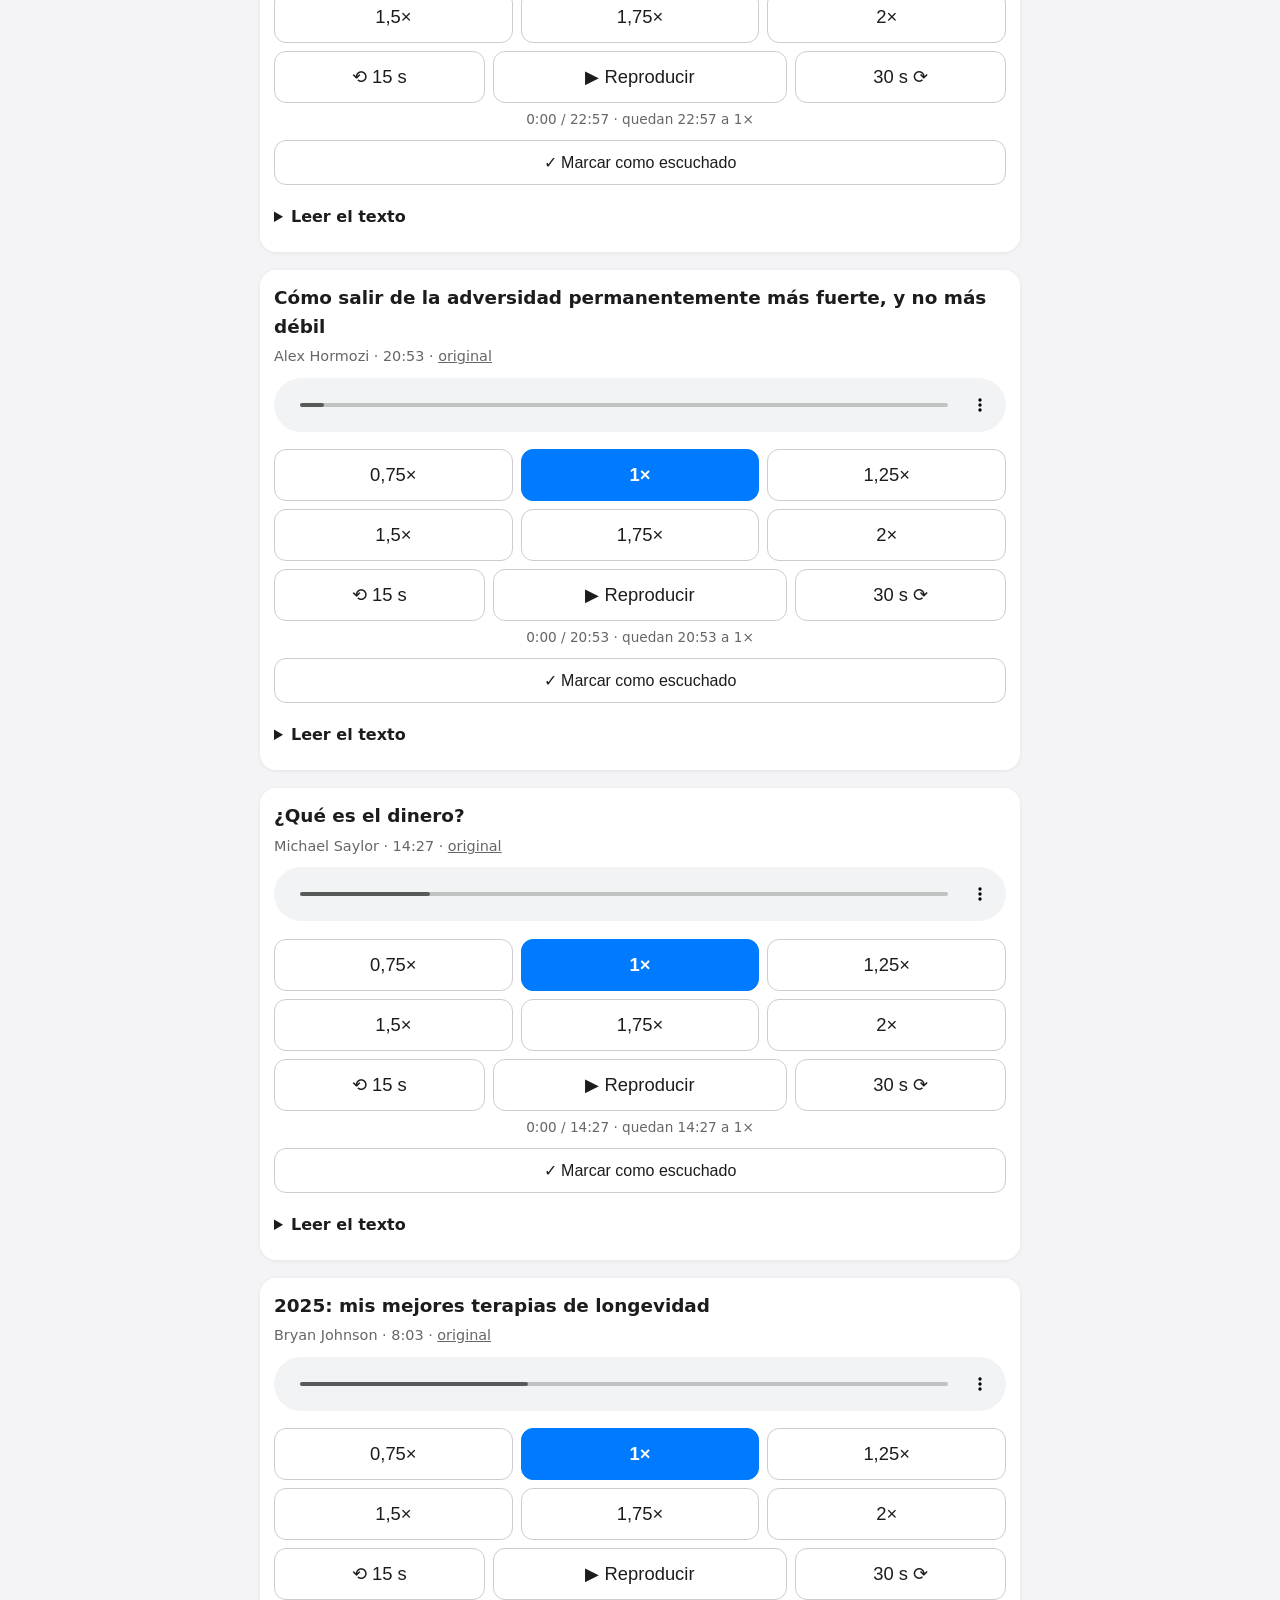
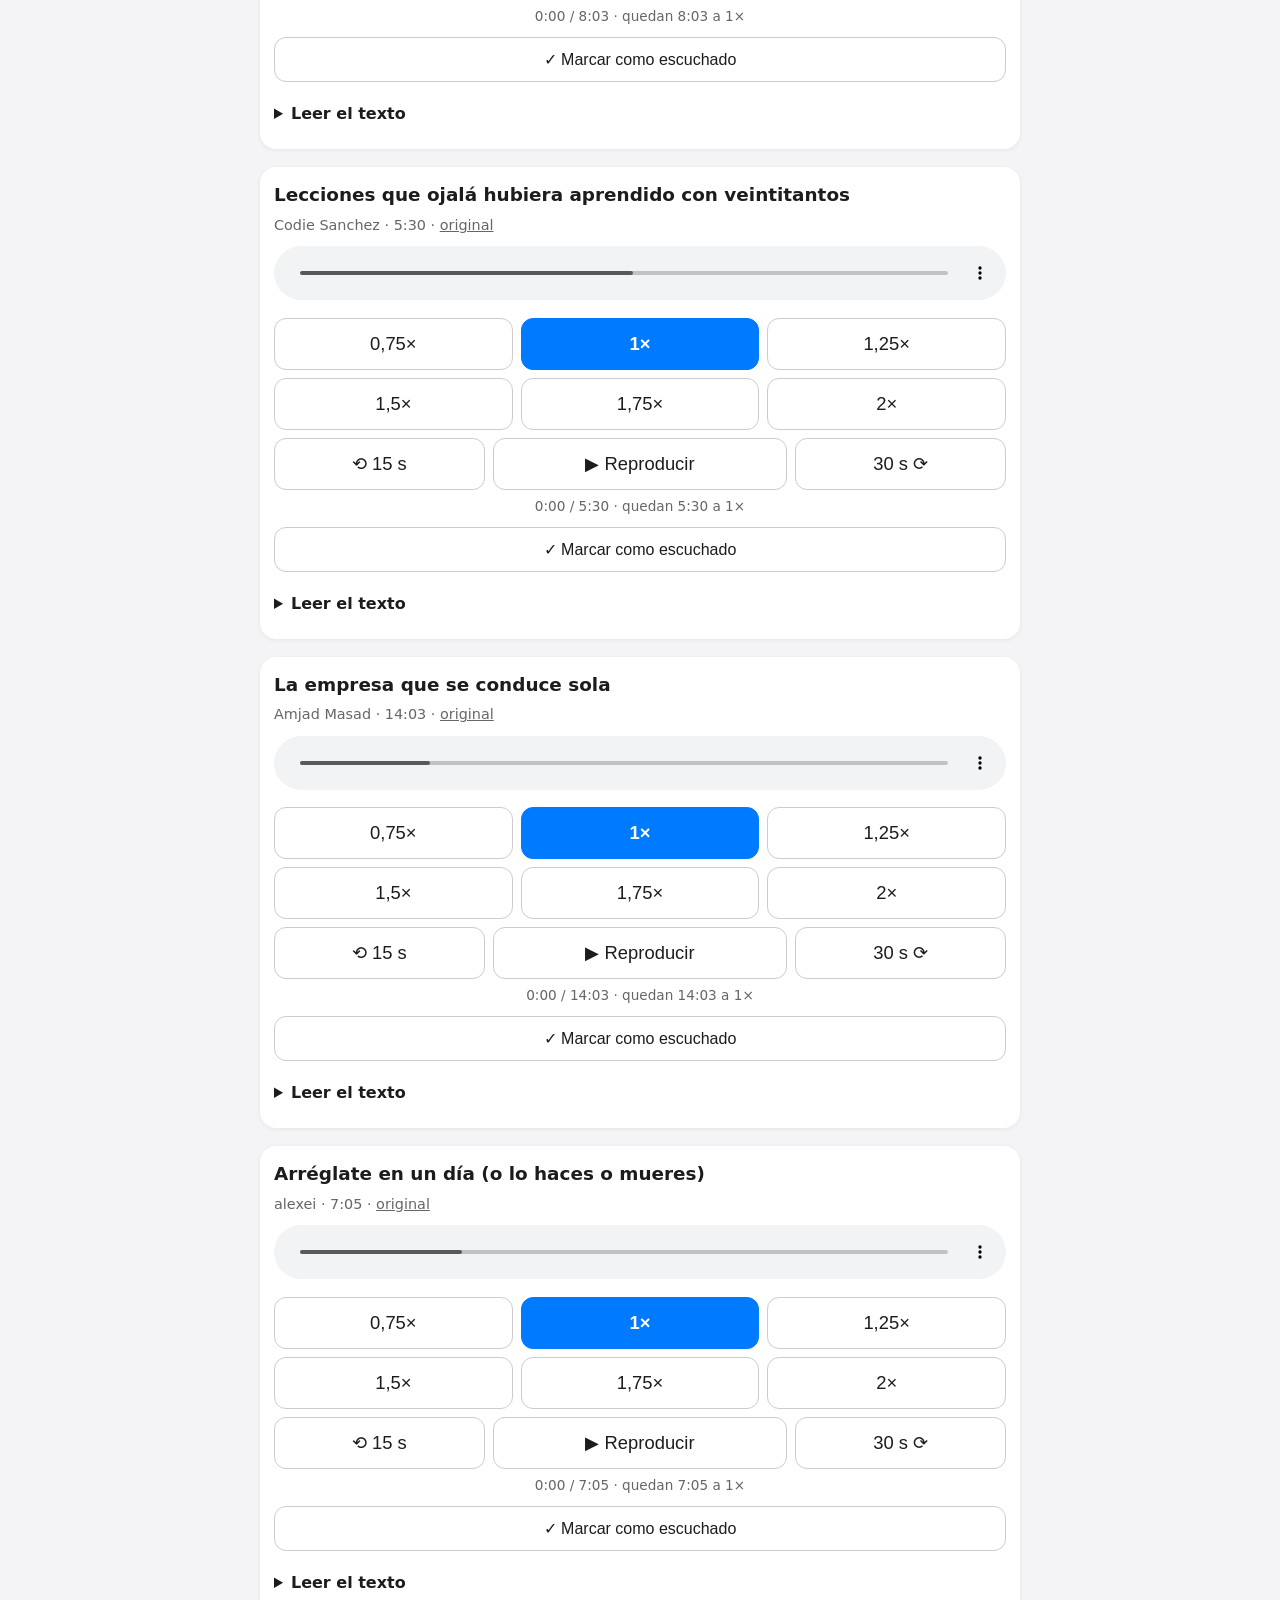
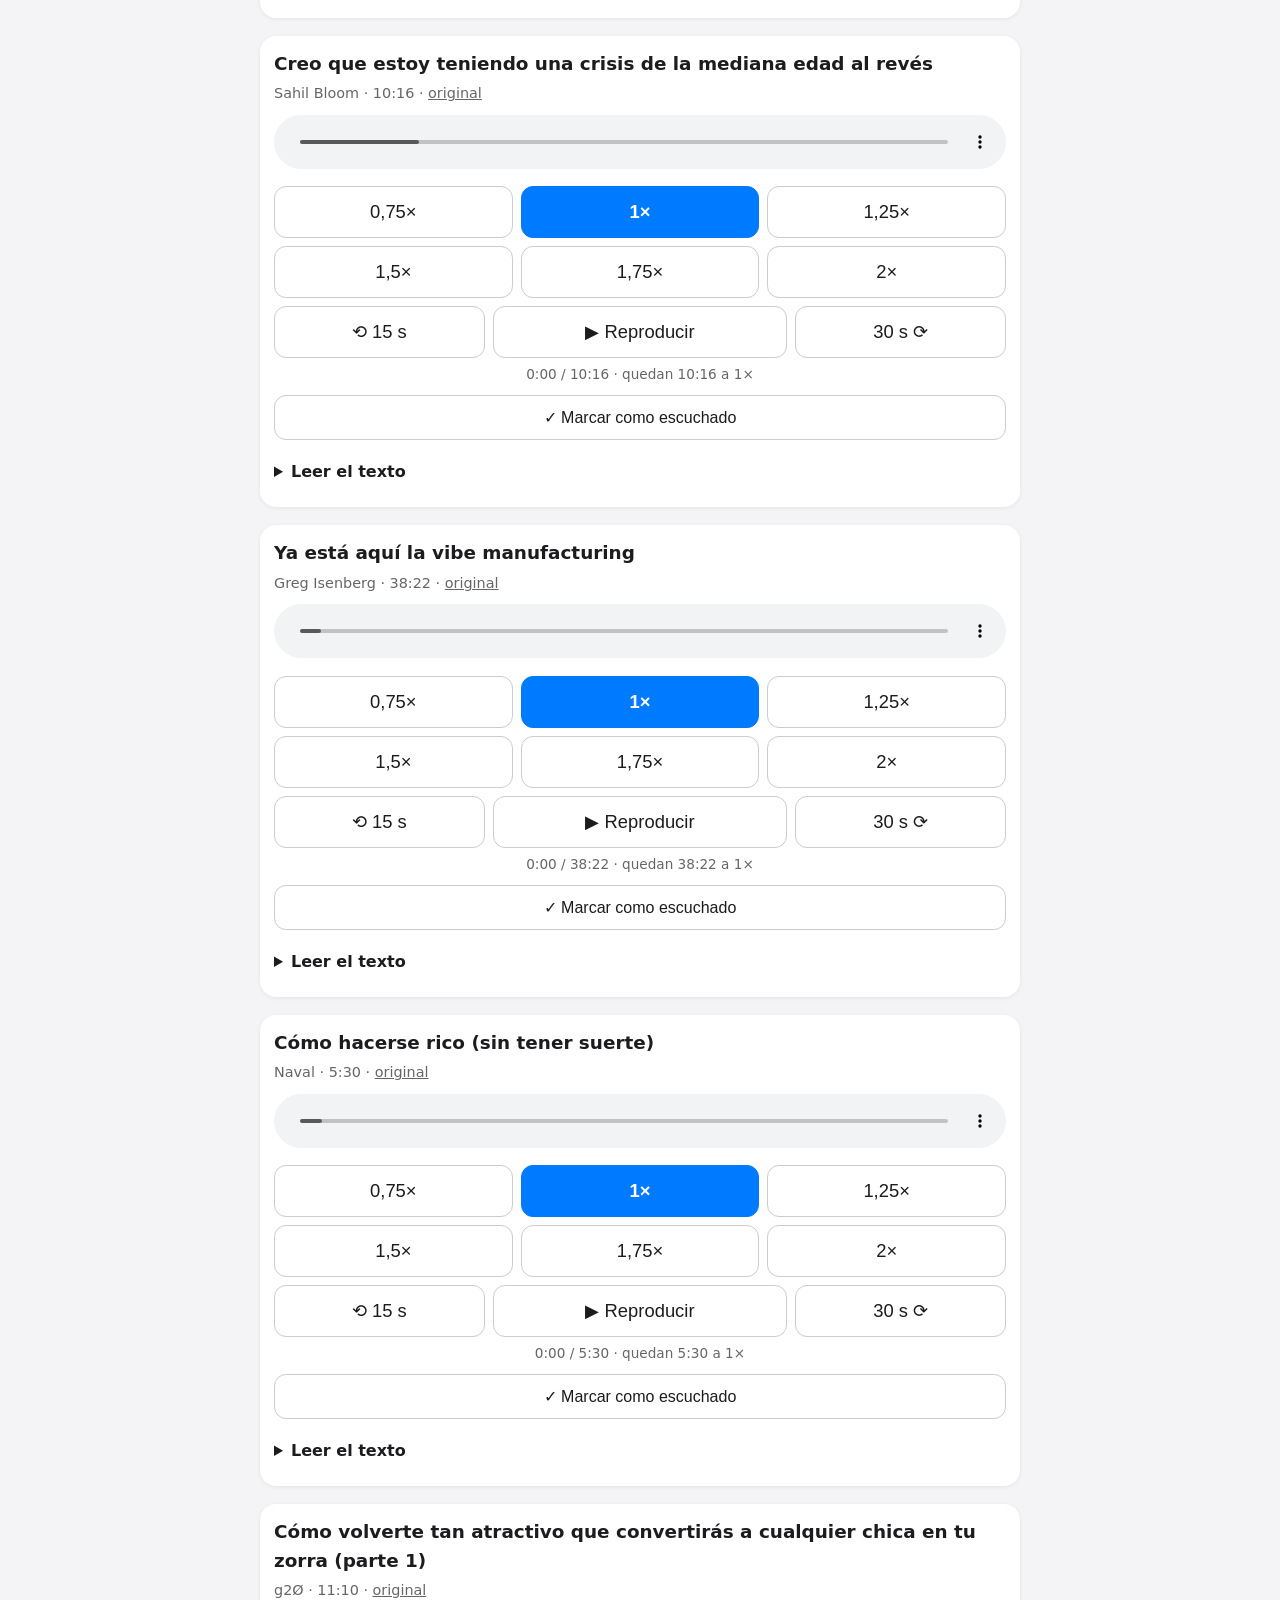
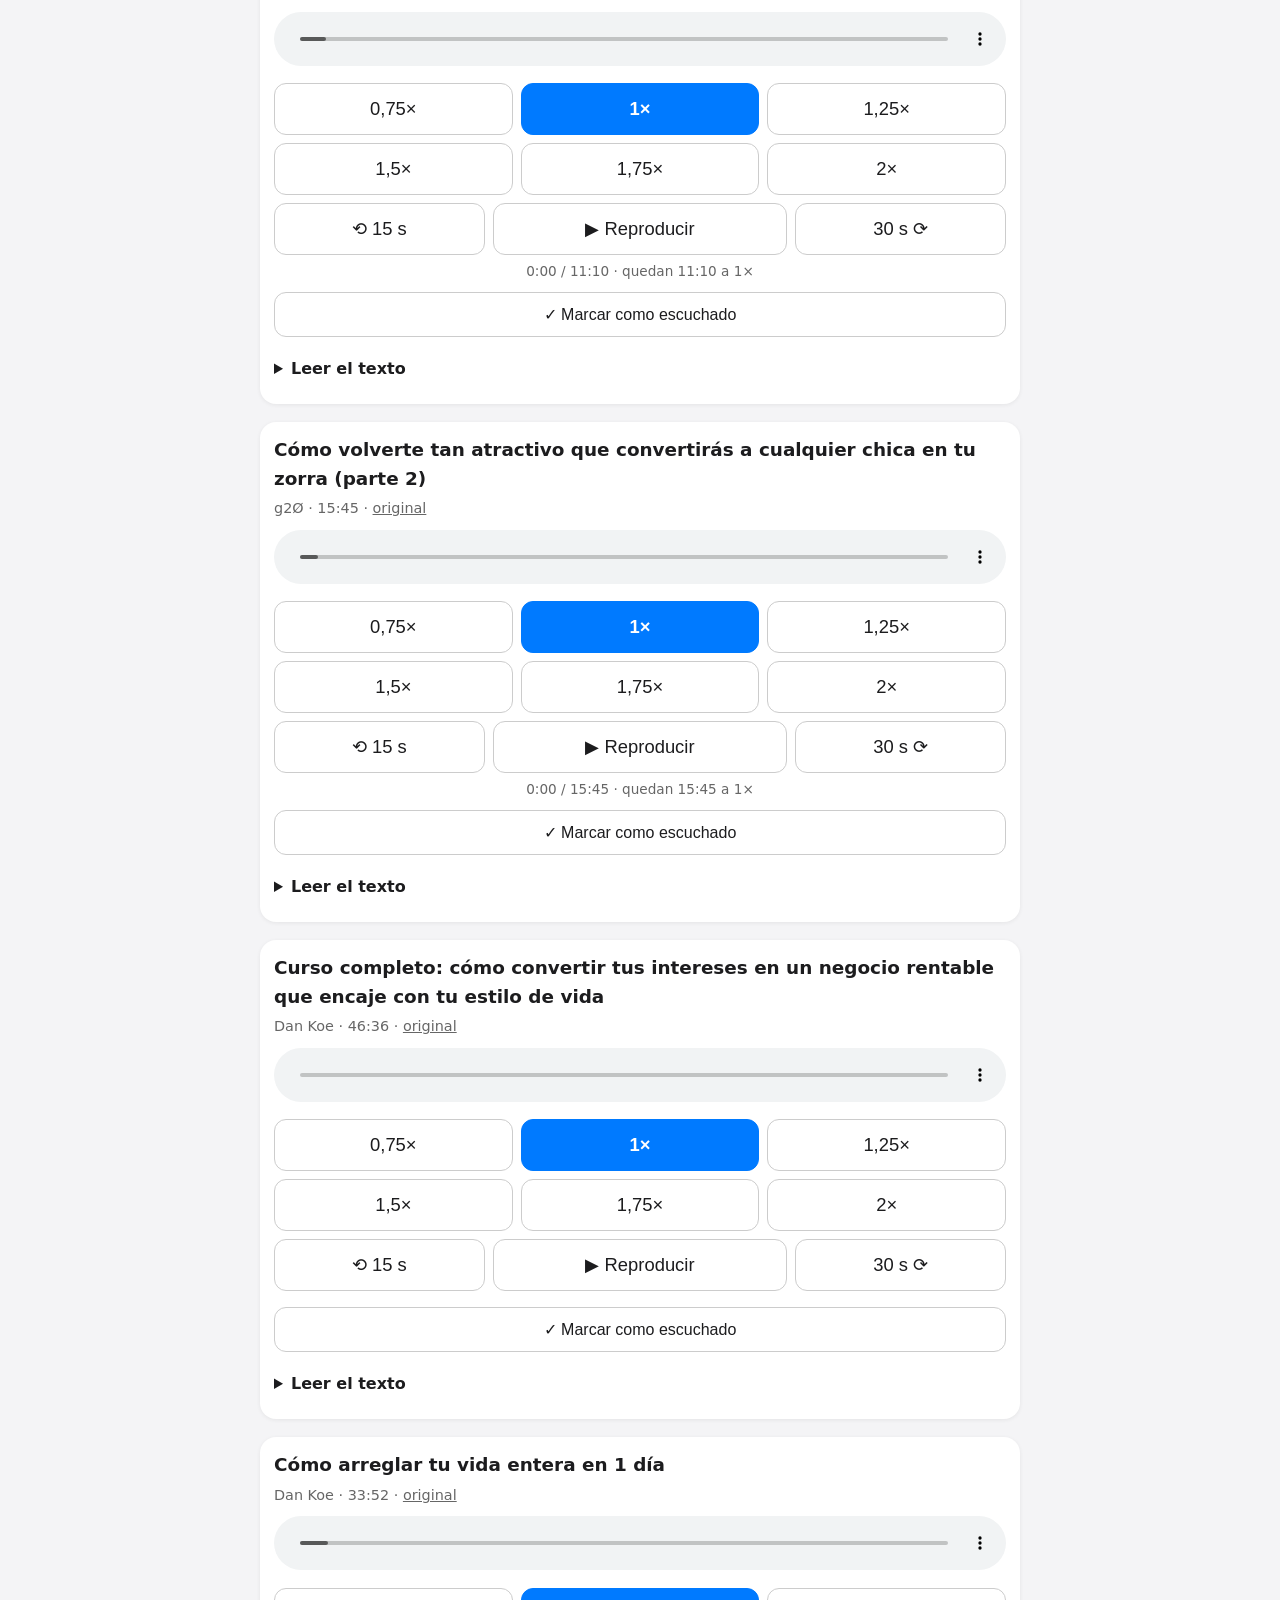
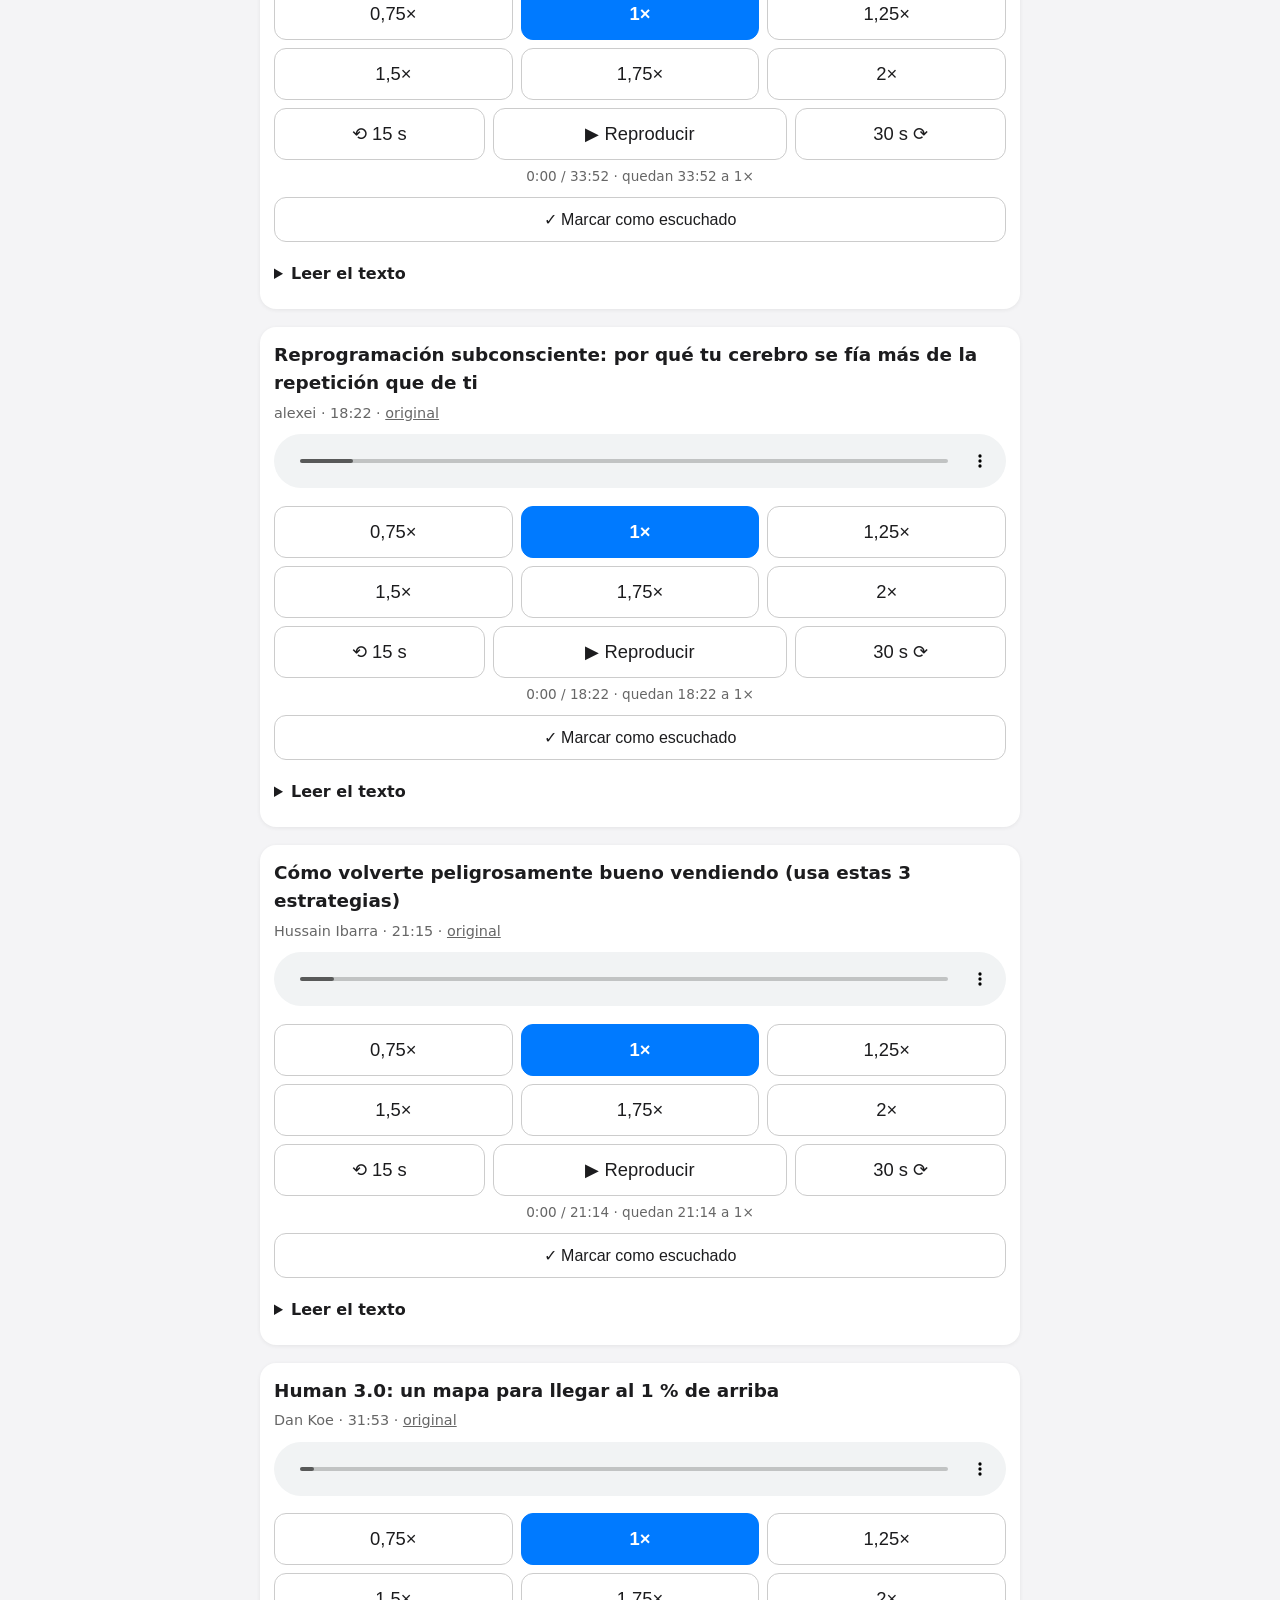
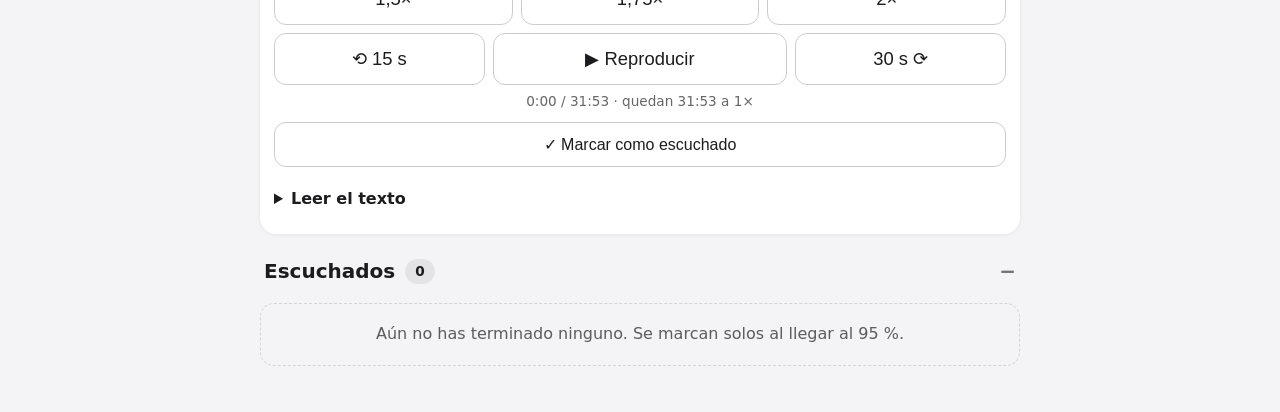
==== commit 34c40631: "Rediseño: secciones Sin escuchar / Escuchados Co-authored-by: davidpardal <davidpardal@users.noreply" ====
--- a/index.html
+++ b/index.html
@@ -17,16 +17,32 @@
 button.on{background:#007aff;color:#fff;border-color:#007aff;font-weight:600}
 .pos{font-size:.85rem;color:#666;margin-top:6px;text-align:center}
 details{margin-top:12px}summary{font-weight:600;padding:8px 0;cursor:pointer}
+h2.sec,summary.sec{display:flex;align-items:center;gap:10px;font-size:1.25rem;margin:22px 4px 12px;scroll-margin-top:12px}
+.sec .n{font-size:.85rem;font-weight:600;padding:2px 10px;border-radius:999px;background:#0001}
+#s-done>summary.sec{cursor:pointer;padding:0}
+#s-done>summary.sec::after{content:'+';margin-left:auto;opacity:.6}#s-done[open]>summary.sec::after{content:'−'}
+.seg{display:grid;grid-template-columns:1fr 1fr;gap:8px;margin:0 0 6px}
+.bar{height:5px;border-radius:3px;background:#0001;overflow:hidden;margin-top:8px}.bar i{display:block;height:100%;width:0;background:#007aff}
+.bar.z{display:none}
+button.mk{width:100%;margin-top:10px;font-size:1rem;padding:12px 4px}
+.ep.done{opacity:.92}.ep.done h2::before{content:'✓ ';color:#34c759}
+.empty{padding:18px;text-align:center;opacity:.7;border:1px dashed #8886;border-radius:14px}
+@media(prefers-color-scheme:dark){.sec .n,.bar{background:#ffffff1a!important}.bar i{background:#0a84ff}}
 .txt h3{font-size:1.05rem;margin-top:1.2em}blockquote{border-left:4px solid #999;margin:0;padding-left:12px;opacity:.85}
 </style></head><body>
 <h1>🎧 Vinilos para pensar</h1>
-<section class="ep" data-id="siddharth-negocio-unipersonal">
+<nav class="seg"><button data-go="s-pend">Sin escuchar (<b class="np">0</b>)</button><button data-go="s-done">Escuchados (<b class="nd">0</b>)</button></nav>
+<h2 class="sec" id="s-pend">Sin escuchar <span class="n np">0</span></h2>
+<div id="pend">
+<section class="ep" data-id="siddharth-negocio-unipersonal" data-n="0" data-dur="1833">
 <h2>Cómo crear un negocio unipersonal rentable con IA (masterclass completa de 2026)</h2>
 <div class="meta">Siddharth · 30:33 · <a href="https://x.com/siddharthwv/status/2112549278619185518">original</a></div>
 <audio controls preload="metadata" src="ep/siddharth-negocio-unipersonal.mp3"></audio>
 <div class="speeds"><button class="sp" data-r="0.75">0,75×</button><button class="sp" data-r="1">1×</button><button class="sp" data-r="1.25">1,25×</button><button class="sp" data-r="1.5">1,5×</button><button class="sp" data-r="1.75">1,75×</button><button class="sp" data-r="2">2×</button></div>
 <div class="nav"><button class="bk">⟲ 15 s</button><button class="pp">▶︎ Reproducir</button><button class="fw">30 s ⟳</button></div>
 <div class="pos"></div>
+<div class="bar"><i></i></div>
+<button class="mk"></button>
 <details><summary>Leer el texto</summary><div class="txt"><p>En los primeros 90 días de 2026, Amazon anunció 16.000 despidos. Dell recortó otros 11.000. Oracle también inició una gran ronda de despidos, y algunas informaciones calculaban que podrían verse afectados hasta 30.000 empleos.</p>
 <p>A principios de mayo de 2026 ya se habían recortado más de 100.000 empleos tecnológicos en todo el mundo, según los datos que recopila Layoffs.fyi.</p>
 <p>Detrás de cada titular hay alguien que pensaba que por fin lo había conseguido.</p>
@@ -322,13 +338,15 @@
 <p>Haré lo que pueda por ayudarte.</p>
 <p>Sidd</p></div></details>
 </section>
-<section class="ep" data-id="dankoe-foco">
+<section class="ep" data-id="dankoe-foco" data-n="1" data-dur="2099">
 <h2>Guía completa: cómo desbloquear una concentración extrema cuando quieras</h2>
 <div class="meta">Dan Koe · 34:59 · <a href="https://x.com/thedankoe/status/2012956603297964167">original</a></div>
 <audio controls preload="metadata" src="ep/dankoe-foco.mp3"></audio>
 <div class="speeds"><button class="sp" data-r="0.75">0,75×</button><button class="sp" data-r="1">1×</button><button class="sp" data-r="1.25">1,25×</button><button class="sp" data-r="1.5">1,5×</button><button class="sp" data-r="1.75">1,75×</button><button class="sp" data-r="2">2×</button></div>
 <div class="nav"><button class="bk">⟲ 15 s</button><button class="pp">▶︎ Reproducir</button><button class="fw">30 s ⟳</button></div>
 <div class="pos"></div>
+<div class="bar"><i></i></div>
+<button class="mk"></button>
 <details><summary>Leer el texto</summary><div class="txt"><p>No has experimentado nada que se acerque a lo que eres capaz de hacer.</p>
 <p>Y si aprendes a desbloquear ese poder, puedes hacer lo que la mayoría de la gente considera imposible.</p>
 <p>Creen que tienen que matarse a trabajar 12 horas al día, como su emprendedor favorito, para ver algún tipo de resultado.</p>
@@ -558,13 +576,15 @@
 <p>Tienes que invertir en tu cartera de fracasos hasta que puedas permitirte triunfar.</p>
 <p>– Dan</p></div></details>
 </section>
-<section class="ep" data-id="dankoe-intereses">
+<section class="ep" data-id="dankoe-intereses" data-n="2" data-dur="2099">
 <h2>Si tienes muchos intereses, no desperdicies los próximos 2 o 3 años</h2>
 <div class="meta">Dan Koe · 34:59 · <a href="https://x.com/thedankoe/status/2010042119121957316">original</a></div>
 <audio controls preload="metadata" src="ep/dankoe-intereses.mp3"></audio>
 <div class="speeds"><button class="sp" data-r="0.75">0,75×</button><button class="sp" data-r="1">1×</button><button class="sp" data-r="1.25">1,25×</button><button class="sp" data-r="1.5">1,5×</button><button class="sp" data-r="1.75">1,75×</button><button class="sp" data-r="2">2×</button></div>
 <div class="nav"><button class="bk">⟲ 15 s</button><button class="pp">▶︎ Reproducir</button><button class="fw">30 s ⟳</button></div>
 <div class="pos"></div>
+<div class="bar"><i></i></div>
+<button class="mk"></button>
 <details><summary>Leer el texto</summary><div class="txt"><p>La sociedad te hizo creer que tener muchos intereses era una debilidad.</p>
 <p>Ve al colegio.</p>
 <p>Saca un título.</p>
@@ -811,13 +831,15 @@
 <p>Gracias por leer.</p>
 <p>– Dan</p></div></details>
 </section>
-<section class="ep" data-id="dankoe-articular">
+<section class="ep" data-id="dankoe-articular" data-n="3" data-dur="1124">
 <h2>Cómo expresarte con inteligencia</h2>
 <div class="meta">Dan Koe · 18:44 · <a href="https://x.com/thedankoe/status/2011827303962329458">original</a></div>
 <audio controls preload="metadata" src="ep/dankoe-articular.mp3"></audio>
 <div class="speeds"><button class="sp" data-r="0.75">0,75×</button><button class="sp" data-r="1">1×</button><button class="sp" data-r="1.25">1,25×</button><button class="sp" data-r="1.5">1,5×</button><button class="sp" data-r="1.75">1,75×</button><button class="sp" data-r="2">2×</button></div>
 <div class="nav"><button class="bk">⟲ 15 s</button><button class="pp">▶︎ Reproducir</button><button class="fw">30 s ⟳</button></div>
 <div class="pos"></div>
+<div class="bar"><i></i></div>
+<button class="mk"></button>
 <details><summary>Leer el texto</summary><div class="txt"><p>De pequeño, siempre me atraía la gente que sonaba inteligente.</p>
 <p>Gente como Alan Watts, Jordan Peterson, Daniel Schmachtenberger u otras personas capaces de explicar ideas profundas de una forma interesante. La mayoría de las veces no entendía lo que decían (o porque era demasiado joven o porque lo complicaban todo en exceso), pero, como sonaba inteligente y bien articulado, los escuchaba de todos modos y les daba mi respeto.</p>
 <p>La cuestión es que nunca pensé que yo pudiera hacer lo mismo.</p>
@@ -931,13 +953,15 @@
 <p>– Dan</p>
 <p>Envío cartas como esta una o dos veces por semana. Si prefieres recibirlas en tu bandeja de entrada para no depender de que el algoritmo te las enseñe, apúntate aquí. También puedes leer gratis mi libro, otras cartas, etcétera.</p></div></details>
 </section>
-<section class="ep" data-id="dankoe-recordar">
+<section class="ep" data-id="dankoe-recordar" data-n="4" data-dur="1541">
 <h2>Cómo recordar todo lo que lees (deja de intentarlo)</h2>
 <div class="meta">Dan Koe · 25:41 · <a href="https://x.com/thedankoe/status/2081415714636996844">original</a></div>
 <audio controls preload="metadata" src="ep/dankoe-recordar.mp3"></audio>
 <div class="speeds"><button class="sp" data-r="0.75">0,75×</button><button class="sp" data-r="1">1×</button><button class="sp" data-r="1.25">1,25×</button><button class="sp" data-r="1.5">1,5×</button><button class="sp" data-r="1.75">1,75×</button><button class="sp" data-r="2">2×</button></div>
 <div class="nav"><button class="bk">⟲ 15 s</button><button class="pp">▶︎ Reproducir</button><button class="fw">30 s ⟳</button></div>
 <div class="pos"></div>
+<div class="bar"><i></i></div>
+<button class="mk"></button>
 <details><summary>Leer el texto</summary><div class="txt"><blockquote><p>Si necesitas recordarlo, no es importante. Si es importante, lo recordarás.</p></blockquote>
 <p>La gente siente que, si no retiene el conocimiento de lo que lee, es un fracaso o ha perdido el tiempo, cuando ese no es en absoluto el sentido de leer.</p>
 <p>Para empezar, ¿por qué ibas a querer memorizar cada palabra de un libro?</p>
@@ -1111,13 +1135,15 @@
 <p>– Dan</p>
 <p>Si quieres escribir pero no sabes por dónde empezar, sobre qué escribir o nada sobre cómo crecer en redes sociales, plantéate apuntarte al bootcamp aquí.</p></div></details>
 </section>
-<section class="ep" data-id="dankoe-delirante">
+<section class="ep" data-id="dankoe-delirante" data-n="5" data-dur="1110">
 <h2>Tienes que ser un iluso si quieres triunfar</h2>
 <div class="meta">Dan Koe · 18:30 · <a href="https://x.com/thedankoe/status/2098813973714149757">original</a></div>
 <audio controls preload="metadata" src="ep/dankoe-delirante.mp3"></audio>
 <div class="speeds"><button class="sp" data-r="0.75">0,75×</button><button class="sp" data-r="1">1×</button><button class="sp" data-r="1.25">1,25×</button><button class="sp" data-r="1.5">1,5×</button><button class="sp" data-r="1.75">1,75×</button><button class="sp" data-r="2">2×</button></div>
 <div class="nav"><button class="bk">⟲ 15 s</button><button class="pp">▶︎ Reproducir</button><button class="fw">30 s ⟳</button></div>
 <div class="pos"></div>
+<div class="bar"><i></i></div>
+<button class="mk"></button>
 <details><summary>Leer el texto</summary><div class="txt"><p>Dime si te reconoces en alguna de estas:</p>
 <p>1) Sientes que te han mentido sobre cómo es una buena vida.</p>
 <p>Persigues un objetivo que suena bien cuando lo mencionas en una cena con la abuela. O un objetivo que no haría que tus padres te vieran como una decepción. Y no ves que vaya a ninguna parte.</p>
@@ -1239,13 +1265,15 @@
 <p>En la próxima carta, hablaremos de cómo darle gravedad a tus objetivos. Es decir, de cómo hacer que tus objetivos tengan tanto sentido que no puedas evitar alcanzarlos.</p>
 <p>– Dan</p></div></details>
 </section>
-<section class="ep" data-id="dankoe-habilidad">
+<section class="ep" data-id="dankoe-habilidad" data-n="6" data-dur="1809">
 <h2>La habilidad más importante que debes aprender en los próximos 10 años</h2>
 <div class="meta">Dan Koe · 30:09 · <a href="https://x.com/thedankoe/status/2009320195848872014">original</a></div>
 <audio controls preload="metadata" src="ep/dankoe-habilidad.mp3"></audio>
 <div class="speeds"><button class="sp" data-r="0.75">0,75×</button><button class="sp" data-r="1">1×</button><button class="sp" data-r="1.25">1,25×</button><button class="sp" data-r="1.5">1,5×</button><button class="sp" data-r="1.75">1,75×</button><button class="sp" data-r="2">2×</button></div>
 <div class="nav"><button class="bk">⟲ 15 s</button><button class="pp">▶︎ Reproducir</button><button class="fw">30 s ⟳</button></div>
 <div class="pos"></div>
+<div class="bar"><i></i></div>
+<button class="mk"></button>
 <details><summary>Leer el texto</summary><div class="txt"><p>La mayoría de las habilidades serán irrelevantes dentro de 10 o 20 años.</p>
 <p>Bueno, quizá… Al menos eso es lo que dice todo el mundo, y desde luego lo parece.</p>
 <p>Pero si eres una persona con mucha agencia, eso da igual. ¿Por qué? Porque tu éxito no depende de una habilidad concreta. No eres un especialista. No centraste tu mente (impidiéndote aprender fuera de ese foco) en el estatus de un trabajo bien pagado o de un título. Tienes una visión, y entiendes que, en el mundo actual, puedes adquirir cualquier habilidad o cualquier conocimiento para conseguir la vida que quieres.</p>
@@ -1413,13 +1441,15 @@
 <p>Dejo en tus manos decidir qué quieres hacer con esta información.</p>
 <p>– Dan</p></div></details>
 </section>
-<section class="ep" data-id="dankoe-disciplina">
+<section class="ep" data-id="dankoe-disciplina" data-n="7" data-dur="1131">
 <h2>Cómo volverte asquerosamente disciplinado</h2>
 <div class="meta">Dan Koe · 18:51 · <a href="https://x.com/thedankoe/status/2101361833940791607">original</a></div>
 <audio controls preload="metadata" src="ep/dankoe-disciplina.mp3"></audio>
 <div class="speeds"><button class="sp" data-r="0.75">0,75×</button><button class="sp" data-r="1">1×</button><button class="sp" data-r="1.25">1,25×</button><button class="sp" data-r="1.5">1,5×</button><button class="sp" data-r="1.75">1,75×</button><button class="sp" data-r="2">2×</button></div>
 <div class="nav"><button class="bk">⟲ 15 s</button><button class="pp">▶︎ Reproducir</button><button class="fw">30 s ⟳</button></div>
 <div class="pos"></div>
+<div class="bar"><i></i></div>
+<button class="mk"></button>
 <details><summary>Leer el texto</summary><div class="txt"><p>Dime si esto te suena.</p>
 <p>Quieres cambiar tu vida.</p>
 <p>Pero de verdad, con muchísimas ganas.</p>
@@ -1537,13 +1567,15 @@
 <p>Hablamos pronto.</p>
 <p>– Dan</p></div></details>
 </section>
-<section class="ep" data-id="dankoe-renacimiento">
+<section class="ep" data-id="dankoe-renacimiento" data-n="8" data-dur="1392">
 <h2>Estamos en pleno Renacimiento digital, aprovéchalo, por favor</h2>
 <div class="meta">Dan Koe · 23:12 · <a href="https://x.com/thedankoe/status/2093051293078261973">original</a></div>
 <audio controls preload="metadata" src="ep/dankoe-renacimiento.mp3"></audio>
 <div class="speeds"><button class="sp" data-r="0.75">0,75×</button><button class="sp" data-r="1">1×</button><button class="sp" data-r="1.25">1,25×</button><button class="sp" data-r="1.5">1,5×</button><button class="sp" data-r="1.75">1,75×</button><button class="sp" data-r="2">2×</button></div>
 <div class="nav"><button class="bk">⟲ 15 s</button><button class="pp">▶︎ Reproducir</button><button class="fw">30 s ⟳</button></div>
 <div class="pos"></div>
+<div class="bar"><i></i></div>
+<button class="mk"></button>
 <details><summary>Leer el texto</summary><div class="txt"><p>En el futuro habrá 3 tipos de personas.</p>
 <p>Y la brecha entre ellas se hace más grande cada día.</p>
 <p>Si quieres ganar en los próximos 5 a 10 años, es fundamental que evites convertirte en el número 1 o el 2.</p>
@@ -1707,13 +1739,15 @@
 <p>Gracias por leer.</p>
 <p>– Dan</p></div></details>
 </section>
-<section class="ep" data-id="alexei-neuroplasticidad">
+<section class="ep" data-id="alexei-neuroplasticidad" data-n="9" data-dur="1352">
 <h2>Neuroplasticidad: cómo la repetición decide en silencio en quién te conviertes</h2>
 <div class="meta">alexei · 22:32 · <a href="https://x.com/alexeixbt/status/2086051211271196886">original</a></div>
 <audio controls preload="metadata" src="ep/alexei-neuroplasticidad.mp3"></audio>
 <div class="speeds"><button class="sp" data-r="0.75">0,75×</button><button class="sp" data-r="1">1×</button><button class="sp" data-r="1.25">1,25×</button><button class="sp" data-r="1.5">1,5×</button><button class="sp" data-r="1.75">1,75×</button><button class="sp" data-r="2">2×</button></div>
 <div class="nav"><button class="bk">⟲ 15 s</button><button class="pp">▶︎ Reproducir</button><button class="fw">30 s ⟳</button></div>
 <div class="pos"></div>
+<div class="bar"><i></i></div>
+<button class="mk"></button>
 <details><summary>Leer el texto</summary><div class="txt"><p>En algún lugar existe una versión de ti más rica, más tranquila, más segura de sí misma, que se maneja mejor con la gente, más disciplinada y con menos miedo. Y esta es la parte que casi nadie explica bien: la distancia entre tú y esa persona no es talento, suerte ni genética. Es cableado. Cableado literal, físico, dentro de tu cráneo. Y el cableado puede cambiar.</p>
 <p>Eso es la neuroplasticidad. Cuando entiendes de verdad cómo funciona, dejas de verla como un dato científico curioso y empiezas a verla como lo que es: el único mecanismo que hay debajo de cada transformación que ha hecho jamás un ser humano. Toda persona que pasó de no tener un duro a ser rica, de la ansiedad a la calma, de la debilidad a la fuerza, de la falta de disciplina a la constancia implacable, lo hizo exactamente a través de este proceso, supiera cómo se llamaba o no. Y el mismo mecanismo, funcionando al revés, es la razón por la que la gente se queda atrapada justo en los patrones que le están arruinando la vida. La misma herramienta. Resultados opuestos. Solo depende de con qué la alimentes.</p>
 <h3>El siglo en que la ciencia se equivocó</h3>
@@ -1779,13 +1813,15 @@
 <p>La herramienta nunca faltó. Lleva funcionando todo este tiempo. La única elección real que tienes es si la repetición es intencionada.</p>
 <p>Espero que te haya servido para empezar. Apúntate aquí si quieres recibir más reflexiones, vídeos, libros, estrategias, artículos, etcétera.</p></div></details>
 </section>
-<section class="ep" data-id="saylor-ideologias-bitcoin">
+<section class="ep" data-id="saylor-ideologias-bitcoin" data-n="10" data-dur="1217">
 <h2>Las cuatro ideologías de Bitcoin</h2>
 <div class="meta">Michael Saylor · 20:17 · <a href="https://x.com/saylor/status/2062853047991103638">original</a></div>
 <audio controls preload="metadata" src="ep/saylor-ideologias-bitcoin.mp3"></audio>
 <div class="speeds"><button class="sp" data-r="0.75">0,75×</button><button class="sp" data-r="1">1×</button><button class="sp" data-r="1.25">1,25×</button><button class="sp" data-r="1.5">1,5×</button><button class="sp" data-r="1.75">1,75×</button><button class="sp" data-r="2">2×</button></div>
 <div class="nav"><button class="bk">⟲ 15 s</button><button class="pp">▶︎ Reproducir</button><button class="fw">30 s ⟳</button></div>
 <div class="pos"></div>
+<div class="bar"><i></i></div>
+<button class="mk"></button>
 <details><summary>Leer el texto</summary><div class="txt"><h3>Introducción</h3>
 <p>Bitcoin ya no es un experimento técnico limitado ni una protesta monetaria de nicho. Se ha convertido en la red monetaria digital dominante y en un activo global con profundas implicaciones para particulares, instituciones, empresas, bancos, mercados de capitales y Estados.</p>
 <p>A medida que Bitcoin crece, la comunidad que lo rodea se está diferenciando de forma natural en distintas escuelas de pensamiento. Estos grupos comparten la convicción de que Bitcoin es importante, pero difieren en cómo creen que Bitcoin debe evolucionar, integrarse, escalar y protegerse.</p>
@@ -1943,13 +1979,15 @@
 <p>La misión no es elegir entre pureza y adopción, ni entre innovación y estabilidad. La misión es garantizar que Bitcoin siga siendo Bitcoin mientras el mundo construye sobre él.</p>
 <p>Así es como Bitcoin alcanza todo su potencial.</p></div></details>
 </section>
-<section class="ep" data-id="chamath-gran-descenso">
+<section class="ep" data-id="chamath-gran-descenso" data-n="11" data-dur="791">
 <h2>El gran descenso</h2>
 <div class="meta">Chamath Palihapitiya · 13:11 · <a href="https://x.com/chamath/status/2072618494324027489">original</a></div>
 <audio controls preload="metadata" src="ep/chamath-gran-descenso.mp3"></audio>
 <div class="speeds"><button class="sp" data-r="0.75">0,75×</button><button class="sp" data-r="1">1×</button><button class="sp" data-r="1.25">1,25×</button><button class="sp" data-r="1.5">1,5×</button><button class="sp" data-r="1.75">1,75×</button><button class="sp" data-r="2">2×</button></div>
 <div class="nav"><button class="bk">⟲ 15 s</button><button class="pp">▶︎ Reproducir</button><button class="fw">30 s ⟳</button></div>
 <div class="pos"></div>
+<div class="bar"><i></i></div>
+<button class="mk"></button>
 <details><summary>Leer el texto</summary><div class="txt"><p>Hace quince años, Marc Andreessen escribió una tesis que en su momento iba a contracorriente: que el software se estaba comiendo el mundo. Tenía toda la razón. El ensayo ha envejecido hasta convertirse en algo muy poco común: una predicción que se cumplió de forma tan completa que su tesis es hoy el agua en la que nadamos todos. Todas las industrias que nombró acabaron devoradas. Y la mayoría de las que no nombró, también.</p>
 <p>Pero un ensayo tan bueno no solo cierra un tema: también abre el siguiente. Andreessen describió un mundo en el que el software iría consumiendo una industria tras otra. Lo que no describió del todo, porque la tecnología aún no existía de forma creíble, es qué ocurre cuando el software empieza a pensar.</p>
 <p>Esa es la historia ahora. Y para entender hacia dónde va, hay que entender la forma de lo que está pasando, porque es una forma que ya hemos visto antes.</p>
@@ -1989,13 +2027,15 @@
 <p>Andreessen tenía razón en que el software se comería el mundo. Lo que viene ahora es que la inteligencia hará lo mismo. El descenso, en sí mismo, es la clave de todo. El coste de la pericia está cayendo hacia cero y, cuando llegue ahí, la capacidad de construir algo extraordinario a partir de la ventaja propia ya no pertenecerá a unos pocos, sino a todos.</p>
 <p>Esa es la oportunidad, y es la mayor que he visto nunca.</p></div></details>
 </section>
-<section class="ep" data-id="isenberg-ai-rollups">
+<section class="ep" data-id="isenberg-ai-rollups" data-n="12" data-dur="1377">
 <h2>Una oportunidad de 5 billones de dólares: las consolidaciones con IA</h2>
 <div class="meta">Greg Isenberg · 22:57 · <a href="https://x.com/gregisenberg/status/2103927365977928019">original</a></div>
 <audio controls preload="metadata" src="ep/isenberg-ai-rollups.mp3"></audio>
 <div class="speeds"><button class="sp" data-r="0.75">0,75×</button><button class="sp" data-r="1">1×</button><button class="sp" data-r="1.25">1,25×</button><button class="sp" data-r="1.5">1,5×</button><button class="sp" data-r="1.75">1,75×</button><button class="sp" data-r="2">2×</button></div>
 <div class="nav"><button class="bk">⟲ 15 s</button><button class="pp">▶︎ Reproducir</button><button class="fw">30 s ⟳</button></div>
 <div class="pos"></div>
+<div class="bar"><i></i></div>
+<button class="mk"></button>
 <details><summary>Leer el texto</summary><div class="txt"><p>Voy a explicarte por qué deberías comprar una empresa y usar agentes de IA para triplicar su EBITDA. Al final de esta guía facilísima sabrás cómo encontrar la empresa adecuada, comprarla y gestionarla con agentes, hasta el nivel de las carpetas y las instrucciones. Es algo largo (unos 10-15 minutos de lectura), pero, si te interesa, merece la pena.</p>
 <p>Según McKinsey, de aquí a 2035 cambiarán de manos empresas estadounidenses por valor de unos 5 billones de dólares. La mayoría pertenecen a baby boomers que se acercan a la jubilación, y muchos de esos dueños no tienen a nadie preparado para comprárselas.</p>
 <p>En Bellingham, en el estado de Washington, hay una gestoría contable llamada Larson Gross. Se fundó en 1949. Tiene cinco oficinas y unos 200 empleados, y Thrive Holdings compró hace poco una participación en ella.</p>
@@ -2103,13 +2143,15 @@
 <p>Estoy contigo.</p>
 <p>Greg Isenberg</p></div></details>
 </section>
-<section class="ep" data-id="hormozi-adversidad">
+<section class="ep" data-id="hormozi-adversidad" data-n="13" data-dur="1253">
 <h2>Cómo salir de la adversidad permanentemente más fuerte, y no más débil</h2>
 <div class="meta">Alex Hormozi · 20:53 · <a href="https://x.com/AlexHormozi/status/2012971319315563010">original</a></div>
 <audio controls preload="metadata" src="ep/hormozi-adversidad.mp3"></audio>
 <div class="speeds"><button class="sp" data-r="0.75">0,75×</button><button class="sp" data-r="1">1×</button><button class="sp" data-r="1.25">1,25×</button><button class="sp" data-r="1.5">1,5×</button><button class="sp" data-r="1.75">1,75×</button><button class="sp" data-r="2">2×</button></div>
 <div class="nav"><button class="bk">⟲ 15 s</button><button class="pp">▶︎ Reproducir</button><button class="fw">30 s ⟳</button></div>
 <div class="pos"></div>
+<div class="bar"><i></i></div>
+<button class="mk"></button>
 <details><summary>Leer el texto</summary><div class="txt"><p>Este año empezó de forma distinta a todos los demás: sin mi madre. Murió de forma inesperada a finales de 2025. Con este telón de fondo, me sorprendí pensando qué hace que algunas personas mantengan sus compromisos y otras los rompan. Ese «o te hace o te rompe» tiene muchos nombres, pero yo lo llamaré fortaleza mental.</p>
 <p>La fortaleza mental no es algo que se tiene o no se tiene. Son cuatro habilidades distintas que puedes medir y mejorar: la tolerancia (cuánta adversidad aguantas antes de que cambie tu conducta), la entereza (lo drásticamente que cambias cuando ocurre), la resiliencia (lo rápido que te recuperas) y la adaptabilidad (si acabas mejor o peor que antes). Voy a explicar cómo creo que funciona cada una y cómo desarrollarlas.</p>
 <p>Y antes de entrar en materia, quiero dejar claro que no digo que el duelo sea algo malo, ni que haya una forma correcta o incorrecta de vivirlo. Ni que tengas que «aguantarte y tirar». Por favor, haz lo que quieras. Esto no es un púlpito.</p>
@@ -2182,13 +2224,15 @@
 <p>Para que no haya dudas: no digo que tengas que anestesiarte ni dejar de sentir tus emociones. Digo que no necesitas actuar según tus emociones. Dicho de otro modo, que te sientas fatal no significa que tengas que comportarte fatal, tratar fatal a los demás ni tratarte fatal a ti mismo. Creo que separar lo que sentimos de cómo nos comportamos es una señal de madurez, que no tiene casi nada que ver con la edad que tengas, sino con lo hábil que seas.</p>
 <p>Y eso significa que puedes trabajarlo. Y si eso no es un mensaje de esperanza, no sé qué lo es.</p></div></details>
 </section>
-<section class="ep" data-id="saylor-que-es-dinero">
+<section class="ep" data-id="saylor-que-es-dinero" data-n="14" data-dur="867">
 <h2>¿Qué es el dinero?</h2>
 <div class="meta">Michael Saylor · 14:27 · <a href="https://x.com/saylor/status/2088600395257934028">original</a></div>
 <audio controls preload="metadata" src="ep/saylor-que-es-dinero.mp3"></audio>
 <div class="speeds"><button class="sp" data-r="0.75">0,75×</button><button class="sp" data-r="1">1×</button><button class="sp" data-r="1.25">1,25×</button><button class="sp" data-r="1.5">1,5×</button><button class="sp" data-r="1.75">1,75×</button><button class="sp" data-r="2">2×</button></div>
 <div class="nav"><button class="bk">⟲ 15 s</button><button class="pp">▶︎ Reproducir</button><button class="fw">30 s ⟳</button></div>
 <div class="pos"></div>
+<div class="bar"><i></i></div>
+<button class="mk"></button>
 <details><summary>Leer el texto</summary><div class="txt"><h3>El dinero es energía</h3>
 <p>En *What Is Money? The Saylor Series*, Robert Breedlove y yo partimos de una pregunta sencilla y la seguimos a lo largo de la historia de la civilización, la tecnología, la economía y Bitcoin.</p>
 <p>La respuesta es directa:</p>
@@ -2307,13 +2351,15 @@
 <p>Bitcoin es la solución de ingeniería al problema del dinero.</p>
 <p>El dinero es energía. Bitcoin es energía monetaria digital.</p></div></details>
 </section>
-<section class="ep" data-id="bryanjohnson-longevidad">
+<section class="ep" data-id="bryanjohnson-longevidad" data-n="15" data-dur="483">
 <h2>2025: mis mejores terapias de longevidad</h2>
 <div class="meta">Bryan Johnson · 8:03 · <a href="https://x.com/bryan_johnson/status/2013421487336890670">original</a></div>
 <audio controls preload="metadata" src="ep/bryanjohnson-longevidad.mp3"></audio>
 <div class="speeds"><button class="sp" data-r="0.75">0,75×</button><button class="sp" data-r="1">1×</button><button class="sp" data-r="1.25">1,25×</button><button class="sp" data-r="1.5">1,5×</button><button class="sp" data-r="1.75">1,75×</button><button class="sp" data-r="2">2×</button></div>
 <div class="nav"><button class="bk">⟲ 15 s</button><button class="pp">▶︎ Reproducir</button><button class="fw">30 s ⟳</button></div>
 <div class="pos"></div>
+<div class="bar"><i></i></div>
+<button class="mk"></button>
 <details><summary>Leer el texto</summary><div class="txt"><p>Te conviene guardarte esto.</p>
 <p>Llevo ya cinco años con esto de la longevidad y 2025 ha sido nuestro mejor año hasta ahora.</p>
 <p>+ lo que empecé
@@ -2392,13 +2438,15 @@
 + ejercicio (fuerza, cardio, flexibilidad)</p>
 <p>Haz estas cosas y tu fuerza de voluntad aumentará, lo que te permitirá crear hábitos más duraderos. El sueño es lo número uno porque es el interruptor maestro de todas tus demás funciones biológicas. Construye tu vida en torno al sueño.</p></div></details>
 </section>
-<section class="ep" data-id="codiesanchez-lecciones-20">
+<section class="ep" data-id="codiesanchez-lecciones-20" data-n="16" data-dur="330">
 <h2>Lecciones que ojalá hubiera aprendido con veintitantos</h2>
 <div class="meta">Codie Sanchez · 5:30 · <a href="https://x.com/Codie_Sanchez/status/2009723215925653671">original</a></div>
 <audio controls preload="metadata" src="ep/codiesanchez-lecciones-20.mp3"></audio>
 <div class="speeds"><button class="sp" data-r="0.75">0,75×</button><button class="sp" data-r="1">1×</button><button class="sp" data-r="1.25">1,25×</button><button class="sp" data-r="1.5">1,5×</button><button class="sp" data-r="1.75">1,75×</button><button class="sp" data-r="2">2×</button></div>
 <div class="nav"><button class="bk">⟲ 15 s</button><button class="pp">▶︎ Reproducir</button><button class="fw">30 s ⟳</button></div>
 <div class="pos"></div>
+<div class="bar"><i></i></div>
+<button class="mk"></button>
 <details><summary>Leer el texto</summary><div class="txt"><p>Tengo 39 años.</p>
 <p>Si tienes veintitantos, esto no es un consejo del tipo «haz esto y ganarás». Es más bien una perspectiva que no tienes hasta que has vivido unos cuantos ciclos y has visto cómo muchas cosas que antes te tomabas muy en serio o salían bien… o no importaban en absoluto.</p>
 <p>Así que léelo despacio, quédate con lo que te resuene e ignora el resto.</p>
@@ -2441,13 +2489,15 @@
 <p>37. Ser rico es genial. Cualquiera que te diga lo contrario te está mintiendo.</p>
 <p>38. Hay una correlación curiosamente alta entre trabajar más y ganar más. No eres un maleducado: estás en modo construcción.</p></div></details>
 </section>
-<section class="ep" data-id="amasad-empresa-autonoma">
+<section class="ep" data-id="amasad-empresa-autonoma" data-n="17" data-dur="843">
 <h2>La empresa que se conduce sola</h2>
 <div class="meta">Amjad Masad · 14:03 · <a href="https://x.com/amasad/status/2077802290304684404">original</a></div>
 <audio controls preload="metadata" src="ep/amasad-empresa-autonoma.mp3"></audio>
 <div class="speeds"><button class="sp" data-r="0.75">0,75×</button><button class="sp" data-r="1">1×</button><button class="sp" data-r="1.25">1,25×</button><button class="sp" data-r="1.5">1,5×</button><button class="sp" data-r="1.75">1,75×</button><button class="sp" data-r="2">2×</button></div>
 <div class="nav"><button class="bk">⟲ 15 s</button><button class="pp">▶︎ Reproducir</button><button class="fw">30 s ⟳</button></div>
 <div class="pos"></div>
+<div class="bar"><i></i></div>
+<button class="mk"></button>
 <details><summary>Leer el texto</summary><div class="txt"><p>Estamos empezando a ver qué pasa cuando una empresa aprende a funcionar por sí misma.</p>
 <p>En los últimos seis meses, los ingenieros de Replit casi han triplicado su producción de código. Los tiempos de revisión se han mantenido estables. Las reversiones y los incidentes de producto no han subido. Las métricas de calidad han mejorado y los lanzamientos se han acelerado. No se ha producido ninguna de las contrapartidas típicas que cabría esperar.</p>
 <p>Aunque el código es la parte visible, lo que está pasando bajo la superficie es mucho más interesante.</p>
@@ -2496,13 +2546,15 @@
 <p>Estamos trabajando duro en construirlo ahora mismo.</p>
 <p>Viendo todos los gráficos de arriba, no tendrás que esperar mucho.</p></div></details>
 </section>
-<section class="ep" data-id="alexei-arreglate-1-dia">
+<section class="ep" data-id="alexei-arreglate-1-dia" data-n="18" data-dur="425">
 <h2>Arréglate en un día (o lo haces o mueres)</h2>
 <div class="meta">alexei · 7:05 · <a href="https://x.com/alexeixbt/status/2030706322346230270">original</a></div>
 <audio controls preload="metadata" src="ep/alexei-arreglate-1-dia.mp3"></audio>
 <div class="speeds"><button class="sp" data-r="0.75">0,75×</button><button class="sp" data-r="1">1×</button><button class="sp" data-r="1.25">1,25×</button><button class="sp" data-r="1.5">1,5×</button><button class="sp" data-r="1.75">1,75×</button><button class="sp" data-r="2">2×</button></div>
 <div class="nav"><button class="bk">⟲ 15 s</button><button class="pp">▶︎ Reproducir</button><button class="fw">30 s ⟳</button></div>
 <div class="pos"></div>
+<div class="bar"><i></i></div>
+<button class="mk"></button>
 <details><summary>Leer el texto</summary><div class="txt"><p>No necesitas 21 días para arreglar tu vida. Ni 90, ni siquiera siete. Necesitas un día, una decisión, un momento en el que dejes de mentirte y por fin hagas lo que hay que hacer. Porque la verdad es que no necesitas más tiempo. Necesitas más verdad.</p>
 <p>Hoy te voy a dar algo que nadie más te dará. Un sistema de 24 horas para reiniciar tu mente, tu energía y tu rumbo. Esto no es motivación. ¡Esto es la guerra!</p>
 <p>Vamos a arreglarte hoy.</p>
@@ -2550,13 +2602,15 @@
 <p>No estás roto. Solo estás enterrado bajo la comodidad, bajo el miedo, bajo el ruido. Pero un día, un solo día sincero, centrado e intenso, puede cambiar la trayectoria de toda tu vida. No porque te hayas convertido en otra persona, sino porque por fin has dejado de fingir.</p>
 <p>Si esto te ha llegado, no te limites a seguir deslizando: actúa, arréglate hoy y haz clic aquí para unirte a mi Telegram, donde comparto cada día ideas sobre mentalidad. Subamos de nivel cada día.</p></div></details>
 </section>
-<section class="ep" data-id="sahilbloom-crisis-al-reves">
+<section class="ep" data-id="sahilbloom-crisis-al-reves" data-n="19" data-dur="616">
 <h2>Creo que estoy teniendo una crisis de la mediana edad al revés</h2>
 <div class="meta">Sahil Bloom · 10:16 · <a href="https://x.com/SahilBloom/status/2086461221067215058">original</a></div>
 <audio controls preload="metadata" src="ep/sahilbloom-crisis-al-reves.mp3"></audio>
 <div class="speeds"><button class="sp" data-r="0.75">0,75×</button><button class="sp" data-r="1">1×</button><button class="sp" data-r="1.25">1,25×</button><button class="sp" data-r="1.5">1,5×</button><button class="sp" data-r="1.75">1,75×</button><button class="sp" data-r="2">2×</button></div>
 <div class="nav"><button class="bk">⟲ 15 s</button><button class="pp">▶︎ Reproducir</button><button class="fw">30 s ⟳</button></div>
 <div class="pos"></div>
+<div class="bar"><i></i></div>
+<button class="mk"></button>
 <details><summary>Leer el texto</summary><div class="txt"><p>«Creo que estoy teniendo una crisis de la mediana edad».</p>
 <p>Eso es lo que me dijo durante una cena, hace unas semanas, un amigo al que llamaré Joe. Joe tiene cuarenta y pocos. Ha tenido una buena carrera, en ascenso constante, en el mundo de las finanzas. Está casado y tiene dos hijos, de 7 y 4 años. Vive en las afueras de Nueva York y va y viene a la ciudad para trabajar.</p>
 <p>En muchos sentidos, veo a Joe como una especie de arquetipo del sueño. Buen trabajo. Buena familia. Buena vida.</p>
@@ -2614,13 +2668,15 @@
 <p>Estoy teniendo una crisis de la mediana edad al revés. Y no podría estar más contento.</p>
 <p>¿Quién se apunta?</p></div></details>
 </section>
-<section class="ep" data-id="isenberg-vibe-manufacturing">
+<section class="ep" data-id="isenberg-vibe-manufacturing" data-n="20" data-dur="2302">
 <h2>Ya está aquí la vibe manufacturing</h2>
 <div class="meta">Greg Isenberg · 38:22 · <a href="https://x.com/gregisenberg/status/2106737353431581132">original</a></div>
 <audio controls preload="metadata" src="ep/isenberg-vibe-manufacturing.mp3"></audio>
 <div class="speeds"><button class="sp" data-r="0.75">0,75×</button><button class="sp" data-r="1">1×</button><button class="sp" data-r="1.25">1,25×</button><button class="sp" data-r="1.5">1,5×</button><button class="sp" data-r="1.75">1,75×</button><button class="sp" data-r="2">2×</button></div>
 <div class="nav"><button class="bk">⟲ 15 s</button><button class="pp">▶︎ Reproducir</button><button class="fw">30 s ⟳</button></div>
 <div class="pos"></div>
+<div class="bar"><i></i></div>
+<button class="mk"></button>
 <details><summary>Leer el texto</summary><div class="txt"><p>Eso es la VIBE MANUFACTURING, la fabricación «a golpe de intuición», y está a punto de hacerles a los productos físicos lo que el vibe coding le hizo al software. Quizá no hoy, pero sí en los próximos 24 meses.</p>
 <p>El vibe coding permitió crear aplicaciones a gente que nunca había escrito código. La vibe manufacturing permite a cualquiera fabricar cosas reales. Describes lo que quieres. Una IA lo convierte en un archivo de diseño preciso. Una impresora encima de tu mesa lo prueba durante la noche. Una fábrica que encontraste en una web te da presupuesto en segundos y te envía las piezas en días. Un chip de 5 dólares lo vuelve inteligente y tu agente de IA lo maneja.</p>
 <p>Ya está pasando sin hacer ruido. Unas 30.000 personas tienen ya una impresora 3D funcionando más de siete horas al día, según Bambu Lab, la empresa que fabrica las impresoras de consumo más populares del mundo. Eso es una jornada completa. Están montando pequeñas fábricas en habitaciones libres y garajes, imprimiendo productos, vendiéndolos en Etsy y TikTok Shop y volviendo a imprimir lo que se vende. La web de Bambu para compartir diseños, MakerWorld, tiene 10 millones de usuarios al mes y 2,6 millones de diseños originales, y sus usuarios registraron 290 millones de horas de impresión en 2025. Dentro de las casas de la gente está creciendo una economía manufacturera oculta, y la IA está a punto de echarle gasolina.</p>
@@ -2743,13 +2799,15 @@
 <p>Estoy contigo.</p>
 <p>Greg Isenberg</p></div></details>
 </section>
-<section class="ep" data-id="naval-como-hacerse-rico">
+<section class="ep" data-id="naval-como-hacerse-rico" data-n="21" data-dur="330">
 <h2>Cómo hacerse rico (sin tener suerte)</h2>
 <div class="meta">Naval · 5:30 · <a href="https://x.com/naval/status/1002103360646823936">original</a></div>
 <audio controls preload="metadata" src="ep/naval-como-hacerse-rico.mp3"></audio>
 <div class="speeds"><button class="sp" data-r="0.75">0,75×</button><button class="sp" data-r="1">1×</button><button class="sp" data-r="1.25">1,25×</button><button class="sp" data-r="1.5">1,5×</button><button class="sp" data-r="1.75">1,75×</button><button class="sp" data-r="2">2×</button></div>
 <div class="nav"><button class="bk">⟲ 15 s</button><button class="pp">▶︎ Reproducir</button><button class="fw">30 s ⟳</button></div>
 <div class="pos"></div>
+<div class="bar"><i></i></div>
+<button class="mk"></button>
 <details><summary>Leer el texto</summary><div class="txt"><p>Busca riqueza, no dinero ni estatus. La riqueza es tener activos que generan ingresos mientras duermes. El dinero es la forma en que transferimos tiempo y riqueza. El estatus es tu lugar en la jerarquía social.</p>
 <p>Entiende que es posible crear riqueza de forma ética. Si en secreto desprecias la riqueza, se te escapará.</p>
 <p>Ignora a quienes juegan a juegos de estatus. Ganan estatus atacando a quienes juegan a juegos de creación de riqueza.</p>
@@ -2790,13 +2848,15 @@
 <p>Aplica conocimiento específico, con apalancamiento, y al final conseguirás lo que mereces.</p>
 <p>Cuando por fin seas rico, te darás cuenta de que no era lo que buscabas. Pero eso lo dejamos para otro día.</p></div></details>
 </section>
-<section class="ep" data-id="g2o-atractivo-1">
+<section class="ep" data-id="g2o-atractivo-1" data-n="22" data-dur="670">
 <h2>Cómo volverte tan atractivo que convertirás a cualquier chica en tu zorra (parte 1)</h2>
 <div class="meta">g2Ø · 11:10 · <a href="https://x.com/gh0st2offline/status/2089063940680532376">original</a></div>
 <audio controls preload="metadata" src="ep/g2o-atractivo-1.mp3"></audio>
 <div class="speeds"><button class="sp" data-r="0.75">0,75×</button><button class="sp" data-r="1">1×</button><button class="sp" data-r="1.25">1,25×</button><button class="sp" data-r="1.5">1,5×</button><button class="sp" data-r="1.75">1,75×</button><button class="sp" data-r="2">2×</button></div>
 <div class="nav"><button class="bk">⟲ 15 s</button><button class="pp">▶︎ Reproducir</button><button class="fw">30 s ⟳</button></div>
 <div class="pos"></div>
+<div class="bar"><i></i></div>
+<button class="mk"></button>
 <details><summary>Leer el texto</summary><div class="txt"><p>es un privilegio tener buena pinta siendo hombre.</p>
 <p>me atrevería a decir que es sencillamente mejor que tener mucho dinero.</p>
 <p>porque con el buen físico llega el buen dinero.</p>
@@ -2922,13 +2982,15 @@
 <p>es esencial.</p>
 <p>haz clic aquí para empezar tu iniciación.</p></div></details>
 </section>
-<section class="ep" data-id="g2o-atractivo-2">
+<section class="ep" data-id="g2o-atractivo-2" data-n="23" data-dur="945">
 <h2>Cómo volverte tan atractivo que convertirás a cualquier chica en tu zorra (parte 2)</h2>
 <div class="meta">g2Ø · 15:45 · <a href="https://x.com/gh0st2offline/status/2104019235882045661">original</a></div>
 <audio controls preload="metadata" src="ep/g2o-atractivo-2.mp3"></audio>
 <div class="speeds"><button class="sp" data-r="0.75">0,75×</button><button class="sp" data-r="1">1×</button><button class="sp" data-r="1.25">1,25×</button><button class="sp" data-r="1.5">1,5×</button><button class="sp" data-r="1.75">1,75×</button><button class="sp" data-r="2">2×</button></div>
 <div class="nav"><button class="bk">⟲ 15 s</button><button class="pp">▶︎ Reproducir</button><button class="fw">30 s ⟳</button></div>
 <div class="pos"></div>
+<div class="bar"><i></i></div>
+<button class="mk"></button>
 <details><summary>Leer el texto</summary><div class="txt"><p>todo lo que necesitas saber para que las chicas se obsesionen con tu estética, tu atractivo y tu físico</p>
 <p>esto es una parte 2. si no has leído la parte 1, hazlo primero. no tiene sentido hacer a medias lo que de verdad quieres, ¿no?</p>
 <p>hay ciertas razones por las que algunos tíos parecen ligar más que otros. quizá incluso tú.</p>
@@ -3098,13 +3160,15 @@
 <p>es esencial.</p>
 <p>haz clic aquí para empezar tu viaje</p></div></details>
 </section>
-<section class="ep" data-id="dankoe-curso-negocio">
+<section class="ep" data-id="dankoe-curso-negocio" data-n="24" data-dur="2796">
 <h2>Curso completo: cómo convertir tus intereses en un negocio rentable que encaje con tu estilo de vida</h2>
 <div class="meta">Dan Koe · 46:36 · <a href="https://x.com/thedankoe/status/2107151068446789829">original</a></div>
 <audio controls preload="metadata" src="ep/dankoe-curso-negocio.mp3"></audio>
 <div class="speeds"><button class="sp" data-r="0.75">0,75×</button><button class="sp" data-r="1">1×</button><button class="sp" data-r="1.25">1,25×</button><button class="sp" data-r="1.5">1,5×</button><button class="sp" data-r="1.75">1,75×</button><button class="sp" data-r="2">2×</button></div>
 <div class="nav"><button class="bk">⟲ 15 s</button><button class="pp">▶︎ Reproducir</button><button class="fw">30 s ⟳</button></div>
 <div class="pos"></div>
+<div class="bar"><i></i></div>
+<button class="mk"></button>
 <details><summary>Leer el texto</summary><div class="txt"><p>Si tienes muchos intereses, probablemente no tengas ni idea de qué hacer con tu vida.</p>
 <p>Sentías que el colegio era una pérdida de tiempo. Quizá fuiste a la universidad, pero sentías que elegir algo para estudiar durante 4 años era la muerte de tu curiosidad (yo cambié de carrera 5 veces, creo… y no me gradué después de 5 años y decenas de miles en deuda de estudios).</p>
 <p>Y no sabes a qué dedicarte profesionalmente, porque quieres hacer muchísimas cosas distintas.</p>
@@ -3450,13 +3514,15 @@
 <p>Dale 2 o 3 meses. Aunque solo pague una persona, habrás demostrado que hay demanda. Entonces puedes subir el precio, convertir tus llamadas en un curso o crear el producto que de verdad quieres crear, porque ahora sabes exactamente por qué va a pagar la gente.</p>
 <p>Eso es riqueza blanda.</p></div></details>
 </section>
-<section class="ep" data-id="dankoe-vida-1-dia">
+<section class="ep" data-id="dankoe-vida-1-dia" data-n="25" data-dur="2032">
 <h2>Cómo arreglar tu vida entera en 1 día</h2>
 <div class="meta">Dan Koe · 33:52 · <a href="https://x.com/thedankoe/status/2010751592346030461">original</a></div>
 <audio controls preload="metadata" src="ep/dankoe-vida-1-dia.mp3"></audio>
 <div class="speeds"><button class="sp" data-r="0.75">0,75×</button><button class="sp" data-r="1">1×</button><button class="sp" data-r="1.25">1,25×</button><button class="sp" data-r="1.5">1,5×</button><button class="sp" data-r="1.75">1,75×</button><button class="sp" data-r="2">2×</button></div>
 <div class="nav"><button class="bk">⟲ 15 s</button><button class="pp">▶︎ Reproducir</button><button class="fw">30 s ⟳</button></div>
 <div class="pos"></div>
+<div class="bar"><i></i></div>
+<button class="mk"></button>
 <details><summary>Leer el texto</summary><div class="txt"><p>Si te pareces en algo a mí, pensarás que los propósitos de Año Nuevo son una estupidez.</p>
 <p>Porque la mayoría de la gente intenta cambiar su vida de la forma completamente equivocada. Se ponen esos propósitos porque los demás también lo hacen (creamos un significado superficial a partir de juegos de estatus), pero no cumplen los requisitos de un cambio de verdad, que va mucho más allá de convencerte de que este año vas a ser más disciplinado o más productivo.</p>
 <p>Si eres una de esas personas, no vengo a mirarte por encima del hombro (tiendo a ser un poco duro cuando escribo). He abandonado diez veces más objetivos de los que he conseguido. Creo que debería ser así para la mayoría de la gente. Pero sigue siendo cierto que la gente intenta cambiar su vida y fracasa estrepitosamente casi siempre.</p>
@@ -3673,13 +3739,15 @@
 <p>Cuanto más juegas, más fuerte se vuelve esta fuerza, y antes de que te des cuenta se convierte en quien eres, y no lo querrías de ninguna otra manera.</p>
 <p>– Dan</p></div></details>
 </section>
-<section class="ep" data-id="alexei-reprogramacion">
+<section class="ep" data-id="alexei-reprogramacion" data-n="26" data-dur="1102">
 <h2>Reprogramación subconsciente: por qué tu cerebro se fía más de la repetición que de ti</h2>
 <div class="meta">alexei · 18:22 · <a href="https://x.com/alexeixbt/status/2092254375901044796">original</a></div>
 <audio controls preload="metadata" src="ep/alexei-reprogramacion.mp3"></audio>
 <div class="speeds"><button class="sp" data-r="0.75">0,75×</button><button class="sp" data-r="1">1×</button><button class="sp" data-r="1.25">1,25×</button><button class="sp" data-r="1.5">1,5×</button><button class="sp" data-r="1.75">1,75×</button><button class="sp" data-r="2">2×</button></div>
 <div class="nav"><button class="bk">⟲ 15 s</button><button class="pp">▶︎ Reproducir</button><button class="fw">30 s ⟳</button></div>
 <div class="pos"></div>
+<div class="bar"><i></i></div>
+<button class="mk"></button>
 <details><summary>Leer el texto</summary><div class="txt"><p>Hay una versión de ti que se encoge antes de que nadie haya dicho siquiera nada crítico. Una versión que sabotea lo bueno justo cuando empieza a funcionar. Una versión que dice «es que no soy una persona disciplinada» igual que dirías que el cielo es azul, como si fuera simplemente un hecho del mundo y no una decisión que alguien tomó por ti hace mucho tiempo.</p>
 <p>Aquí viene la parte incómoda. No elegiste nada de eso. Alguien, o algo, o una sucesión de tardes de martes corrientes de tu infancia te grabó ese guion antes de que tuvieras herramientas para discutirlo, y desde entonces lo llevas ejecutando en piloto automático. Casi todo el mundo lo llama «es que yo soy así». La neurociencia tiene un nombre menos poético para ello. Se llama programación subconsciente y, a diferencia de casi todo lo que se escribe sobre ella en internet, el mecanismo que hay detrás no tiene nada de místico. Es físico, es medible y es algo que de verdad puedes cambiar si entiendes cómo se construyó en primer lugar. De eso va este artículo. No de manifestación. No de buenas vibras. De la mecánica real de cómo una creencia se instala en tu sistema nervioso, y de cómo se desinstala.</p>
 <h3>Dos mentes, un cuerpo, y solo una de ellas va realmente al volante</h3>
@@ -3727,13 +3795,15 @@
 <p>Tu cerebro lleva toda tu vida escuchándote, tomando nota cuidadosa y literal de todo lo que repetiste las veces suficientes como para que importara. Sigue escuchando ahora mismo, en este preciso instante. La única pregunta real que queda es qué le vas a decir a continuación, y si de verdad se lo vas a decir las veces suficientes como para que por fin te crea.</p>
 <p>Espero que esto te haya servido para empezar. Únete [aquí](https://t.me/alexeixbt) si quieres recibir más reflexiones, vídeos, libros, estrategias, artículos, etc.</p></div></details>
 </section>
-<section class="ep" data-id="hussain-vender">
+<section class="ep" data-id="hussain-vender" data-n="27" data-dur="1275">
 <h2>Cómo volverte peligrosamente bueno vendiendo (usa estas 3 estrategias)</h2>
 <div class="meta">Hussain Ibarra · 21:15 · <a href="https://x.com/hussainibarra/status/2112198119672959413">original</a></div>
 <audio controls preload="metadata" src="ep/hussain-vender.mp3"></audio>
 <div class="speeds"><button class="sp" data-r="0.75">0,75×</button><button class="sp" data-r="1">1×</button><button class="sp" data-r="1.25">1,25×</button><button class="sp" data-r="1.5">1,5×</button><button class="sp" data-r="1.75">1,75×</button><button class="sp" data-r="2">2×</button></div>
 <div class="nav"><button class="bk">⟲ 15 s</button><button class="pp">▶︎ Reproducir</button><button class="fw">30 s ⟳</button></div>
 <div class="pos"></div>
+<div class="bar"><i></i></div>
+<button class="mk"></button>
 <details><summary>Leer el texto</summary><div class="txt"><p>La mayoría de los creadores nunca llegarán a vivir de esto a tiempo completo.</p>
 <p>Puedes ser el mejor del mundo en algo, pero si nadie sabe quién eres, qué haces ni qué valor aportas, nadie se enterará, y acabarás siendo un artista muerto de hambre.</p>
 <p>La mayoría de los creadores son artistas muertos de hambre.</p>
@@ -3931,13 +4001,15 @@
 <p>Si vas en serio con empezar y construir un negocio de una sola persona, necesitas conseguir Eden.</p>
 <p>Empieza hoy con Eden gratis.</p></div></details>
 </section>
-<section class="ep" data-id="dankoe-human30">
+<section class="ep" data-id="dankoe-human30" data-n="28" data-dur="1913">
 <h2>Human 3.0: un mapa para llegar al 1 % de arriba</h2>
 <div class="meta">Dan Koe · 31:53 · <a href="https://x.com/thedankoe/status/2023779299367809063">original</a></div>
 <audio controls preload="metadata" src="ep/dankoe-human30.mp3"></audio>
 <div class="speeds"><button class="sp" data-r="0.75">0,75×</button><button class="sp" data-r="1">1×</button><button class="sp" data-r="1.25">1,25×</button><button class="sp" data-r="1.5">1,5×</button><button class="sp" data-r="1.75">1,75×</button><button class="sp" data-r="2">2×</button></div>
 <div class="nav"><button class="bk">⟲ 15 s</button><button class="pp">▶︎ Reproducir</button><button class="fw">30 s ⟳</button></div>
 <div class="pos"></div>
+<div class="bar"><i></i></div>
+<button class="mk"></button>
 <details><summary>Leer el texto</summary><div class="txt"><p>No solo tener un cuerpo bonito y musculado, sino estar plenamente desarrollado en todos los ámbitos de la vida.</p>
 <p>Quería estar fuerte en todas las dimensiones. Quería subir al máximo todas mis estadísticas. No quería ser un NPC. Quería ser un jugador de nivel 100. Todas las zonas del mapa desbloqueadas. El físico, el intelecto y las profesiones al máximo. El banco rebosando de oro. Lo quería todo. Mente, cuerpo, espíritu, relaciones, dinero.</p>
 <p>Este deseo ha influido muchísimo en mi vida.</p>
@@ -4052,7 +4124,29 @@
 <p>Si de verdad has leído hasta el final, bien hecho.</p>
 <p>Apúntate aquí si quieres recibir estos artículos directamente, por si el algoritmo no te los muestra.</p></div></details>
 </section>
+</div>
+<details id="s-done" open><summary class="sec">Escuchados <span class="n nd">0</span></summary><div id="done"></div></details>
 <script>
+const KD=id=>'done:'+id,THR=0.95,isDone=id=>!!localStorage.getItem(KD(id));
+const EPS=[...document.querySelectorAll('.ep')];
+// migración: lo guardado casi al final cuenta como escuchado (mismas claves que /vinilo/)
+EPS.forEach(ep=>{const id=ep.dataset.id,d=+ep.dataset.dur,p=+localStorage.getItem('pos:'+id)||0;if(d&&p/d>=THR&&!isDone(id))localStorage.setItem(KD(id),String(Date.now()))});
+function setDone(id,on){if(on){if(!isDone(id))localStorage.setItem(KD(id),String(Date.now()))}else{localStorage.removeItem(KD(id));const ep=EPS.find(x=>x.dataset.id===id),d=+ep.dataset.dur,p=+localStorage.getItem('pos:'+id)||0;if(d&&p/d>=THR){localStorage.setItem('pos:'+id,0);const a=ep.querySelector('audio');if(a.currentTime/(a.duration||d)>=THR)a.currentTime=0}}}
+function place(){ // mueve cada episodio a su sección (sin tocar el que está sonando), del más nuevo al más antiguo
+  let np=0,nd=0;
+  EPS.forEach(ep=>{const id=ep.dataset.id,on=isDone(id),a=ep.querySelector('audio');on?nd++:np++;
+    ep.classList.toggle('done',on);
+    ep.querySelector('.mk').textContent=on?'↺ Marcar como pendiente':'✓ Marcar como escuchado';
+    const d=a.duration||+ep.dataset.dur,p=Math.min(1,(a.currentTime||+localStorage.getItem('pos:'+id)||0)/d)||0;
+    ep.querySelector('.bar').classList.toggle('z',on||p<0.01);ep.querySelector('.bar i').style.width=(p*100).toFixed(1)+'%';
+    const box=document.getElementById(on?'done':'pend');
+    if(ep.parentNode!==box&&a.paused){const next=[...box.children].find(x=>+x.dataset.n>+ep.dataset.n);box.insertBefore(ep,next||null)}});
+  document.querySelectorAll('.np').forEach(x=>x.textContent=np);document.querySelectorAll('.nd').forEach(x=>x.textContent=nd);
+  ['pend','done'].forEach(k=>{const b=document.getElementById(k);let m=b.querySelector('.empty');const has=b.querySelector('.ep');
+    if(!has&&!m){m=document.createElement('p');m.className='empty';m.textContent=k==='pend'?'Lo tienes todo escuchado.':'Aún no has terminado ninguno. Se marcan solos al llegar al 95 %.';b.appendChild(m)}
+    if(has&&m)m.remove()});
+}
+document.querySelector('.seg').onclick=ev=>{const b=ev.target.closest('button');if(!b)return;if(b.dataset.go==='s-done')document.getElementById('s-done').open=true;document.getElementById(b.dataset.go).scrollIntoView({behavior:'smooth'})};
 const fmt=s=>{s=Math.floor(s||0);const h=Math.floor(s/3600),m=Math.floor(s%3600/60),x=String(s%60).padStart(2,'0');return (h?h+':'+String(m).padStart(2,'0'):m)+':'+x};
 document.querySelectorAll('.ep').forEach(ep=>{
   const id=ep.dataset.id,a=ep.querySelector('audio'),KP='pos:'+id,KR='rate:'+id,pos=ep.querySelector('.pos'),pp=ep.querySelector('.pp');
@@ -4064,11 +4158,14 @@
   let restored=false;
   a.addEventListener('loadedmetadata',()=>{if(!restored){const p=parseFloat(localStorage.getItem(KP)||'0');if(p>0&&p<a.duration-5)a.currentTime=p;restored=true}upd()});
   a.addEventListener('play',()=>{a.playbackRate=rate();document.querySelectorAll('audio').forEach(o=>{if(o!==a)o.pause()});pp.textContent='❚❚ Pausa'});
-  a.addEventListener('pause',()=>{pp.textContent='▶︎ Reproducir';localStorage.setItem(KP,a.currentTime)});
+  a.addEventListener('pause',()=>{pp.textContent='▶︎ Reproducir';localStorage.setItem(KP,a.currentTime);place()});
   a.addEventListener('ratechange',()=>{if(Math.abs(a.playbackRate-rate())>0.01&&a.playbackRate>0)setR(a.playbackRate)});
   const upd=()=>{pos.textContent=fmt(a.currentTime)+' / '+fmt(a.duration)+' · quedan '+fmt((a.duration-a.currentTime)/rate())+' a '+String(rate()).replace('.',',')+'×'};
-  a.addEventListener('timeupdate',()=>{upd();if(!a.paused)localStorage.setItem(KP,a.currentTime)});
-  a.addEventListener('ended',()=>localStorage.setItem(KP,0));
+  a.addEventListener('timeupdate',()=>{upd();if(!a.paused)localStorage.setItem(KP,a.currentTime);
+    const d=a.duration||+ep.dataset.dur;ep.querySelector('.bar i').style.width=(Math.min(1,a.currentTime/d)*100).toFixed(1)+'%';
+    if(d&&a.currentTime/d>=THR&&!isDone(id)){setDone(id,true);place()}});
+  a.addEventListener('ended',()=>{localStorage.setItem(KP,0);setDone(id,true);place()});
+  ep.querySelector('.mk').onclick=()=>{setDone(id,!isDone(id));place()};
   const seek=d=>{a.currentTime=Math.max(0,Math.min((a.duration||1e9)-1,a.currentTime+d))};
   ep.querySelector('.bk').onclick=()=>seek(-15);
   ep.querySelector('.fw').onclick=()=>seek(30);
@@ -4076,4 +4173,6 @@
   const p=parseFloat(localStorage.getItem(KP)||'0');if(p>0)pos.textContent='Seguirás en '+fmt(p);
   if('mediaSession' in navigator){a.addEventListener('play',()=>{navigator.mediaSession.metadata=new MediaMetadata({title:ep.querySelector('h2').textContent,artist:ep.querySelector('.meta').textContent.split(' · ')[0],album:'Vinilos para pensar'});navigator.mediaSession.setActionHandler('seekbackward',()=>seek(-15));navigator.mediaSession.setActionHandler('seekforward',()=>seek(30))})}
 });
+place();
+addEventListener('storage',ev=>{if(ev.key&&/^(done|pos):/.test(ev.key))place()});
 </script></body></html>
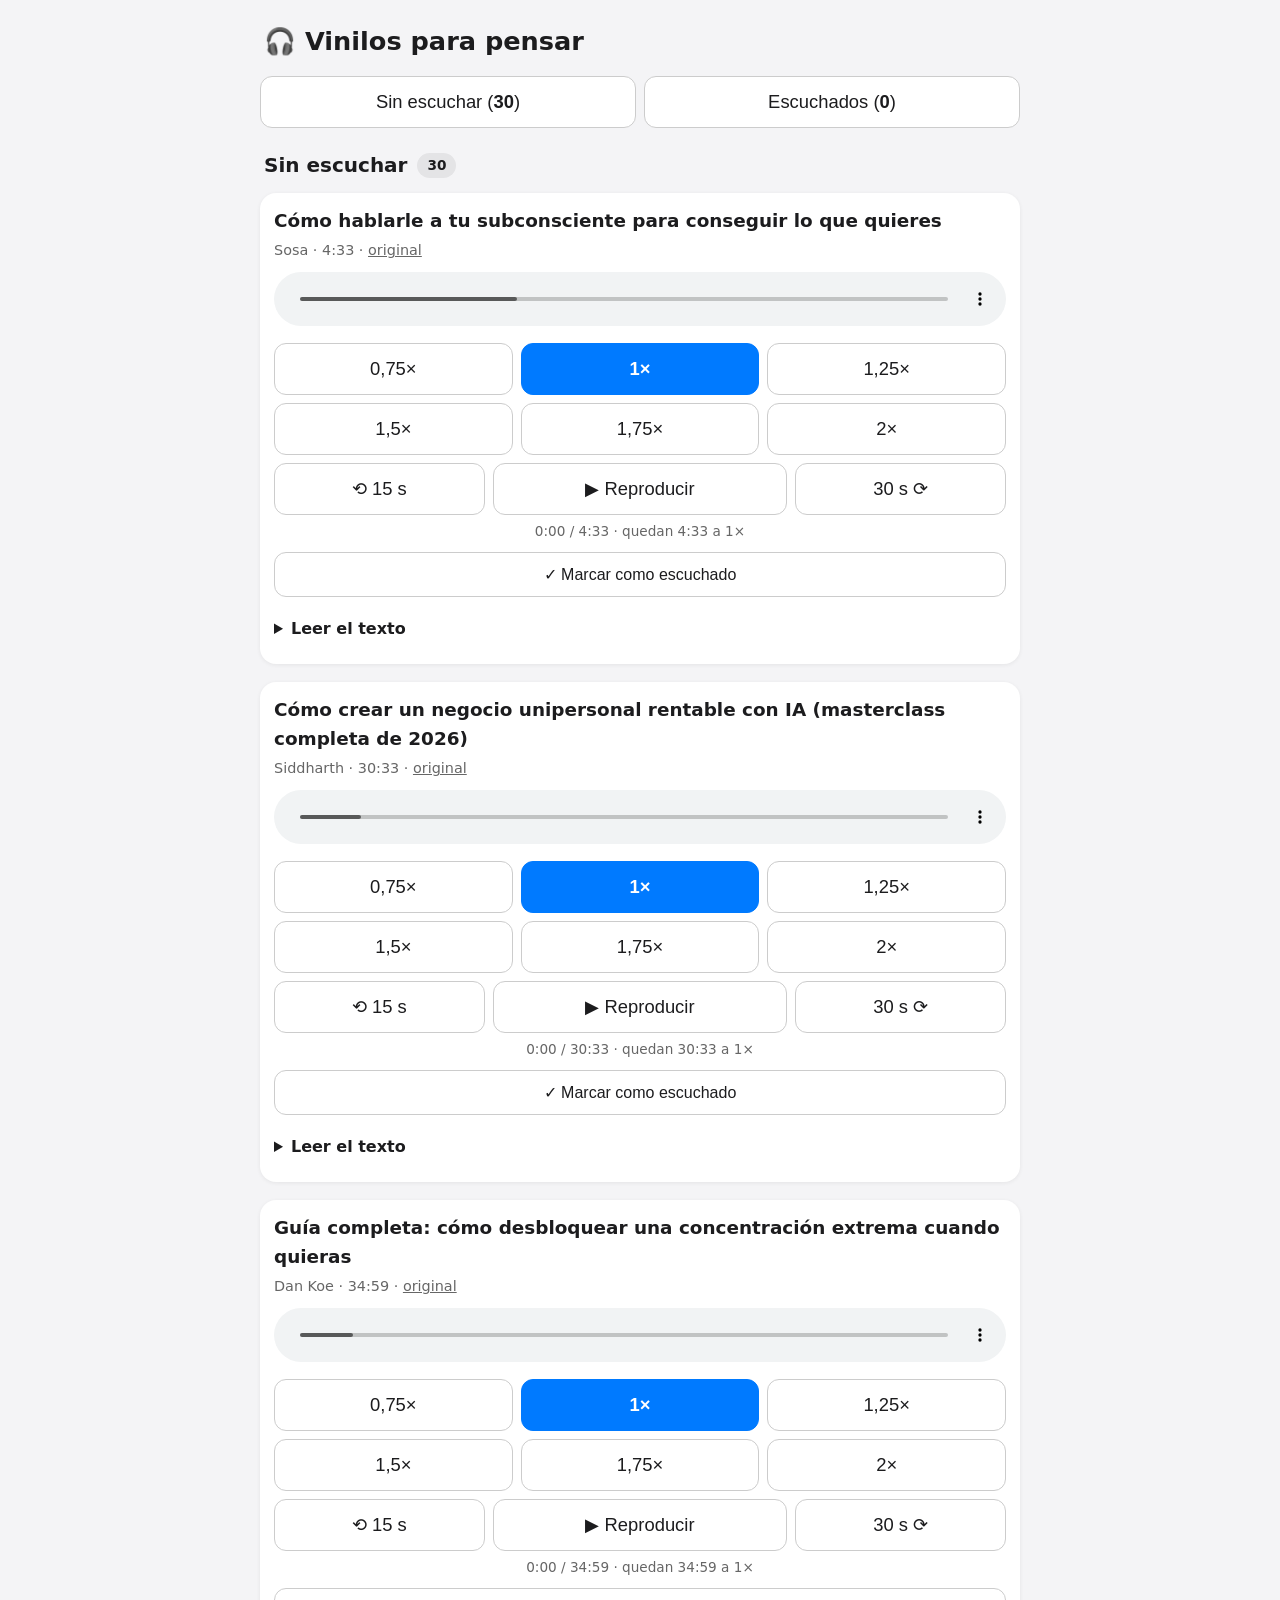
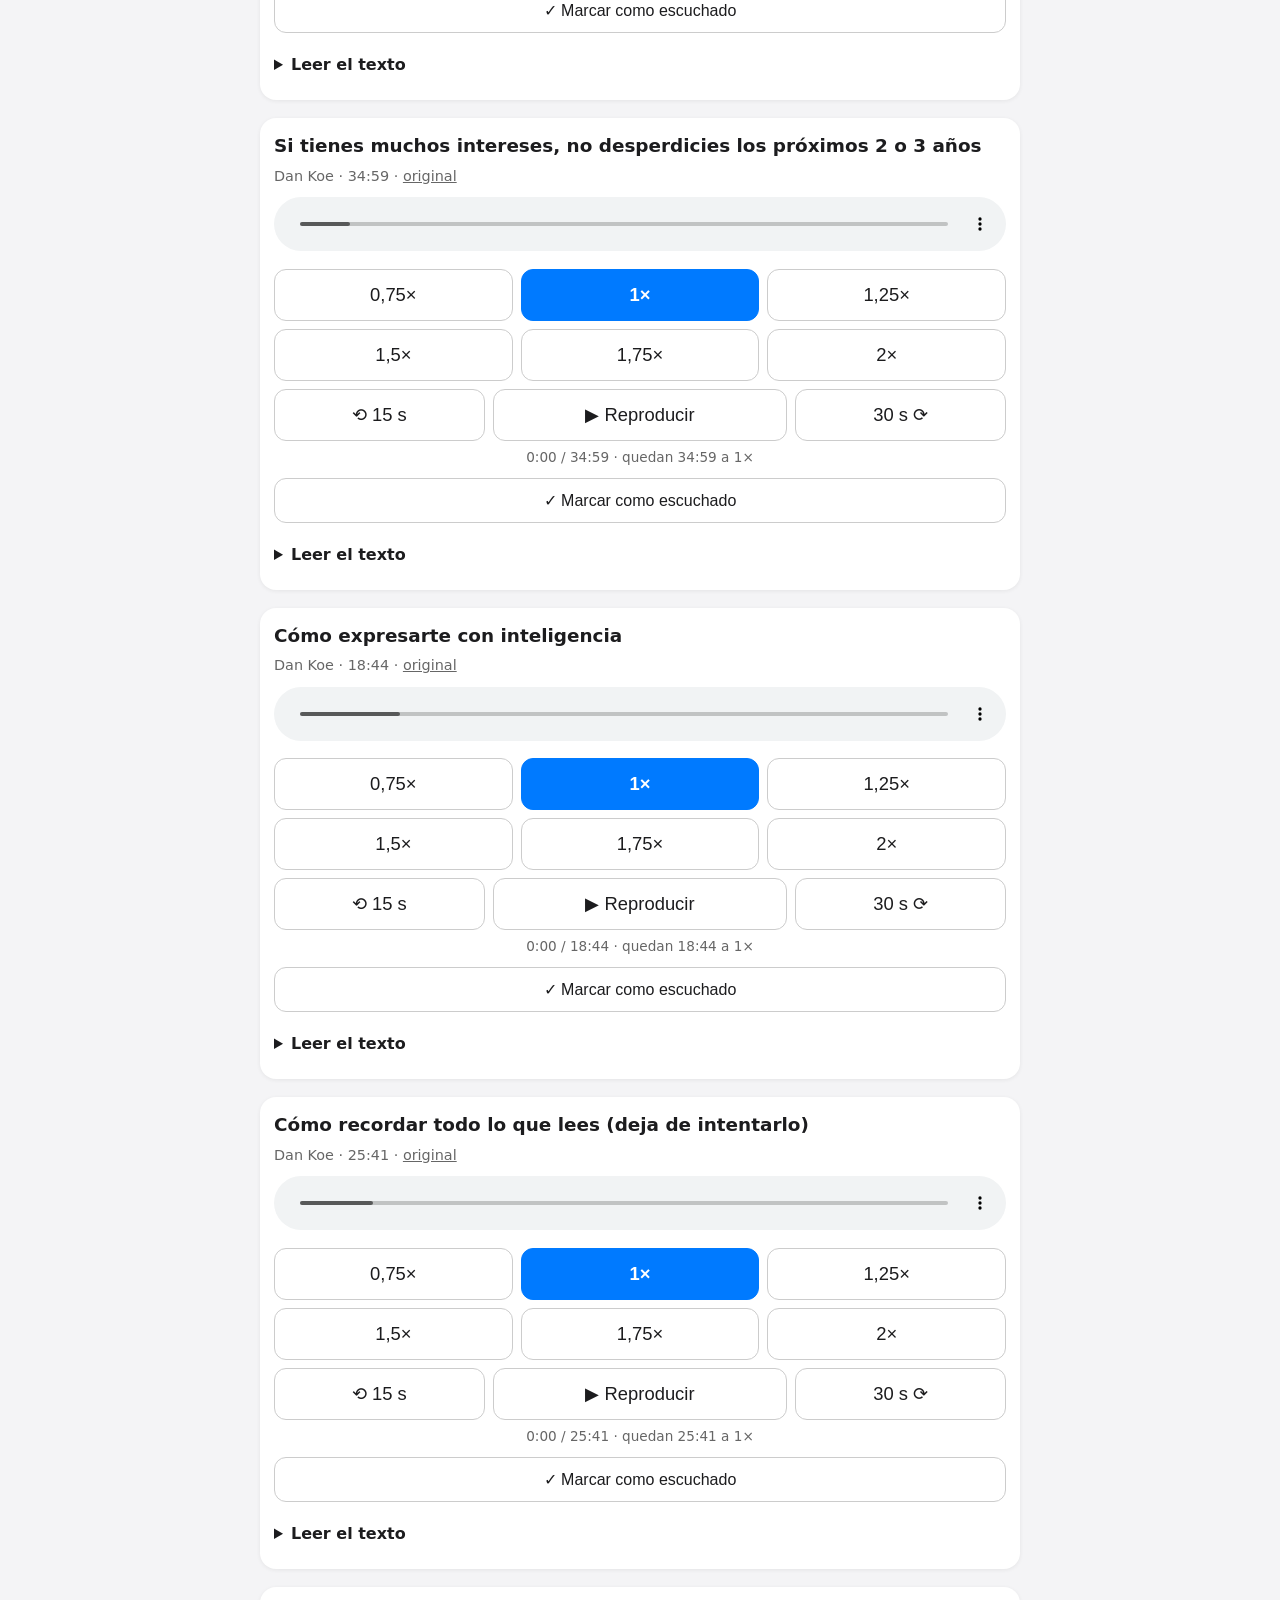
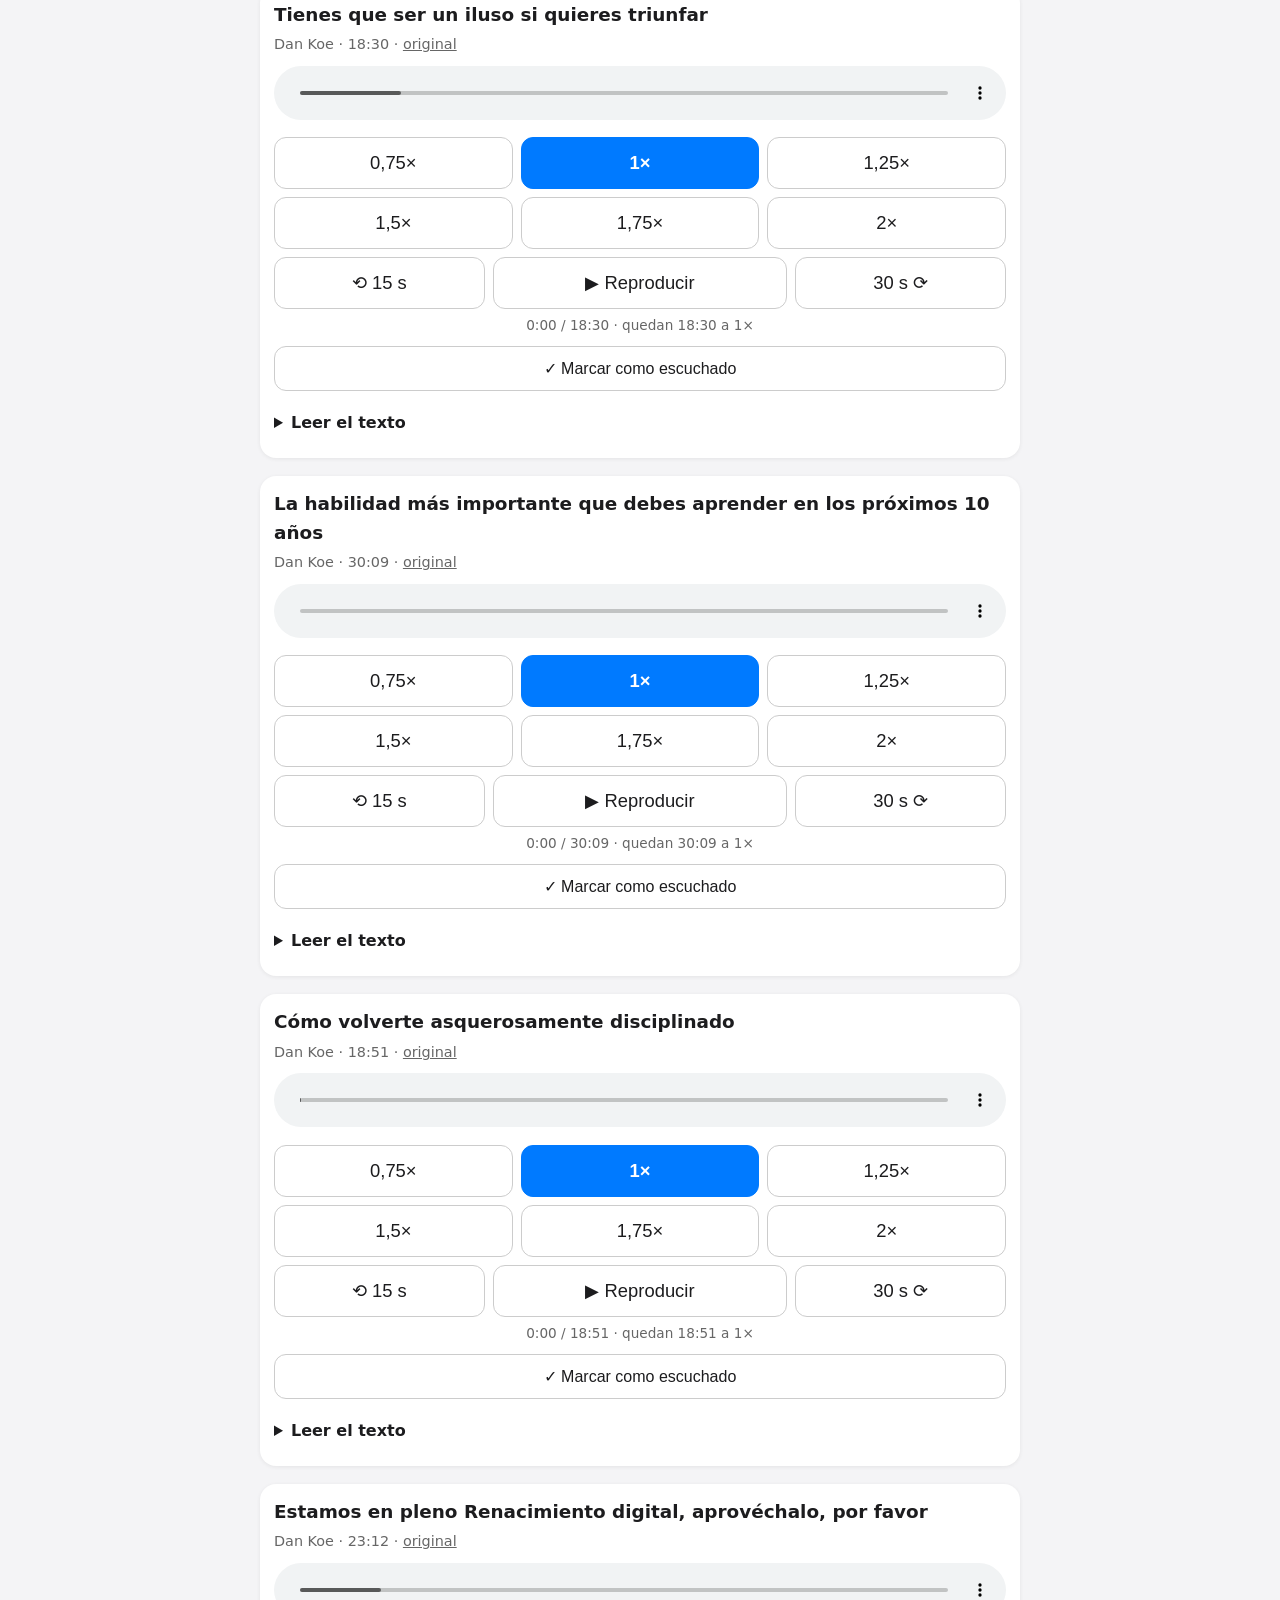
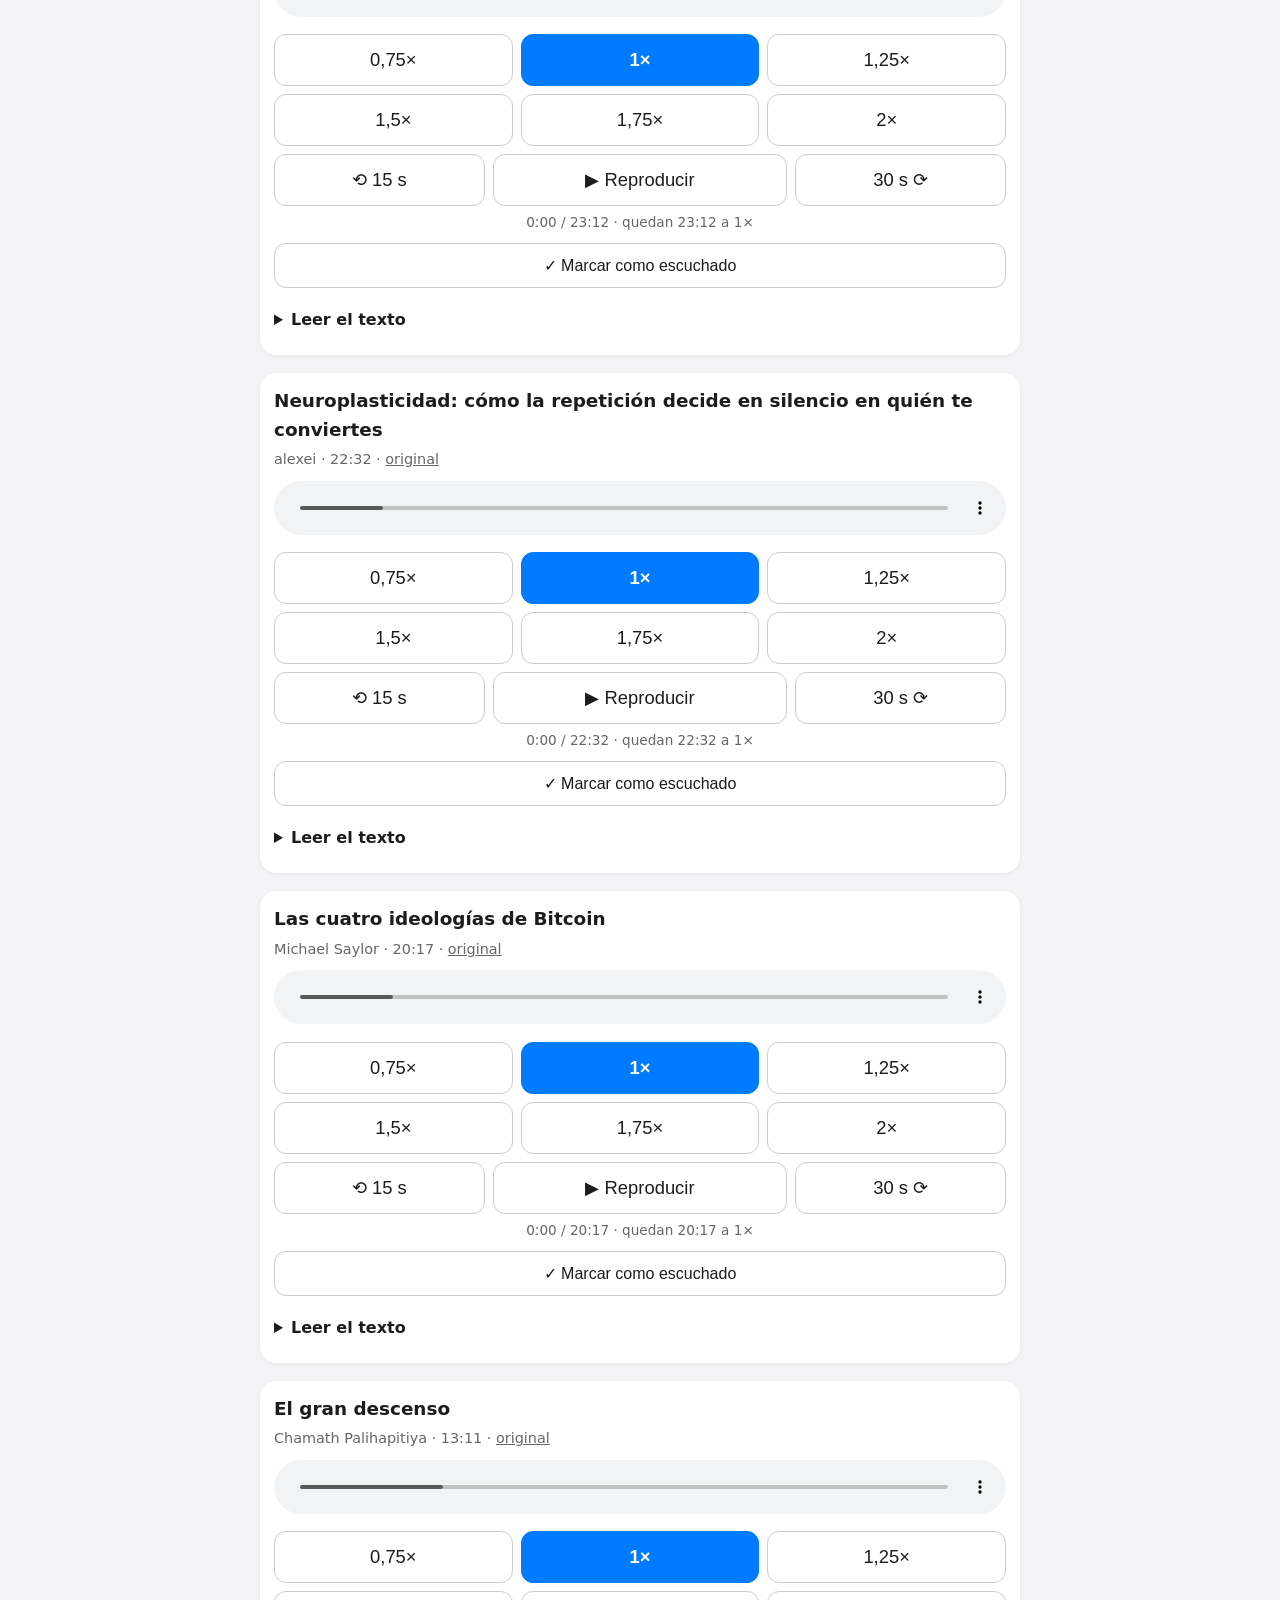
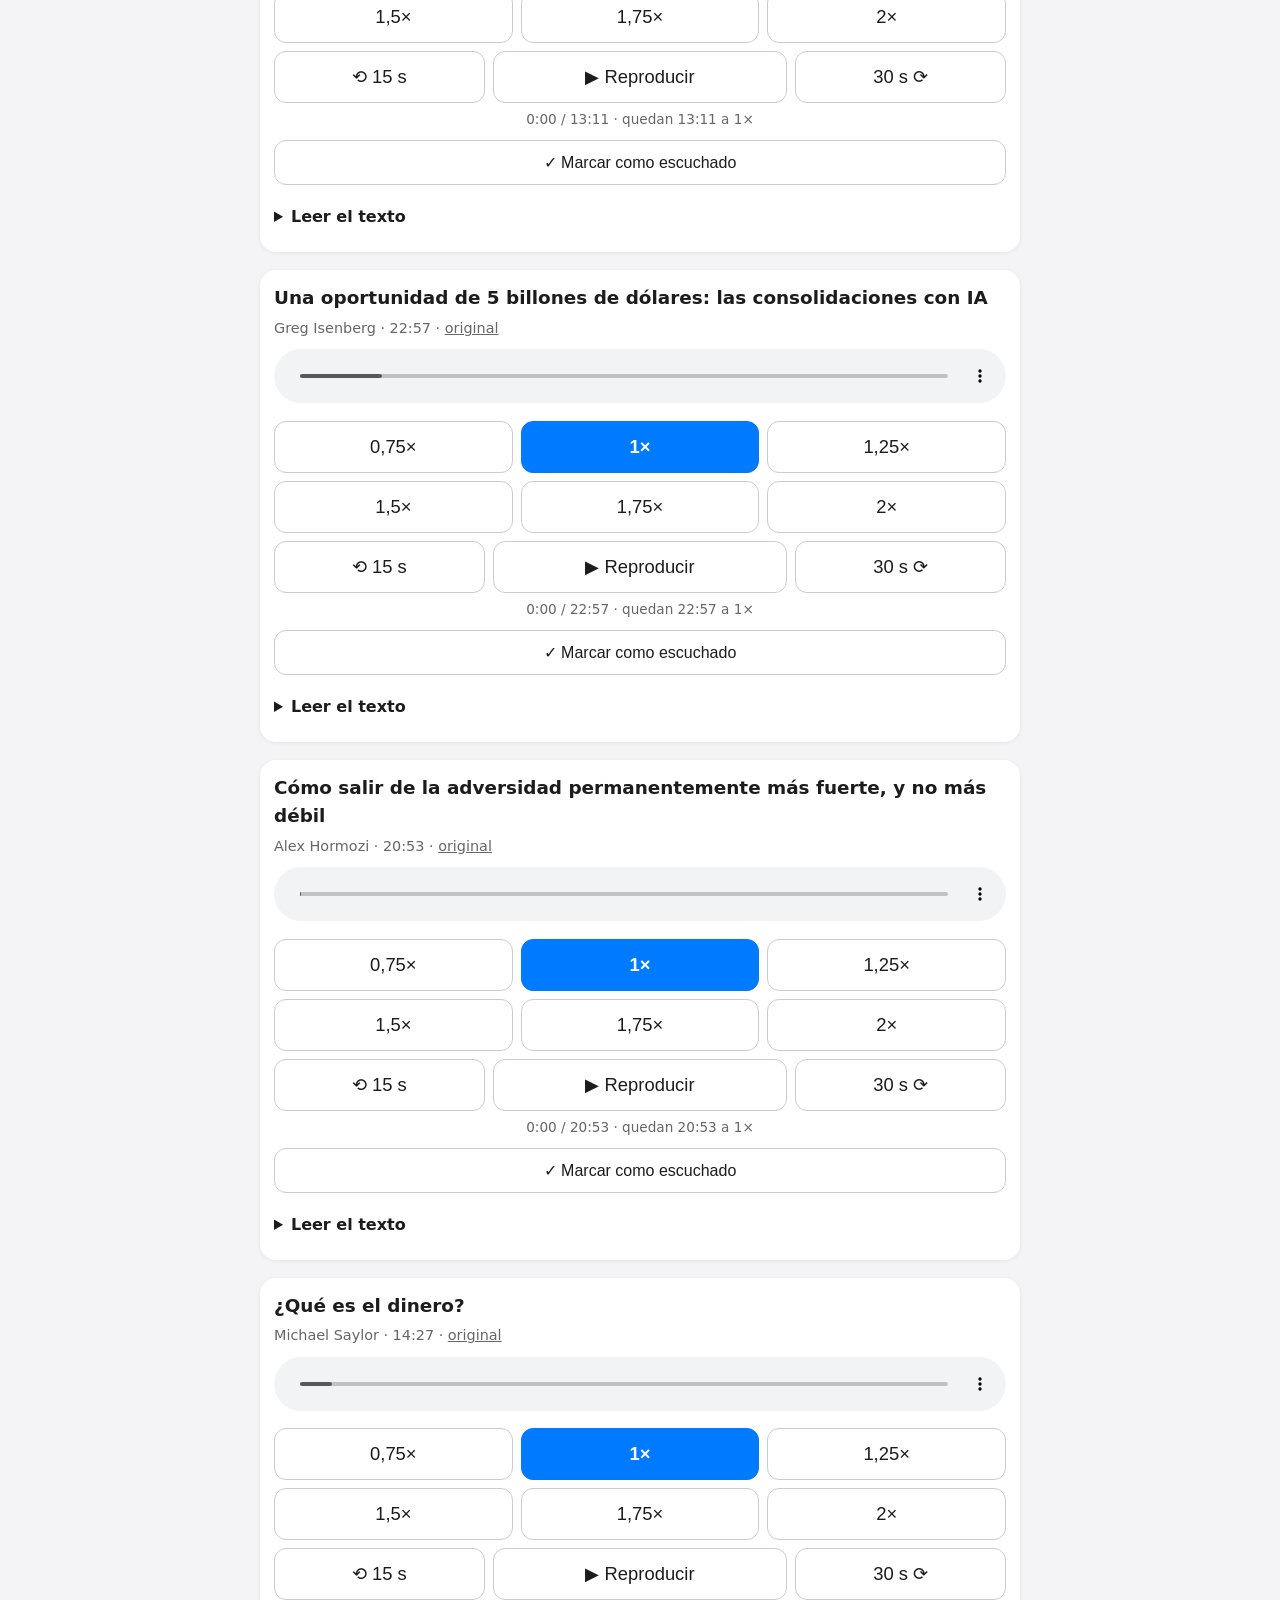
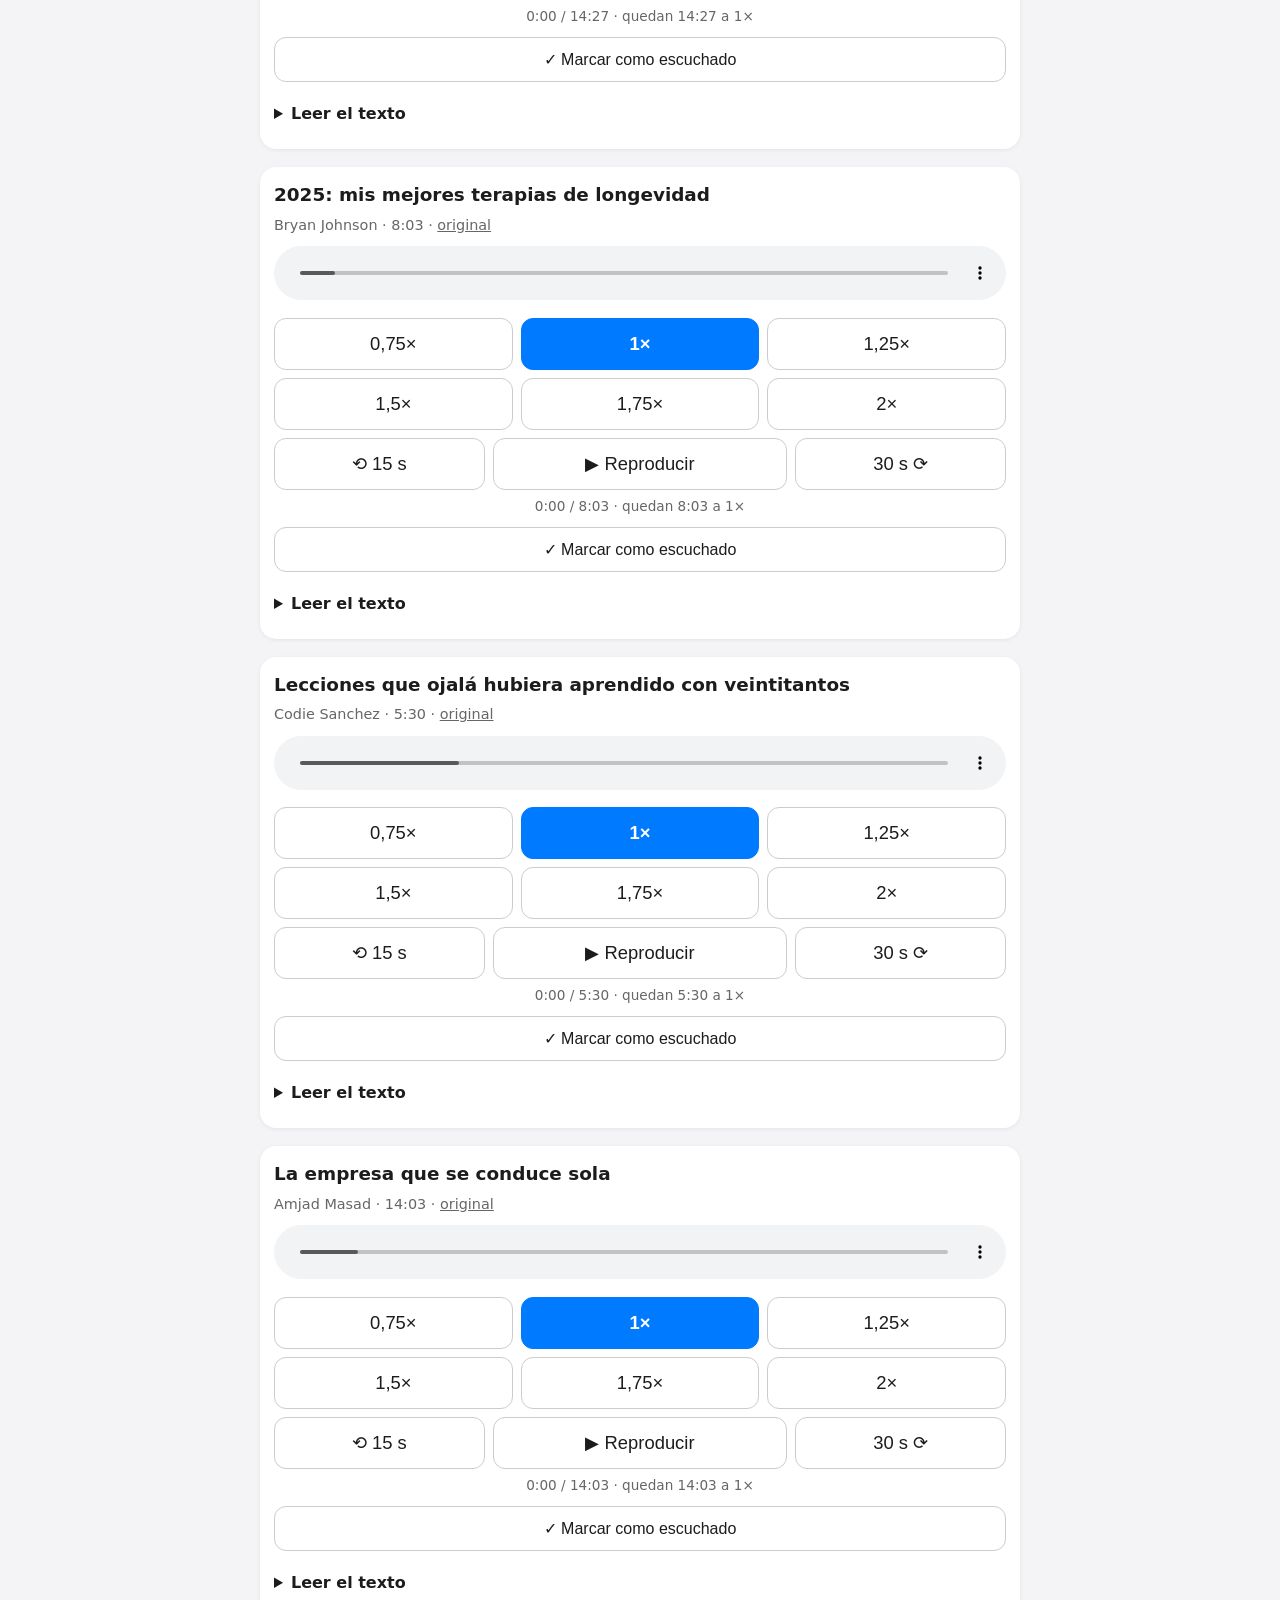
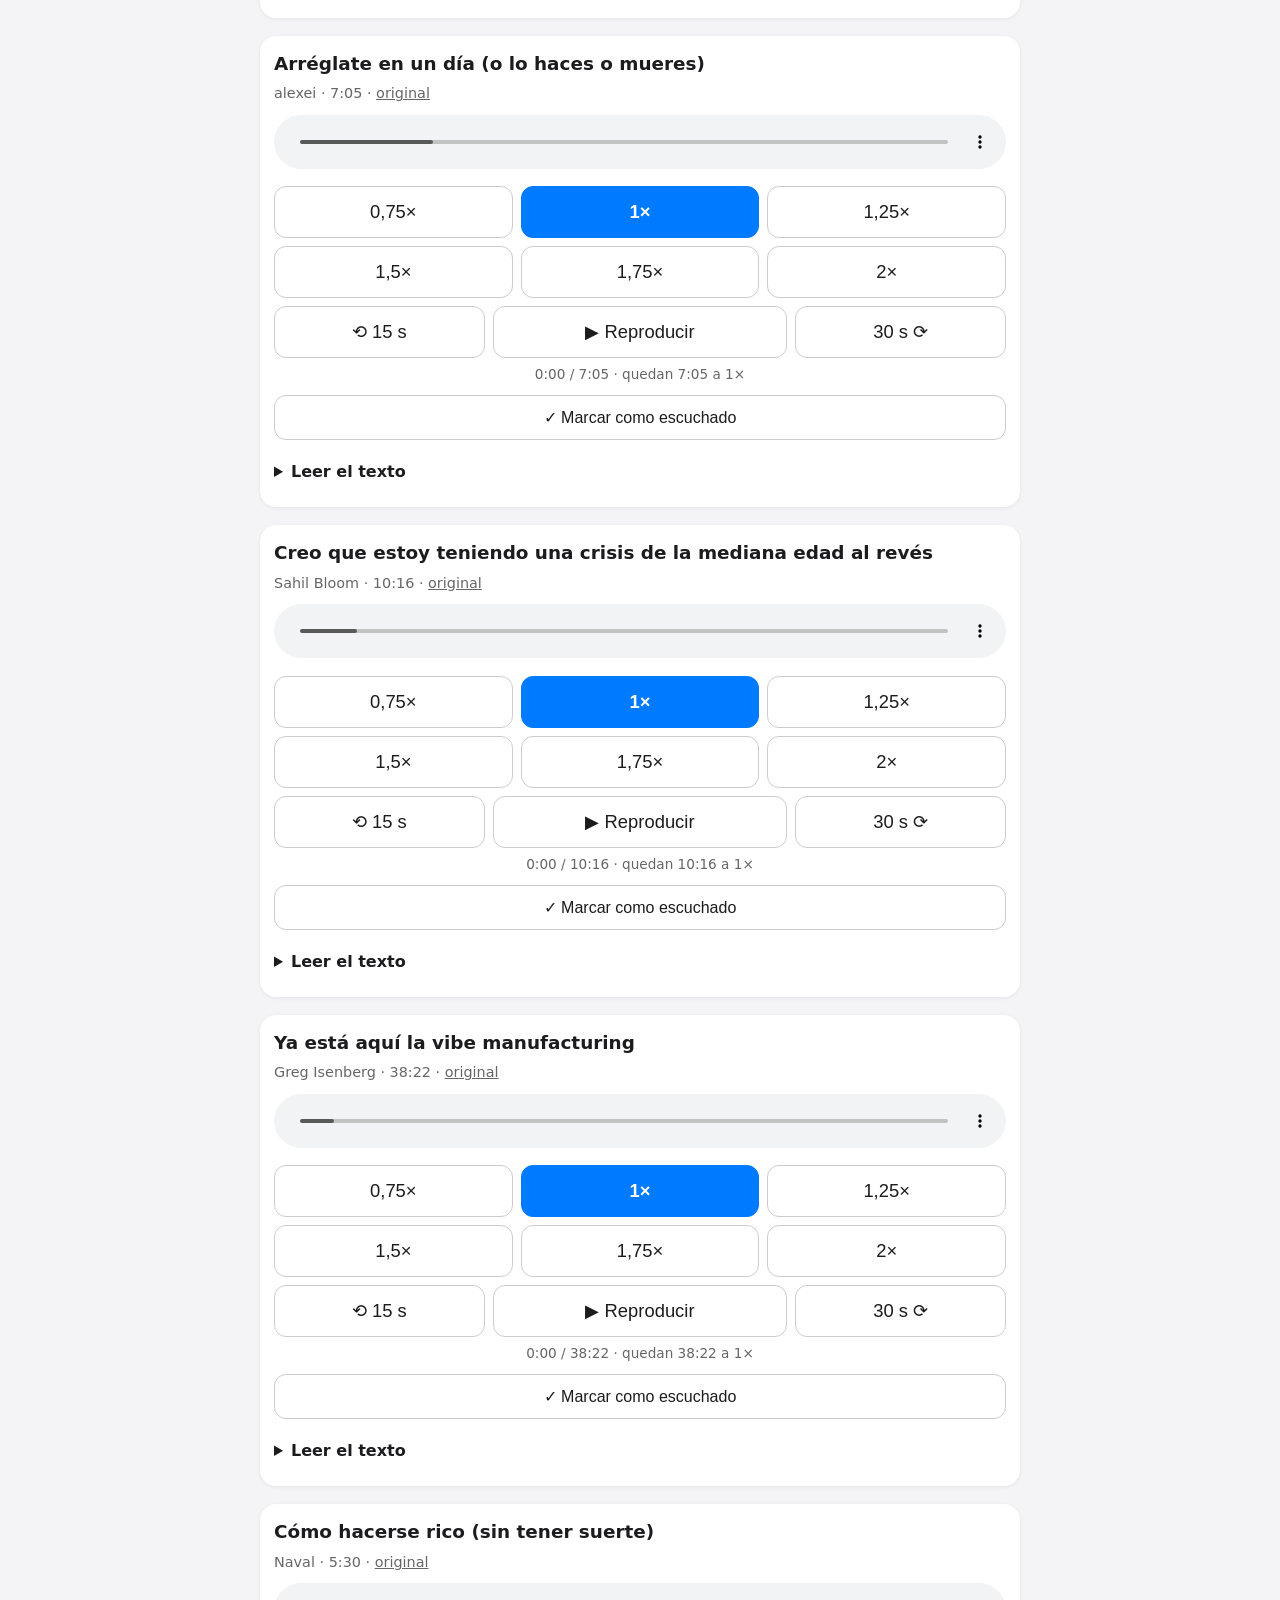
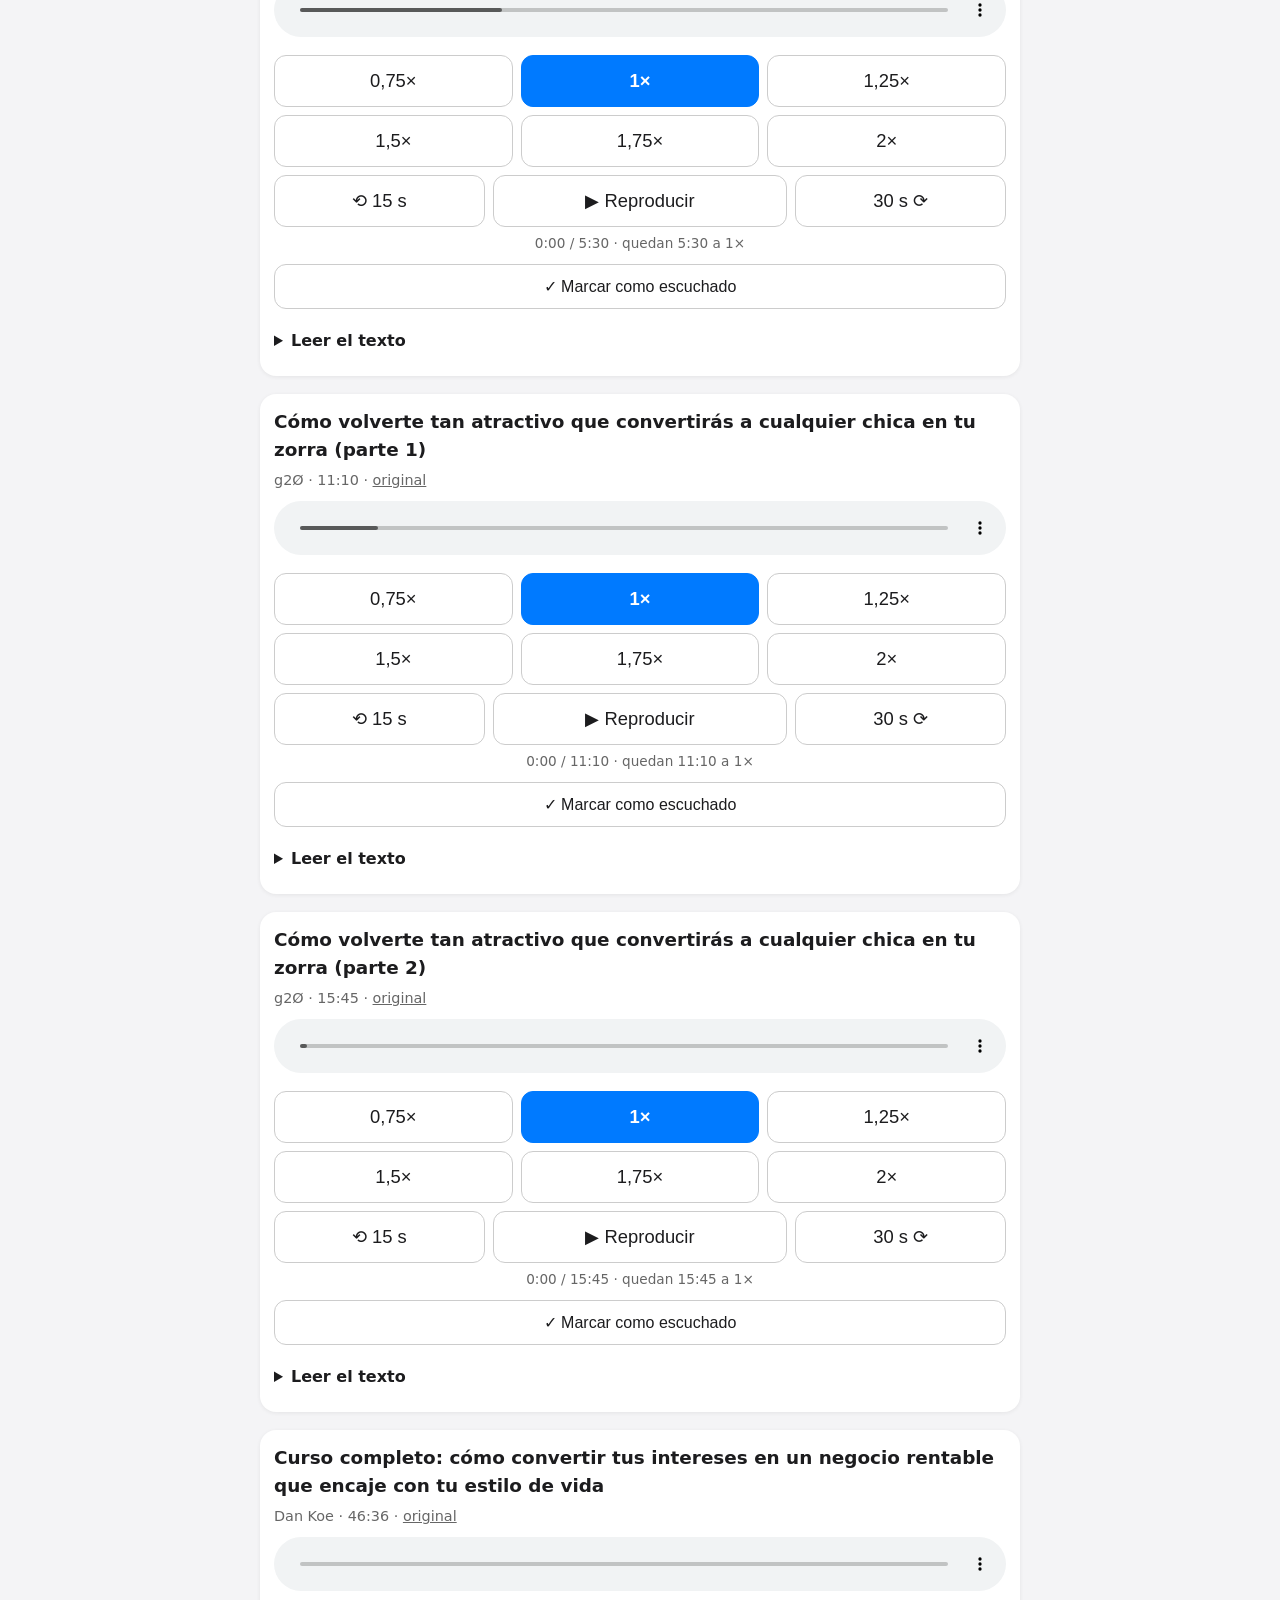
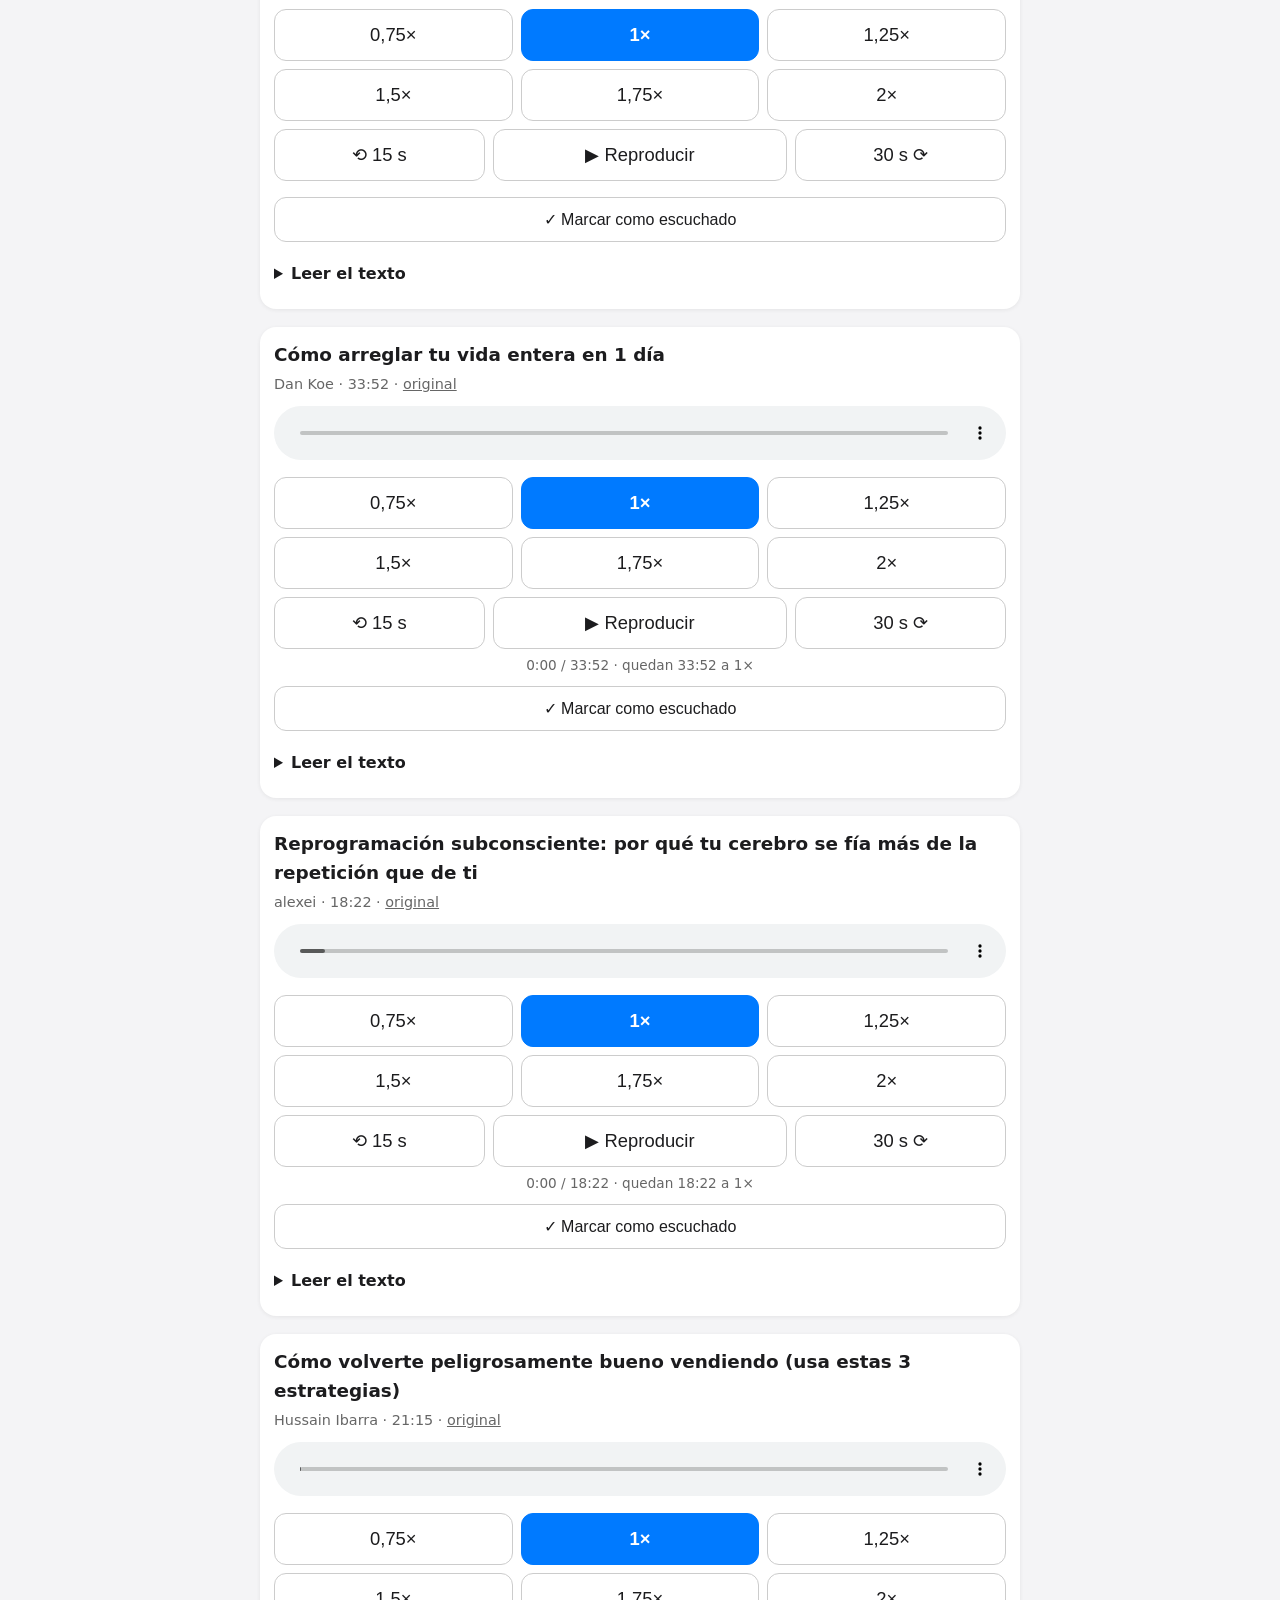
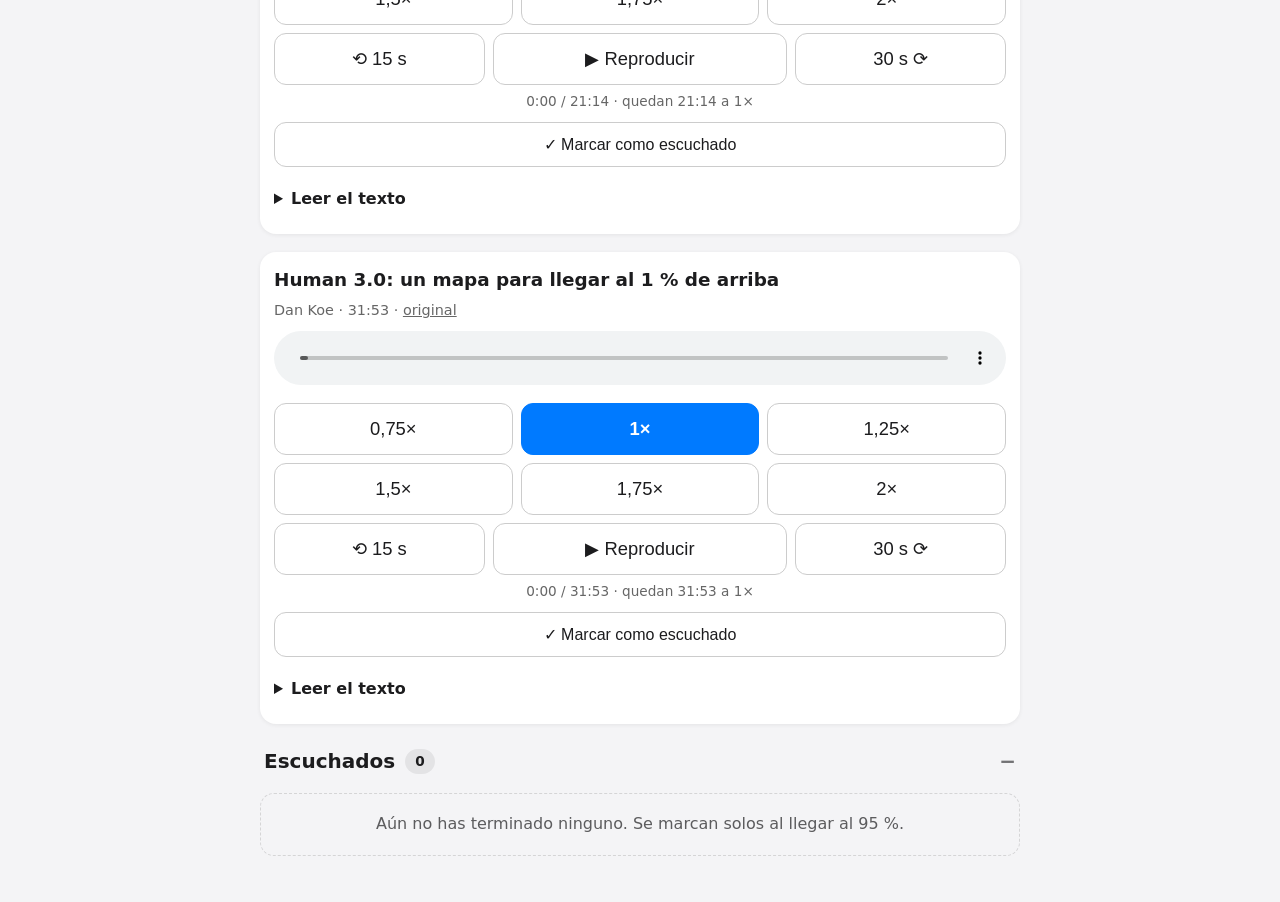
==== commit c5f372ae: "Nuevo episodio: sosa-subconsciente Co-authored-by: davidpardal <davidpardal@users.noreply.github.com" ====
--- a/index.html
+++ b/index.html
@@ -34,7 +34,63 @@
 <nav class="seg"><button data-go="s-pend">Sin escuchar (<b class="np">0</b>)</button><button data-go="s-done">Escuchados (<b class="nd">0</b>)</button></nav>
 <h2 class="sec" id="s-pend">Sin escuchar <span class="n np">0</span></h2>
 <div id="pend">
-<section class="ep" data-id="siddharth-negocio-unipersonal" data-n="0" data-dur="1833">
+<section class="ep" data-id="sosa-subconsciente" data-n="0" data-dur="273">
+<h2>Cómo hablarle a tu subconsciente para conseguir lo que quieres</h2>
+<div class="meta">Sosa · 4:33 · <a href="https://x.com/metamorpehus/status/2087531808036429994">original</a></div>
+<audio controls preload="metadata" src="ep/sosa-subconsciente.mp3"></audio>
+<div class="speeds"><button class="sp" data-r="0.75">0,75×</button><button class="sp" data-r="1">1×</button><button class="sp" data-r="1.25">1,25×</button><button class="sp" data-r="1.5">1,5×</button><button class="sp" data-r="1.75">1,75×</button><button class="sp" data-r="2">2×</button></div>
+<div class="nav"><button class="bk">⟲ 15 s</button><button class="pp">▶︎ Reproducir</button><button class="fw">30 s ⟳</button></div>
+<div class="pos"></div>
+<div class="bar"><i></i></div>
+<button class="mk"></button>
+<details><summary>Leer el texto</summary><div class="txt"><p>Sabes qué te cambiaría la vida si empezaras a hacerlo mañana por la mañana y, aun así, una fuerza invisible te paraliza y te hace procrastinar.</p>
+<p>De hecho, lo que llamas falta de disciplina es una señal de que te falta autoridad dentro de tu mente.</p>
+<p>No confías en ti, y por eso recurres a la fuerza, a la obediencia, a ponerte en forma a latigazos.</p>
+<p>Eso genera resistencia y, si tienes una mentalidad ambiciosa, te rebelarás contra ella.</p>
+<p>Probablemente ya lo sabes, pero te lo voy a decir de todos modos para que tu subconsciente lo oiga alto y claro.</p>
+<h3>La solución es la seducción</h3>
+<p>Seducir a tu mente con tus objetivos, tu visión, tu lista de tareas, y dejar que avances hacia ellos de forma natural.</p>
+<p>Entonces la fuerza de voluntad se usa como nitro.</p>
+<p>Un empujón aquí y allá.</p>
+<blockquote><p>Este es el principio fundamental de la autohipnosis.</p></blockquote>
+<p>Esto es lo que te voy a enseñar en los próximos meses en mi Substack.</p>
+<p>Todavía no te das cuenta, pero después de practicar con constancia lo que comparto contigo esta semana, empezarás a sentir, quizá por primera vez en años, que tu mente está de tu lado.</p>
+<p>Ahora, déjame hacerte una pregunta personal.</p>
+<ul><li>¿Cuándo fue la última vez que tu subconsciente te hizo caso de verdad?</li>
+<li>Cuando le pediste que se calmara, ¿se calmó?</li>
+<li>Cuando necesitabas confianza, ¿te la dio?</li></ul>
+<p>Cuando necesitabas dormir, ¿te dejó, o se pasó tres horas interrogándote sobre algo que pasó en 2017?</p>
+<p>Si eres como la mayoría, la respuesta es incómoda.</p>
+<blockquote><p>Tu subconsciente nunca te escucha porque no le hablas con respeto.</p></blockquote>
+<p>Imagina por un momento cómo sería si eso cambiara.</p>
+<p>Imagínate con una mente que te oye.</p>
+<p>Imagina por un momento tus pensamientos respetados, tus ideas valoradas, tus palabras de ánimo calmando la duda al instante. Conservarás una imagen clara de lo que se siente al reírte de compararte con los demás, porque la comparación ya no te atrapa.</p>
+<p>Mientras sigues imaginándolo, date cuenta de que así es como se supone que debe funcionar tu mente.</p>
+<p>Cuando tu subconsciente te respeta, te escucha y ejecuta.</p>
+<p>Le pides dormirte y te oye. Necesitas confianza y te inunda de seguridad. Te sientes fuera de tu elemento y te recuerda por qué no lo estás.</p>
+<blockquote><p>Post incrustado de @MetaMorpehus: «Entrena a tu mente para que reproduzca innumerables repeticiones de tus éxitos pasados cada vez que sientas miedo o duda, y automáticamente te tranquilizarás al recordar todas las formas en que puedes volver a hacerlo».</p></blockquote>
+<p>Con cada minuto que pasa practicando esto, el canal entre tú y tu mente más profunda se abre un poco más.</p>
+<p>Ahora, imagina lo que pasaría si aplicáramos esto a todas las áreas de tu vida.</p>
+<blockquote><p>¿Qué serías capaz de hacer ahora?</p></blockquote>
+<p>Para empezar, nuestro primer objetivo es aprender a relajar la mente.</p>
+<p>La concentración mental es una habilidad fundamental.</p>
+<p>Cualquier otra habilidad, ya sea de autohipnosis o del mundo real, es producto de la concentración.</p>
+<p>Sin duda, esta es la raíz.</p>
+<h3>Imagina esto por un momento</h3>
+<p>La presencia en tu mirada cuando observas una sala a la que te diriges.</p>
+<p>La atención serena con la que manejas una conversación difícil.</p>
+<p>Aquello en lo que te concentras lo percibes más y lo ves más a menudo, hasta que se convierte en el centro de tu experiencia diaria.</p>
+<p>Cuanto más practicas, más control tienes sobre la ansiedad, el miedo y el pánico en situaciones reales.</p>
+<p>Eres capaz de calmar fisiológicamente tu sistema nervioso mediante la persuasión de tu propio pensamiento.</p>
+<p>Poco a poco, aprendes a domar la naturaleza seductora de los pensamientos negativos.</p>
+<p>Lo cual puede ser difícil, porque vivimos en un mundo de distracciones.</p>
+<blockquote><p>Las escuchamos. Las entendemos y actuamos en consecuencia.</p></blockquote>
+<p>Primero tienes que dominar esto; sin ello, renuncias a los fundamentos de aprender a comunicarte contigo mismo.</p>
+<p>Siguiendo una progresión, cada semana tendrás cada vez más autoridad sobre tu propia autonomía.</p>
+<p>Con esto en mente, ¿estás preparado para aprender a recuperar el control de tu mente?</p>
+<p>Para quienes lo estéis, sigamos con este aprendizaje en Substack. Lee el resto de este protocolo aquí: [sosams.substack.com](https://sosams.substack.com/p/how-to-speak-to-your-subconscious)</p></div></details>
+</section>
+<section class="ep" data-id="siddharth-negocio-unipersonal" data-n="1" data-dur="1833">
 <h2>Cómo crear un negocio unipersonal rentable con IA (masterclass completa de 2026)</h2>
 <div class="meta">Siddharth · 30:33 · <a href="https://x.com/siddharthwv/status/2112549278619185518">original</a></div>
 <audio controls preload="metadata" src="ep/siddharth-negocio-unipersonal.mp3"></audio>
@@ -338,7 +394,7 @@
 <p>Haré lo que pueda por ayudarte.</p>
 <p>Sidd</p></div></details>
 </section>
-<section class="ep" data-id="dankoe-foco" data-n="1" data-dur="2099">
+<section class="ep" data-id="dankoe-foco" data-n="2" data-dur="2099">
 <h2>Guía completa: cómo desbloquear una concentración extrema cuando quieras</h2>
 <div class="meta">Dan Koe · 34:59 · <a href="https://x.com/thedankoe/status/2012956603297964167">original</a></div>
 <audio controls preload="metadata" src="ep/dankoe-foco.mp3"></audio>
@@ -576,7 +632,7 @@
 <p>Tienes que invertir en tu cartera de fracasos hasta que puedas permitirte triunfar.</p>
 <p>– Dan</p></div></details>
 </section>
-<section class="ep" data-id="dankoe-intereses" data-n="2" data-dur="2099">
+<section class="ep" data-id="dankoe-intereses" data-n="3" data-dur="2099">
 <h2>Si tienes muchos intereses, no desperdicies los próximos 2 o 3 años</h2>
 <div class="meta">Dan Koe · 34:59 · <a href="https://x.com/thedankoe/status/2010042119121957316">original</a></div>
 <audio controls preload="metadata" src="ep/dankoe-intereses.mp3"></audio>
@@ -831,7 +887,7 @@
 <p>Gracias por leer.</p>
 <p>– Dan</p></div></details>
 </section>
-<section class="ep" data-id="dankoe-articular" data-n="3" data-dur="1124">
+<section class="ep" data-id="dankoe-articular" data-n="4" data-dur="1124">
 <h2>Cómo expresarte con inteligencia</h2>
 <div class="meta">Dan Koe · 18:44 · <a href="https://x.com/thedankoe/status/2011827303962329458">original</a></div>
 <audio controls preload="metadata" src="ep/dankoe-articular.mp3"></audio>
@@ -953,7 +1009,7 @@
 <p>– Dan</p>
 <p>Envío cartas como esta una o dos veces por semana. Si prefieres recibirlas en tu bandeja de entrada para no depender de que el algoritmo te las enseñe, apúntate aquí. También puedes leer gratis mi libro, otras cartas, etcétera.</p></div></details>
 </section>
-<section class="ep" data-id="dankoe-recordar" data-n="4" data-dur="1541">
+<section class="ep" data-id="dankoe-recordar" data-n="5" data-dur="1541">
 <h2>Cómo recordar todo lo que lees (deja de intentarlo)</h2>
 <div class="meta">Dan Koe · 25:41 · <a href="https://x.com/thedankoe/status/2081415714636996844">original</a></div>
 <audio controls preload="metadata" src="ep/dankoe-recordar.mp3"></audio>
@@ -1135,7 +1191,7 @@
 <p>– Dan</p>
 <p>Si quieres escribir pero no sabes por dónde empezar, sobre qué escribir o nada sobre cómo crecer en redes sociales, plantéate apuntarte al bootcamp aquí.</p></div></details>
 </section>
-<section class="ep" data-id="dankoe-delirante" data-n="5" data-dur="1110">
+<section class="ep" data-id="dankoe-delirante" data-n="6" data-dur="1110">
 <h2>Tienes que ser un iluso si quieres triunfar</h2>
 <div class="meta">Dan Koe · 18:30 · <a href="https://x.com/thedankoe/status/2098813973714149757">original</a></div>
 <audio controls preload="metadata" src="ep/dankoe-delirante.mp3"></audio>
@@ -1265,7 +1321,7 @@
 <p>En la próxima carta, hablaremos de cómo darle gravedad a tus objetivos. Es decir, de cómo hacer que tus objetivos tengan tanto sentido que no puedas evitar alcanzarlos.</p>
 <p>– Dan</p></div></details>
 </section>
-<section class="ep" data-id="dankoe-habilidad" data-n="6" data-dur="1809">
+<section class="ep" data-id="dankoe-habilidad" data-n="7" data-dur="1809">
 <h2>La habilidad más importante que debes aprender en los próximos 10 años</h2>
 <div class="meta">Dan Koe · 30:09 · <a href="https://x.com/thedankoe/status/2009320195848872014">original</a></div>
 <audio controls preload="metadata" src="ep/dankoe-habilidad.mp3"></audio>
@@ -1441,7 +1497,7 @@
 <p>Dejo en tus manos decidir qué quieres hacer con esta información.</p>
 <p>– Dan</p></div></details>
 </section>
-<section class="ep" data-id="dankoe-disciplina" data-n="7" data-dur="1131">
+<section class="ep" data-id="dankoe-disciplina" data-n="8" data-dur="1131">
 <h2>Cómo volverte asquerosamente disciplinado</h2>
 <div class="meta">Dan Koe · 18:51 · <a href="https://x.com/thedankoe/status/2101361833940791607">original</a></div>
 <audio controls preload="metadata" src="ep/dankoe-disciplina.mp3"></audio>
@@ -1567,7 +1623,7 @@
 <p>Hablamos pronto.</p>
 <p>– Dan</p></div></details>
 </section>
-<section class="ep" data-id="dankoe-renacimiento" data-n="8" data-dur="1392">
+<section class="ep" data-id="dankoe-renacimiento" data-n="9" data-dur="1392">
 <h2>Estamos en pleno Renacimiento digital, aprovéchalo, por favor</h2>
 <div class="meta">Dan Koe · 23:12 · <a href="https://x.com/thedankoe/status/2093051293078261973">original</a></div>
 <audio controls preload="metadata" src="ep/dankoe-renacimiento.mp3"></audio>
@@ -1739,7 +1795,7 @@
 <p>Gracias por leer.</p>
 <p>– Dan</p></div></details>
 </section>
-<section class="ep" data-id="alexei-neuroplasticidad" data-n="9" data-dur="1352">
+<section class="ep" data-id="alexei-neuroplasticidad" data-n="10" data-dur="1352">
 <h2>Neuroplasticidad: cómo la repetición decide en silencio en quién te conviertes</h2>
 <div class="meta">alexei · 22:32 · <a href="https://x.com/alexeixbt/status/2086051211271196886">original</a></div>
 <audio controls preload="metadata" src="ep/alexei-neuroplasticidad.mp3"></audio>
@@ -1813,7 +1869,7 @@
 <p>La herramienta nunca faltó. Lleva funcionando todo este tiempo. La única elección real que tienes es si la repetición es intencionada.</p>
 <p>Espero que te haya servido para empezar. Apúntate aquí si quieres recibir más reflexiones, vídeos, libros, estrategias, artículos, etcétera.</p></div></details>
 </section>
-<section class="ep" data-id="saylor-ideologias-bitcoin" data-n="10" data-dur="1217">
+<section class="ep" data-id="saylor-ideologias-bitcoin" data-n="11" data-dur="1217">
 <h2>Las cuatro ideologías de Bitcoin</h2>
 <div class="meta">Michael Saylor · 20:17 · <a href="https://x.com/saylor/status/2062853047991103638">original</a></div>
 <audio controls preload="metadata" src="ep/saylor-ideologias-bitcoin.mp3"></audio>
@@ -1979,7 +2035,7 @@
 <p>La misión no es elegir entre pureza y adopción, ni entre innovación y estabilidad. La misión es garantizar que Bitcoin siga siendo Bitcoin mientras el mundo construye sobre él.</p>
 <p>Así es como Bitcoin alcanza todo su potencial.</p></div></details>
 </section>
-<section class="ep" data-id="chamath-gran-descenso" data-n="11" data-dur="791">
+<section class="ep" data-id="chamath-gran-descenso" data-n="12" data-dur="791">
 <h2>El gran descenso</h2>
 <div class="meta">Chamath Palihapitiya · 13:11 · <a href="https://x.com/chamath/status/2072618494324027489">original</a></div>
 <audio controls preload="metadata" src="ep/chamath-gran-descenso.mp3"></audio>
@@ -2027,7 +2083,7 @@
 <p>Andreessen tenía razón en que el software se comería el mundo. Lo que viene ahora es que la inteligencia hará lo mismo. El descenso, en sí mismo, es la clave de todo. El coste de la pericia está cayendo hacia cero y, cuando llegue ahí, la capacidad de construir algo extraordinario a partir de la ventaja propia ya no pertenecerá a unos pocos, sino a todos.</p>
 <p>Esa es la oportunidad, y es la mayor que he visto nunca.</p></div></details>
 </section>
-<section class="ep" data-id="isenberg-ai-rollups" data-n="12" data-dur="1377">
+<section class="ep" data-id="isenberg-ai-rollups" data-n="13" data-dur="1377">
 <h2>Una oportunidad de 5 billones de dólares: las consolidaciones con IA</h2>
 <div class="meta">Greg Isenberg · 22:57 · <a href="https://x.com/gregisenberg/status/2103927365977928019">original</a></div>
 <audio controls preload="metadata" src="ep/isenberg-ai-rollups.mp3"></audio>
@@ -2143,7 +2199,7 @@
 <p>Estoy contigo.</p>
 <p>Greg Isenberg</p></div></details>
 </section>
-<section class="ep" data-id="hormozi-adversidad" data-n="13" data-dur="1253">
+<section class="ep" data-id="hormozi-adversidad" data-n="14" data-dur="1253">
 <h2>Cómo salir de la adversidad permanentemente más fuerte, y no más débil</h2>
 <div class="meta">Alex Hormozi · 20:53 · <a href="https://x.com/AlexHormozi/status/2012971319315563010">original</a></div>
 <audio controls preload="metadata" src="ep/hormozi-adversidad.mp3"></audio>
@@ -2224,7 +2280,7 @@
 <p>Para que no haya dudas: no digo que tengas que anestesiarte ni dejar de sentir tus emociones. Digo que no necesitas actuar según tus emociones. Dicho de otro modo, que te sientas fatal no significa que tengas que comportarte fatal, tratar fatal a los demás ni tratarte fatal a ti mismo. Creo que separar lo que sentimos de cómo nos comportamos es una señal de madurez, que no tiene casi nada que ver con la edad que tengas, sino con lo hábil que seas.</p>
 <p>Y eso significa que puedes trabajarlo. Y si eso no es un mensaje de esperanza, no sé qué lo es.</p></div></details>
 </section>
-<section class="ep" data-id="saylor-que-es-dinero" data-n="14" data-dur="867">
+<section class="ep" data-id="saylor-que-es-dinero" data-n="15" data-dur="867">
 <h2>¿Qué es el dinero?</h2>
 <div class="meta">Michael Saylor · 14:27 · <a href="https://x.com/saylor/status/2088600395257934028">original</a></div>
 <audio controls preload="metadata" src="ep/saylor-que-es-dinero.mp3"></audio>
@@ -2351,7 +2407,7 @@
 <p>Bitcoin es la solución de ingeniería al problema del dinero.</p>
 <p>El dinero es energía. Bitcoin es energía monetaria digital.</p></div></details>
 </section>
-<section class="ep" data-id="bryanjohnson-longevidad" data-n="15" data-dur="483">
+<section class="ep" data-id="bryanjohnson-longevidad" data-n="16" data-dur="483">
 <h2>2025: mis mejores terapias de longevidad</h2>
 <div class="meta">Bryan Johnson · 8:03 · <a href="https://x.com/bryan_johnson/status/2013421487336890670">original</a></div>
 <audio controls preload="metadata" src="ep/bryanjohnson-longevidad.mp3"></audio>
@@ -2438,7 +2494,7 @@
 + ejercicio (fuerza, cardio, flexibilidad)</p>
 <p>Haz estas cosas y tu fuerza de voluntad aumentará, lo que te permitirá crear hábitos más duraderos. El sueño es lo número uno porque es el interruptor maestro de todas tus demás funciones biológicas. Construye tu vida en torno al sueño.</p></div></details>
 </section>
-<section class="ep" data-id="codiesanchez-lecciones-20" data-n="16" data-dur="330">
+<section class="ep" data-id="codiesanchez-lecciones-20" data-n="17" data-dur="330">
 <h2>Lecciones que ojalá hubiera aprendido con veintitantos</h2>
 <div class="meta">Codie Sanchez · 5:30 · <a href="https://x.com/Codie_Sanchez/status/2009723215925653671">original</a></div>
 <audio controls preload="metadata" src="ep/codiesanchez-lecciones-20.mp3"></audio>
@@ -2489,7 +2545,7 @@
 <p>37. Ser rico es genial. Cualquiera que te diga lo contrario te está mintiendo.</p>
 <p>38. Hay una correlación curiosamente alta entre trabajar más y ganar más. No eres un maleducado: estás en modo construcción.</p></div></details>
 </section>
-<section class="ep" data-id="amasad-empresa-autonoma" data-n="17" data-dur="843">
+<section class="ep" data-id="amasad-empresa-autonoma" data-n="18" data-dur="843">
 <h2>La empresa que se conduce sola</h2>
 <div class="meta">Amjad Masad · 14:03 · <a href="https://x.com/amasad/status/2077802290304684404">original</a></div>
 <audio controls preload="metadata" src="ep/amasad-empresa-autonoma.mp3"></audio>
@@ -2546,7 +2602,7 @@
 <p>Estamos trabajando duro en construirlo ahora mismo.</p>
 <p>Viendo todos los gráficos de arriba, no tendrás que esperar mucho.</p></div></details>
 </section>
-<section class="ep" data-id="alexei-arreglate-1-dia" data-n="18" data-dur="425">
+<section class="ep" data-id="alexei-arreglate-1-dia" data-n="19" data-dur="425">
 <h2>Arréglate en un día (o lo haces o mueres)</h2>
 <div class="meta">alexei · 7:05 · <a href="https://x.com/alexeixbt/status/2030706322346230270">original</a></div>
 <audio controls preload="metadata" src="ep/alexei-arreglate-1-dia.mp3"></audio>
@@ -2602,7 +2658,7 @@
 <p>No estás roto. Solo estás enterrado bajo la comodidad, bajo el miedo, bajo el ruido. Pero un día, un solo día sincero, centrado e intenso, puede cambiar la trayectoria de toda tu vida. No porque te hayas convertido en otra persona, sino porque por fin has dejado de fingir.</p>
 <p>Si esto te ha llegado, no te limites a seguir deslizando: actúa, arréglate hoy y haz clic aquí para unirte a mi Telegram, donde comparto cada día ideas sobre mentalidad. Subamos de nivel cada día.</p></div></details>
 </section>
-<section class="ep" data-id="sahilbloom-crisis-al-reves" data-n="19" data-dur="616">
+<section class="ep" data-id="sahilbloom-crisis-al-reves" data-n="20" data-dur="616">
 <h2>Creo que estoy teniendo una crisis de la mediana edad al revés</h2>
 <div class="meta">Sahil Bloom · 10:16 · <a href="https://x.com/SahilBloom/status/2086461221067215058">original</a></div>
 <audio controls preload="metadata" src="ep/sahilbloom-crisis-al-reves.mp3"></audio>
@@ -2668,7 +2724,7 @@
 <p>Estoy teniendo una crisis de la mediana edad al revés. Y no podría estar más contento.</p>
 <p>¿Quién se apunta?</p></div></details>
 </section>
-<section class="ep" data-id="isenberg-vibe-manufacturing" data-n="20" data-dur="2302">
+<section class="ep" data-id="isenberg-vibe-manufacturing" data-n="21" data-dur="2302">
 <h2>Ya está aquí la vibe manufacturing</h2>
 <div class="meta">Greg Isenberg · 38:22 · <a href="https://x.com/gregisenberg/status/2106737353431581132">original</a></div>
 <audio controls preload="metadata" src="ep/isenberg-vibe-manufacturing.mp3"></audio>
@@ -2799,7 +2855,7 @@
 <p>Estoy contigo.</p>
 <p>Greg Isenberg</p></div></details>
 </section>
-<section class="ep" data-id="naval-como-hacerse-rico" data-n="21" data-dur="330">
+<section class="ep" data-id="naval-como-hacerse-rico" data-n="22" data-dur="330">
 <h2>Cómo hacerse rico (sin tener suerte)</h2>
 <div class="meta">Naval · 5:30 · <a href="https://x.com/naval/status/1002103360646823936">original</a></div>
 <audio controls preload="metadata" src="ep/naval-como-hacerse-rico.mp3"></audio>
@@ -2848,7 +2904,7 @@
 <p>Aplica conocimiento específico, con apalancamiento, y al final conseguirás lo que mereces.</p>
 <p>Cuando por fin seas rico, te darás cuenta de que no era lo que buscabas. Pero eso lo dejamos para otro día.</p></div></details>
 </section>
-<section class="ep" data-id="g2o-atractivo-1" data-n="22" data-dur="670">
+<section class="ep" data-id="g2o-atractivo-1" data-n="23" data-dur="670">
 <h2>Cómo volverte tan atractivo que convertirás a cualquier chica en tu zorra (parte 1)</h2>
 <div class="meta">g2Ø · 11:10 · <a href="https://x.com/gh0st2offline/status/2089063940680532376">original</a></div>
 <audio controls preload="metadata" src="ep/g2o-atractivo-1.mp3"></audio>
@@ -2982,7 +3038,7 @@
 <p>es esencial.</p>
 <p>haz clic aquí para empezar tu iniciación.</p></div></details>
 </section>
-<section class="ep" data-id="g2o-atractivo-2" data-n="23" data-dur="945">
+<section class="ep" data-id="g2o-atractivo-2" data-n="24" data-dur="945">
 <h2>Cómo volverte tan atractivo que convertirás a cualquier chica en tu zorra (parte 2)</h2>
 <div class="meta">g2Ø · 15:45 · <a href="https://x.com/gh0st2offline/status/2104019235882045661">original</a></div>
 <audio controls preload="metadata" src="ep/g2o-atractivo-2.mp3"></audio>
@@ -3160,7 +3216,7 @@
 <p>es esencial.</p>
 <p>haz clic aquí para empezar tu viaje</p></div></details>
 </section>
-<section class="ep" data-id="dankoe-curso-negocio" data-n="24" data-dur="2796">
+<section class="ep" data-id="dankoe-curso-negocio" data-n="25" data-dur="2796">
 <h2>Curso completo: cómo convertir tus intereses en un negocio rentable que encaje con tu estilo de vida</h2>
 <div class="meta">Dan Koe · 46:36 · <a href="https://x.com/thedankoe/status/2107151068446789829">original</a></div>
 <audio controls preload="metadata" src="ep/dankoe-curso-negocio.mp3"></audio>
@@ -3514,7 +3570,7 @@
 <p>Dale 2 o 3 meses. Aunque solo pague una persona, habrás demostrado que hay demanda. Entonces puedes subir el precio, convertir tus llamadas en un curso o crear el producto que de verdad quieres crear, porque ahora sabes exactamente por qué va a pagar la gente.</p>
 <p>Eso es riqueza blanda.</p></div></details>
 </section>
-<section class="ep" data-id="dankoe-vida-1-dia" data-n="25" data-dur="2032">
+<section class="ep" data-id="dankoe-vida-1-dia" data-n="26" data-dur="2032">
 <h2>Cómo arreglar tu vida entera en 1 día</h2>
 <div class="meta">Dan Koe · 33:52 · <a href="https://x.com/thedankoe/status/2010751592346030461">original</a></div>
 <audio controls preload="metadata" src="ep/dankoe-vida-1-dia.mp3"></audio>
@@ -3739,7 +3795,7 @@
 <p>Cuanto más juegas, más fuerte se vuelve esta fuerza, y antes de que te des cuenta se convierte en quien eres, y no lo querrías de ninguna otra manera.</p>
 <p>– Dan</p></div></details>
 </section>
-<section class="ep" data-id="alexei-reprogramacion" data-n="26" data-dur="1102">
+<section class="ep" data-id="alexei-reprogramacion" data-n="27" data-dur="1102">
 <h2>Reprogramación subconsciente: por qué tu cerebro se fía más de la repetición que de ti</h2>
 <div class="meta">alexei · 18:22 · <a href="https://x.com/alexeixbt/status/2092254375901044796">original</a></div>
 <audio controls preload="metadata" src="ep/alexei-reprogramacion.mp3"></audio>
@@ -3795,7 +3851,7 @@
 <p>Tu cerebro lleva toda tu vida escuchándote, tomando nota cuidadosa y literal de todo lo que repetiste las veces suficientes como para que importara. Sigue escuchando ahora mismo, en este preciso instante. La única pregunta real que queda es qué le vas a decir a continuación, y si de verdad se lo vas a decir las veces suficientes como para que por fin te crea.</p>
 <p>Espero que esto te haya servido para empezar. Únete [aquí](https://t.me/alexeixbt) si quieres recibir más reflexiones, vídeos, libros, estrategias, artículos, etc.</p></div></details>
 </section>
-<section class="ep" data-id="hussain-vender" data-n="27" data-dur="1275">
+<section class="ep" data-id="hussain-vender" data-n="28" data-dur="1275">
 <h2>Cómo volverte peligrosamente bueno vendiendo (usa estas 3 estrategias)</h2>
 <div class="meta">Hussain Ibarra · 21:15 · <a href="https://x.com/hussainibarra/status/2112198119672959413">original</a></div>
 <audio controls preload="metadata" src="ep/hussain-vender.mp3"></audio>
@@ -4001,7 +4057,7 @@
 <p>Si vas en serio con empezar y construir un negocio de una sola persona, necesitas conseguir Eden.</p>
 <p>Empieza hoy con Eden gratis.</p></div></details>
 </section>
-<section class="ep" data-id="dankoe-human30" data-n="28" data-dur="1913">
+<section class="ep" data-id="dankoe-human30" data-n="29" data-dur="1913">
 <h2>Human 3.0: un mapa para llegar al 1 % de arriba</h2>
 <div class="meta">Dan Koe · 31:53 · <a href="https://x.com/thedankoe/status/2023779299367809063">original</a></div>
 <audio controls preload="metadata" src="ep/dankoe-human30.mp3"></audio>
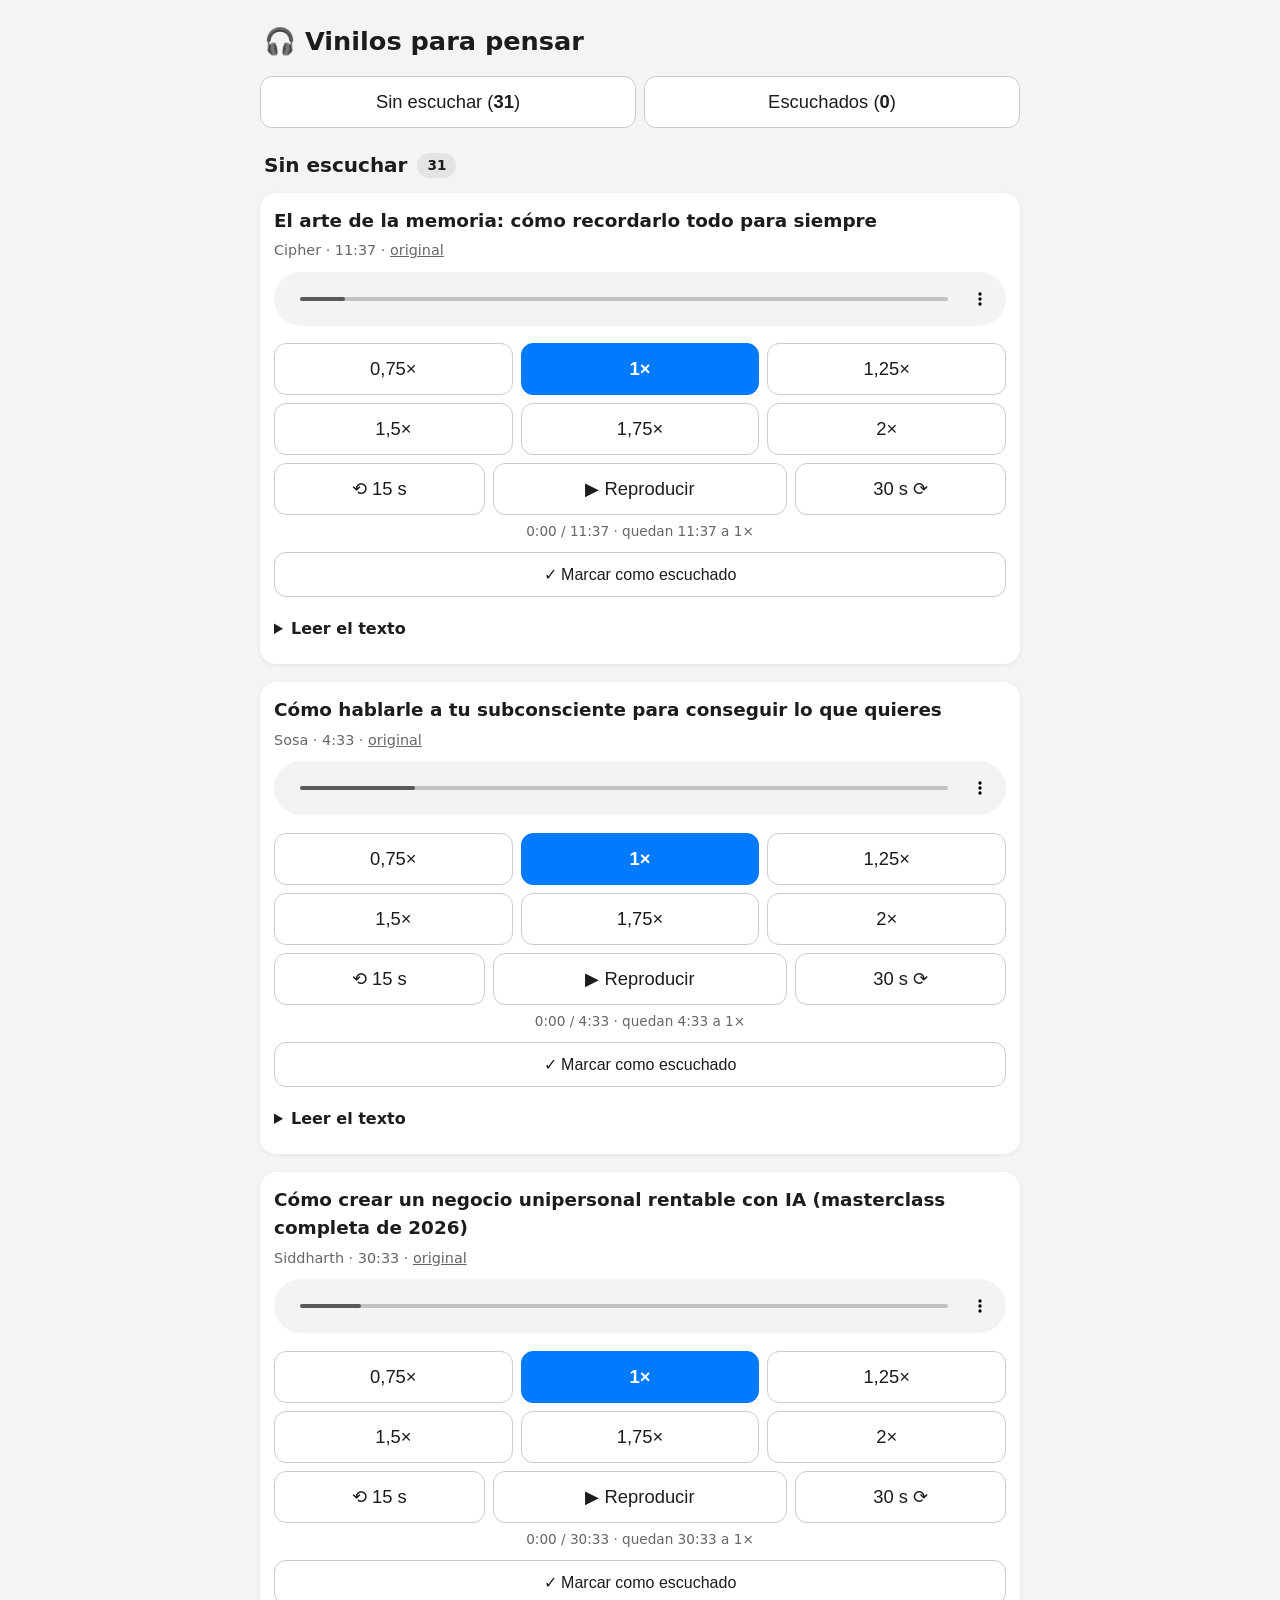
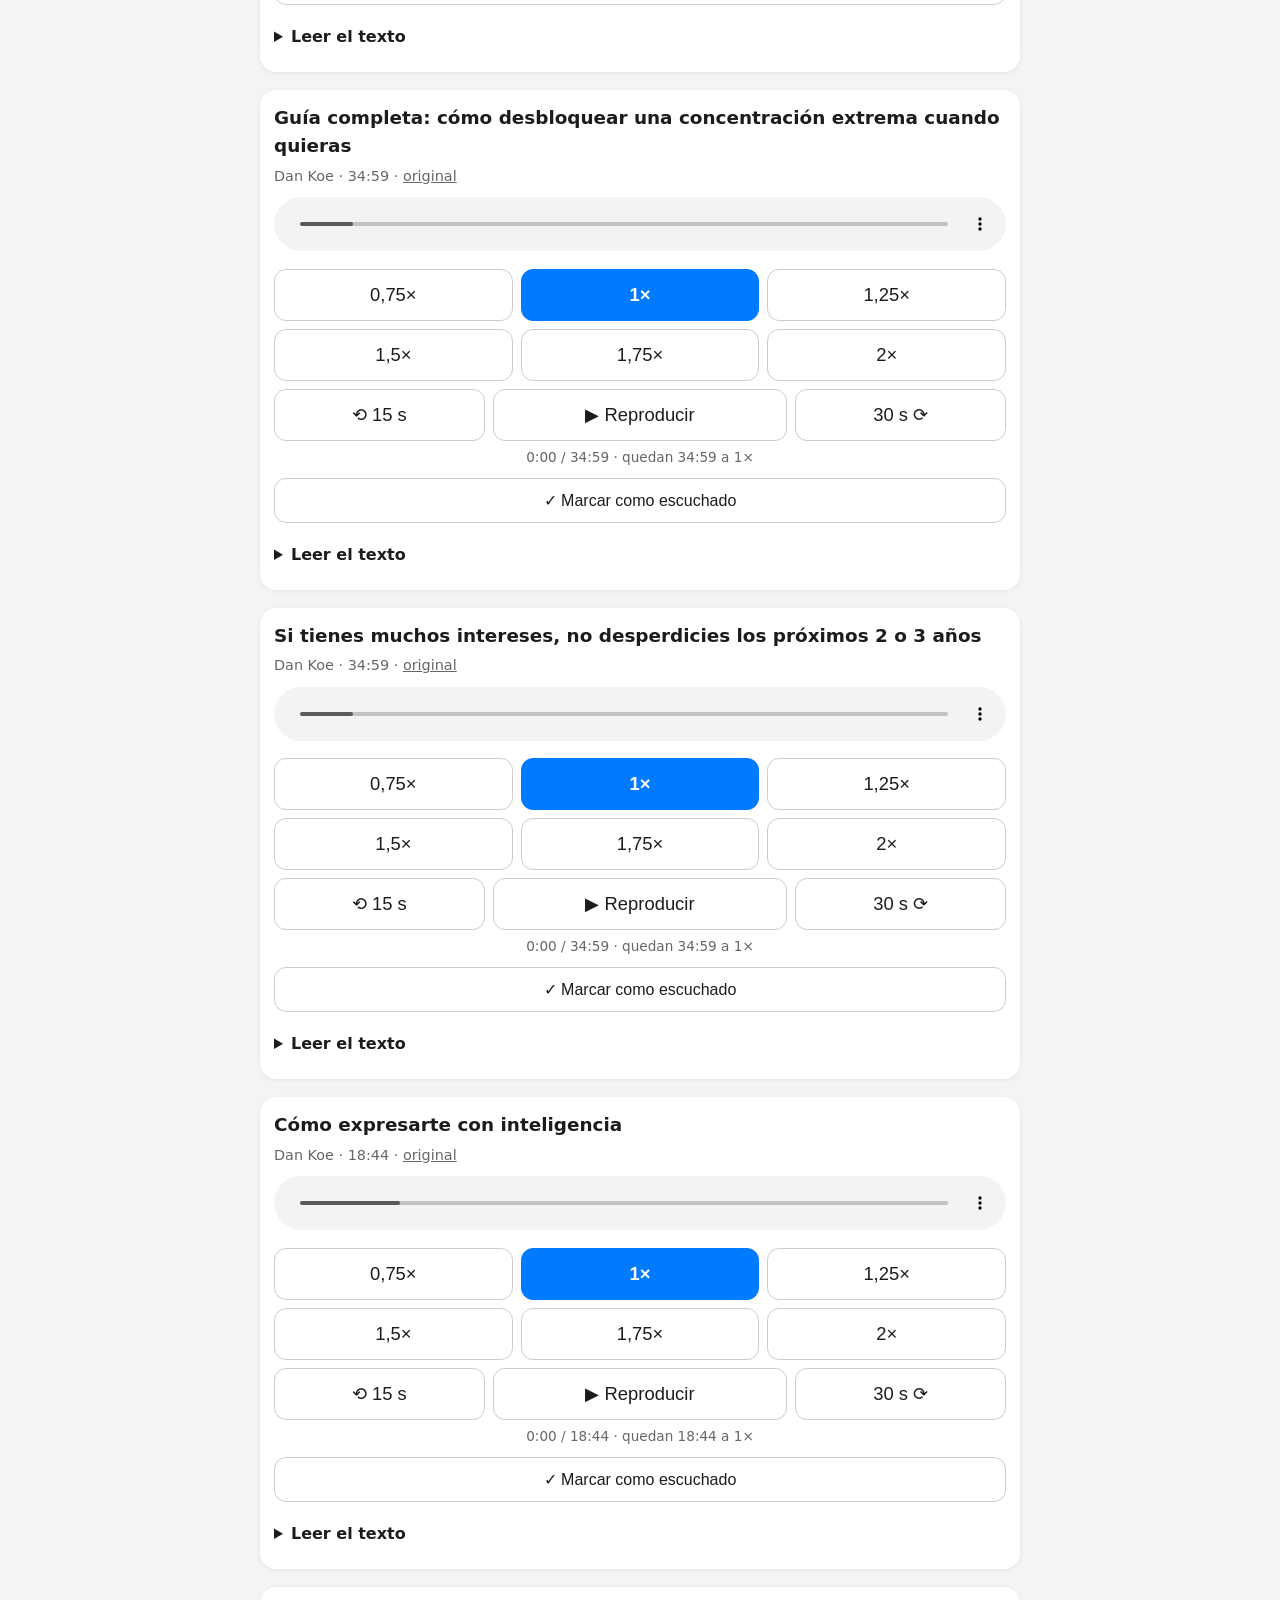
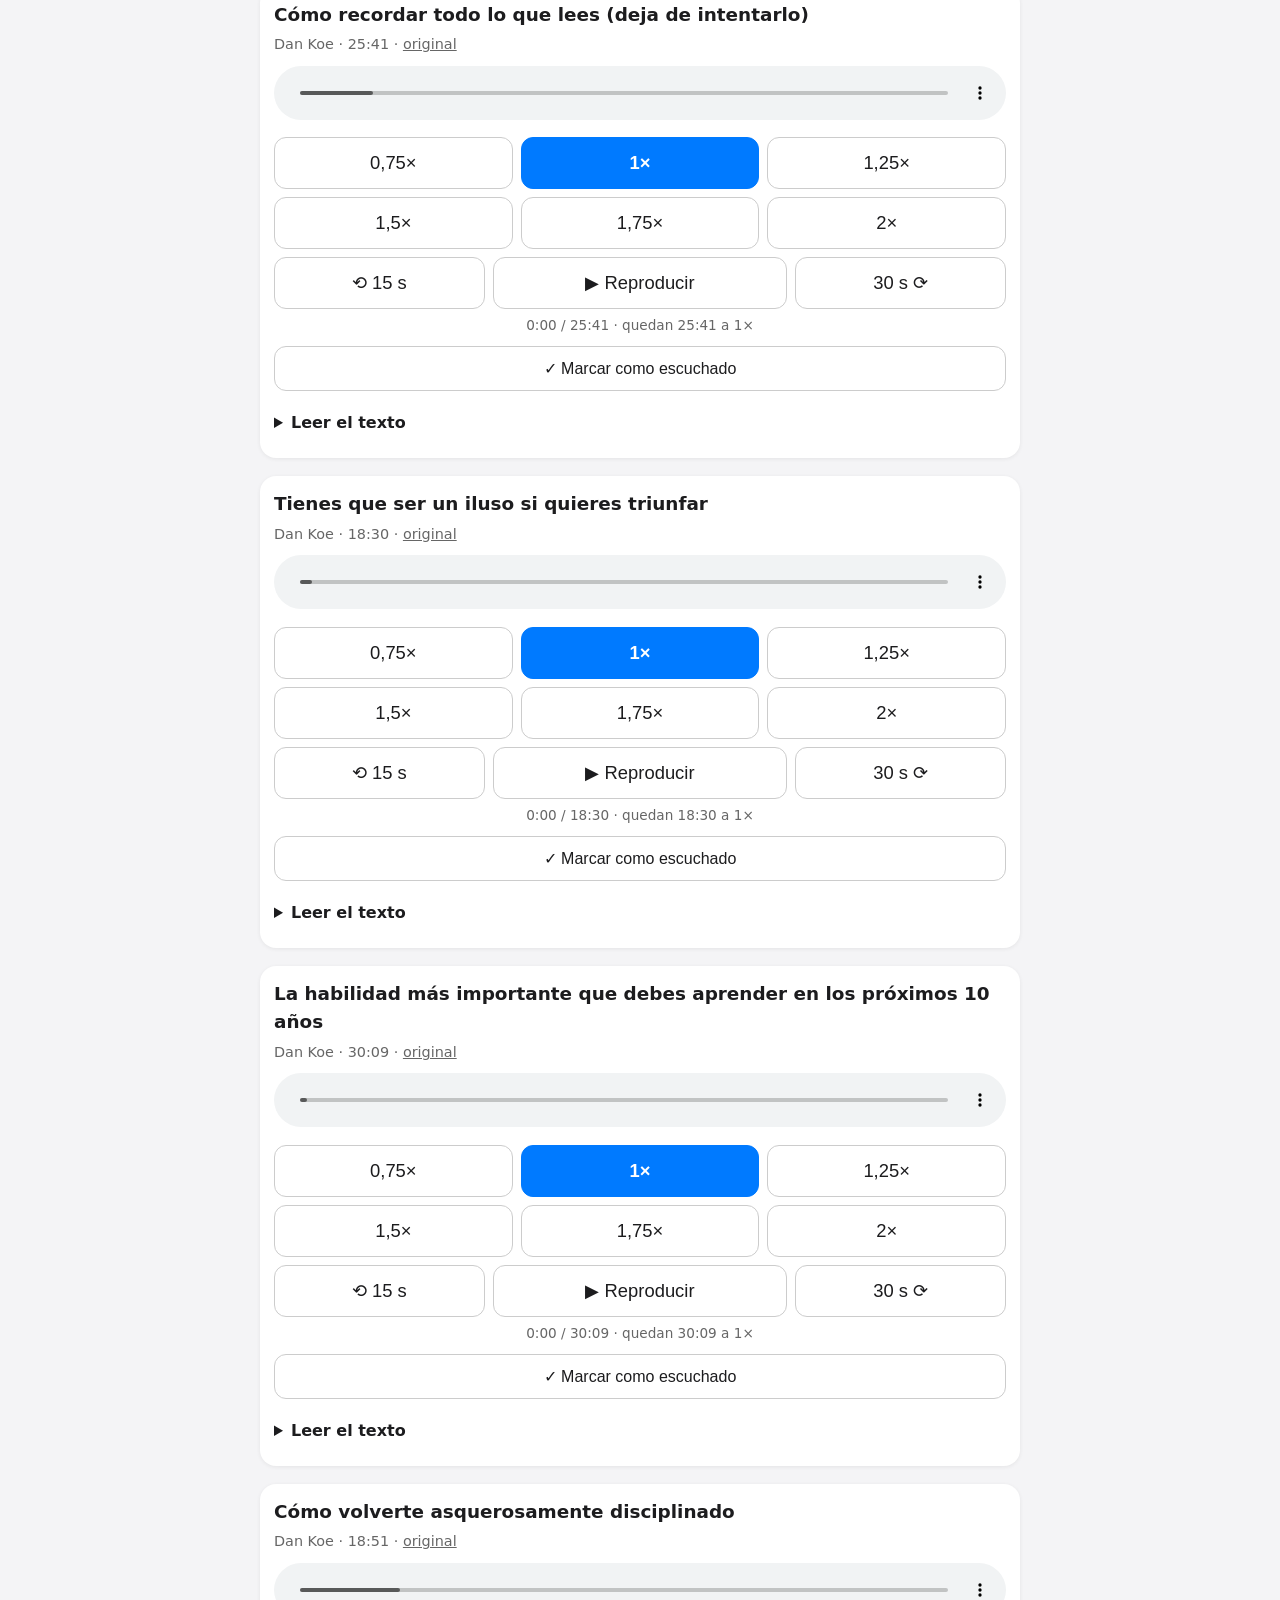
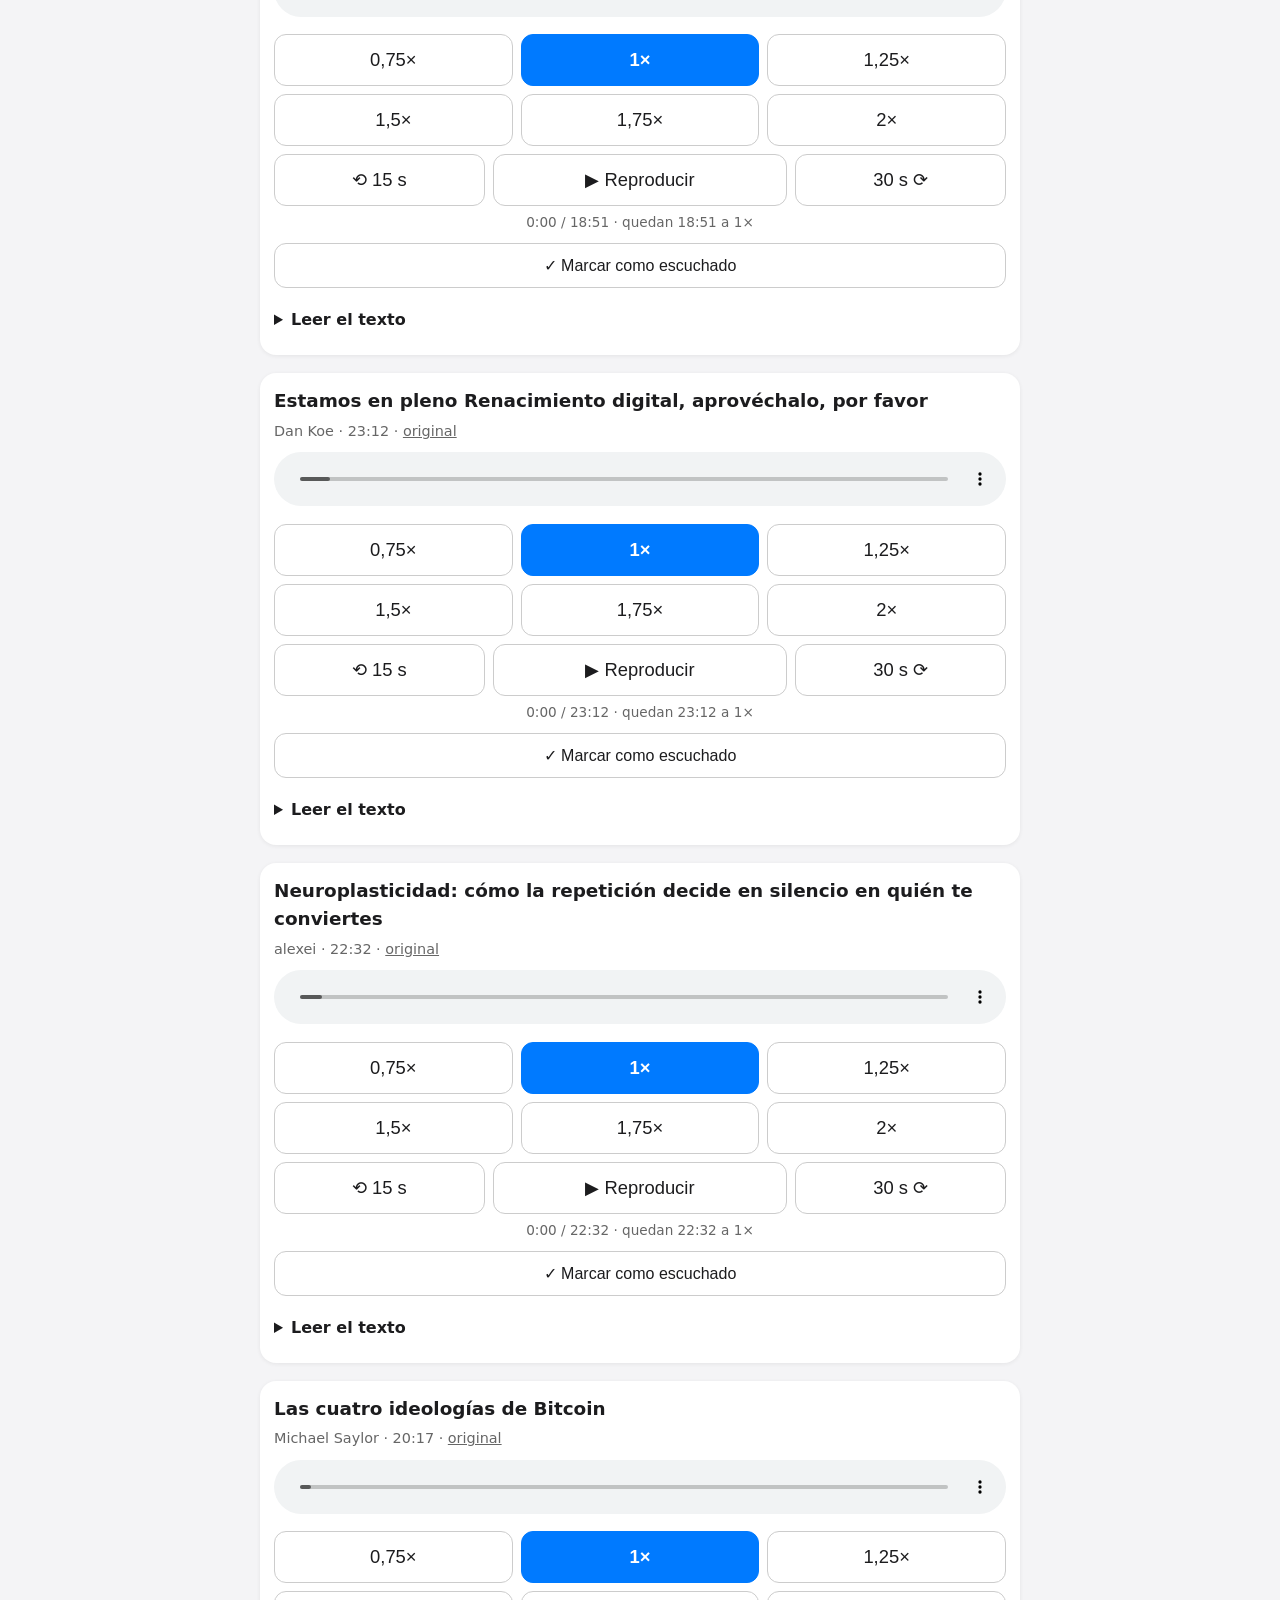
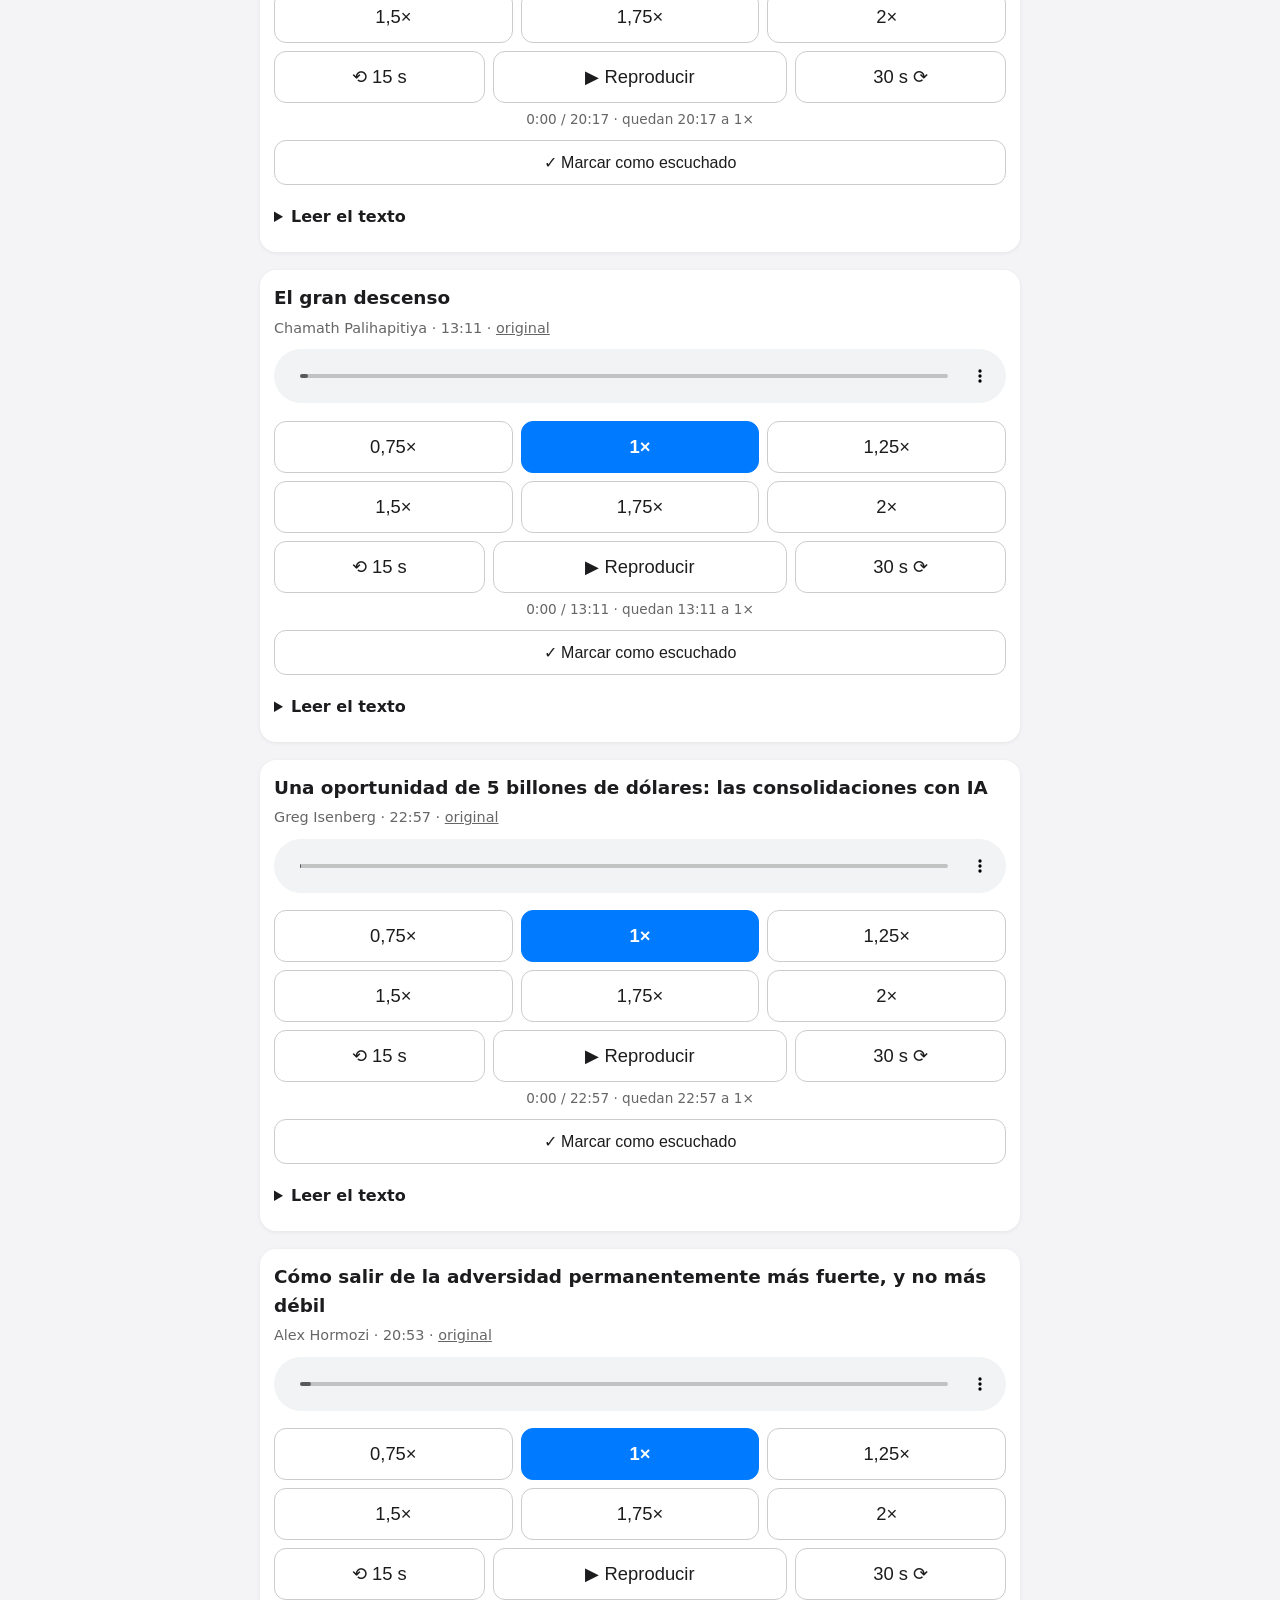
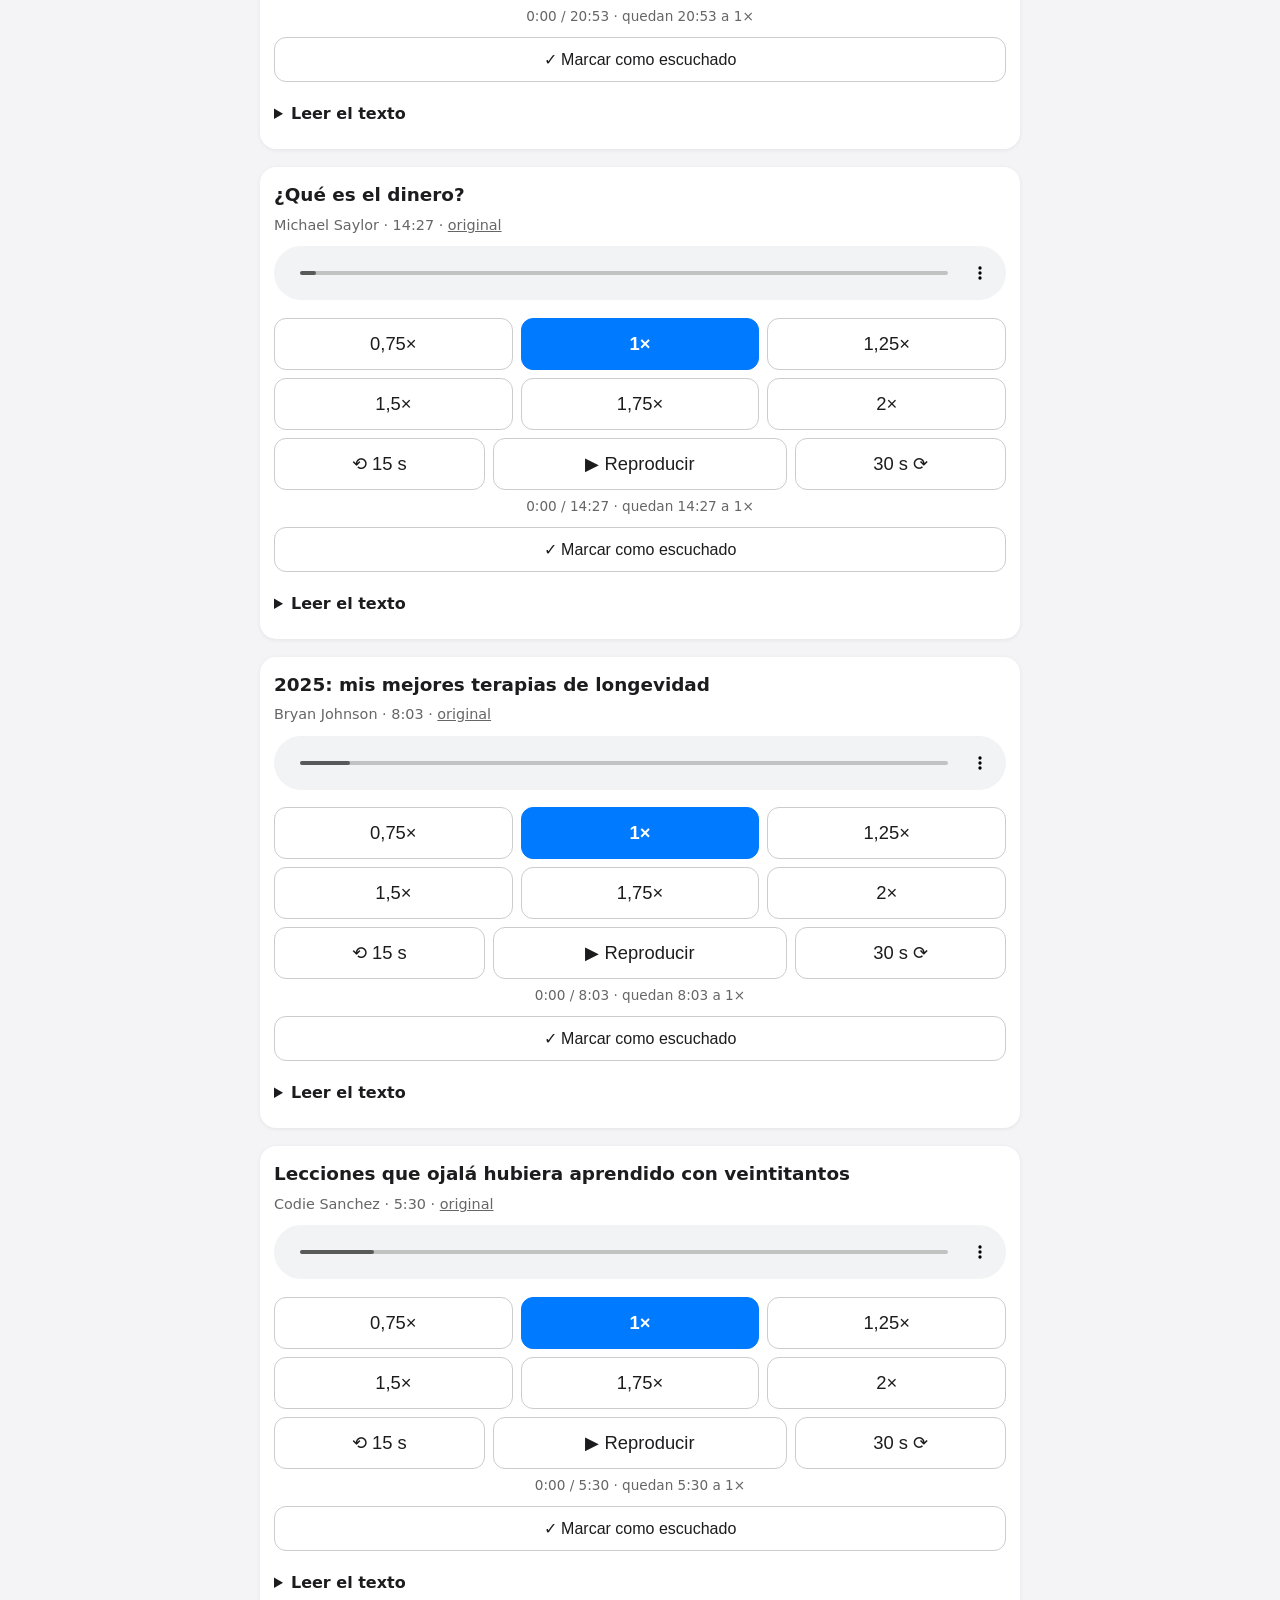
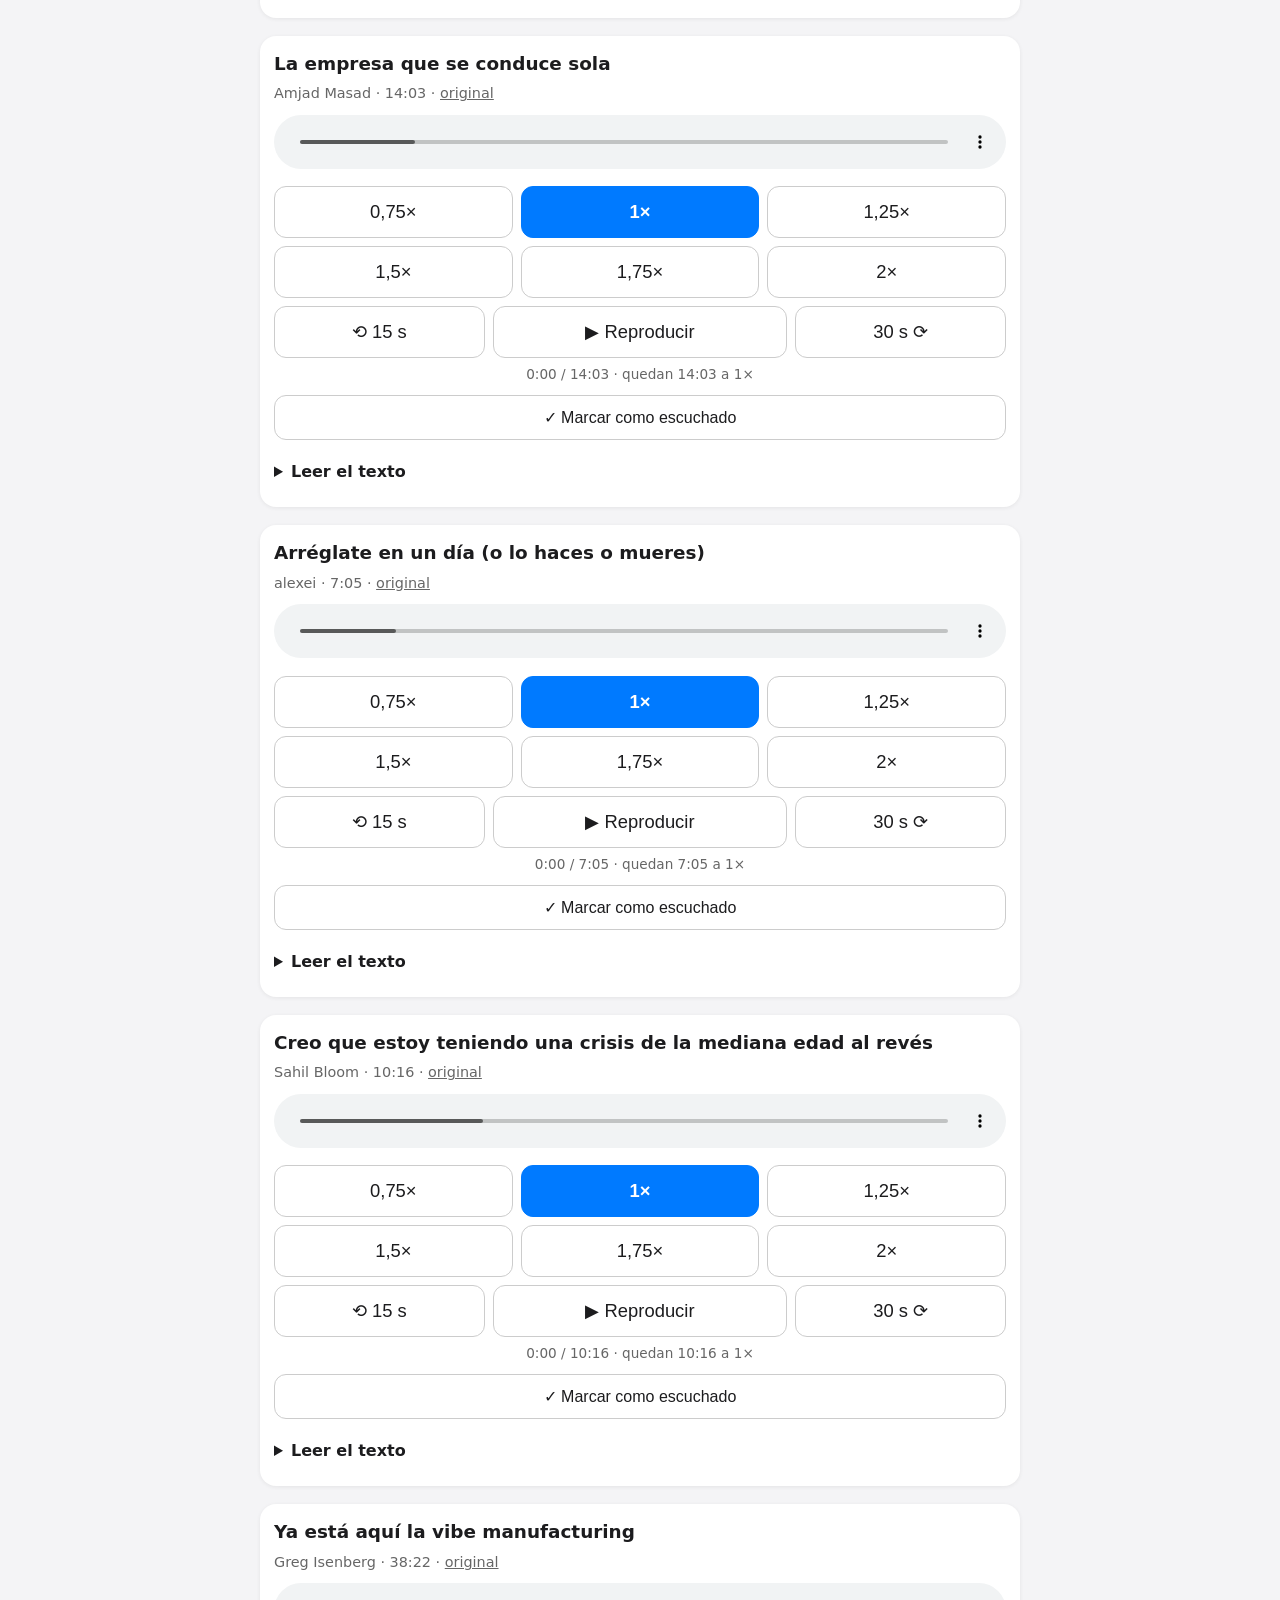
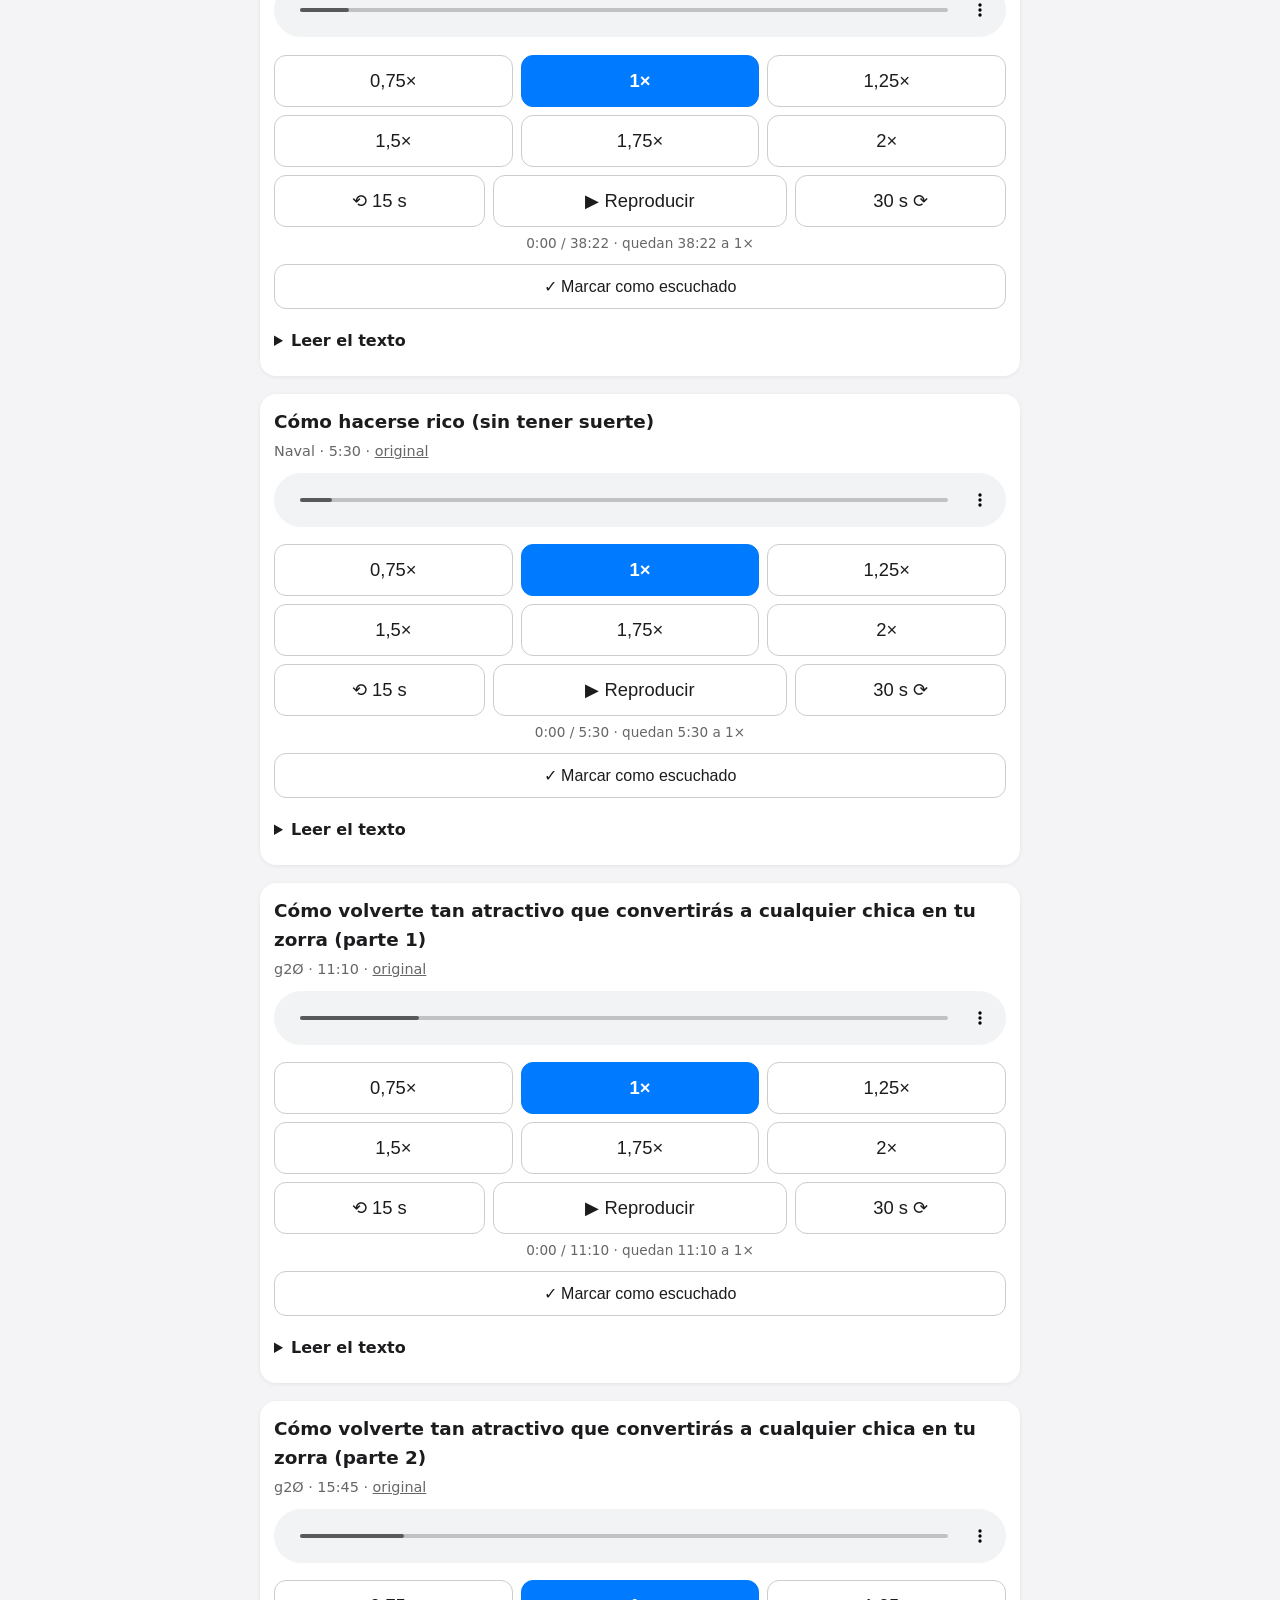
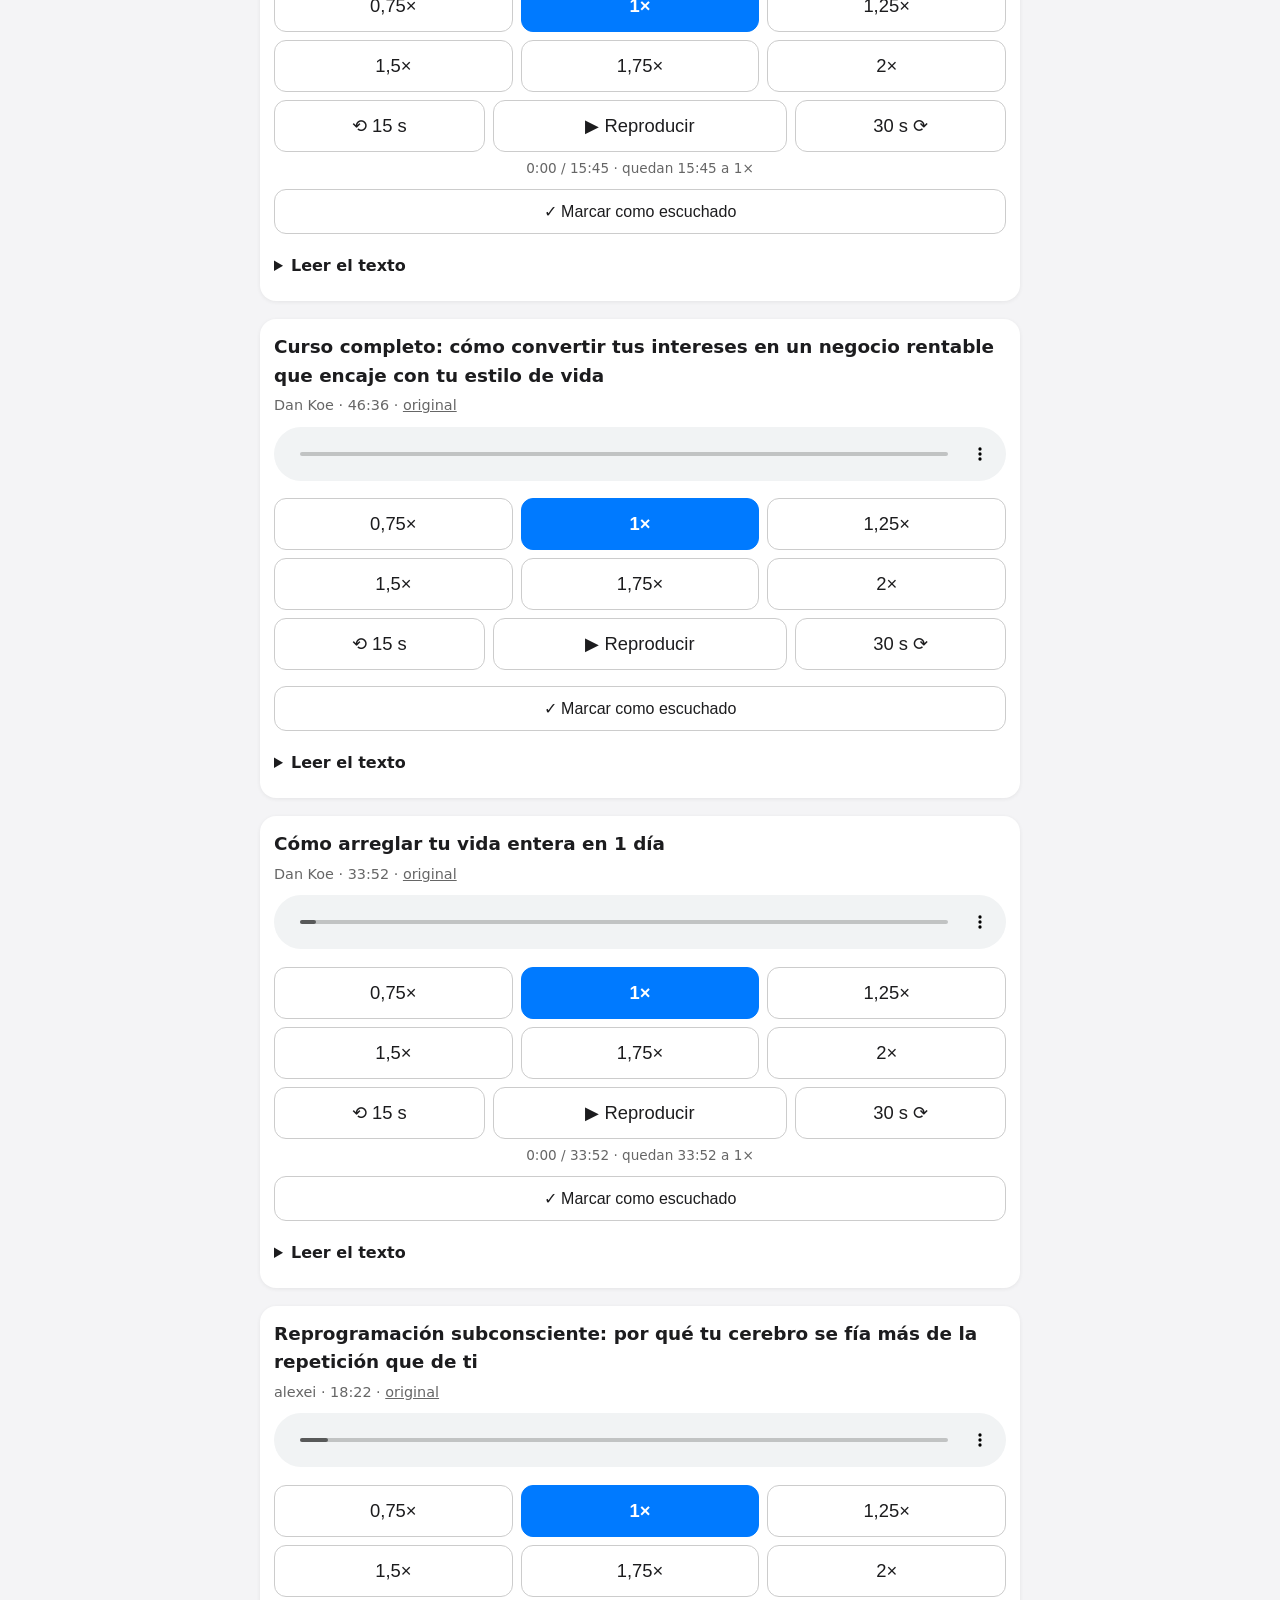
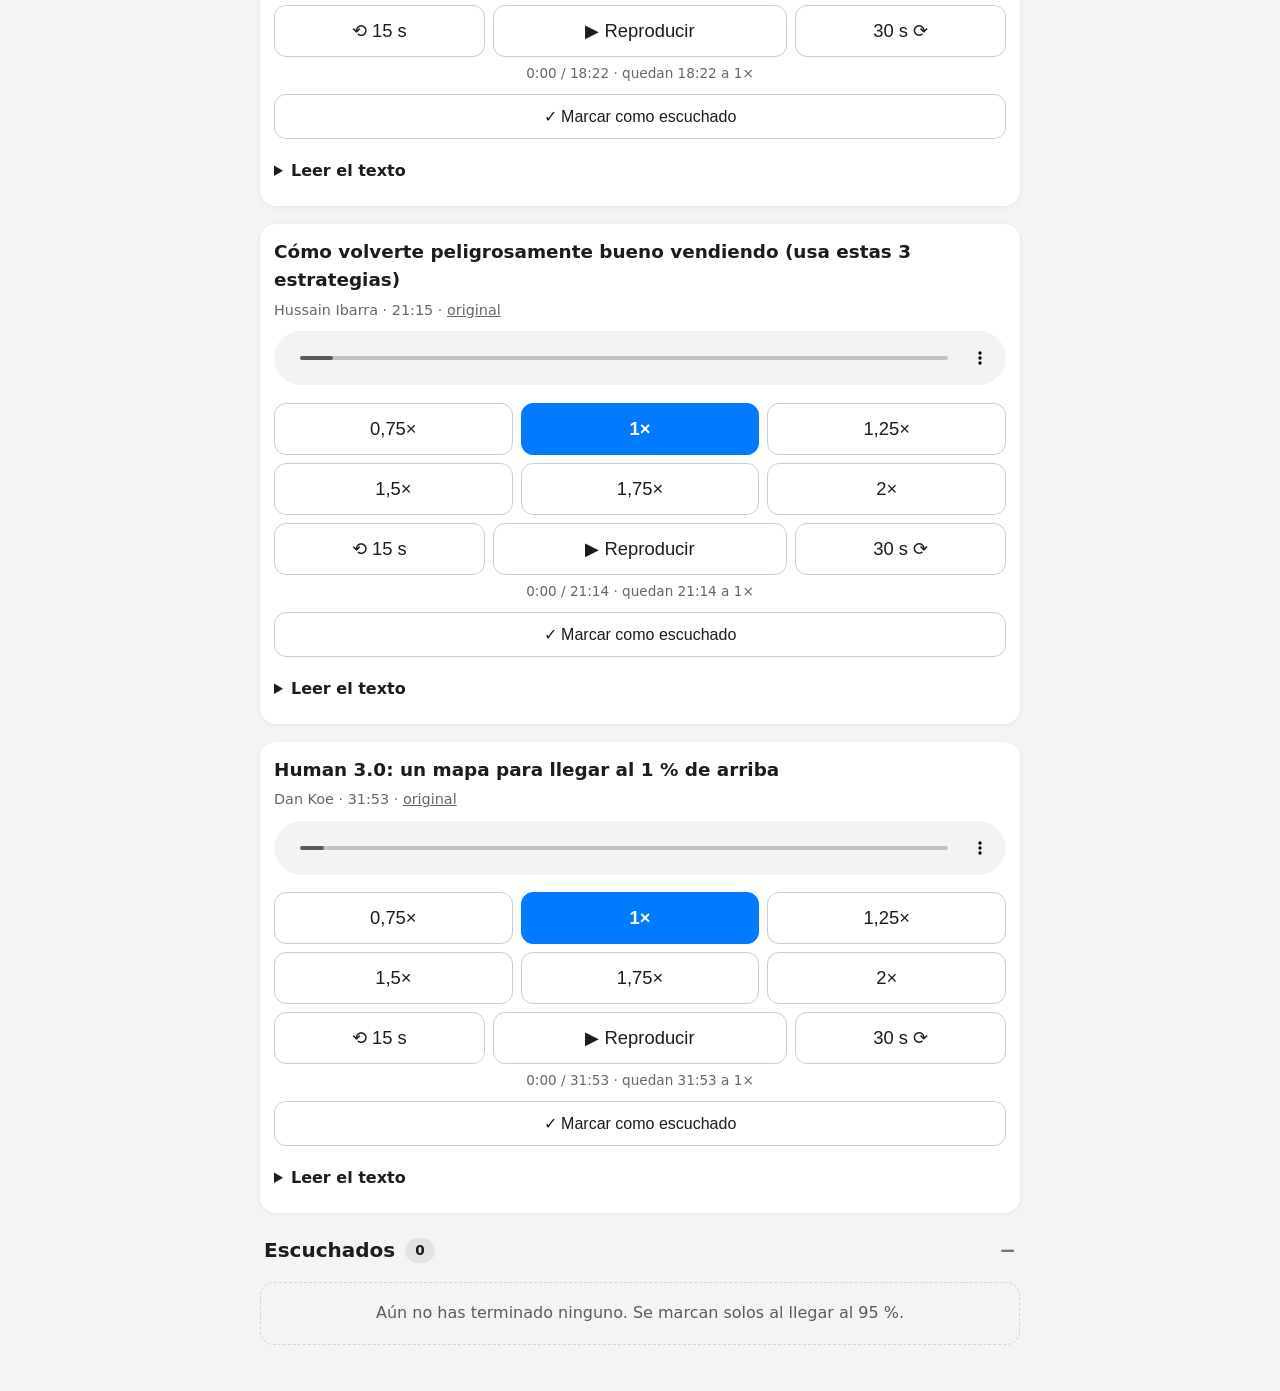
==== commit ea03c23b: "Add episode: cipher-arte-memoria (El arte de la memoria) Co-authored-by: davidpardal <davidpardal@us" ====
--- a/index.html
+++ b/index.html
@@ -34,7 +34,102 @@
 <nav class="seg"><button data-go="s-pend">Sin escuchar (<b class="np">0</b>)</button><button data-go="s-done">Escuchados (<b class="nd">0</b>)</button></nav>
 <h2 class="sec" id="s-pend">Sin escuchar <span class="n np">0</span></h2>
 <div id="pend">
-<section class="ep" data-id="sosa-subconsciente" data-n="0" data-dur="273">
+<section class="ep" data-id="cipher-arte-memoria" data-n="0" data-dur="697">
+<h2>El arte de la memoria: cómo recordarlo todo para siempre</h2>
+<div class="meta">Cipher · 11:37 · <a href="https://x.com/cipherdatasets/status/2113569858176594410">original</a></div>
+<audio controls preload="metadata" src="ep/cipher-arte-memoria.mp3"></audio>
+<div class="speeds"><button class="sp" data-r="0.75">0,75×</button><button class="sp" data-r="1">1×</button><button class="sp" data-r="1.25">1,25×</button><button class="sp" data-r="1.5">1,5×</button><button class="sp" data-r="1.75">1,75×</button><button class="sp" data-r="2">2×</button></div>
+<div class="nav"><button class="bk">⟲ 15 s</button><button class="pp">▶︎ Reproducir</button><button class="fw">30 s ⟳</button></div>
+<div class="pos"></div>
+<div class="bar"><i></i></div>
+<button class="mk"></button>
+<details><summary>Leer el texto</summary><div class="txt"><p>hay una vieja leyenda:</p>
+<p>en el siglo V a. C., se cuenta que el poeta Simónides fue contratado para cantar un poema en honor del noble tesalio Escopas, en su propio banquete.</p>
+<p>Simónides cumplió su trabajo. Sin embargo, en su poema dedicó un pasaje a alabar a los 2 gemelos divinos: Cástor y Pólux.</p>
+<p>Ofendido, Escopas le dijo a Simónides que solo le pagaría la mitad de la tarifa acordada, y que el resto se lo fuera a pedir a los gemelos.</p>
+<p>Enfadado, Simónides se quedó en la sala el resto del festín y, más tarde esa noche, entró un mensajero a decirle que dos jóvenes le esperaban fuera para verle.</p>
+<p>Simónides salió de la sala y, justo detrás de él, se derrumbó todo el techo, aplastando a cada invitado que había dentro.</p>
+<p>Todos los cuerpos quedaron destrozados hasta ser irreconocibles, tan mal que las familias no podían decir de quién era cada cuerpo.</p>
+<p>Cuando Simónides volvió, fue el único que pudo identificarlos, porque recordaba perfectamente los asientos.</p>
+<p>Pudo nombrar a cada uno de los invitados simplemente recordando dónde estaba sentado cada hombre.</p>
+<p>Aquella única noche dio origen a uno de los temas más estudiados del mundo antiguo: el arte de la memoria, también conocido como el método de los loci, o el palacio de la memoria.</p>
+<p>Su técnica central consistía en conectar aquello que querías recordar con lugares familiares, de modo que pudieras recorrerlos en la mente e instaurarlos de forma permanente en la memoria, igual que recorres tu casa o tu barrio.</p>
+<p>Y durante casi 2.000 años lo estudiaron y usaron las mayores mentes de Occidente.</p>
+<p>Los senadores romanos memorizaban con él discursos enteros y hablaban durante horas en el Senado sin un solo papel.</p>
+<p>Los monjes medievales llevaban en la cabeza toda la Escritura y la recorrían para componer sus sermones.</p>
+<p>Hasta que, al fin, alcanzó su cima con los maestros de la memoria del Renacimiento, que convirtieron el arte en algo mucho mayor: una herramienta para crear, visualizar y memorizar el futuro en lugar del pasado.</p>
+<p>Uno de los mayores maestros de la memoria de todos los tiempos, Giordano Bruno, fue quemado en la hoguera, porque sus poderes aterrorizaban a la Iglesia más que cualquier herejía.</p>
+<p>La madriguera es profunda, y estos últimos días me dediqué a comprender el arte por completo.</p>
+<p>Mi laboratorio está sepultado en material: *The Art of Memory* de Frances Yates, la *Rhetorica ad Herennium*, la *Summa* de Aquino, el *De umbris idearum* de Bruno, una impresión del teatro de la memoria de Fludd.</p>
+<p>Y, por último: horas dedicadas a crear y recorrer deliberadamente los palacios de mi propia creación.</p>
+<p>Un péndulo de latón balanceándose por mi pasillo, junto a Napoleón remando un barquito en el fregadero de mi cocina.</p>
+<p>Desde fuera no tendría ningún sentido. Pero para mí cada imagen está exactamente donde debe estar, y cada una guarda una idea que no olvidaré jamás.</p>
+<p>La belleza de construir un palacio de la memoria es que solo tú conoces sus habitaciones. Es tu santuario interior, donde nadie más puede entrar nunca.</p>
+<p>Así que abramos la cámara acorazada. En este artículo aprenderás exactamente qué son los palacios de la memoria, para qué pueden usarse más allá de simplemente almacenar información y cómo construir uno tú mismo con las técnicas paso a paso de los mayores maestros de la memoria de la historia.</p>
+<p>Empecemos.</p>
+<h3>EL ARTE DE LA MEMORIA: QUÉ ES Y POR QUÉ FUNCIONA</h3>
+<blockquote><p>«la memoria, el tesoro de todas las cosas.»</p><p>— Cicerón, *De oratore*</p></blockquote>
+<p>pero ¿qué es en el fondo?</p>
+<p>en los términos más simples y prácticos, el arte de la memoria es el arte de conectar imágenes e ideas con ubicaciones físicas bien conocidas por las que puedes caminar como por el pasillo de tu propia casa.</p>
+<p>en lugar de forzarte a memorizar piezas de información completamente desconocidas y desconectadas, las estás conectando en un todo, de modo que cada una tenga su ancla unida a un lugar familiar.</p>
+<p>como dije, este método lo usaron algunas de las mayores mentes que jamás han pisado esta tierra.</p>
+<p>¿por qué?</p>
+<p>porque es el método más eficaz descubierto hasta ahora para instaurar información en tu cabeza.</p>
+<p>TU CEREBRO PIENSA EN LUGARES</p>
+<p>y viene directamente de miles de años de evolución.</p>
+<p>nuestros antepasados no necesitaban memorizar definiciones ni la fecha de alguna escaramuza de 1429.</p>
+<p>necesitaban memorizar dónde estaba el agua, qué valle ocultaba a los depredadores y las rutas de escape de vuelta al refugio.</p>
+<p>ya no hay tigres dientes de sable a la vuelta de la esquina, pero nuestros cerebros siguen funcionando exactamente igual.</p>
+<p>el hipocampo, la parte del cerebro responsable de la memoria, está literalmente construido en torno a células que se activan por lugares. y el cerebro retiene las imágenes mucho mejor que las palabras: en un experimento de 1973, a personas a las que se les mostraron 10.000 fotografías, cada una solo unos segundos, aún podían reconocer más del 80 % de ellas días después.</p>
+<p>los estudiantes modernos se pasan horas recitando apuntes una y otra vez, pero es más o menos como darse de cabezazos contra la pared.</p>
+<p>te estás forzando a recordar en un lenguaje que tu cerebro no habla, cuando lo único que hace falta es una traducción suave: convierte la idea en una imagen y dale a la imagen un lugar.</p>
+<p>trabaja con tu cerebro, no en contra de él.</p>
+<p>LOS 3 PILARES</p>
+<p>todo el arte se apoya en 3 pilares:</p>
+<ul><li>lugares (loci): un edificio o un recorrido que conoces de memoria. sostienen el orden.
+- imágenes (imagines): una imagen por cada cosa que recordar. sostienen el contenido.
+- caminar: recorrer el trayecto en la mente. eso es el recuerdo.</li></ul>
+<p>primero, eliges el palacio. al principio se aconseja elegir un lugar tan familiar como tu propia casa. luego eliges paradas a lo largo del camino, según cuántos elementos quieras memorizar.</p>
+<p>en segundo lugar, quieres transformar los conceptos que quieres memorizar en imágenes reales y vívidas.</p>
+<p>el manual más antiguo que se conserva del arte, la *Rhetorica ad Herennium*, da la regla: cuanto más absurdo, mejor. haz cada imagen o grotescamente fea o excepcionalmente bella. ensangrentada, coronada, ridícula. lo ordinario se desliza de la mente; lo extraordinario se queda. lo vívido gana a lo abstracto, siempre.</p>
+<p>hasta que, al fin, colocas tus imágenes a lo largo del recorrido, una en cada parada.</p>
+<p>el producto final es un recorrido que puedes hacer con los ojos cerrados, a cualquier hora del día, en cualquier situación. quieres recorrerlo tantas veces como puedas, primero hacia delante, luego hacia atrás, preferiblemente justo antes de dormir.</p>
+<p>ahora pongámoslo a trabajar.</p>
+<h3>LA CÁMARA ACORAZADA: UN PALACIO PARA ALMACENAR</h3>
+<blockquote><p>«la memoria… no sin razón llamada el tesoro de la elocuencia.»</p><p>— Quintiliano, *Institutio oratoria*</p></blockquote>
+<p>EL CAMPEÓN DISLÉXICO</p>
+<p>en 2002, en Londres, Dominic O’Brien memorizó 2.808 cartas de 54 barajas barajadas, cada carta vista solo una vez, y las recitó en orden. un récord Guinness.</p>
+<p>más tarde, en una entrevista, al preguntarle cómo lo hizo, dijo que no tenía ninguna capacidad especial. era disléxico, dejó el colegio a los 16 y suspendió la mayoría de sus exámenes. pero a los 30 se sentó delante del televisor y vio a un hombre memorizar una baraja entera en menos de tres minutos. investigó cómo se hacía y, simplemente, se enseñó a sí mismo el método.</p>
+<p>así que ¿cuál era el método?</p>
+<p>era exactamente el mismo que usó Simónides hace 2.500 años para memorizar los asientos de los invitados. O’Brien convirtió cada carta en una persona haciendo algo, y las colocó una a una a lo largo de recorridos por lugares que conocía de memoria.</p>
+<p>CONSTRUYE TU PRIMER PALACIO</p>
+<p>el mismo método puede usarse para almacenar cualquier tema que quieras memorizar.</p>
+<p>simplemente toma el concepto, por complejo que parezca, y simplifícalo en una representación visual de él. (recuerda: cuanto más absurdo, mejor.)</p>
+<p>digamos que quieres memorizar las 4 virtudes cardinales: prudencia, justicia, fortaleza y templanza.</p>
+<ul><li>en tu puerta de entrada se alza un anciano con tres cabezas, una mirando hacia atrás por la calle, una hacia ti, una hacia dentro de la casa. prudencia.
+- en el pasillo, un juez con togas de rojo sangre sostiene una balanza gigante, un platillo raspando el suelo. justicia.
+- en el salón, un león sostiene el techo que se derrumba sobre su lomo. fortaleza.
+- en el fregadero de la cocina, una mujer vierte con calma agua de una jarra a otra, sin derramar una gota. templanza.</li></ul>
+<p>tu palacio puede tener tantas paradas como material tengas que recordar. solo intenta ordenarlo de forma que una imagen se conecte de algún modo con la siguiente.</p>
+<p>esto convierte una lista en una historia, y tu mente sigue una historia por sí sola.</p>
+<p>la idea del palacio es simple: no recuerdas la lista. recuerdas el paseo, y el paseo te entrega la lista.</p>
+<p>cuando tienes el palacio listo, en lugar de empollar y repetirlo durante horas, lo recorres un par de veces y simplemente vuelves a hacer algo completamente distinto para que tu subconsciente almacene lo que has colocado. después de un tiempo, vuelve a recorrer tu palacio, y otra vez.</p>
+<p>EL SÁNDWICH PITAGÓRICO</p>
+<p>cuando necesites memorizar algo lo más rápido posible, asegúrate de recorrerlo antes de dormir, porque es el momento más importante para la consolidación.</p>
+<p>los pitagóricos construyeron todo su día en torno a esto. en el dominio del aprendizaje, lo llamé el sándwich pitagórico:</p>
+<ul><li>base: recuerdo nocturno. antes de dormir, recorre el palacio una última vez.
+- medio: sueño. a lo largo de la noche, el hipocampo reproduce lo que tocaste por última vez, grabándolo en la memoria a largo plazo.
+- tapa: recuerdo matutino. Jámblico escribió que los pitagóricos no se levantaban de la cama sin haber recordado antes lo que habían aprendido el día anterior.</li></ul>
+<p>muy bien, esta era la base, y el uso más mainstream de la técnica.</p>
+<p>ahora sabes cómo construir tu primer palacio y almacenar información de forma rápida y fácil, en lugar de repetir tus apuntes sin pensar durante horas.</p>
+<p>pero ¿y si te dijera que los palacios de la memoria nunca estuvieron pensados solo para almacenar información?</p>
+<p>estaban pensados para mezclar su contenido en ideas nuevas. para guardar las leyes y el consejo de asesores que rigen tu carácter. y, en última instancia: para ir más allá del presente y memorizar líneas temporales FUTURAS.</p>
+<p>este fue el conocimiento al que llegaron los maestros del Renacimiento más avanzados tras años de práctica, y el más destacado de todos ellos fue quemado en la hoguera por ello.</p>
+<p>más allá de la cámara acorazada, puedes construir palacios que sirvan de talleres, salas del trono y salas de guerra para tu mente.</p>
+<p>pasaremos por 3 palacios más, y van a ir profundizando cada vez más.</p>
+<h3>PUBLICACIÓN COMPLETA SOLO EN SUBSTACK // CIPHER DATASETS</h3></div></details>
+</section>
+<section class="ep" data-id="sosa-subconsciente" data-n="1" data-dur="273">
 <h2>Cómo hablarle a tu subconsciente para conseguir lo que quieres</h2>
 <div class="meta">Sosa · 4:33 · <a href="https://x.com/metamorpehus/status/2087531808036429994">original</a></div>
 <audio controls preload="metadata" src="ep/sosa-subconsciente.mp3"></audio>
@@ -90,7 +185,7 @@
 <p>Con esto en mente, ¿estás preparado para aprender a recuperar el control de tu mente?</p>
 <p>Para quienes lo estéis, sigamos con este aprendizaje en Substack. Lee el resto de este protocolo aquí: [sosams.substack.com](https://sosams.substack.com/p/how-to-speak-to-your-subconscious)</p></div></details>
 </section>
-<section class="ep" data-id="siddharth-negocio-unipersonal" data-n="1" data-dur="1833">
+<section class="ep" data-id="siddharth-negocio-unipersonal" data-n="2" data-dur="1833">
 <h2>Cómo crear un negocio unipersonal rentable con IA (masterclass completa de 2026)</h2>
 <div class="meta">Siddharth · 30:33 · <a href="https://x.com/siddharthwv/status/2112549278619185518">original</a></div>
 <audio controls preload="metadata" src="ep/siddharth-negocio-unipersonal.mp3"></audio>
@@ -394,7 +489,7 @@
 <p>Haré lo que pueda por ayudarte.</p>
 <p>Sidd</p></div></details>
 </section>
-<section class="ep" data-id="dankoe-foco" data-n="2" data-dur="2099">
+<section class="ep" data-id="dankoe-foco" data-n="3" data-dur="2099">
 <h2>Guía completa: cómo desbloquear una concentración extrema cuando quieras</h2>
 <div class="meta">Dan Koe · 34:59 · <a href="https://x.com/thedankoe/status/2012956603297964167">original</a></div>
 <audio controls preload="metadata" src="ep/dankoe-foco.mp3"></audio>
@@ -632,7 +727,7 @@
 <p>Tienes que invertir en tu cartera de fracasos hasta que puedas permitirte triunfar.</p>
 <p>– Dan</p></div></details>
 </section>
-<section class="ep" data-id="dankoe-intereses" data-n="3" data-dur="2099">
+<section class="ep" data-id="dankoe-intereses" data-n="4" data-dur="2099">
 <h2>Si tienes muchos intereses, no desperdicies los próximos 2 o 3 años</h2>
 <div class="meta">Dan Koe · 34:59 · <a href="https://x.com/thedankoe/status/2010042119121957316">original</a></div>
 <audio controls preload="metadata" src="ep/dankoe-intereses.mp3"></audio>
@@ -887,7 +982,7 @@
 <p>Gracias por leer.</p>
 <p>– Dan</p></div></details>
 </section>
-<section class="ep" data-id="dankoe-articular" data-n="4" data-dur="1124">
+<section class="ep" data-id="dankoe-articular" data-n="5" data-dur="1124">
 <h2>Cómo expresarte con inteligencia</h2>
 <div class="meta">Dan Koe · 18:44 · <a href="https://x.com/thedankoe/status/2011827303962329458">original</a></div>
 <audio controls preload="metadata" src="ep/dankoe-articular.mp3"></audio>
@@ -1009,7 +1104,7 @@
 <p>– Dan</p>
 <p>Envío cartas como esta una o dos veces por semana. Si prefieres recibirlas en tu bandeja de entrada para no depender de que el algoritmo te las enseñe, apúntate aquí. También puedes leer gratis mi libro, otras cartas, etcétera.</p></div></details>
 </section>
-<section class="ep" data-id="dankoe-recordar" data-n="5" data-dur="1541">
+<section class="ep" data-id="dankoe-recordar" data-n="6" data-dur="1541">
 <h2>Cómo recordar todo lo que lees (deja de intentarlo)</h2>
 <div class="meta">Dan Koe · 25:41 · <a href="https://x.com/thedankoe/status/2081415714636996844">original</a></div>
 <audio controls preload="metadata" src="ep/dankoe-recordar.mp3"></audio>
@@ -1191,7 +1286,7 @@
 <p>– Dan</p>
 <p>Si quieres escribir pero no sabes por dónde empezar, sobre qué escribir o nada sobre cómo crecer en redes sociales, plantéate apuntarte al bootcamp aquí.</p></div></details>
 </section>
-<section class="ep" data-id="dankoe-delirante" data-n="6" data-dur="1110">
+<section class="ep" data-id="dankoe-delirante" data-n="7" data-dur="1110">
 <h2>Tienes que ser un iluso si quieres triunfar</h2>
 <div class="meta">Dan Koe · 18:30 · <a href="https://x.com/thedankoe/status/2098813973714149757">original</a></div>
 <audio controls preload="metadata" src="ep/dankoe-delirante.mp3"></audio>
@@ -1321,7 +1416,7 @@
 <p>En la próxima carta, hablaremos de cómo darle gravedad a tus objetivos. Es decir, de cómo hacer que tus objetivos tengan tanto sentido que no puedas evitar alcanzarlos.</p>
 <p>– Dan</p></div></details>
 </section>
-<section class="ep" data-id="dankoe-habilidad" data-n="7" data-dur="1809">
+<section class="ep" data-id="dankoe-habilidad" data-n="8" data-dur="1809">
 <h2>La habilidad más importante que debes aprender en los próximos 10 años</h2>
 <div class="meta">Dan Koe · 30:09 · <a href="https://x.com/thedankoe/status/2009320195848872014">original</a></div>
 <audio controls preload="metadata" src="ep/dankoe-habilidad.mp3"></audio>
@@ -1497,7 +1592,7 @@
 <p>Dejo en tus manos decidir qué quieres hacer con esta información.</p>
 <p>– Dan</p></div></details>
 </section>
-<section class="ep" data-id="dankoe-disciplina" data-n="8" data-dur="1131">
+<section class="ep" data-id="dankoe-disciplina" data-n="9" data-dur="1131">
 <h2>Cómo volverte asquerosamente disciplinado</h2>
 <div class="meta">Dan Koe · 18:51 · <a href="https://x.com/thedankoe/status/2101361833940791607">original</a></div>
 <audio controls preload="metadata" src="ep/dankoe-disciplina.mp3"></audio>
@@ -1623,7 +1718,7 @@
 <p>Hablamos pronto.</p>
 <p>– Dan</p></div></details>
 </section>
-<section class="ep" data-id="dankoe-renacimiento" data-n="9" data-dur="1392">
+<section class="ep" data-id="dankoe-renacimiento" data-n="10" data-dur="1392">
 <h2>Estamos en pleno Renacimiento digital, aprovéchalo, por favor</h2>
 <div class="meta">Dan Koe · 23:12 · <a href="https://x.com/thedankoe/status/2093051293078261973">original</a></div>
 <audio controls preload="metadata" src="ep/dankoe-renacimiento.mp3"></audio>
@@ -1795,7 +1890,7 @@
 <p>Gracias por leer.</p>
 <p>– Dan</p></div></details>
 </section>
-<section class="ep" data-id="alexei-neuroplasticidad" data-n="10" data-dur="1352">
+<section class="ep" data-id="alexei-neuroplasticidad" data-n="11" data-dur="1352">
 <h2>Neuroplasticidad: cómo la repetición decide en silencio en quién te conviertes</h2>
 <div class="meta">alexei · 22:32 · <a href="https://x.com/alexeixbt/status/2086051211271196886">original</a></div>
 <audio controls preload="metadata" src="ep/alexei-neuroplasticidad.mp3"></audio>
@@ -1869,7 +1964,7 @@
 <p>La herramienta nunca faltó. Lleva funcionando todo este tiempo. La única elección real que tienes es si la repetición es intencionada.</p>
 <p>Espero que te haya servido para empezar. Apúntate aquí si quieres recibir más reflexiones, vídeos, libros, estrategias, artículos, etcétera.</p></div></details>
 </section>
-<section class="ep" data-id="saylor-ideologias-bitcoin" data-n="11" data-dur="1217">
+<section class="ep" data-id="saylor-ideologias-bitcoin" data-n="12" data-dur="1217">
 <h2>Las cuatro ideologías de Bitcoin</h2>
 <div class="meta">Michael Saylor · 20:17 · <a href="https://x.com/saylor/status/2062853047991103638">original</a></div>
 <audio controls preload="metadata" src="ep/saylor-ideologias-bitcoin.mp3"></audio>
@@ -2035,7 +2130,7 @@
 <p>La misión no es elegir entre pureza y adopción, ni entre innovación y estabilidad. La misión es garantizar que Bitcoin siga siendo Bitcoin mientras el mundo construye sobre él.</p>
 <p>Así es como Bitcoin alcanza todo su potencial.</p></div></details>
 </section>
-<section class="ep" data-id="chamath-gran-descenso" data-n="12" data-dur="791">
+<section class="ep" data-id="chamath-gran-descenso" data-n="13" data-dur="791">
 <h2>El gran descenso</h2>
 <div class="meta">Chamath Palihapitiya · 13:11 · <a href="https://x.com/chamath/status/2072618494324027489">original</a></div>
 <audio controls preload="metadata" src="ep/chamath-gran-descenso.mp3"></audio>
@@ -2083,7 +2178,7 @@
 <p>Andreessen tenía razón en que el software se comería el mundo. Lo que viene ahora es que la inteligencia hará lo mismo. El descenso, en sí mismo, es la clave de todo. El coste de la pericia está cayendo hacia cero y, cuando llegue ahí, la capacidad de construir algo extraordinario a partir de la ventaja propia ya no pertenecerá a unos pocos, sino a todos.</p>
 <p>Esa es la oportunidad, y es la mayor que he visto nunca.</p></div></details>
 </section>
-<section class="ep" data-id="isenberg-ai-rollups" data-n="13" data-dur="1377">
+<section class="ep" data-id="isenberg-ai-rollups" data-n="14" data-dur="1377">
 <h2>Una oportunidad de 5 billones de dólares: las consolidaciones con IA</h2>
 <div class="meta">Greg Isenberg · 22:57 · <a href="https://x.com/gregisenberg/status/2103927365977928019">original</a></div>
 <audio controls preload="metadata" src="ep/isenberg-ai-rollups.mp3"></audio>
@@ -2199,7 +2294,7 @@
 <p>Estoy contigo.</p>
 <p>Greg Isenberg</p></div></details>
 </section>
-<section class="ep" data-id="hormozi-adversidad" data-n="14" data-dur="1253">
+<section class="ep" data-id="hormozi-adversidad" data-n="15" data-dur="1253">
 <h2>Cómo salir de la adversidad permanentemente más fuerte, y no más débil</h2>
 <div class="meta">Alex Hormozi · 20:53 · <a href="https://x.com/AlexHormozi/status/2012971319315563010">original</a></div>
 <audio controls preload="metadata" src="ep/hormozi-adversidad.mp3"></audio>
@@ -2280,7 +2375,7 @@
 <p>Para que no haya dudas: no digo que tengas que anestesiarte ni dejar de sentir tus emociones. Digo que no necesitas actuar según tus emociones. Dicho de otro modo, que te sientas fatal no significa que tengas que comportarte fatal, tratar fatal a los demás ni tratarte fatal a ti mismo. Creo que separar lo que sentimos de cómo nos comportamos es una señal de madurez, que no tiene casi nada que ver con la edad que tengas, sino con lo hábil que seas.</p>
 <p>Y eso significa que puedes trabajarlo. Y si eso no es un mensaje de esperanza, no sé qué lo es.</p></div></details>
 </section>
-<section class="ep" data-id="saylor-que-es-dinero" data-n="15" data-dur="867">
+<section class="ep" data-id="saylor-que-es-dinero" data-n="16" data-dur="867">
 <h2>¿Qué es el dinero?</h2>
 <div class="meta">Michael Saylor · 14:27 · <a href="https://x.com/saylor/status/2088600395257934028">original</a></div>
 <audio controls preload="metadata" src="ep/saylor-que-es-dinero.mp3"></audio>
@@ -2407,7 +2502,7 @@
 <p>Bitcoin es la solución de ingeniería al problema del dinero.</p>
 <p>El dinero es energía. Bitcoin es energía monetaria digital.</p></div></details>
 </section>
-<section class="ep" data-id="bryanjohnson-longevidad" data-n="16" data-dur="483">
+<section class="ep" data-id="bryanjohnson-longevidad" data-n="17" data-dur="483">
 <h2>2025: mis mejores terapias de longevidad</h2>
 <div class="meta">Bryan Johnson · 8:03 · <a href="https://x.com/bryan_johnson/status/2013421487336890670">original</a></div>
 <audio controls preload="metadata" src="ep/bryanjohnson-longevidad.mp3"></audio>
@@ -2494,7 +2589,7 @@
 + ejercicio (fuerza, cardio, flexibilidad)</p>
 <p>Haz estas cosas y tu fuerza de voluntad aumentará, lo que te permitirá crear hábitos más duraderos. El sueño es lo número uno porque es el interruptor maestro de todas tus demás funciones biológicas. Construye tu vida en torno al sueño.</p></div></details>
 </section>
-<section class="ep" data-id="codiesanchez-lecciones-20" data-n="17" data-dur="330">
+<section class="ep" data-id="codiesanchez-lecciones-20" data-n="18" data-dur="330">
 <h2>Lecciones que ojalá hubiera aprendido con veintitantos</h2>
 <div class="meta">Codie Sanchez · 5:30 · <a href="https://x.com/Codie_Sanchez/status/2009723215925653671">original</a></div>
 <audio controls preload="metadata" src="ep/codiesanchez-lecciones-20.mp3"></audio>
@@ -2545,7 +2640,7 @@
 <p>37. Ser rico es genial. Cualquiera que te diga lo contrario te está mintiendo.</p>
 <p>38. Hay una correlación curiosamente alta entre trabajar más y ganar más. No eres un maleducado: estás en modo construcción.</p></div></details>
 </section>
-<section class="ep" data-id="amasad-empresa-autonoma" data-n="18" data-dur="843">
+<section class="ep" data-id="amasad-empresa-autonoma" data-n="19" data-dur="843">
 <h2>La empresa que se conduce sola</h2>
 <div class="meta">Amjad Masad · 14:03 · <a href="https://x.com/amasad/status/2077802290304684404">original</a></div>
 <audio controls preload="metadata" src="ep/amasad-empresa-autonoma.mp3"></audio>
@@ -2602,7 +2697,7 @@
 <p>Estamos trabajando duro en construirlo ahora mismo.</p>
 <p>Viendo todos los gráficos de arriba, no tendrás que esperar mucho.</p></div></details>
 </section>
-<section class="ep" data-id="alexei-arreglate-1-dia" data-n="19" data-dur="425">
+<section class="ep" data-id="alexei-arreglate-1-dia" data-n="20" data-dur="425">
 <h2>Arréglate en un día (o lo haces o mueres)</h2>
 <div class="meta">alexei · 7:05 · <a href="https://x.com/alexeixbt/status/2030706322346230270">original</a></div>
 <audio controls preload="metadata" src="ep/alexei-arreglate-1-dia.mp3"></audio>
@@ -2658,7 +2753,7 @@
 <p>No estás roto. Solo estás enterrado bajo la comodidad, bajo el miedo, bajo el ruido. Pero un día, un solo día sincero, centrado e intenso, puede cambiar la trayectoria de toda tu vida. No porque te hayas convertido en otra persona, sino porque por fin has dejado de fingir.</p>
 <p>Si esto te ha llegado, no te limites a seguir deslizando: actúa, arréglate hoy y haz clic aquí para unirte a mi Telegram, donde comparto cada día ideas sobre mentalidad. Subamos de nivel cada día.</p></div></details>
 </section>
-<section class="ep" data-id="sahilbloom-crisis-al-reves" data-n="20" data-dur="616">
+<section class="ep" data-id="sahilbloom-crisis-al-reves" data-n="21" data-dur="616">
 <h2>Creo que estoy teniendo una crisis de la mediana edad al revés</h2>
 <div class="meta">Sahil Bloom · 10:16 · <a href="https://x.com/SahilBloom/status/2086461221067215058">original</a></div>
 <audio controls preload="metadata" src="ep/sahilbloom-crisis-al-reves.mp3"></audio>
@@ -2724,7 +2819,7 @@
 <p>Estoy teniendo una crisis de la mediana edad al revés. Y no podría estar más contento.</p>
 <p>¿Quién se apunta?</p></div></details>
 </section>
-<section class="ep" data-id="isenberg-vibe-manufacturing" data-n="21" data-dur="2302">
+<section class="ep" data-id="isenberg-vibe-manufacturing" data-n="22" data-dur="2302">
 <h2>Ya está aquí la vibe manufacturing</h2>
 <div class="meta">Greg Isenberg · 38:22 · <a href="https://x.com/gregisenberg/status/2106737353431581132">original</a></div>
 <audio controls preload="metadata" src="ep/isenberg-vibe-manufacturing.mp3"></audio>
@@ -2855,7 +2950,7 @@
 <p>Estoy contigo.</p>
 <p>Greg Isenberg</p></div></details>
 </section>
-<section class="ep" data-id="naval-como-hacerse-rico" data-n="22" data-dur="330">
+<section class="ep" data-id="naval-como-hacerse-rico" data-n="23" data-dur="330">
 <h2>Cómo hacerse rico (sin tener suerte)</h2>
 <div class="meta">Naval · 5:30 · <a href="https://x.com/naval/status/1002103360646823936">original</a></div>
 <audio controls preload="metadata" src="ep/naval-como-hacerse-rico.mp3"></audio>
@@ -2904,7 +2999,7 @@
 <p>Aplica conocimiento específico, con apalancamiento, y al final conseguirás lo que mereces.</p>
 <p>Cuando por fin seas rico, te darás cuenta de que no era lo que buscabas. Pero eso lo dejamos para otro día.</p></div></details>
 </section>
-<section class="ep" data-id="g2o-atractivo-1" data-n="23" data-dur="670">
+<section class="ep" data-id="g2o-atractivo-1" data-n="24" data-dur="670">
 <h2>Cómo volverte tan atractivo que convertirás a cualquier chica en tu zorra (parte 1)</h2>
 <div class="meta">g2Ø · 11:10 · <a href="https://x.com/gh0st2offline/status/2089063940680532376">original</a></div>
 <audio controls preload="metadata" src="ep/g2o-atractivo-1.mp3"></audio>
@@ -3038,7 +3133,7 @@
 <p>es esencial.</p>
 <p>haz clic aquí para empezar tu iniciación.</p></div></details>
 </section>
-<section class="ep" data-id="g2o-atractivo-2" data-n="24" data-dur="945">
+<section class="ep" data-id="g2o-atractivo-2" data-n="25" data-dur="945">
 <h2>Cómo volverte tan atractivo que convertirás a cualquier chica en tu zorra (parte 2)</h2>
 <div class="meta">g2Ø · 15:45 · <a href="https://x.com/gh0st2offline/status/2104019235882045661">original</a></div>
 <audio controls preload="metadata" src="ep/g2o-atractivo-2.mp3"></audio>
@@ -3216,7 +3311,7 @@
 <p>es esencial.</p>
 <p>haz clic aquí para empezar tu viaje</p></div></details>
 </section>
-<section class="ep" data-id="dankoe-curso-negocio" data-n="25" data-dur="2796">
+<section class="ep" data-id="dankoe-curso-negocio" data-n="26" data-dur="2796">
 <h2>Curso completo: cómo convertir tus intereses en un negocio rentable que encaje con tu estilo de vida</h2>
 <div class="meta">Dan Koe · 46:36 · <a href="https://x.com/thedankoe/status/2107151068446789829">original</a></div>
 <audio controls preload="metadata" src="ep/dankoe-curso-negocio.mp3"></audio>
@@ -3570,7 +3665,7 @@
 <p>Dale 2 o 3 meses. Aunque solo pague una persona, habrás demostrado que hay demanda. Entonces puedes subir el precio, convertir tus llamadas en un curso o crear el producto que de verdad quieres crear, porque ahora sabes exactamente por qué va a pagar la gente.</p>
 <p>Eso es riqueza blanda.</p></div></details>
 </section>
-<section class="ep" data-id="dankoe-vida-1-dia" data-n="26" data-dur="2032">
+<section class="ep" data-id="dankoe-vida-1-dia" data-n="27" data-dur="2032">
 <h2>Cómo arreglar tu vida entera en 1 día</h2>
 <div class="meta">Dan Koe · 33:52 · <a href="https://x.com/thedankoe/status/2010751592346030461">original</a></div>
 <audio controls preload="metadata" src="ep/dankoe-vida-1-dia.mp3"></audio>
@@ -3795,7 +3890,7 @@
 <p>Cuanto más juegas, más fuerte se vuelve esta fuerza, y antes de que te des cuenta se convierte en quien eres, y no lo querrías de ninguna otra manera.</p>
 <p>– Dan</p></div></details>
 </section>
-<section class="ep" data-id="alexei-reprogramacion" data-n="27" data-dur="1102">
+<section class="ep" data-id="alexei-reprogramacion" data-n="28" data-dur="1102">
 <h2>Reprogramación subconsciente: por qué tu cerebro se fía más de la repetición que de ti</h2>
 <div class="meta">alexei · 18:22 · <a href="https://x.com/alexeixbt/status/2092254375901044796">original</a></div>
 <audio controls preload="metadata" src="ep/alexei-reprogramacion.mp3"></audio>
@@ -3851,7 +3946,7 @@
 <p>Tu cerebro lleva toda tu vida escuchándote, tomando nota cuidadosa y literal de todo lo que repetiste las veces suficientes como para que importara. Sigue escuchando ahora mismo, en este preciso instante. La única pregunta real que queda es qué le vas a decir a continuación, y si de verdad se lo vas a decir las veces suficientes como para que por fin te crea.</p>
 <p>Espero que esto te haya servido para empezar. Únete [aquí](https://t.me/alexeixbt) si quieres recibir más reflexiones, vídeos, libros, estrategias, artículos, etc.</p></div></details>
 </section>
-<section class="ep" data-id="hussain-vender" data-n="28" data-dur="1275">
+<section class="ep" data-id="hussain-vender" data-n="29" data-dur="1275">
 <h2>Cómo volverte peligrosamente bueno vendiendo (usa estas 3 estrategias)</h2>
 <div class="meta">Hussain Ibarra · 21:15 · <a href="https://x.com/hussainibarra/status/2112198119672959413">original</a></div>
 <audio controls preload="metadata" src="ep/hussain-vender.mp3"></audio>
@@ -4057,7 +4152,7 @@
 <p>Si vas en serio con empezar y construir un negocio de una sola persona, necesitas conseguir Eden.</p>
 <p>Empieza hoy con Eden gratis.</p></div></details>
 </section>
-<section class="ep" data-id="dankoe-human30" data-n="29" data-dur="1913">
+<section class="ep" data-id="dankoe-human30" data-n="30" data-dur="1913">
 <h2>Human 3.0: un mapa para llegar al 1 % de arriba</h2>
 <div class="meta">Dan Koe · 31:53 · <a href="https://x.com/thedankoe/status/2023779299367809063">original</a></div>
 <audio controls preload="metadata" src="ep/dankoe-human30.mp3"></audio>
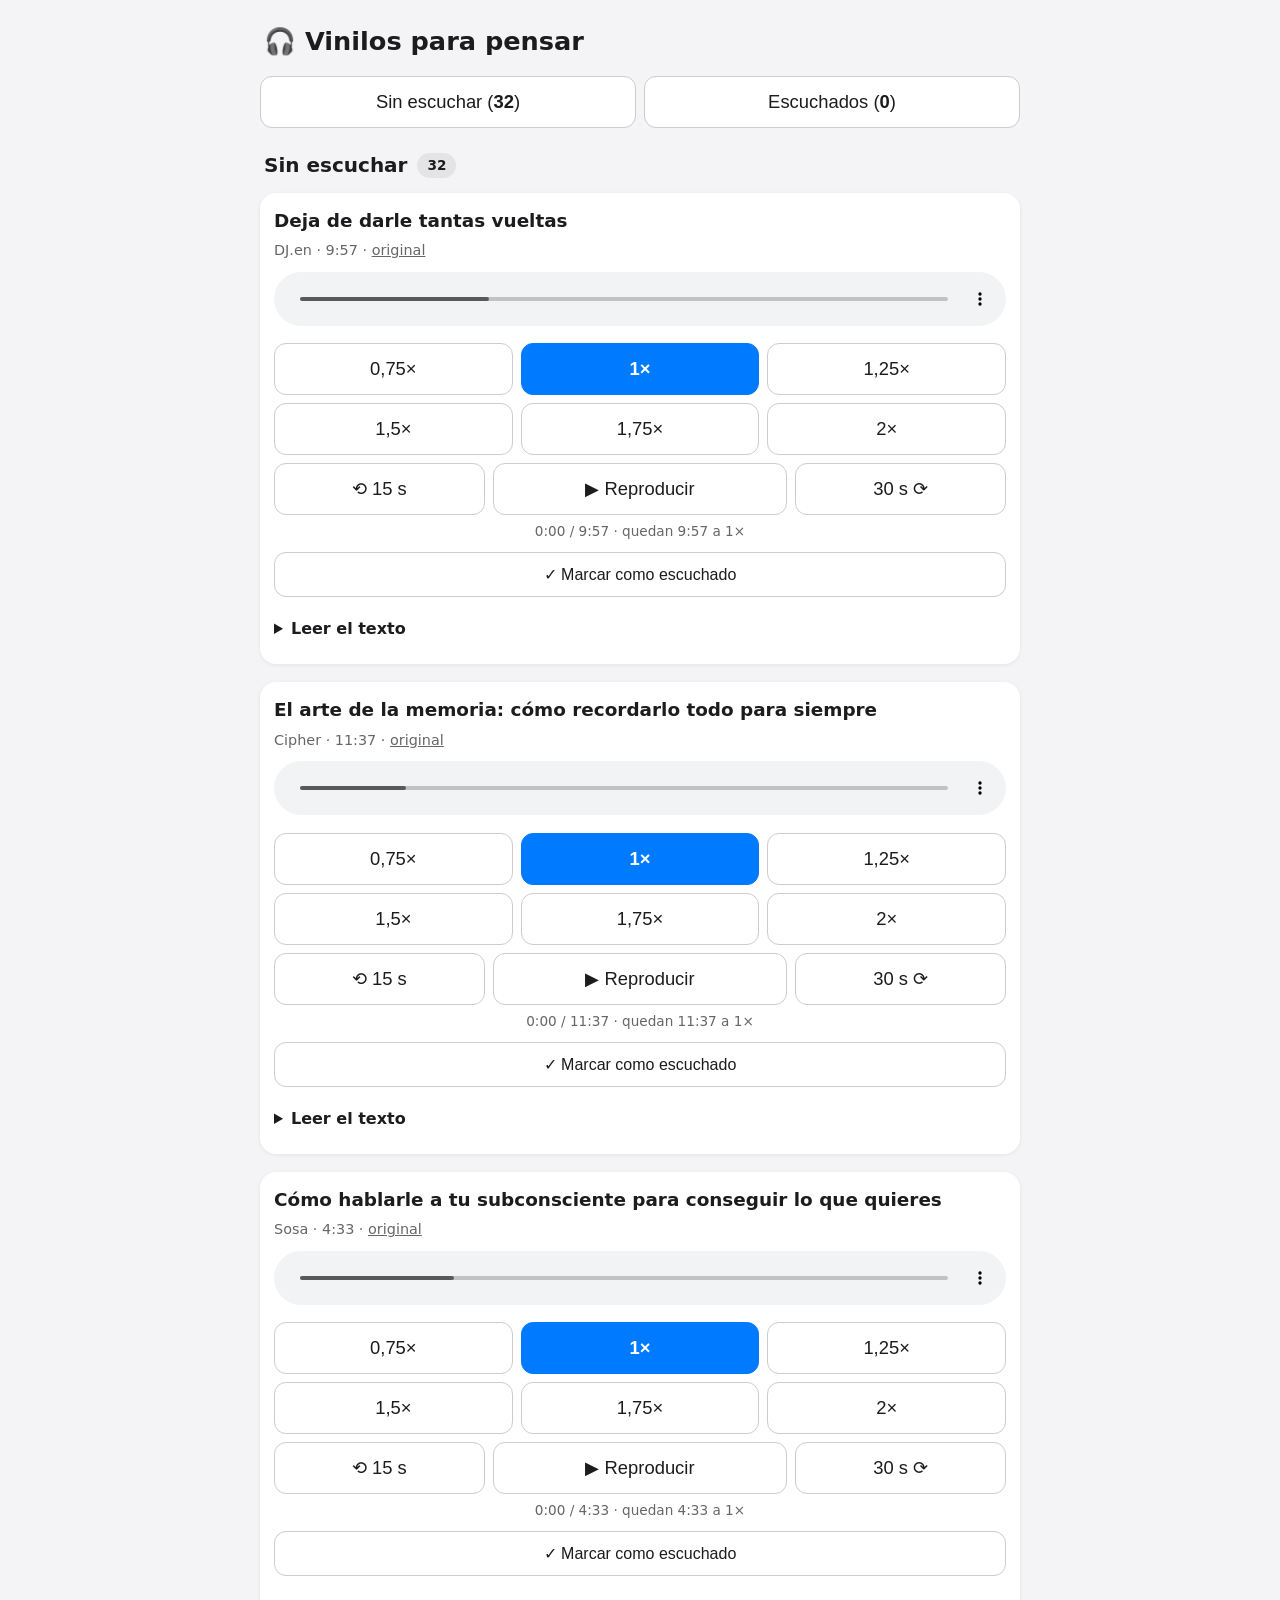
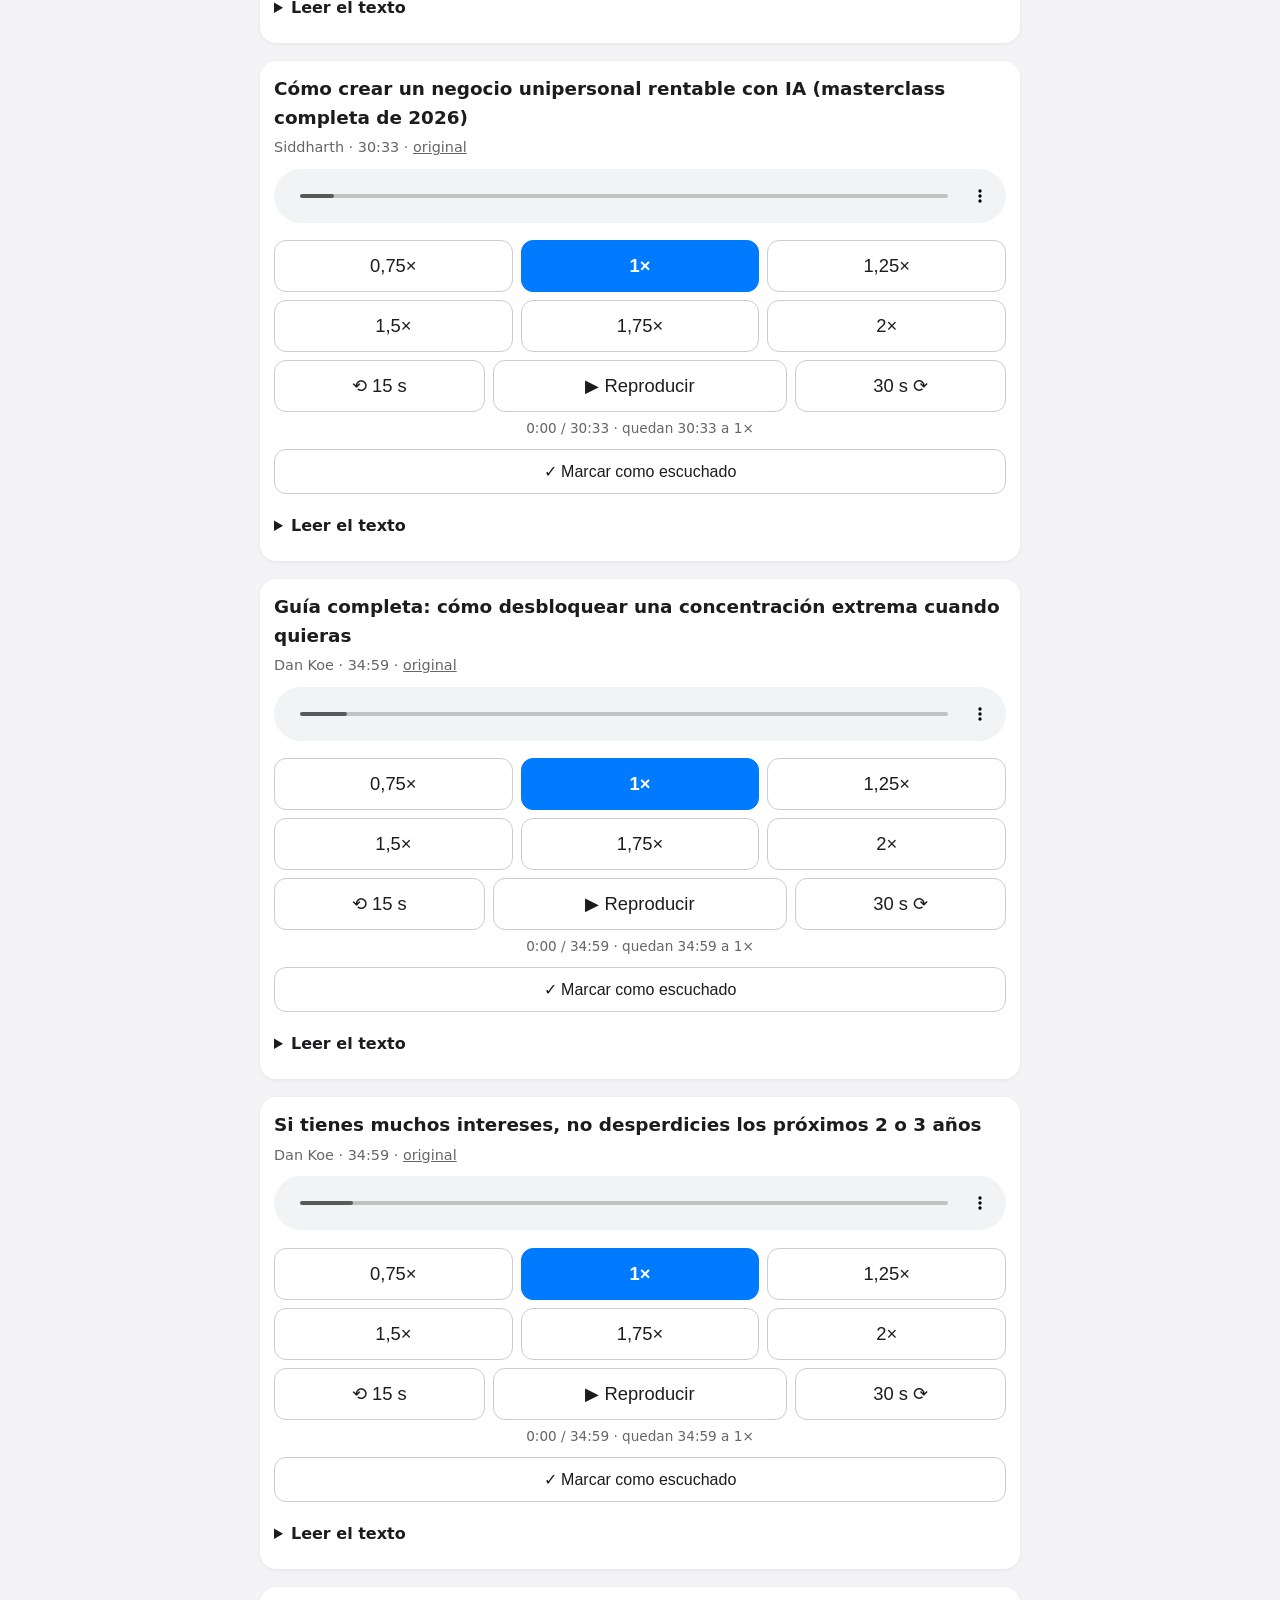
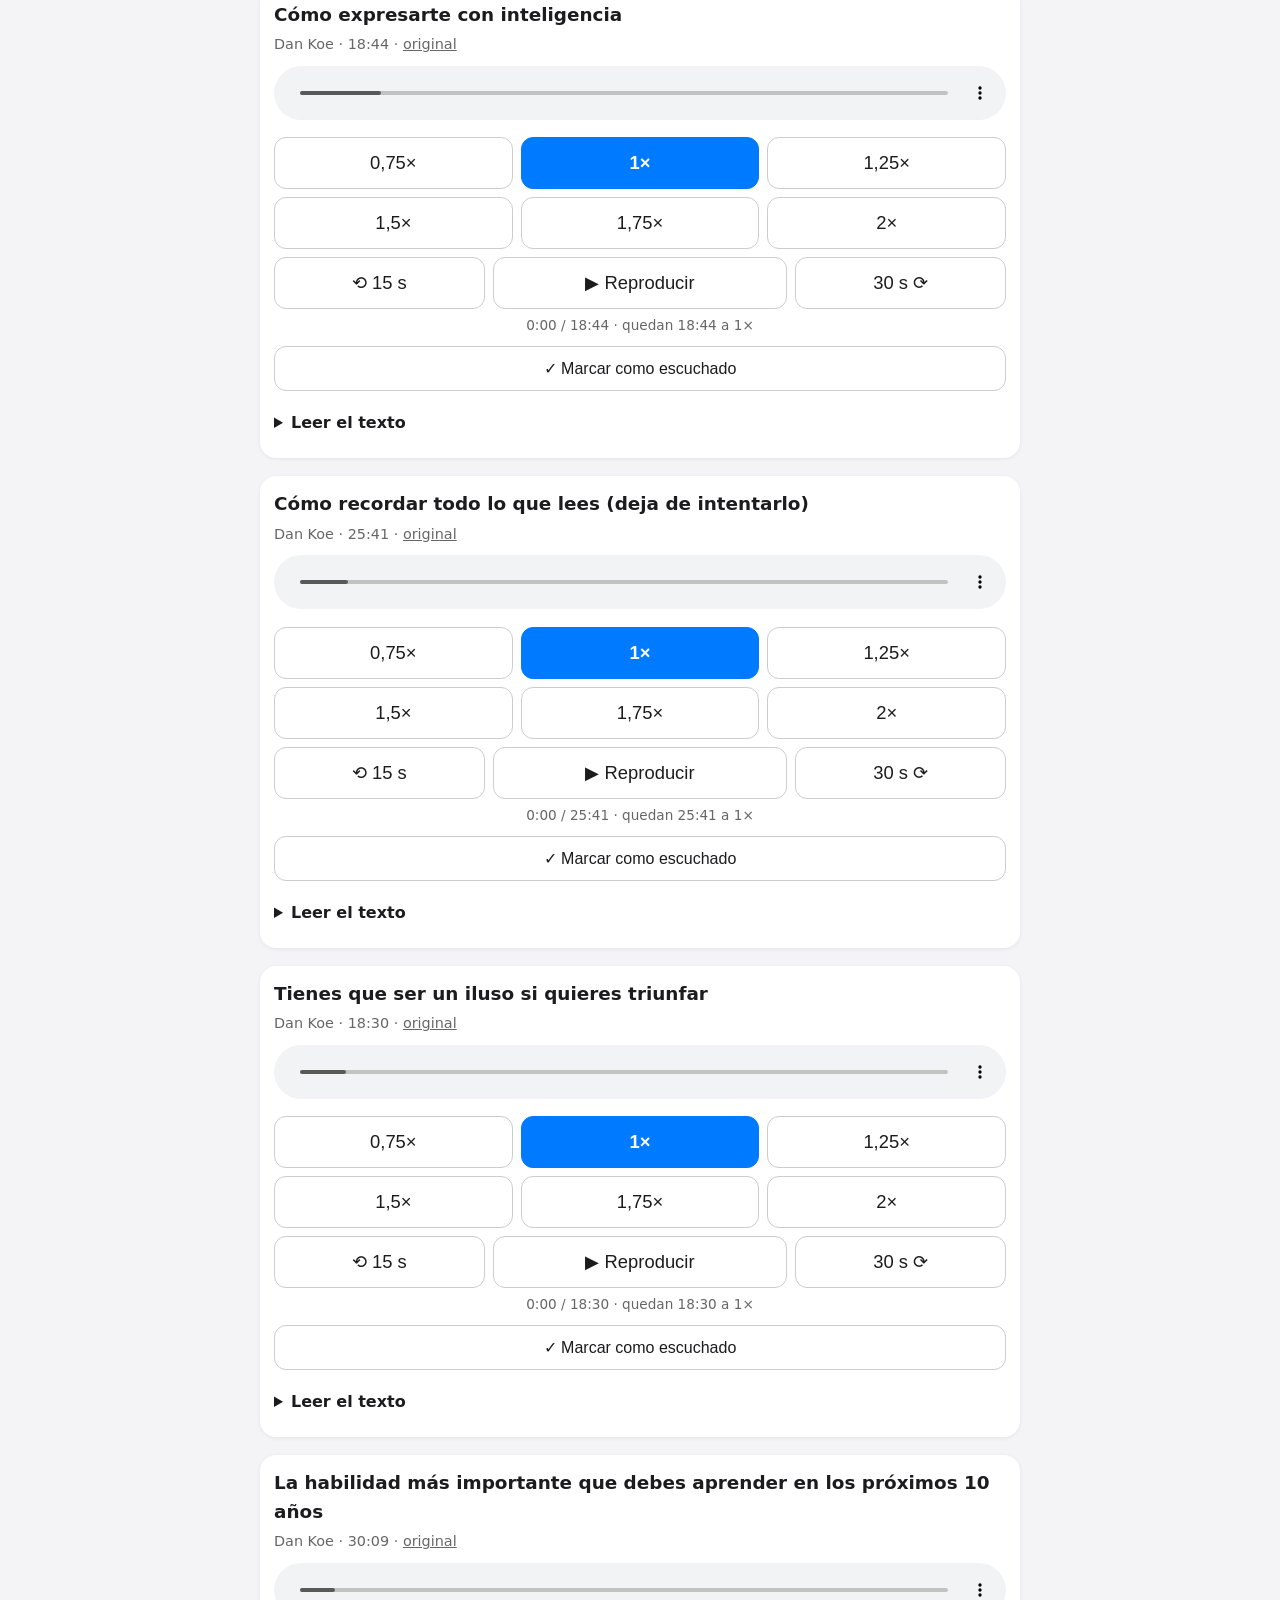
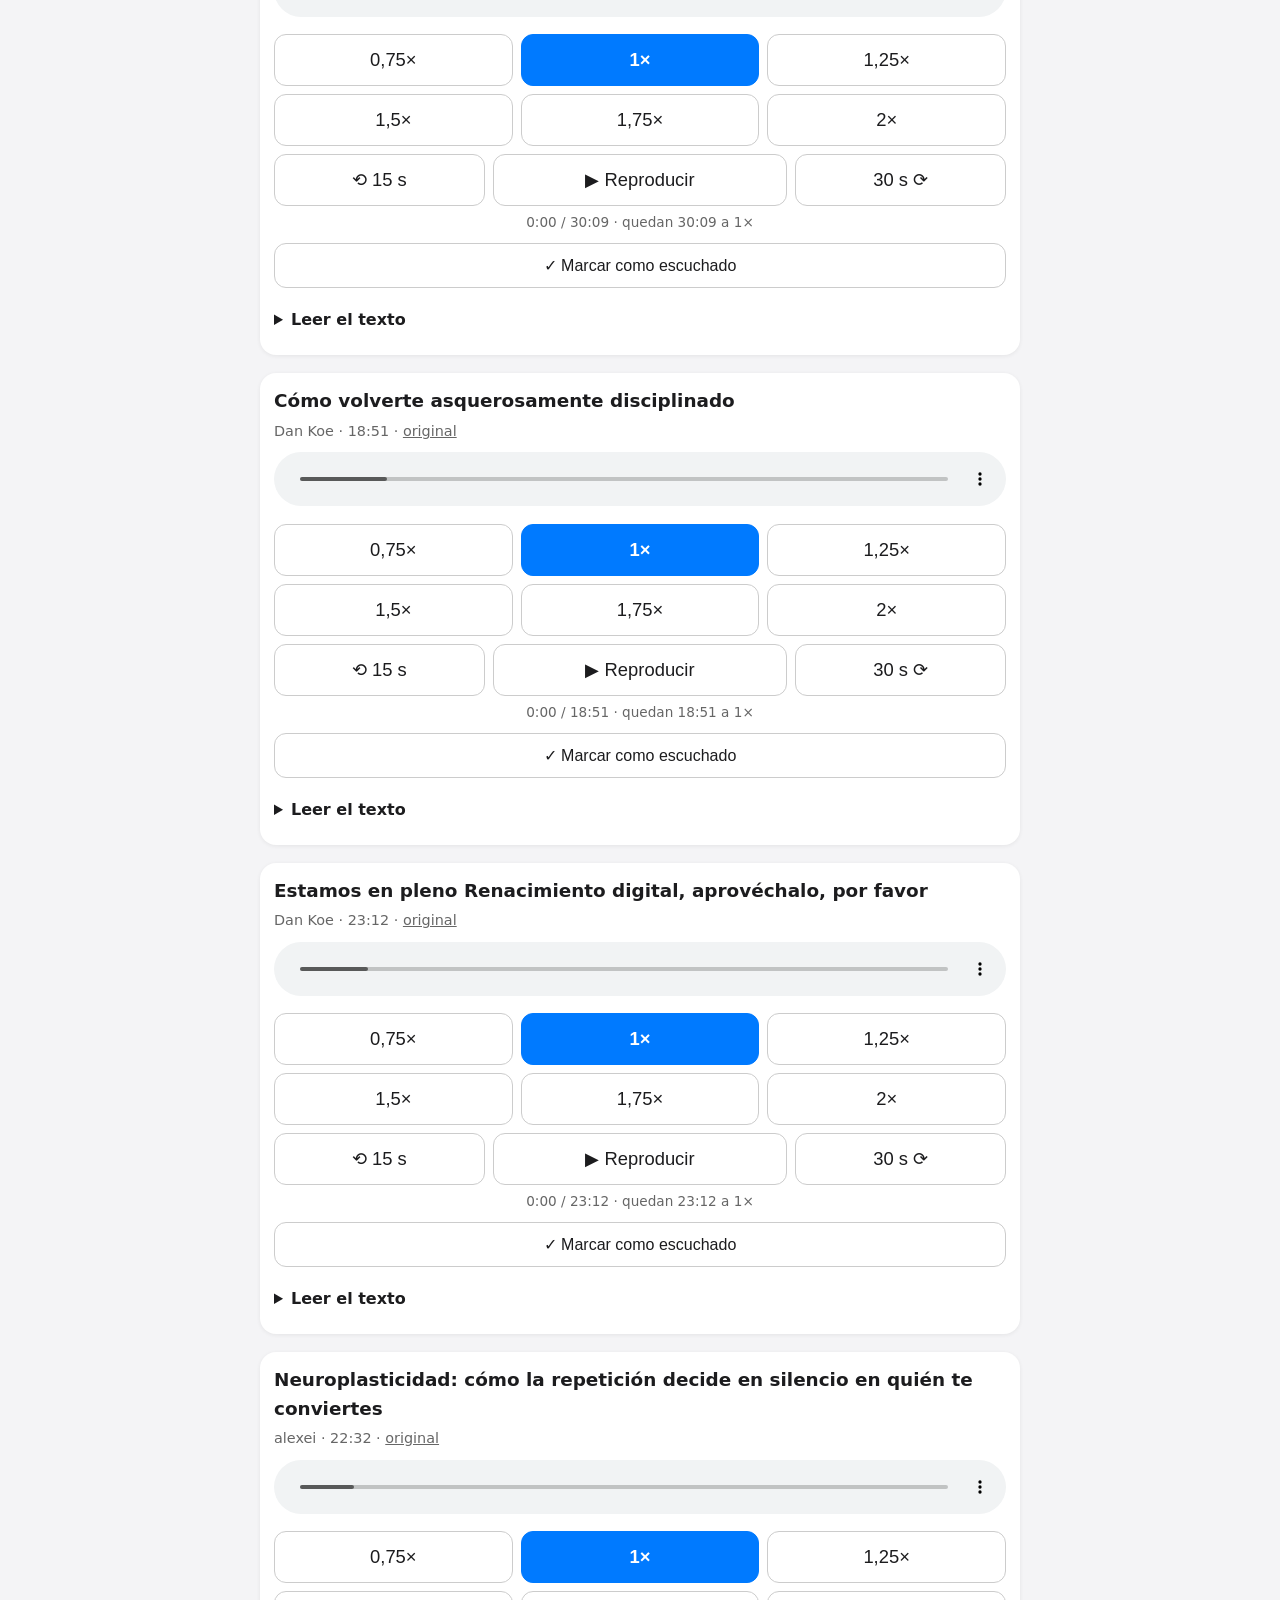
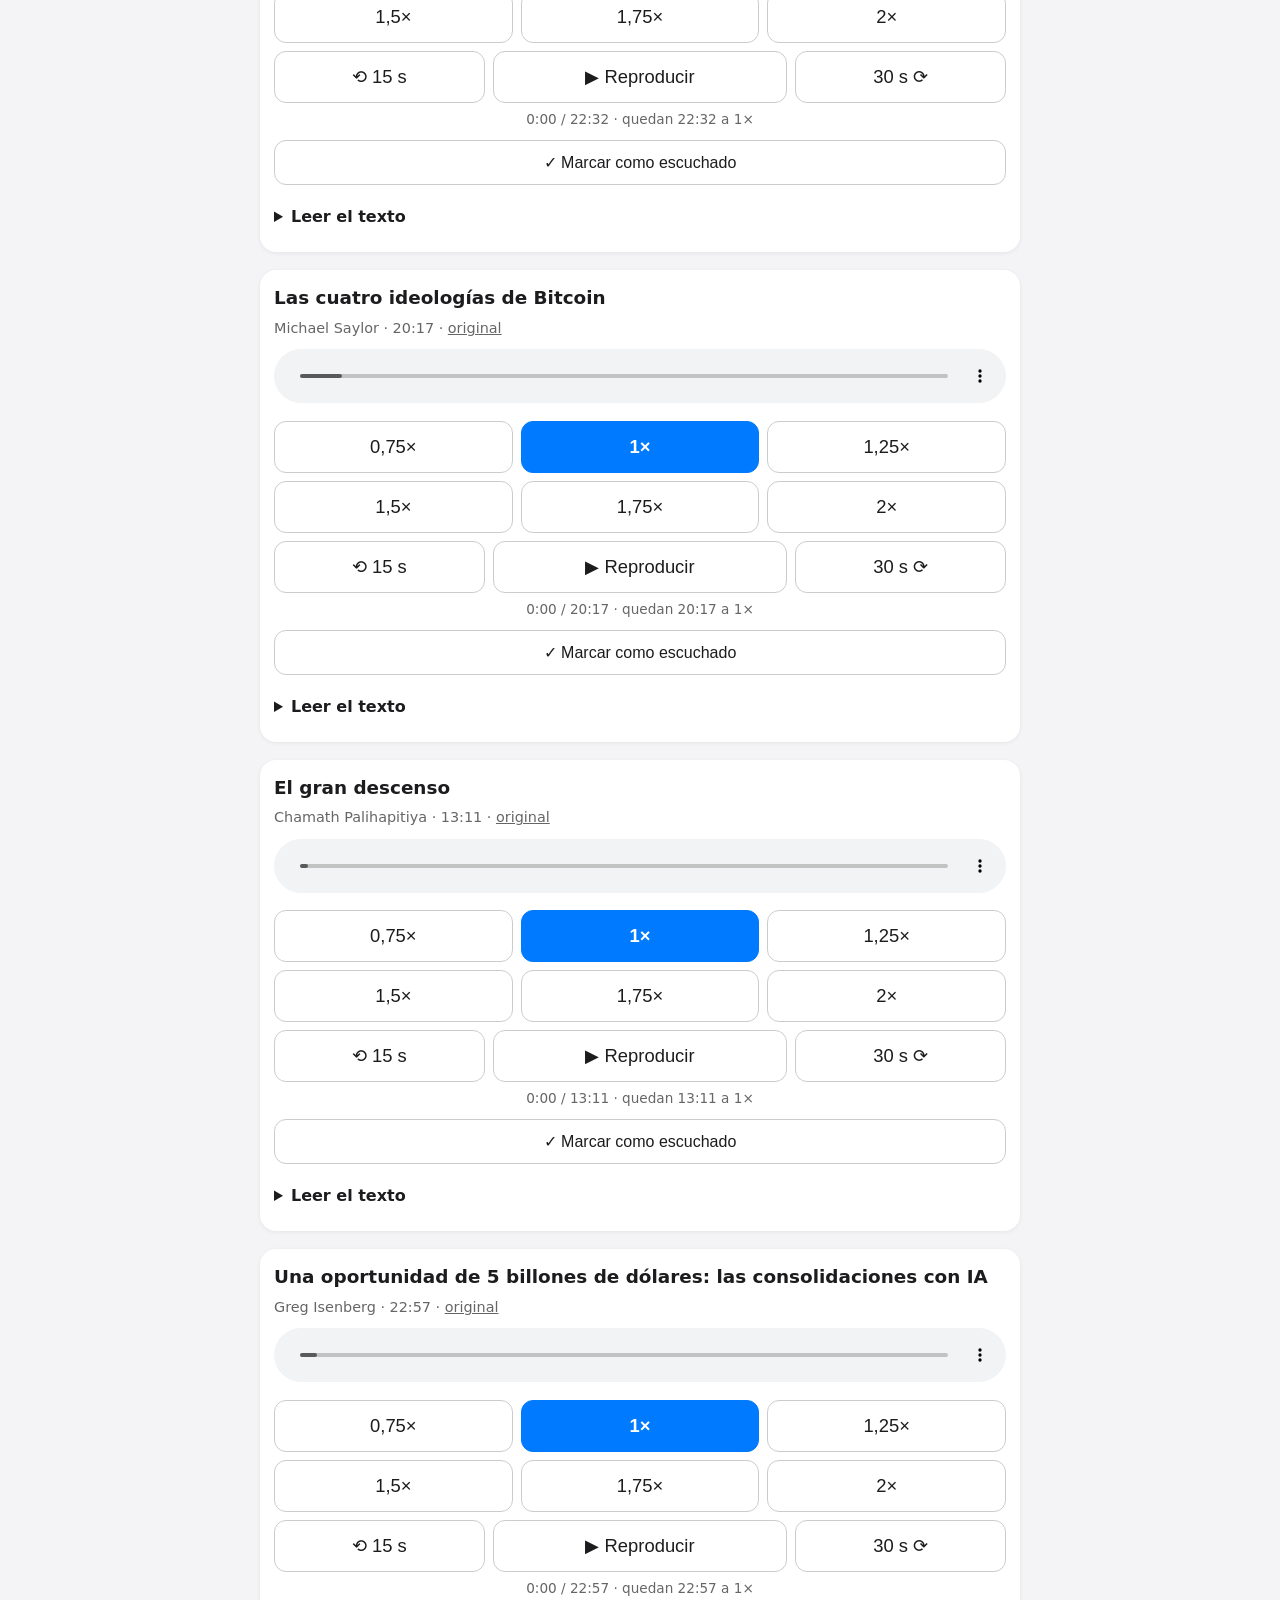
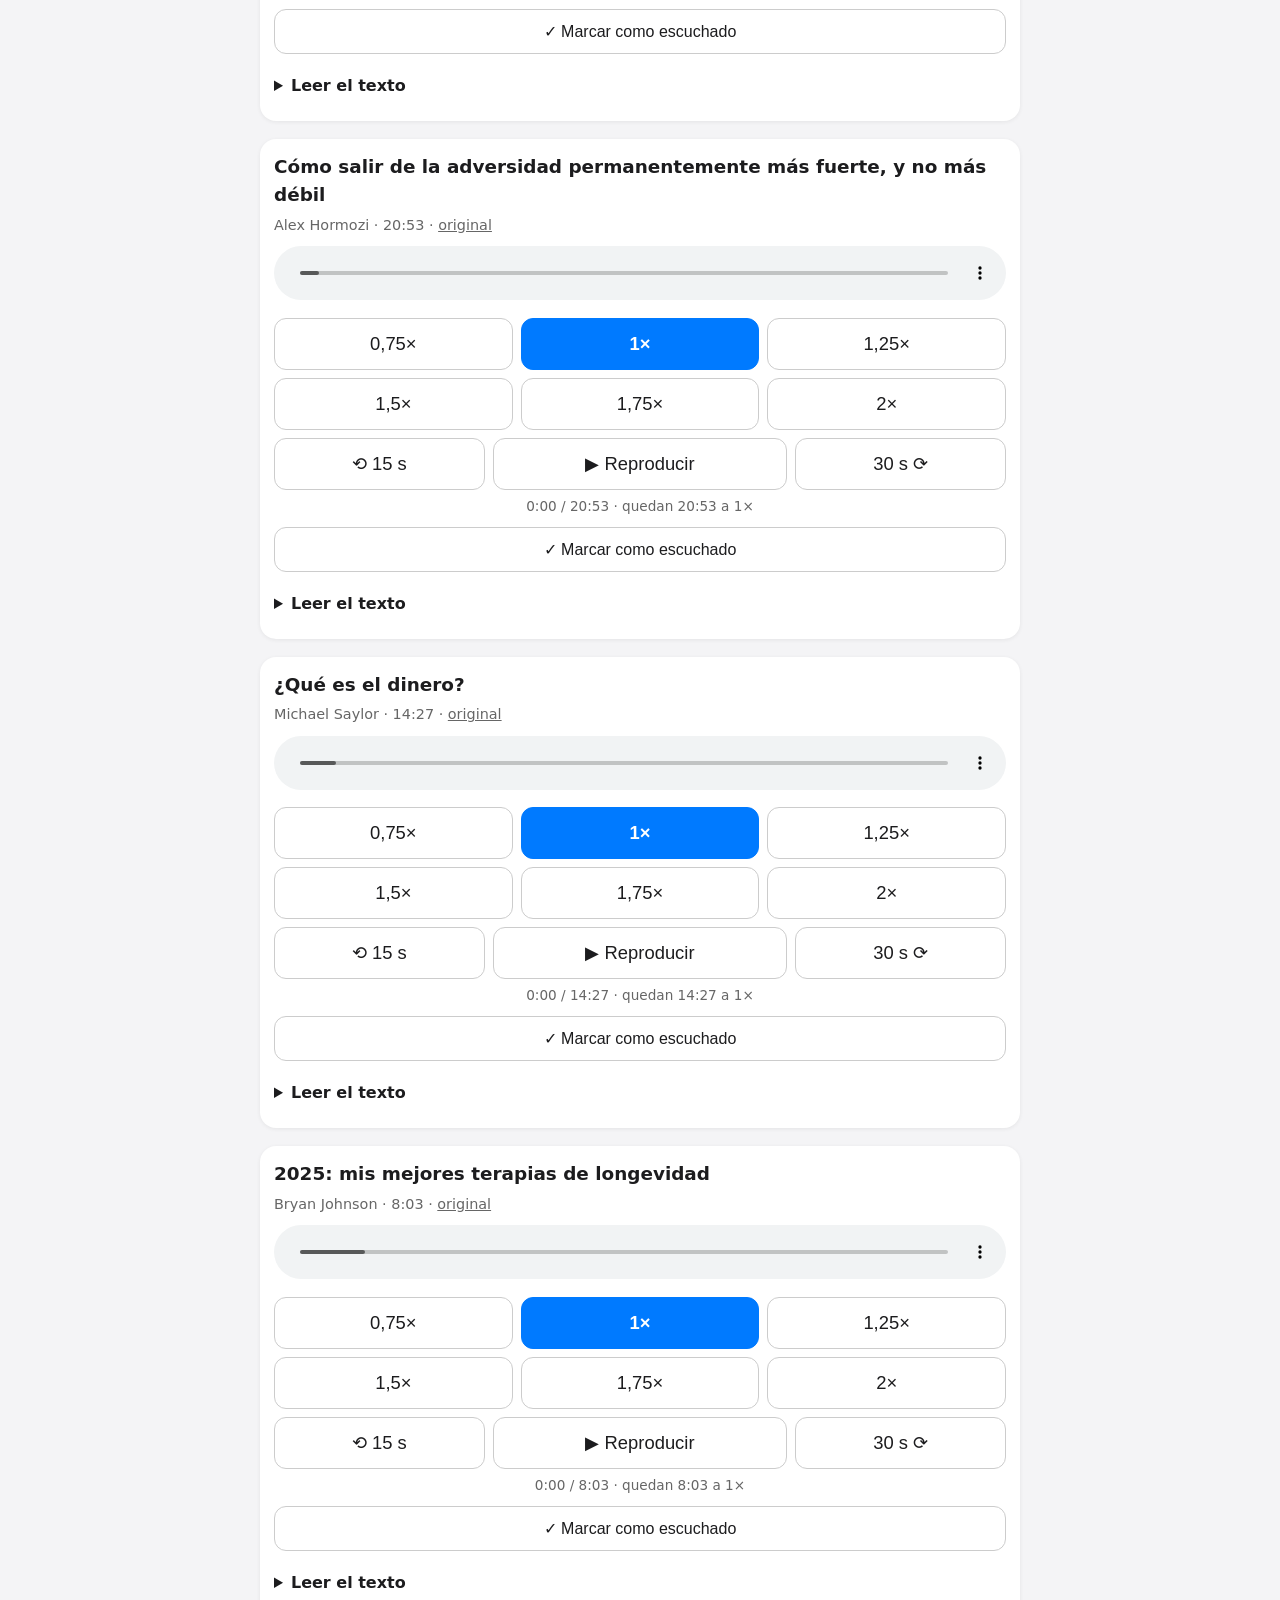
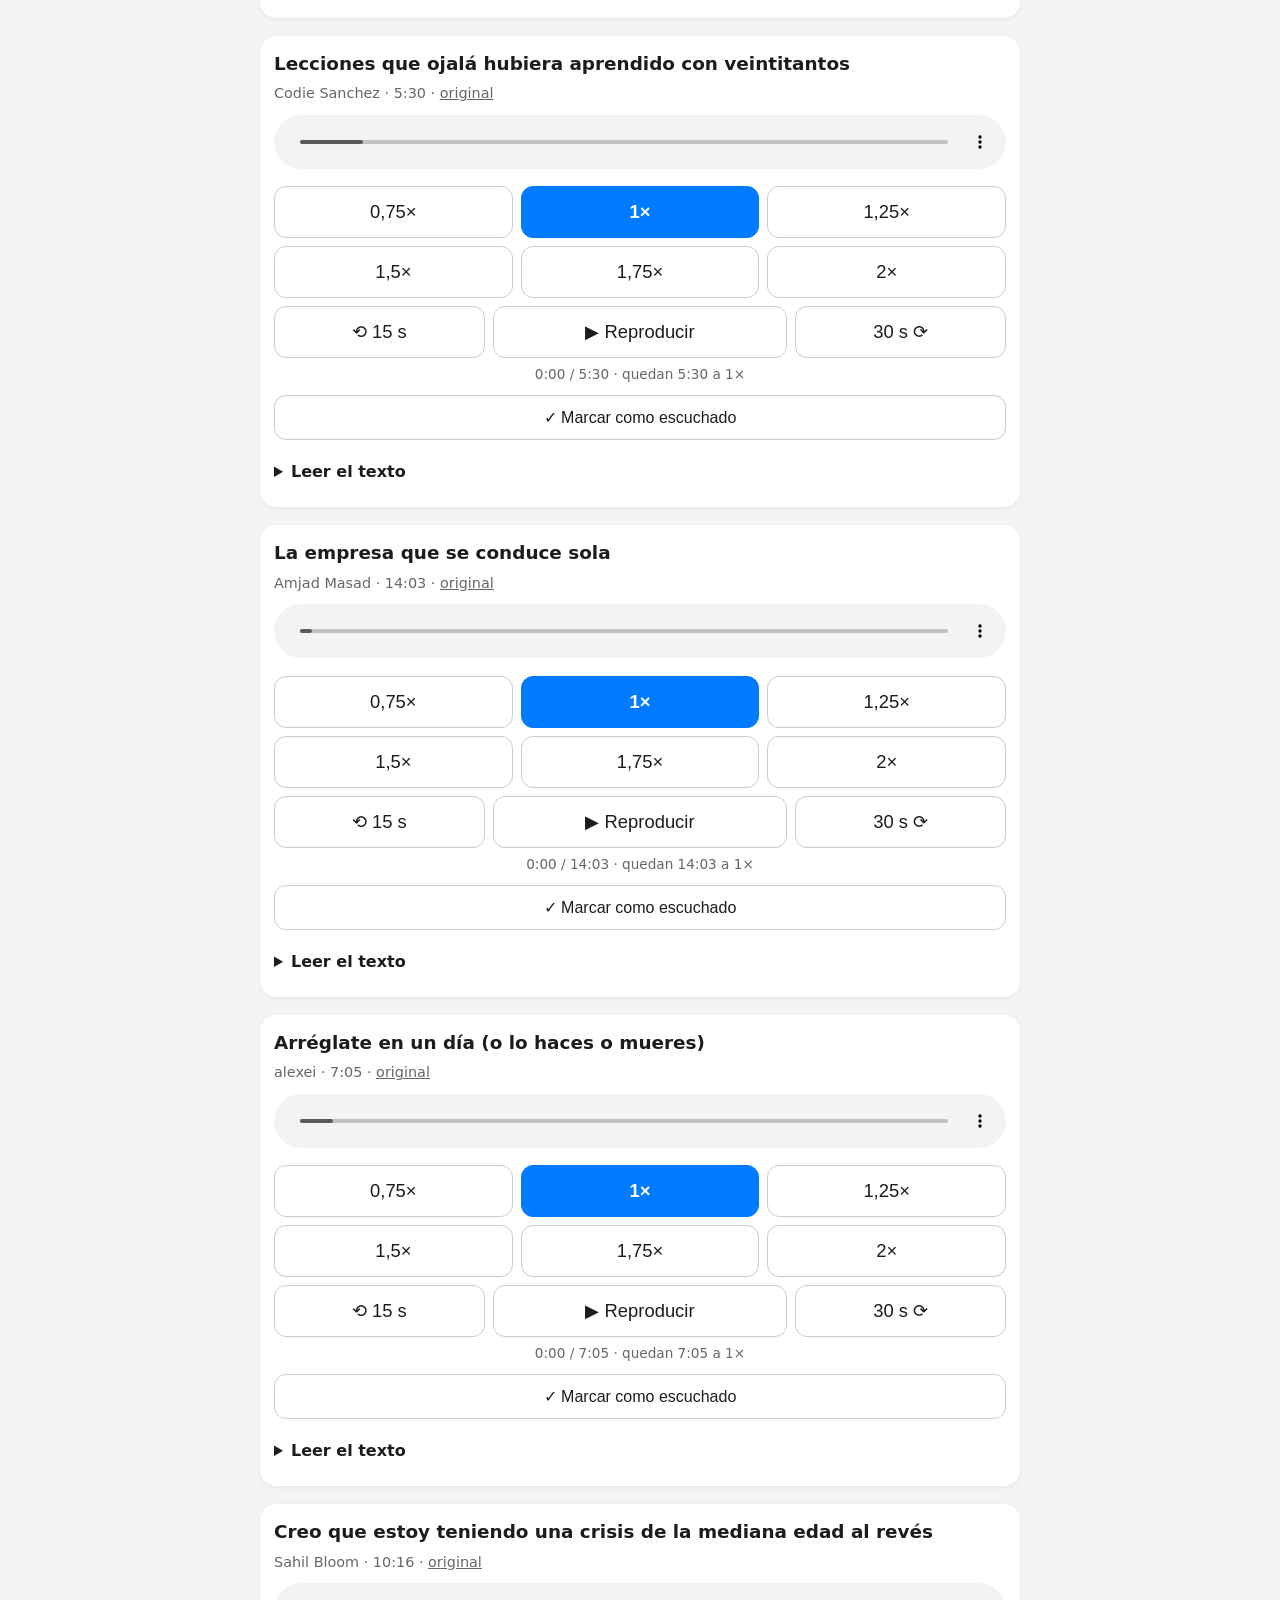
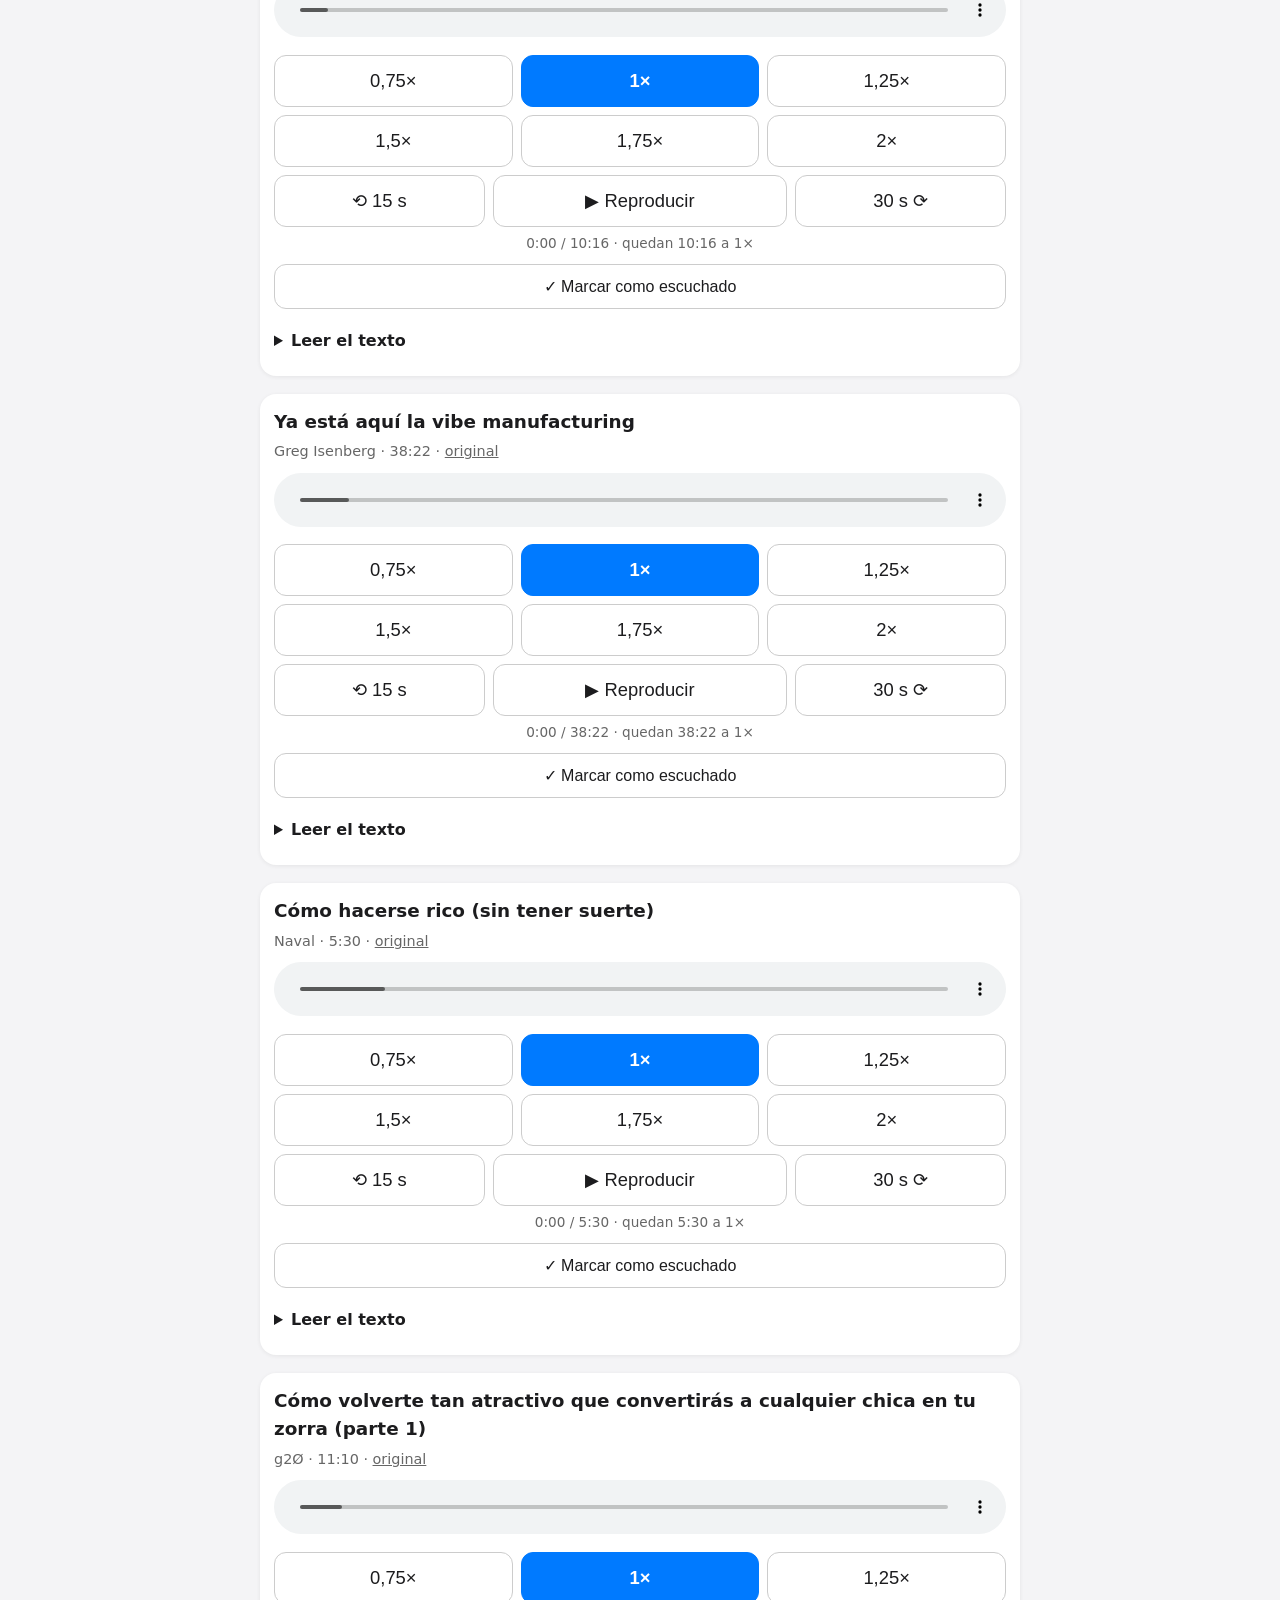
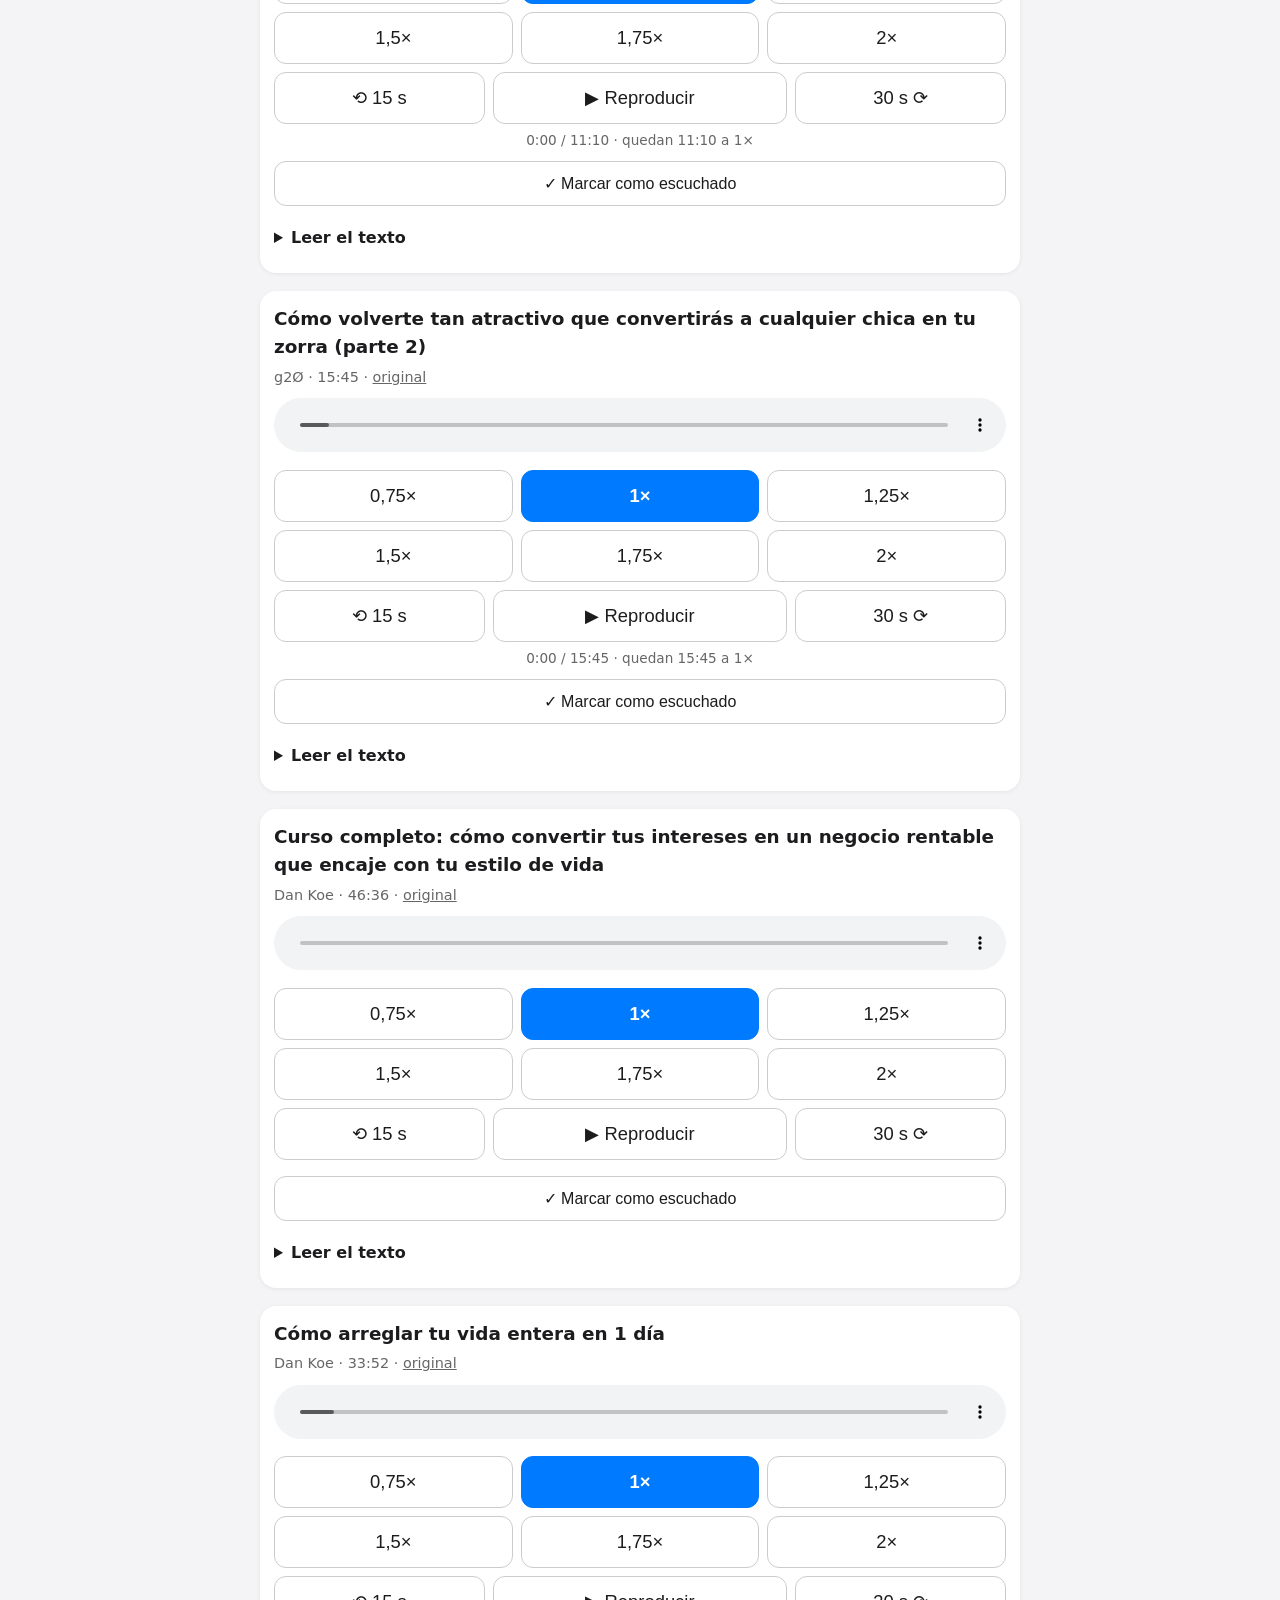
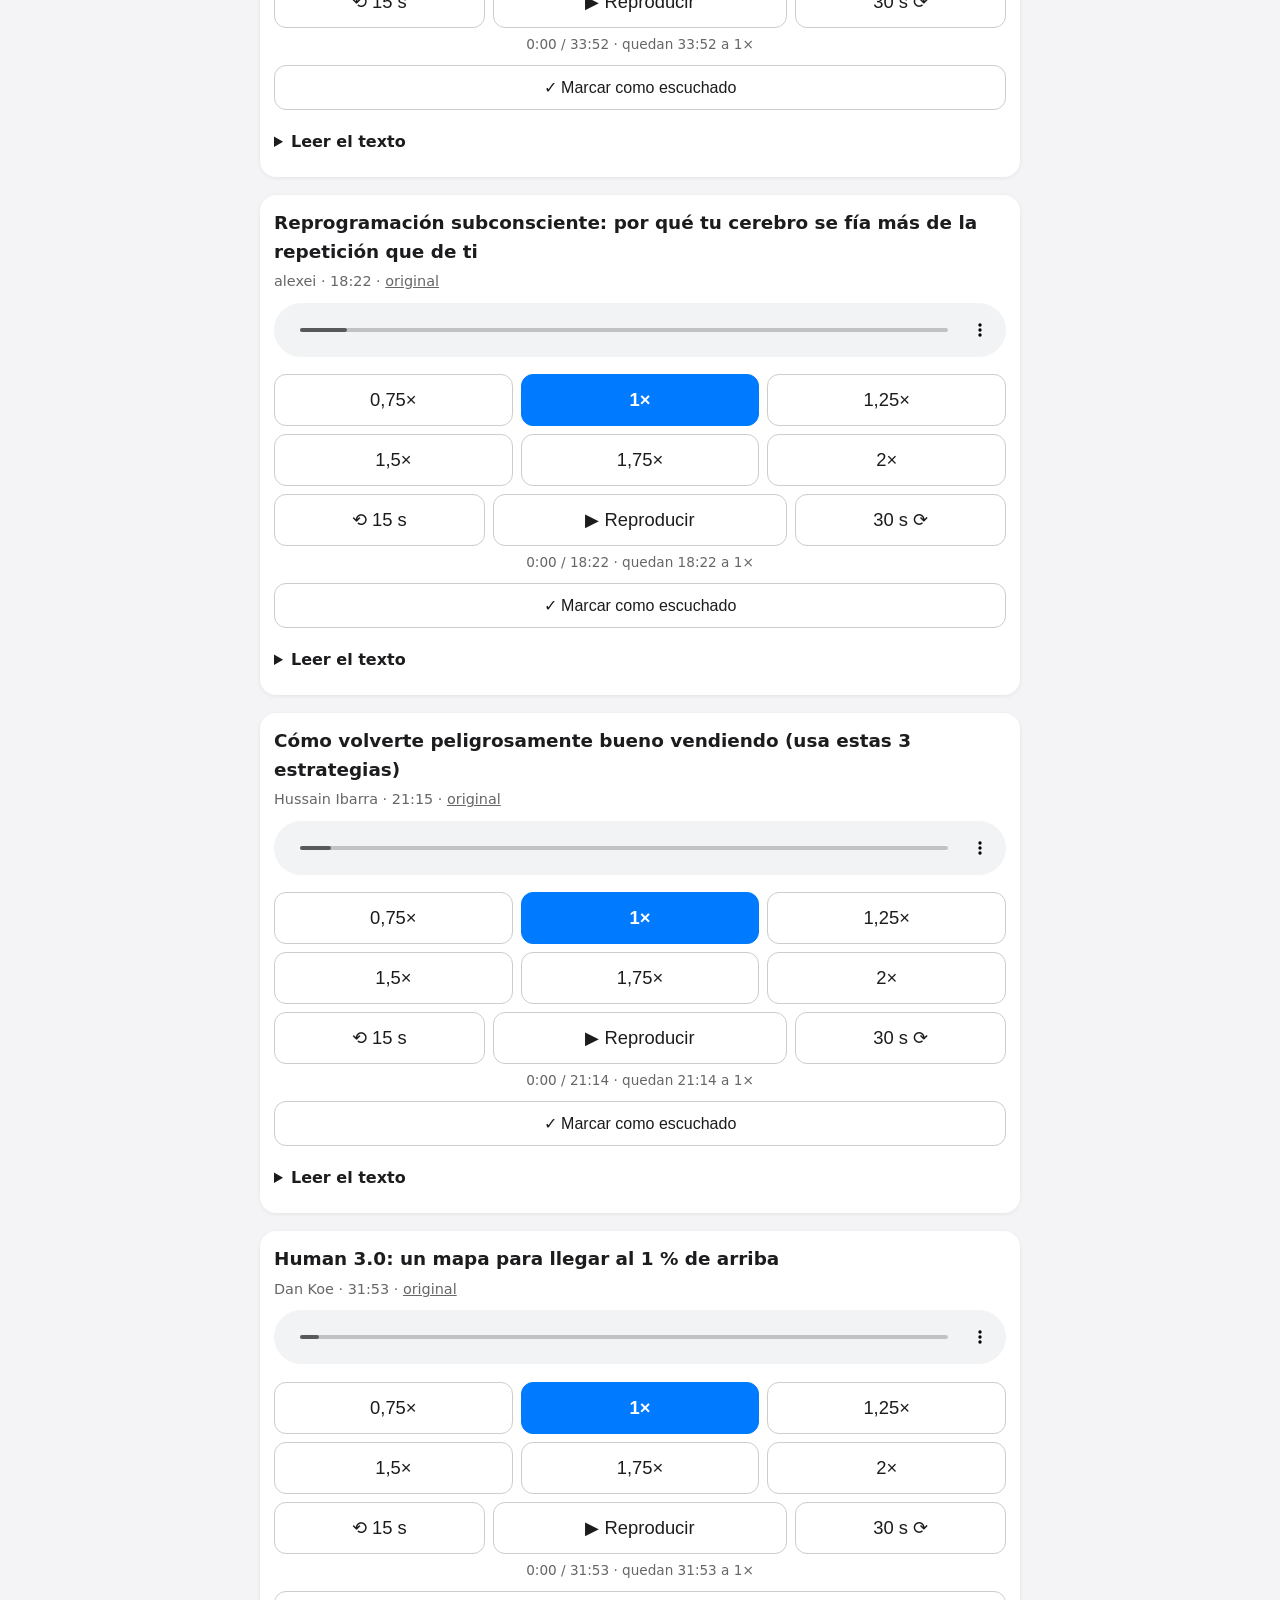
==== commit c0bd607f: "Add episode: djen-deja-de-darle-vueltas (Deja de darle tantas vueltas). Co-authored-by: davidpardal " ====
--- a/index.html
+++ b/index.html
@@ -34,7 +34,87 @@
 <nav class="seg"><button data-go="s-pend">Sin escuchar (<b class="np">0</b>)</button><button data-go="s-done">Escuchados (<b class="nd">0</b>)</button></nav>
 <h2 class="sec" id="s-pend">Sin escuchar <span class="n np">0</span></h2>
 <div id="pend">
-<section class="ep" data-id="cipher-arte-memoria" data-n="0" data-dur="697">
+<section class="ep" data-id="djen-deja-de-darle-vueltas" data-n="0" data-dur="597">
+<h2>Deja de darle tantas vueltas</h2>
+<div class="meta">DJ.en · 9:57 · <a href="https://x.com/thisisdjen/status/2113760742134456627">original</a></div>
+<audio controls preload="metadata" src="ep/djen-deja-de-darle-vueltas.mp3"></audio>
+<div class="speeds"><button class="sp" data-r="0.75">0,75×</button><button class="sp" data-r="1">1×</button><button class="sp" data-r="1.25">1,25×</button><button class="sp" data-r="1.5">1,5×</button><button class="sp" data-r="1.75">1,75×</button><button class="sp" data-r="2">2×</button></div>
+<div class="nav"><button class="bk">⟲ 15 s</button><button class="pp">▶︎ Reproducir</button><button class="fw">30 s ⟳</button></div>
+<div class="pos"></div>
+<div class="bar"><i></i></div>
+<button class="mk"></button>
+<details><summary>Leer el texto</summary><div class="txt"><p>Hay un error que veo que la gente comete todo el rato: pasan tanto tiempo pensando en lo que quieren hacer que nunca llegan a hacerlo.</p>
+<p>Analizan cada resultado posible, sopesan cada riesgo, esperan el momento adecuado y se convencen de que solo necesitan un poco más de tiempo antes de tomar una decisión. Quieren estar absolutamente seguros de que están haciendo lo correcto antes de dar el primer paso.</p>
+<p>Y lo entiendo. Nadie quiere perder el tiempo, cometer errores estúpidos o dedicar meses de esfuerzo a algo que al final no lleva a ninguna parte.</p>
+<p>Pero aquí está el problema: a veces, todo ese pensar tiene muy poco que ver con tomar mejores decisiones. A veces, es solo miedo disfrazado de preparación.</p>
+<p>Tienes miedo de fracasar, así que sigues analizando. Tienes miedo de quedar como un tonto, así que sigues esperando. Tienes miedo de equivocarte, así que te convences de que no hacer nada es la opción más segura.</p>
+<p>Y antes de que te des cuenta, han pasado semanas o meses, y sigues exactamente donde empezaste.</p>
+<p>Así que déjame preguntarte algo.</p>
+<p>¿De verdad lo estás pensando todo a fondo porque lo necesitas, o solo estás buscando otra razón para no empezar?</p>
+<p>Porque en algún momento tienes que dejar de pensar en hacerlo y hacerlo de verdad.</p>
+<blockquote><p>Sé que darle demasiadas vueltas a las cosas puede tener muchas causas. Todos somos diferentes, y algunas personas son más propensas a ello por diversas razones. En este artículo quiero centrarme en la cara del sobrepensar que más he visto personalmente y compartir mi punto de vista sobre cómo podemos aprender a gestionarlo mejor.</p></blockquote>
+<h3>NUNCA TENDRÁS TODAS LAS RESPUESTAS.</h3>
+<p>Una de las mayores trampas en las que puedes caer es creer que necesitas entenderlo todo antes de empezar.</p>
+<p>Quieres montar un negocio, pero te pasas meses investigando el mercado. Quieres aprender una habilidad nueva, pero sigues comparando cursos en lugar de elegir uno y ponerte manos a la obra. Quieres invertir en algo, pero pasas tanto tiempo buscando la entrada perfecta que la oportunidad se te escapa.</p>
+<p>Y luego te dices que lo volverás a intentar cuando las condiciones sean mejores.</p>
+<blockquote><p>¿Te suena?</p></blockquote>
+<p>La verdad es que casi nunca tendrás toda la información que quieres. Siempre habrá otra variable que tener en cuenta, otro riesgo que evaluar u otra persona diciéndote por qué tu plan podría no funcionar.</p>
+<p>Y a veces, esperar es de verdad la decisión correcta. No te estoy diciendo que metas tu dinero en algo que no entiendes ni que tomes decisiones importantes sin hacer los deberes.</p>
+<p>Pero hay una diferencia entre investigar y usar la investigación como forma de evitar tomar una decisión.</p>
+<p>En algún momento tienes que aceptar que la incertidumbre forma parte del proceso.</p>
+<p>Puedes pasarte seis meses pensando en una idea de negocio, o puedes pasar unas semanas probándola y aprender cosas que ninguna cantidad de investigación teórica te habría enseñado.</p>
+<p>Puedes pasarte meses preguntándote si eres lo bastante bueno para hacer algo, o puedes intentarlo de verdad y descubrir qué necesitas mejorar.</p>
+<p>La acción te da información que pensar, por sí solo, no te puede dar.</p>
+<h3>PROBABLEMENTE TIENES MÁS MIEDO AL FRACASO DE LO QUE CREES.</h3>
+<p>Seamos sinceros un segundo.</p>
+<blockquote><p>Gran parte del sobrepensar viene de nuestro deseo de evitar el fracaso.</p></blockquote>
+<p>Queremos tomar la decisión correcta, elegir el camino correcto y no mirar atrás en nuestra vida pensando que nos equivocamos. Queremos garantías antes de comprometer nuestro tiempo, nuestra energía o nuestro dinero en algo.</p>
+<p>Pero esas garantías rara vez existen.</p>
+<p>Puedes tomar una decisión perfectamente razonable y aun así obtener un mal resultado. Puedes pasarte meses preparándote para algo y descubrir que no era lo que esperabas. Puedes darlo todo en un proyecto y aun así fracasar.</p>
+<p>Eso forma parte de la vida.</p>
+<p>El problema no es que quieras evitar el fracaso. Eso es perfectamente comprensible. El problema es cuando evitar el fracaso se vuelve más importante para ti que avanzar.</p>
+<p>Porque entonces empiezas a elegir la opción que parece más segura en lugar de la que de verdad podría llevarte a algún sitio.</p>
+<p>Te quedas en un trabajo que no te gusta porque buscar algo mejor te parece incierto. Te guardas tus ideas porque te da miedo que la gente se ría de ellas. Evitas empezar un proyecto porque no quieres descubrir que no se te da tan bien como imaginabas.</p>
+<p>Y poco a poco, construyes una vida en torno a evitar la incomodidad.</p>
+<p>Aquí tienes algo que vale la pena recordar: tomar una mala decisión no siempre es peor que no tomar ninguna.</p>
+<p>A veces necesitas probar algo, equivocarte y seguir adelante. A veces necesitas descubrir que una idea no funciona antes de poder encontrar una que sí funcione.</p>
+<p>No tienes que idealizar el fracaso ni fingir que cada error es una bendición. Algunos errores son caros, dolorosos y totalmente evitables.</p>
+<p>Pero sí tienes que aceptar que, si quieres construir algo que merezca la pena, tarde o temprano tendrás que asumir riesgos que no puedes calcular del todo.</p>
+<blockquote><p>No puedes eliminar la incertidumbre de tu vida.</p></blockquote>
+<h3>DEJA DE CONFUNDIR PLANIFICAR CON AVANZAR.</h3>
+<p>Estar ocupado no significa necesariamente que estés avanzando. Puedes leer un montón de libros sobre negocios, ver cientos de vídeos de fitness o pasarte semanas organizando tu agenda sin hacer realmente nada que te acerque a tus objetivos.</p>
+<p>En algún momento, la preparación se convierte en otra forma más de procrastinar. No necesitas saberlo todo ni tener el plan perfecto. Necesitas empezar a hacer el trabajo.</p>
+<p>Piensa en Djokovic. Por supuesto, de jugador joven, creer que podía ganar a Rafa y a Roger era importante. Pero no construyó la capacidad de derrotarlos solo creyéndolo. La construyó con cada sesión de entrenamiento, cada partido y cada oportunidad de mejorar.</p>
+<p>La confianza le mostró lo que era posible. Sus acciones lo hicieron posible.</p>
+<p>Así que, cada vez que te pilles dándole demasiadas vueltas a algo, pregúntate: ¿lo que estoy haciendo ahora mismo me acerca de verdad a mi objetivo?</p>
+<p>Si no es así, deja de planificar un momento y da un paso real hacia delante. No tiene que ser un paso enorme. Solo tiene que ser real.</p>
+<h3>APRENDE A TOMAR DECISIONES CON LA INFORMACIÓN QUE TIENES.</h3>
+<p>Antes de tomar una decisión, hazte tres preguntas:</p>
+<blockquote><p>¿Qué necesito saber de verdad antes de seguir adelante? Céntrate en la información que de verdad importa en lugar de perderte en detalles innecesarios.</p></blockquote>
+<blockquote><p>¿Cuál es el peor resultado realista? Entiende los riesgos, plantéate si podrías recuperarte si las cosas salen mal y averigua si puedes probar tu idea a menor escala.</p></blockquote>
+<blockquote><p>Y, por último, ¿cuál es el coste de esperar? Pasamos tanto tiempo preocupándonos por los riesgos de actuar que olvidamos que no hacer nada también tiene sus propios riesgos. A veces, esperar es lo correcto. Otras veces, es solo otra excusa para evitar tomar una decisión.</p></blockquote>
+<p>Aprende a reconocer la diferencia.</p>
+<p>No tienes que tratar cada decisión como si fuera a determinar el resto de tu vida. A veces, simplemente necesitas elegir, ver qué pasa e ir ajustando por el camino.</p>
+<h3>NO NECESITAS MÁS CONFIANZA. NECESITAS EMPEZAR.</h3>
+<blockquote><p>La forma más eficaz de ganar confianza en algo es mancharte las manos.</p></blockquote>
+<p>En cuanto te metes de verdad, tu perspectiva cambia por completo. Lo malo ya no parece tan malo. Lo que antes te estresaba se convierte en «Bueno, al final esto no es tan complicado». Lo que antes parecía imposible empieza a parecer algo que simplemente es difícil.</p>
+<p>Y precisamente por eso importa pasar a la acción.</p>
+<p>No tienes que esperar a sentirte seguro. La confianza se construye haciendo las cosas, aprendiendo de la experiencia y dándote cuenta de que puedes con más de lo que pensabas.</p>
+<p>La primera vez probablemente será incómoda. Puede que cometas errores o sientas que todos los demás saben lo que hacen mientras tú todavía lo estás averiguando.</p>
+<p>Es normal. Cuanto más te expongas a esas situaciones, más manejables se vuelven.</p>
+<p>Así que deja de esperar a sentirte preparado. Elige una cosa que llevas tiempo posponiendo y da el primer paso hoy.</p>
+<p>Envía la solicitud. Empieza el proyecto. Ten esa conversación. Sea lo que sea, mánchate las manos.</p>
+<p>Porque lo que necesitas no es más tiempo para pensarlo. Lo que necesitas es HACERLO.</p>
+<h3>PARA TERMINAR.</h3>
+<p>Pensar bien las cosas es importante. Deberías entender los riesgos, considerar las consecuencias y aprender de los demás. Pero hay una diferencia entre pensar con cuidado y darle vueltas hasta no actuar nunca.</p>
+<p>No siempre tomarás la decisión correcta, y no siempre obtendrás el resultado que querías. No pasa nada. Puedes aprender, ajustar y empezar de nuevo si hace falta.</p>
+<p>Lo que no puedes recuperar es el tiempo que pasaste esperando una certeza que nunca iba a llegar.</p>
+<p>Así que piensa cuando te ayude, planifica cuando sea necesario, pero cuando llegue el momento de actuar, ACTÚA.</p>
+<p>No necesitas tenerlo todo resuelto. Solo necesitas dejar de permitir que el miedo a equivocarte te impida descubrir de lo que eres capaz.</p>
+<p>Gracias por leer. Agradezco a todos los que se toman el tiempo de leer estos artículos. Si tienes cualquier comentario, experiencias personales o temas que te gustaría que tratara a continuación, me encantaría saber de ti.</p>
+<p>Algunos de mis otros artículos:</p></div></details>
+</section>
+<section class="ep" data-id="cipher-arte-memoria" data-n="1" data-dur="697">
 <h2>El arte de la memoria: cómo recordarlo todo para siempre</h2>
 <div class="meta">Cipher · 11:37 · <a href="https://x.com/cipherdatasets/status/2113569858176594410">original</a></div>
 <audio controls preload="metadata" src="ep/cipher-arte-memoria.mp3"></audio>
@@ -129,7 +209,7 @@
 <p>pasaremos por 3 palacios más, y van a ir profundizando cada vez más.</p>
 <h3>PUBLICACIÓN COMPLETA SOLO EN SUBSTACK // CIPHER DATASETS</h3></div></details>
 </section>
-<section class="ep" data-id="sosa-subconsciente" data-n="1" data-dur="273">
+<section class="ep" data-id="sosa-subconsciente" data-n="2" data-dur="273">
 <h2>Cómo hablarle a tu subconsciente para conseguir lo que quieres</h2>
 <div class="meta">Sosa · 4:33 · <a href="https://x.com/metamorpehus/status/2087531808036429994">original</a></div>
 <audio controls preload="metadata" src="ep/sosa-subconsciente.mp3"></audio>
@@ -185,7 +265,7 @@
 <p>Con esto en mente, ¿estás preparado para aprender a recuperar el control de tu mente?</p>
 <p>Para quienes lo estéis, sigamos con este aprendizaje en Substack. Lee el resto de este protocolo aquí: [sosams.substack.com](https://sosams.substack.com/p/how-to-speak-to-your-subconscious)</p></div></details>
 </section>
-<section class="ep" data-id="siddharth-negocio-unipersonal" data-n="2" data-dur="1833">
+<section class="ep" data-id="siddharth-negocio-unipersonal" data-n="3" data-dur="1833">
 <h2>Cómo crear un negocio unipersonal rentable con IA (masterclass completa de 2026)</h2>
 <div class="meta">Siddharth · 30:33 · <a href="https://x.com/siddharthwv/status/2112549278619185518">original</a></div>
 <audio controls preload="metadata" src="ep/siddharth-negocio-unipersonal.mp3"></audio>
@@ -489,7 +569,7 @@
 <p>Haré lo que pueda por ayudarte.</p>
 <p>Sidd</p></div></details>
 </section>
-<section class="ep" data-id="dankoe-foco" data-n="3" data-dur="2099">
+<section class="ep" data-id="dankoe-foco" data-n="4" data-dur="2099">
 <h2>Guía completa: cómo desbloquear una concentración extrema cuando quieras</h2>
 <div class="meta">Dan Koe · 34:59 · <a href="https://x.com/thedankoe/status/2012956603297964167">original</a></div>
 <audio controls preload="metadata" src="ep/dankoe-foco.mp3"></audio>
@@ -727,7 +807,7 @@
 <p>Tienes que invertir en tu cartera de fracasos hasta que puedas permitirte triunfar.</p>
 <p>– Dan</p></div></details>
 </section>
-<section class="ep" data-id="dankoe-intereses" data-n="4" data-dur="2099">
+<section class="ep" data-id="dankoe-intereses" data-n="5" data-dur="2099">
 <h2>Si tienes muchos intereses, no desperdicies los próximos 2 o 3 años</h2>
 <div class="meta">Dan Koe · 34:59 · <a href="https://x.com/thedankoe/status/2010042119121957316">original</a></div>
 <audio controls preload="metadata" src="ep/dankoe-intereses.mp3"></audio>
@@ -982,7 +1062,7 @@
 <p>Gracias por leer.</p>
 <p>– Dan</p></div></details>
 </section>
-<section class="ep" data-id="dankoe-articular" data-n="5" data-dur="1124">
+<section class="ep" data-id="dankoe-articular" data-n="6" data-dur="1124">
 <h2>Cómo expresarte con inteligencia</h2>
 <div class="meta">Dan Koe · 18:44 · <a href="https://x.com/thedankoe/status/2011827303962329458">original</a></div>
 <audio controls preload="metadata" src="ep/dankoe-articular.mp3"></audio>
@@ -1104,7 +1184,7 @@
 <p>– Dan</p>
 <p>Envío cartas como esta una o dos veces por semana. Si prefieres recibirlas en tu bandeja de entrada para no depender de que el algoritmo te las enseñe, apúntate aquí. También puedes leer gratis mi libro, otras cartas, etcétera.</p></div></details>
 </section>
-<section class="ep" data-id="dankoe-recordar" data-n="6" data-dur="1541">
+<section class="ep" data-id="dankoe-recordar" data-n="7" data-dur="1541">
 <h2>Cómo recordar todo lo que lees (deja de intentarlo)</h2>
 <div class="meta">Dan Koe · 25:41 · <a href="https://x.com/thedankoe/status/2081415714636996844">original</a></div>
 <audio controls preload="metadata" src="ep/dankoe-recordar.mp3"></audio>
@@ -1286,7 +1366,7 @@
 <p>– Dan</p>
 <p>Si quieres escribir pero no sabes por dónde empezar, sobre qué escribir o nada sobre cómo crecer en redes sociales, plantéate apuntarte al bootcamp aquí.</p></div></details>
 </section>
-<section class="ep" data-id="dankoe-delirante" data-n="7" data-dur="1110">
+<section class="ep" data-id="dankoe-delirante" data-n="8" data-dur="1110">
 <h2>Tienes que ser un iluso si quieres triunfar</h2>
 <div class="meta">Dan Koe · 18:30 · <a href="https://x.com/thedankoe/status/2098813973714149757">original</a></div>
 <audio controls preload="metadata" src="ep/dankoe-delirante.mp3"></audio>
@@ -1416,7 +1496,7 @@
 <p>En la próxima carta, hablaremos de cómo darle gravedad a tus objetivos. Es decir, de cómo hacer que tus objetivos tengan tanto sentido que no puedas evitar alcanzarlos.</p>
 <p>– Dan</p></div></details>
 </section>
-<section class="ep" data-id="dankoe-habilidad" data-n="8" data-dur="1809">
+<section class="ep" data-id="dankoe-habilidad" data-n="9" data-dur="1809">
 <h2>La habilidad más importante que debes aprender en los próximos 10 años</h2>
 <div class="meta">Dan Koe · 30:09 · <a href="https://x.com/thedankoe/status/2009320195848872014">original</a></div>
 <audio controls preload="metadata" src="ep/dankoe-habilidad.mp3"></audio>
@@ -1592,7 +1672,7 @@
 <p>Dejo en tus manos decidir qué quieres hacer con esta información.</p>
 <p>– Dan</p></div></details>
 </section>
-<section class="ep" data-id="dankoe-disciplina" data-n="9" data-dur="1131">
+<section class="ep" data-id="dankoe-disciplina" data-n="10" data-dur="1131">
 <h2>Cómo volverte asquerosamente disciplinado</h2>
 <div class="meta">Dan Koe · 18:51 · <a href="https://x.com/thedankoe/status/2101361833940791607">original</a></div>
 <audio controls preload="metadata" src="ep/dankoe-disciplina.mp3"></audio>
@@ -1718,7 +1798,7 @@
 <p>Hablamos pronto.</p>
 <p>– Dan</p></div></details>
 </section>
-<section class="ep" data-id="dankoe-renacimiento" data-n="10" data-dur="1392">
+<section class="ep" data-id="dankoe-renacimiento" data-n="11" data-dur="1392">
 <h2>Estamos en pleno Renacimiento digital, aprovéchalo, por favor</h2>
 <div class="meta">Dan Koe · 23:12 · <a href="https://x.com/thedankoe/status/2093051293078261973">original</a></div>
 <audio controls preload="metadata" src="ep/dankoe-renacimiento.mp3"></audio>
@@ -1890,7 +1970,7 @@
 <p>Gracias por leer.</p>
 <p>– Dan</p></div></details>
 </section>
-<section class="ep" data-id="alexei-neuroplasticidad" data-n="11" data-dur="1352">
+<section class="ep" data-id="alexei-neuroplasticidad" data-n="12" data-dur="1352">
 <h2>Neuroplasticidad: cómo la repetición decide en silencio en quién te conviertes</h2>
 <div class="meta">alexei · 22:32 · <a href="https://x.com/alexeixbt/status/2086051211271196886">original</a></div>
 <audio controls preload="metadata" src="ep/alexei-neuroplasticidad.mp3"></audio>
@@ -1964,7 +2044,7 @@
 <p>La herramienta nunca faltó. Lleva funcionando todo este tiempo. La única elección real que tienes es si la repetición es intencionada.</p>
 <p>Espero que te haya servido para empezar. Apúntate aquí si quieres recibir más reflexiones, vídeos, libros, estrategias, artículos, etcétera.</p></div></details>
 </section>
-<section class="ep" data-id="saylor-ideologias-bitcoin" data-n="12" data-dur="1217">
+<section class="ep" data-id="saylor-ideologias-bitcoin" data-n="13" data-dur="1217">
 <h2>Las cuatro ideologías de Bitcoin</h2>
 <div class="meta">Michael Saylor · 20:17 · <a href="https://x.com/saylor/status/2062853047991103638">original</a></div>
 <audio controls preload="metadata" src="ep/saylor-ideologias-bitcoin.mp3"></audio>
@@ -2130,7 +2210,7 @@
 <p>La misión no es elegir entre pureza y adopción, ni entre innovación y estabilidad. La misión es garantizar que Bitcoin siga siendo Bitcoin mientras el mundo construye sobre él.</p>
 <p>Así es como Bitcoin alcanza todo su potencial.</p></div></details>
 </section>
-<section class="ep" data-id="chamath-gran-descenso" data-n="13" data-dur="791">
+<section class="ep" data-id="chamath-gran-descenso" data-n="14" data-dur="791">
 <h2>El gran descenso</h2>
 <div class="meta">Chamath Palihapitiya · 13:11 · <a href="https://x.com/chamath/status/2072618494324027489">original</a></div>
 <audio controls preload="metadata" src="ep/chamath-gran-descenso.mp3"></audio>
@@ -2178,7 +2258,7 @@
 <p>Andreessen tenía razón en que el software se comería el mundo. Lo que viene ahora es que la inteligencia hará lo mismo. El descenso, en sí mismo, es la clave de todo. El coste de la pericia está cayendo hacia cero y, cuando llegue ahí, la capacidad de construir algo extraordinario a partir de la ventaja propia ya no pertenecerá a unos pocos, sino a todos.</p>
 <p>Esa es la oportunidad, y es la mayor que he visto nunca.</p></div></details>
 </section>
-<section class="ep" data-id="isenberg-ai-rollups" data-n="14" data-dur="1377">
+<section class="ep" data-id="isenberg-ai-rollups" data-n="15" data-dur="1377">
 <h2>Una oportunidad de 5 billones de dólares: las consolidaciones con IA</h2>
 <div class="meta">Greg Isenberg · 22:57 · <a href="https://x.com/gregisenberg/status/2103927365977928019">original</a></div>
 <audio controls preload="metadata" src="ep/isenberg-ai-rollups.mp3"></audio>
@@ -2294,7 +2374,7 @@
 <p>Estoy contigo.</p>
 <p>Greg Isenberg</p></div></details>
 </section>
-<section class="ep" data-id="hormozi-adversidad" data-n="15" data-dur="1253">
+<section class="ep" data-id="hormozi-adversidad" data-n="16" data-dur="1253">
 <h2>Cómo salir de la adversidad permanentemente más fuerte, y no más débil</h2>
 <div class="meta">Alex Hormozi · 20:53 · <a href="https://x.com/AlexHormozi/status/2012971319315563010">original</a></div>
 <audio controls preload="metadata" src="ep/hormozi-adversidad.mp3"></audio>
@@ -2375,7 +2455,7 @@
 <p>Para que no haya dudas: no digo que tengas que anestesiarte ni dejar de sentir tus emociones. Digo que no necesitas actuar según tus emociones. Dicho de otro modo, que te sientas fatal no significa que tengas que comportarte fatal, tratar fatal a los demás ni tratarte fatal a ti mismo. Creo que separar lo que sentimos de cómo nos comportamos es una señal de madurez, que no tiene casi nada que ver con la edad que tengas, sino con lo hábil que seas.</p>
 <p>Y eso significa que puedes trabajarlo. Y si eso no es un mensaje de esperanza, no sé qué lo es.</p></div></details>
 </section>
-<section class="ep" data-id="saylor-que-es-dinero" data-n="16" data-dur="867">
+<section class="ep" data-id="saylor-que-es-dinero" data-n="17" data-dur="867">
 <h2>¿Qué es el dinero?</h2>
 <div class="meta">Michael Saylor · 14:27 · <a href="https://x.com/saylor/status/2088600395257934028">original</a></div>
 <audio controls preload="metadata" src="ep/saylor-que-es-dinero.mp3"></audio>
@@ -2502,7 +2582,7 @@
 <p>Bitcoin es la solución de ingeniería al problema del dinero.</p>
 <p>El dinero es energía. Bitcoin es energía monetaria digital.</p></div></details>
 </section>
-<section class="ep" data-id="bryanjohnson-longevidad" data-n="17" data-dur="483">
+<section class="ep" data-id="bryanjohnson-longevidad" data-n="18" data-dur="483">
 <h2>2025: mis mejores terapias de longevidad</h2>
 <div class="meta">Bryan Johnson · 8:03 · <a href="https://x.com/bryan_johnson/status/2013421487336890670">original</a></div>
 <audio controls preload="metadata" src="ep/bryanjohnson-longevidad.mp3"></audio>
@@ -2589,7 +2669,7 @@
 + ejercicio (fuerza, cardio, flexibilidad)</p>
 <p>Haz estas cosas y tu fuerza de voluntad aumentará, lo que te permitirá crear hábitos más duraderos. El sueño es lo número uno porque es el interruptor maestro de todas tus demás funciones biológicas. Construye tu vida en torno al sueño.</p></div></details>
 </section>
-<section class="ep" data-id="codiesanchez-lecciones-20" data-n="18" data-dur="330">
+<section class="ep" data-id="codiesanchez-lecciones-20" data-n="19" data-dur="330">
 <h2>Lecciones que ojalá hubiera aprendido con veintitantos</h2>
 <div class="meta">Codie Sanchez · 5:30 · <a href="https://x.com/Codie_Sanchez/status/2009723215925653671">original</a></div>
 <audio controls preload="metadata" src="ep/codiesanchez-lecciones-20.mp3"></audio>
@@ -2640,7 +2720,7 @@
 <p>37. Ser rico es genial. Cualquiera que te diga lo contrario te está mintiendo.</p>
 <p>38. Hay una correlación curiosamente alta entre trabajar más y ganar más. No eres un maleducado: estás en modo construcción.</p></div></details>
 </section>
-<section class="ep" data-id="amasad-empresa-autonoma" data-n="19" data-dur="843">
+<section class="ep" data-id="amasad-empresa-autonoma" data-n="20" data-dur="843">
 <h2>La empresa que se conduce sola</h2>
 <div class="meta">Amjad Masad · 14:03 · <a href="https://x.com/amasad/status/2077802290304684404">original</a></div>
 <audio controls preload="metadata" src="ep/amasad-empresa-autonoma.mp3"></audio>
@@ -2697,7 +2777,7 @@
 <p>Estamos trabajando duro en construirlo ahora mismo.</p>
 <p>Viendo todos los gráficos de arriba, no tendrás que esperar mucho.</p></div></details>
 </section>
-<section class="ep" data-id="alexei-arreglate-1-dia" data-n="20" data-dur="425">
+<section class="ep" data-id="alexei-arreglate-1-dia" data-n="21" data-dur="425">
 <h2>Arréglate en un día (o lo haces o mueres)</h2>
 <div class="meta">alexei · 7:05 · <a href="https://x.com/alexeixbt/status/2030706322346230270">original</a></div>
 <audio controls preload="metadata" src="ep/alexei-arreglate-1-dia.mp3"></audio>
@@ -2753,7 +2833,7 @@
 <p>No estás roto. Solo estás enterrado bajo la comodidad, bajo el miedo, bajo el ruido. Pero un día, un solo día sincero, centrado e intenso, puede cambiar la trayectoria de toda tu vida. No porque te hayas convertido en otra persona, sino porque por fin has dejado de fingir.</p>
 <p>Si esto te ha llegado, no te limites a seguir deslizando: actúa, arréglate hoy y haz clic aquí para unirte a mi Telegram, donde comparto cada día ideas sobre mentalidad. Subamos de nivel cada día.</p></div></details>
 </section>
-<section class="ep" data-id="sahilbloom-crisis-al-reves" data-n="21" data-dur="616">
+<section class="ep" data-id="sahilbloom-crisis-al-reves" data-n="22" data-dur="616">
 <h2>Creo que estoy teniendo una crisis de la mediana edad al revés</h2>
 <div class="meta">Sahil Bloom · 10:16 · <a href="https://x.com/SahilBloom/status/2086461221067215058">original</a></div>
 <audio controls preload="metadata" src="ep/sahilbloom-crisis-al-reves.mp3"></audio>
@@ -2819,7 +2899,7 @@
 <p>Estoy teniendo una crisis de la mediana edad al revés. Y no podría estar más contento.</p>
 <p>¿Quién se apunta?</p></div></details>
 </section>
-<section class="ep" data-id="isenberg-vibe-manufacturing" data-n="22" data-dur="2302">
+<section class="ep" data-id="isenberg-vibe-manufacturing" data-n="23" data-dur="2302">
 <h2>Ya está aquí la vibe manufacturing</h2>
 <div class="meta">Greg Isenberg · 38:22 · <a href="https://x.com/gregisenberg/status/2106737353431581132">original</a></div>
 <audio controls preload="metadata" src="ep/isenberg-vibe-manufacturing.mp3"></audio>
@@ -2950,7 +3030,7 @@
 <p>Estoy contigo.</p>
 <p>Greg Isenberg</p></div></details>
 </section>
-<section class="ep" data-id="naval-como-hacerse-rico" data-n="23" data-dur="330">
+<section class="ep" data-id="naval-como-hacerse-rico" data-n="24" data-dur="330">
 <h2>Cómo hacerse rico (sin tener suerte)</h2>
 <div class="meta">Naval · 5:30 · <a href="https://x.com/naval/status/1002103360646823936">original</a></div>
 <audio controls preload="metadata" src="ep/naval-como-hacerse-rico.mp3"></audio>
@@ -2999,7 +3079,7 @@
 <p>Aplica conocimiento específico, con apalancamiento, y al final conseguirás lo que mereces.</p>
 <p>Cuando por fin seas rico, te darás cuenta de que no era lo que buscabas. Pero eso lo dejamos para otro día.</p></div></details>
 </section>
-<section class="ep" data-id="g2o-atractivo-1" data-n="24" data-dur="670">
+<section class="ep" data-id="g2o-atractivo-1" data-n="25" data-dur="670">
 <h2>Cómo volverte tan atractivo que convertirás a cualquier chica en tu zorra (parte 1)</h2>
 <div class="meta">g2Ø · 11:10 · <a href="https://x.com/gh0st2offline/status/2089063940680532376">original</a></div>
 <audio controls preload="metadata" src="ep/g2o-atractivo-1.mp3"></audio>
@@ -3133,7 +3213,7 @@
 <p>es esencial.</p>
 <p>haz clic aquí para empezar tu iniciación.</p></div></details>
 </section>
-<section class="ep" data-id="g2o-atractivo-2" data-n="25" data-dur="945">
+<section class="ep" data-id="g2o-atractivo-2" data-n="26" data-dur="945">
 <h2>Cómo volverte tan atractivo que convertirás a cualquier chica en tu zorra (parte 2)</h2>
 <div class="meta">g2Ø · 15:45 · <a href="https://x.com/gh0st2offline/status/2104019235882045661">original</a></div>
 <audio controls preload="metadata" src="ep/g2o-atractivo-2.mp3"></audio>
@@ -3311,7 +3391,7 @@
 <p>es esencial.</p>
 <p>haz clic aquí para empezar tu viaje</p></div></details>
 </section>
-<section class="ep" data-id="dankoe-curso-negocio" data-n="26" data-dur="2796">
+<section class="ep" data-id="dankoe-curso-negocio" data-n="27" data-dur="2796">
 <h2>Curso completo: cómo convertir tus intereses en un negocio rentable que encaje con tu estilo de vida</h2>
 <div class="meta">Dan Koe · 46:36 · <a href="https://x.com/thedankoe/status/2107151068446789829">original</a></div>
 <audio controls preload="metadata" src="ep/dankoe-curso-negocio.mp3"></audio>
@@ -3665,7 +3745,7 @@
 <p>Dale 2 o 3 meses. Aunque solo pague una persona, habrás demostrado que hay demanda. Entonces puedes subir el precio, convertir tus llamadas en un curso o crear el producto que de verdad quieres crear, porque ahora sabes exactamente por qué va a pagar la gente.</p>
 <p>Eso es riqueza blanda.</p></div></details>
 </section>
-<section class="ep" data-id="dankoe-vida-1-dia" data-n="27" data-dur="2032">
+<section class="ep" data-id="dankoe-vida-1-dia" data-n="28" data-dur="2032">
 <h2>Cómo arreglar tu vida entera en 1 día</h2>
 <div class="meta">Dan Koe · 33:52 · <a href="https://x.com/thedankoe/status/2010751592346030461">original</a></div>
 <audio controls preload="metadata" src="ep/dankoe-vida-1-dia.mp3"></audio>
@@ -3890,7 +3970,7 @@
 <p>Cuanto más juegas, más fuerte se vuelve esta fuerza, y antes de que te des cuenta se convierte en quien eres, y no lo querrías de ninguna otra manera.</p>
 <p>– Dan</p></div></details>
 </section>
-<section class="ep" data-id="alexei-reprogramacion" data-n="28" data-dur="1102">
+<section class="ep" data-id="alexei-reprogramacion" data-n="29" data-dur="1102">
 <h2>Reprogramación subconsciente: por qué tu cerebro se fía más de la repetición que de ti</h2>
 <div class="meta">alexei · 18:22 · <a href="https://x.com/alexeixbt/status/2092254375901044796">original</a></div>
 <audio controls preload="metadata" src="ep/alexei-reprogramacion.mp3"></audio>
@@ -3946,7 +4026,7 @@
 <p>Tu cerebro lleva toda tu vida escuchándote, tomando nota cuidadosa y literal de todo lo que repetiste las veces suficientes como para que importara. Sigue escuchando ahora mismo, en este preciso instante. La única pregunta real que queda es qué le vas a decir a continuación, y si de verdad se lo vas a decir las veces suficientes como para que por fin te crea.</p>
 <p>Espero que esto te haya servido para empezar. Únete [aquí](https://t.me/alexeixbt) si quieres recibir más reflexiones, vídeos, libros, estrategias, artículos, etc.</p></div></details>
 </section>
-<section class="ep" data-id="hussain-vender" data-n="29" data-dur="1275">
+<section class="ep" data-id="hussain-vender" data-n="30" data-dur="1275">
 <h2>Cómo volverte peligrosamente bueno vendiendo (usa estas 3 estrategias)</h2>
 <div class="meta">Hussain Ibarra · 21:15 · <a href="https://x.com/hussainibarra/status/2112198119672959413">original</a></div>
 <audio controls preload="metadata" src="ep/hussain-vender.mp3"></audio>
@@ -4152,7 +4232,7 @@
 <p>Si vas en serio con empezar y construir un negocio de una sola persona, necesitas conseguir Eden.</p>
 <p>Empieza hoy con Eden gratis.</p></div></details>
 </section>
-<section class="ep" data-id="dankoe-human30" data-n="30" data-dur="1913">
+<section class="ep" data-id="dankoe-human30" data-n="31" data-dur="1913">
 <h2>Human 3.0: un mapa para llegar al 1 % de arriba</h2>
 <div class="meta">Dan Koe · 31:53 · <a href="https://x.com/thedankoe/status/2023779299367809063">original</a></div>
 <audio controls preload="metadata" src="ep/dankoe-human30.mp3"></audio>
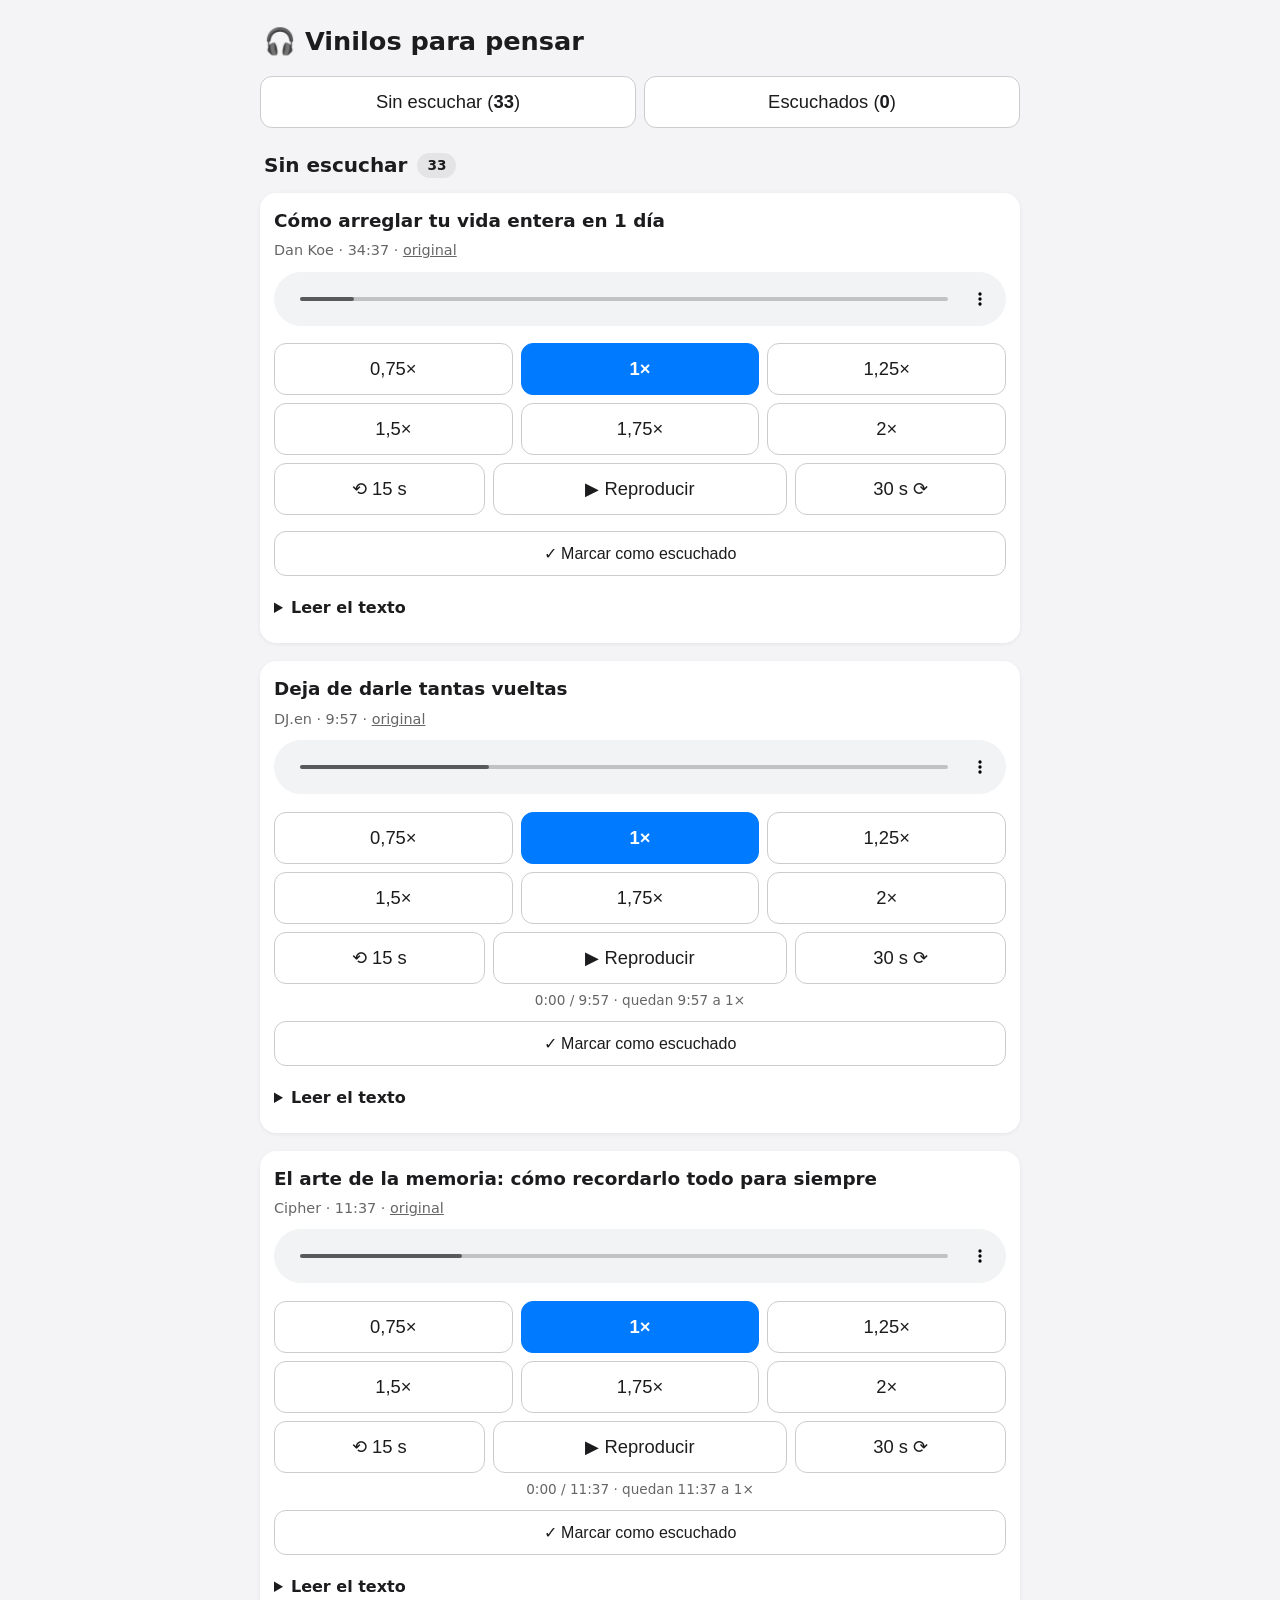
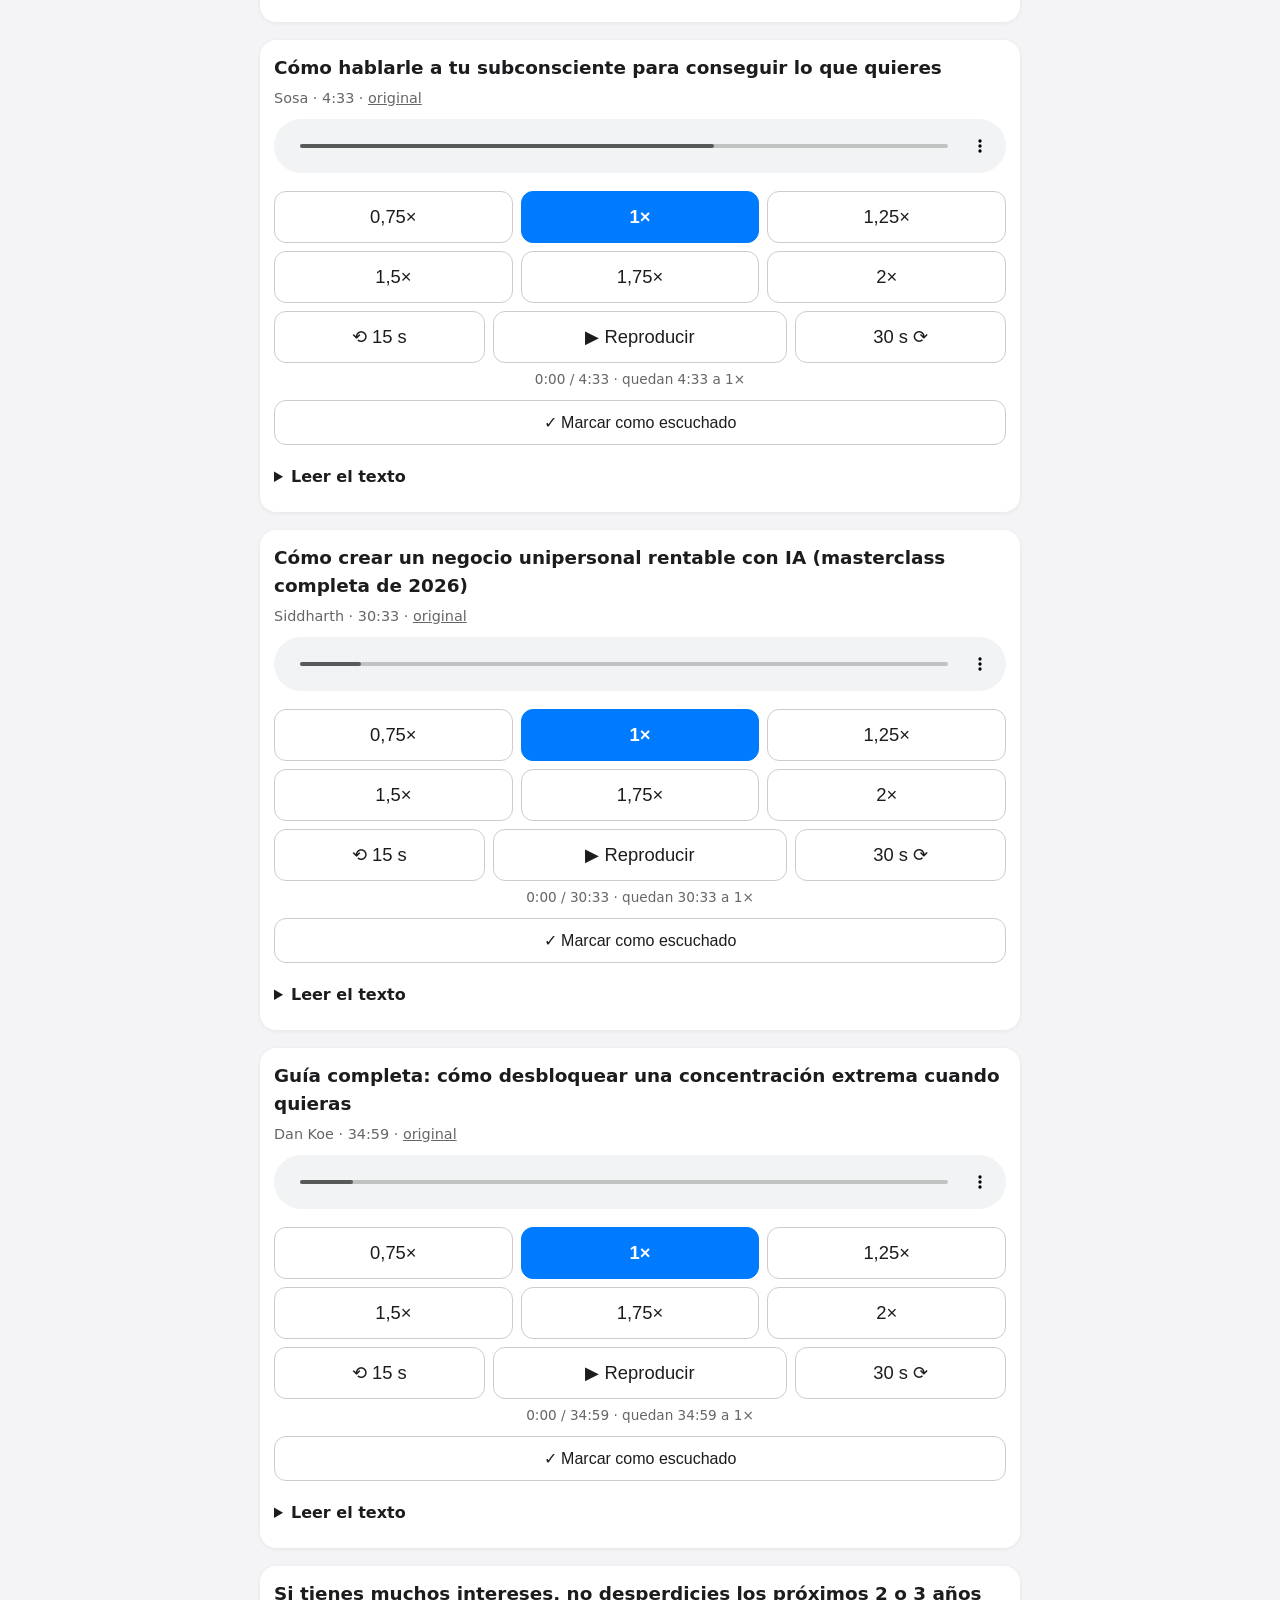
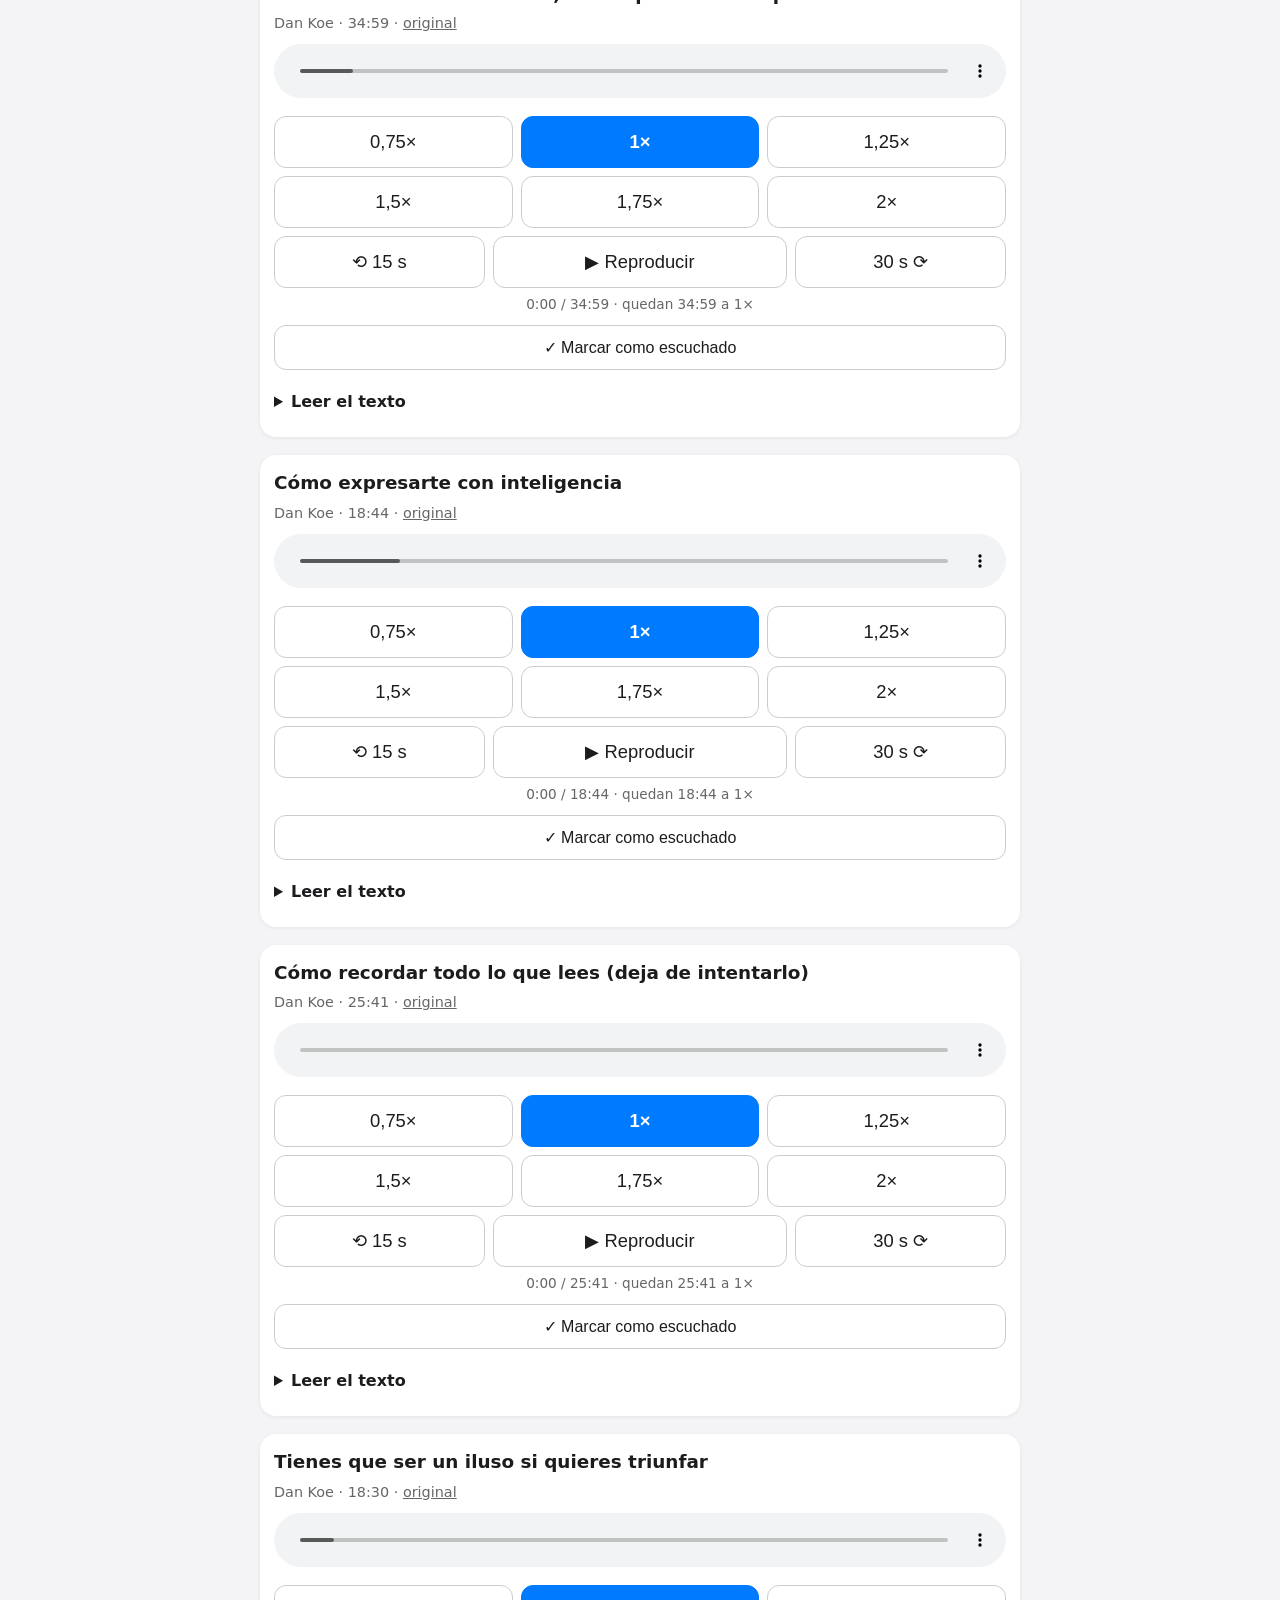
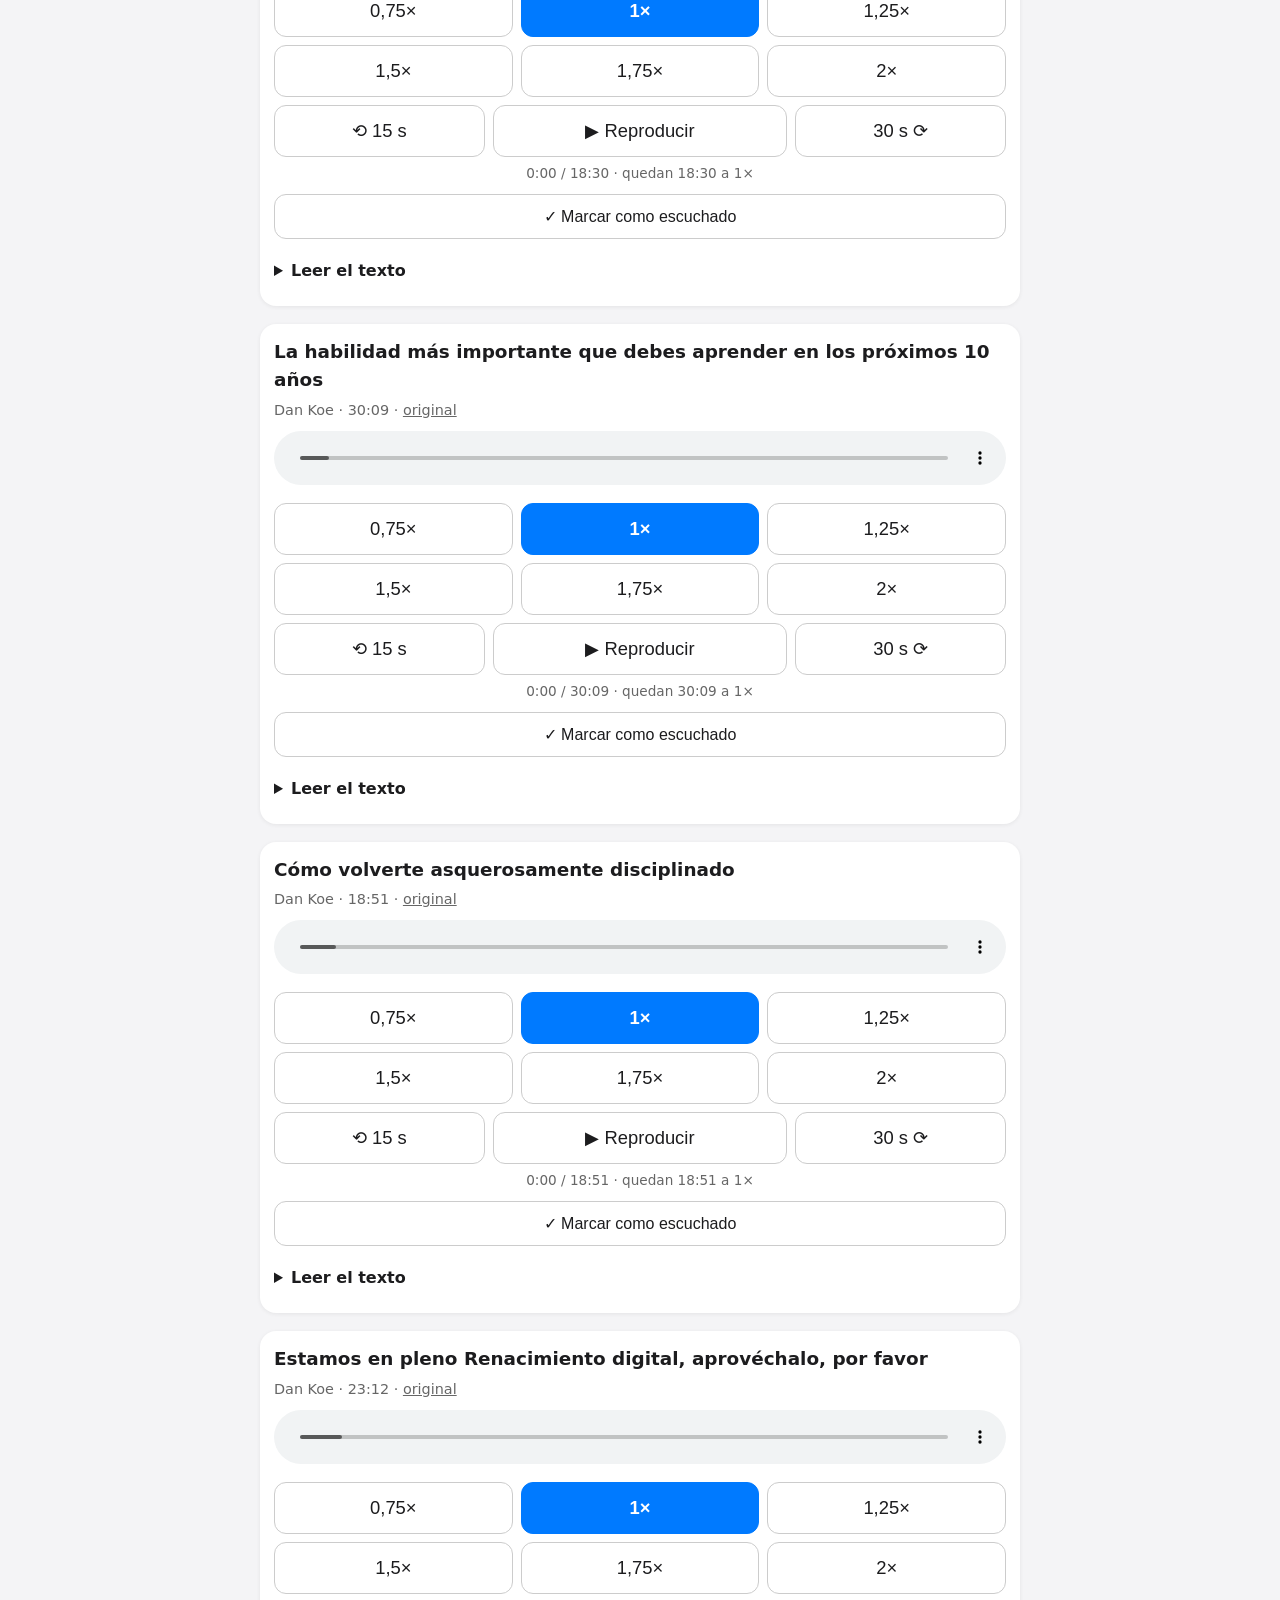
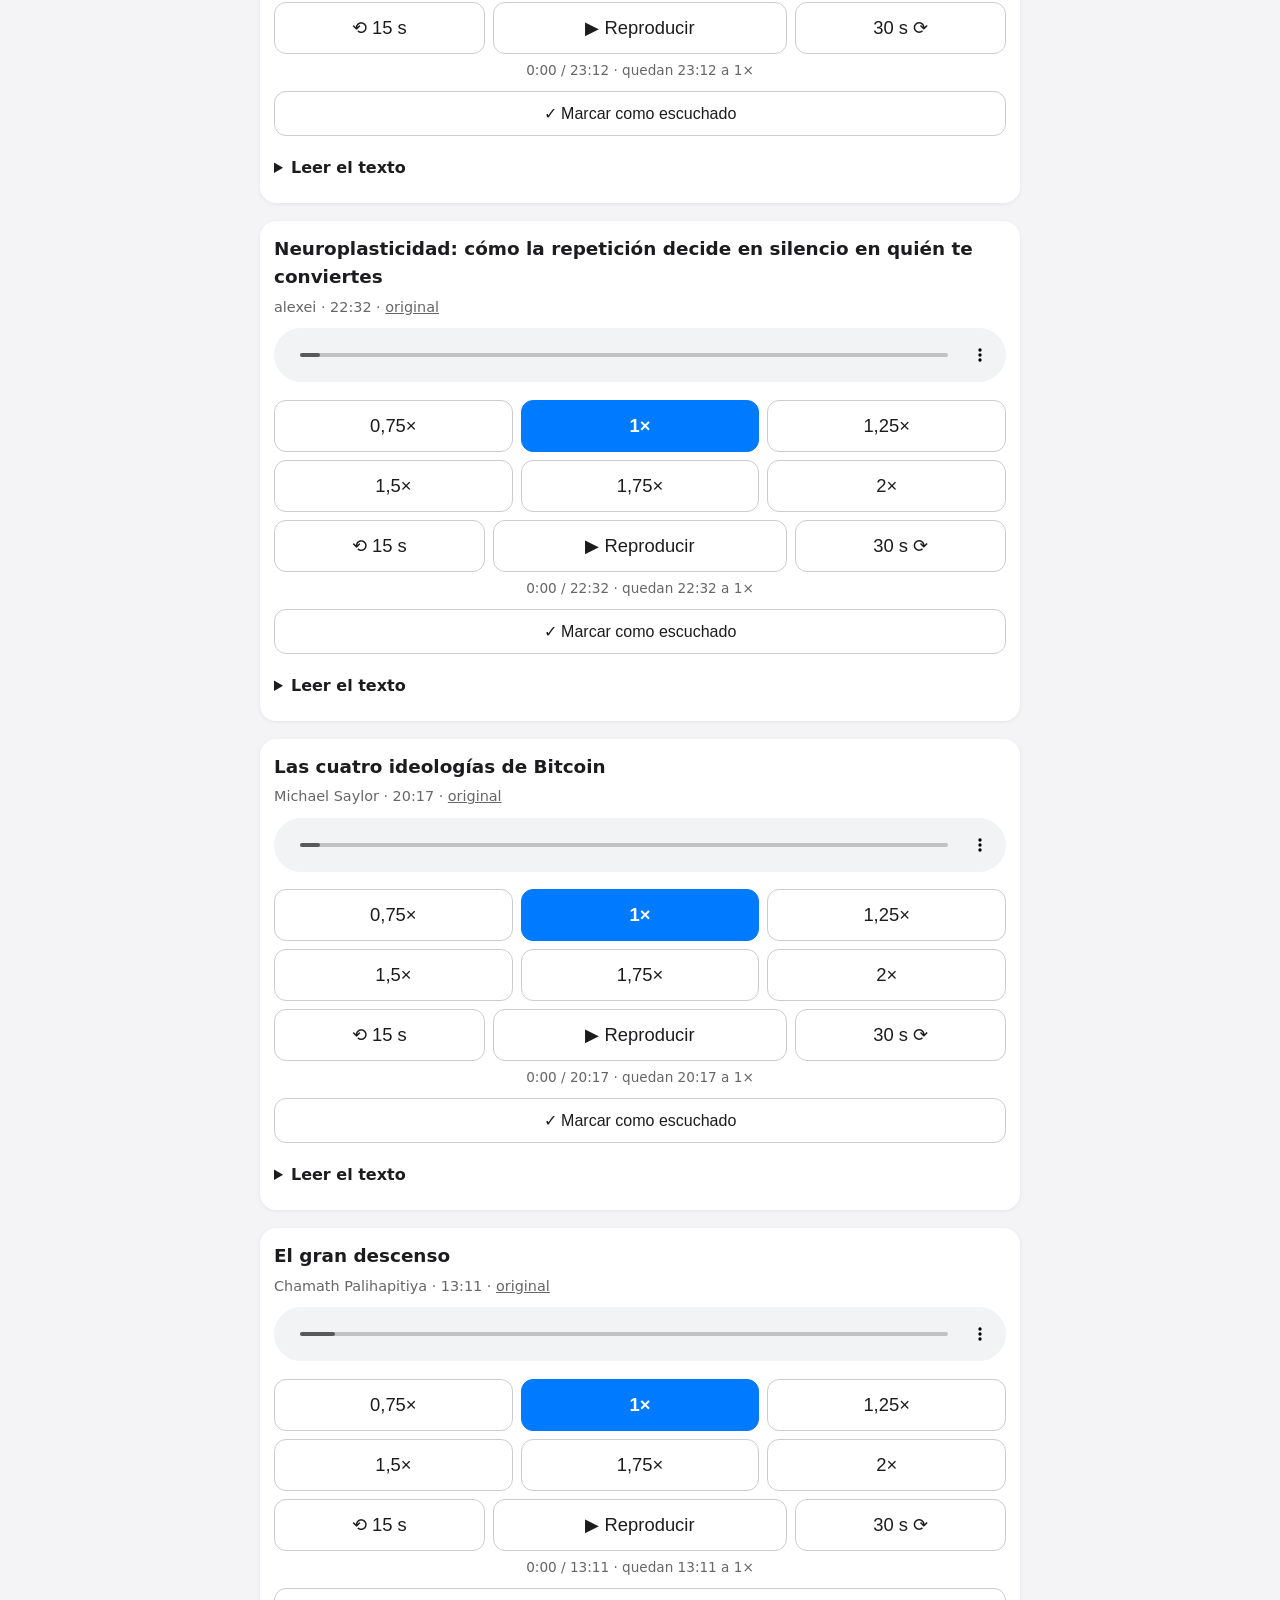
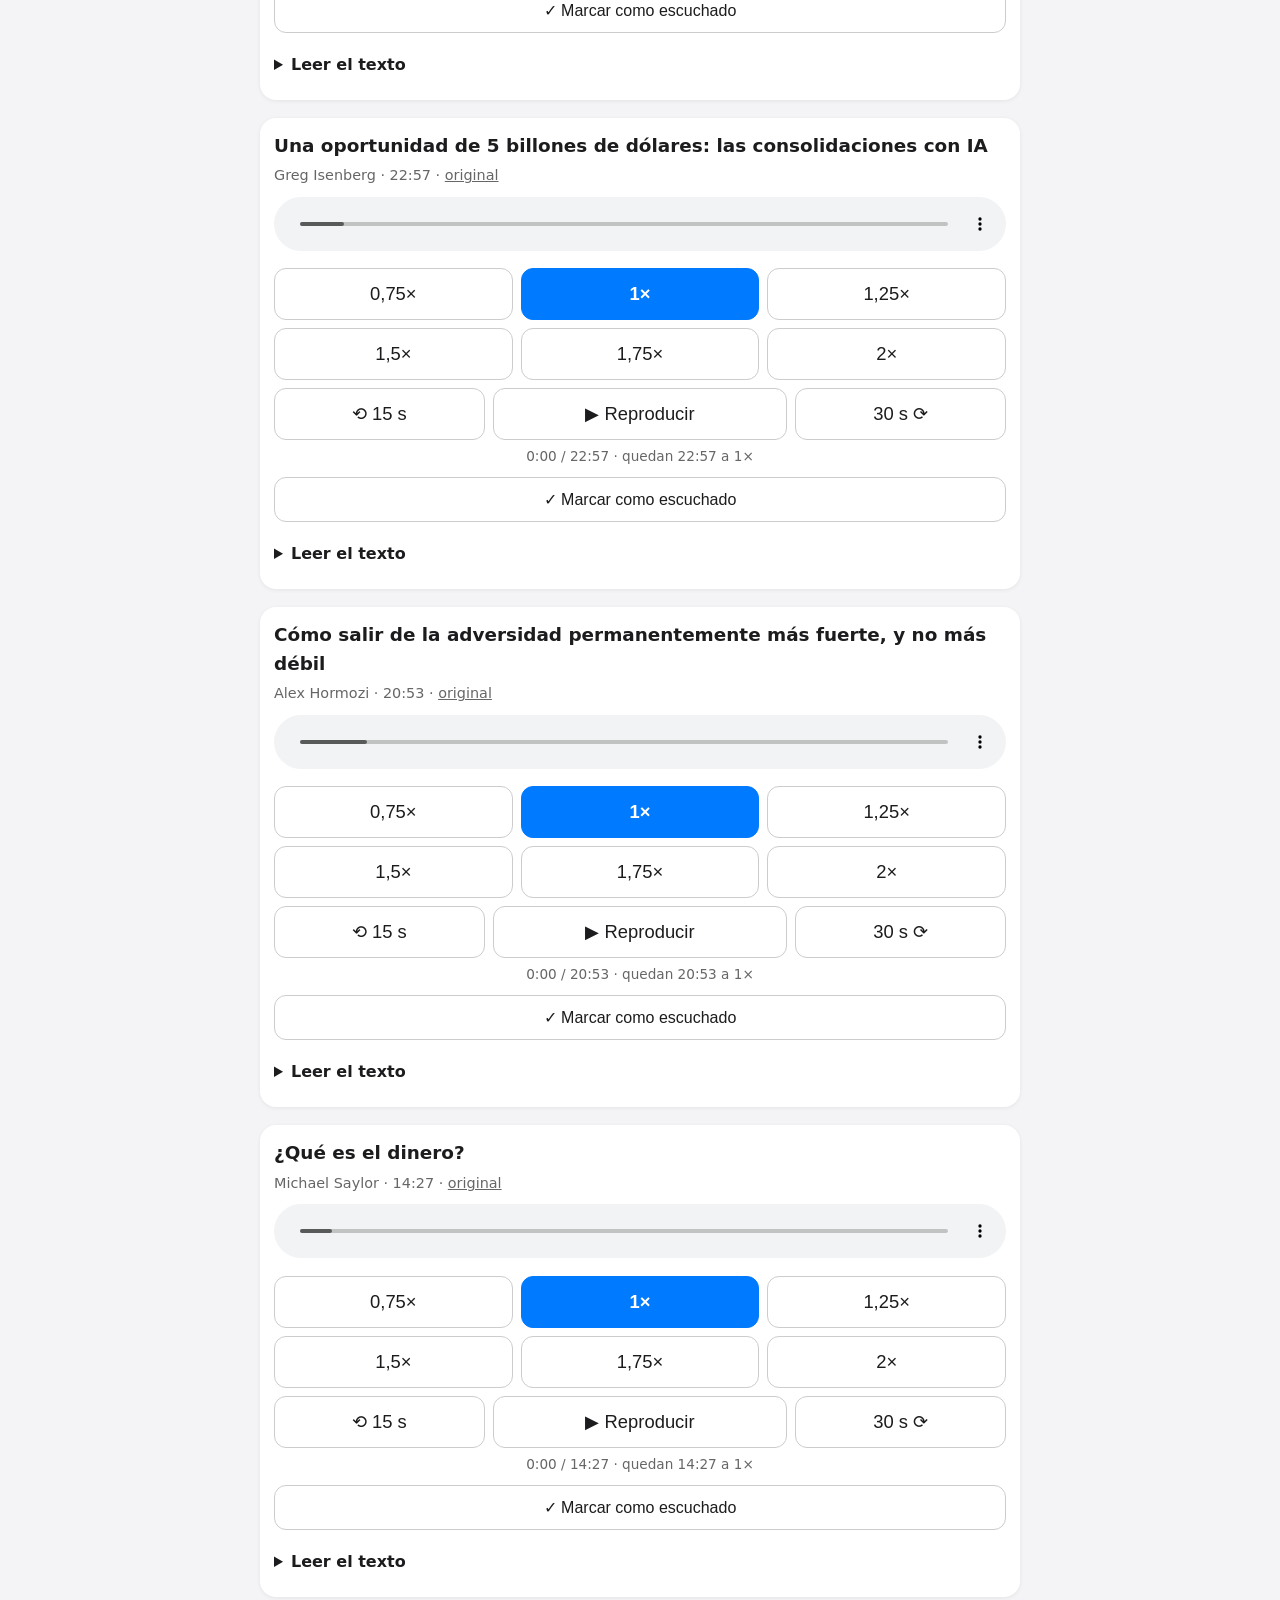
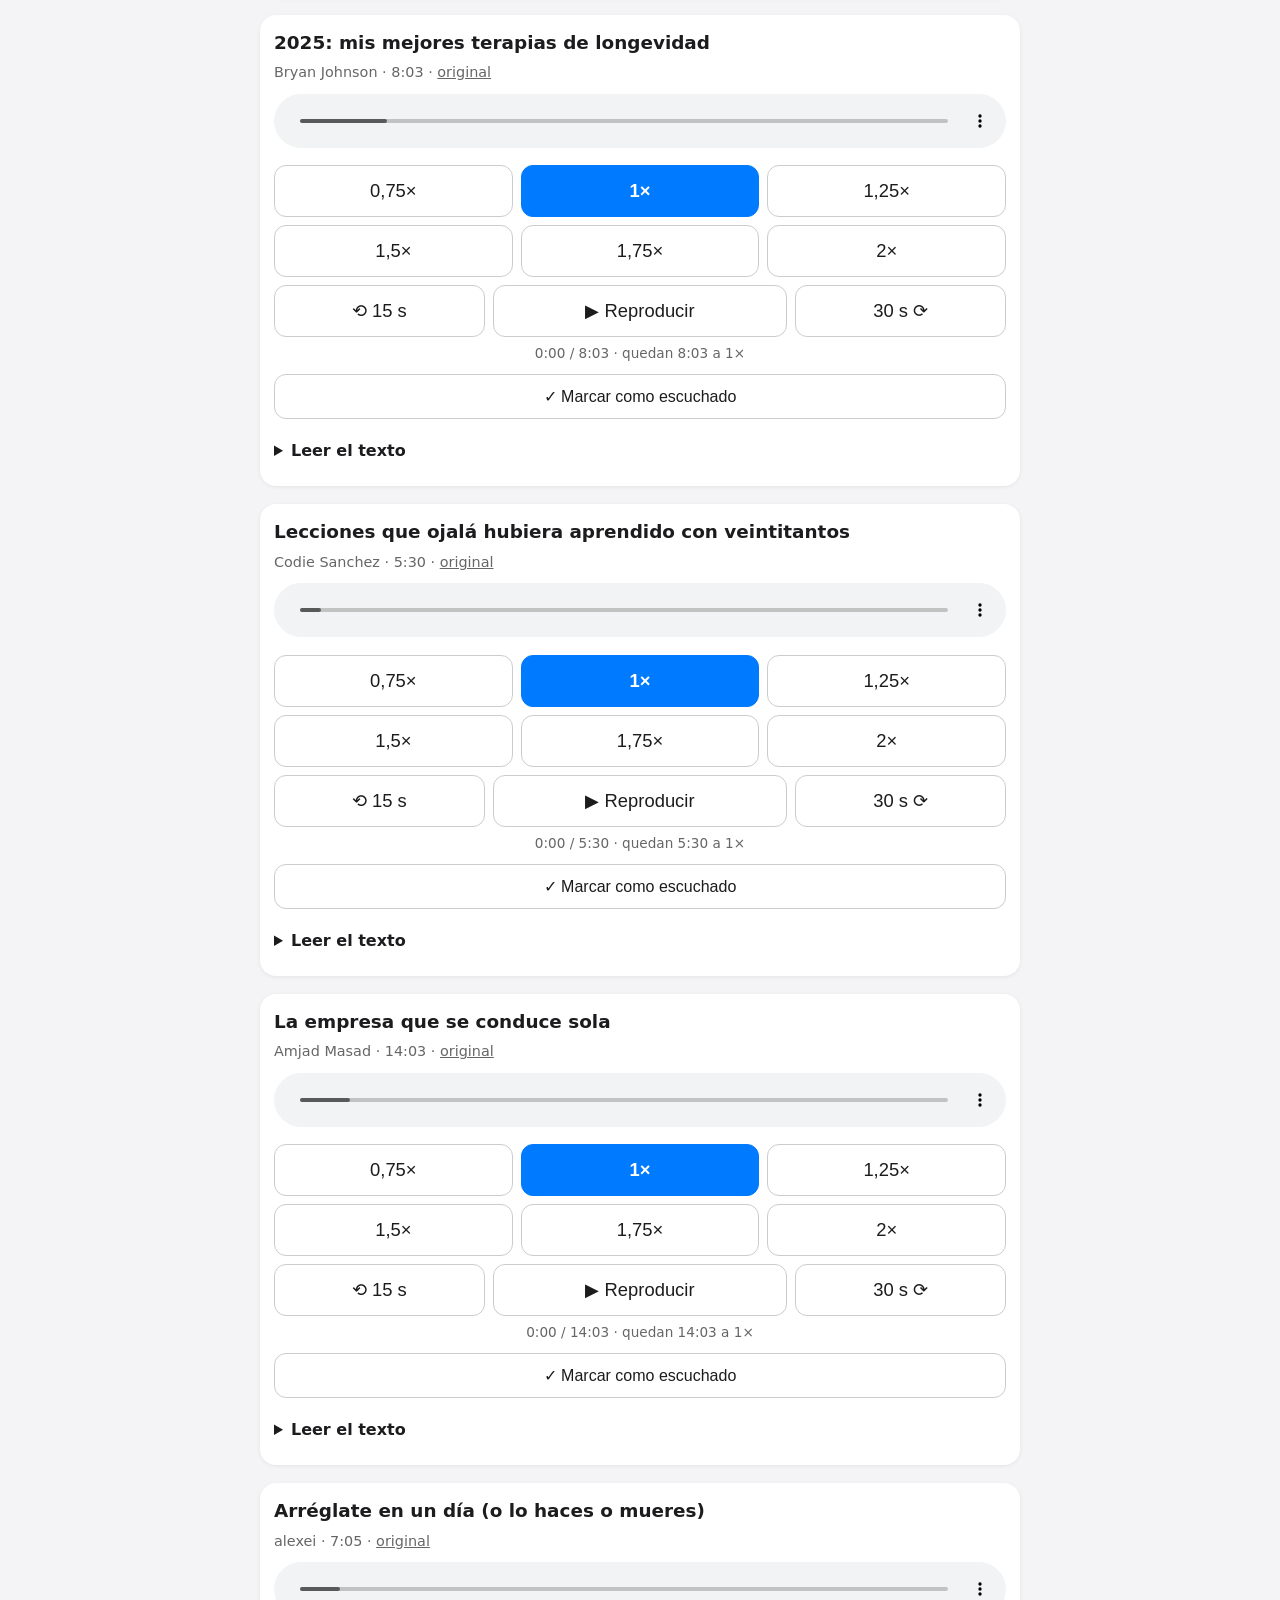
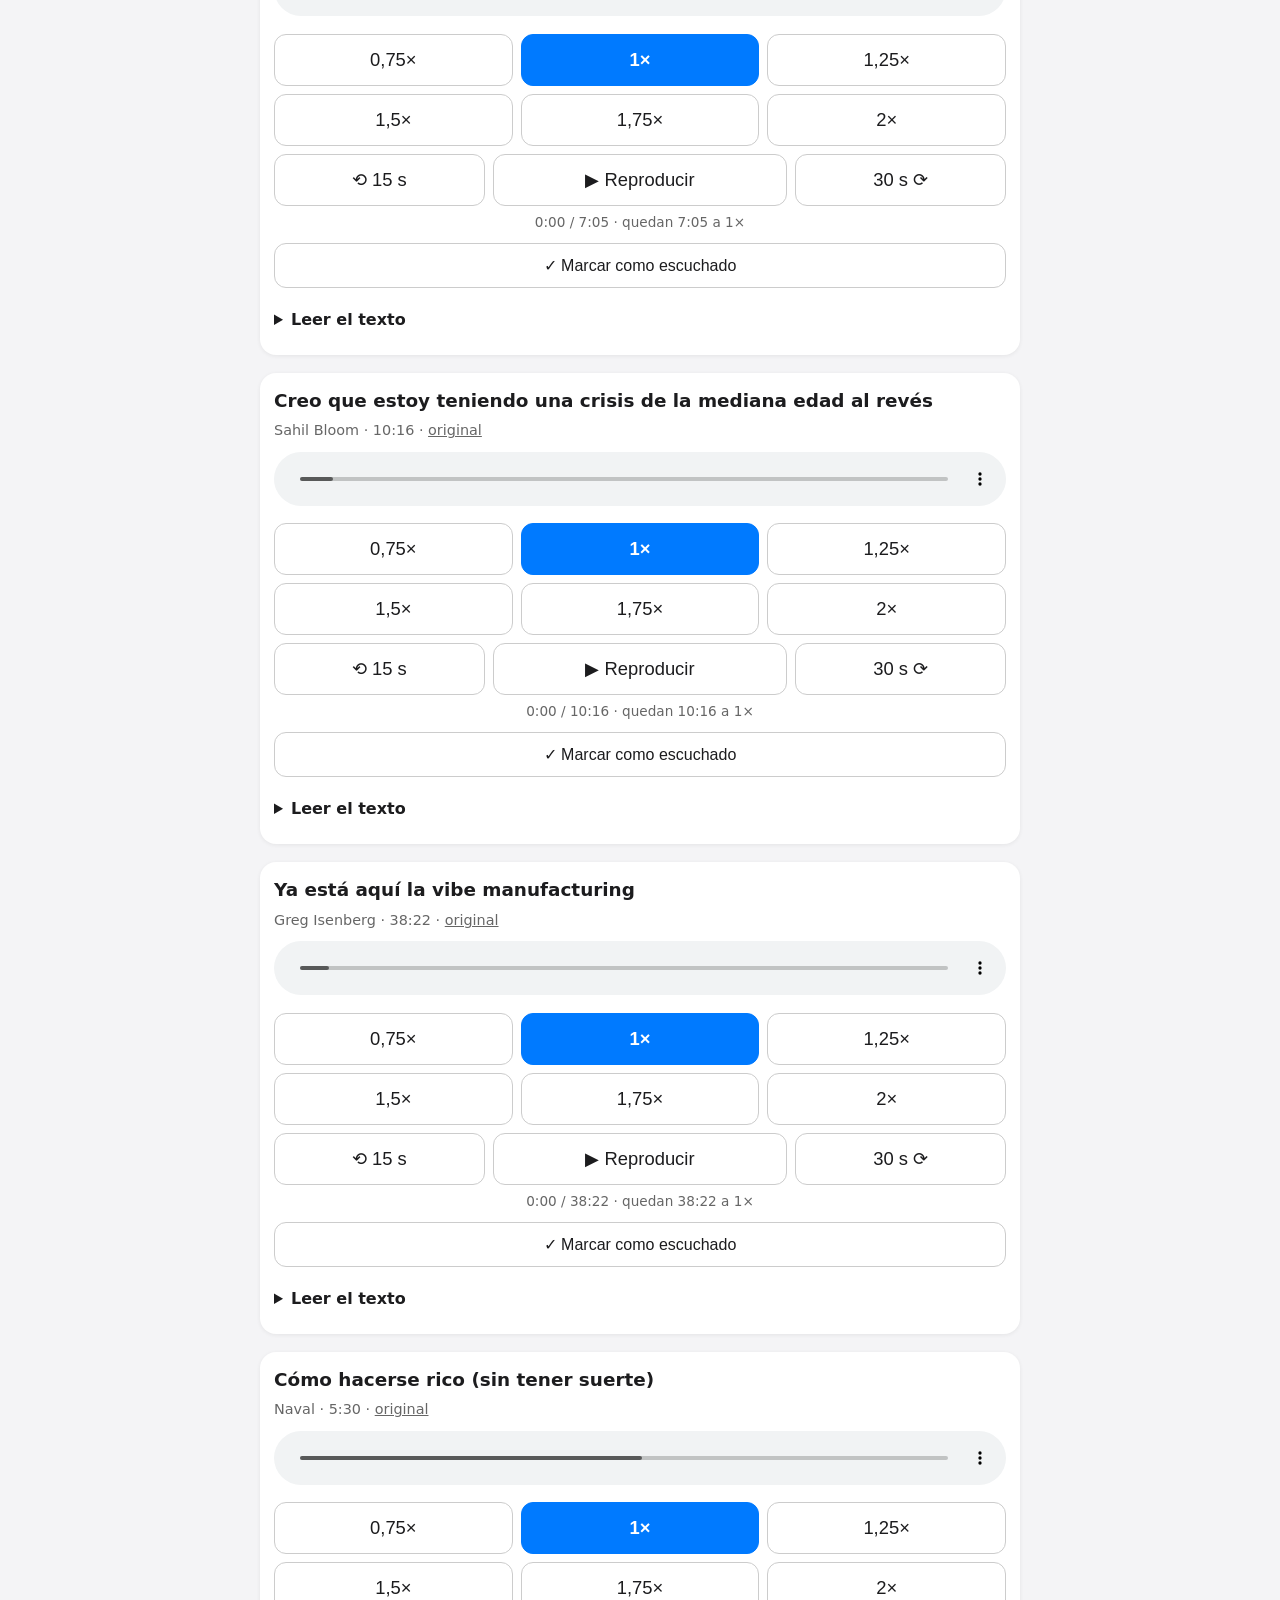
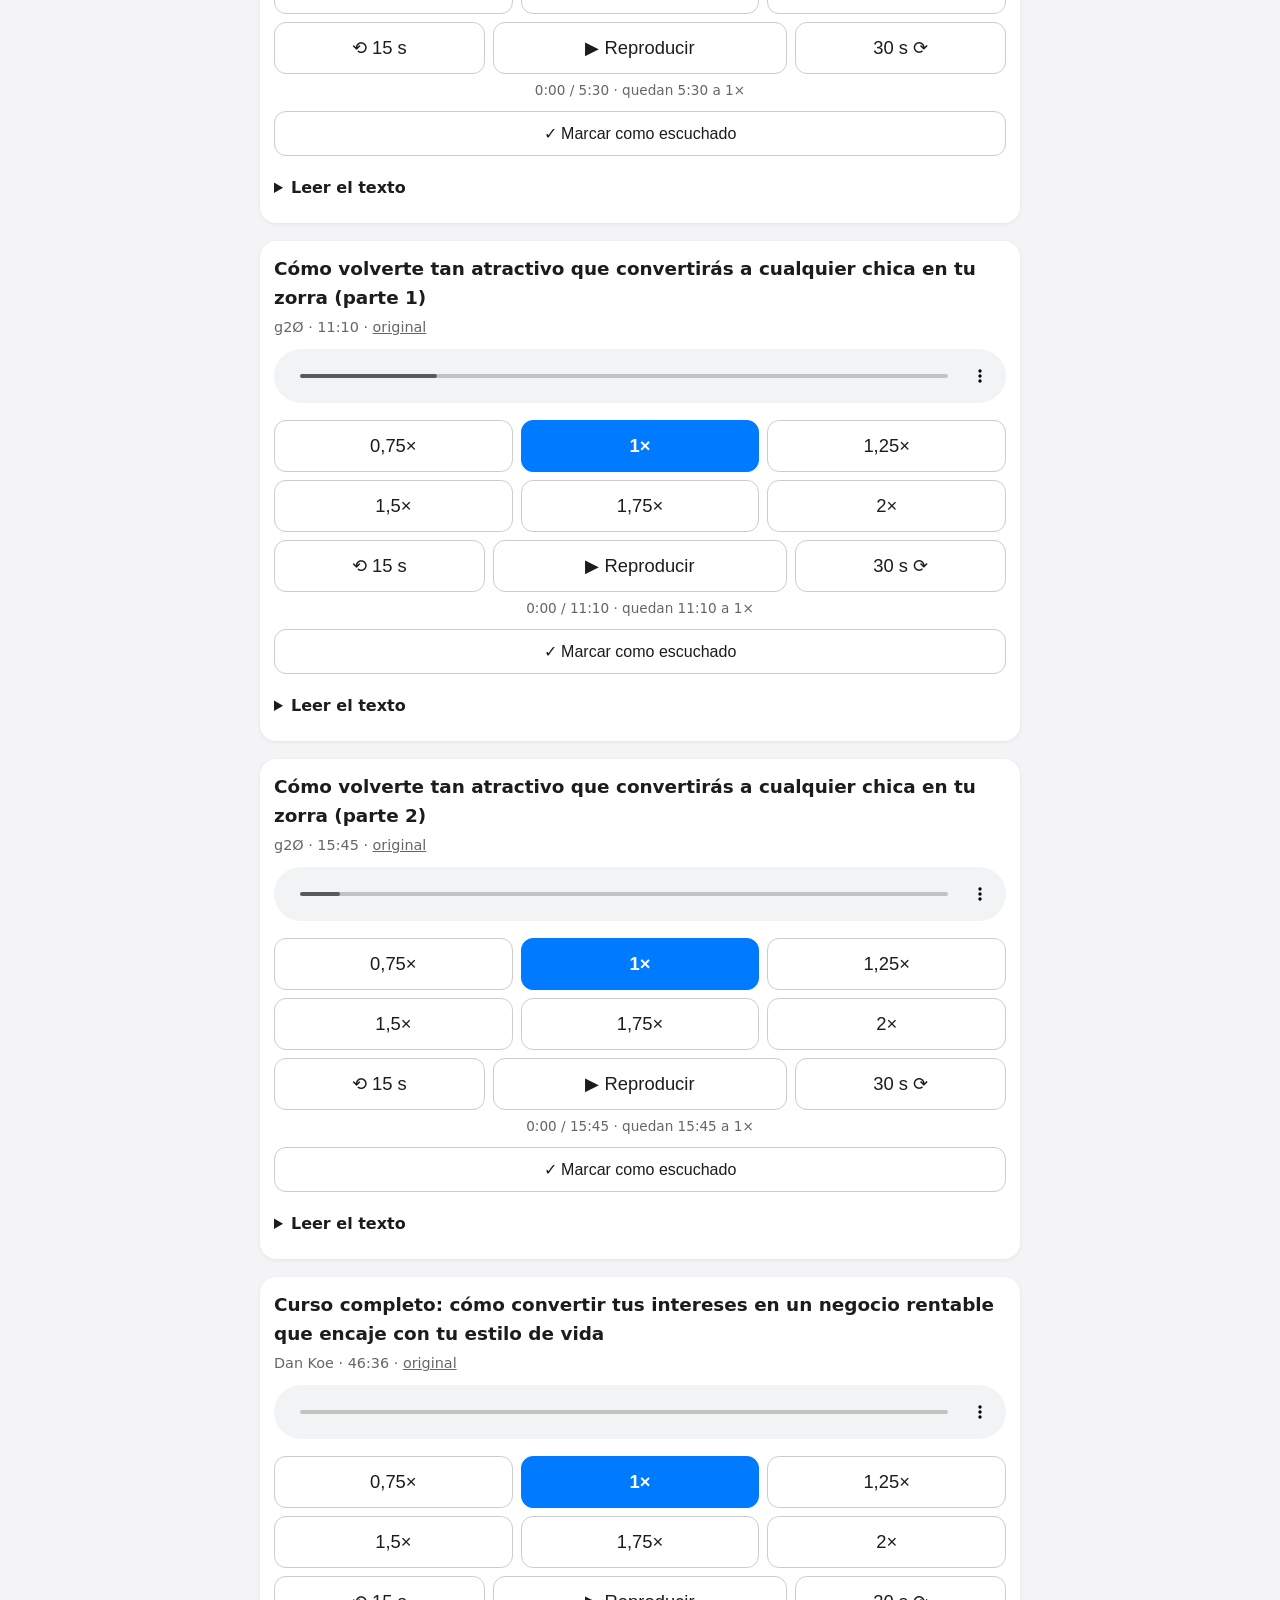
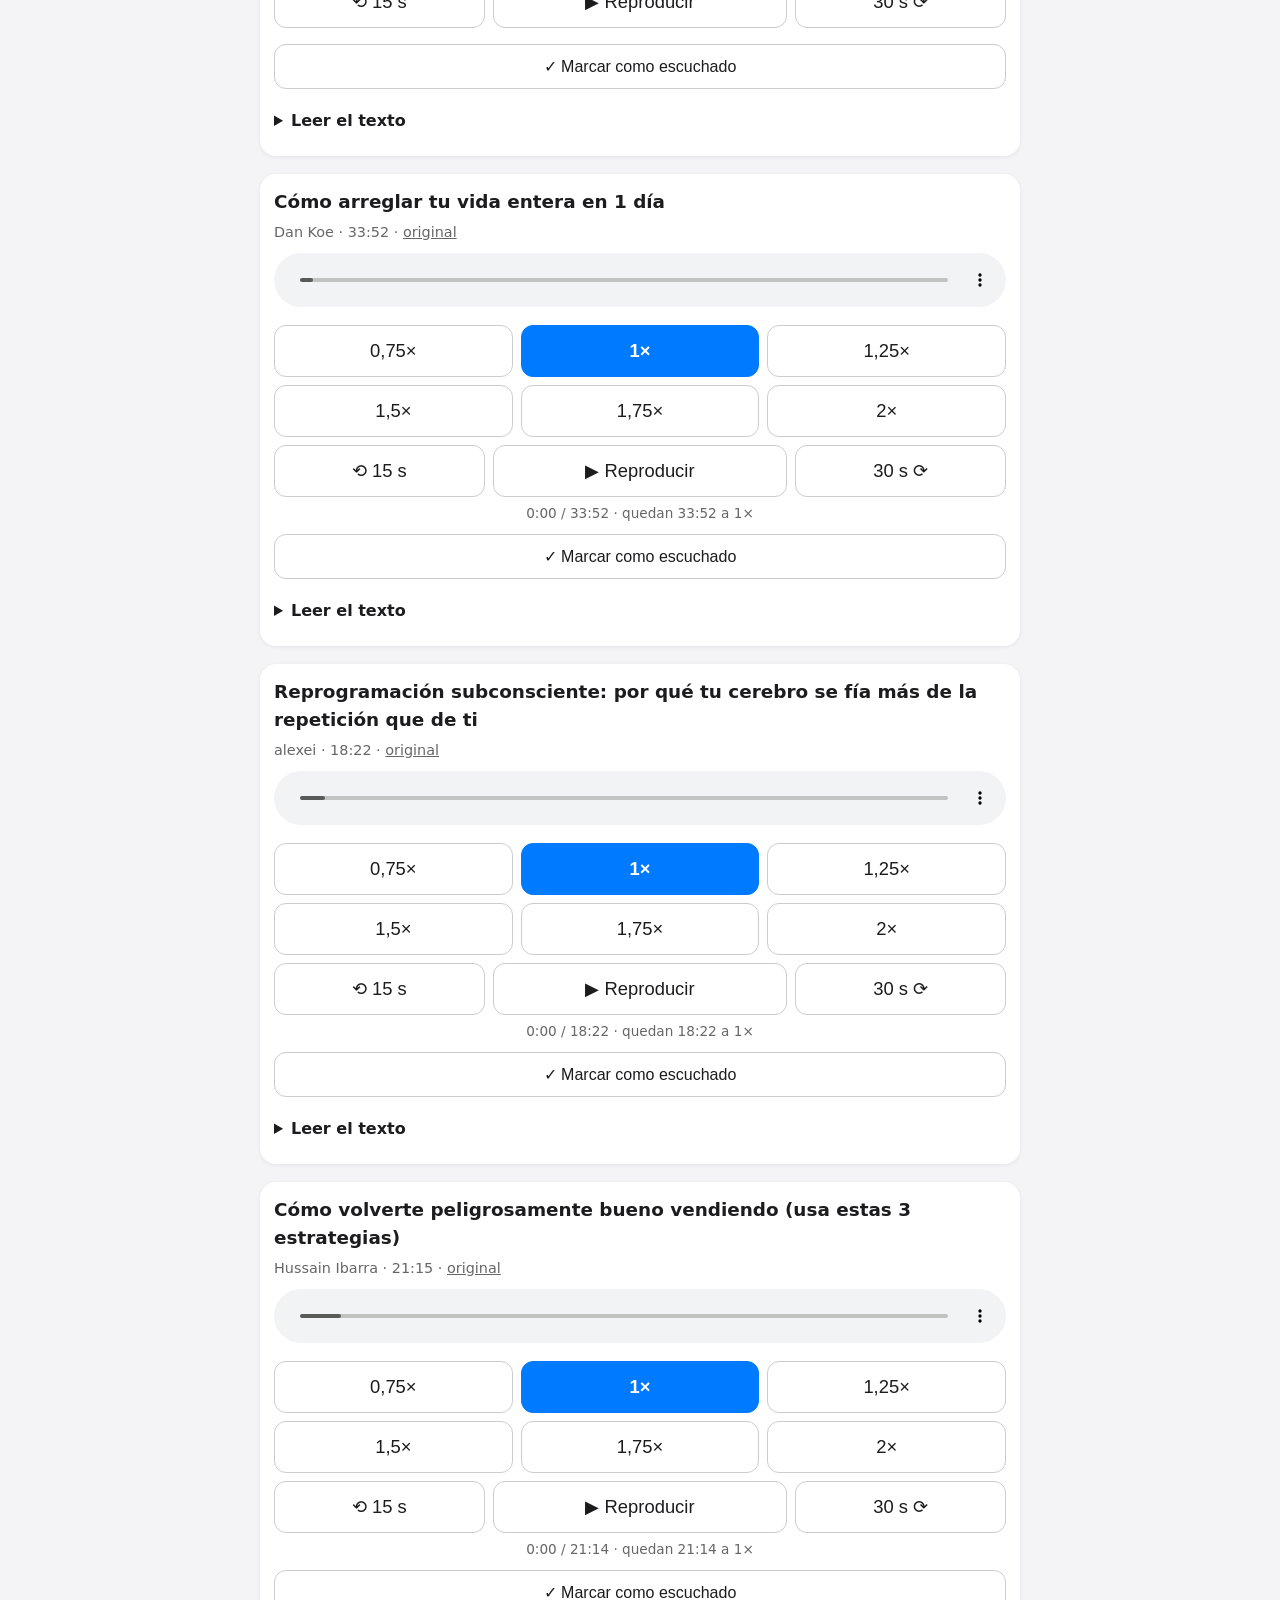
==== commit a9c256bd: "Add episode: dankoe-arreglar-tu-vida-en-un-dia (Cómo arreglar tu vida entera en 1 día). Co-authored-" ====
--- a/index.html
+++ b/index.html
@@ -34,7 +34,234 @@
 <nav class="seg"><button data-go="s-pend">Sin escuchar (<b class="np">0</b>)</button><button data-go="s-done">Escuchados (<b class="nd">0</b>)</button></nav>
 <h2 class="sec" id="s-pend">Sin escuchar <span class="n np">0</span></h2>
 <div id="pend">
-<section class="ep" data-id="djen-deja-de-darle-vueltas" data-n="0" data-dur="597">
+<section class="ep" data-id="dankoe-arreglar-tu-vida-en-un-dia" data-n="0" data-dur="2077">
+<h2>Cómo arreglar tu vida entera en 1 día</h2>
+<div class="meta">Dan Koe · 34:37 · <a href="https://x.com/thedankoe/status/2010751592346030461">original</a></div>
+<audio controls preload="metadata" src="ep/dankoe-arreglar-tu-vida-en-un-dia.mp3"></audio>
+<div class="speeds"><button class="sp" data-r="0.75">0,75×</button><button class="sp" data-r="1">1×</button><button class="sp" data-r="1.25">1,25×</button><button class="sp" data-r="1.5">1,5×</button><button class="sp" data-r="1.75">1,75×</button><button class="sp" data-r="2">2×</button></div>
+<div class="nav"><button class="bk">⟲ 15 s</button><button class="pp">▶︎ Reproducir</button><button class="fw">30 s ⟳</button></div>
+<div class="pos"></div>
+<div class="bar"><i></i></div>
+<button class="mk"></button>
+<details><summary>Leer el texto</summary><div class="txt"><p>*Dan Koe (@thedankoe) · Traducido al castellano*</p>
+<p>Si eres como yo, pensarás que los propósitos de Año Nuevo son una estupidez.</p>
+<p>Porque la mayoría de la gente intenta cambiar su vida de la forma completamente equivocada. Se marcan esos propósitos porque todo el mundo lo hace (creamos un significado superficial a partir de juegos de estatus), pero no cumplen los requisitos de un cambio de verdad, que va mucho más allá de convencerte de que este año vas a ser más disciplinado o más productivo.</p>
+<p>Si eres una de esas personas, no vengo a mirarte por encima del hombro (tiendo a ser un poco duro cuando escribo). He abandonado diez veces más objetivos de los que he conseguido. Creo que eso debería ser lo normal para la mayoría. Pero sigue siendo cierto que la gente intenta cambiar su vida y fracasa estrepitosamente casi siempre.</p>
+<p>Aun así, por muy estúpidos que me parezcan los propósitos de Año Nuevo, siempre es sabio reflexionar sobre la vida que odias para poder lanzarte hacia algo muchísimo mejor, como veremos.</p>
+<p>Así que, tanto si quieres montar ese negocio, transformar tu cuerpo o arriesgarte por una vida con más sentido sin abandonar a las dos semanas, quiero compartir contigo 7 ideas que probablemente no hayas oído antes sobre el cambio de conducta, la psicología y la productividad, para que puedas conseguirlo en 2026.</p>
+<p>Esto va a ser exhaustivo.</p>
+<p>Esta no es una de esas cartas que lees de corrido y olvidas.</p>
+<p>Es algo que querrás guardar en marcadores, tomar notas y reservar tiempo para pensarlo.</p>
+<p>El protocolo del final (para profundizar en tu psique y descubrir lo que de verdad quieres en la vida) te llevará aproximadamente un día entero, con efectos que duran mucho más que eso.</p>
+<p>Empecemos.</p>
+<h3>I – No estás donde quieres estar porque no eres la persona que estaría ahí</h3>
+<p>Cuando se trata de marcarse grandes objetivos, la gente tiende a centrarse en uno de los dos requisitos del éxito:</p>
+<ol><li>Cambiar tus acciones para avanzar hacia el objetivo (lo menos importante, de segundo orden).
+2. Cambiar quién eres para que tu conducta venga sola (lo más importante, de primer orden).</li></ol>
+<p>La mayoría de la gente se marca un objetivo superficial, se viene arriba para mantener la disciplina las primeras semanas y luego vuelve a sus viejas costumbres sin mucha resistencia, porque intentaba construir una gran vida sobre unos cimientos podridos.</p>
+<p>Si esto no te encaja, veamos un ejemplo.</p>
+<p>Piensa en alguien de éxito. Puede ser un culturista con un físico espectacular, un fundador o CEO que vale cientos de millones, o un tío carismático capaz de ponerse a charlar con un grupo sin que se le pase por la cabeza ni una pizca de ansiedad.</p>
+<p>¿Crees que el culturista tiene que «darlo todo» para comer sano? ¿Tiene el CEO que obligarse a presentarse y liderar al equipo? A ti puede parecerte así desde fuera, pero la verdad es que no se imaginan viviendo de otra manera. Al culturista lo que le cuesta es comer mal. El CEO tiene que obligarse a quedarse en la cama después de que suene el despertador, y odia cada segundo (hay matices, pero sígueme el juego un momento).</p>
+<p>A algunas personas, mi propio estilo de vida les parece un poco extremo y disciplinado. Para mí es natural, y no lo digo para contraponerlo a ningún otro estilo de vida. Simplemente disfruto viviendo así. Cuando mi madre me dice que debería tomarme un descanso, salir y divertirme un poco... me muerdo la lengua para no decirle: «Si no me lo estuviera pasando bien, ¿por qué iba a hacer lo que hago?».</p>
+<p>La siguiente frase puede sonar simple, pero es desconcertante cuánta gente no la entiende.</p>
+<p>Si quieres un resultado concreto en la vida, tienes que llevar el estilo de vida que crea ese resultado mucho antes de alcanzarlo.</p>
+<p>Si alguien me dice que quiere perder 30 libras (unos 14 kilos), muchas veces no me lo creo. No porque no lo vea capaz, sino porque demasiadas veces esa misma persona dice: «Estoy deseando terminar de adelgazar para volver a disfrutar de la vida». Siento ser yo quien te lo diga, pero si no adoptas para siempre el estilo de vida que te llevó a perder ese peso, y no encuentras una razón con más fuerza de atracción que la que te ata a tus viejas costumbres, volverás directamente al punto de partida, y podrás decir, con tristeza, que has malgastado el recurso que nunca recuperarás: el tiempo.</p>
+<p>Cuando cambias de verdad, todos los hábitos que no te acercan a tu objetivo te empiezan a dar asco, porque eres profunda y plenamente consciente del tipo de vida en que se acumulan esas acciones. Si estás conforme con tus estándares actuales es porque no eres del todo consciente de cuáles son ni de adónde te llevan. Veremos cómo descubrirlo, pero antes tenemos que ir preparando el terreno.</p>
+<p>Dices que quieres cambiar. Dices que quieres «ser libre financieramente» y «ponerte sano», pero tus actos demuestran lo contrario por una razón. Y es mucho más profunda de lo que crees.</p>
+<h3>II – No estás donde quieres estar porque no quieres estar ahí</h3>
+<blockquote><p>Confía solo en el movimiento. La vida sucede en el plano de los hechos, no de las palabras. Confía en el movimiento.</p></blockquote>
+<p>– Alfred Adler</p>
+<p>Si quieres cambiar quién eres, tienes que entender cómo funciona la mente para poder empezar a reprogramarla.</p>
+<p>El primer paso para entender la mente es entender que toda conducta está orientada a un objetivo. Es teleológica. Si lo piensas, es bastante obvio, pero cuando profundizamos, la mayoría de la gente no lo quiere oír.</p>
+<p>Das un paso adelante porque quieres llegar a un sitio.</p>
+<p>Te rascas la nariz porque quieres que se te pase el picor.</p>
+<p>Esos son claros, pero la mayor parte del tiempo tus objetivos son inconscientes. Puede que no te des cuenta de que, cuando te sientas en el sofá a media tarde, estás intentando matar el tiempo hasta tu siguiente obligación, por poner un ejemplo sencillo.</p>
+<p>En un plano aún más inconsciente y complejo, persigues objetivos que pueden hacerte daño, pero justificas tus actos de una forma socialmente aceptable y que no te haga parecer un fracasado.</p>
+<p>Si dices que quieres dejar tu trabajo sin futuro pero sigues en él sin ninguna razón real, puede que empieces a pensar que no tienes suficiente valor, o que nunca fuiste de los que «se arriesgan», pero la verdad es que estás persiguiendo el objetivo de la seguridad, la previsibilidad y una excusa para no parecer un fracasado ante todas las personas de tu vida que ven un trabajo sin futuro como una señal de éxito.</p>
+<p>La lección aquí es que el cambio real exige cambiar tus objetivos.</p>
+<p>No me refiero a marcarte algún objetivo superficial, porque el propio hecho de hacerlo sirve a un objetivo inconsciente que en realidad te está haciendo daño. De eso ya se ha hablado bastante en el mundo de la productividad. Me refiero a cambiar tu punto de vista. Porque eso es un objetivo. Un objetivo es una proyección hacia el futuro que actúa como una lente de percepción y te permite fijarte en la información, las ideas y los recursos que te ayudan a lograrlo.</p>
+<p>Ahora vamos a profundizar un poco más, porque si no entiendes esto, salir se vuelve todavía más difícil.</p>
+<p>Envío cartas como esta una o dos veces por semana. Si no quieres perdértelas, apúntate aquí. También puedes leer mi libro gratis, otras cartas, etcétera.</p>
+<h3>III – No estás donde quieres estar porque te da miedo estar ahí</h3>
+<blockquote><p>Lo importante que debes recordar es que no importa lo más mínimo cómo te llegó la idea ni de dónde vino. Puede que nunca hayas conocido a un hipnotizador profesional. Puede que nunca te hayan hipnotizado formalmente. Pero si has aceptado una idea (de ti mismo, de tus profesores, tus padres, tus amigos, la publicidad o cualquier otra fuente) y, además, estás firmemente convencido de que esa idea es verdad, tiene el mismo poder sobre ti que las palabras del hipnotizador sobre el sujeto hipnotizado.</p></blockquote>
+<p>– Maxwell Maltz</p>
+<p>Así es como te has convertido en quien eres hoy, y así es como te convertirás en quien serás mañana. Esta es la anatomía de la identidad:</p>
+<ol><li>Quieres lograr un objetivo.
+2. Percibes la realidad a través de la lente de ese objetivo.
+3. Solo te fijas en la información y las ideas «importantes» que te permiten lograr ese objetivo (aprendizaje).
+4. Actúas hacia ese objetivo y recibes la señal de que estás avanzando hacia él.
+5. Repites esa conducta hasta que se vuelve automática e inconsciente (condicionamiento).
+6. Esa conducta pasa a formar parte de quien crees que eres («Soy el tipo de persona que...»).
+7. Defiendes tu identidad para mantener la coherencia psicológica.
+8. Tu identidad da forma a nuevos objetivos y el ciclo vuelve a empezar; y si esa identidad te perjudica de cara a una buena vida, la cosa se pone fea muy rápido.</li></ol>
+<p>La desafortunada realidad es que tienes que romper el ciclo entre los pasos 6 y 7, pero este proceso empieza cuando eres niño.</p>
+<p>Tienes el objetivo de sobrevivir.</p>
+<p>Dependes de tus padres para que te enseñen a sobrevivir. Tenías que adaptarte. Y como la mayoría de la gente enseña a base de premios y castigos, si no adoptas sus creencias y valores, te castigan. En realidad no piensas por ti mismo hasta que lo ves claro.</p>
+<p>Pero tus padres también han pasado por este proceso toda su vida. Ahí es donde la cosa se puede volver peligrosa. Tus padres, a menos que rompieran el patrón ellos mismos, fueron condicionados por las ideas de éxito culturalmente aceptadas de la era industrial. También cargan con el mejor y el peor condicionamiento de sus padres y de los padres de sus padres.</p>
+<p>Yendo una capa más allá, una vez cubres tus necesidades físicas de supervivencia (algo bastante fácil en el mundo de hoy; prácticamente naces ya a salvo), empiezas a sobrevivir en el plano conceptual o ideológico. Puede que no intentes proteger y reproducir tu cuerpo, pero desde luego proteges y reproduces tu mente. No cuesta ver la guerra de ideas en internet, y sus participantes son identidades individuales y de grupo.</p>
+<p>Cuando tu cuerpo se siente amenazado, entras en modo lucha o huida.</p>
+<p>Cuando tu identidad se siente amenazada, pasa lo mismo.</p>
+<p>Si te identificas mucho con una ideología política (por el proceso del que acabamos de hablar), te sentirás amenazado cuando alguien cuestione tus creencias. Notas literalmente el estrés. Sientes, emocionalmente, como si te acabaran de dar una bofetada. Como la mayoría de la gente no analiza si sus emociones dicen la verdad, tiendes a quedarte atrapado en cámaras de eco y a reafirmarte en ideas que te hacen daño a ti y a los demás.</p>
+<p>Si te criaste en una casa religiosa y no pensaste por ti mismo, pelearás y atacarás a quienes amenacen tu seguridad psicológica dentro de esa pequeña burbuja.</p>
+<p>Lo mismo pasa cuando, inconscientemente, te ves como abogado, como gamer o como cualquier otra persona que no daría los pasos necesarios para lograr una vida mejor.</p>
+<h3>IV – La vida que quieres se encuentra en un nivel de mente concreto</h3>
+<p>La mente evoluciona con el tiempo a través de etapas predecibles.</p>
+<p>Cuando naces, eres como una pequeña esponja de supervivencia que absorbe todas las creencias que puede (muy condicionadas por tu cultura) para sentirse a salvo y segura. Y si no tienes cuidado, tu mente puede cristalizarse y hacerte difícil vivir una vida con sentido.</p>
+<p>Esto está bien documentado en modelos como la pirámide de Maslow, las etapas de desarrollo del ego de Greuter, la Dinámica Espiral y la Teoría Integral, cada uno construido sobre el anterior, pero tampoco cuesta observarlo en la sociedad.</p>
+<p>He hablado de esto muchas veces y lo he sintetizado en mi propio modelo, Human 3.0, con varios prompts de IA para descubrir tu nivel de desarrollo y un camino a seguir (ábrelo en una pestaña para leerlo después, si quieres), pero aquí tienes el 80/20 de las 9 etapas de desarrollo del ego a modo de repaso (porque la repetición ayuda a revelar cosas en las que no te habías fijado, y hay gente nueva leyendo estas cartas):</p>
+<ol><li>Impulsiva: no hay separación entre impulso y acción. Pensamiento en blanco y negro. Por ejemplo, un niño pequeño pega cuando se enfada porque el sentimiento y la conducta son lo mismo.
+2. Autoprotectora: el mundo es peligroso y aprendes a cuidar de ti mismo. Por ejemplo, un niño aprende a esconder las notas, a mentir sobre las tareas de casa y a averiguar qué quieren oír los adultos.
+3. Conformista: eres tu grupo, y sus normas te parecen la realidad misma. Por ejemplo, alguien que de verdad no concibe que nadie vote distinto a su familia o a su grupo.
+4. Autoconsciente: te das cuenta de que tienes una vida interior que no coincide con el exterior. Por ejemplo, estar sentado en misa y darte cuenta de que no estás seguro de creer lo que todos a tu alrededor parecen creer, pero sin saber todavía qué hacer con esa sensación.
+5. Concienzuda: construyes tu propio sistema de principios y te haces responsable de cumplirlos. Por ejemplo, dejar la religión de tu familia tras estudiarlo a fondo y adoptar una filosofía personal que puedas defender, o trazar un plan de carrera con hitos claros porque crees que el esfuerzo correcto da los resultados correctos.
+6. Individualista: ves que tus principios los moldeó el contexto y empiezas a sostenerlos con menos rigidez. Por ejemplo, darte cuenta de que tus ideas políticas tienen más que ver con dónde creciste que con la verdad objetiva, o notar que tus ambiciosos objetivos profesionales en realidad buscaban la aprobación de tu padre.
+7. Estratega: trabajas con sistemas siendo consciente de tu propia implicación en ellos. Por ejemplo, dirigir una organización mientras cuestionas activamente tus puntos ciegos, o meterte en política sabiendo que tu perspectiva es parcial y está moldeada por sesgos que no puedes ver del todo.
+8. Consciente de los constructos: ves todos los marcos, incluida tu identidad, como ficciones útiles. Por ejemplo, sostener tus creencias espirituales en sentido metafórico y no literal, sabiendo que el mapa no es el territorio, o verte a ti mismo interpretar el papel de «fundador» o de «líder de opinión» con una especie de suave diversión.
+9. Unitiva: la separación entre el yo y la vida se disuelve. Por ejemplo, el trabajo, el descanso y el juego se sienten como lo mismo. Ya no queda nadie que necesite convertirse en algo; solo presencia que responde a lo que surge.</li></ol>
+<p>Supongo que la mayoría de quienes leéis esto oscilaréis entre la 4 y la 8, que es una diferencia enorme. Los que estáis más cerca de la 8 leéis esto para aprender algo o para pasar el rato de forma no destructiva. Los que estáis más cerca de la 4 buscáis de verdad un cambio. Sientes que estás hecho para algo más, pero todavía no consigues encontrarle sentido a todo, porque evidentemente hay muchas cosas en juego.</p>
+<p>Lo bueno es que en realidad no importa en qué etapa estés, porque pasar por cualquiera de ellas sigue un patrón.</p>
+<h3>V – La inteligencia es la capacidad de conseguir lo que quieres de la vida</h3>
+<blockquote><p>La única prueba real de inteligencia es si consigues lo que quieres de la vida.</p></blockquote>
+<p>– Naval Ravikant</p>
+<p>Hay una fórmula para el éxito.</p>
+<p>Un ingrediente es la capacidad de agencia, la iniciativa.</p>
+<p>Otro ingrediente es la oportunidad (que mucha gente prefiere confundir con «privilegio», porque les faltan los otros ingredientes).</p>
+<p>El último ingrediente es la inteligencia.</p>
+<p>Si tienes mucha agencia pero poca oportunidad, da igual lo dispuesto que estés a actuar hacia un objetivo, porque no es un objetivo que vaya a dar mucho fruto.</p>
+<p>Si tienes oportunidad y agencia pero poca inteligencia, nunca podrás aprovechar del todo esa oportunidad.</p>
+<p>Primero, de la agencia ya hemos hablado antes aquí. En cuanto a la oportunidad, no puedo decirte que cambies de ubicación física, pero si no ves la abundancia de oportunidades digitales que tienes delante, no sé qué decirte.</p>
+<p>Dicho esto, quiero centrarme en qué es la inteligencia en el contexto de estos otros dos ingredientes y de esta carta. Para eso, recurrimos a la cibernética.</p>
+<blockquote><p>Cibernética viene de la palabra griega kybernetikós, que significa «gobernar el timón» o «hábil en el gobierno del timón».</p></blockquote>
+<p>También se la conoce como «el arte de conseguir lo que quieres».</p>
+<p>Así que, si la definición de inteligencia de Naval es conseguir lo que quieres de la vida, entender la cibernética te ayuda a conseguirlo mucho más rápido.</p>
+<p>La cibernética ilustra las propiedades de los sistemas inteligentes:</p>
+<ul><li>Tener un objetivo.
+- Actuar hacia ese objetivo.
+- Percibir dónde estás.
+- Compararlo con el objetivo.
+- Y volver a actuar en función de esa información.</li></ul>
+<p>Puedes juzgar la inteligencia por la capacidad del sistema para iterar y persistir a base de ensayo y error.</p>
+<p>Un barco desviado por el viento que corrige el rumbo hacia su destino. Un termostato que detecta un cambio de temperatura y se enciende. El páncreas que segrega insulina después de un pico de glucosa en sangre.</p>
+<p>¿Qué tiene que ver esto con conseguir lo que quieres de la vida?</p>
+<p>Todo.</p>
+<p>Actuar, percibir, comparar y entender el sistema desde una perspectiva meta es fundamental para una inteligencia alta (con la definición que estamos usando aquí).</p>
+<p>La inteligencia alta es la capacidad de iterar, persistir y entender el panorama general. La marca de la inteligencia baja es la incapacidad de aprender de tus errores.</p>
+<p>Las personas poco inteligentes se atascan en los problemas en lugar de resolverlos. Se topan con un obstáculo y lo dejan. Como un escritor que no consigue crear una base de lectores y lo deja porque le falta la capacidad de probar cosas nuevas, experimentar y dar con un proceso que le funcione (pensar que no existe un proceso eficaz que puedas crear es demostrablemente falso, por muchas creencias limitantes que tengas; de ahí que sea inteligencia baja).</p>
+<p>La inteligencia alta es darte cuenta de que cualquier problema se puede resolver en una escala de tiempo lo bastante larga. La realidad es que puedes lograr cualquier objetivo que te propongas.</p>
+<p>La inteligencia es darte cuenta de que hay una serie de decisiones que puedes tomar que te llevan a lograr el objetivo que quieres. Entiendes que las ideas son jerárquicas y que no se puede pasar del papiro a Google Docs de un solo golpe. Aunque ese objetivo sea imposible ahora mismo, simplemente no tienes los recursos (que quizá se inventen en los próximos años) para lograrlo.</p>
+<p>Cuando hablo de «objetivos», y lo seguiré repitiendo, no hablo desde la lente típica de la autoayuda, aunque a veces sea útil adoptarla.</p>
+<p>Hablo desde la lente de la teleología o del kosmos griego: que todo sirve a un propósito. Que todo forma parte de un todo mayor.</p>
+<p>Los objetivos determinan cómo ves el mundo.</p>
+<p>Los objetivos determinan lo que consideras «éxito» o «fracaso».</p>
+<p>Puedes intentar «disfrutar del camino», pero si persigues el objetivo equivocado, no lo disfrutarás.</p>
+<p>Tu mente es el sistema operativo de la realidad.</p>
+<p>Ese sistema está compuesto de objetivos.</p>
+<p>A la mayoría de la gente esos objetivos se los asignan. Programados como líneas de código en su psique.</p>
+<p>Ve al colegio. Consigue el trabajo. Oféndete. Hazte la víctima. Jubílate a los 65.</p>
+<p>Un camino conocido que no funciona.</p>
+<p>Para volverte más inteligente, tienes que:</p>
+<ul><li>Rechazar el camino conocido.
+- Lanzarte a lo desconocido.
+- Marcarte objetivos nuevos y más altos para expandir tu mente.
+- Abrazar el caos y dejar espacio al crecimiento.
+- Estudiar los principios generales de la naturaleza.
+- Convertirte en un generalista profundo.</li></ul>
+<p>Entiendo que esta quizá no sea la definición tradicional de inteligencia, pero esa secuencia de pasos lleva a un nivel extraordinario de conexiones en tu cerebro, lo que da como resultado lo que observaríamos como una persona inteligente. Súmale agencia y tienes un ganador.</p>
+<p>Eso nos lleva perfectamente a la siguiente sección.</p>
+<h3>VI – Cómo lanzarte a una vida completamente nueva (en 1 día)</h3>
+<blockquote><p>Las mejores etapas de mi vida siempre llegaron después de una temporada de estar absolutamente harto de lo poco que avanzaba.</p></blockquote>
+<p>¿Cómo profundizas en tu mente?</p>
+<p>¿Cómo te vuelves consciente de tu condicionamiento?</p>
+<p>¿Cómo llegas a revelaciones y verdades profundas que cambian la trayectoria de tu vida?</p>
+<p>Mediante el acto sencillo, pero a menudo doloroso, de cuestionar.</p>
+<p>Algo que hace muy poca gente, y se nota por cómo hablan o dan su opinión sobre un tema concreto. Cuestionar es pensar, y muy poca gente lo hace.</p>
+<p>Quiero darte un protocolo completo que puedas usar cada año para reiniciar tu vida y lanzarte a una temporada de progreso intenso. Este protocolo te ayuda a hacerte las preguntas correctas.</p>
+<p>Estas preguntas van de lo macro a lo micro: dónde quieres estar, qué tienes que hacer para llegar ahí y qué puedes hacer ya mismo para empezar a avanzar hacia esa realidad.</p>
+<p>Te llevará un día entero completarlo, así que te recomiendo que sigas el protocolo tal cual. Vas a necesitar boli, papel y una mente abierta.</p>
+<p>Cuando observo patrones en las personas que consiguen dar la vuelta a su identidad, ocurre rápido, después de una acumulación de tensión. En concreto, he notado 3 fases por las que suele pasar la gente:</p>
+<ol><li>Disonancia: sienten que no encajan en su vida actual y acaban lo bastante hartos de no avanzar.
+2. Incertidumbre: no saben qué viene después, así que o experimentan o se pierden y se sienten peor.
+3. Descubrimiento: descubren lo que quieren perseguir y avanzan en 6 meses lo que habrían avanzado en 6 años.</li></ol>
+<p>Así que nuestro objetivo con este protocolo es ayudarte a llegar al punto de disonancia, atravesar la incertidumbre y descubrir qué es lo que de verdad quieres lograr, hasta el punto de que la claridad sea abrumadora y las distracciones dejen de tener peso.</p>
+<p>El protocolo está estructurado para completarse en un día. Por la mañana haces una excavación psicológica para descubrir tus propios motivos ocultos. Durante el día te lanzas interrupciones para no ir en piloto automático y reflexionar sobre tu vida. Por la noche sintetizas las revelaciones en una dirección en la que empezarás a moverte mañana.</p>
+<p>No puedo garantizar que esto le funcione a todo el mundo, porque no puedo garantizar que todos los que leéis esto estéis en el capítulo adecuado de vuestra propia historia para que estas ideas os calen. No puedes poner el clímax al principio del libro y esperar que resulte interesante.</p>
+<h3>Parte 1) Mañana – Excavación psicológica – Visión y antivisión</h3>
+<p>Primero tenemos que crear un nuevo marco, una nueva lente de percepción, desde la que opere tu mente.</p>
+<p>Es como crear un caparazón nuevo, dejar el viejo e ir creciendo poco a poco hasta llenarlo. Al principio no te parecerá que te queda bien. Eso es buena señal.</p>
+<p>Reserva entre 15 y 30 minutos (lo que dura un vídeo de YouTube... puedes hacerlo) para pensar y responder estas preguntas. No intentes subcontratar esta reflexión a la IA. Quiero que superes el limitador que tiene tu mente. Si no puedes responderlas de inmediato, vuelve a ellas más tarde.</p>
+<ol><li>¿Cuál es esa insatisfacción sorda y persistente con la que has aprendido a vivir? No el sufrimiento profundo, sino lo que has aprendido a tolerar. (Si no lo odias, lo tolerarás).
+2. ¿De qué te quejas una y otra vez pero nunca cambias de verdad? Escribe las tres quejas que más has repetido en el último año.
+3. Para cada queja: ¿qué concluiría alguien que observara tu conducta (no tus palabras) sobre lo que de verdad quieres?
+4. ¿Qué verdad sobre tu vida actual te resultaría insoportable admitir ante alguien a quien respetas profundamente?</li></ol>
+<p>Esas preguntas sirven para que tomes conciencia del dolor de tu vida actual. Ahora tenemos que convertirlas en lo que yo llamo una «antivisión», que es una conciencia brutal de la vida que no quieres vivir. Así podrás usar esa energía negativa para dirigir tus esfuerzos en una dirección positiva y actuar desde la motivación intrínseca.</p>
+<p>5. Si no cambia absolutamente nada en los próximos cinco años, describe un martes cualquiera. ¿Dónde te despiertas? ¿Cómo sientes el cuerpo? ¿Qué es lo primero en lo que piensas? ¿Quién está a tu alrededor? ¿Qué haces entre las 9 de la mañana y las 6 de la tarde? ¿Cómo te sientes a las 10 de la noche?
+6. Ahora hazlo, pero a diez años. ¿Qué te has perdido? ¿Qué oportunidades se cerraron? ¿Quién se rindió contigo? ¿Qué dice la gente de ti cuando no estás delante?
+7. Estás al final de tu vida. Viviste la versión segura. Nunca rompiste el patrón. ¿Cuál fue el coste? ¿Qué nunca te permitiste sentir, probar o llegar a ser?
+8. ¿Quién de tu entorno ya está viviendo el futuro que acabas de describir? ¿Alguien que va cinco, diez, veinte años por delante en la misma trayectoria? ¿Qué sientes al pensar en convertirte en esa persona?
+9. ¿A qué identidad tendrías que renunciar para cambiar de verdad? («Soy el tipo de persona que...»). ¿Qué te costaría socialmente dejar de ser esa persona?
+10. ¿Cuál es la razón más vergonzosa por la que no has cambiado? ¿La que te hace parecer débil, asustado o vago en lugar de razonable?
+11. Si tu conducta actual es una forma de autoprotección, ¿qué estás protegiendo exactamente? ¿Y qué te está costando esa protección?</p>
+<p>Si has respondido con sinceridad, y si estás en el capítulo adecuado de tu vida, sentirás un profundo malestar y quizá asco por cómo estás viviendo ahora mismo. Ahora tenemos que orientar esa energía en una dirección positiva. Necesitamos crear una visión mínima viable, porque tu visión es como un producto. Al principio es difusa, pero con el tiempo y la experiencia se vuelve más fuerte y más potente.</p>
+<p>12. Olvídate de lo práctico un momento. Si pudieras chasquear los dedos y estar viviendo una vida distinta dentro de tres años, no lo realista, sino lo que de verdad quieres, ¿cómo sería un martes cualquiera? Con el mismo nivel de detalle que en la pregunta 5.
+13. ¿Qué tendrías que creer sobre ti mismo para que esa vida te resultara natural y no forzada? Escribe la frase de identidad: «Soy el tipo de persona que...».
+14. ¿Qué es una cosa que harías esta semana si ya fueras esa persona?</p>
+<p>Responde a todo eso mañana a primera hora.</p>
+<h3>Parte 2) A lo largo del día – Interrumpir el piloto automático – Romper patrones inconscientes</h3>
+<p>Estos ejercicios de diario están muy monos, pero queremos un cambio real.</p>
+<p>Y, francamente, eso no va a pasar si no rompes los patrones inconscientes actuales que te mantienen igual.</p>
+<p>A lo largo del día, quiero que reflexiones sobre todo lo que escribiste en la primera parte. Y, más allá de eso, no quiero que se te olvide reflexionar. Por favor, tómatelo en serio. No vas a cambiar haciendo lo mismo el resto de tu vida. Necesitas forzar conscientemente una ruptura del patrón.</p>
+<p>Tómate ahora mismo el tiempo de crear recordatorios o eventos en el calendario del móvil. Incluye la pregunta en el recordatorio o en el evento para que puedas empezar a pensar en ella de inmediato.</p>
+<p>Cuanto más aleatorios sean y menos choquen con tu agenda, mejor.</p>
+<ul><li>11:00: ¿Qué estoy evitando ahora mismo al hacer lo que estoy haciendo?
+- 13:30: Si alguien hubiera grabado las dos últimas horas, ¿qué concluiría que quiero de mi vida?
+- 15:15: ¿Me estoy acercando a la vida que odio o a la vida que quiero?
+- 17:00: ¿Qué es lo más importante que estoy fingiendo que no es importante?
+- 19:30: ¿Qué he hecho hoy por proteger mi identidad y no por un deseo genuino? (Pista: la mayoría de las cosas que haces).
+- 21:00: ¿Cuándo me he sentido más vivo hoy? ¿Y cuándo más muerto?</li></ul>
+<p>Para echar un poco más de leña al fuego, programa estas preguntas para momentos en los que vayas de camino a algún sitio, estés paseando o estés tirado sin hacer nada:</p>
+<ul><li>¿Qué cambiaría si dejara de necesitar que la gente me viera como [la identidad que escribiste en la pregunta 10]?
+- ¿En qué parte de mi vida estoy cambiando vitalidad por seguridad?
+- ¿Cuál es la versión más pequeña de la persona que quiero llegar a ser que podría ser mañana?</li></ul>
+<h3>Parte 3) Noche – Sintetizar las revelaciones – Entrar en una temporada de progreso</h3>
+<p>Si has seguido el proceso, me sorprendería que no hubieras tenido al menos una revelación profunda capaz de cambiar el rumbo de tu vida. Ahora tenemos que hacerlas explícitas, integrarlas en quienes somos y actuar en consecuencia para empezar a consolidar nuestro camino hacia un nuevo nivel de mente.</p>
+<ol><li>Después de hoy, ¿qué te parece más cierto sobre por qué has estado atascado?
+2. ¿Cuál es el verdadero enemigo? Ponle nombre con claridad. No las circunstancias. No otras personas. El patrón o la creencia interna que ha estado llevando la batuta.
+3. Escribe una sola frase que recoja aquello en lo que te niegas a dejar que se convierta tu vida. Es tu antivisión comprimida. Debería removerte algo por dentro al leerla.
+4. Escribe una sola frase que recoja hacia lo que estás construyendo, sabiendo que irá evolucionando. Es tu visión mínima viable.</li></ol>
+<p>Otra vez: no son objetivos que te marques por el mero hecho de lograrlos, porque los objetivos son solo proyecciones. No son fiables y te hacen sentir atado a algo que inevitablemente cambiará. En lugar de eso, piensa en los objetivos como un punto de vista. Una lente que puedes cambiar para entrar en el estado mental adecuado y realizar la acción que te alejará de la vida que no quieres. No te preocupes por ninguna línea de meta, porque, como veremos, no existe. El disfrute está en el progreso.</p>
+<ol><li>Lente a un año: ¿qué tendría que ser verdad dentro de un año para que sepas que has roto el viejo patrón? Una cosa concreta.
+2. Lente a un mes: ¿qué tendría que ser verdad dentro de un mes para que la lente a un año siga siendo posible?
+3. Lente diaria: ¿cuáles son 2 o 3 acciones que puedes bloquear en tu agenda mañana y que la persona en la que te estás convirtiendo simplemente haría?</li></ol>
+<p>Ha sido mucho.</p>
+<p>Espero que te haya servido.</p>
+<p>Pero nos queda una última pieza para atarlo todo.</p>
+<p>Aguanta conmigo.</p>
+<h3>VII – Convierte tu vida en un videojuego</h3>
+<blockquote><p>El estado óptimo de la experiencia interior es aquel en el que hay orden en la conciencia. Esto ocurre cuando la energía psíquica, o la atención, se invierte en objetivos realistas y cuando las habilidades están a la altura de las oportunidades de acción. La búsqueda de un objetivo pone orden en la conciencia, porque la persona tiene que concentrar su atención en la tarea que tiene entre manos y olvidarse momentáneamente de todo lo demás.</p></blockquote>
+<p>– Mihaly Csikszentmihalyi</p>
+<p>Ahora tienes todos los componentes que llevan a una buena vida.</p>
+<p>Puede ser útil organizar todas tus revelaciones en un único plan coherente. Saca una hoja nueva y escribe estos 6 componentes:</p>
+<ul><li>Antivisión: ¿cuál es la cruz de mi existencia, la vida que no quiero volver a experimentar nunca?
+- Visión: ¿cuál es la vida ideal que creo que quiero y que puedo ir mejorando mientras trabajo para alcanzarla?
+- Objetivo a 1 año: ¿cómo será mi vida dentro de un año, y eso me acerca a la vida que quiero?
+- Proyecto a 1 mes: ¿qué tengo que aprender? ¿Qué habilidades necesito adquirir? ¿Qué puedo construir que me acerque al objetivo a un año?
+- Palancas diarias: ¿cuáles son las tareas prioritarias, las que de verdad mueven la aguja, que acercan mi proyecto a su culminación?
+- Restricciones: ¿qué no estoy dispuesto a sacrificar para lograr mi visión desde cero?</li></ul>
+<p>¿Por qué es tan poderoso?</p>
+<p>Porque estos componentes crean literalmente tu propio pequeño mundo. Si estás destinado a perseguir esta jerarquía de objetivos en esta etapa de tu vida, no te quedará otra que obsesionarte. Sentirás la atracción de algo más grande. No verás ninguna otra cosa como opción.</p>
+<p>Conviertes tu vida en un videojuego.</p>
+<p>Porque los juegos son el ejemplo por excelencia de obsesión, disfrute y estados de flujo. Tienen todos los componentes que llevan al foco y la claridad, así que, si desmontamos cuáles son esos componentes, podemos vivir en un estado de disfrute más profundo, con menos distracciones y más éxito.</p>
+<p>Tu visión es cómo ganas. Al menos hasta que el juego evolucione.</p>
+<p>Tu antivisión es lo que está en juego. Lo que pasa si pierdes o te rindes.</p>
+<p>Tu objetivo a 1 año es la misión. Tu única prioridad en la vida.</p>
+<p>Tu proyecto a 1 mes es el combate contra el jefe final. Cómo ganas experiencia y consigues botín.</p>
+<p>Tus palancas diarias son las misiones secundarias. El proceso diario que desbloquea nuevas oportunidades.</p>
+<p>Tus restricciones son las reglas. Las limitaciones que fomentan la creatividad.</p>
+<p>Todo esto actúa como un conjunto de círculos concéntricos, como un campo de fuerza, que protege tu mente de las distracciones y de los objetos brillantes.</p>
+<p>Cuanto más juegas, más fuerte se vuelve esa fuerza, y en poco tiempo se convierte en quien eres, y no lo querrías de ninguna otra manera.</p>
+<p>– Dan</p></div></details>
+</section>
+<section class="ep" data-id="djen-deja-de-darle-vueltas" data-n="1" data-dur="597">
 <h2>Deja de darle tantas vueltas</h2>
 <div class="meta">DJ.en · 9:57 · <a href="https://x.com/thisisdjen/status/2113760742134456627">original</a></div>
 <audio controls preload="metadata" src="ep/djen-deja-de-darle-vueltas.mp3"></audio>
@@ -114,7 +341,7 @@
 <p>Gracias por leer. Agradezco a todos los que se toman el tiempo de leer estos artículos. Si tienes cualquier comentario, experiencias personales o temas que te gustaría que tratara a continuación, me encantaría saber de ti.</p>
 <p>Algunos de mis otros artículos:</p></div></details>
 </section>
-<section class="ep" data-id="cipher-arte-memoria" data-n="1" data-dur="697">
+<section class="ep" data-id="cipher-arte-memoria" data-n="2" data-dur="697">
 <h2>El arte de la memoria: cómo recordarlo todo para siempre</h2>
 <div class="meta">Cipher · 11:37 · <a href="https://x.com/cipherdatasets/status/2113569858176594410">original</a></div>
 <audio controls preload="metadata" src="ep/cipher-arte-memoria.mp3"></audio>
@@ -209,7 +436,7 @@
 <p>pasaremos por 3 palacios más, y van a ir profundizando cada vez más.</p>
 <h3>PUBLICACIÓN COMPLETA SOLO EN SUBSTACK // CIPHER DATASETS</h3></div></details>
 </section>
-<section class="ep" data-id="sosa-subconsciente" data-n="2" data-dur="273">
+<section class="ep" data-id="sosa-subconsciente" data-n="3" data-dur="273">
 <h2>Cómo hablarle a tu subconsciente para conseguir lo que quieres</h2>
 <div class="meta">Sosa · 4:33 · <a href="https://x.com/metamorpehus/status/2087531808036429994">original</a></div>
 <audio controls preload="metadata" src="ep/sosa-subconsciente.mp3"></audio>
@@ -265,7 +492,7 @@
 <p>Con esto en mente, ¿estás preparado para aprender a recuperar el control de tu mente?</p>
 <p>Para quienes lo estéis, sigamos con este aprendizaje en Substack. Lee el resto de este protocolo aquí: [sosams.substack.com](https://sosams.substack.com/p/how-to-speak-to-your-subconscious)</p></div></details>
 </section>
-<section class="ep" data-id="siddharth-negocio-unipersonal" data-n="3" data-dur="1833">
+<section class="ep" data-id="siddharth-negocio-unipersonal" data-n="4" data-dur="1833">
 <h2>Cómo crear un negocio unipersonal rentable con IA (masterclass completa de 2026)</h2>
 <div class="meta">Siddharth · 30:33 · <a href="https://x.com/siddharthwv/status/2112549278619185518">original</a></div>
 <audio controls preload="metadata" src="ep/siddharth-negocio-unipersonal.mp3"></audio>
@@ -569,7 +796,7 @@
 <p>Haré lo que pueda por ayudarte.</p>
 <p>Sidd</p></div></details>
 </section>
-<section class="ep" data-id="dankoe-foco" data-n="4" data-dur="2099">
+<section class="ep" data-id="dankoe-foco" data-n="5" data-dur="2099">
 <h2>Guía completa: cómo desbloquear una concentración extrema cuando quieras</h2>
 <div class="meta">Dan Koe · 34:59 · <a href="https://x.com/thedankoe/status/2012956603297964167">original</a></div>
 <audio controls preload="metadata" src="ep/dankoe-foco.mp3"></audio>
@@ -807,7 +1034,7 @@
 <p>Tienes que invertir en tu cartera de fracasos hasta que puedas permitirte triunfar.</p>
 <p>– Dan</p></div></details>
 </section>
-<section class="ep" data-id="dankoe-intereses" data-n="5" data-dur="2099">
+<section class="ep" data-id="dankoe-intereses" data-n="6" data-dur="2099">
 <h2>Si tienes muchos intereses, no desperdicies los próximos 2 o 3 años</h2>
 <div class="meta">Dan Koe · 34:59 · <a href="https://x.com/thedankoe/status/2010042119121957316">original</a></div>
 <audio controls preload="metadata" src="ep/dankoe-intereses.mp3"></audio>
@@ -1062,7 +1289,7 @@
 <p>Gracias por leer.</p>
 <p>– Dan</p></div></details>
 </section>
-<section class="ep" data-id="dankoe-articular" data-n="6" data-dur="1124">
+<section class="ep" data-id="dankoe-articular" data-n="7" data-dur="1124">
 <h2>Cómo expresarte con inteligencia</h2>
 <div class="meta">Dan Koe · 18:44 · <a href="https://x.com/thedankoe/status/2011827303962329458">original</a></div>
 <audio controls preload="metadata" src="ep/dankoe-articular.mp3"></audio>
@@ -1184,7 +1411,7 @@
 <p>– Dan</p>
 <p>Envío cartas como esta una o dos veces por semana. Si prefieres recibirlas en tu bandeja de entrada para no depender de que el algoritmo te las enseñe, apúntate aquí. También puedes leer gratis mi libro, otras cartas, etcétera.</p></div></details>
 </section>
-<section class="ep" data-id="dankoe-recordar" data-n="7" data-dur="1541">
+<section class="ep" data-id="dankoe-recordar" data-n="8" data-dur="1541">
 <h2>Cómo recordar todo lo que lees (deja de intentarlo)</h2>
 <div class="meta">Dan Koe · 25:41 · <a href="https://x.com/thedankoe/status/2081415714636996844">original</a></div>
 <audio controls preload="metadata" src="ep/dankoe-recordar.mp3"></audio>
@@ -1366,7 +1593,7 @@
 <p>– Dan</p>
 <p>Si quieres escribir pero no sabes por dónde empezar, sobre qué escribir o nada sobre cómo crecer en redes sociales, plantéate apuntarte al bootcamp aquí.</p></div></details>
 </section>
-<section class="ep" data-id="dankoe-delirante" data-n="8" data-dur="1110">
+<section class="ep" data-id="dankoe-delirante" data-n="9" data-dur="1110">
 <h2>Tienes que ser un iluso si quieres triunfar</h2>
 <div class="meta">Dan Koe · 18:30 · <a href="https://x.com/thedankoe/status/2098813973714149757">original</a></div>
 <audio controls preload="metadata" src="ep/dankoe-delirante.mp3"></audio>
@@ -1496,7 +1723,7 @@
 <p>En la próxima carta, hablaremos de cómo darle gravedad a tus objetivos. Es decir, de cómo hacer que tus objetivos tengan tanto sentido que no puedas evitar alcanzarlos.</p>
 <p>– Dan</p></div></details>
 </section>
-<section class="ep" data-id="dankoe-habilidad" data-n="9" data-dur="1809">
+<section class="ep" data-id="dankoe-habilidad" data-n="10" data-dur="1809">
 <h2>La habilidad más importante que debes aprender en los próximos 10 años</h2>
 <div class="meta">Dan Koe · 30:09 · <a href="https://x.com/thedankoe/status/2009320195848872014">original</a></div>
 <audio controls preload="metadata" src="ep/dankoe-habilidad.mp3"></audio>
@@ -1672,7 +1899,7 @@
 <p>Dejo en tus manos decidir qué quieres hacer con esta información.</p>
 <p>– Dan</p></div></details>
 </section>
-<section class="ep" data-id="dankoe-disciplina" data-n="10" data-dur="1131">
+<section class="ep" data-id="dankoe-disciplina" data-n="11" data-dur="1131">
 <h2>Cómo volverte asquerosamente disciplinado</h2>
 <div class="meta">Dan Koe · 18:51 · <a href="https://x.com/thedankoe/status/2101361833940791607">original</a></div>
 <audio controls preload="metadata" src="ep/dankoe-disciplina.mp3"></audio>
@@ -1798,7 +2025,7 @@
 <p>Hablamos pronto.</p>
 <p>– Dan</p></div></details>
 </section>
-<section class="ep" data-id="dankoe-renacimiento" data-n="11" data-dur="1392">
+<section class="ep" data-id="dankoe-renacimiento" data-n="12" data-dur="1392">
 <h2>Estamos en pleno Renacimiento digital, aprovéchalo, por favor</h2>
 <div class="meta">Dan Koe · 23:12 · <a href="https://x.com/thedankoe/status/2093051293078261973">original</a></div>
 <audio controls preload="metadata" src="ep/dankoe-renacimiento.mp3"></audio>
@@ -1970,7 +2197,7 @@
 <p>Gracias por leer.</p>
 <p>– Dan</p></div></details>
 </section>
-<section class="ep" data-id="alexei-neuroplasticidad" data-n="12" data-dur="1352">
+<section class="ep" data-id="alexei-neuroplasticidad" data-n="13" data-dur="1352">
 <h2>Neuroplasticidad: cómo la repetición decide en silencio en quién te conviertes</h2>
 <div class="meta">alexei · 22:32 · <a href="https://x.com/alexeixbt/status/2086051211271196886">original</a></div>
 <audio controls preload="metadata" src="ep/alexei-neuroplasticidad.mp3"></audio>
@@ -2044,7 +2271,7 @@
 <p>La herramienta nunca faltó. Lleva funcionando todo este tiempo. La única elección real que tienes es si la repetición es intencionada.</p>
 <p>Espero que te haya servido para empezar. Apúntate aquí si quieres recibir más reflexiones, vídeos, libros, estrategias, artículos, etcétera.</p></div></details>
 </section>
-<section class="ep" data-id="saylor-ideologias-bitcoin" data-n="13" data-dur="1217">
+<section class="ep" data-id="saylor-ideologias-bitcoin" data-n="14" data-dur="1217">
 <h2>Las cuatro ideologías de Bitcoin</h2>
 <div class="meta">Michael Saylor · 20:17 · <a href="https://x.com/saylor/status/2062853047991103638">original</a></div>
 <audio controls preload="metadata" src="ep/saylor-ideologias-bitcoin.mp3"></audio>
@@ -2210,7 +2437,7 @@
 <p>La misión no es elegir entre pureza y adopción, ni entre innovación y estabilidad. La misión es garantizar que Bitcoin siga siendo Bitcoin mientras el mundo construye sobre él.</p>
 <p>Así es como Bitcoin alcanza todo su potencial.</p></div></details>
 </section>
-<section class="ep" data-id="chamath-gran-descenso" data-n="14" data-dur="791">
+<section class="ep" data-id="chamath-gran-descenso" data-n="15" data-dur="791">
 <h2>El gran descenso</h2>
 <div class="meta">Chamath Palihapitiya · 13:11 · <a href="https://x.com/chamath/status/2072618494324027489">original</a></div>
 <audio controls preload="metadata" src="ep/chamath-gran-descenso.mp3"></audio>
@@ -2258,7 +2485,7 @@
 <p>Andreessen tenía razón en que el software se comería el mundo. Lo que viene ahora es que la inteligencia hará lo mismo. El descenso, en sí mismo, es la clave de todo. El coste de la pericia está cayendo hacia cero y, cuando llegue ahí, la capacidad de construir algo extraordinario a partir de la ventaja propia ya no pertenecerá a unos pocos, sino a todos.</p>
 <p>Esa es la oportunidad, y es la mayor que he visto nunca.</p></div></details>
 </section>
-<section class="ep" data-id="isenberg-ai-rollups" data-n="15" data-dur="1377">
+<section class="ep" data-id="isenberg-ai-rollups" data-n="16" data-dur="1377">
 <h2>Una oportunidad de 5 billones de dólares: las consolidaciones con IA</h2>
 <div class="meta">Greg Isenberg · 22:57 · <a href="https://x.com/gregisenberg/status/2103927365977928019">original</a></div>
 <audio controls preload="metadata" src="ep/isenberg-ai-rollups.mp3"></audio>
@@ -2374,7 +2601,7 @@
 <p>Estoy contigo.</p>
 <p>Greg Isenberg</p></div></details>
 </section>
-<section class="ep" data-id="hormozi-adversidad" data-n="16" data-dur="1253">
+<section class="ep" data-id="hormozi-adversidad" data-n="17" data-dur="1253">
 <h2>Cómo salir de la adversidad permanentemente más fuerte, y no más débil</h2>
 <div class="meta">Alex Hormozi · 20:53 · <a href="https://x.com/AlexHormozi/status/2012971319315563010">original</a></div>
 <audio controls preload="metadata" src="ep/hormozi-adversidad.mp3"></audio>
@@ -2455,7 +2682,7 @@
 <p>Para que no haya dudas: no digo que tengas que anestesiarte ni dejar de sentir tus emociones. Digo que no necesitas actuar según tus emociones. Dicho de otro modo, que te sientas fatal no significa que tengas que comportarte fatal, tratar fatal a los demás ni tratarte fatal a ti mismo. Creo que separar lo que sentimos de cómo nos comportamos es una señal de madurez, que no tiene casi nada que ver con la edad que tengas, sino con lo hábil que seas.</p>
 <p>Y eso significa que puedes trabajarlo. Y si eso no es un mensaje de esperanza, no sé qué lo es.</p></div></details>
 </section>
-<section class="ep" data-id="saylor-que-es-dinero" data-n="17" data-dur="867">
+<section class="ep" data-id="saylor-que-es-dinero" data-n="18" data-dur="867">
 <h2>¿Qué es el dinero?</h2>
 <div class="meta">Michael Saylor · 14:27 · <a href="https://x.com/saylor/status/2088600395257934028">original</a></div>
 <audio controls preload="metadata" src="ep/saylor-que-es-dinero.mp3"></audio>
@@ -2582,7 +2809,7 @@
 <p>Bitcoin es la solución de ingeniería al problema del dinero.</p>
 <p>El dinero es energía. Bitcoin es energía monetaria digital.</p></div></details>
 </section>
-<section class="ep" data-id="bryanjohnson-longevidad" data-n="18" data-dur="483">
+<section class="ep" data-id="bryanjohnson-longevidad" data-n="19" data-dur="483">
 <h2>2025: mis mejores terapias de longevidad</h2>
 <div class="meta">Bryan Johnson · 8:03 · <a href="https://x.com/bryan_johnson/status/2013421487336890670">original</a></div>
 <audio controls preload="metadata" src="ep/bryanjohnson-longevidad.mp3"></audio>
@@ -2669,7 +2896,7 @@
 + ejercicio (fuerza, cardio, flexibilidad)</p>
 <p>Haz estas cosas y tu fuerza de voluntad aumentará, lo que te permitirá crear hábitos más duraderos. El sueño es lo número uno porque es el interruptor maestro de todas tus demás funciones biológicas. Construye tu vida en torno al sueño.</p></div></details>
 </section>
-<section class="ep" data-id="codiesanchez-lecciones-20" data-n="19" data-dur="330">
+<section class="ep" data-id="codiesanchez-lecciones-20" data-n="20" data-dur="330">
 <h2>Lecciones que ojalá hubiera aprendido con veintitantos</h2>
 <div class="meta">Codie Sanchez · 5:30 · <a href="https://x.com/Codie_Sanchez/status/2009723215925653671">original</a></div>
 <audio controls preload="metadata" src="ep/codiesanchez-lecciones-20.mp3"></audio>
@@ -2720,7 +2947,7 @@
 <p>37. Ser rico es genial. Cualquiera que te diga lo contrario te está mintiendo.</p>
 <p>38. Hay una correlación curiosamente alta entre trabajar más y ganar más. No eres un maleducado: estás en modo construcción.</p></div></details>
 </section>
-<section class="ep" data-id="amasad-empresa-autonoma" data-n="20" data-dur="843">
+<section class="ep" data-id="amasad-empresa-autonoma" data-n="21" data-dur="843">
 <h2>La empresa que se conduce sola</h2>
 <div class="meta">Amjad Masad · 14:03 · <a href="https://x.com/amasad/status/2077802290304684404">original</a></div>
 <audio controls preload="metadata" src="ep/amasad-empresa-autonoma.mp3"></audio>
@@ -2777,7 +3004,7 @@
 <p>Estamos trabajando duro en construirlo ahora mismo.</p>
 <p>Viendo todos los gráficos de arriba, no tendrás que esperar mucho.</p></div></details>
 </section>
-<section class="ep" data-id="alexei-arreglate-1-dia" data-n="21" data-dur="425">
+<section class="ep" data-id="alexei-arreglate-1-dia" data-n="22" data-dur="425">
 <h2>Arréglate en un día (o lo haces o mueres)</h2>
 <div class="meta">alexei · 7:05 · <a href="https://x.com/alexeixbt/status/2030706322346230270">original</a></div>
 <audio controls preload="metadata" src="ep/alexei-arreglate-1-dia.mp3"></audio>
@@ -2833,7 +3060,7 @@
 <p>No estás roto. Solo estás enterrado bajo la comodidad, bajo el miedo, bajo el ruido. Pero un día, un solo día sincero, centrado e intenso, puede cambiar la trayectoria de toda tu vida. No porque te hayas convertido en otra persona, sino porque por fin has dejado de fingir.</p>
 <p>Si esto te ha llegado, no te limites a seguir deslizando: actúa, arréglate hoy y haz clic aquí para unirte a mi Telegram, donde comparto cada día ideas sobre mentalidad. Subamos de nivel cada día.</p></div></details>
 </section>
-<section class="ep" data-id="sahilbloom-crisis-al-reves" data-n="22" data-dur="616">
+<section class="ep" data-id="sahilbloom-crisis-al-reves" data-n="23" data-dur="616">
 <h2>Creo que estoy teniendo una crisis de la mediana edad al revés</h2>
 <div class="meta">Sahil Bloom · 10:16 · <a href="https://x.com/SahilBloom/status/2086461221067215058">original</a></div>
 <audio controls preload="metadata" src="ep/sahilbloom-crisis-al-reves.mp3"></audio>
@@ -2899,7 +3126,7 @@
 <p>Estoy teniendo una crisis de la mediana edad al revés. Y no podría estar más contento.</p>
 <p>¿Quién se apunta?</p></div></details>
 </section>
-<section class="ep" data-id="isenberg-vibe-manufacturing" data-n="23" data-dur="2302">
+<section class="ep" data-id="isenberg-vibe-manufacturing" data-n="24" data-dur="2302">
 <h2>Ya está aquí la vibe manufacturing</h2>
 <div class="meta">Greg Isenberg · 38:22 · <a href="https://x.com/gregisenberg/status/2106737353431581132">original</a></div>
 <audio controls preload="metadata" src="ep/isenberg-vibe-manufacturing.mp3"></audio>
@@ -3030,7 +3257,7 @@
 <p>Estoy contigo.</p>
 <p>Greg Isenberg</p></div></details>
 </section>
-<section class="ep" data-id="naval-como-hacerse-rico" data-n="24" data-dur="330">
+<section class="ep" data-id="naval-como-hacerse-rico" data-n="25" data-dur="330">
 <h2>Cómo hacerse rico (sin tener suerte)</h2>
 <div class="meta">Naval · 5:30 · <a href="https://x.com/naval/status/1002103360646823936">original</a></div>
 <audio controls preload="metadata" src="ep/naval-como-hacerse-rico.mp3"></audio>
@@ -3079,7 +3306,7 @@
 <p>Aplica conocimiento específico, con apalancamiento, y al final conseguirás lo que mereces.</p>
 <p>Cuando por fin seas rico, te darás cuenta de que no era lo que buscabas. Pero eso lo dejamos para otro día.</p></div></details>
 </section>
-<section class="ep" data-id="g2o-atractivo-1" data-n="25" data-dur="670">
+<section class="ep" data-id="g2o-atractivo-1" data-n="26" data-dur="670">
 <h2>Cómo volverte tan atractivo que convertirás a cualquier chica en tu zorra (parte 1)</h2>
 <div class="meta">g2Ø · 11:10 · <a href="https://x.com/gh0st2offline/status/2089063940680532376">original</a></div>
 <audio controls preload="metadata" src="ep/g2o-atractivo-1.mp3"></audio>
@@ -3213,7 +3440,7 @@
 <p>es esencial.</p>
 <p>haz clic aquí para empezar tu iniciación.</p></div></details>
 </section>
-<section class="ep" data-id="g2o-atractivo-2" data-n="26" data-dur="945">
+<section class="ep" data-id="g2o-atractivo-2" data-n="27" data-dur="945">
 <h2>Cómo volverte tan atractivo que convertirás a cualquier chica en tu zorra (parte 2)</h2>
 <div class="meta">g2Ø · 15:45 · <a href="https://x.com/gh0st2offline/status/2104019235882045661">original</a></div>
 <audio controls preload="metadata" src="ep/g2o-atractivo-2.mp3"></audio>
@@ -3391,7 +3618,7 @@
 <p>es esencial.</p>
 <p>haz clic aquí para empezar tu viaje</p></div></details>
 </section>
-<section class="ep" data-id="dankoe-curso-negocio" data-n="27" data-dur="2796">
+<section class="ep" data-id="dankoe-curso-negocio" data-n="28" data-dur="2796">
 <h2>Curso completo: cómo convertir tus intereses en un negocio rentable que encaje con tu estilo de vida</h2>
 <div class="meta">Dan Koe · 46:36 · <a href="https://x.com/thedankoe/status/2107151068446789829">original</a></div>
 <audio controls preload="metadata" src="ep/dankoe-curso-negocio.mp3"></audio>
@@ -3745,7 +3972,7 @@
 <p>Dale 2 o 3 meses. Aunque solo pague una persona, habrás demostrado que hay demanda. Entonces puedes subir el precio, convertir tus llamadas en un curso o crear el producto que de verdad quieres crear, porque ahora sabes exactamente por qué va a pagar la gente.</p>
 <p>Eso es riqueza blanda.</p></div></details>
 </section>
-<section class="ep" data-id="dankoe-vida-1-dia" data-n="28" data-dur="2032">
+<section class="ep" data-id="dankoe-vida-1-dia" data-n="29" data-dur="2032">
 <h2>Cómo arreglar tu vida entera en 1 día</h2>
 <div class="meta">Dan Koe · 33:52 · <a href="https://x.com/thedankoe/status/2010751592346030461">original</a></div>
 <audio controls preload="metadata" src="ep/dankoe-vida-1-dia.mp3"></audio>
@@ -3970,7 +4197,7 @@
 <p>Cuanto más juegas, más fuerte se vuelve esta fuerza, y antes de que te des cuenta se convierte en quien eres, y no lo querrías de ninguna otra manera.</p>
 <p>– Dan</p></div></details>
 </section>
-<section class="ep" data-id="alexei-reprogramacion" data-n="29" data-dur="1102">
+<section class="ep" data-id="alexei-reprogramacion" data-n="30" data-dur="1102">
 <h2>Reprogramación subconsciente: por qué tu cerebro se fía más de la repetición que de ti</h2>
 <div class="meta">alexei · 18:22 · <a href="https://x.com/alexeixbt/status/2092254375901044796">original</a></div>
 <audio controls preload="metadata" src="ep/alexei-reprogramacion.mp3"></audio>
@@ -4026,7 +4253,7 @@
 <p>Tu cerebro lleva toda tu vida escuchándote, tomando nota cuidadosa y literal de todo lo que repetiste las veces suficientes como para que importara. Sigue escuchando ahora mismo, en este preciso instante. La única pregunta real que queda es qué le vas a decir a continuación, y si de verdad se lo vas a decir las veces suficientes como para que por fin te crea.</p>
 <p>Espero que esto te haya servido para empezar. Únete [aquí](https://t.me/alexeixbt) si quieres recibir más reflexiones, vídeos, libros, estrategias, artículos, etc.</p></div></details>
 </section>
-<section class="ep" data-id="hussain-vender" data-n="30" data-dur="1275">
+<section class="ep" data-id="hussain-vender" data-n="31" data-dur="1275">
 <h2>Cómo volverte peligrosamente bueno vendiendo (usa estas 3 estrategias)</h2>
 <div class="meta">Hussain Ibarra · 21:15 · <a href="https://x.com/hussainibarra/status/2112198119672959413">original</a></div>
 <audio controls preload="metadata" src="ep/hussain-vender.mp3"></audio>
@@ -4232,7 +4459,7 @@
 <p>Si vas en serio con empezar y construir un negocio de una sola persona, necesitas conseguir Eden.</p>
 <p>Empieza hoy con Eden gratis.</p></div></details>
 </section>
-<section class="ep" data-id="dankoe-human30" data-n="31" data-dur="1913">
+<section class="ep" data-id="dankoe-human30" data-n="32" data-dur="1913">
 <h2>Human 3.0: un mapa para llegar al 1 % de arriba</h2>
 <div class="meta">Dan Koe · 31:53 · <a href="https://x.com/thedankoe/status/2023779299367809063">original</a></div>
 <audio controls preload="metadata" src="ep/dankoe-human30.mp3"></audio>
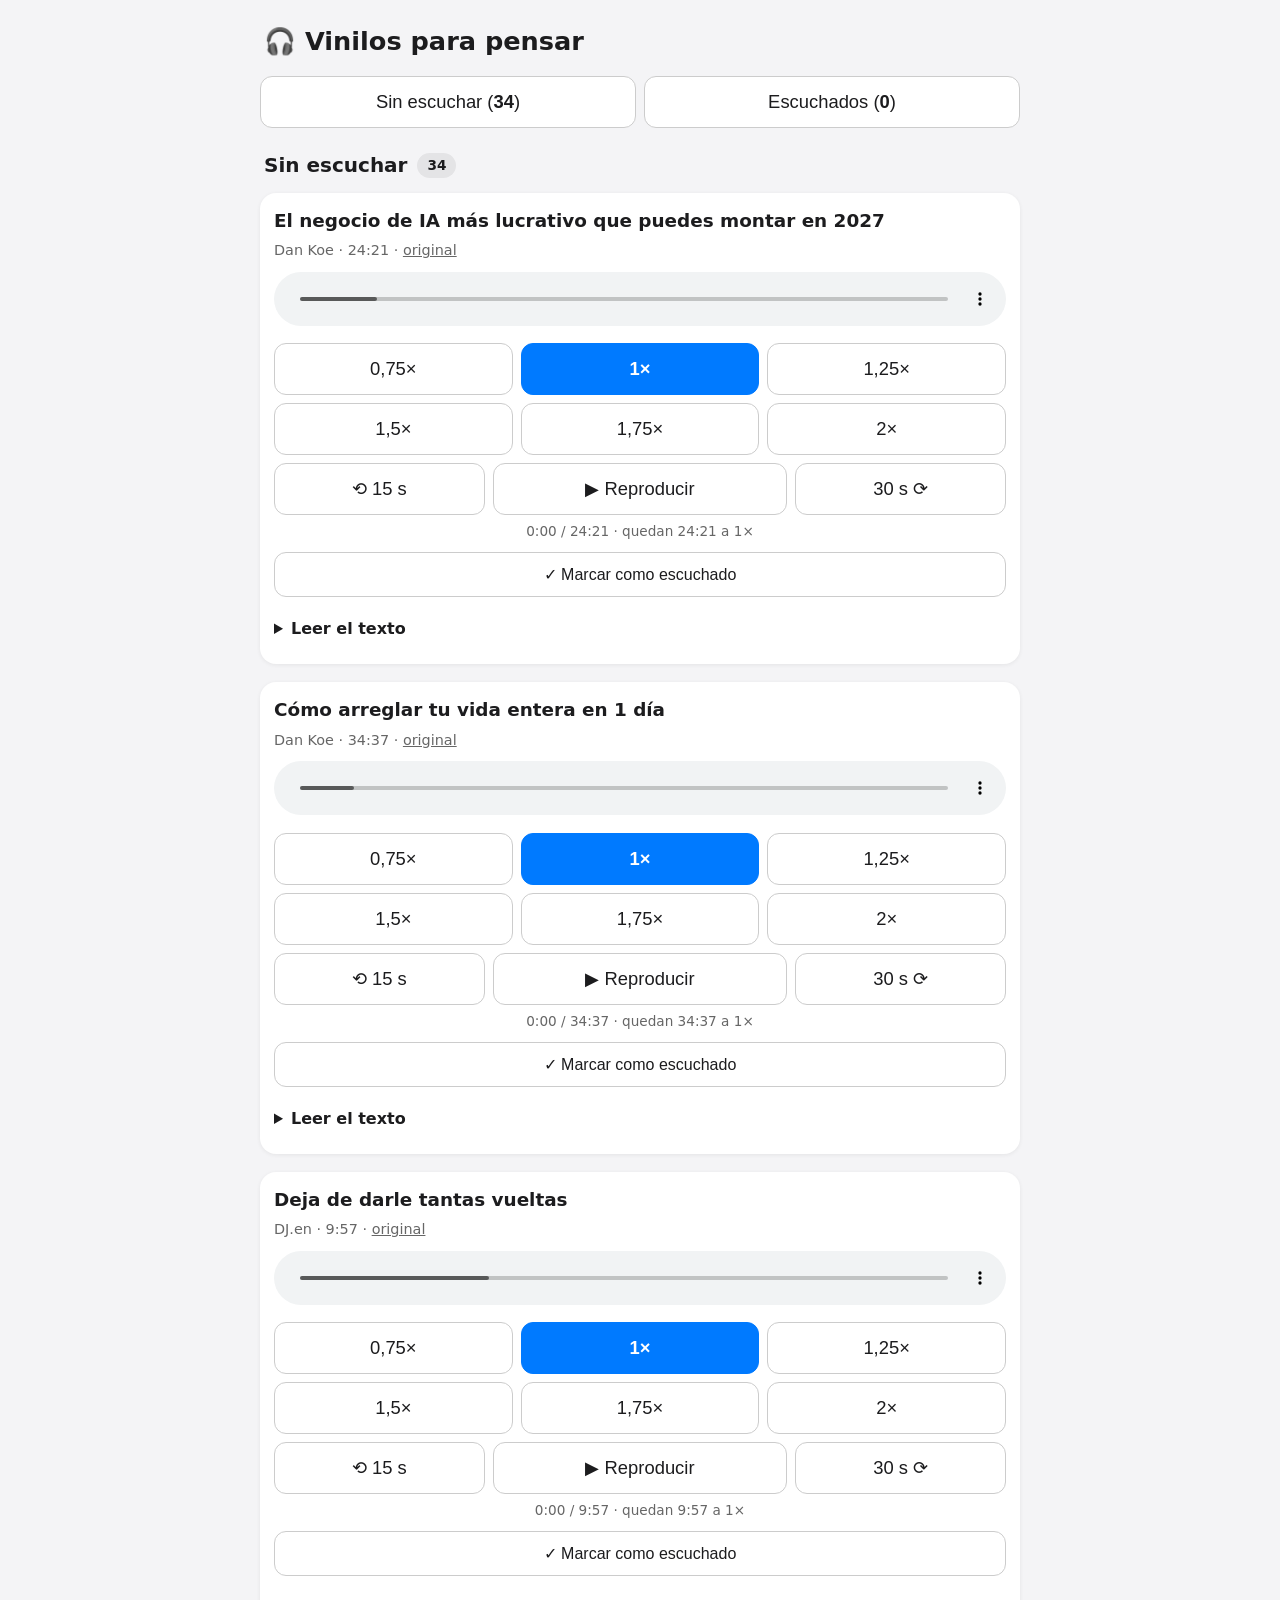
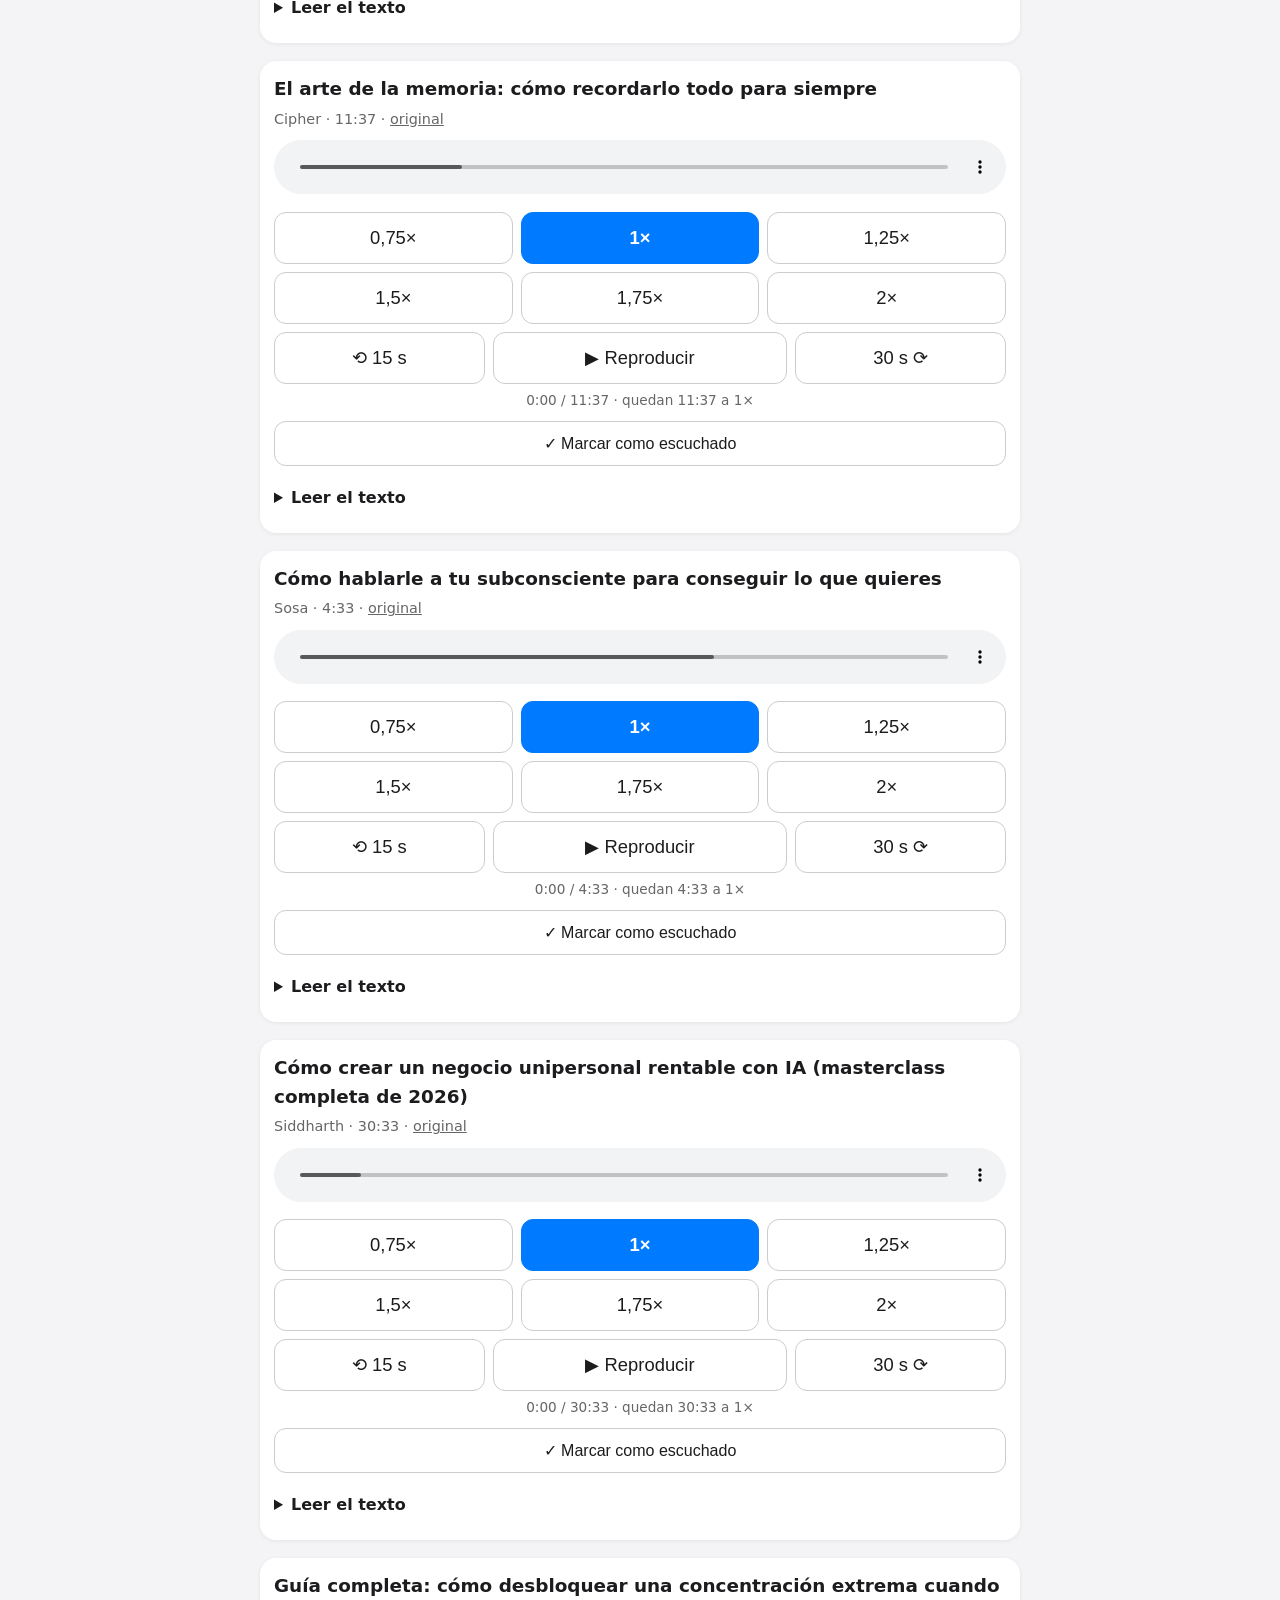
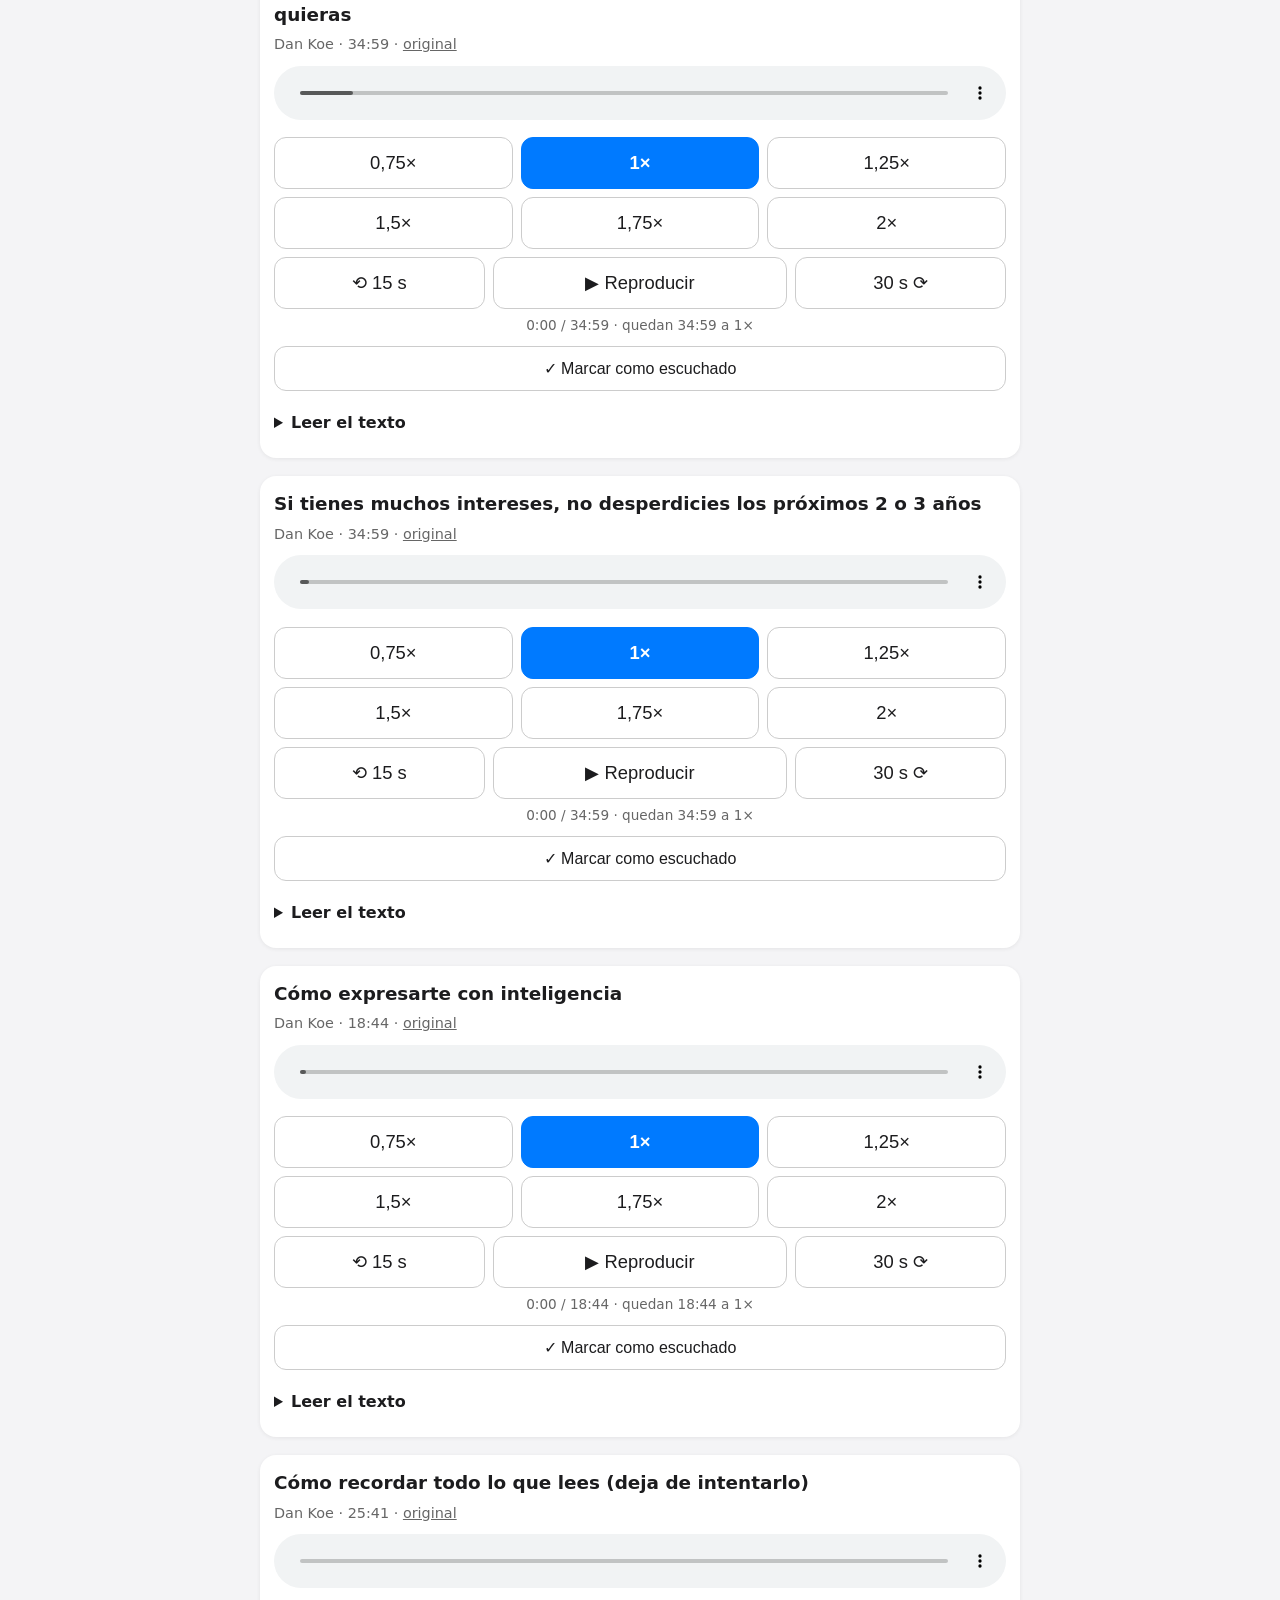
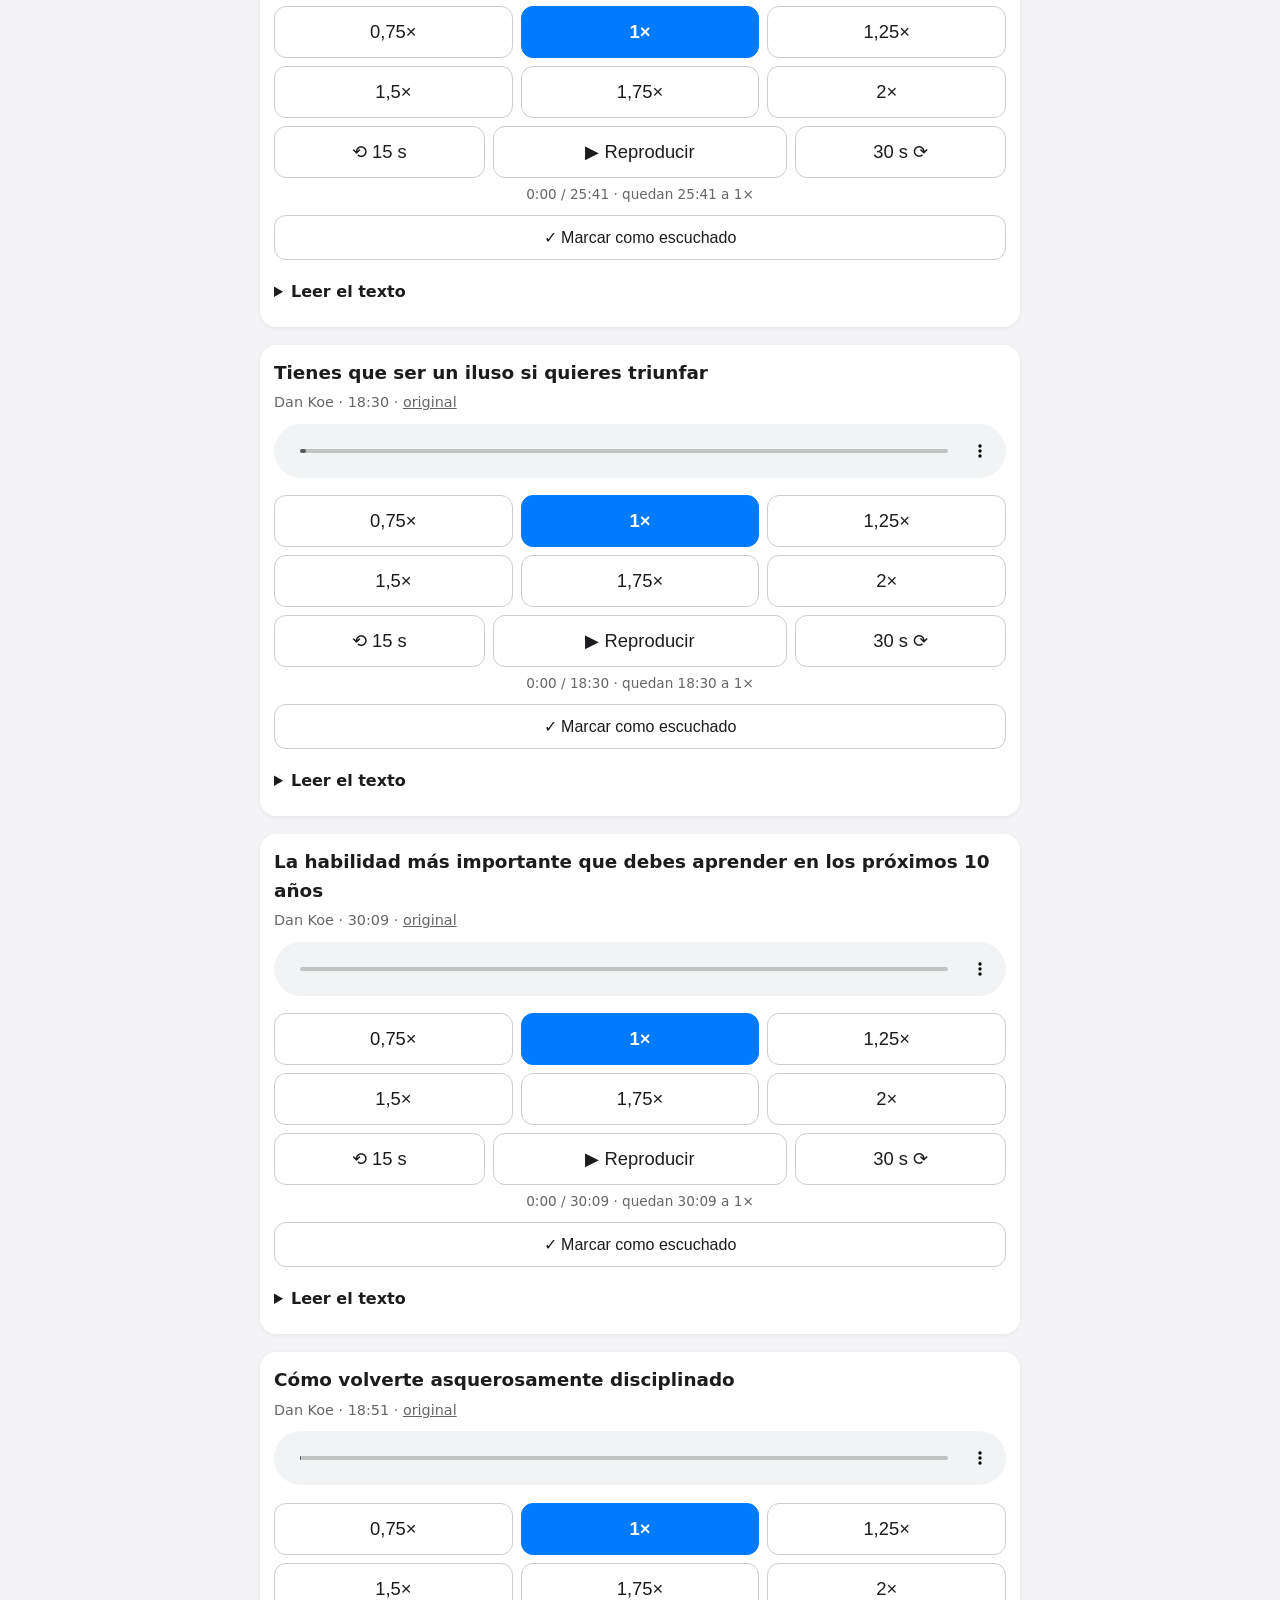
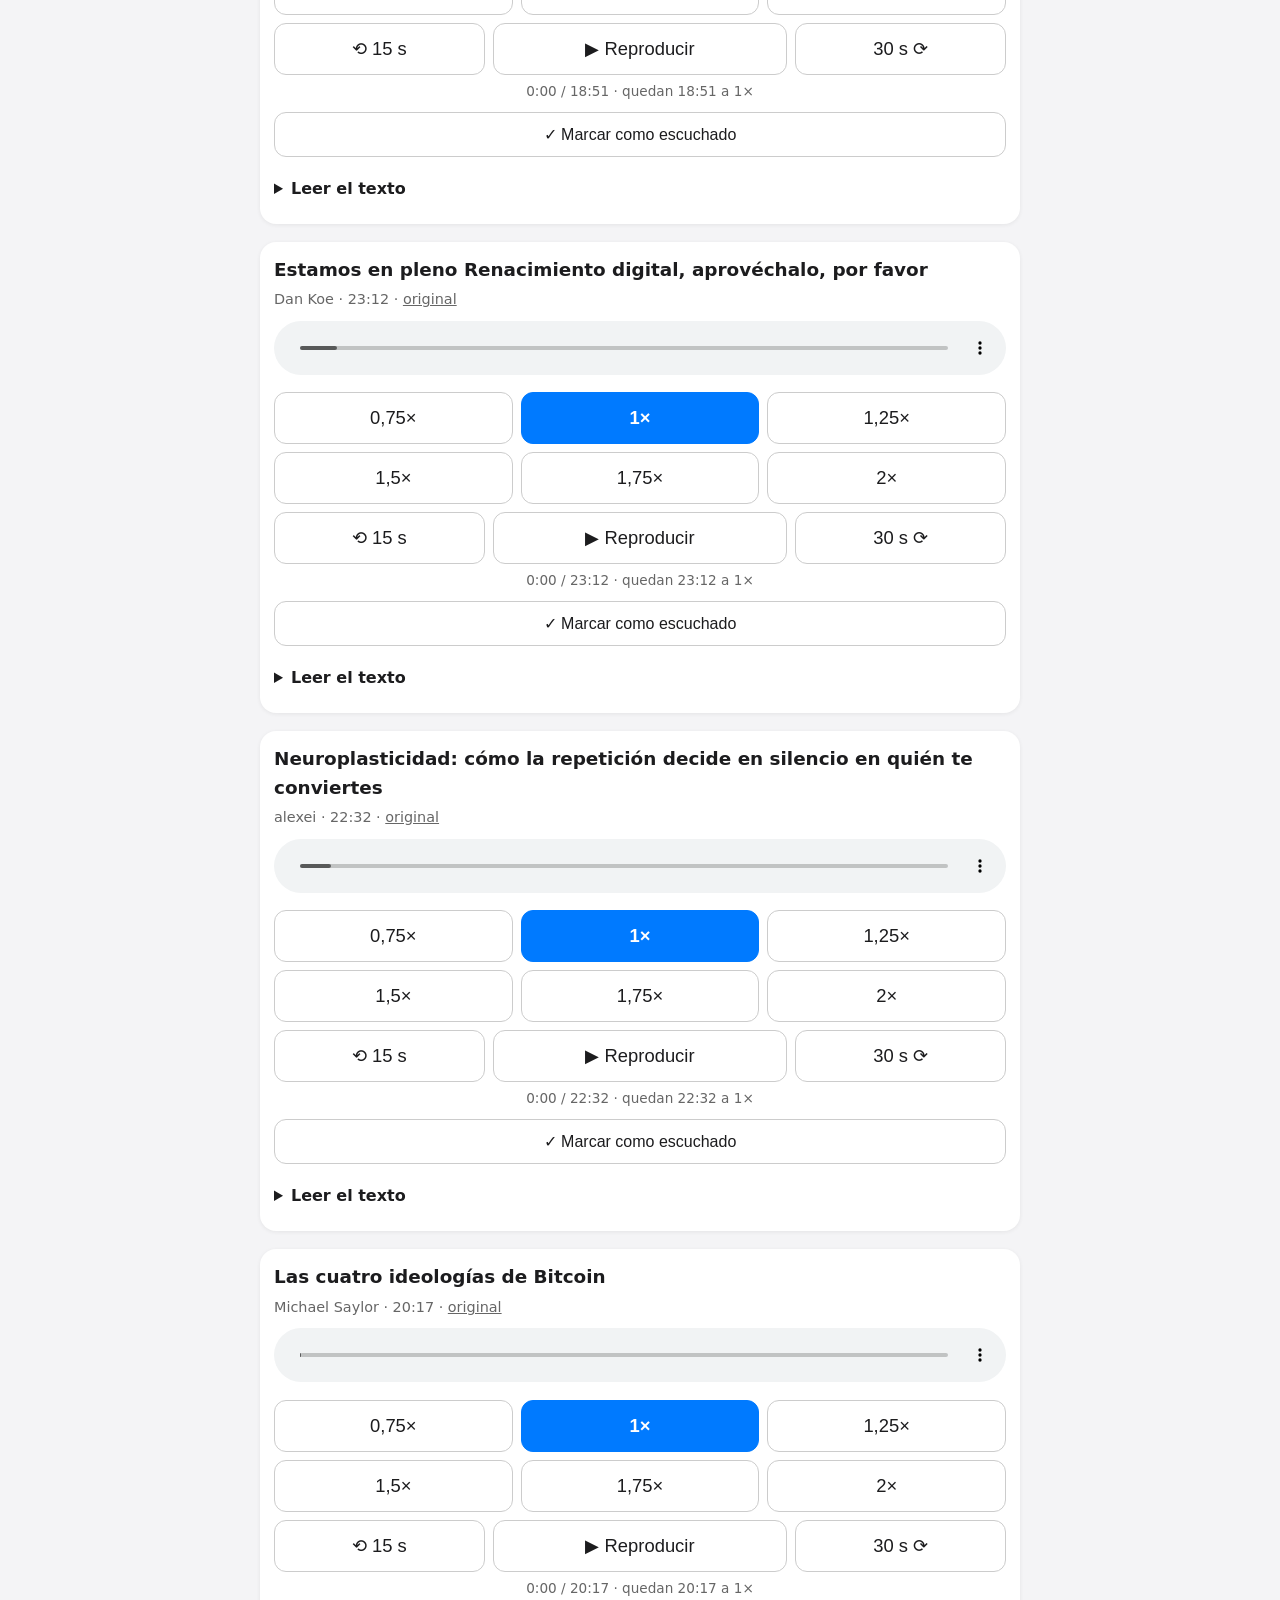
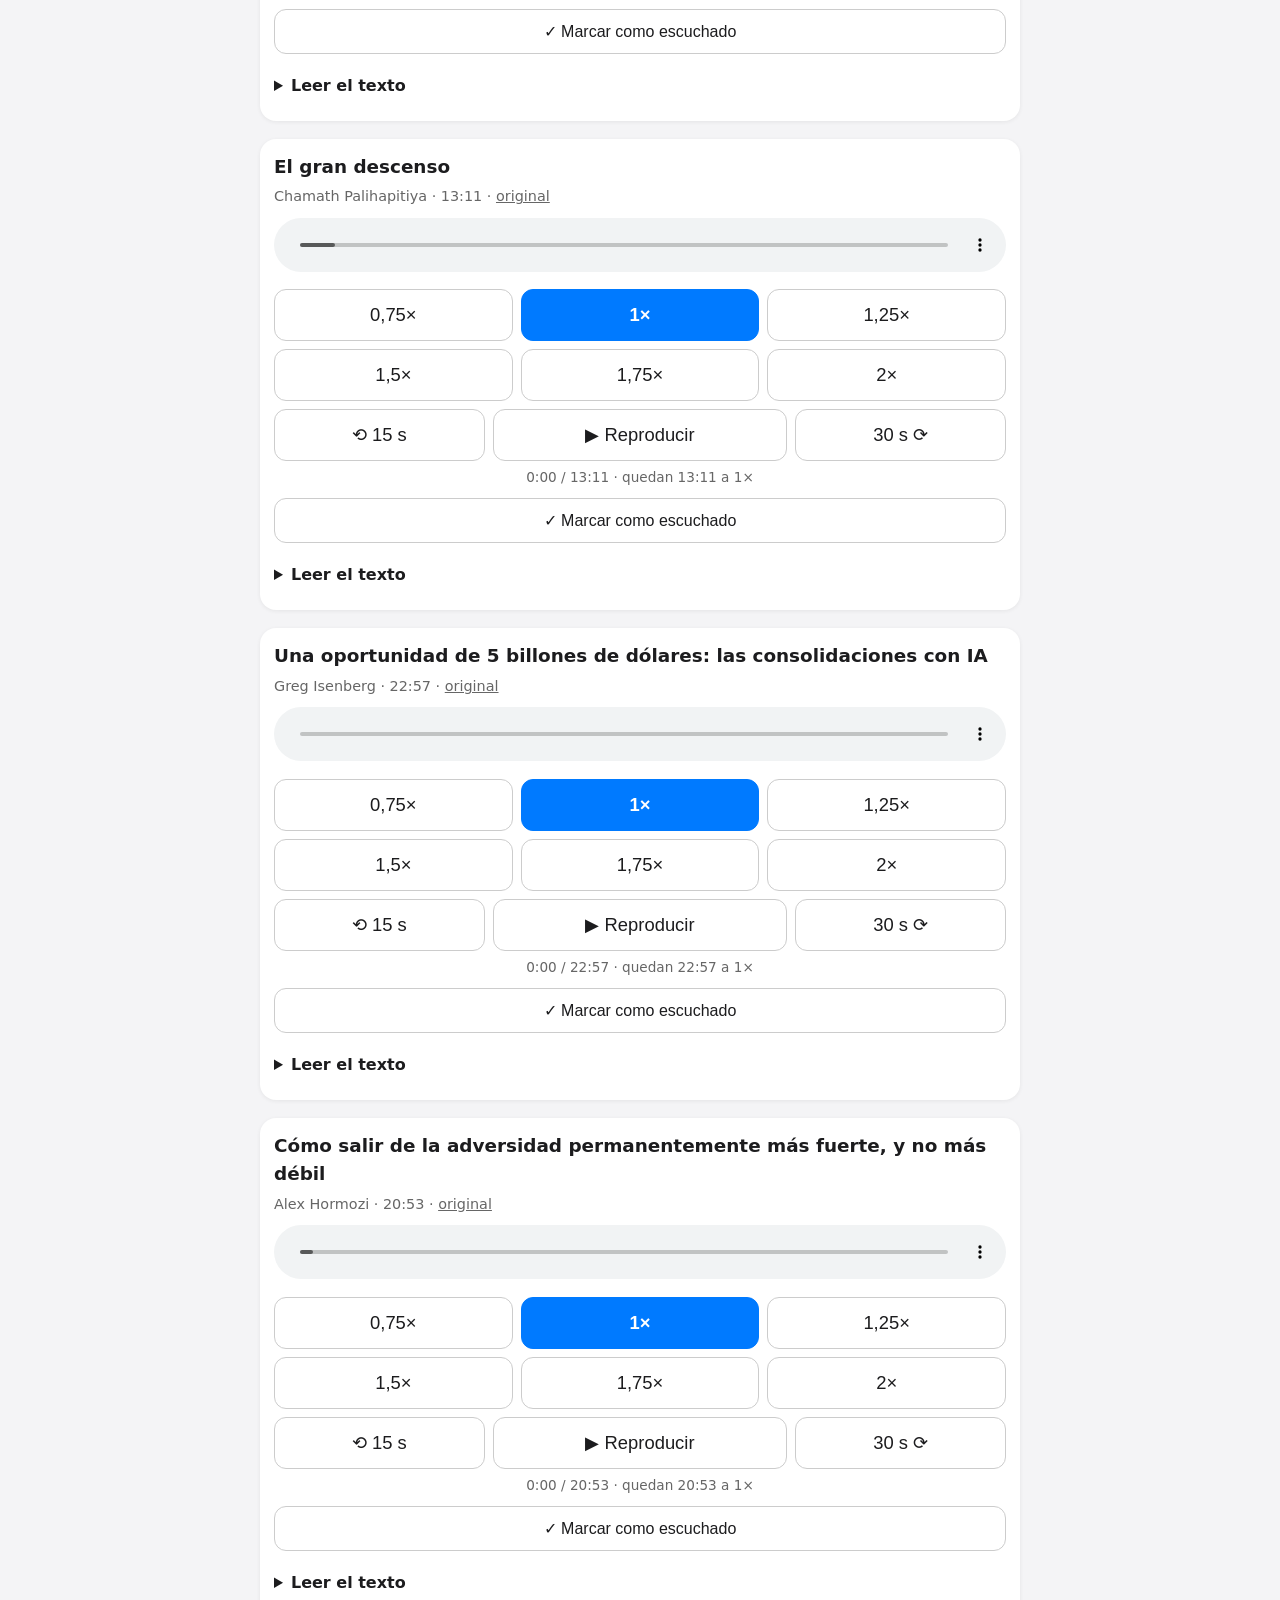
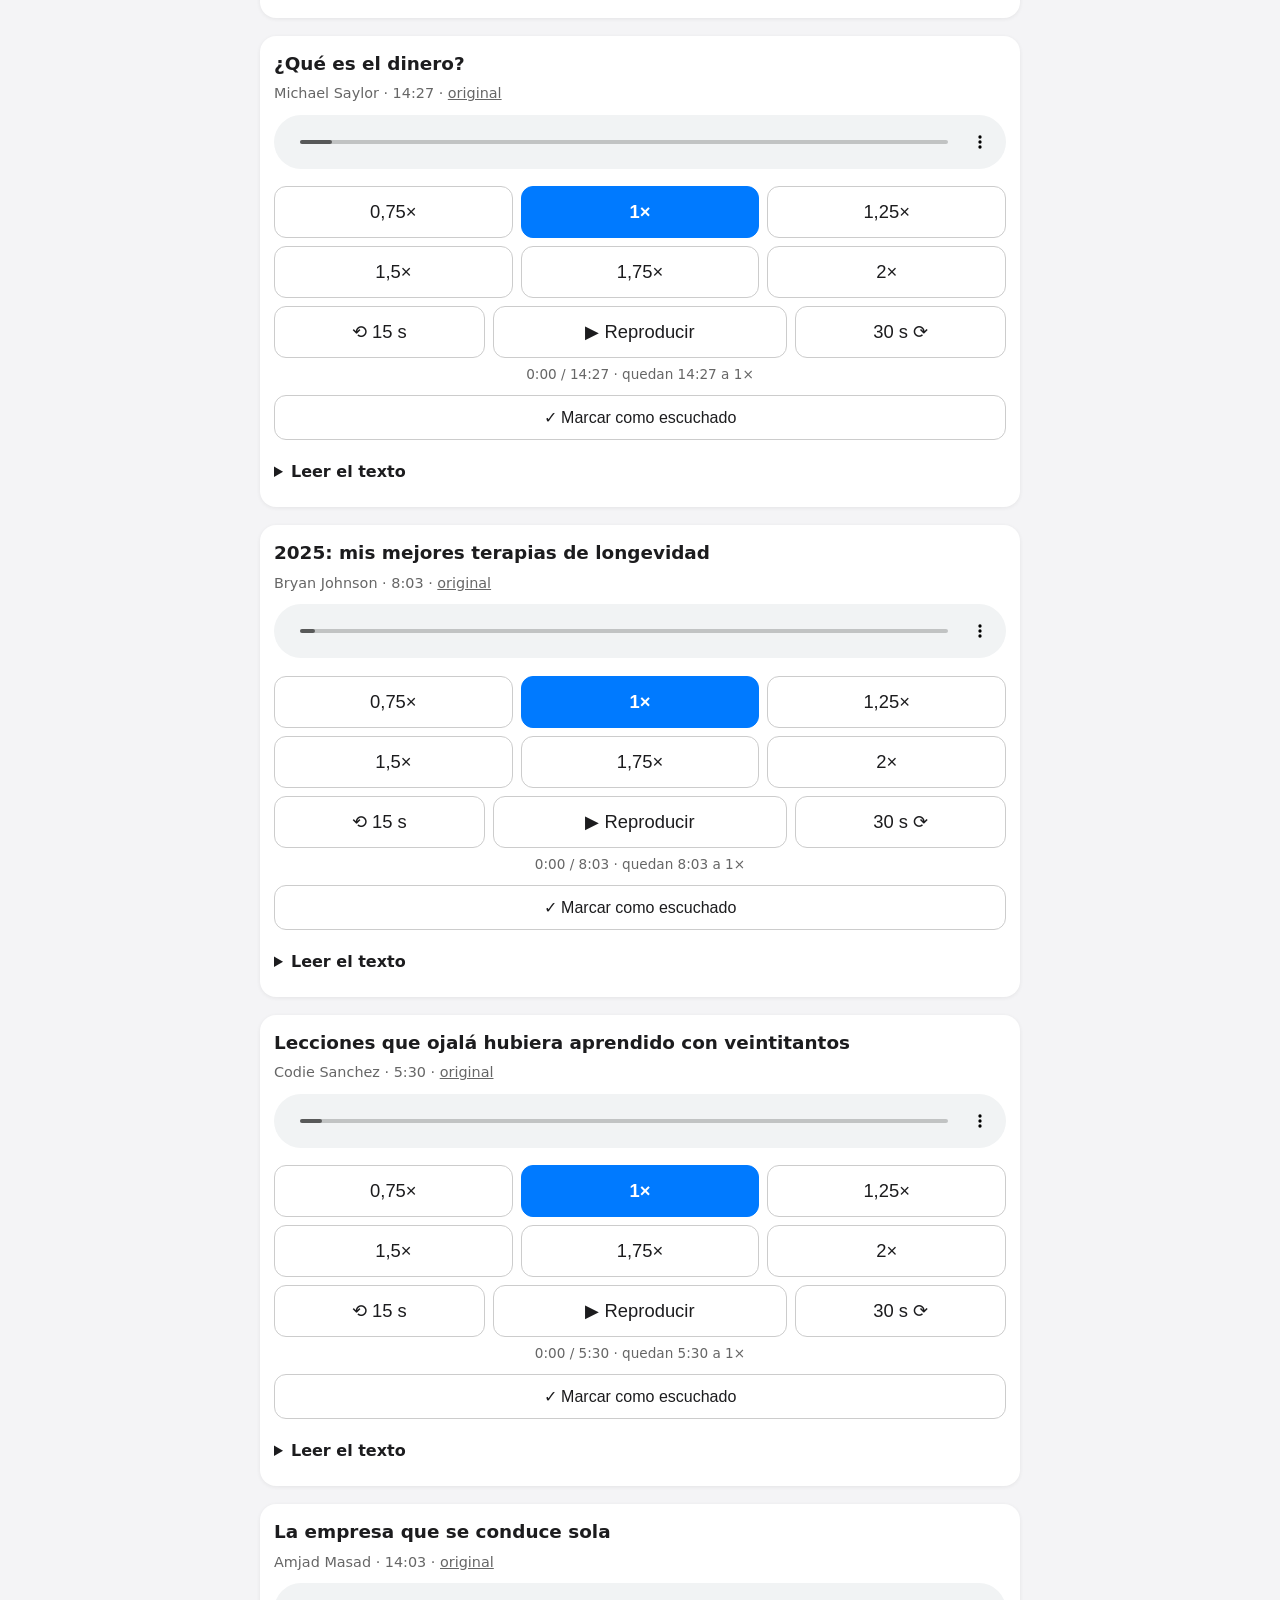
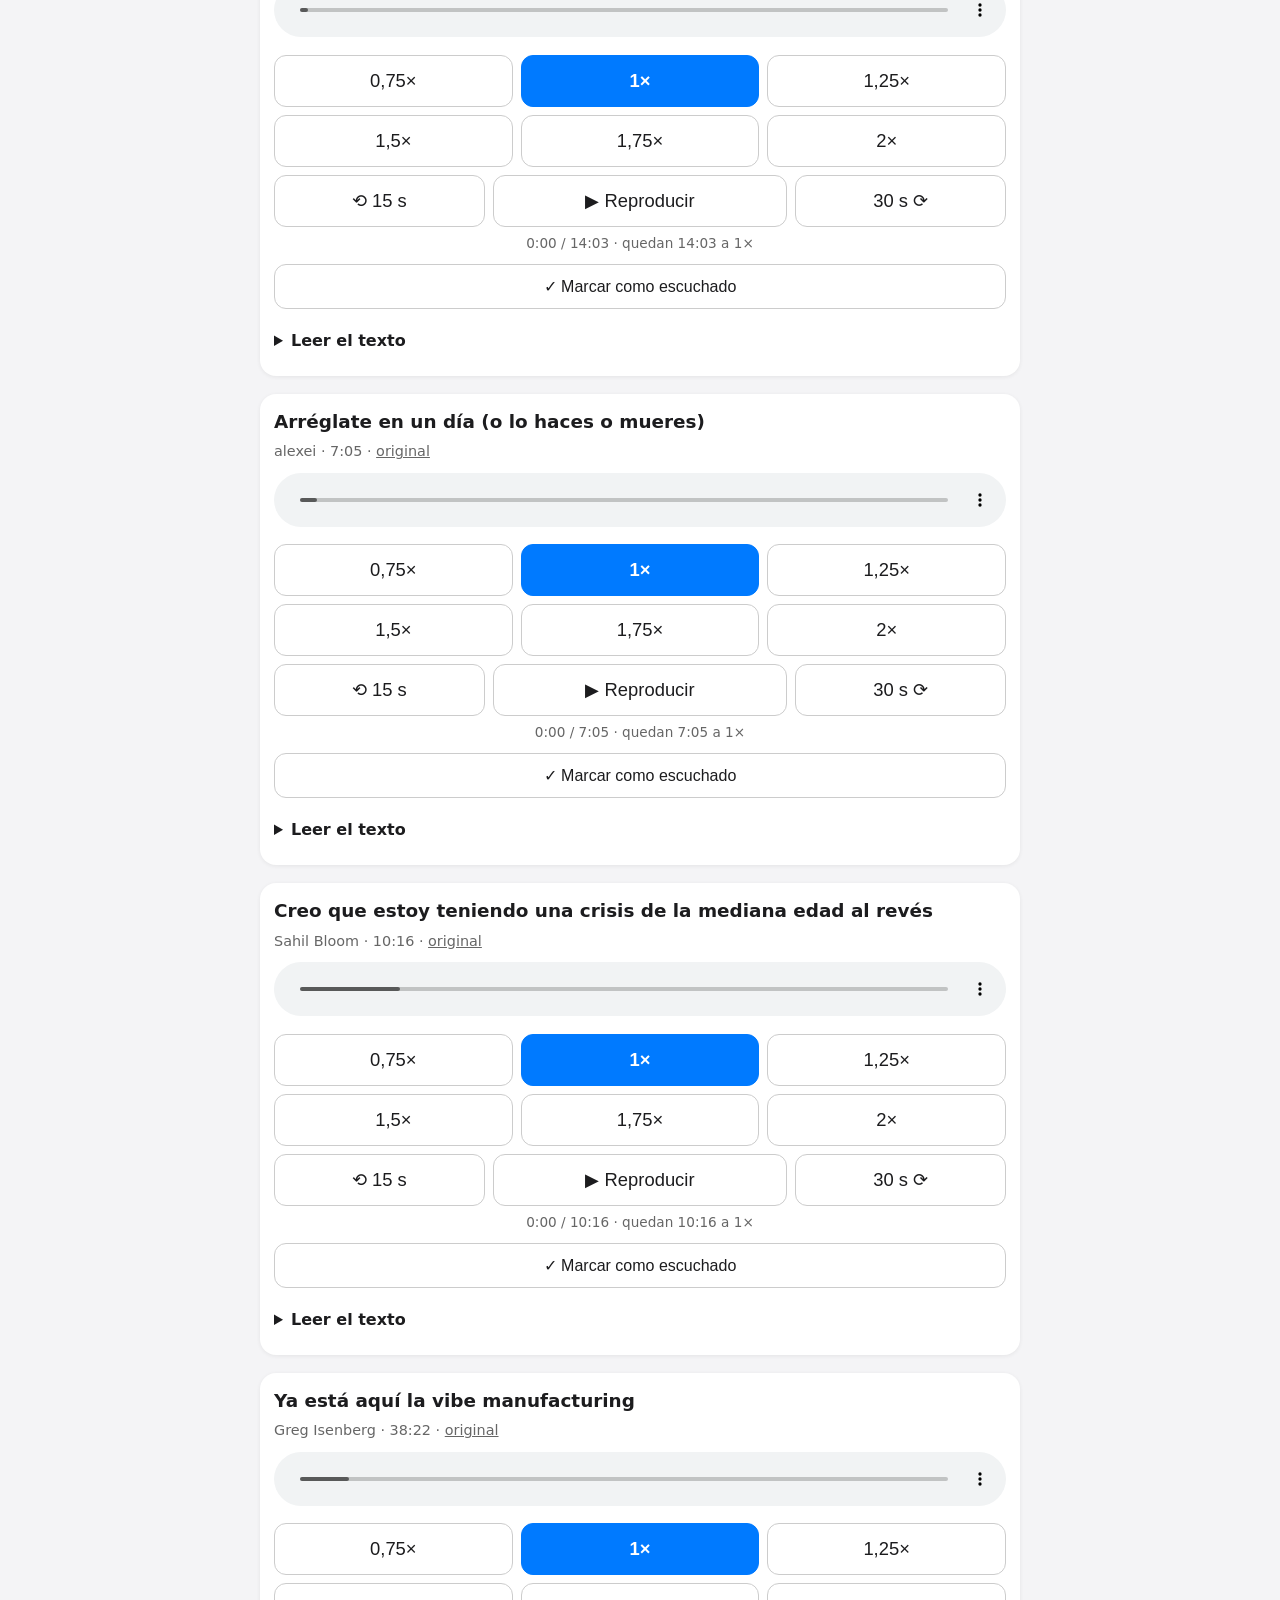
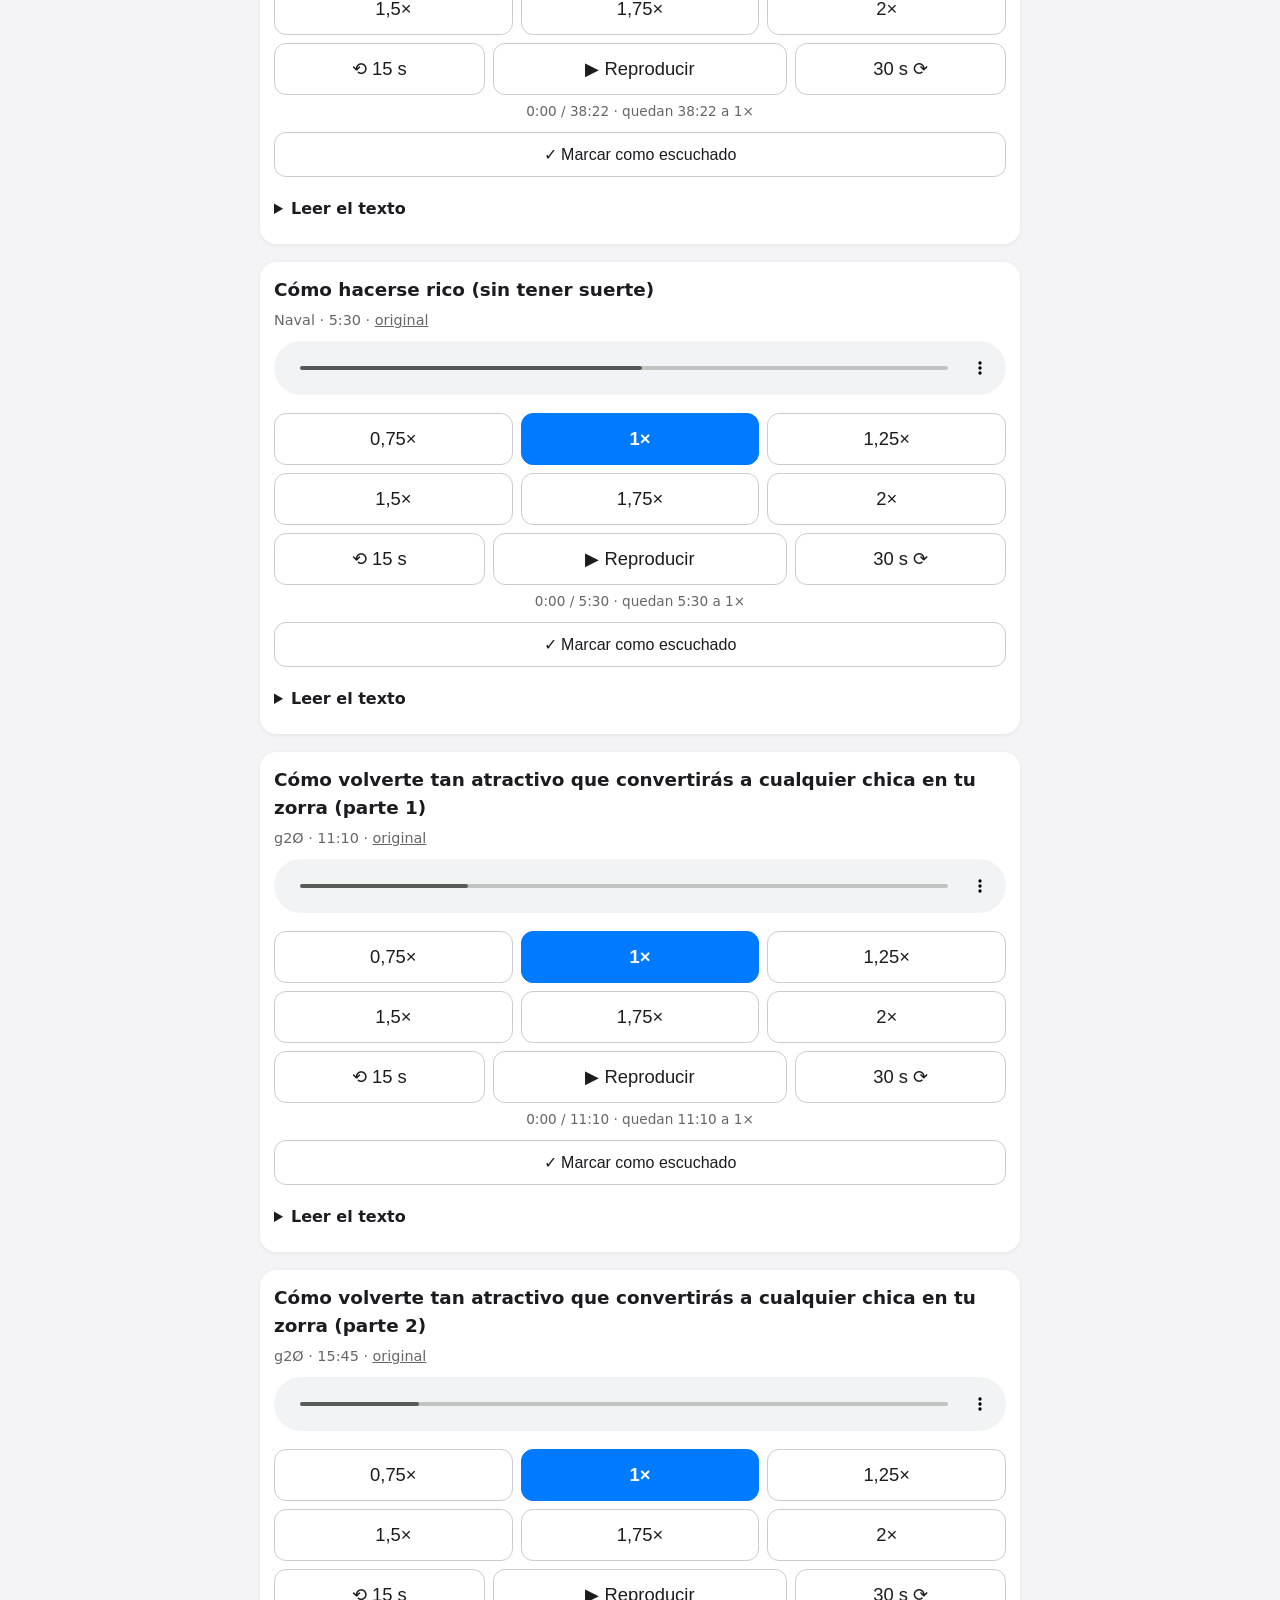
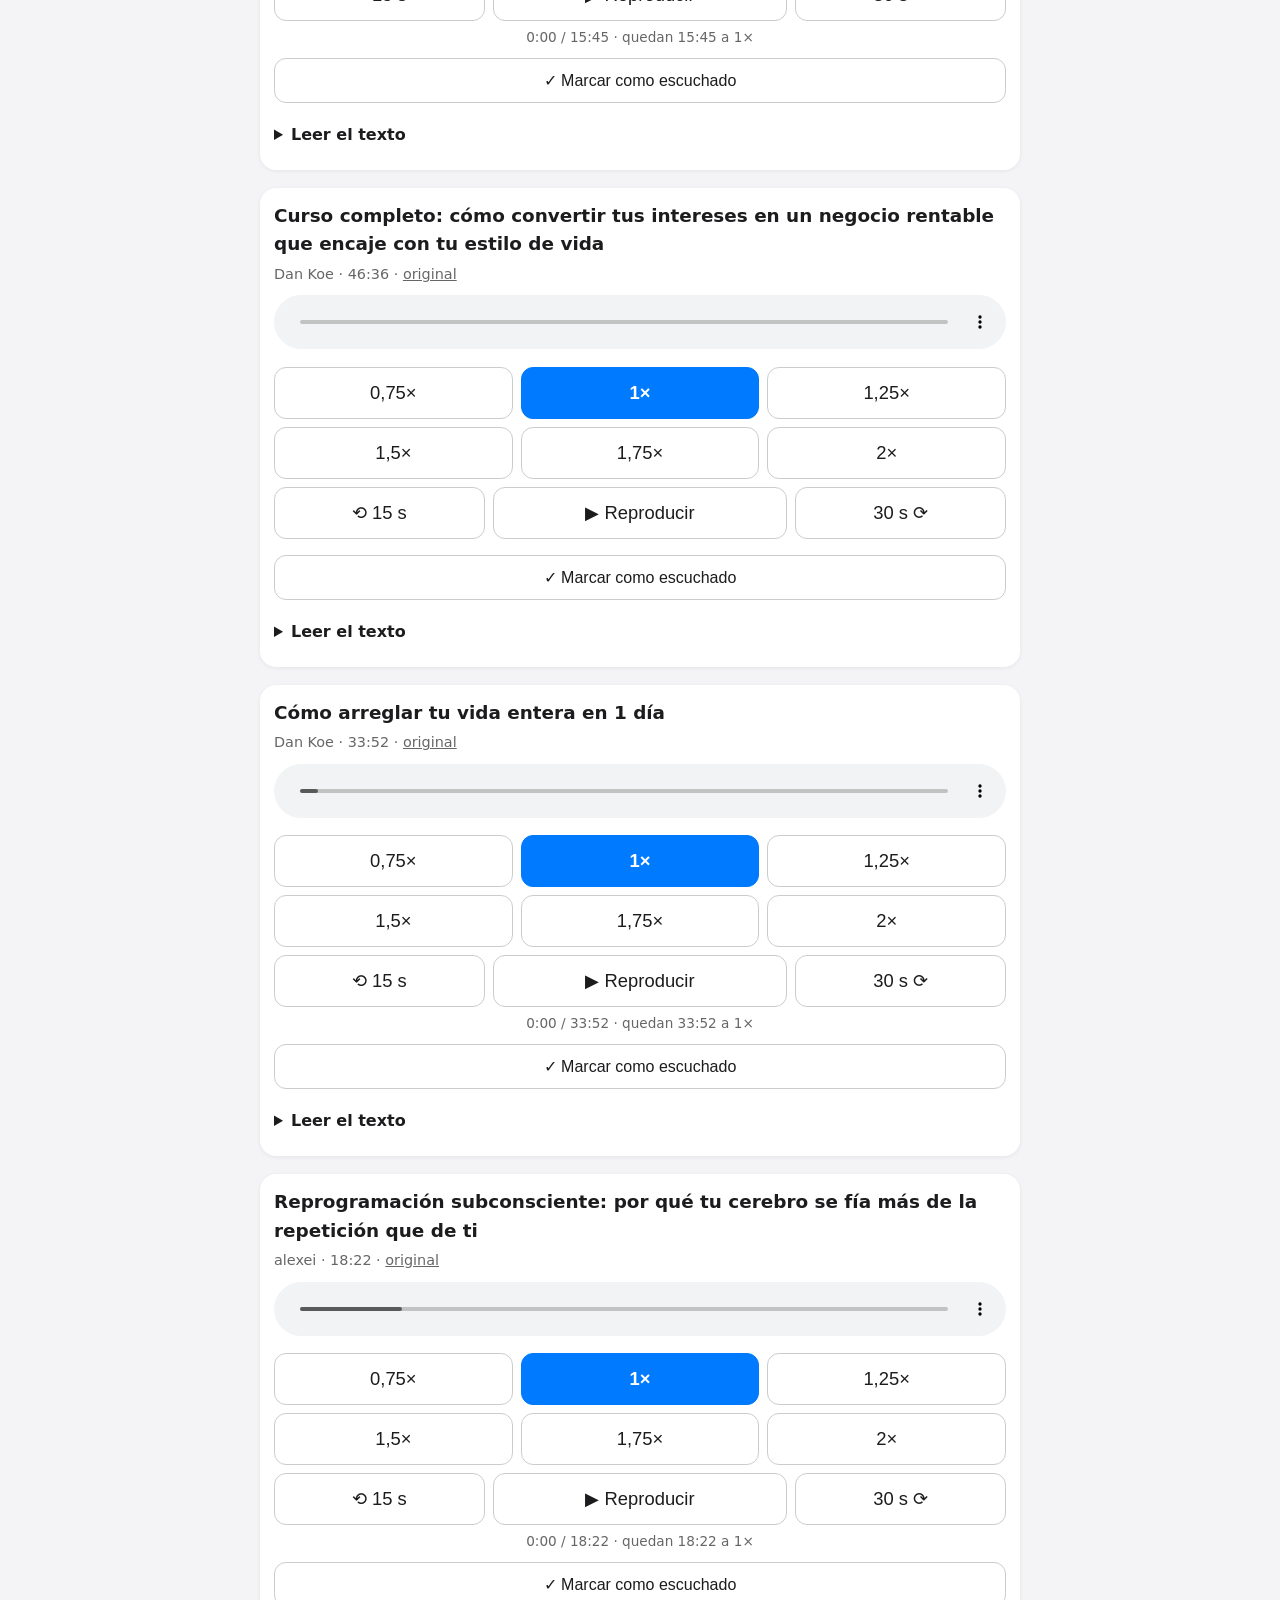
==== commit f4d0e4dc: "Add episode: dankoe-negocio-ia-2027. Co-authored-by: davidpardal <davidpardal@users.noreply.github.c" ====
--- a/index.html
+++ b/index.html
@@ -34,7 +34,186 @@
 <nav class="seg"><button data-go="s-pend">Sin escuchar (<b class="np">0</b>)</button><button data-go="s-done">Escuchados (<b class="nd">0</b>)</button></nav>
 <h2 class="sec" id="s-pend">Sin escuchar <span class="n np">0</span></h2>
 <div id="pend">
-<section class="ep" data-id="dankoe-arreglar-tu-vida-en-un-dia" data-n="0" data-dur="2077">
+<section class="ep" data-id="dankoe-negocio-ia-2027" data-n="0" data-dur="1461">
+<h2>El negocio de IA más lucrativo que puedes montar en 2027</h2>
+<div class="meta">Dan Koe · 24:21 · <a href="https://x.com/thedankoe/status/2117664712532123680">original</a></div>
+<audio controls preload="metadata" src="ep/dankoe-negocio-ia-2027.mp3"></audio>
+<div class="speeds"><button class="sp" data-r="0.75">0,75×</button><button class="sp" data-r="1">1×</button><button class="sp" data-r="1.25">1,25×</button><button class="sp" data-r="1.5">1,5×</button><button class="sp" data-r="1.75">1,75×</button><button class="sp" data-r="2">2×</button></div>
+<div class="nav"><button class="bk">⟲ 15 s</button><button class="pp">▶︎ Reproducir</button><button class="fw">30 s ⟳</button></div>
+<div class="pos"></div>
+<div class="bar"><i></i></div>
+<button class="mk"></button>
+<details><summary>Leer el texto</summary><div class="txt"><p>La habilidad más lucrativa siempre ha sido captar la atención.</p>
+<p>Es evidente por qué.</p>
+<p>Si tu objetivo es ganar más dinero, da igual lo bueno que sea el software que desarrolles. Da igual que hayas tardado tres años y un sinfín de borradores descartados en escribir un libro. Da igual que trabajes duro y mejores como persona para aumentar tus oportunidades profesionales.</p>
+<p>Si nadie sabe quién eres ni qué ofreces, ¿cómo demonios van a pagarte?</p>
+<p>Es decir, sea cual sea tu trabajo o el negocio que montes, captar la atención y conseguir clientes será lo que más determine tu éxito.</p>
+<p>Esto se aplica tanto a tu propio negocio como a los negocios de otros.</p>
+<p>Y otras personas te pagarán muy bien por hacerlo por ellas.</p>
+<p>A medida que disminuye la seguridad laboral, la gente se encuentra con tres opciones:</p>
+<p>Quejarse de lo injusta que es la vida y no hacer nada.</p>
+<p>Mejorar sus habilidades y volver a formarse para encontrar una oportunidad laboral mejor.</p>
+<p>Empezar a construir el negocio que siempre ha querido montar.</p>
+<p>Una cantidad absurda de personas elegirá la tercera opción.</p>
+<p>Como puedes imaginar, y como todo el mundo está gritando en las redes sociales, la forma de construir ese negocio será crear una marca personal.</p>
+<p>¿Por qué?</p>
+<p>Porque la atención es un recurso finito y cada vez escasea más. La gente puede ganar más dinero, pero jamás recuperará la atención que ha gastado.</p>
+<p>En esta carta te enseñaré a dominar la captación de atención en las redes sociales. Así, al menos durante los próximos años, no tendrás problemas para ganar dinero.</p>
+<p>Con lo que aprendas, podrás montar tu propio negocio y utilizar las redes sociales para impulsarlo, o convertirte en un «equipo creativo de una sola persona» para otras empresas que pagarán muy bien por tus habilidades.</p>
+<h3>Promoción: talleres para el Segundo Renacimiento</h3>
+<p>Me he unido a Hussain Ibarra, que pasó de 2.600 a 20.100 suscriptores en Substack, para enseñar a escribir boletines y artículos que la gente realmente quiera leer.</p>
+<p>Si te has planteado crear un Substack o quieres escribir mejores artículos en X, apúntate aquí. Cuesta 49 dólares, pero te enseñará habilidades con las que ganar mucho más.</p>
+<h3>I. O te conviertes en creador, o pagas a un creador, o cobras por trabajar para uno</h3>
+<p>Los datos son casi imposibles de ignorar.</p>
+<p>Goldman Sachs prevé que la economía de los creadores prácticamente se duplique: de 250.000 millones de dólares en 2023 a 480.000 millones en 2027.</p>
+<p>En 2025, los creadores ingresaron unos 185.000 millones de dólares por publicidad. Fue el primer año en que superaron a los medios tradicionales.</p>
+<p>Las marcas estadounidenses gastaron 13.900 millones de dólares en creadores en 2021, y el IAB espera que esa cifra alcance los 43.900 millones en 2026: aproximadamente el triple en cinco años.</p>
+<p>Absurdo.</p>
+<p>Y, como alguien que es creador, ha trabajado para creadores y paga a creadores, los precios que cobra la gente son una locura. Se están moviendo cantidades absurdas de dinero de capital riesgo, pagando miles de dólares por un solo reel o por un espacio de 60 segundos en YouTube, que ni siquiera da resultados el 90 % de las veces.</p>
+<p>La cuestión es que la atención está en las redes sociales. Ya no en la radio, la televisión o las noticias. Cuando quieres montar cualquier negocio, desde uno que encaje con tu estilo de vida hablando de tus intereses hasta la próxima startup unicornio, publicar contenido es, a estas alturas, prácticamente un requisito para atraer a una audiencia que te pague.</p>
+<p>Cuando las empresas quieren expandirse, invierten millones de dólares en campañas de afiliación y colaboraciones. No paran de salirme anuncios de Hormozi diciendo que pagan más de un millón al mes a creadores para promocionar Skool. Y eso sin contar que el propio Hormozi es creador, lo cual ayuda muchísimo al crecimiento de Skool.</p>
+<p>El «marketing liderado por el fundador» es ahora una expresión de moda entre las startups. Básicamente significa que la forma más novedosa y estupenda de hacer crecer tu startup es... lo has adivinado: crear una marca personal y publicar contenido. Por cierto, a la mayoría se les da fatal, y probablemente deberías empezar a utilizar Eden para investigar, diferenciarte y publicar.</p>
+<p>¿Qué significa esto para ti?</p>
+<p>Da igual que te plantees trabajar por tu cuenta, que ya tengas un negocio o que quieras trabajar para otra empresa: la habilidad más lucrativa que puedes aprender es captar la atención. Trasladado al entorno digital, la habilidad más lucrativa es crear contenido: buen contenido, no basura infinita.</p>
+<p>Conseguir un millón de visualizaciones en un tuit o un reel no sirve de nada si el resto de tus publicaciones recibe mil cada una. Eso indica que tu contenido es decente, pero tu marca es inexistente. Necesitamos las dos cosas.</p>
+<p>Puedes intentar hacerte viral todo el tiempo, que es lo que hace la mayoría y la razón por la que la mayoría fracasa estrepitosamente, o puedes construir un mundo de contenido que la gente no pueda evitar explorar.</p>
+<p>Voy a enseñarte cómo hacerlo.</p>
+<h3>II. El equipo creativo de una sola persona</h3>
+<p>Ahora mismo se está produciendo un cambio enorme en el mundo del contenido.</p>
+<p>Soy el fundador de Eden, una herramienta en la que creadores y negocios digitales investigan ideas virales, planifican y programan su contenido, venden productos digitales y gestionan su lista de correo.</p>
+<p>No lo digo como argumento de venta, sino para señalar que tenemos datos sobre esto que casi nadie más tiene. Sabemos qué temas, ganchos y estilos de contenido funcionan entre miles de millones de publicaciones.</p>
+<p>Además, profesionales autónomos y agencias la utilizan para gestionar la marca personal de sus clientes: desde el contenido y el marketing por correo hasta los lanzamientos de productos digitales y la creación de embudos de venta.</p>
+<p>Hablamos con estas agencias de contenido y equipos de medios, y todos dicen lo mismo, parafraseando:</p>
+<p>«Todavía no estamos despidiendo a nadie, pero podemos asumir muchísimo más trabajo sin ampliar el equipo porque ha aumentado la productividad de todos».</p>
+<p>«Los creadores y los fundadores nos contratan porque ni siquiera tienen tiempo para pensar en el contenido. Tienen un equipo que gestionar y un negocio que dirigir, y eso exige concentración. La IA puede escribir contenido para ellos, pero siguen sabiendo que necesitan un estratega o un director creativo que aproveche la IA mejor de lo que lo harían ellos. Sigue haciendo falta creatividad y reflexión».</p>
+<p>«La IA todavía no puede escribir las mejores publicaciones, y no creo que llegue a hacerlo nunca, pero puede investigar qué funciona, entender la estrategia y redactar publicaciones a las que les falta poco. Hoy en día mi trabajo entero consiste en revisar y reescribir borradores. Ahora me lleva cuatro horas al día en vez de doce».</p>
+<p>A mi juicio, el negocio de IA más lucrativo que puedes montar tú solo tiene dos vertientes.</p>
+<p>Primera: puedes convertirte en tu propio equipo creativo. Crear una marca personal. Construir una audiencia. Crear productos digitales. Construir una lista de correo. Todo eso. Y dedicarte exclusivamente a ello. Créeme cuando digo que es un trabajo a jornada completa, incluso con IA. Si eres creador, probablemente no vayas a desarrollar software sin un equipo.</p>
+<p>Segunda: puedes convertirte en el equipo creativo de otra persona. Ayudar a empresas, fundadores e incluso creadores que no tienen capacidad creativa suficiente para publicar contenido insustituible. La mayoría de los fundadores sigue creando contenido de tipo «anuncio» y no tiene ni idea de lo que hace falta para construir influencia en internet.</p>
+<p>En otras palabras, te conviertes en el director creativo de tu marca o de la de otra persona.</p>
+<p>Si consigues hacerlo, no veo por qué no podrías exigir un precio que sea una fracción de lo que cuesta un equipo completo. Entre 10.000 y 75.000 dólares al mes por entre uno y tres clientes no es tan inalcanzable, si se te da bien y practicas. No dejes que tu mente te convenza de que esta es tu próxima oportunidad para hacerte rico rápidamente. Y los dueños de negocios que invierten millones en marketing ni se inmutarán ante ese precio.</p>
+<p>¿Cómo es este equipo creativo de una sola persona?</p>
+<p>¿Qué habilidades necesitas aprender?</p>
+<h3>Puesto 1. Estratega de marca</h3>
+<p>Un estratega de marca se encarga del posicionamiento y de la percepción.</p>
+<p>Será el primero en decirte que no deberías limitarte a seguir tendencias e intentar hacerte viral con cada publicación. El crecimiento y la interacción son importantes, pero no a costa de la confianza y la autoridad.</p>
+<h3>2. Estratega de contenido</h3>
+<p>No es lo mismo que un estratega de marca.</p>
+<p>El estratega de contenido investiga qué contenido funciona en distintos temas y nichos y propone cuáles deberían ser las siguientes publicaciones del creador. Estudia a fondo los formatos de las publicaciones, las estructuras de las miniaturas y los títulos de YouTube, la retención y la viralidad.</p>
+<p>Se le da bien hacer crecer cuentas, pero, si no tiene en cuenta la estrategia de marca, cuando el creador deje de publicar nadie preguntará dónde se ha metido.</p>
+<h3>3. Redactor de contenido y gestor de redes sociales</h3>
+<p>Es quien redacta los tuits, los guiones para YouTube o Reels, los artículos de X y los boletines de Substack, los planifica y los publica.</p>
+<p>Toma las ideas del estratega de contenido y las directrices del estratega de marca y se asegura de que el contenido esté alineado con ellas.</p>
+<p>Probablemente ya veas por qué la mayoría no consigue construir nada duradero con la IA. Sigue tratándola como una fórmula para hacerse rico rápidamente. Cree que, con poner a Claude a producir guiones sin dirección ni datos, construirá por arte de magia una conexión con su audiencia.</p>
+<p>Casi nadie tiene en cuenta la estrategia de marca.</p>
+<p>Algunos tienen en cuenta la estrategia de contenido.</p>
+<p>La mayoría simplemente convierte ideas aleatorias en publicaciones y reza para que funcionen.</p>
+<p>Esta es tu competencia, y no es difícil destacar.</p>
+<h3>III. Si fueras mi cliente, así es exactamente como construiría una marca personal insustituible</h3>
+<p>Vamos a divertirnos un poco con esto.</p>
+<p>Voy a actuar como si estuviera incorporándote como cliente.</p>
+<p>Así, si quieres convertirte en creador, podrás aplicar el proceso por tu cuenta. Y si quieres montar un negocio de contenido para otros, escribiendo tuits en su nombre, artículos de Substack para marcas, etcétera, así es como los incorporarías como clientes. Más adelante te daré una de las mejores estrategias para conseguir tu primer cliente.</p>
+<h3>Paso 1. Llamada inicial para crear su firma intelectual</h3>
+<p>Para que su marca y su contenido sean únicos, necesitas bastante contexto sobre esa persona.</p>
+<p>Una vez que la hayas conseguido como cliente, programa una llamada para entrevistarla y obtener todo lo que necesitas. Graba la llamada para poder guardar la transcripción en algún sitio y consultarla con IA.</p>
+<p>Si estás haciendo esto para tu propia marca, ya tengo un cuestionario y un prompt que puedes utilizar. También incluye un curso intensivo de 30 días para creadores. Construye tu estrategia combinando lo que se está haciendo viral ahora mismo con lo que te hace único. Pruébalo aquí.</p>
+<p>Esto es lo que le preguntarías a tu cliente, o lo que puedes preguntarte a ti mismo. También puedes pegarlo en Claude y pedirle que te vaya sacando la información y la guarde en un documento de marca que puedas consultar con IA en cualquier momento.</p>
+<p>Todas estas preguntas dan forma a tu marca.</p>
+<p>Pueden dar lugar a temas para tu contenido y son cosas sobre las que publicarás durante entre seis y doce meses. La gente ve esto y pregunta: «¿Cómo transmito todo esto en una sola publicación?».</p>
+<p>No lo haces. Esto va a largo plazo, y por eso la mayoría fracasa miserablemente. Porque quiere atención y autoridad rápidas. Buena suerte con eso.</p>
+<p>Como esto es largo, he incluido todo esto y más en un prompt completo para ti. Guárdalo o duplícalo en tu espacio de trabajo.</p>
+<h3>A quién ayudas</h3>
+<p>¿A quién quieres ayudar más que a nadie? Describe a una persona real.</p>
+<p>¿Cómo es un mal día para esa persona ahora mismo?</p>
+<p>¿Qué dice cuando se queja a un amigo? Utiliza sus palabras exactas.</p>
+<p>¿Qué ha probado ya que no le ha funcionado?</p>
+<h3>Tu historia</h3>
+<p>¿Qué has vivido tú que tu audiencia esté viviendo ahora?</p>
+<p>¿Cuál fue el momento en que las cosas cambiaron para ti, por pequeño que fuera?</p>
+<p>¿Qué has construido, intentado, en qué has fracasado o qué has descubierto? Enuméralo de mayor a menor importancia: todo merece la pena.</p>
+<p>¿Qué resultados puedes mostrar, tuyos o de personas a las que hayas ayudado?</p>
+<h3>Quién ha dado forma a tu mente</h3>
+<p>¿De quién no te pierdes nunca un libro, una publicación o un vídeo? Da nombres de personas y títulos reales.</p>
+<p>¿A qué idea suya vuelves una y otra vez, y por qué?</p>
+<p>¿Quién cambió tu forma de pensar, aunque ahora no estés de acuerdo con esa persona?</p>
+<h3>Pilares de contenido y perspectiva única</h3>
+<p>¿De qué podrías hablar durante horas? Enuméralo todo, incluso cosas que parezcan no tener relación.</p>
+<p>De todo eso, ¿qué dos o tres cosas te importan más?</p>
+<p>¿Cómo abordas cada una de forma distinta a los demás? Por ejemplo, «desde la psicología» o «como alguien que antes trabajaba en enfermería».</p>
+<p>¿Sobre qué te pide consejo la gente con más frecuencia?</p>
+<p>¿Qué te pasas explicando a la gente una y otra vez?</p>
+<h3>Misión y creencias</h3>
+<p>En una frase, ¿qué quieres ayudar a hacer a la gente?</p>
+<p>¿Qué crees tú que no cree la mayoría de las personas de tu sector?</p>
+<p>¿Qué consejo habitual en tu campo te parece equivocado?</p>
+<h3>Contra qué estás</h3>
+<p>¿Qué forma de vivir está perjudicando a las personas a las que quieres ayudar?</p>
+<p>¿De qué vida quieres ayudarlas a escapar? Responde con tus propias palabras.</p>
+<p>¿Qué mito o hábito eliminarías si pudieras? Un hábito o una idea, no una persona o una empresa.</p>
+<h3>Por qué importa ahora mismo</h3>
+<p>¿Qué acaba de cambiar en el mundo que la mayoría todavía no ha percibido?</p>
+<h3>Adónde las llevas</h3>
+<p>¿Cómo será su vida cotidiana cinco años después de empezar a seguirte?</p>
+<p>¿Cómo se definirían con orgullo en su propia biografía?</p>
+<p>¿Quién eres tú en su historia? Su guía, alguien que documenta el camino o alguien que consiguió salir y volvió con un mapa.</p>
+<h3>Reglas y palabras</h3>
+<p>¿Qué cree y qué hace cada día tu lector ideal? Enumera entre cinco y doce reglas.</p>
+<p>¿Tienes nombres para tus propias ideas, métodos o problemas? Escribe cada nombre y su significado.</p>
+<p>Guarda toda esta información en un lugar seguro, como un tablero de marca en Eden, para poder consultarla siempre que estés buscando ideas para publicaciones.</p>
+<h3>Paso 2. Extrae su mejor contenido si ya está publicando</h3>
+<p>Creo que todos podemos estar de acuerdo en que la IA no puede reproducir la voz de una persona.</p>
+<p>Aunque se acerque, siempre habrá algún pequeño detalle que no termine de encajar.</p>
+<p>Ese no es nuestro objetivo aquí. La IA puede manejar perfectamente las voces de las empresas, pero una marca personal es personal por algo. Necesita ese toque de singularidad.</p>
+<p>La razón por la que entrevistamos a esa persona y recopilamos su mejor contenido no es automatizar todo el proceso. Lo que haces es construir una base de conocimiento con todo lo que es único o destacable de esa persona. Cuando utilizas la IA para explorar ideas, redactar o idear, resulta muchísimo más fácil que empezar desde cero.</p>
+<p>Para recopilar su mejor contenido en todas las plataformas, conecta Eden a Claude o ChatGPT mediante el MCP, de forma que pueda recuperar sus publicaciones o las publicaciones de otros que se estén haciendo virales. Dale sus nombres de usuario y utiliza un prompt como este:</p>
+<p>«Recopila el mejor contenido de [@usuarios]. Entre 10 y 20 publicaciones de cada plataforma en la que estén. Después, quiero que anotes las ideas centrales que los hacen únicos, los aspectos de su voz que tienen personalidad y una estimación de cuál es su visión del mundo o filosofía, capaz de reunir a otras personas a su alrededor. En esencia, anota todo lo que ha contribuido a su crecimiento y recopílalo en un documento».</p>
+<p>También merece la pena echar un vistazo directamente a sus mejores publicaciones en todas las plataformas para detectar patrones que puedas reproducir.</p>
+<h3>Paso 2,5. Si todavía no has empezado a publicar contenido</h3>
+<p>Si estás empezando, esta es posiblemente la mejor cosa que puedes hacer.</p>
+<p>Debes entender que tu mente ha sido moldeada por las personas que más han influido en ti. Tus mejores ideas, las que te harán crecer, son tu interpretación de las ideas que has adoptado de otros.</p>
+<p>Es parecido a «roba como un artista», solo que así es como funciona la mente.</p>
+<p>Una señal fundamental de inteligencia es cambiar las creencias y las ideas que gobiernan tu mente cuando te expones a una nueva. Es una señal de estupidez no soltar nunca creencias o ideas que no llevan a resultados favorables.</p>
+<p>Mi mente está compuesta en gran parte por ideas mezcladas de Naval, Leo Gura, Mihaly C, Steven Kotler, Ken Wilber y otros. La interacción de esas ideas en mi cabeza, sumada a mi propia experiencia vital, es lo que hace que mis ideas sean mías.</p>
+<p>Así que, si no estás publicando contenido, crea una lista de entre cinco y diez personas que hayan influido mucho en ti.</p>
+<p>Si son creadores, mejor aún. Ponlos en una lista para poder ver todo su contenido o conversar con ese contenido.</p>
+<p>Después, utiliza el mismo prompt que he mencionado antes, pero con sus nombres de usuario. Si no tienen redes sociales, pídele a la IA que recopile sus mejores ideas de internet y de sus libros. Guárdalo como documento en un lugar seguro.</p>
+<h3>Paso 3. Crea un mapa de contenido respaldado por investigación</h3>
+<p>Hasta ahora hemos:</p>
+<p>Conseguido suficiente contexto de marca para crear algo único.</p>
+<p>Documentado las mejores ideas que podemos reutilizar, reposicionar y reproducir.</p>
+<p>Ahora necesitamos ponernos el sombrero de marketing.</p>
+<p>Y ni siquiera es un sombrero de marketing. Es un sombrero de artista.</p>
+<p>La mayoría de los «creativos» odia la idea de investigar publicaciones virales, títulos de YouTube que funcionan muy bien o basar su contenido en lo que tiene más probabilidades de funcionar... pero lo estás viendo desde un ángulo que oculta lo que realmente estás haciendo.</p>
+<p>Estás recopilando referencias.</p>
+<p>Eso es lo que hacen los artistas. Tienen paneles de inspiración y referencias que ayudan a dar forma a su trabajo. No lo copian tal cual, sino que extraen patrones y principios para que su propio trabajo tenga más probabilidades de funcionar mejor.</p>
+<p>Porque, seamos sinceros, quieres que tu trabajo tenga éxito. Simplemente crees que mirar datos resulta desagradable y que, de algún modo, no forma parte del proceso creativo. Sal de esa idea.</p>
+<p>Esto es lo que tienes que hacer.</p>
+<p>Una aclaración: estoy mencionando mucho Eden en esta carta porque, sinceramente, no hay nada más que pueda hacer este trabajo. Las herramientas que extraen contenido de redes sociales no pueden ver qué funciona en más de una cuenta, y aplicaciones como GrokBot son increíbles, pero solo funcionan en X. Además, te conviene investigar plataformas en las que no estés publicando para encontrar ideas únicas.</p>
+<p>Es tan sencillo como utilizar este prompt e incorporar los dos documentos que has creado hasta ahora:</p>
+<p>«Quiero que crees un mapa de contenido respaldado por investigación: entre tres y cuatro pilares de contenido únicos y amplios que se ramifiquen en entre cinco y siete temas, basados en ideas que estén funcionando, vistos desde mi propia perspectiva única a partir de [@documento de marca] y [@documento de contenido]. De cada tema deben salir entre cinco y diez ideas con probabilidades de funcionar bien, y de cada idea deben salir entre cuatro y cinco enfoques.</p>
+<p>Revisa mis documentos de marca y contenido, extrae posibles pilares y mi perspectiva, y después utiliza Eden para investigar qué está funcionando en las distintas plataformas sobre esos temas. Queremos un mapa de contenido único, pero queremos combinarlo con patrones que hayan demostrado funcionar durante los últimos seis a doce meses.</p>
+<p>Presenta el resultado en un documento fácil de leer».</p>
+<p>Ahora tienes aproximadamente seis meses de ideas de contenido con las que trabajar. Puedes pedirle a Eve o a la IA que las redacte utilizando el contexto que hemos creado antes, y validar también la estructura de la publicación en función de lo que esté funcionando.</p>
+<p>Creo que es difícil negar que verías resultados con este proceso y que te sitúa a muchísima distancia por delante de quienes no lo están haciendo.</p>
+<p>Como he mencionado, aquí tienes un documento y un prompt que puedes duplicar con todo el proceso. Puede que te lleve un rato completarlo, pero es exhaustivo.</p>
+<h3>IV. Cómo conseguir tu primer cliente</h3>
+<p>Hace unos años, mi amigo JK Molina, el tipo que básicamente inició la tendencia de convertirse en escritor de tuits para otros, me envió un mensaje directo.</p>
+<p>Decía algo así:</p>
+<p>«Dan, sé que no quieres que nadie escriba por ti, pero aun así te he escrito diez publicaciones. Prueba a publicarlas. Si te gustan, deja que escriba más o, simplemente, dame un testimonio».</p>
+<p>Antes de dedicarme a las redes sociales, era autónomo, y contactar en frío era un auténtico infierno. Lo odiaba.</p>
+<p>Pero, al recibir ese mensaje, me di cuenta de que tenía que ser una de las mejores estrategias para conseguir un cliente de contenido que pagase entre 2.500 y 5.000 dólares al mes. Podrías dirigirte a creadores que ya están ocupados, fundadores o personas a las que les cuesta crecer.</p>
+<p>Podrías hacer para ellos todo lo que hemos mencionado con un solo prompt, pedirle que redacte diez publicaciones, pulirlas y enviar diez mensajes directos al día.</p>
+<p>Si realmente lo hicieras, me costaría creer que no consiguieras al menos un cliente en un mes.</p>
+<p>Este es el enfoque del «aprendiz sin permiso».</p>
+<p>Haces trabajo gratis para el cliente de tus sueños y después consigues que lo vea como sea.</p>
+<p>Si los mensajes directos no funcionan, hazlo en público, así. Puede funcionar en X, Substack o, en realidad, en cualquier otra plataforma.</p>
+<p>En ese reel captó su atención con: «Grant Cardone necesita un nuevo director creativo y esta es mi candidatura. Parece que su contenido se ha quedado atascado en 2016».</p>
+<p>Creo que la respuesta de Grant Cardone, «Escríbeme, estoy atascado», y la interacción que ha generado esta publicación demuestran la mayor parte de lo que he dicho en esta carta. Ahora mismo hay una oportunidad enorme. Y tienes todas las herramientas para conseguir estos clientes, incorporarlos y crear contenido increíble para ellos.</p>
+<p>Espero que te haya resultado útil.</p>
+<p>— Dan</p>
+<p>Una vez más: el taller sobre cómo escribir boletines y artículos que la gente no pueda dejar de leer se celebra el 10 de noviembre. Apúntate aquí si quieres aprender a crear contenido largo como habilidad.</p></div></details>
+</section>
+<section class="ep" data-id="dankoe-arreglar-tu-vida-en-un-dia" data-n="1" data-dur="2077">
 <h2>Cómo arreglar tu vida entera en 1 día</h2>
 <div class="meta">Dan Koe · 34:37 · <a href="https://x.com/thedankoe/status/2010751592346030461">original</a></div>
 <audio controls preload="metadata" src="ep/dankoe-arreglar-tu-vida-en-un-dia.mp3"></audio>
@@ -261,7 +440,7 @@
 <p>Cuanto más juegas, más fuerte se vuelve esa fuerza, y en poco tiempo se convierte en quien eres, y no lo querrías de ninguna otra manera.</p>
 <p>– Dan</p></div></details>
 </section>
-<section class="ep" data-id="djen-deja-de-darle-vueltas" data-n="1" data-dur="597">
+<section class="ep" data-id="djen-deja-de-darle-vueltas" data-n="2" data-dur="597">
 <h2>Deja de darle tantas vueltas</h2>
 <div class="meta">DJ.en · 9:57 · <a href="https://x.com/thisisdjen/status/2113760742134456627">original</a></div>
 <audio controls preload="metadata" src="ep/djen-deja-de-darle-vueltas.mp3"></audio>
@@ -341,7 +520,7 @@
 <p>Gracias por leer. Agradezco a todos los que se toman el tiempo de leer estos artículos. Si tienes cualquier comentario, experiencias personales o temas que te gustaría que tratara a continuación, me encantaría saber de ti.</p>
 <p>Algunos de mis otros artículos:</p></div></details>
 </section>
-<section class="ep" data-id="cipher-arte-memoria" data-n="2" data-dur="697">
+<section class="ep" data-id="cipher-arte-memoria" data-n="3" data-dur="697">
 <h2>El arte de la memoria: cómo recordarlo todo para siempre</h2>
 <div class="meta">Cipher · 11:37 · <a href="https://x.com/cipherdatasets/status/2113569858176594410">original</a></div>
 <audio controls preload="metadata" src="ep/cipher-arte-memoria.mp3"></audio>
@@ -436,7 +615,7 @@
 <p>pasaremos por 3 palacios más, y van a ir profundizando cada vez más.</p>
 <h3>PUBLICACIÓN COMPLETA SOLO EN SUBSTACK // CIPHER DATASETS</h3></div></details>
 </section>
-<section class="ep" data-id="sosa-subconsciente" data-n="3" data-dur="273">
+<section class="ep" data-id="sosa-subconsciente" data-n="4" data-dur="273">
 <h2>Cómo hablarle a tu subconsciente para conseguir lo que quieres</h2>
 <div class="meta">Sosa · 4:33 · <a href="https://x.com/metamorpehus/status/2087531808036429994">original</a></div>
 <audio controls preload="metadata" src="ep/sosa-subconsciente.mp3"></audio>
@@ -492,7 +671,7 @@
 <p>Con esto en mente, ¿estás preparado para aprender a recuperar el control de tu mente?</p>
 <p>Para quienes lo estéis, sigamos con este aprendizaje en Substack. Lee el resto de este protocolo aquí: [sosams.substack.com](https://sosams.substack.com/p/how-to-speak-to-your-subconscious)</p></div></details>
 </section>
-<section class="ep" data-id="siddharth-negocio-unipersonal" data-n="4" data-dur="1833">
+<section class="ep" data-id="siddharth-negocio-unipersonal" data-n="5" data-dur="1833">
 <h2>Cómo crear un negocio unipersonal rentable con IA (masterclass completa de 2026)</h2>
 <div class="meta">Siddharth · 30:33 · <a href="https://x.com/siddharthwv/status/2112549278619185518">original</a></div>
 <audio controls preload="metadata" src="ep/siddharth-negocio-unipersonal.mp3"></audio>
@@ -796,7 +975,7 @@
 <p>Haré lo que pueda por ayudarte.</p>
 <p>Sidd</p></div></details>
 </section>
-<section class="ep" data-id="dankoe-foco" data-n="5" data-dur="2099">
+<section class="ep" data-id="dankoe-foco" data-n="6" data-dur="2099">
 <h2>Guía completa: cómo desbloquear una concentración extrema cuando quieras</h2>
 <div class="meta">Dan Koe · 34:59 · <a href="https://x.com/thedankoe/status/2012956603297964167">original</a></div>
 <audio controls preload="metadata" src="ep/dankoe-foco.mp3"></audio>
@@ -1034,7 +1213,7 @@
 <p>Tienes que invertir en tu cartera de fracasos hasta que puedas permitirte triunfar.</p>
 <p>– Dan</p></div></details>
 </section>
-<section class="ep" data-id="dankoe-intereses" data-n="6" data-dur="2099">
+<section class="ep" data-id="dankoe-intereses" data-n="7" data-dur="2099">
 <h2>Si tienes muchos intereses, no desperdicies los próximos 2 o 3 años</h2>
 <div class="meta">Dan Koe · 34:59 · <a href="https://x.com/thedankoe/status/2010042119121957316">original</a></div>
 <audio controls preload="metadata" src="ep/dankoe-intereses.mp3"></audio>
@@ -1289,7 +1468,7 @@
 <p>Gracias por leer.</p>
 <p>– Dan</p></div></details>
 </section>
-<section class="ep" data-id="dankoe-articular" data-n="7" data-dur="1124">
+<section class="ep" data-id="dankoe-articular" data-n="8" data-dur="1124">
 <h2>Cómo expresarte con inteligencia</h2>
 <div class="meta">Dan Koe · 18:44 · <a href="https://x.com/thedankoe/status/2011827303962329458">original</a></div>
 <audio controls preload="metadata" src="ep/dankoe-articular.mp3"></audio>
@@ -1411,7 +1590,7 @@
 <p>– Dan</p>
 <p>Envío cartas como esta una o dos veces por semana. Si prefieres recibirlas en tu bandeja de entrada para no depender de que el algoritmo te las enseñe, apúntate aquí. También puedes leer gratis mi libro, otras cartas, etcétera.</p></div></details>
 </section>
-<section class="ep" data-id="dankoe-recordar" data-n="8" data-dur="1541">
+<section class="ep" data-id="dankoe-recordar" data-n="9" data-dur="1541">
 <h2>Cómo recordar todo lo que lees (deja de intentarlo)</h2>
 <div class="meta">Dan Koe · 25:41 · <a href="https://x.com/thedankoe/status/2081415714636996844">original</a></div>
 <audio controls preload="metadata" src="ep/dankoe-recordar.mp3"></audio>
@@ -1593,7 +1772,7 @@
 <p>– Dan</p>
 <p>Si quieres escribir pero no sabes por dónde empezar, sobre qué escribir o nada sobre cómo crecer en redes sociales, plantéate apuntarte al bootcamp aquí.</p></div></details>
 </section>
-<section class="ep" data-id="dankoe-delirante" data-n="9" data-dur="1110">
+<section class="ep" data-id="dankoe-delirante" data-n="10" data-dur="1110">
 <h2>Tienes que ser un iluso si quieres triunfar</h2>
 <div class="meta">Dan Koe · 18:30 · <a href="https://x.com/thedankoe/status/2098813973714149757">original</a></div>
 <audio controls preload="metadata" src="ep/dankoe-delirante.mp3"></audio>
@@ -1723,7 +1902,7 @@
 <p>En la próxima carta, hablaremos de cómo darle gravedad a tus objetivos. Es decir, de cómo hacer que tus objetivos tengan tanto sentido que no puedas evitar alcanzarlos.</p>
 <p>– Dan</p></div></details>
 </section>
-<section class="ep" data-id="dankoe-habilidad" data-n="10" data-dur="1809">
+<section class="ep" data-id="dankoe-habilidad" data-n="11" data-dur="1809">
 <h2>La habilidad más importante que debes aprender en los próximos 10 años</h2>
 <div class="meta">Dan Koe · 30:09 · <a href="https://x.com/thedankoe/status/2009320195848872014">original</a></div>
 <audio controls preload="metadata" src="ep/dankoe-habilidad.mp3"></audio>
@@ -1899,7 +2078,7 @@
 <p>Dejo en tus manos decidir qué quieres hacer con esta información.</p>
 <p>– Dan</p></div></details>
 </section>
-<section class="ep" data-id="dankoe-disciplina" data-n="11" data-dur="1131">
+<section class="ep" data-id="dankoe-disciplina" data-n="12" data-dur="1131">
 <h2>Cómo volverte asquerosamente disciplinado</h2>
 <div class="meta">Dan Koe · 18:51 · <a href="https://x.com/thedankoe/status/2101361833940791607">original</a></div>
 <audio controls preload="metadata" src="ep/dankoe-disciplina.mp3"></audio>
@@ -2025,7 +2204,7 @@
 <p>Hablamos pronto.</p>
 <p>– Dan</p></div></details>
 </section>
-<section class="ep" data-id="dankoe-renacimiento" data-n="12" data-dur="1392">
+<section class="ep" data-id="dankoe-renacimiento" data-n="13" data-dur="1392">
 <h2>Estamos en pleno Renacimiento digital, aprovéchalo, por favor</h2>
 <div class="meta">Dan Koe · 23:12 · <a href="https://x.com/thedankoe/status/2093051293078261973">original</a></div>
 <audio controls preload="metadata" src="ep/dankoe-renacimiento.mp3"></audio>
@@ -2197,7 +2376,7 @@
 <p>Gracias por leer.</p>
 <p>– Dan</p></div></details>
 </section>
-<section class="ep" data-id="alexei-neuroplasticidad" data-n="13" data-dur="1352">
+<section class="ep" data-id="alexei-neuroplasticidad" data-n="14" data-dur="1352">
 <h2>Neuroplasticidad: cómo la repetición decide en silencio en quién te conviertes</h2>
 <div class="meta">alexei · 22:32 · <a href="https://x.com/alexeixbt/status/2086051211271196886">original</a></div>
 <audio controls preload="metadata" src="ep/alexei-neuroplasticidad.mp3"></audio>
@@ -2271,7 +2450,7 @@
 <p>La herramienta nunca faltó. Lleva funcionando todo este tiempo. La única elección real que tienes es si la repetición es intencionada.</p>
 <p>Espero que te haya servido para empezar. Apúntate aquí si quieres recibir más reflexiones, vídeos, libros, estrategias, artículos, etcétera.</p></div></details>
 </section>
-<section class="ep" data-id="saylor-ideologias-bitcoin" data-n="14" data-dur="1217">
+<section class="ep" data-id="saylor-ideologias-bitcoin" data-n="15" data-dur="1217">
 <h2>Las cuatro ideologías de Bitcoin</h2>
 <div class="meta">Michael Saylor · 20:17 · <a href="https://x.com/saylor/status/2062853047991103638">original</a></div>
 <audio controls preload="metadata" src="ep/saylor-ideologias-bitcoin.mp3"></audio>
@@ -2437,7 +2616,7 @@
 <p>La misión no es elegir entre pureza y adopción, ni entre innovación y estabilidad. La misión es garantizar que Bitcoin siga siendo Bitcoin mientras el mundo construye sobre él.</p>
 <p>Así es como Bitcoin alcanza todo su potencial.</p></div></details>
 </section>
-<section class="ep" data-id="chamath-gran-descenso" data-n="15" data-dur="791">
+<section class="ep" data-id="chamath-gran-descenso" data-n="16" data-dur="791">
 <h2>El gran descenso</h2>
 <div class="meta">Chamath Palihapitiya · 13:11 · <a href="https://x.com/chamath/status/2072618494324027489">original</a></div>
 <audio controls preload="metadata" src="ep/chamath-gran-descenso.mp3"></audio>
@@ -2485,7 +2664,7 @@
 <p>Andreessen tenía razón en que el software se comería el mundo. Lo que viene ahora es que la inteligencia hará lo mismo. El descenso, en sí mismo, es la clave de todo. El coste de la pericia está cayendo hacia cero y, cuando llegue ahí, la capacidad de construir algo extraordinario a partir de la ventaja propia ya no pertenecerá a unos pocos, sino a todos.</p>
 <p>Esa es la oportunidad, y es la mayor que he visto nunca.</p></div></details>
 </section>
-<section class="ep" data-id="isenberg-ai-rollups" data-n="16" data-dur="1377">
+<section class="ep" data-id="isenberg-ai-rollups" data-n="17" data-dur="1377">
 <h2>Una oportunidad de 5 billones de dólares: las consolidaciones con IA</h2>
 <div class="meta">Greg Isenberg · 22:57 · <a href="https://x.com/gregisenberg/status/2103927365977928019">original</a></div>
 <audio controls preload="metadata" src="ep/isenberg-ai-rollups.mp3"></audio>
@@ -2601,7 +2780,7 @@
 <p>Estoy contigo.</p>
 <p>Greg Isenberg</p></div></details>
 </section>
-<section class="ep" data-id="hormozi-adversidad" data-n="17" data-dur="1253">
+<section class="ep" data-id="hormozi-adversidad" data-n="18" data-dur="1253">
 <h2>Cómo salir de la adversidad permanentemente más fuerte, y no más débil</h2>
 <div class="meta">Alex Hormozi · 20:53 · <a href="https://x.com/AlexHormozi/status/2012971319315563010">original</a></div>
 <audio controls preload="metadata" src="ep/hormozi-adversidad.mp3"></audio>
@@ -2682,7 +2861,7 @@
 <p>Para que no haya dudas: no digo que tengas que anestesiarte ni dejar de sentir tus emociones. Digo que no necesitas actuar según tus emociones. Dicho de otro modo, que te sientas fatal no significa que tengas que comportarte fatal, tratar fatal a los demás ni tratarte fatal a ti mismo. Creo que separar lo que sentimos de cómo nos comportamos es una señal de madurez, que no tiene casi nada que ver con la edad que tengas, sino con lo hábil que seas.</p>
 <p>Y eso significa que puedes trabajarlo. Y si eso no es un mensaje de esperanza, no sé qué lo es.</p></div></details>
 </section>
-<section class="ep" data-id="saylor-que-es-dinero" data-n="18" data-dur="867">
+<section class="ep" data-id="saylor-que-es-dinero" data-n="19" data-dur="867">
 <h2>¿Qué es el dinero?</h2>
 <div class="meta">Michael Saylor · 14:27 · <a href="https://x.com/saylor/status/2088600395257934028">original</a></div>
 <audio controls preload="metadata" src="ep/saylor-que-es-dinero.mp3"></audio>
@@ -2809,7 +2988,7 @@
 <p>Bitcoin es la solución de ingeniería al problema del dinero.</p>
 <p>El dinero es energía. Bitcoin es energía monetaria digital.</p></div></details>
 </section>
-<section class="ep" data-id="bryanjohnson-longevidad" data-n="19" data-dur="483">
+<section class="ep" data-id="bryanjohnson-longevidad" data-n="20" data-dur="483">
 <h2>2025: mis mejores terapias de longevidad</h2>
 <div class="meta">Bryan Johnson · 8:03 · <a href="https://x.com/bryan_johnson/status/2013421487336890670">original</a></div>
 <audio controls preload="metadata" src="ep/bryanjohnson-longevidad.mp3"></audio>
@@ -2896,7 +3075,7 @@
 + ejercicio (fuerza, cardio, flexibilidad)</p>
 <p>Haz estas cosas y tu fuerza de voluntad aumentará, lo que te permitirá crear hábitos más duraderos. El sueño es lo número uno porque es el interruptor maestro de todas tus demás funciones biológicas. Construye tu vida en torno al sueño.</p></div></details>
 </section>
-<section class="ep" data-id="codiesanchez-lecciones-20" data-n="20" data-dur="330">
+<section class="ep" data-id="codiesanchez-lecciones-20" data-n="21" data-dur="330">
 <h2>Lecciones que ojalá hubiera aprendido con veintitantos</h2>
 <div class="meta">Codie Sanchez · 5:30 · <a href="https://x.com/Codie_Sanchez/status/2009723215925653671">original</a></div>
 <audio controls preload="metadata" src="ep/codiesanchez-lecciones-20.mp3"></audio>
@@ -2947,7 +3126,7 @@
 <p>37. Ser rico es genial. Cualquiera que te diga lo contrario te está mintiendo.</p>
 <p>38. Hay una correlación curiosamente alta entre trabajar más y ganar más. No eres un maleducado: estás en modo construcción.</p></div></details>
 </section>
-<section class="ep" data-id="amasad-empresa-autonoma" data-n="21" data-dur="843">
+<section class="ep" data-id="amasad-empresa-autonoma" data-n="22" data-dur="843">
 <h2>La empresa que se conduce sola</h2>
 <div class="meta">Amjad Masad · 14:03 · <a href="https://x.com/amasad/status/2077802290304684404">original</a></div>
 <audio controls preload="metadata" src="ep/amasad-empresa-autonoma.mp3"></audio>
@@ -3004,7 +3183,7 @@
 <p>Estamos trabajando duro en construirlo ahora mismo.</p>
 <p>Viendo todos los gráficos de arriba, no tendrás que esperar mucho.</p></div></details>
 </section>
-<section class="ep" data-id="alexei-arreglate-1-dia" data-n="22" data-dur="425">
+<section class="ep" data-id="alexei-arreglate-1-dia" data-n="23" data-dur="425">
 <h2>Arréglate en un día (o lo haces o mueres)</h2>
 <div class="meta">alexei · 7:05 · <a href="https://x.com/alexeixbt/status/2030706322346230270">original</a></div>
 <audio controls preload="metadata" src="ep/alexei-arreglate-1-dia.mp3"></audio>
@@ -3060,7 +3239,7 @@
 <p>No estás roto. Solo estás enterrado bajo la comodidad, bajo el miedo, bajo el ruido. Pero un día, un solo día sincero, centrado e intenso, puede cambiar la trayectoria de toda tu vida. No porque te hayas convertido en otra persona, sino porque por fin has dejado de fingir.</p>
 <p>Si esto te ha llegado, no te limites a seguir deslizando: actúa, arréglate hoy y haz clic aquí para unirte a mi Telegram, donde comparto cada día ideas sobre mentalidad. Subamos de nivel cada día.</p></div></details>
 </section>
-<section class="ep" data-id="sahilbloom-crisis-al-reves" data-n="23" data-dur="616">
+<section class="ep" data-id="sahilbloom-crisis-al-reves" data-n="24" data-dur="616">
 <h2>Creo que estoy teniendo una crisis de la mediana edad al revés</h2>
 <div class="meta">Sahil Bloom · 10:16 · <a href="https://x.com/SahilBloom/status/2086461221067215058">original</a></div>
 <audio controls preload="metadata" src="ep/sahilbloom-crisis-al-reves.mp3"></audio>
@@ -3126,7 +3305,7 @@
 <p>Estoy teniendo una crisis de la mediana edad al revés. Y no podría estar más contento.</p>
 <p>¿Quién se apunta?</p></div></details>
 </section>
-<section class="ep" data-id="isenberg-vibe-manufacturing" data-n="24" data-dur="2302">
+<section class="ep" data-id="isenberg-vibe-manufacturing" data-n="25" data-dur="2302">
 <h2>Ya está aquí la vibe manufacturing</h2>
 <div class="meta">Greg Isenberg · 38:22 · <a href="https://x.com/gregisenberg/status/2106737353431581132">original</a></div>
 <audio controls preload="metadata" src="ep/isenberg-vibe-manufacturing.mp3"></audio>
@@ -3257,7 +3436,7 @@
 <p>Estoy contigo.</p>
 <p>Greg Isenberg</p></div></details>
 </section>
-<section class="ep" data-id="naval-como-hacerse-rico" data-n="25" data-dur="330">
+<section class="ep" data-id="naval-como-hacerse-rico" data-n="26" data-dur="330">
 <h2>Cómo hacerse rico (sin tener suerte)</h2>
 <div class="meta">Naval · 5:30 · <a href="https://x.com/naval/status/1002103360646823936">original</a></div>
 <audio controls preload="metadata" src="ep/naval-como-hacerse-rico.mp3"></audio>
@@ -3306,7 +3485,7 @@
 <p>Aplica conocimiento específico, con apalancamiento, y al final conseguirás lo que mereces.</p>
 <p>Cuando por fin seas rico, te darás cuenta de que no era lo que buscabas. Pero eso lo dejamos para otro día.</p></div></details>
 </section>
-<section class="ep" data-id="g2o-atractivo-1" data-n="26" data-dur="670">
+<section class="ep" data-id="g2o-atractivo-1" data-n="27" data-dur="670">
 <h2>Cómo volverte tan atractivo que convertirás a cualquier chica en tu zorra (parte 1)</h2>
 <div class="meta">g2Ø · 11:10 · <a href="https://x.com/gh0st2offline/status/2089063940680532376">original</a></div>
 <audio controls preload="metadata" src="ep/g2o-atractivo-1.mp3"></audio>
@@ -3440,7 +3619,7 @@
 <p>es esencial.</p>
 <p>haz clic aquí para empezar tu iniciación.</p></div></details>
 </section>
-<section class="ep" data-id="g2o-atractivo-2" data-n="27" data-dur="945">
+<section class="ep" data-id="g2o-atractivo-2" data-n="28" data-dur="945">
 <h2>Cómo volverte tan atractivo que convertirás a cualquier chica en tu zorra (parte 2)</h2>
 <div class="meta">g2Ø · 15:45 · <a href="https://x.com/gh0st2offline/status/2104019235882045661">original</a></div>
 <audio controls preload="metadata" src="ep/g2o-atractivo-2.mp3"></audio>
@@ -3618,7 +3797,7 @@
 <p>es esencial.</p>
 <p>haz clic aquí para empezar tu viaje</p></div></details>
 </section>
-<section class="ep" data-id="dankoe-curso-negocio" data-n="28" data-dur="2796">
+<section class="ep" data-id="dankoe-curso-negocio" data-n="29" data-dur="2796">
 <h2>Curso completo: cómo convertir tus intereses en un negocio rentable que encaje con tu estilo de vida</h2>
 <div class="meta">Dan Koe · 46:36 · <a href="https://x.com/thedankoe/status/2107151068446789829">original</a></div>
 <audio controls preload="metadata" src="ep/dankoe-curso-negocio.mp3"></audio>
@@ -3972,7 +4151,7 @@
 <p>Dale 2 o 3 meses. Aunque solo pague una persona, habrás demostrado que hay demanda. Entonces puedes subir el precio, convertir tus llamadas en un curso o crear el producto que de verdad quieres crear, porque ahora sabes exactamente por qué va a pagar la gente.</p>
 <p>Eso es riqueza blanda.</p></div></details>
 </section>
-<section class="ep" data-id="dankoe-vida-1-dia" data-n="29" data-dur="2032">
+<section class="ep" data-id="dankoe-vida-1-dia" data-n="30" data-dur="2032">
 <h2>Cómo arreglar tu vida entera en 1 día</h2>
 <div class="meta">Dan Koe · 33:52 · <a href="https://x.com/thedankoe/status/2010751592346030461">original</a></div>
 <audio controls preload="metadata" src="ep/dankoe-vida-1-dia.mp3"></audio>
@@ -4197,7 +4376,7 @@
 <p>Cuanto más juegas, más fuerte se vuelve esta fuerza, y antes de que te des cuenta se convierte en quien eres, y no lo querrías de ninguna otra manera.</p>
 <p>– Dan</p></div></details>
 </section>
-<section class="ep" data-id="alexei-reprogramacion" data-n="30" data-dur="1102">
+<section class="ep" data-id="alexei-reprogramacion" data-n="31" data-dur="1102">
 <h2>Reprogramación subconsciente: por qué tu cerebro se fía más de la repetición que de ti</h2>
 <div class="meta">alexei · 18:22 · <a href="https://x.com/alexeixbt/status/2092254375901044796">original</a></div>
 <audio controls preload="metadata" src="ep/alexei-reprogramacion.mp3"></audio>
@@ -4253,7 +4432,7 @@
 <p>Tu cerebro lleva toda tu vida escuchándote, tomando nota cuidadosa y literal de todo lo que repetiste las veces suficientes como para que importara. Sigue escuchando ahora mismo, en este preciso instante. La única pregunta real que queda es qué le vas a decir a continuación, y si de verdad se lo vas a decir las veces suficientes como para que por fin te crea.</p>
 <p>Espero que esto te haya servido para empezar. Únete [aquí](https://t.me/alexeixbt) si quieres recibir más reflexiones, vídeos, libros, estrategias, artículos, etc.</p></div></details>
 </section>
-<section class="ep" data-id="hussain-vender" data-n="31" data-dur="1275">
+<section class="ep" data-id="hussain-vender" data-n="32" data-dur="1275">
 <h2>Cómo volverte peligrosamente bueno vendiendo (usa estas 3 estrategias)</h2>
 <div class="meta">Hussain Ibarra · 21:15 · <a href="https://x.com/hussainibarra/status/2112198119672959413">original</a></div>
 <audio controls preload="metadata" src="ep/hussain-vender.mp3"></audio>
@@ -4459,7 +4638,7 @@
 <p>Si vas en serio con empezar y construir un negocio de una sola persona, necesitas conseguir Eden.</p>
 <p>Empieza hoy con Eden gratis.</p></div></details>
 </section>
-<section class="ep" data-id="dankoe-human30" data-n="32" data-dur="1913">
+<section class="ep" data-id="dankoe-human30" data-n="33" data-dur="1913">
 <h2>Human 3.0: un mapa para llegar al 1 % de arriba</h2>
 <div class="meta">Dan Koe · 31:53 · <a href="https://x.com/thedankoe/status/2023779299367809063">original</a></div>
 <audio controls preload="metadata" src="ep/dankoe-human30.mp3"></audio>
